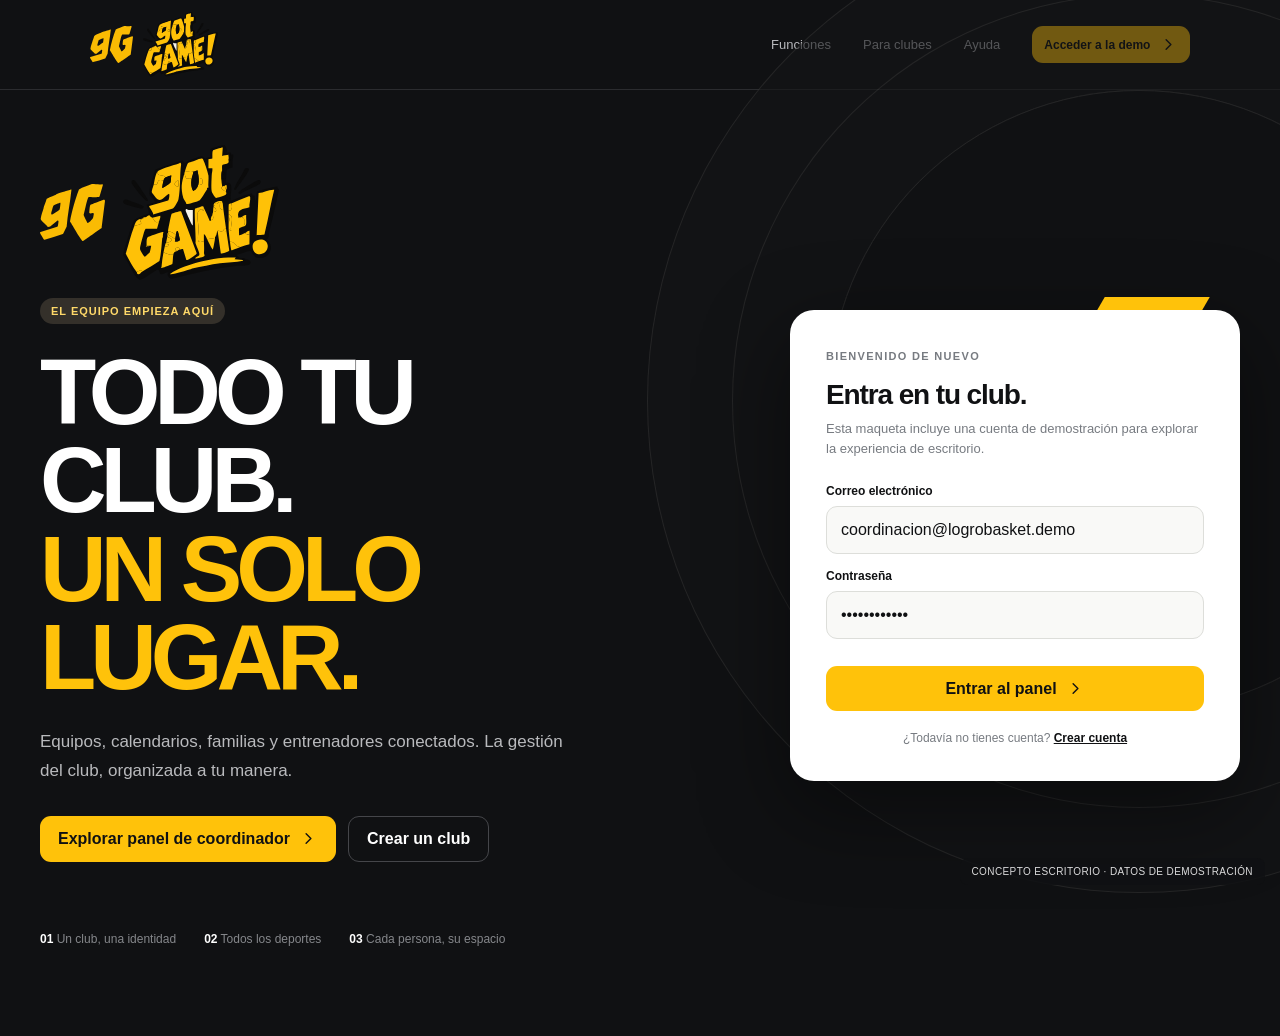
==== escritorio/index.html @ b288ee60 "Add desktop got GAME prototype using original retro SVG identity" ====
<!doctype html>
<html lang="es"><head><meta charset="utf-8"><meta name="viewport" content="width=device-width,initial-scale=1"><title>got GAME! — Prototipo escritorio</title>
<style>
:root{--yellow:#ffc20a;--ink:#101113;--paper:#f4f3ef;--muted:#777b81;--line:#e6e5df;--blue:#175bc6;--shadow:0 14px 45px rgba(18,19,22,.07)}*{box-sizing:border-box}body{margin:0;background:var(--paper);color:var(--ink);font-family:Inter,-apple-system,BlinkMacSystemFont,'Segoe UI',sans-serif}button,input,select{font:inherit}button{cursor:pointer}button:focus-visible,a:focus-visible{outline:3px solid var(--blue);outline-offset:3px}svg{width:19px;height:19px;stroke:currentColor;fill:none;stroke-width:1.8;stroke-linecap:round;stroke-linejoin:round}.hide{display:none!important}.brand{font-family:Impact,'Arial Black',sans-serif;font-size:35px;letter-spacing:-1.6px;font-style:italic;font-weight:1000;transform:skew(-7deg);display:inline-block;line-height:1}.brand em{color:var(--yellow);font-style:inherit}.brand.small{font-size:29px}.pill{font-size:11px;letter-spacing:.09em;text-transform:uppercase;font-weight:850;border-radius:999px;padding:7px 11px;background:#fff2bb;color:#5b4700}.btn{border:0;border-radius:11px;background:var(--yellow);color:var(--ink);padding:13px 18px;font-weight:800;display:inline-flex;align-items:center;justify-content:center;gap:9px;transition:.2s}.btn:hover{filter:brightness(.96);transform:translateY(-1px)}.btn.outline{background:transparent;border:1px solid #d9d9d5}.btn.dark{background:var(--ink);color:#fff}.btn.sm{padding:9px 12px;font-size:12px}.muted{color:var(--muted)}.caps{font-size:11px;letter-spacing:.12em;text-transform:uppercase;font-weight:900}.top-landing{height:90px;display:flex;align-items:center;justify-content:space-between;padding:0 7%;background:#101113;color:white;border-bottom:1px solid #2b2c2f}.top-landing .links{display:flex;align-items:center;gap:32px;font-size:13px;color:#b7b8bc}.top-landing .links span{cursor:pointer}.landing{min-height:100vh;background:#101113;color:white;position:relative;overflow:hidden}.landing:before{content:'';position:absolute;right:-170px;top:90px;width:620px;height:620px;border:1px solid #333;border-radius:50%;box-shadow:0 0 0 95px #141517,0 0 0 96px #333,0 0 0 180px #141517,0 0 0 181px #333;opacity:.6;pointer-events:none}.landing-main{position:relative;max-width:1380px;margin:auto;display:grid;grid-template-columns:1.15fr .85fr;align-items:center;gap:55px;min-height:calc(100vh - 90px);padding:55px 40px 90px}.hero h1{font-size:clamp(64px,7.2vw,112px);line-height:.96;letter-spacing:-.065em;margin:25px 0}.hero h1 span{color:var(--yellow)}.hero p{color:#b9babd;line-height:1.7;font-size:17px;max-width:540px}.hero-actions{display:flex;gap:12px;margin-top:30px}.hero-foot{display:flex;gap:28px;color:#85878b;font-size:12px;margin-top:70px}.hero-foot b{color:#fff}.login-card{background:#fff;color:var(--ink);border-radius:24px;padding:36px;box-shadow:0 28px 90px #0007;max-width:450px;width:100%;justify-self:end;position:relative}.login-card:before{content:'';position:absolute;top:-13px;right:34px;background:var(--yellow);height:13px;width:105px;transform:skewX(-30deg)}.login-card h2{font-size:28px;letter-spacing:-.04em;margin:15px 0 8px}.login-card p{font-size:13px;line-height:1.6;color:var(--muted);margin:0 0 24px}.field{margin:15px 0}.field label{display:block;font-size:12px;font-weight:800;margin-bottom:8px}.field input{width:100%;border:1px solid #dddeda;background:#f9f9f7;border-radius:11px;padding:14px;color:var(--ink)}.login-card .btn{width:100%;margin-top:12px}.login-extra{text-align:center;font-size:12px;color:var(--muted);margin-top:20px}.login-extra a{color:var(--ink);font-weight:800}.preview-stamp{position:fixed;right:15px;bottom:15px;z-index:30;background:#101113;color:#fff;padding:8px 12px;border-radius:8px;font-size:10px;letter-spacing:.04em;opacity:.85;pointer-events:none}
/* desktop shell */
#app{min-height:100vh}.sidebar{width:248px;background:#111214;color:white;position:fixed;inset:0 auto 0 0;display:flex;flex-direction:column;padding:30px 17px;z-index:5}.sidebar .brand{margin:0 0 39px 14px}.clubbox{border:1px solid #36383c;border-radius:13px;padding:12px;display:flex;align-items:center;gap:12px;background:#1c1e20;margin-bottom:35px}.crest{height:45px;width:45px;border-radius:11px;flex:none;background:var(--blue);border:2px solid #fff;color:#fff;display:grid;place-items:center;font-family:Impact,sans-serif;font-size:17px;letter-spacing:-1px;transform:skew(-3deg)}.clubbox strong{display:block;font-size:13px}.clubbox small{display:block;font-size:11px;color:#9a9ca2;margin-top:4px}.side-label{font-size:10px;letter-spacing:.17em;color:#777b81;font-weight:900;margin:0 0 12px 14px}.nav-item{display:flex;align-items:center;gap:14px;border:0;color:#a9abb0;background:transparent;text-align:left;padding:13px 15px;width:100%;font-size:13px;font-weight:700;border-radius:11px;margin:2px 0;position:relative}.nav-item:hover{background:#222427;color:white}.nav-item.active{background:var(--yellow);color:#101113}.nav-item .counter{margin-left:auto;background:#303236;color:#fff;border-radius:99px;padding:3px 7px;font-size:10px}.nav-item.active .counter{background:#111;color:#fff}.sidebar-bottom{margin-top:auto;border-top:1px solid #303236;padding-top:15px}.profile{display:flex;align-items:center;gap:11px;padding:12px 9px}.avatar{height:36px;width:36px;border-radius:50%;display:grid;place-items:center;background:#dce5f7;color:#2350a0;font-size:12px;font-weight:900}.profile b{font-size:12px;display:block}.profile small{color:#8d8f95;font-size:11px}.main{margin-left:248px;min-height:100vh}.topbar{height:82px;border-bottom:1px solid var(--line);display:flex;align-items:center;justify-content:space-between;padding:0 44px;background:#fff}.crumb{font-size:12px;color:#85878b}.crumb strong{color:#111}.top-actions{display:flex;align-items:center;gap:13px}.circle-btn{width:39px;height:39px;display:grid;place-items:center;border:1px solid var(--line);background:white;border-radius:11px;position:relative}.dot{position:absolute;top:8px;right:8px;background:#e7493b;width:6px;height:6px;border-radius:50%}.content{max-width:1600px;margin:auto;padding:37px 44px 65px}.head-row{display:flex;justify-content:space-between;align-items:flex-start;gap:20px;margin-bottom:30px}.head-row h1{font-size:34px;letter-spacing:-.055em;margin:8px 0}.head-row p{font-size:13px;color:#777b81;margin:0}.head-actions{display:flex;align-items:center;gap:10px}.card{background:white;border:1px solid var(--line);border-radius:17px;box-shadow:var(--shadow)}.metrics{display:grid;grid-template-columns:repeat(4,minmax(0,1fr));gap:16px;margin-bottom:22px}.metric{padding:22px 22px 19px;min-height:145px}.metric-top{display:flex;align-items:center;justify-content:space-between;color:#797c82}.metric-icon{width:35px;height:35px;display:grid;place-items:center;border-radius:10px;background:#f4f4f1;color:#252525}.metric strong{display:block;font-size:34px;letter-spacing:-.05em;margin:14px 0 5px}.metric p{margin:0;font-size:12px;color:#777b81}.metric .trend{color:#1b8d58;font-weight:800;font-size:11px}.dashboard-grid{display:grid;grid-template-columns:minmax(0,1.72fr) minmax(300px,.9fr);gap:20px}.panel{padding:23px}.panel-title{display:flex;align-items:center;justify-content:space-between;gap:10px;margin-bottom:20px}.panel-title h2{font-size:17px;letter-spacing:-.035em;margin:0}.panel-title .sub{font-size:12px;color:#8b8c90;margin-top:5px}.linkbtn{border:0;background:none;font-size:12px;font-weight:800;display:flex;gap:5px;align-items:center;color:#3a3e45}.linkbtn svg{width:15px}.week-controls{display:flex;gap:8px;align-items:center}.week-controls button{border:1px solid var(--line);background:white;border-radius:8px;padding:7px;display:grid;place-items:center}.week-controls svg{width:14px;height:14px}.week-controls span{font-size:11px;font-weight:800;min-width:112px;text-align:center}.week{display:grid;grid-template-columns:repeat(7,minmax(0,1fr));gap:8px}.day{min-height:245px;background:#fafaf8;border:1px solid #f0efec;border-radius:11px;padding:10px 7px}.day.today{background:#fff8db;border-color:#ffdf67}.day-head{text-align:center;margin-bottom:12px}.day-head small{font-size:10px;color:#8d8f95;text-transform:uppercase;font-weight:800}.day-head b{display:block;font-size:18px;margin-top:3px}.event{border-radius:7px;padding:8px 6px;margin-bottom:7px;border-left:3px solid var(--blue);background:#eaf0ff;font-size:10px;line-height:1.3;cursor:pointer}.event b{display:block;font-size:10px;margin-bottom:3px}.event small{color:#666f80;font-size:9px}.event.yellow{background:#fff1c9;border-color:#f0a700}.event.pink{background:#fce8ec;border-color:#d74c7a}.event:hover{filter:brightness(.96)}.schedule-legend{display:flex;flex-wrap:wrap;gap:17px;margin-top:18px;font-size:11px;color:#777}.legend-dot{display:inline-block;width:9px;height:9px;border-radius:50%;background:var(--blue);margin-right:6px}.legend-dot.yellow{background:#eeb20a}.legend-dot.pink{background:#d74c7a}.activity{display:flex;gap:13px;padding:14px 0;border-bottom:1px solid #efefed}.activity:last-child{border:0}.activity-icon{height:36px;width:36px;flex:none;display:grid;place-items:center;border-radius:10px;background:#f4f5f7}.activity-icon svg{width:17px}.activity strong{display:block;font-size:12px}.activity p{font-size:11px;line-height:1.5;color:#777;margin:5px 0}.activity time{font-size:10px;color:#a3a5a8}.lower-grid{display:grid;grid-template-columns:1fr 1fr;gap:20px;margin-top:20px}.team-row{display:flex;align-items:center;gap:12px;padding:12px 0;border-bottom:1px solid #eee}.team-row:last-child{border:0}.team-logo{width:39px;height:39px;border-radius:10px;display:grid;place-items:center;background:#e8f0ff;color:#1858b9;font-weight:900;font-size:12px}.team-row strong{font-size:12px;display:block}.team-row small{font-size:11px;color:#8b8d91;display:block;margin-top:4px}.team-row .linkbtn{margin-left:auto}.notice{background:#101113;color:#fff;padding:20px;border-radius:13px;display:flex;align-items:center;justify-content:space-between;gap:10px}.notice strong{display:block;font-size:14px}.notice p{color:#aaaeb3;font-size:11px;margin:6px 0 0}.notice .btn{white-space:nowrap}.tag{font-size:10px;font-weight:800;padding:5px 8px;border-radius:6px;background:#f3f4f5;color:#53565c}.table-wrap{overflow:auto}.data-table{width:100%;border-collapse:collapse;min-width:680px}.data-table th{text-align:left;color:#8d8f94;text-transform:uppercase;font-size:10px;letter-spacing:.09em;border-bottom:1px solid #e8e8e6;padding:14px}.data-table td{font-size:12px;padding:15px 14px;border-bottom:1px solid #f1f1ef}.data-table tr:last-child td{border-bottom:0}.data-table tbody tr:hover{background:#fcfcfa}.team-pill{padding:5px 9px;background:#eaf0ff;color:#175bc6;font-size:10px;font-weight:800;border-radius:6px}.status{font-size:11px;font-weight:800;color:#198657}.status.wait{color:#c98c17}.tabs{display:flex;gap:8px;flex-wrap:wrap;margin-bottom:20px}.tab{border:1px solid #e4e4df;background:#fff;border-radius:9px;padding:10px 13px;font-size:12px;font-weight:750}.tab.active{background:#101113;color:white;border-color:#101113}.filters{display:flex;gap:10px;align-items:center;flex-wrap:wrap}.filters input,.filters select{background:white;border:1px solid #e2e2dd;border-radius:9px;padding:10px 12px;font-size:12px;min-width:190px}.section{display:none}.section.active{display:block}.roster-head{display:flex;align-items:center;gap:18px;margin-bottom:22px}.big-team{width:68px;height:68px;border-radius:16px;background:#eaf0ff;color:#1c58b5;display:grid;place-items:center;font-size:23px;font-weight:1000}.roster-head h2{margin:0 0 6px;font-size:22px}.roster-head p{margin:0;color:#888;font-size:12px}.player-photo{width:34px;height:34px;border-radius:50%;display:inline-grid;place-items:center;background:#e6eaf2;color:#45556d;font-size:11px;font-weight:800;margin-right:9px}.message-list{display:grid;grid-template-columns:320px 1fr;min-height:530px;overflow:hidden}.thread{padding:16px;border-bottom:1px solid #eee;cursor:pointer}.thread.active{background:#fff6d8;border-left:3px solid var(--yellow)}.thread b{font-size:12px}.thread p{font-size:11px;color:#85878b;margin:6px 0}.thread small{font-size:10px;color:#a4a6a9}.message-pane{border-left:1px solid #eee;padding:25px;display:flex;flex-direction:column}.bubble{background:#f5f5f2;padding:15px 17px;border-radius:12px;max-width:80%;font-size:13px;line-height:1.6}.bubble.mine{align-self:flex-end;background:#fff0bb}.compose{margin-top:auto;display:flex;gap:9px}.compose input{flex:1;border:1px solid #ddd;border-radius:9px;padding:12px}.settings-cards{display:grid;grid-template-columns:repeat(3,1fr);gap:16px}.settings-card{padding:24px;cursor:pointer}.settings-card:hover{border-color:#aaa}.settings-card svg{color:#555}.settings-card h3{font-size:15px;margin:18px 0 7px}.settings-card p{font-size:12px;line-height:1.6;color:#888;margin:0}.toast{position:fixed;right:26px;bottom:25px;z-index:50;background:#111;color:#fff;border-radius:11px;padding:14px 20px;font-size:12px;box-shadow:0 10px 30px #0003;transform:translateY(90px);opacity:0;transition:.3s;pointer-events:none}.toast.show{opacity:1;transform:translateY(0)}.modal-back{position:fixed;inset:0;background:#0009;z-index:20;display:none;align-items:center;justify-content:center;padding:20px}.modal-back.open{display:flex}.modal{background:#fff;padding:30px;border-radius:18px;width:min(470px,100%)}.modal h2{margin-top:0}.modal p{color:#777;font-size:13px;line-height:1.6}.modal input,.modal select{width:100%;border:1px solid #ddd;border-radius:9px;padding:11px;margin:8px 0}.modal-actions{display:flex;gap:10px;justify-content:flex-end;margin-top:20px}@media(max-width:1250px){.dashboard-grid{grid-template-columns:1fr}.lower-grid{grid-template-columns:1fr}.metrics{grid-template-columns:repeat(2,1fr)}}@media(max-width:950px){.sidebar{width:75px;padding:25px 10px}.sidebar .brand{font-size:17px;margin:0 0 30px 5px}.sidebar .brand em{display:block}.clubbox{padding:6px;justify-content:center}.clubbox>div:last-child,.side-label,.nav-item span,.nav-item .counter,.profile>div:last-child{display:none}.nav-item{justify-content:center;padding:13px}.main{margin-left:75px}.topbar{padding:0 20px}.content{padding:25px 20px}.landing-main{grid-template-columns:1fr;gap:40px}.login-card{justify-self:start}.hero-foot{margin-top:30px}.landing-main{padding:60px 30px}.hero h1{font-size:70px}}@media(max-width:650px){.sidebar{display:none}.main{margin-left:0}.metrics{grid-template-columns:1fr 1fr}.metric{padding:14px;min-height:125px}.metric strong{font-size:26px}.head-row{display:block}.head-actions{margin-top:18px}.week{overflow:auto;grid-template-columns:repeat(7,100px)}.message-list{grid-template-columns:1fr}.message-pane{display:none}.settings-cards{grid-template-columns:1fr}.top-landing .links{gap:10px}.top-landing .links span{display:none}.hero h1{font-size:55px}.hero-actions{flex-wrap:wrap}.login-card{padding:25px}.landing-main{padding:35px 20px}.preview-stamp{font-size:9px}}
.brand-visual{display:flex;align-items:center;min-height:58px}.brand-assets{display:flex;align-items:center;gap:10px}.brand-gg{width:43px;height:43px;object-fit:contain}.brand-wordmark{width:112px;height:65px;object-fit:contain;object-position:left center}.top-landing .brand-visual{height:65px}.sidebar .brand-visual{margin:0 0 29px 10px}.sidebar .brand-gg{width:37px;height:37px}.sidebar .brand-wordmark{width:108px;height:61px}.hero-original-logo{margin:0 0 18px}.hero-original-logo .brand-gg{width:65px;height:65px}.hero-original-logo .brand-wordmark{width:166px;height:135px}.hero-original-logo .brand-assets{gap:18px}@media(max-width:700px){.hero-original-logo .brand-gg{width:45px;height:45px}.hero-original-logo .brand-wordmark{width:120px;height:100px}} </style></head><body>
<svg style="display:none" xmlns="http://www.w3.org/2000/svg"><symbol id="i-home" viewBox="0 0 24 24"><path d="m3 10 9-7 9 7v10H3z"/><path d="M9 20v-7h6v7"/></symbol><symbol id="i-users" viewBox="0 0 24 24"><circle cx="9" cy="8" r="3"/><path d="M3 20v-2a6 6 0 0 1 12 0v2M17 5a3 3 0 0 1 0 6m1 4a5 5 0 0 1 3 5"/></symbol><symbol id="i-cal" viewBox="0 0 24 24"><rect x="3" y="5" width="18" height="16" rx="2"/><path d="M7 3v4M17 3v4M3 10h18"/></symbol><symbol id="i-msg" viewBox="0 0 24 24"><path d="M4 4h16v13H8l-4 4z"/><path d="M8 9h8M8 13h5"/></symbol><symbol id="i-building" viewBox="0 0 24 24"><path d="M4 21V4l8-2 8 2v17zM2 21h20M9 7h1m4 0h1M9 11h1m4 0h1M9 15h1m4 0h1"/></symbol><symbol id="i-settings" viewBox="0 0 24 24"><circle cx="12" cy="12" r="3"/><path d="M10 2h4l1 3 3 1 3-1 2 4-2 2v3l2 2-2 4-3-1-3 1-1 3h-4l-1-3-3-1-3 1-2-4 2-2v-3L1 9l2-4 3 1 3-1z"/></symbol><symbol id="i-bell" viewBox="0 0 24 24"><path d="M18 8a6 6 0 0 0-12 0c0 7-3 8-3 9h18c0-1-3-2-3-9M10 21h4"/></symbol><symbol id="i-chevron" viewBox="0 0 24 24"><path d="m9 18 6-6-6-6"/></symbol><symbol id="i-plus" viewBox="0 0 24 24"><path d="M12 5v14M5 12h14"/></symbol><symbol id="i-clock" viewBox="0 0 24 24"><circle cx="12" cy="12" r="9"/><path d="M12 7v5l4 2"/></symbol><symbol id="i-check" viewBox="0 0 24 24"><path d="m4 12 5 5L20 6"/></symbol><symbol id="i-filter" viewBox="0 0 24 24"><path d="M3 5h18l-7 8v6l-4 2v-8z"/></symbol><symbol id="i-logout" viewBox="0 0 24 24"><path d="M10 3H4v18h6M14 7l5 5-5 5M8 12h11"/></symbol><symbol id="i-info" viewBox="0 0 24 24"><circle cx="12" cy="12" r="9"/><path d="M12 11v6M12 7h.01"/></symbol><symbol id="i-search" viewBox="0 0 24 24"><circle cx="10" cy="10" r="7"/><path d="m15 15 6 6"/></symbol></svg>
<div class="preview-stamp">CONCEPTO ESCRITORIO · DATOS DE DEMOSTRACIÓN</div>
<div id="landing" class="landing"><header class="top-landing"><div class="brand-visual"><span class="brand-assets"><img class="brand-gg" alt="" src="data:image/svg+xml;charset=utf-8,%3Csvg%20viewBox%3D%220%200%20225.239%20196.356%22%20xmlns%3D%22http%3A%2F%2Fwww.w3.org%2F2000%2Fsvg%22%20aria-hidden%3D%22true%22%3E%3Cg%20fill%3D%22%23FABB03%22%3E%3Cpath%20d%3D%22M225.21%2C58.32s-11.203%2C91.263-11.203%2C91.263c-.133%2C1.081-.718%2C2.056-1.609%2C2.682-1.416.636-61.371%2C43.777-62.959%2C43.819-4.018%2C5.222-43.488-66.725-45.55-67.27%2C5.821-33.756%2C18.964-78.966%2C31.146-110.293%2C13.154-7.878%2C30.728-11.616%2C44.713-18.389%2C4.98-.86%2C27.489%2C2.853%2C35.227.444%2C1.81-.563%2C3.512%2C1.127%2C2.981%2C2.947l-11.36%2C38.956c-.437%2C6.051-34.9.832-37.157%2C2.444-4.943-2.981-16.399%2C59.751-17.975%2C61.197-1.887.27%2C12.897%2C26.854%2C13.044%2C27.852%2C2.098%2C4.452%2C16.837-13.017%2C18.271-14.719%2C1.861-3.871%2C2.478-9.962%2C3.512-15.36.308-11.04-15.475%2C3.887-15.64-6.737%2C1.062-2.633.845-25.61%2C5.021-26.029%2C0%2C0%2C44.348-16.874%2C44.348-16.874%2C2.71-1.031%2C5.544%2C1.19%2C5.19%2C4.067Z%22%2F%3E%3Cpath%20d%3D%22M106.663%2C18.695c2.886-.578%2C2.167%2C1.571%2C1.982%2C3.446-4.043%2C40.87-13.064%2C82.972-16.204%2C124.273-.026.344-.118.678-.27.987l-11.493%2C23.245c-.33.668-.919%2C1.169-1.631%2C1.388-21.039%2C6.486-41.929%2C14.005-63.155%2C19.644-1.267.337-2.579-.289-3.155-1.467-3.447-7.052-10.017-15.115-12.534-21.558-.004-.01-.008-.02-.012-.031-.581-1.483.218-3.145%2C1.741-3.607l57.65-17.474c.86-.261%2C1.53-.927%2C1.807-1.782%2C1.05-3.242%2C2.127-10.934%2C2.744-16.67.26-2.416-2.523-3.942-4.415-2.418l-24.471%2C19.727c-.14.113-.283.214-.442.297-1.979%2C1.026-5.616%2C1.542-7.946.96-.67-.167-1.235-.613-1.584-1.208-4.088-6.959-21.578-19.169-22.612-24.754-.161-.87-.147-3.103%2C0-4%2C1.604-9.817%2C6.976-24.938%2C10-35%2C.166-.552-.167-1.452%2C0-2%2C2.821-9.249%2C7.32-18.235%2C9.691-27.707.196-.783.71-1.445%2C1.439-1.793%2C3.27-1.558%2C6.956-4.196%2C9.87-5.501%2C6.148-2.752%2C12.757-5.44%2C19-8%2C.767-.315%2C1.424-.769%2C2-1%2C.785-.315%2C1.45-.784%2C2-1%2C5.209-2.043%2C10.737-4.1%2C16-6%2C3.648-1.316%2C8.719-2.525%2C13-4%2C3.861-1.331%2C19.049-5.277%2C21-7ZM70.658%2C64.698c-.933-.987-23.361%2C8.377-24.459%2C10.033-.745%2C1.124-7.142%2C23.618-7.344%2C25.752-.097%2C1.021-.03%2C1.873.139%2C2.705.354%2C1.746%2C2.259%2C2.717%2C3.856%2C1.927.38-.188.76-.393%2C1.155-.582%2C2.264-1.084%2C23.428-15.565%2C24.148-16.849.915-1.632%2C3.301-22.145%2C2.505-22.987Z%22%2F%3E%3C%2Fg%3E%3C%2Fsvg%3E"><img class="brand-wordmark" alt="got GAME!" src="data:image/svg+xml;charset=utf-8,%3Csvg%20xmlns%3D%22http%3A%2F%2Fwww.w3.org%2F2000%2Fsvg%22%20viewBox%3D%220%200%20239.048%20207.724%22%3E%3Cdefs%3E%3Cstyle%3E.cls-1%7Bfill%3A%23FFC107%3B%7D.cls-2%7Bfill%3A%23F7F4EA%3B%7D.cls-3%7Bfill%3A%23FFC107%3B%7D.cls-4%7Bfill%3A%230B0B0B%3B%7D.cls-5%7Bfill%3A%230B0B0B%3B%7D.cls-6%7Bfill%3A%230B0B0B%3B%7D%3C%2Fstyle%3E%3C%2Fdefs%3E%3Cpath%20class%3D%22cls-4%22%20d%3D%22M77.981%2C27.939c2.096-.599%2C12.078-4.26%2C13.396-4.086.628.083%2C1.816%2C4.03%2C4.127%2C3.839.331-.027%2C3.701-2.954%2C5.477-3.753-.178.847.259%2C2.413%2C0%2C3-.243.55-1.728%2C1.092-2.279%2C2.29-1.523%2C3.311-2.546%2C7.261-3.721%2C10.71-.518%2C1.52-.625%2C2.763-1%2C4-4.484%2C14.804-5.557%2C21.514-1.774%2C37.274.838%2C3.492%2C4.149%2C6.026%2C4.897%2C9.606%2C1.144.734%2C17.92-4.174%2C19.827-5.428%2C2.254-1.481%2C9.79-14.1%2C12.049-17.451l2.996-.007c.426-1.164-.981-1.883-.996-1.993-.782-5.788.578-13.018%2C0-19h5c-.21%2C6.167-.961%2C19.027.045%2C24.455.349%2C1.883%2C5.314%2C10.18%2C7.003%2C10.137%2C1.166-.029%2C12.313-3.835%2C13.952-4.592.499-.23.695-.593%2C1-1%2C1.039-1.386.121-2.52%2C0-4%2C2.53-.88%2C2.693%2C3.528%2C2.737%2C4.76.144%2C4.076-3.162%2C7.774%2C4.263%2C7.24%2C0%2C.667%2C0%2C1.333%2C0%2C2v4c-.856.42-2.261-.238-2.849%2C1.635-.416%2C3.111-.047%2C6.254-.151%2C9.365-.066%2C1.994.029%2C4.003%2C0%2C6-.019%2C1.333.005%2C2.667%2C0%2C4-.011%2C2.654-.092%2C5.35%2C0%2C8%2C.126%2C3.643-.217%2C7.367%2C0%2C11%2C.332%2C5.561%2C1.377%2C13.186%2C2%2C19%2C.461%2C4.304%2C1.143%2C8.757%2C2.011%2C13.003.927.657%2C12.044-4.322%2C13.989-5.003%2C4.51-1.58%2C9.25-2.951%2C13.898-4.099.097-4.939.256-9.961.102-14.901-.062-1.991.052-4.006-.005-5.995-2.498-.345-4.262%2C2.13-5.995%2C2.995-1.187.593-9.567%2C4.476-9.994%2C3.996.456-2.437-.95-9.899.612-11.101%2C1.879-1.446%2C7.634-2.151%2C9.382-3.895%2C2.346-2.34.352-12.187.994-15.996-2.727-.411-5.225%2C2.317-6.994%2C2.996-.957.367-4.618%2C1.381-4.995.996-2.918-13.469%2C7.031-13.088%2C16.899-16.089-.59-5.107%2C1.864-10.535%2C1.18-15.484-.314-2.272-1.913-1.194-2.084-1.423-.249-.333.172-2.235%2C0-3%2C3.761-.758%2C4.435-2.973%2C6%2C2%2C.677%2C2.152-1.647%2C3.571%2C3%2C3%2C.285%2C1.206%2C1.006%2C2.918%2C1%2C4-.005.945-3.133%2C5.419.49%2C5.005%2C1.018-.193.408-3.734.51-5.005.274-3.423.362-7.683%2C1-11%2C.999-.015%2C2.001.022%2C3%2C0l-3.003%2C65.005c1.683-.229%2C11.524-.637%2C11.956-1.054.182-.176.732-3.687%2C1.047-4.951%2C3.321-.991%2C2.679%2C2.991%2C6%2C2-.875%2C3.564.73%2C8.839-3.997%2C10.496%2C15.423%2C10.947%2C3.073%2C33.75-15.003%2C27.504l.996-3.994-4.996.994c-1.858-1.822-4.634-6.321-4.987-6.545-2.969-1.886-17.599%2C5.494-22.015%2C5.556l4.712%2C4.974c1.718.314%2C3.61-.212%2C5.29.016v3l-13-1.01%2C1.999-2.98c-11.382-.19-22.946.531-34.209%2C2.28-7.385%2C1.147-15.945%2C3.312-22.005%2C4.952-15.164%2C4.102-31.967%2C9.321-44.78%2C18.263-.145.787.874.56%2C1.501.514%2C6.785-.492%2C23.842-5.939%2C31.494-8.019.437-.119.805-.585%2C1-1%2C14.121-2.751%2C28.396-5.794%2C42.643-7.857%2C11.676-1.691%2C23.897-1.655%2C35.357-4.143%2C1.606-.349%2C3.379.322%2C4-2%2C2.68.856%2C6.251-.483%2C7.481%2C4.05%2C1.973%2C7.266-13.909%2C5.365-18.975%2C5.957-34.304%2C4.003-67.787%2C11.017-101.059%2C20.041-4.511.128-10.302-6.094-5.447-10.037-3.977-.671-9.038%2C4.105-12.378%2C2.899-2.184-.789-1.473-7.343-4.934-6.772-2.03.335-15.353%2C10.086-19.017%2C12.03-2.258%2C1.198-4.134%2C2.232-6.671%2C2.834.613-2.972-2.555-3.133-2%2C0-1.844-.726-3.701-2.122-4.959-3.767-7.079-9.26-11.761-23.166-19.293-32.544-.654-.932-.617-1.841-.544-2.916.318-4.706%2C4.5-16.661%2C6.083-21.985%2C1.764-5.93%2C7.495-25.745%2C10.275-29.725%2C2.73-3.908%2C18.431-8.869%2C23.403-11.117l-3.929-12.898%2C12.963-4.06c-1.097-.996-1.503-3.328-1.998-3.988l4-2c7.503%2C7.438%2C12.119-3.723%2C19.505-6.995%2C1.219%2C1.857-.117%2C9.476-1.491%2C10.509l-29.011%2C8.497c-.944%2C1.271%2C7.056%2C10.057%2C6.009%2C12.986l30.279-9.207c2.535-1.351%2C8.032-11.298%2C8.649-14.351%2C3.338-16.504%2C1.724-37.009%2C4.065-53.948-1.065-4.077-1.976-1.403-4.466-.456-2.141.815-4.375%2C1.286-6.539%2C1.964v-3ZM138.981%2C92.939c-.21.184.179%2C1.477%2C0%2C2-1.207%2C3.524-.442%2C5.467-1%2C8-.288%2C1.309-.696%2C2.643-1%2C4-.503%2C2.249-3.266%2C5.418-2%2C9-.315.139-.731%2C1.457-1.988%2C1.001-2.771-6.739-5.682-13.523-9.012-20.001-.532-1.036.118-3.01-2.296-2.852-.585.038-10.63%2C3.404-11.11%2C3.739-2.181%2C1.521%2C1.73%2C46.286.469%2C52.551.869%2C4.33%2C6.346%2C14.237%2C5.982%2C18.062-.348%2C3.656-6.388%2C2.871-6.038%2C6.495%2C2.551-.526%2C13.38-2.627%2C13.923-4.619.342-1.256-.902-2.859-.825-3.982.49-7.178.153-11.343-.103-18.393-.132-3.648.087-7.349.01-11%2C2.609%2C1.648%2C3.609%2C5.354%2C4.99%2C8%2C2.79%2C5.344%2C5.143%2C10.984%2C8.5%2C16.01.819-.03%2C3.043-14.145%2C3.5-16.01.208-.846-.195-2.124%2C0-3%2C.025-.112.862-.47%2C1-1%2C.081-.313-.086-.691%2C0-1%2C.059-.211.847-.557%2C1-1%2C.671-1.937.958-6.607%2C2-7l5.005%2C34.998c.574.624%2C12.371-2.779%2C12.919-4.623-1.552-11.119-3.396-22.264-4.924-33.375-1.328-9.657-2.622-19.351-4-29-.469-3.282-.559-6.775-1-10-.198-1.452.344-1.727-1-3-2.393-2.266-13.716.752-13%2C6ZM106.981%2C99.939c-2.117-.126-4.375.303-6.473-.029-1.903-.301-4.224-3.801-4.57.532-.13%2C1.623%2C5.032%2C12.379%2C6.182%2C14.858%2C1.271%2C2.742%2C2.608%2C6.746%2C4.862%2C8.638v-24ZM68.981%2C132.939c-.016.636-.088%2C1.398%2C0%2C2-1.795.849-.702%2C3.568-1%2C5-.688%2C3.314-1.302%2C6.708-2%2C10-.075.352-.813%2C1.099-1%2C2-.279%2C1.343-.733%2C2.654-1%2C4-.596%2C3-1.448%2C6.046-2%2C9-1.32%2C7.072-2.494%2C14.81-3%2C22-.005.071-1.056-.25-1%2C1%2C.067%2C1.487%2C1.218%2C1.01%2C2.294.81%2C1.806-.336%2C14.764-5.027%2C15.251-5.765%2C1.058-4.23.603-9.934%2C1.455-14.045%2C1.122-5.411%2C2.248-4.196%2C6-6%2C.985-.474%2C3.549-1.837%2C4-2%2C.994-.359%2C4.333-1.394%2C4.946-.965l5.067%2C16.962c1.473%2C1.309%2C15.821-8.123%2C15.937-10.447l-24.008-64.492c-.757-.658-13.364%2C2.721-14.418%2C3.966-.889%2C1.051-5.458%2C24.39-5.524%2C26.976ZM34.981%2C110.939c-1.886-.04-3.917.285-5%2C2-.316.069-.676-.056-1%2C0-.457.078-.853.55-1%2C1-.284-.043-.717-.045-1%2C0-7.291%2C1.167-7.807%2C5.365-10%2C11-5.252%2C13.496-8.906%2C28.503-12.983%2C42.443%2C5.333%2C9.441%2C10.389%2C19.969%2C16.983%2C28.557.54.703-.168%2C3.073%2C2.468%2C3.035%2C2.371-.034%2C4.227-3.26%2C5.532-4.035%2C8.901-5.291%2C18.236-10.144%2C26.701-16.296%2C2.674-11.369%2C3.117-23.198%2C4.299-34.704.011-.111.84-.226%2C1-2%2C.224-2.481-.075-4.214.543-6.98.269-1.207%2C1.172-1.236-1.058-1.048-1.798.152-21.939%2C7.132-22.839%2C7.938-2.221%2C1.991-1.522%2C10.259-1.645%2C13.09-.006.138-1.299.632-1.021%2C1.47l.529.526c.494-.266.438-.983.492-.996.315-.076.689.082%2C1%2C0%2C.934-.245%2C2.511.446%2C3-1%2C.77.22%2C2.079-.181%2C3.001.004.35.385-1.698%2C9.477-2.034%2C10.212-.21.46-7.039%2C6.633-7.532%2C6.743-1.568.35-7.189-9.996-7.43-11.535-.5-3.185%2C3.156-15.745%2C4.28-19.64s1.909-8.607%2C4.215-11.785h17.5c1.042-3.644%2C2.008-7.343%2C3-11%2C.784-2.893%2C2.743-5.556%2C1.994-8.995l-11.994%2C2.995c-.451-.467-3.832-1.563-4.593-3.928-2.268-.059-3.864%2C2.125-5.407%2C2.928ZM201.289%2C149.253c-4%2C3.617-2.924%2C13.236%2C1.328%2C16.549%2C8.213%2C6.397%2C20.531-1.198%2C19.339-11.266-1.241-10.483-14.013-11.299-20.667-5.282ZM222.975%2C163.944c-1.091-1.091-3.08.899-1.989%2C1.989s3.08-.899%2C1.989-1.989ZM172.976%2C169.949c-1.404-.719-2.668.633-1.99.98%2C1.404.719%2C2.668-.633%2C1.99-.98Z%22%2F%3E%3Cpath%20class%3D%22cls-6%22%20d%3D%22M204.981%2C73.939c.129-.671-.045-1.416.462-2.004.995-1.263%2C28.773-8.7%2C30.967-8.068.874.252.39%2C1.773.946%2C2.656.28.444%2C1.486.5%2C1.623%2C1.137.5%2C2.329-1.848%2C11.21-2.487%2C14.29-3.682%2C17.725-8.198%2C35.417-12.511%2C52.989-3.321.991-2.679-2.991-6-2%2C5.265-21.123%2C8.723-42.855%2C14-63.99-8.572-.604-15.563%2C4.805-24%2C4.99-.999.022-2.001-.015-3%2C0Z%22%2F%3E%3Cpath%20class%3D%22cls-6%22%20d%3D%22M100.981%2C23.939c3.322-1.494%2C15.845-6.504%2C18.669-6.765%2C2.63-.243%2C5.56%2C3.362%2C6.838%2C3.422.77.036%2C2.115-1.13%2C3.229-1.429%2C1.22-.327%2C4.108-.084%2C4.263-.23.678-.637-.832-11.341.14-12.858.612-.956%2C20.779-6.9%2C21.726-5.983%2C2.046%2C4.502%2C4.359%2C5.649%2C3.145%2C11.842%2C3.942-1.163%2C6.734-2.199%2C6.99%2C3.001-.156.027-2.865.917-3%2C1l-.012-1.998c-.809-.257-.857.966-.988.998-3.075.743-6.953.373-9.99%2C2l.985-12.997c-.531-.558-14.263%2C3.65-14.765%2C4.234-2.077%2C2.419-.637%2C11.855-1.337%2C12.658-.544.624-5.893.806-5.893%2C1.105v14l6.005-.004c.519%2C3.778-.879%2C7.309-1.005%2C11.004h-5c-.343-3.553-7.095-24.607-9.182-25.826-2.934-1.714-16.539%2C6.063-20.818%2C5.826.259-.587-.178-2.153%2C0-3Z%22%2F%3E%3Cpath%20class%3D%22cls-6%22%20d%3D%22M77.981%2C27.939v3c-5.502%2C1.724-21.382%2C6.432-25%2C10-3.393%2C3.347-4.891%2C15.04-6%2C20-.662%2C2.959-3.575%2C9.59-2.853%2C12.279.144.536%2C6.152%2C8.025%2C6.853%2C8.721l-4%2C2c-.849-1.132-5.328-4.504-5.924-5.78-3.759-8.047%2C6.038-30.922%2C8.165-39.971%2C9.548-4.679%2C18.658-7.36%2C28.759-10.249Z%22%2F%3E%3Cpath%20class%3D%22cls-4%22%20d%3D%22M164.981%2C34.939c-1.582.668-3.966%2C2.513-6%2C3-1.367.327-3.469-.24-4.997.007.205%2C1.869%2C1.104%2C3.544%2C1.092%2C5.484-.025%2C3.99-4.021%2C8.708%2C2.905%2C7.509-.04%2C2.328.022%2C4.678-.005%2C7.005%2C8.304-1.66%2C8.286%2C5.376%2C8.005%2C11.995-5.54-.209-6.865-5.468-6.01-9.995-1.787-.423-.674%2C1.732-.99%2C1.995-.262.218-2.183-.138-3%2C0-.473.08-.882.521-1%2C1-.31.079-.712-.107-1%2C0l-1%2C1c-.311.078-.678-.058-1%2C0v-1c-.2-2.624-.945-4.832-1-8%2C1.957-4.518.845-10.86%2C1-16%2C.055-1.835-.435-6.943.141-7.862%2C1.124-1.794%2C9.598-.597%2C9.859-5.138.05.424%2C1.169%2C1.878%2C1.403%2C3.148.441%2C2.395-1.193%2C5.034%2C1.597%2C5.852Z%22%2F%3E%3Cpath%20class%3D%22cls-5%22%20d%3D%22M37.976%2C85.934c-1.615%2C1.61-5.999-3.434-7.02-4.47-2.688-2.728-17.626-20.801-17.972-23.097-.496-3.286.936-5.3%2C4.314-4.282%2C1.623.489%2C17.609%2C24.431%2C19.324%2C27.713.475.908%2C2.214%2C3.278%2C1.355%2C4.136Z%22%2F%3E%3Cpath%20class%3D%22cls-5%22%20d%3D%22M206.722%2C54.118c3.695-.619%2C5.509%2C1.362%2C3.778%2C4.834-1.661%2C3.331-26.176%2C12.444-30.476%2C16.554l-3.039-1.082c-.283-1.364%2C2.046-3.167%2C3.059-3.921%2C2.672-1.989%2C25.134-16.126%2C26.678-16.384Z%22%2F%3E%3Cpath%20class%3D%22cls-5%22%20d%3D%22M192.911%2C36.018c.54%2C1.998-.274%2C3.541-1.088%2C5.268-2.643%2C5.608-12.988%2C19.345-17.231%2C24.763-.784%2C1.001-1.328%2C3.191-3.096%2C2.884-2.274-.395-.756-2.315-.341-3.309%2C4.165-9.995%2C11.128-19.119%2C15.776-28.963%2C1.548-2.052%2C3.911-1.464%2C5.981-.643Z%22%2F%3E%3Cpath%20class%3D%22cls-5%22%20d%3D%22M30.942%2C93.989c.829%2C1.26-.184%2C3.764-2.239%2C3.783-1.737.016-22.981-5.762-25.281-6.774-5.801-2.553-3.566-7.573%2C1.787-6.886%2C2.27.291%2C24.976%2C8.726%2C25.733%2C9.877Z%22%2F%3E%3Cpath%20class%3D%22cls-6%22%20d%3D%22M192.981%2C75.939c.172.765-.249%2C2.667%2C0%2C3-9.07%2C3.554-18.122%2C6.959-27%2C11-.279.127-.734-.131-1%2C0v-4c9.454-2.809%2C18.26-8.036%2C28-10Z%22%2F%3E%3Cpath%20class%3D%22cls-6%22%20d%3D%22M158.981%2C61.939c.316-.263-.797-2.418.99-1.995-.854%2C4.527.47%2C9.786%2C6.01%2C9.995-.109%2C2.558-.849%2C5.108-1%2C8-2.974-1.09-3.228%2C4.915%2C0%2C4-.013.666%2C0%2C1.334%2C0%2C2-7.426.534-4.119-3.164-4.263-7.24-.044-1.232-.206-5.64-2.737-4.76-.027-.33.046-.676%2C0-1-.091-.637.119-1.398%2C0-2%2C1.897-1.417.764-4.811%2C1-7Z%22%2F%3E%3Cpath%20class%3D%22cls-6%22%20d%3D%22M161.981%2C19.939l4.006-.008c.139%2C2.527-1.024%2C4.635%2C1.994%2C4.008-.174%2C3.63.209%2C7.323-.075%2C10.953-.858.363-2.348-.197-2.925.047-2.79-.818-1.156-3.457-1.597-5.852-.234-1.271-1.353-2.724-1.403-3.148-.077-.651.068-1.346%2C0-2%2C2.972.613%2C3.133-2.555%2C0-2-.039-.66%2C0-1.337%2C0-2Z%22%2F%3E%3Cpath%20class%3D%22cls-6%22%20d%3D%22M158.981%2C37.939c-.08%2C4.445-.922%2C8.495-1%2C13-6.925%2C1.198-2.93-3.519-2.905-7.509.012-1.94-.887-3.615-1.092-5.484%2C1.527-.247%2C3.63.32%2C4.997-.007Z%22%2F%3E%3Cpath%20class%3D%22cls-4%22%20d%3D%22M165.981%2C14.939c.742-.129%2C2.806-.387%2C3.055.53.401%2C2.919-.92%2C5.663-1.055%2C8.47-3.018.627-1.856-1.482-1.994-4.008l-4.006.008v-2c.677-.334.879-1.926%2C1-2%2C.135-.083%2C2.844-.973%2C3-1Z%22%2F%3E%3Cpath%20class%3D%22cls-6%22%20d%3D%22M200.981%2C169.939l4.996-.994-.996%2C3.994c-3.181-1.099-2.214-1.249-4-3Z%22%2F%3E%3Cpath%20class%3D%22cls-6%22%20d%3D%22M187.981%2C175.939c-.621%2C2.322-2.394%2C1.651-4%2C2v-4c3.552.481%2C3.597%2C1.871%2C4%2C2ZM185.481%2C175.939v1c.649-.333.649-.667%2C0-1Z%22%2F%3E%3Cpath%20class%3D%22cls-5%22%20d%3D%22M203.981%2C84.939c-.102%2C1.271.508%2C4.812-.51%2C5.005-3.623.414-.495-4.06-.49-5.005h1Z%22%2F%3E%3Cpath%20class%3D%22cls-6%22%20d%3D%22M198.981%2C77.939c4.368-.608%2C2.473.774%2C3%2C3-4.647.571-2.323-.848-3-3Z%22%2F%3E%3Cpath%20class%3D%22cls-4%22%20d%3D%22M164.981%2C77.939c-.069%2C1.325.027%2C2.671%2C0%2C4-3.228.915-2.974-5.09%2C0-4Z%22%2F%3E%3Cpath%20class%3D%22cls-6%22%20d%3D%22M24.981%2C206.939c-.555-3.133%2C2.613-2.972%2C2%2C0-.195.046-.404.834-1.222.782-.375-.024-.524-.682-.778-.782Z%22%2F%3E%3Cpath%20class%3D%22cls-1%22%20d%3D%22M44.981%2C111.939c3.061%2C3.172%2C3.083%2C8.793%2C10%2C6-.992%2C3.657-1.958%2C7.356-3%2C11h-17.5c-2.306%2C3.178-3.088%2C7.88-4.215%2C11.785s-4.78%2C16.455-4.28%2C19.64c.241%2C1.539%2C5.863%2C11.885%2C7.43%2C11.535.493-.11%2C7.322-6.284%2C7.532-6.743.336-.736%2C2.385-9.827%2C2.034-10.212-.922-.186-2.231.216-3.001-.004-1.669-.477-3.368-2.745-3%2C1-.311.082-.685-.076-1%2C0v-1c.124-2.831-.575-11.099%2C1.645-13.09.9-.807%2C21.041-7.787%2C22.839-7.938%2C2.23-.188%2C1.328-.158%2C1.058%2C1.048-.618%2C2.766-.319%2C4.499-.543%2C6.98l-1%2C2c-1.183%2C11.506-1.626%2C23.334-4.299%2C34.704-8.465%2C6.152-17.799%2C11.005-26.701%2C16.296.818-4.183-6.034-1.265-8%2C1-6.594-8.589-11.65-19.116-16.983-28.557%2C4.077-13.94%2C7.731-28.947%2C12.983-42.443%2C2.56-1.196%2C8.975-1.558%2C10.562-3.972%2C1.186-1.804-3.361-4.492-.562-7.028.283-.045.716-.043%2C1%2C0%2C.168.026.208%2C1.26.988.998l.012-1.998c.324-.056.684.069%2C1%2C0%2C3.109-.679%2C2.644-.773%2C5-2%2C1.543-.804%2C3.139-2.987%2C5.407-2.928.76%2C2.366%2C4.142%2C3.462%2C4.593%2C3.928Z%22%2F%3E%3Cpath%20class%3D%22cls-3%22%20d%3D%22M77.981%2C30.939c2.164-.678%2C4.399-1.149%2C6.539-1.964%2C2.49-.948%2C3.402-3.622%2C4.466.456-2.342%2C16.939-.727%2C37.444-4.065%2C53.948-.618%2C3.053-6.115%2C13-8.649%2C14.351l-30.279%2C9.207c1.047-2.929-6.953-11.715-6.009-12.986l29.011-8.497c1.374-1.033%2C2.71-8.652%2C1.491-10.509-7.386%2C3.272-12.002%2C14.433-19.505%2C6.995-.701-.695-6.71-8.185-6.853-8.721-.722-2.689%2C2.192-9.32%2C2.853-12.279%2C6.827.955%2C4.756-1.548%2C6.543-4.957%2C1.527-2.914%2C5.898-2.518%2C8.457-1.043-.969%2C3.2-1.624%2C7.615-1.995%2C10.995.589.667%2C12.008-7.17%2C12.491-7.998%2C1.082-1.851.763-8.361%2C1.497-10.993-.319-.35-8.147%2C2.499-8.994%2C2.996-3.439-5.15-13.092-.518-12-9%2C3.618-3.568%2C19.498-8.276%2C25-10ZM84.976%2C54.936c-1.836-1.794-11.481%2C6.955-1.504%2C9.022%2C3.003.622.93-7.161%2C1.504-9.022Z%22%2F%3E%3Cpath%20class%3D%22cls-1%22%20d%3D%22M68.981%2C132.939c.066-2.585%2C4.635-25.924%2C5.524-26.976%2C1.053-1.246%2C13.66-4.624%2C14.418-3.966l24.008%2C64.492c-.115%2C2.325-14.463%2C11.757-15.937%2C10.447l-5.067-16.962c-.612-.429-3.952.606-4.946.965-1.369-6.999-12.301-.797-4%2C2-3.752%2C1.804-4.878.589-6%2C6-5.311.469-10.359-1.725-15-4%2C.552-2.954%2C1.404-6%2C2-9%2C7.899%2C1.386%2C8.753-3.571%2C1-4%2C.187-.901.925-1.648%2C1-2%2C3.356.278%2C6.619-1.275%2C9-3.515-.021-4.435-7.028-2.774-7-6.485.298-1.432-.795-4.151%2C1-5%2C.818%2C5.574%2C7.361%2C6.419%2C11%2C10-.149.929.123%2C2.044%2C0%2C3-.011.087-.968.192-.983.492l.983.508c2.412-.222%2C6.806-.591%2C7.037-3.486.063-.796-2.604-12.048-3.046-12.516-2.221-2.349-2.825%2C5.169-2.99%2C6.002-2.881-3.661-7.167-5.79-12-6Z%22%2F%3E%3Cpath%20class%3D%22cls-3%22%20d%3D%22M100.981%2C26.939c4.279.237%2C17.884-7.54%2C20.818-5.826%2C2.087%2C1.219%2C8.839%2C22.274%2C9.182%2C25.826.578%2C5.982-.782%2C13.212%2C0%2C19-2.844-.669-1.662%2C1.498-2%2C2-2.259%2C3.351-9.795%2C15.97-12.049%2C17.451-1.908%2C1.254-18.683%2C6.162-19.827%2C5.428-.748-3.579-4.059-6.114-4.897-9.606-3.783-15.759-2.711-22.47%2C1.774-37.274.996%2C1.548%2C2.074%2C6.901%2C2.943%2C7.597%2C1.385%2C1.11%2C5.955-1.999%2C8.057%2C1.403-.994%2C5.872-.382%2C12.595%2C2.522%2C18.002%2C11.971-5.431%2C8.827-21.349%2C6.465-32.003-1.858.641-3.984%2C1.983-5.987%2C2.001-1.223.011-2.965-1.002-4.507-1.023-3.12-.042-6.028%2C1.295-8.493.023%2C1.175-3.45%2C2.198-7.399%2C3.721-10.71.551-1.198%2C2.036-1.739%2C2.279-2.29ZM120.955%2C51.945c-.288-.233-2.148.124-2.97-.012v9.001c5.499%2C2.257%2C3.932-8.213%2C2.97-8.99Z%22%2F%3E%3Cpath%20class%3D%22cls-1%22%20d%3D%22M138.981%2C92.939c.405-.354%2C2.811%2C1.159%2C2.004-3.006%2C3.646%2C3.338%2C5.805-4.116%2C7.99-1.989.585.57-3.724%2C11.891%2C5.005%2C11.995%2C1.378%2C9.649%2C2.672%2C19.343%2C4%2C29-3.519-1.117-3.902%2C3.322-5.667%2C3.91-2.044.682-5.414-1.634-7.333-.91-1.042.393-1.329%2C5.063-2%2C7l-1%2C1c-.086.309.081.687%2C0%2C1l-1%2C1c-.195.876.208%2C2.154%2C0%2C3-3.851-2.371-7.96-.02-12%2C0-1.381-2.646-2.381-6.351-4.99-8%2C.077%2C3.651-.142%2C7.352-.01%2C11-2.283-.033-5.183%2C1.534-7.345%2C1.071-3.531-.756-.695-16.597-.754-19.464-.133-6.51-2.1-15.828-1.946-22.068.093-3.76%2C2.798-9.424%2C7.445-8.591.933.167.032%2C3.195%2C2.595%2C2.047l.004-3.994c3.33%2C6.478%2C6.241%2C13.262%2C9.012%2C20.001%2C1.257.456%2C1.673-.862%2C1.988-1.001%2C4.346-1.919%2C3.969-4.964%2C2-9%2C.304-1.357.712-2.691%2C1-4%2C7.343.649%2C5.439-5.054%2C1-8%2C.179-.523-.21-1.816%2C0-2Z%22%2F%3E%3Cpath%20class%3D%22cls-1%22%20d%3D%22M192.981%2C78.939c.171.228%2C1.77-.849%2C2.084%2C1.423.683%2C4.949-1.771%2C10.377-1.18%2C15.484-9.867%2C3.001-19.816%2C2.621-16.899%2C16.089.377.385%2C4.038-.629%2C4.995-.996%2C7.824%2C2.151.842%2C9.399%2C6%2C13-1.748%2C1.744-7.502%2C2.449-9.382%2C3.895-1.562%2C1.202-.157%2C8.664-.612%2C11.101.427.48%2C8.807-3.403%2C9.994-3.996-.776%2C2.981%2C3.656%2C2.431%2C6%2C3%2C.154%2C4.94-.006%2C9.962-.102%2C14.901-4.648%2C1.148-9.388%2C2.519-13.898%2C4.099-6.97-.002-9.401-9.284-16-8-.623-5.814-1.668-13.439-2-19l3.995%2C1.995c-2.092-7.034%2C6.132-23.435-3.995-24.995.029-1.997-.066-4.006%2C0-6%2C5.627.514%2C6.046-7.04%2C4-11%2C8.878-4.041%2C17.93-7.446%2C27-11Z%22%2F%3E%3Cpath%20class%3D%22cls-3%22%20d%3D%22M135.981%2C46.939c.126-3.695%2C1.524-7.227%2C1.005-11.004l-6.005.004v-14c0-.3%2C5.349-.481%2C5.893-1.105.7-.803-.74-10.239%2C1.337-12.658.502-.584%2C14.234-4.792%2C14.765-4.234l-.985%2C12.997c3.037-1.626%2C6.915-1.256%2C9.99-2v5c0%2C.663-.039%2C1.34%2C0%2C2s-.068%2C1.346%2C0%2C2-.077%2C1.349%2C0%2C2c-.261%2C4.541-8.735%2C3.344-9.859%2C5.138-.576.919-.086%2C6.027-.141%2C7.862-1.776%2C4.428-1.088%2C10.98-1%2C16%2C.055%2C3.168.8%2C5.376%2C1%2C8%2C.004.05.004.861%2C0%2C1-.015.565-1.467%2C1.908-.888%2C2.826.297.472%2C5.674%2C5.149%2C6.888%2C4.174.046.324-.027.67%2C0%2C1%2C.121%2C1.48%2C1.039%2C2.614%2C0%2C4l-1%2C1c-1.639.757-12.786%2C4.563-13.952%2C4.592-1.688.042-6.654-8.254-7.003-10.137-1.006-5.428-.255-18.288-.045-24.455Z%22%2F%3E%3Cpath%20class%3D%22cls-3%22%20d%3D%22M207.981%2C73.939c8.437-.185%2C15.428-5.594%2C24-4.99-5.276%2C21.135-8.734%2C42.868-14%2C63.99-.315%2C1.264-.865%2C4.775-1.047%2C4.951-.432.417-10.273.825-11.956%2C1.054l3.003-65.005Z%22%2F%3E%3Cpath%20class%3D%22cls-3%22%20d%3D%22M104.981%2C190.939c-7.652%2C2.081-24.71%2C7.527-31.494%2C8.019-.627.046-1.646.273-1.501-.514%2C12.813-8.942%2C29.617-14.16%2C44.78-18.263%2C6.06-1.64%2C14.62-3.805%2C22.005-4.952%2C11.263-1.75%2C22.827-2.471%2C34.209-2.28l-1.999%2C2.98%2C13%2C1.01v1c-11.46%2C2.488-23.681%2C2.452-35.357%2C4.143-14.247%2C2.063-28.522%2C5.106-42.643%2C7.857-.462.09-.865.537-1%2C1Z%22%2F%3E%3Cpath%20class%3D%22cls-3%22%20d%3D%22M123.981%2C96.939l-.004%2C3.994c-2.563%2C1.149-1.662-1.879-2.595-2.047-4.647-.833-7.353%2C4.831-7.445%2C8.591-.154%2C6.24%2C1.813%2C15.558%2C1.946%2C22.068.058%2C2.867-2.777%2C18.708.754%2C19.464%2C2.162.463%2C5.062-1.104%2C7.345-1.071.256%2C7.051.592%2C11.216.103%2C18.393-.077%2C1.123%2C1.167%2C2.727.825%2C3.982-.543%2C1.992-11.372%2C4.093-13.923%2C4.619-.349-3.624%2C5.69-2.839%2C6.038-6.495.364-3.825-5.113-13.731-5.982-18.062%2C1.262-6.265-2.65-51.029-.469-52.551.481-.335%2C10.525-3.701%2C11.11-3.739%2C2.414-.158%2C1.764%2C1.816%2C2.296%2C2.852Z%22%2F%3E%3Cpath%20class%3D%22cls-3%22%20d%3D%22M157.981%2C128.939c1.528%2C11.111%2C3.373%2C22.256%2C4.924%2C33.375-.548%2C1.844-12.345%2C5.247-12.919%2C4.623l-5.005-34.998c1.919-.724%2C5.289%2C1.592%2C7.333.91%2C1.764-.588%2C2.148-5.028%2C5.667-3.91ZM157.481%2C132.939v1c.649-.333.649-.667%2C0-1Z%22%2F%3E%3Cpath%20class%3D%22cls-3%22%20d%3D%22M201.289%2C149.253c6.654-6.017%2C19.427-5.2%2C20.667%2C5.282%2C1.192%2C10.069-11.126%2C17.664-19.339%2C11.266-4.253-3.312-5.328-12.932-1.328-16.549Z%22%2F%3E%3Cpath%20class%3D%22cls-3%22%20d%3D%22M76.981%2C168.939c-.852%2C4.111-.397%2C9.815-1.455%2C14.045-.487.738-13.445%2C5.429-15.251%2C5.765-1.076.2-2.227.678-2.294-.81l1-1c.506-7.19%2C1.68-14.928%2C3-22%2C4.641%2C2.275%2C9.689%2C4.469%2C15%2C4Z%22%2F%3E%3Cpath%20class%3D%22cls-2%22%20d%3D%22M106.981%2C99.939v24c-2.253-1.892-3.591-5.896-4.862-8.638-1.149-2.479-6.311-13.234-6.182-14.858.346-4.334%2C2.667-.833%2C4.57-.532%2C2.099.332%2C4.356-.097%2C6.473.029Z%22%2F%3E%3Cpath%20class%3D%22cls-1%22%20d%3D%22M107.981%2C40.939c-.542%2C4.235-2.271%2C7.696-3%2C12-2.102-3.401-6.672-.293-8.057-1.403-.868-.696-1.947-6.049-2.943-7.597.375-1.237.482-2.48%2C1-4%2C2.466%2C1.272%2C5.374-.065%2C8.493-.023%2C1.542.021%2C3.284%2C1.034%2C4.507%2C1.023Z%22%2F%3E%3Cpath%20class%3D%22cls-3%22%20d%3D%22M140.981%2C144.939c-.457%2C1.865-2.681%2C15.98-3.5%2C16.01-3.357-5.026-5.71-10.666-8.5-16.01%2C4.04-.02%2C8.149-2.371%2C12%2C0Z%22%2F%3E%3Cpath%20class%3D%22cls-3%22%20d%3D%22M179.981%2C156.939c-1.945.681-13.062%2C5.661-13.989%2C5.003-.868-4.246-1.55-8.699-2.011-13.003%2C6.599-1.284%2C9.03%2C7.998%2C16%2C8Z%22%2F%3E%3Cpath%20class%3D%22cls-3%22%20d%3D%22M161.981%2C106.939c10.127%2C1.56%2C1.903%2C17.961%2C3.995%2C24.995l-3.995-1.995c-.217-3.633.126-7.357%2C0-11%2C1.681-1.576%2C1.667-6.465%2C0-8%2C.005-1.333-.019-2.667%2C0-4Z%22%2F%3E%3Cpath%20class%3D%22cls-3%22%20d%3D%22M151.981%2C86.939l1%2C3c.441%2C3.225.531%2C6.718%2C1%2C10-8.729-.104-4.42-11.425-5.005-11.995-2.186-2.127-4.345%2C5.328-7.99%2C1.989.807%2C4.165-1.599%2C2.652-2.004%2C3.006-.716-5.248%2C10.607-8.266%2C13-6Z%22%2F%3E%3Cpath%20class%3D%22cls-3%22%20d%3D%22M80.981%2C138.939c-.38%2C1.912-.689%2C4.059-1%2C6-3.639-3.581-10.182-4.426-11-10-.088-.602-.016-1.364%2C0-2%2C4.833.21%2C9.119%2C2.339%2C12%2C6Z%22%2F%3E%3Cpath%20class%3D%22cls-3%22%20d%3D%22M44.981%2C111.939l11.994-2.995c.748%2C3.439-1.21%2C6.103-1.994%2C8.995-6.917%2C2.793-6.939-2.828-10-6Z%22%2F%3E%3Cpath%20class%3D%22cls-3%22%20d%3D%22M16.981%2C124.939c2.193-5.635%2C2.709-9.833%2C10-11-2.799%2C2.535%2C1.748%2C5.223.562%2C7.028-1.587%2C2.414-8.001%2C2.777-10.562%2C3.972Z%22%2F%3E%3Cpath%20class%3D%22cls-3%22%20d%3D%22M181.981%2C110.939c1.769-.679%2C4.267-3.407%2C6.994-2.996-.642%2C3.809%2C1.352%2C13.655-.994%2C15.996-5.158-3.601%2C1.824-10.849-6-13Z%22%2F%3E%3Cpath%20class%3D%22cls-3%22%20d%3D%22M67.981%2C139.939c-.027%2C3.711%2C6.98%2C2.05%2C7%2C6.485-2.382%2C2.24-5.644%2C3.793-9%2C3.515.698-3.292%2C1.312-6.686%2C2-10Z%22%2F%3E%3Cpath%20class%3D%22cls-3%22%20d%3D%22M164.981%2C89.939c.266-.131.721.127%2C1%2C0%2C2.046%2C3.96%2C1.627%2C11.514-4%2C11%2C.104-3.111-.266-6.255.151-9.365.589-1.872%2C1.993-1.214%2C2.849-1.635Z%22%2F%3E%3Cpath%20class%3D%22cls-3%22%20d%3D%22M20.981%2C195.939c1.966-2.265%2C8.818-5.183%2C8-1-1.305.776-3.161%2C4.001-5.532%2C4.035-2.637.038-1.928-2.332-2.468-3.035Z%22%2F%3E%3Cpath%20class%3D%22cls-3%22%20d%3D%22M138.981%2C94.939c4.439%2C2.946%2C6.343%2C8.649-1%2C8%2C.558-2.533-.207-4.476%2C1-8Z%22%2F%3E%3Cpath%20class%3D%22cls-3%22%20d%3D%22M86.981%2C160.939c-.451.163-3.015%2C1.526-4%2C2-8.301-2.797%2C2.631-8.999%2C4-2Z%22%2F%3E%3Cpath%20class%3D%22cls-3%22%20d%3D%22M187.981%2C134.939c1.733-.866%2C3.497-3.34%2C5.995-2.995.057%2C1.99-.057%2C4.004.005%2C5.995-2.344-.569-6.776-.019-6-3Z%22%2F%3E%3Cpath%20class%3D%22cls-3%22%20d%3D%22M134.981%2C115.939c-1.266-3.582%2C1.497-6.751%2C2-9%2C1.969%2C4.036%2C2.346%2C7.081-2%2C9Z%22%2F%3E%3Cpath%20class%3D%22cls-3%22%20d%3D%22M64.981%2C151.939c7.753.429%2C6.899%2C5.386-1%2C4%2C.267-1.346.721-2.657%2C1-4Z%22%2F%3E%3Cpath%20class%3D%22cls-1%22%20d%3D%22M161.981%2C118.939c-.092-2.65-.011-5.346%2C0-8%2C1.667%2C1.535%2C1.681%2C6.424%2C0%2C8Z%22%2F%3E%3Cpath%20class%3D%22cls-3%22%20d%3D%22M34.981%2C110.939c-2.356%2C1.227-1.891%2C1.321-5%2C2%2C1.083-1.715%2C3.114-2.04%2C5-2Z%22%2F%3E%3Cpath%20class%3D%22cls-3%22%20d%3D%22M39.981%2C154.939c-.489%2C1.446-2.066.755-3%2C1-.368-3.745%2C1.331-1.477%2C3-1Z%22%2F%3E%3Cpath%20class%3D%22cls-5%22%20d%3D%22M130.981%2C65.939c.015.11%2C1.422.829.996%2C1.993l-2.996.007c.338-.502-.844-2.669%2C2-2Z%22%2F%3E%3Cpath%20class%3D%22cls-6%22%20d%3D%22M222.975%2C163.944c1.091%2C1.091-.899%2C3.08-1.989%2C1.989s.899-3.08%2C1.989-1.989Z%22%2F%3E%3Cpath%20class%3D%22cls-6%22%20d%3D%22M152.981%2C89.939l-1-3c1.344%2C1.273.802%2C1.548%2C1%2C3Z%22%2F%3E%3Cpath%20class%3D%22cls-5%22%20d%3D%22M59.981%2C143.939l1-2c-.16%2C1.774-.989%2C1.889-1%2C2Z%22%2F%3E%3Cpath%20class%3D%22cls-3%22%20d%3D%22M28.981%2C112.939l-.012%2C1.998c-.78.262-.82-.972-.988-.998.147-.45.543-.922%2C1-1Z%22%2F%3E%3Cpath%20class%3D%22cls-3%22%20d%3D%22M35.981%2C155.939c-.054.013.001.73-.492.996l-.529-.526c-.278-.837%2C1.015-1.332%2C1.021-1.47v1Z%22%2F%3E%3Cpath%20class%3D%22cls-6%22%20d%3D%22M172.976%2C169.949c.678.347-.585%2C1.698-1.99.98-.678-.347.585-1.698%2C1.99-.98Z%22%2F%3E%3Cpath%20class%3D%22cls-5%22%20d%3D%22M141.981%2C139.939l1-1c-.153.443-.941.789-1%2C1Z%22%2F%3E%3Cpath%20class%3D%22cls-5%22%20d%3D%22M140.981%2C141.939l1-1c-.138.53-.975.888-1%2C1Z%22%2F%3E%3Cpath%20class%3D%22cls-6%22%20d%3D%22M156.981%2C76.939l1-1c-.305.407-.501.77-1%2C1Z%22%2F%3E%3Cpath%20class%3D%22cls-6%22%20d%3D%22M57.981%2C187.939c-.056-1.25.995-.929%2C1-1l-1%2C1Z%22%2F%3E%3Cpath%20class%3D%22cls-6%22%20d%3D%22M104.981%2C190.939c.135-.463.538-.91%2C1-1-.195.415-.563.881-1%2C1Z%22%2F%3E%3Cpath%20class%3D%22cls-5%22%20d%3D%22M162.981%2C15.939c-.121.074-.323%2C1.666-1%2C2v-3c.131-.032.179-1.255.988-.998l.012%2C1.998Z%22%2F%3E%3Cpath%20class%3D%22cls-1%22%20d%3D%22M64.981%2C49.939c-2.483%2C1.458-2.273%2C2.598-3%2C5-2.559-1.475-6.93-1.871-8.457%2C1.043-1.787%2C3.41.285%2C5.913-6.543%2C4.957%2C1.109-4.96%2C2.607-16.653%2C6-20-1.092%2C8.482%2C8.561%2C3.85%2C12%2C9Z%22%2F%3E%3Cpath%20class%3D%22cls-1%22%20d%3D%22M155.981%2C62.939c.327%2C1.832%2C1.697%2C4.463%2C2%2C6%2C.119.602-.091%2C1.363%2C0%2C2-1.214.976-6.59-3.702-6.888-4.174-.579-.919.873-2.261.888-2.826.322-.058.689.078%2C1%2C0%2C.428-.107.748-.907%2C1-1%2C.288-.107.69.079%2C1%2C0h1Z%22%2F%3E%3Cpath%20class%3D%22cls-6%22%20d%3D%22M150.981%2C54.939c-.088-5.02-.776-11.572%2C1-16-.155%2C5.14.957%2C11.482-1%2C16Z%22%2F%3E%3Cpath%20class%3D%22cls-3%22%20d%3D%22M158.981%2C61.939c-.236%2C2.189.897%2C5.583-1%2C7-.303-1.537-1.673-4.168-2-6v-1c.817-.138%2C2.738.218%2C3%2C0Z%22%2F%3E%3Cpath%20class%3D%22cls-6%22%20d%3D%22M155.981%2C62.939h-1c.118-.479.527-.92%2C1-1v1Z%22%2F%3E%3Cpath%20class%3D%22cls-3%22%20d%3D%22M152.981%2C63.939l1-1c-.252.093-.572.893-1%2C1Z%22%2F%3E%3Cpath%20class%3D%22cls-6%22%20d%3D%22M151.981%2C63.939c.004-.139.004-.95%2C0-1v1Z%22%2F%3E%3Cpath%20class%3D%22cls-4%22%20d%3D%22M161.981%2C21.939c3.133-.555%2C2.972%2C2.613%2C0%2C2-.068-.654.039-1.34%2C0-2Z%22%2F%3E%3Cpath%20class%3D%22cls-4%22%20d%3D%22M185.481%2C175.939c.649.333.649.667%2C0%2C1v-1Z%22%2F%3E%3Cpath%20class%3D%22cls-6%22%20d%3D%22M64.981%2C49.939c.847-.497%2C8.675-3.346%2C8.994-2.996-.734%2C2.632-.415%2C9.142-1.497%2C10.993-.484.828-11.903%2C8.665-12.491%2C7.998.37-3.381%2C1.026-7.795%2C1.995-10.995.727-2.402.517-3.542%2C3-5Z%22%2F%3E%3Cpath%20class%3D%22cls-1%22%20d%3D%22M84.976%2C54.936c-.574%2C1.861%2C1.499%2C9.644-1.504%2C9.022-9.977-2.067-.332-10.816%2C1.504-9.022Z%22%2F%3E%3Cpath%20class%3D%22cls-5%22%20d%3D%22M80.981%2C138.939c.165-.832.769-8.351%2C2.99-6.002.443.468%2C3.11%2C11.72%2C3.046%2C12.516-.231%2C2.895-4.625%2C3.264-7.037%2C3.486v-1c.123-.956-.149-2.071%2C0-3%2C.311-1.941.62-4.088%2C1-6Z%22%2F%3E%3Cpath%20class%3D%22cls-3%22%20d%3D%22M79.981%2C148.939l-.983-.508c.014-.3.971-.405.983-.492v1Z%22%2F%3E%3Cpath%20class%3D%22cls-4%22%20d%3D%22M104.981%2C52.939c.729-4.304%2C2.458-7.765%2C3-12%2C2.003-.018%2C4.129-1.359%2C5.987-2.001%2C2.362%2C10.653%2C5.506%2C26.572-6.465%2C32.003-2.904-5.407-3.517-12.13-2.522-18.002Z%22%2F%3E%3Cpath%20class%3D%22cls-1%22%20d%3D%22M120.955%2C51.945c.962.777%2C2.528%2C11.246-2.97%2C8.99v-9.001c.822.136%2C2.681-.221%2C2.97.012Z%22%2F%3E%3Cpath%20class%3D%22cls-1%22%20d%3D%22M157.481%2C132.939c.649.333.649.667%2C0%2C1v-1Z%22%2F%3E%3C%2Fsvg%3E"></span></div><div class="links"><span onclick="toast('Próximamente: funciones')">Funciones</span><span onclick="toast('Próximamente: clubes')">Para clubes</span><span onclick="toast('Próximamente: ayuda')">Ayuda</span><button class="btn sm" onclick="enterApp()">Acceder a la demo <svg><use href="#i-chevron"/></svg></button></div></header><div class="landing-main"><div class="hero"><div class="hero-original-logo"><span class="brand-assets"><img class="brand-gg" alt="" src="data:image/svg+xml;charset=utf-8,%3Csvg%20viewBox%3D%220%200%20225.239%20196.356%22%20xmlns%3D%22http%3A%2F%2Fwww.w3.org%2F2000%2Fsvg%22%20aria-hidden%3D%22true%22%3E%3Cg%20fill%3D%22%23FABB03%22%3E%3Cpath%20d%3D%22M225.21%2C58.32s-11.203%2C91.263-11.203%2C91.263c-.133%2C1.081-.718%2C2.056-1.609%2C2.682-1.416.636-61.371%2C43.777-62.959%2C43.819-4.018%2C5.222-43.488-66.725-45.55-67.27%2C5.821-33.756%2C18.964-78.966%2C31.146-110.293%2C13.154-7.878%2C30.728-11.616%2C44.713-18.389%2C4.98-.86%2C27.489%2C2.853%2C35.227.444%2C1.81-.563%2C3.512%2C1.127%2C2.981%2C2.947l-11.36%2C38.956c-.437%2C6.051-34.9.832-37.157%2C2.444-4.943-2.981-16.399%2C59.751-17.975%2C61.197-1.887.27%2C12.897%2C26.854%2C13.044%2C27.852%2C2.098%2C4.452%2C16.837-13.017%2C18.271-14.719%2C1.861-3.871%2C2.478-9.962%2C3.512-15.36.308-11.04-15.475%2C3.887-15.64-6.737%2C1.062-2.633.845-25.61%2C5.021-26.029%2C0%2C0%2C44.348-16.874%2C44.348-16.874%2C2.71-1.031%2C5.544%2C1.19%2C5.19%2C4.067Z%22%2F%3E%3Cpath%20d%3D%22M106.663%2C18.695c2.886-.578%2C2.167%2C1.571%2C1.982%2C3.446-4.043%2C40.87-13.064%2C82.972-16.204%2C124.273-.026.344-.118.678-.27.987l-11.493%2C23.245c-.33.668-.919%2C1.169-1.631%2C1.388-21.039%2C6.486-41.929%2C14.005-63.155%2C19.644-1.267.337-2.579-.289-3.155-1.467-3.447-7.052-10.017-15.115-12.534-21.558-.004-.01-.008-.02-.012-.031-.581-1.483.218-3.145%2C1.741-3.607l57.65-17.474c.86-.261%2C1.53-.927%2C1.807-1.782%2C1.05-3.242%2C2.127-10.934%2C2.744-16.67.26-2.416-2.523-3.942-4.415-2.418l-24.471%2C19.727c-.14.113-.283.214-.442.297-1.979%2C1.026-5.616%2C1.542-7.946.96-.67-.167-1.235-.613-1.584-1.208-4.088-6.959-21.578-19.169-22.612-24.754-.161-.87-.147-3.103%2C0-4%2C1.604-9.817%2C6.976-24.938%2C10-35%2C.166-.552-.167-1.452%2C0-2%2C2.821-9.249%2C7.32-18.235%2C9.691-27.707.196-.783.71-1.445%2C1.439-1.793%2C3.27-1.558%2C6.956-4.196%2C9.87-5.501%2C6.148-2.752%2C12.757-5.44%2C19-8%2C.767-.315%2C1.424-.769%2C2-1%2C.785-.315%2C1.45-.784%2C2-1%2C5.209-2.043%2C10.737-4.1%2C16-6%2C3.648-1.316%2C8.719-2.525%2C13-4%2C3.861-1.331%2C19.049-5.277%2C21-7ZM70.658%2C64.698c-.933-.987-23.361%2C8.377-24.459%2C10.033-.745%2C1.124-7.142%2C23.618-7.344%2C25.752-.097%2C1.021-.03%2C1.873.139%2C2.705.354%2C1.746%2C2.259%2C2.717%2C3.856%2C1.927.38-.188.76-.393%2C1.155-.582%2C2.264-1.084%2C23.428-15.565%2C24.148-16.849.915-1.632%2C3.301-22.145%2C2.505-22.987Z%22%2F%3E%3C%2Fg%3E%3C%2Fsvg%3E"><img class="brand-wordmark" alt="got GAME!" src="data:image/svg+xml;charset=utf-8,%3Csvg%20xmlns%3D%22http%3A%2F%2Fwww.w3.org%2F2000%2Fsvg%22%20viewBox%3D%220%200%20239.048%20207.724%22%3E%3Cdefs%3E%3Cstyle%3E.cls-1%7Bfill%3A%23FFC107%3B%7D.cls-2%7Bfill%3A%23F7F4EA%3B%7D.cls-3%7Bfill%3A%23FFC107%3B%7D.cls-4%7Bfill%3A%230B0B0B%3B%7D.cls-5%7Bfill%3A%230B0B0B%3B%7D.cls-6%7Bfill%3A%230B0B0B%3B%7D%3C%2Fstyle%3E%3C%2Fdefs%3E%3Cpath%20class%3D%22cls-4%22%20d%3D%22M77.981%2C27.939c2.096-.599%2C12.078-4.26%2C13.396-4.086.628.083%2C1.816%2C4.03%2C4.127%2C3.839.331-.027%2C3.701-2.954%2C5.477-3.753-.178.847.259%2C2.413%2C0%2C3-.243.55-1.728%2C1.092-2.279%2C2.29-1.523%2C3.311-2.546%2C7.261-3.721%2C10.71-.518%2C1.52-.625%2C2.763-1%2C4-4.484%2C14.804-5.557%2C21.514-1.774%2C37.274.838%2C3.492%2C4.149%2C6.026%2C4.897%2C9.606%2C1.144.734%2C17.92-4.174%2C19.827-5.428%2C2.254-1.481%2C9.79-14.1%2C12.049-17.451l2.996-.007c.426-1.164-.981-1.883-.996-1.993-.782-5.788.578-13.018%2C0-19h5c-.21%2C6.167-.961%2C19.027.045%2C24.455.349%2C1.883%2C5.314%2C10.18%2C7.003%2C10.137%2C1.166-.029%2C12.313-3.835%2C13.952-4.592.499-.23.695-.593%2C1-1%2C1.039-1.386.121-2.52%2C0-4%2C2.53-.88%2C2.693%2C3.528%2C2.737%2C4.76.144%2C4.076-3.162%2C7.774%2C4.263%2C7.24%2C0%2C.667%2C0%2C1.333%2C0%2C2v4c-.856.42-2.261-.238-2.849%2C1.635-.416%2C3.111-.047%2C6.254-.151%2C9.365-.066%2C1.994.029%2C4.003%2C0%2C6-.019%2C1.333.005%2C2.667%2C0%2C4-.011%2C2.654-.092%2C5.35%2C0%2C8%2C.126%2C3.643-.217%2C7.367%2C0%2C11%2C.332%2C5.561%2C1.377%2C13.186%2C2%2C19%2C.461%2C4.304%2C1.143%2C8.757%2C2.011%2C13.003.927.657%2C12.044-4.322%2C13.989-5.003%2C4.51-1.58%2C9.25-2.951%2C13.898-4.099.097-4.939.256-9.961.102-14.901-.062-1.991.052-4.006-.005-5.995-2.498-.345-4.262%2C2.13-5.995%2C2.995-1.187.593-9.567%2C4.476-9.994%2C3.996.456-2.437-.95-9.899.612-11.101%2C1.879-1.446%2C7.634-2.151%2C9.382-3.895%2C2.346-2.34.352-12.187.994-15.996-2.727-.411-5.225%2C2.317-6.994%2C2.996-.957.367-4.618%2C1.381-4.995.996-2.918-13.469%2C7.031-13.088%2C16.899-16.089-.59-5.107%2C1.864-10.535%2C1.18-15.484-.314-2.272-1.913-1.194-2.084-1.423-.249-.333.172-2.235%2C0-3%2C3.761-.758%2C4.435-2.973%2C6%2C2%2C.677%2C2.152-1.647%2C3.571%2C3%2C3%2C.285%2C1.206%2C1.006%2C2.918%2C1%2C4-.005.945-3.133%2C5.419.49%2C5.005%2C1.018-.193.408-3.734.51-5.005.274-3.423.362-7.683%2C1-11%2C.999-.015%2C2.001.022%2C3%2C0l-3.003%2C65.005c1.683-.229%2C11.524-.637%2C11.956-1.054.182-.176.732-3.687%2C1.047-4.951%2C3.321-.991%2C2.679%2C2.991%2C6%2C2-.875%2C3.564.73%2C8.839-3.997%2C10.496%2C15.423%2C10.947%2C3.073%2C33.75-15.003%2C27.504l.996-3.994-4.996.994c-1.858-1.822-4.634-6.321-4.987-6.545-2.969-1.886-17.599%2C5.494-22.015%2C5.556l4.712%2C4.974c1.718.314%2C3.61-.212%2C5.29.016v3l-13-1.01%2C1.999-2.98c-11.382-.19-22.946.531-34.209%2C2.28-7.385%2C1.147-15.945%2C3.312-22.005%2C4.952-15.164%2C4.102-31.967%2C9.321-44.78%2C18.263-.145.787.874.56%2C1.501.514%2C6.785-.492%2C23.842-5.939%2C31.494-8.019.437-.119.805-.585%2C1-1%2C14.121-2.751%2C28.396-5.794%2C42.643-7.857%2C11.676-1.691%2C23.897-1.655%2C35.357-4.143%2C1.606-.349%2C3.379.322%2C4-2%2C2.68.856%2C6.251-.483%2C7.481%2C4.05%2C1.973%2C7.266-13.909%2C5.365-18.975%2C5.957-34.304%2C4.003-67.787%2C11.017-101.059%2C20.041-4.511.128-10.302-6.094-5.447-10.037-3.977-.671-9.038%2C4.105-12.378%2C2.899-2.184-.789-1.473-7.343-4.934-6.772-2.03.335-15.353%2C10.086-19.017%2C12.03-2.258%2C1.198-4.134%2C2.232-6.671%2C2.834.613-2.972-2.555-3.133-2%2C0-1.844-.726-3.701-2.122-4.959-3.767-7.079-9.26-11.761-23.166-19.293-32.544-.654-.932-.617-1.841-.544-2.916.318-4.706%2C4.5-16.661%2C6.083-21.985%2C1.764-5.93%2C7.495-25.745%2C10.275-29.725%2C2.73-3.908%2C18.431-8.869%2C23.403-11.117l-3.929-12.898%2C12.963-4.06c-1.097-.996-1.503-3.328-1.998-3.988l4-2c7.503%2C7.438%2C12.119-3.723%2C19.505-6.995%2C1.219%2C1.857-.117%2C9.476-1.491%2C10.509l-29.011%2C8.497c-.944%2C1.271%2C7.056%2C10.057%2C6.009%2C12.986l30.279-9.207c2.535-1.351%2C8.032-11.298%2C8.649-14.351%2C3.338-16.504%2C1.724-37.009%2C4.065-53.948-1.065-4.077-1.976-1.403-4.466-.456-2.141.815-4.375%2C1.286-6.539%2C1.964v-3ZM138.981%2C92.939c-.21.184.179%2C1.477%2C0%2C2-1.207%2C3.524-.442%2C5.467-1%2C8-.288%2C1.309-.696%2C2.643-1%2C4-.503%2C2.249-3.266%2C5.418-2%2C9-.315.139-.731%2C1.457-1.988%2C1.001-2.771-6.739-5.682-13.523-9.012-20.001-.532-1.036.118-3.01-2.296-2.852-.585.038-10.63%2C3.404-11.11%2C3.739-2.181%2C1.521%2C1.73%2C46.286.469%2C52.551.869%2C4.33%2C6.346%2C14.237%2C5.982%2C18.062-.348%2C3.656-6.388%2C2.871-6.038%2C6.495%2C2.551-.526%2C13.38-2.627%2C13.923-4.619.342-1.256-.902-2.859-.825-3.982.49-7.178.153-11.343-.103-18.393-.132-3.648.087-7.349.01-11%2C2.609%2C1.648%2C3.609%2C5.354%2C4.99%2C8%2C2.79%2C5.344%2C5.143%2C10.984%2C8.5%2C16.01.819-.03%2C3.043-14.145%2C3.5-16.01.208-.846-.195-2.124%2C0-3%2C.025-.112.862-.47%2C1-1%2C.081-.313-.086-.691%2C0-1%2C.059-.211.847-.557%2C1-1%2C.671-1.937.958-6.607%2C2-7l5.005%2C34.998c.574.624%2C12.371-2.779%2C12.919-4.623-1.552-11.119-3.396-22.264-4.924-33.375-1.328-9.657-2.622-19.351-4-29-.469-3.282-.559-6.775-1-10-.198-1.452.344-1.727-1-3-2.393-2.266-13.716.752-13%2C6ZM106.981%2C99.939c-2.117-.126-4.375.303-6.473-.029-1.903-.301-4.224-3.801-4.57.532-.13%2C1.623%2C5.032%2C12.379%2C6.182%2C14.858%2C1.271%2C2.742%2C2.608%2C6.746%2C4.862%2C8.638v-24ZM68.981%2C132.939c-.016.636-.088%2C1.398%2C0%2C2-1.795.849-.702%2C3.568-1%2C5-.688%2C3.314-1.302%2C6.708-2%2C10-.075.352-.813%2C1.099-1%2C2-.279%2C1.343-.733%2C2.654-1%2C4-.596%2C3-1.448%2C6.046-2%2C9-1.32%2C7.072-2.494%2C14.81-3%2C22-.005.071-1.056-.25-1%2C1%2C.067%2C1.487%2C1.218%2C1.01%2C2.294.81%2C1.806-.336%2C14.764-5.027%2C15.251-5.765%2C1.058-4.23.603-9.934%2C1.455-14.045%2C1.122-5.411%2C2.248-4.196%2C6-6%2C.985-.474%2C3.549-1.837%2C4-2%2C.994-.359%2C4.333-1.394%2C4.946-.965l5.067%2C16.962c1.473%2C1.309%2C15.821-8.123%2C15.937-10.447l-24.008-64.492c-.757-.658-13.364%2C2.721-14.418%2C3.966-.889%2C1.051-5.458%2C24.39-5.524%2C26.976ZM34.981%2C110.939c-1.886-.04-3.917.285-5%2C2-.316.069-.676-.056-1%2C0-.457.078-.853.55-1%2C1-.284-.043-.717-.045-1%2C0-7.291%2C1.167-7.807%2C5.365-10%2C11-5.252%2C13.496-8.906%2C28.503-12.983%2C42.443%2C5.333%2C9.441%2C10.389%2C19.969%2C16.983%2C28.557.54.703-.168%2C3.073%2C2.468%2C3.035%2C2.371-.034%2C4.227-3.26%2C5.532-4.035%2C8.901-5.291%2C18.236-10.144%2C26.701-16.296%2C2.674-11.369%2C3.117-23.198%2C4.299-34.704.011-.111.84-.226%2C1-2%2C.224-2.481-.075-4.214.543-6.98.269-1.207%2C1.172-1.236-1.058-1.048-1.798.152-21.939%2C7.132-22.839%2C7.938-2.221%2C1.991-1.522%2C10.259-1.645%2C13.09-.006.138-1.299.632-1.021%2C1.47l.529.526c.494-.266.438-.983.492-.996.315-.076.689.082%2C1%2C0%2C.934-.245%2C2.511.446%2C3-1%2C.77.22%2C2.079-.181%2C3.001.004.35.385-1.698%2C9.477-2.034%2C10.212-.21.46-7.039%2C6.633-7.532%2C6.743-1.568.35-7.189-9.996-7.43-11.535-.5-3.185%2C3.156-15.745%2C4.28-19.64s1.909-8.607%2C4.215-11.785h17.5c1.042-3.644%2C2.008-7.343%2C3-11%2C.784-2.893%2C2.743-5.556%2C1.994-8.995l-11.994%2C2.995c-.451-.467-3.832-1.563-4.593-3.928-2.268-.059-3.864%2C2.125-5.407%2C2.928ZM201.289%2C149.253c-4%2C3.617-2.924%2C13.236%2C1.328%2C16.549%2C8.213%2C6.397%2C20.531-1.198%2C19.339-11.266-1.241-10.483-14.013-11.299-20.667-5.282ZM222.975%2C163.944c-1.091-1.091-3.08.899-1.989%2C1.989s3.08-.899%2C1.989-1.989ZM172.976%2C169.949c-1.404-.719-2.668.633-1.99.98%2C1.404.719%2C2.668-.633%2C1.99-.98Z%22%2F%3E%3Cpath%20class%3D%22cls-6%22%20d%3D%22M204.981%2C73.939c.129-.671-.045-1.416.462-2.004.995-1.263%2C28.773-8.7%2C30.967-8.068.874.252.39%2C1.773.946%2C2.656.28.444%2C1.486.5%2C1.623%2C1.137.5%2C2.329-1.848%2C11.21-2.487%2C14.29-3.682%2C17.725-8.198%2C35.417-12.511%2C52.989-3.321.991-2.679-2.991-6-2%2C5.265-21.123%2C8.723-42.855%2C14-63.99-8.572-.604-15.563%2C4.805-24%2C4.99-.999.022-2.001-.015-3%2C0Z%22%2F%3E%3Cpath%20class%3D%22cls-6%22%20d%3D%22M100.981%2C23.939c3.322-1.494%2C15.845-6.504%2C18.669-6.765%2C2.63-.243%2C5.56%2C3.362%2C6.838%2C3.422.77.036%2C2.115-1.13%2C3.229-1.429%2C1.22-.327%2C4.108-.084%2C4.263-.23.678-.637-.832-11.341.14-12.858.612-.956%2C20.779-6.9%2C21.726-5.983%2C2.046%2C4.502%2C4.359%2C5.649%2C3.145%2C11.842%2C3.942-1.163%2C6.734-2.199%2C6.99%2C3.001-.156.027-2.865.917-3%2C1l-.012-1.998c-.809-.257-.857.966-.988.998-3.075.743-6.953.373-9.99%2C2l.985-12.997c-.531-.558-14.263%2C3.65-14.765%2C4.234-2.077%2C2.419-.637%2C11.855-1.337%2C12.658-.544.624-5.893.806-5.893%2C1.105v14l6.005-.004c.519%2C3.778-.879%2C7.309-1.005%2C11.004h-5c-.343-3.553-7.095-24.607-9.182-25.826-2.934-1.714-16.539%2C6.063-20.818%2C5.826.259-.587-.178-2.153%2C0-3Z%22%2F%3E%3Cpath%20class%3D%22cls-6%22%20d%3D%22M77.981%2C27.939v3c-5.502%2C1.724-21.382%2C6.432-25%2C10-3.393%2C3.347-4.891%2C15.04-6%2C20-.662%2C2.959-3.575%2C9.59-2.853%2C12.279.144.536%2C6.152%2C8.025%2C6.853%2C8.721l-4%2C2c-.849-1.132-5.328-4.504-5.924-5.78-3.759-8.047%2C6.038-30.922%2C8.165-39.971%2C9.548-4.679%2C18.658-7.36%2C28.759-10.249Z%22%2F%3E%3Cpath%20class%3D%22cls-4%22%20d%3D%22M164.981%2C34.939c-1.582.668-3.966%2C2.513-6%2C3-1.367.327-3.469-.24-4.997.007.205%2C1.869%2C1.104%2C3.544%2C1.092%2C5.484-.025%2C3.99-4.021%2C8.708%2C2.905%2C7.509-.04%2C2.328.022%2C4.678-.005%2C7.005%2C8.304-1.66%2C8.286%2C5.376%2C8.005%2C11.995-5.54-.209-6.865-5.468-6.01-9.995-1.787-.423-.674%2C1.732-.99%2C1.995-.262.218-2.183-.138-3%2C0-.473.08-.882.521-1%2C1-.31.079-.712-.107-1%2C0l-1%2C1c-.311.078-.678-.058-1%2C0v-1c-.2-2.624-.945-4.832-1-8%2C1.957-4.518.845-10.86%2C1-16%2C.055-1.835-.435-6.943.141-7.862%2C1.124-1.794%2C9.598-.597%2C9.859-5.138.05.424%2C1.169%2C1.878%2C1.403%2C3.148.441%2C2.395-1.193%2C5.034%2C1.597%2C5.852Z%22%2F%3E%3Cpath%20class%3D%22cls-5%22%20d%3D%22M37.976%2C85.934c-1.615%2C1.61-5.999-3.434-7.02-4.47-2.688-2.728-17.626-20.801-17.972-23.097-.496-3.286.936-5.3%2C4.314-4.282%2C1.623.489%2C17.609%2C24.431%2C19.324%2C27.713.475.908%2C2.214%2C3.278%2C1.355%2C4.136Z%22%2F%3E%3Cpath%20class%3D%22cls-5%22%20d%3D%22M206.722%2C54.118c3.695-.619%2C5.509%2C1.362%2C3.778%2C4.834-1.661%2C3.331-26.176%2C12.444-30.476%2C16.554l-3.039-1.082c-.283-1.364%2C2.046-3.167%2C3.059-3.921%2C2.672-1.989%2C25.134-16.126%2C26.678-16.384Z%22%2F%3E%3Cpath%20class%3D%22cls-5%22%20d%3D%22M192.911%2C36.018c.54%2C1.998-.274%2C3.541-1.088%2C5.268-2.643%2C5.608-12.988%2C19.345-17.231%2C24.763-.784%2C1.001-1.328%2C3.191-3.096%2C2.884-2.274-.395-.756-2.315-.341-3.309%2C4.165-9.995%2C11.128-19.119%2C15.776-28.963%2C1.548-2.052%2C3.911-1.464%2C5.981-.643Z%22%2F%3E%3Cpath%20class%3D%22cls-5%22%20d%3D%22M30.942%2C93.989c.829%2C1.26-.184%2C3.764-2.239%2C3.783-1.737.016-22.981-5.762-25.281-6.774-5.801-2.553-3.566-7.573%2C1.787-6.886%2C2.27.291%2C24.976%2C8.726%2C25.733%2C9.877Z%22%2F%3E%3Cpath%20class%3D%22cls-6%22%20d%3D%22M192.981%2C75.939c.172.765-.249%2C2.667%2C0%2C3-9.07%2C3.554-18.122%2C6.959-27%2C11-.279.127-.734-.131-1%2C0v-4c9.454-2.809%2C18.26-8.036%2C28-10Z%22%2F%3E%3Cpath%20class%3D%22cls-6%22%20d%3D%22M158.981%2C61.939c.316-.263-.797-2.418.99-1.995-.854%2C4.527.47%2C9.786%2C6.01%2C9.995-.109%2C2.558-.849%2C5.108-1%2C8-2.974-1.09-3.228%2C4.915%2C0%2C4-.013.666%2C0%2C1.334%2C0%2C2-7.426.534-4.119-3.164-4.263-7.24-.044-1.232-.206-5.64-2.737-4.76-.027-.33.046-.676%2C0-1-.091-.637.119-1.398%2C0-2%2C1.897-1.417.764-4.811%2C1-7Z%22%2F%3E%3Cpath%20class%3D%22cls-6%22%20d%3D%22M161.981%2C19.939l4.006-.008c.139%2C2.527-1.024%2C4.635%2C1.994%2C4.008-.174%2C3.63.209%2C7.323-.075%2C10.953-.858.363-2.348-.197-2.925.047-2.79-.818-1.156-3.457-1.597-5.852-.234-1.271-1.353-2.724-1.403-3.148-.077-.651.068-1.346%2C0-2%2C2.972.613%2C3.133-2.555%2C0-2-.039-.66%2C0-1.337%2C0-2Z%22%2F%3E%3Cpath%20class%3D%22cls-6%22%20d%3D%22M158.981%2C37.939c-.08%2C4.445-.922%2C8.495-1%2C13-6.925%2C1.198-2.93-3.519-2.905-7.509.012-1.94-.887-3.615-1.092-5.484%2C1.527-.247%2C3.63.32%2C4.997-.007Z%22%2F%3E%3Cpath%20class%3D%22cls-4%22%20d%3D%22M165.981%2C14.939c.742-.129%2C2.806-.387%2C3.055.53.401%2C2.919-.92%2C5.663-1.055%2C8.47-3.018.627-1.856-1.482-1.994-4.008l-4.006.008v-2c.677-.334.879-1.926%2C1-2%2C.135-.083%2C2.844-.973%2C3-1Z%22%2F%3E%3Cpath%20class%3D%22cls-6%22%20d%3D%22M200.981%2C169.939l4.996-.994-.996%2C3.994c-3.181-1.099-2.214-1.249-4-3Z%22%2F%3E%3Cpath%20class%3D%22cls-6%22%20d%3D%22M187.981%2C175.939c-.621%2C2.322-2.394%2C1.651-4%2C2v-4c3.552.481%2C3.597%2C1.871%2C4%2C2ZM185.481%2C175.939v1c.649-.333.649-.667%2C0-1Z%22%2F%3E%3Cpath%20class%3D%22cls-5%22%20d%3D%22M203.981%2C84.939c-.102%2C1.271.508%2C4.812-.51%2C5.005-3.623.414-.495-4.06-.49-5.005h1Z%22%2F%3E%3Cpath%20class%3D%22cls-6%22%20d%3D%22M198.981%2C77.939c4.368-.608%2C2.473.774%2C3%2C3-4.647.571-2.323-.848-3-3Z%22%2F%3E%3Cpath%20class%3D%22cls-4%22%20d%3D%22M164.981%2C77.939c-.069%2C1.325.027%2C2.671%2C0%2C4-3.228.915-2.974-5.09%2C0-4Z%22%2F%3E%3Cpath%20class%3D%22cls-6%22%20d%3D%22M24.981%2C206.939c-.555-3.133%2C2.613-2.972%2C2%2C0-.195.046-.404.834-1.222.782-.375-.024-.524-.682-.778-.782Z%22%2F%3E%3Cpath%20class%3D%22cls-1%22%20d%3D%22M44.981%2C111.939c3.061%2C3.172%2C3.083%2C8.793%2C10%2C6-.992%2C3.657-1.958%2C7.356-3%2C11h-17.5c-2.306%2C3.178-3.088%2C7.88-4.215%2C11.785s-4.78%2C16.455-4.28%2C19.64c.241%2C1.539%2C5.863%2C11.885%2C7.43%2C11.535.493-.11%2C7.322-6.284%2C7.532-6.743.336-.736%2C2.385-9.827%2C2.034-10.212-.922-.186-2.231.216-3.001-.004-1.669-.477-3.368-2.745-3%2C1-.311.082-.685-.076-1%2C0v-1c.124-2.831-.575-11.099%2C1.645-13.09.9-.807%2C21.041-7.787%2C22.839-7.938%2C2.23-.188%2C1.328-.158%2C1.058%2C1.048-.618%2C2.766-.319%2C4.499-.543%2C6.98l-1%2C2c-1.183%2C11.506-1.626%2C23.334-4.299%2C34.704-8.465%2C6.152-17.799%2C11.005-26.701%2C16.296.818-4.183-6.034-1.265-8%2C1-6.594-8.589-11.65-19.116-16.983-28.557%2C4.077-13.94%2C7.731-28.947%2C12.983-42.443%2C2.56-1.196%2C8.975-1.558%2C10.562-3.972%2C1.186-1.804-3.361-4.492-.562-7.028.283-.045.716-.043%2C1%2C0%2C.168.026.208%2C1.26.988.998l.012-1.998c.324-.056.684.069%2C1%2C0%2C3.109-.679%2C2.644-.773%2C5-2%2C1.543-.804%2C3.139-2.987%2C5.407-2.928.76%2C2.366%2C4.142%2C3.462%2C4.593%2C3.928Z%22%2F%3E%3Cpath%20class%3D%22cls-3%22%20d%3D%22M77.981%2C30.939c2.164-.678%2C4.399-1.149%2C6.539-1.964%2C2.49-.948%2C3.402-3.622%2C4.466.456-2.342%2C16.939-.727%2C37.444-4.065%2C53.948-.618%2C3.053-6.115%2C13-8.649%2C14.351l-30.279%2C9.207c1.047-2.929-6.953-11.715-6.009-12.986l29.011-8.497c1.374-1.033%2C2.71-8.652%2C1.491-10.509-7.386%2C3.272-12.002%2C14.433-19.505%2C6.995-.701-.695-6.71-8.185-6.853-8.721-.722-2.689%2C2.192-9.32%2C2.853-12.279%2C6.827.955%2C4.756-1.548%2C6.543-4.957%2C1.527-2.914%2C5.898-2.518%2C8.457-1.043-.969%2C3.2-1.624%2C7.615-1.995%2C10.995.589.667%2C12.008-7.17%2C12.491-7.998%2C1.082-1.851.763-8.361%2C1.497-10.993-.319-.35-8.147%2C2.499-8.994%2C2.996-3.439-5.15-13.092-.518-12-9%2C3.618-3.568%2C19.498-8.276%2C25-10ZM84.976%2C54.936c-1.836-1.794-11.481%2C6.955-1.504%2C9.022%2C3.003.622.93-7.161%2C1.504-9.022Z%22%2F%3E%3Cpath%20class%3D%22cls-1%22%20d%3D%22M68.981%2C132.939c.066-2.585%2C4.635-25.924%2C5.524-26.976%2C1.053-1.246%2C13.66-4.624%2C14.418-3.966l24.008%2C64.492c-.115%2C2.325-14.463%2C11.757-15.937%2C10.447l-5.067-16.962c-.612-.429-3.952.606-4.946.965-1.369-6.999-12.301-.797-4%2C2-3.752%2C1.804-4.878.589-6%2C6-5.311.469-10.359-1.725-15-4%2C.552-2.954%2C1.404-6%2C2-9%2C7.899%2C1.386%2C8.753-3.571%2C1-4%2C.187-.901.925-1.648%2C1-2%2C3.356.278%2C6.619-1.275%2C9-3.515-.021-4.435-7.028-2.774-7-6.485.298-1.432-.795-4.151%2C1-5%2C.818%2C5.574%2C7.361%2C6.419%2C11%2C10-.149.929.123%2C2.044%2C0%2C3-.011.087-.968.192-.983.492l.983.508c2.412-.222%2C6.806-.591%2C7.037-3.486.063-.796-2.604-12.048-3.046-12.516-2.221-2.349-2.825%2C5.169-2.99%2C6.002-2.881-3.661-7.167-5.79-12-6Z%22%2F%3E%3Cpath%20class%3D%22cls-3%22%20d%3D%22M100.981%2C26.939c4.279.237%2C17.884-7.54%2C20.818-5.826%2C2.087%2C1.219%2C8.839%2C22.274%2C9.182%2C25.826.578%2C5.982-.782%2C13.212%2C0%2C19-2.844-.669-1.662%2C1.498-2%2C2-2.259%2C3.351-9.795%2C15.97-12.049%2C17.451-1.908%2C1.254-18.683%2C6.162-19.827%2C5.428-.748-3.579-4.059-6.114-4.897-9.606-3.783-15.759-2.711-22.47%2C1.774-37.274.996%2C1.548%2C2.074%2C6.901%2C2.943%2C7.597%2C1.385%2C1.11%2C5.955-1.999%2C8.057%2C1.403-.994%2C5.872-.382%2C12.595%2C2.522%2C18.002%2C11.971-5.431%2C8.827-21.349%2C6.465-32.003-1.858.641-3.984%2C1.983-5.987%2C2.001-1.223.011-2.965-1.002-4.507-1.023-3.12-.042-6.028%2C1.295-8.493.023%2C1.175-3.45%2C2.198-7.399%2C3.721-10.71.551-1.198%2C2.036-1.739%2C2.279-2.29ZM120.955%2C51.945c-.288-.233-2.148.124-2.97-.012v9.001c5.499%2C2.257%2C3.932-8.213%2C2.97-8.99Z%22%2F%3E%3Cpath%20class%3D%22cls-1%22%20d%3D%22M138.981%2C92.939c.405-.354%2C2.811%2C1.159%2C2.004-3.006%2C3.646%2C3.338%2C5.805-4.116%2C7.99-1.989.585.57-3.724%2C11.891%2C5.005%2C11.995%2C1.378%2C9.649%2C2.672%2C19.343%2C4%2C29-3.519-1.117-3.902%2C3.322-5.667%2C3.91-2.044.682-5.414-1.634-7.333-.91-1.042.393-1.329%2C5.063-2%2C7l-1%2C1c-.086.309.081.687%2C0%2C1l-1%2C1c-.195.876.208%2C2.154%2C0%2C3-3.851-2.371-7.96-.02-12%2C0-1.381-2.646-2.381-6.351-4.99-8%2C.077%2C3.651-.142%2C7.352-.01%2C11-2.283-.033-5.183%2C1.534-7.345%2C1.071-3.531-.756-.695-16.597-.754-19.464-.133-6.51-2.1-15.828-1.946-22.068.093-3.76%2C2.798-9.424%2C7.445-8.591.933.167.032%2C3.195%2C2.595%2C2.047l.004-3.994c3.33%2C6.478%2C6.241%2C13.262%2C9.012%2C20.001%2C1.257.456%2C1.673-.862%2C1.988-1.001%2C4.346-1.919%2C3.969-4.964%2C2-9%2C.304-1.357.712-2.691%2C1-4%2C7.343.649%2C5.439-5.054%2C1-8%2C.179-.523-.21-1.816%2C0-2Z%22%2F%3E%3Cpath%20class%3D%22cls-1%22%20d%3D%22M192.981%2C78.939c.171.228%2C1.77-.849%2C2.084%2C1.423.683%2C4.949-1.771%2C10.377-1.18%2C15.484-9.867%2C3.001-19.816%2C2.621-16.899%2C16.089.377.385%2C4.038-.629%2C4.995-.996%2C7.824%2C2.151.842%2C9.399%2C6%2C13-1.748%2C1.744-7.502%2C2.449-9.382%2C3.895-1.562%2C1.202-.157%2C8.664-.612%2C11.101.427.48%2C8.807-3.403%2C9.994-3.996-.776%2C2.981%2C3.656%2C2.431%2C6%2C3%2C.154%2C4.94-.006%2C9.962-.102%2C14.901-4.648%2C1.148-9.388%2C2.519-13.898%2C4.099-6.97-.002-9.401-9.284-16-8-.623-5.814-1.668-13.439-2-19l3.995%2C1.995c-2.092-7.034%2C6.132-23.435-3.995-24.995.029-1.997-.066-4.006%2C0-6%2C5.627.514%2C6.046-7.04%2C4-11%2C8.878-4.041%2C17.93-7.446%2C27-11Z%22%2F%3E%3Cpath%20class%3D%22cls-3%22%20d%3D%22M135.981%2C46.939c.126-3.695%2C1.524-7.227%2C1.005-11.004l-6.005.004v-14c0-.3%2C5.349-.481%2C5.893-1.105.7-.803-.74-10.239%2C1.337-12.658.502-.584%2C14.234-4.792%2C14.765-4.234l-.985%2C12.997c3.037-1.626%2C6.915-1.256%2C9.99-2v5c0%2C.663-.039%2C1.34%2C0%2C2s-.068%2C1.346%2C0%2C2-.077%2C1.349%2C0%2C2c-.261%2C4.541-8.735%2C3.344-9.859%2C5.138-.576.919-.086%2C6.027-.141%2C7.862-1.776%2C4.428-1.088%2C10.98-1%2C16%2C.055%2C3.168.8%2C5.376%2C1%2C8%2C.004.05.004.861%2C0%2C1-.015.565-1.467%2C1.908-.888%2C2.826.297.472%2C5.674%2C5.149%2C6.888%2C4.174.046.324-.027.67%2C0%2C1%2C.121%2C1.48%2C1.039%2C2.614%2C0%2C4l-1%2C1c-1.639.757-12.786%2C4.563-13.952%2C4.592-1.688.042-6.654-8.254-7.003-10.137-1.006-5.428-.255-18.288-.045-24.455Z%22%2F%3E%3Cpath%20class%3D%22cls-3%22%20d%3D%22M207.981%2C73.939c8.437-.185%2C15.428-5.594%2C24-4.99-5.276%2C21.135-8.734%2C42.868-14%2C63.99-.315%2C1.264-.865%2C4.775-1.047%2C4.951-.432.417-10.273.825-11.956%2C1.054l3.003-65.005Z%22%2F%3E%3Cpath%20class%3D%22cls-3%22%20d%3D%22M104.981%2C190.939c-7.652%2C2.081-24.71%2C7.527-31.494%2C8.019-.627.046-1.646.273-1.501-.514%2C12.813-8.942%2C29.617-14.16%2C44.78-18.263%2C6.06-1.64%2C14.62-3.805%2C22.005-4.952%2C11.263-1.75%2C22.827-2.471%2C34.209-2.28l-1.999%2C2.98%2C13%2C1.01v1c-11.46%2C2.488-23.681%2C2.452-35.357%2C4.143-14.247%2C2.063-28.522%2C5.106-42.643%2C7.857-.462.09-.865.537-1%2C1Z%22%2F%3E%3Cpath%20class%3D%22cls-3%22%20d%3D%22M123.981%2C96.939l-.004%2C3.994c-2.563%2C1.149-1.662-1.879-2.595-2.047-4.647-.833-7.353%2C4.831-7.445%2C8.591-.154%2C6.24%2C1.813%2C15.558%2C1.946%2C22.068.058%2C2.867-2.777%2C18.708.754%2C19.464%2C2.162.463%2C5.062-1.104%2C7.345-1.071.256%2C7.051.592%2C11.216.103%2C18.393-.077%2C1.123%2C1.167%2C2.727.825%2C3.982-.543%2C1.992-11.372%2C4.093-13.923%2C4.619-.349-3.624%2C5.69-2.839%2C6.038-6.495.364-3.825-5.113-13.731-5.982-18.062%2C1.262-6.265-2.65-51.029-.469-52.551.481-.335%2C10.525-3.701%2C11.11-3.739%2C2.414-.158%2C1.764%2C1.816%2C2.296%2C2.852Z%22%2F%3E%3Cpath%20class%3D%22cls-3%22%20d%3D%22M157.981%2C128.939c1.528%2C11.111%2C3.373%2C22.256%2C4.924%2C33.375-.548%2C1.844-12.345%2C5.247-12.919%2C4.623l-5.005-34.998c1.919-.724%2C5.289%2C1.592%2C7.333.91%2C1.764-.588%2C2.148-5.028%2C5.667-3.91ZM157.481%2C132.939v1c.649-.333.649-.667%2C0-1Z%22%2F%3E%3Cpath%20class%3D%22cls-3%22%20d%3D%22M201.289%2C149.253c6.654-6.017%2C19.427-5.2%2C20.667%2C5.282%2C1.192%2C10.069-11.126%2C17.664-19.339%2C11.266-4.253-3.312-5.328-12.932-1.328-16.549Z%22%2F%3E%3Cpath%20class%3D%22cls-3%22%20d%3D%22M76.981%2C168.939c-.852%2C4.111-.397%2C9.815-1.455%2C14.045-.487.738-13.445%2C5.429-15.251%2C5.765-1.076.2-2.227.678-2.294-.81l1-1c.506-7.19%2C1.68-14.928%2C3-22%2C4.641%2C2.275%2C9.689%2C4.469%2C15%2C4Z%22%2F%3E%3Cpath%20class%3D%22cls-2%22%20d%3D%22M106.981%2C99.939v24c-2.253-1.892-3.591-5.896-4.862-8.638-1.149-2.479-6.311-13.234-6.182-14.858.346-4.334%2C2.667-.833%2C4.57-.532%2C2.099.332%2C4.356-.097%2C6.473.029Z%22%2F%3E%3Cpath%20class%3D%22cls-1%22%20d%3D%22M107.981%2C40.939c-.542%2C4.235-2.271%2C7.696-3%2C12-2.102-3.401-6.672-.293-8.057-1.403-.868-.696-1.947-6.049-2.943-7.597.375-1.237.482-2.48%2C1-4%2C2.466%2C1.272%2C5.374-.065%2C8.493-.023%2C1.542.021%2C3.284%2C1.034%2C4.507%2C1.023Z%22%2F%3E%3Cpath%20class%3D%22cls-3%22%20d%3D%22M140.981%2C144.939c-.457%2C1.865-2.681%2C15.98-3.5%2C16.01-3.357-5.026-5.71-10.666-8.5-16.01%2C4.04-.02%2C8.149-2.371%2C12%2C0Z%22%2F%3E%3Cpath%20class%3D%22cls-3%22%20d%3D%22M179.981%2C156.939c-1.945.681-13.062%2C5.661-13.989%2C5.003-.868-4.246-1.55-8.699-2.011-13.003%2C6.599-1.284%2C9.03%2C7.998%2C16%2C8Z%22%2F%3E%3Cpath%20class%3D%22cls-3%22%20d%3D%22M161.981%2C106.939c10.127%2C1.56%2C1.903%2C17.961%2C3.995%2C24.995l-3.995-1.995c-.217-3.633.126-7.357%2C0-11%2C1.681-1.576%2C1.667-6.465%2C0-8%2C.005-1.333-.019-2.667%2C0-4Z%22%2F%3E%3Cpath%20class%3D%22cls-3%22%20d%3D%22M151.981%2C86.939l1%2C3c.441%2C3.225.531%2C6.718%2C1%2C10-8.729-.104-4.42-11.425-5.005-11.995-2.186-2.127-4.345%2C5.328-7.99%2C1.989.807%2C4.165-1.599%2C2.652-2.004%2C3.006-.716-5.248%2C10.607-8.266%2C13-6Z%22%2F%3E%3Cpath%20class%3D%22cls-3%22%20d%3D%22M80.981%2C138.939c-.38%2C1.912-.689%2C4.059-1%2C6-3.639-3.581-10.182-4.426-11-10-.088-.602-.016-1.364%2C0-2%2C4.833.21%2C9.119%2C2.339%2C12%2C6Z%22%2F%3E%3Cpath%20class%3D%22cls-3%22%20d%3D%22M44.981%2C111.939l11.994-2.995c.748%2C3.439-1.21%2C6.103-1.994%2C8.995-6.917%2C2.793-6.939-2.828-10-6Z%22%2F%3E%3Cpath%20class%3D%22cls-3%22%20d%3D%22M16.981%2C124.939c2.193-5.635%2C2.709-9.833%2C10-11-2.799%2C2.535%2C1.748%2C5.223.562%2C7.028-1.587%2C2.414-8.001%2C2.777-10.562%2C3.972Z%22%2F%3E%3Cpath%20class%3D%22cls-3%22%20d%3D%22M181.981%2C110.939c1.769-.679%2C4.267-3.407%2C6.994-2.996-.642%2C3.809%2C1.352%2C13.655-.994%2C15.996-5.158-3.601%2C1.824-10.849-6-13Z%22%2F%3E%3Cpath%20class%3D%22cls-3%22%20d%3D%22M67.981%2C139.939c-.027%2C3.711%2C6.98%2C2.05%2C7%2C6.485-2.382%2C2.24-5.644%2C3.793-9%2C3.515.698-3.292%2C1.312-6.686%2C2-10Z%22%2F%3E%3Cpath%20class%3D%22cls-3%22%20d%3D%22M164.981%2C89.939c.266-.131.721.127%2C1%2C0%2C2.046%2C3.96%2C1.627%2C11.514-4%2C11%2C.104-3.111-.266-6.255.151-9.365.589-1.872%2C1.993-1.214%2C2.849-1.635Z%22%2F%3E%3Cpath%20class%3D%22cls-3%22%20d%3D%22M20.981%2C195.939c1.966-2.265%2C8.818-5.183%2C8-1-1.305.776-3.161%2C4.001-5.532%2C4.035-2.637.038-1.928-2.332-2.468-3.035Z%22%2F%3E%3Cpath%20class%3D%22cls-3%22%20d%3D%22M138.981%2C94.939c4.439%2C2.946%2C6.343%2C8.649-1%2C8%2C.558-2.533-.207-4.476%2C1-8Z%22%2F%3E%3Cpath%20class%3D%22cls-3%22%20d%3D%22M86.981%2C160.939c-.451.163-3.015%2C1.526-4%2C2-8.301-2.797%2C2.631-8.999%2C4-2Z%22%2F%3E%3Cpath%20class%3D%22cls-3%22%20d%3D%22M187.981%2C134.939c1.733-.866%2C3.497-3.34%2C5.995-2.995.057%2C1.99-.057%2C4.004.005%2C5.995-2.344-.569-6.776-.019-6-3Z%22%2F%3E%3Cpath%20class%3D%22cls-3%22%20d%3D%22M134.981%2C115.939c-1.266-3.582%2C1.497-6.751%2C2-9%2C1.969%2C4.036%2C2.346%2C7.081-2%2C9Z%22%2F%3E%3Cpath%20class%3D%22cls-3%22%20d%3D%22M64.981%2C151.939c7.753.429%2C6.899%2C5.386-1%2C4%2C.267-1.346.721-2.657%2C1-4Z%22%2F%3E%3Cpath%20class%3D%22cls-1%22%20d%3D%22M161.981%2C118.939c-.092-2.65-.011-5.346%2C0-8%2C1.667%2C1.535%2C1.681%2C6.424%2C0%2C8Z%22%2F%3E%3Cpath%20class%3D%22cls-3%22%20d%3D%22M34.981%2C110.939c-2.356%2C1.227-1.891%2C1.321-5%2C2%2C1.083-1.715%2C3.114-2.04%2C5-2Z%22%2F%3E%3Cpath%20class%3D%22cls-3%22%20d%3D%22M39.981%2C154.939c-.489%2C1.446-2.066.755-3%2C1-.368-3.745%2C1.331-1.477%2C3-1Z%22%2F%3E%3Cpath%20class%3D%22cls-5%22%20d%3D%22M130.981%2C65.939c.015.11%2C1.422.829.996%2C1.993l-2.996.007c.338-.502-.844-2.669%2C2-2Z%22%2F%3E%3Cpath%20class%3D%22cls-6%22%20d%3D%22M222.975%2C163.944c1.091%2C1.091-.899%2C3.08-1.989%2C1.989s.899-3.08%2C1.989-1.989Z%22%2F%3E%3Cpath%20class%3D%22cls-6%22%20d%3D%22M152.981%2C89.939l-1-3c1.344%2C1.273.802%2C1.548%2C1%2C3Z%22%2F%3E%3Cpath%20class%3D%22cls-5%22%20d%3D%22M59.981%2C143.939l1-2c-.16%2C1.774-.989%2C1.889-1%2C2Z%22%2F%3E%3Cpath%20class%3D%22cls-3%22%20d%3D%22M28.981%2C112.939l-.012%2C1.998c-.78.262-.82-.972-.988-.998.147-.45.543-.922%2C1-1Z%22%2F%3E%3Cpath%20class%3D%22cls-3%22%20d%3D%22M35.981%2C155.939c-.054.013.001.73-.492.996l-.529-.526c-.278-.837%2C1.015-1.332%2C1.021-1.47v1Z%22%2F%3E%3Cpath%20class%3D%22cls-6%22%20d%3D%22M172.976%2C169.949c.678.347-.585%2C1.698-1.99.98-.678-.347.585-1.698%2C1.99-.98Z%22%2F%3E%3Cpath%20class%3D%22cls-5%22%20d%3D%22M141.981%2C139.939l1-1c-.153.443-.941.789-1%2C1Z%22%2F%3E%3Cpath%20class%3D%22cls-5%22%20d%3D%22M140.981%2C141.939l1-1c-.138.53-.975.888-1%2C1Z%22%2F%3E%3Cpath%20class%3D%22cls-6%22%20d%3D%22M156.981%2C76.939l1-1c-.305.407-.501.77-1%2C1Z%22%2F%3E%3Cpath%20class%3D%22cls-6%22%20d%3D%22M57.981%2C187.939c-.056-1.25.995-.929%2C1-1l-1%2C1Z%22%2F%3E%3Cpath%20class%3D%22cls-6%22%20d%3D%22M104.981%2C190.939c.135-.463.538-.91%2C1-1-.195.415-.563.881-1%2C1Z%22%2F%3E%3Cpath%20class%3D%22cls-5%22%20d%3D%22M162.981%2C15.939c-.121.074-.323%2C1.666-1%2C2v-3c.131-.032.179-1.255.988-.998l.012%2C1.998Z%22%2F%3E%3Cpath%20class%3D%22cls-1%22%20d%3D%22M64.981%2C49.939c-2.483%2C1.458-2.273%2C2.598-3%2C5-2.559-1.475-6.93-1.871-8.457%2C1.043-1.787%2C3.41.285%2C5.913-6.543%2C4.957%2C1.109-4.96%2C2.607-16.653%2C6-20-1.092%2C8.482%2C8.561%2C3.85%2C12%2C9Z%22%2F%3E%3Cpath%20class%3D%22cls-1%22%20d%3D%22M155.981%2C62.939c.327%2C1.832%2C1.697%2C4.463%2C2%2C6%2C.119.602-.091%2C1.363%2C0%2C2-1.214.976-6.59-3.702-6.888-4.174-.579-.919.873-2.261.888-2.826.322-.058.689.078%2C1%2C0%2C.428-.107.748-.907%2C1-1%2C.288-.107.69.079%2C1%2C0h1Z%22%2F%3E%3Cpath%20class%3D%22cls-6%22%20d%3D%22M150.981%2C54.939c-.088-5.02-.776-11.572%2C1-16-.155%2C5.14.957%2C11.482-1%2C16Z%22%2F%3E%3Cpath%20class%3D%22cls-3%22%20d%3D%22M158.981%2C61.939c-.236%2C2.189.897%2C5.583-1%2C7-.303-1.537-1.673-4.168-2-6v-1c.817-.138%2C2.738.218%2C3%2C0Z%22%2F%3E%3Cpath%20class%3D%22cls-6%22%20d%3D%22M155.981%2C62.939h-1c.118-.479.527-.92%2C1-1v1Z%22%2F%3E%3Cpath%20class%3D%22cls-3%22%20d%3D%22M152.981%2C63.939l1-1c-.252.093-.572.893-1%2C1Z%22%2F%3E%3Cpath%20class%3D%22cls-6%22%20d%3D%22M151.981%2C63.939c.004-.139.004-.95%2C0-1v1Z%22%2F%3E%3Cpath%20class%3D%22cls-4%22%20d%3D%22M161.981%2C21.939c3.133-.555%2C2.972%2C2.613%2C0%2C2-.068-.654.039-1.34%2C0-2Z%22%2F%3E%3Cpath%20class%3D%22cls-4%22%20d%3D%22M185.481%2C175.939c.649.333.649.667%2C0%2C1v-1Z%22%2F%3E%3Cpath%20class%3D%22cls-6%22%20d%3D%22M64.981%2C49.939c.847-.497%2C8.675-3.346%2C8.994-2.996-.734%2C2.632-.415%2C9.142-1.497%2C10.993-.484.828-11.903%2C8.665-12.491%2C7.998.37-3.381%2C1.026-7.795%2C1.995-10.995.727-2.402.517-3.542%2C3-5Z%22%2F%3E%3Cpath%20class%3D%22cls-1%22%20d%3D%22M84.976%2C54.936c-.574%2C1.861%2C1.499%2C9.644-1.504%2C9.022-9.977-2.067-.332-10.816%2C1.504-9.022Z%22%2F%3E%3Cpath%20class%3D%22cls-5%22%20d%3D%22M80.981%2C138.939c.165-.832.769-8.351%2C2.99-6.002.443.468%2C3.11%2C11.72%2C3.046%2C12.516-.231%2C2.895-4.625%2C3.264-7.037%2C3.486v-1c.123-.956-.149-2.071%2C0-3%2C.311-1.941.62-4.088%2C1-6Z%22%2F%3E%3Cpath%20class%3D%22cls-3%22%20d%3D%22M79.981%2C148.939l-.983-.508c.014-.3.971-.405.983-.492v1Z%22%2F%3E%3Cpath%20class%3D%22cls-4%22%20d%3D%22M104.981%2C52.939c.729-4.304%2C2.458-7.765%2C3-12%2C2.003-.018%2C4.129-1.359%2C5.987-2.001%2C2.362%2C10.653%2C5.506%2C26.572-6.465%2C32.003-2.904-5.407-3.517-12.13-2.522-18.002Z%22%2F%3E%3Cpath%20class%3D%22cls-1%22%20d%3D%22M120.955%2C51.945c.962.777%2C2.528%2C11.246-2.97%2C8.99v-9.001c.822.136%2C2.681-.221%2C2.97.012Z%22%2F%3E%3Cpath%20class%3D%22cls-1%22%20d%3D%22M157.481%2C132.939c.649.333.649.667%2C0%2C1v-1Z%22%2F%3E%3C%2Fsvg%3E"></span></div><div class="pill" style="display:inline-block;background:#34302a;color:#ffd969">EL EQUIPO EMPIEZA AQUÍ</div><h1>TODO TU<br>CLUB.<br><span>UN SOLO<br>LUGAR.</span></h1><p>Equipos, calendarios, familias y entrenadores conectados. La gestión del club, organizada a tu manera.</p><div class="hero-actions"><button class="btn" onclick="enterApp()">Explorar panel de coordinador <svg><use href="#i-chevron"/></svg></button><button class="btn outline" style="color:white;border-color:#45464a" onclick="toast('La creación de clubes se incorporará a la versión completa')">Crear un club</button></div><div class="hero-foot"><span><b>01</b> Un club, una identidad</span><span><b>02</b> Todos los deportes</span><span><b>03</b> Cada persona, su espacio</span></div></div><div class="login-card"><span class="caps muted">BIENVENIDO DE NUEVO</span><h2>Entra en tu club.</h2><p>Esta maqueta incluye una cuenta de demostración para explorar la experiencia de escritorio.</p><div class="field"><label>Correo electrónico</label><input value="coordinacion@logrobasket.demo" aria-label="Correo electrónico"></div><div class="field"><label>Contraseña</label><input type="password" value="demostracion" aria-label="Contraseña"></div><button class="btn" onclick="enterApp()">Entrar al panel <svg><use href="#i-chevron"/></svg></button><div class="login-extra">¿Todavía no tienes cuenta? <a href="#" onclick="event.preventDefault();toast('Registro disponible en la versión móvil actual')">Crear cuenta</a></div></div></div></div>
<div id="app" class="hide"><aside class="sidebar"><div class="brand-visual"><span class="brand-assets"><img class="brand-gg" alt="" src="data:image/svg+xml;charset=utf-8,%3Csvg%20viewBox%3D%220%200%20225.239%20196.356%22%20xmlns%3D%22http%3A%2F%2Fwww.w3.org%2F2000%2Fsvg%22%20aria-hidden%3D%22true%22%3E%3Cg%20fill%3D%22%23FABB03%22%3E%3Cpath%20d%3D%22M225.21%2C58.32s-11.203%2C91.263-11.203%2C91.263c-.133%2C1.081-.718%2C2.056-1.609%2C2.682-1.416.636-61.371%2C43.777-62.959%2C43.819-4.018%2C5.222-43.488-66.725-45.55-67.27%2C5.821-33.756%2C18.964-78.966%2C31.146-110.293%2C13.154-7.878%2C30.728-11.616%2C44.713-18.389%2C4.98-.86%2C27.489%2C2.853%2C35.227.444%2C1.81-.563%2C3.512%2C1.127%2C2.981%2C2.947l-11.36%2C38.956c-.437%2C6.051-34.9.832-37.157%2C2.444-4.943-2.981-16.399%2C59.751-17.975%2C61.197-1.887.27%2C12.897%2C26.854%2C13.044%2C27.852%2C2.098%2C4.452%2C16.837-13.017%2C18.271-14.719%2C1.861-3.871%2C2.478-9.962%2C3.512-15.36.308-11.04-15.475%2C3.887-15.64-6.737%2C1.062-2.633.845-25.61%2C5.021-26.029%2C0%2C0%2C44.348-16.874%2C44.348-16.874%2C2.71-1.031%2C5.544%2C1.19%2C5.19%2C4.067Z%22%2F%3E%3Cpath%20d%3D%22M106.663%2C18.695c2.886-.578%2C2.167%2C1.571%2C1.982%2C3.446-4.043%2C40.87-13.064%2C82.972-16.204%2C124.273-.026.344-.118.678-.27.987l-11.493%2C23.245c-.33.668-.919%2C1.169-1.631%2C1.388-21.039%2C6.486-41.929%2C14.005-63.155%2C19.644-1.267.337-2.579-.289-3.155-1.467-3.447-7.052-10.017-15.115-12.534-21.558-.004-.01-.008-.02-.012-.031-.581-1.483.218-3.145%2C1.741-3.607l57.65-17.474c.86-.261%2C1.53-.927%2C1.807-1.782%2C1.05-3.242%2C2.127-10.934%2C2.744-16.67.26-2.416-2.523-3.942-4.415-2.418l-24.471%2C19.727c-.14.113-.283.214-.442.297-1.979%2C1.026-5.616%2C1.542-7.946.96-.67-.167-1.235-.613-1.584-1.208-4.088-6.959-21.578-19.169-22.612-24.754-.161-.87-.147-3.103%2C0-4%2C1.604-9.817%2C6.976-24.938%2C10-35%2C.166-.552-.167-1.452%2C0-2%2C2.821-9.249%2C7.32-18.235%2C9.691-27.707.196-.783.71-1.445%2C1.439-1.793%2C3.27-1.558%2C6.956-4.196%2C9.87-5.501%2C6.148-2.752%2C12.757-5.44%2C19-8%2C.767-.315%2C1.424-.769%2C2-1%2C.785-.315%2C1.45-.784%2C2-1%2C5.209-2.043%2C10.737-4.1%2C16-6%2C3.648-1.316%2C8.719-2.525%2C13-4%2C3.861-1.331%2C19.049-5.277%2C21-7ZM70.658%2C64.698c-.933-.987-23.361%2C8.377-24.459%2C10.033-.745%2C1.124-7.142%2C23.618-7.344%2C25.752-.097%2C1.021-.03%2C1.873.139%2C2.705.354%2C1.746%2C2.259%2C2.717%2C3.856%2C1.927.38-.188.76-.393%2C1.155-.582%2C2.264-1.084%2C23.428-15.565%2C24.148-16.849.915-1.632%2C3.301-22.145%2C2.505-22.987Z%22%2F%3E%3C%2Fg%3E%3C%2Fsvg%3E"><img class="brand-wordmark" alt="got GAME!" src="data:image/svg+xml;charset=utf-8,%3Csvg%20xmlns%3D%22http%3A%2F%2Fwww.w3.org%2F2000%2Fsvg%22%20viewBox%3D%220%200%20239.048%20207.724%22%3E%3Cdefs%3E%3Cstyle%3E.cls-1%7Bfill%3A%23FFC107%3B%7D.cls-2%7Bfill%3A%23F7F4EA%3B%7D.cls-3%7Bfill%3A%23FFC107%3B%7D.cls-4%7Bfill%3A%230B0B0B%3B%7D.cls-5%7Bfill%3A%230B0B0B%3B%7D.cls-6%7Bfill%3A%230B0B0B%3B%7D%3C%2Fstyle%3E%3C%2Fdefs%3E%3Cpath%20class%3D%22cls-4%22%20d%3D%22M77.981%2C27.939c2.096-.599%2C12.078-4.26%2C13.396-4.086.628.083%2C1.816%2C4.03%2C4.127%2C3.839.331-.027%2C3.701-2.954%2C5.477-3.753-.178.847.259%2C2.413%2C0%2C3-.243.55-1.728%2C1.092-2.279%2C2.29-1.523%2C3.311-2.546%2C7.261-3.721%2C10.71-.518%2C1.52-.625%2C2.763-1%2C4-4.484%2C14.804-5.557%2C21.514-1.774%2C37.274.838%2C3.492%2C4.149%2C6.026%2C4.897%2C9.606%2C1.144.734%2C17.92-4.174%2C19.827-5.428%2C2.254-1.481%2C9.79-14.1%2C12.049-17.451l2.996-.007c.426-1.164-.981-1.883-.996-1.993-.782-5.788.578-13.018%2C0-19h5c-.21%2C6.167-.961%2C19.027.045%2C24.455.349%2C1.883%2C5.314%2C10.18%2C7.003%2C10.137%2C1.166-.029%2C12.313-3.835%2C13.952-4.592.499-.23.695-.593%2C1-1%2C1.039-1.386.121-2.52%2C0-4%2C2.53-.88%2C2.693%2C3.528%2C2.737%2C4.76.144%2C4.076-3.162%2C7.774%2C4.263%2C7.24%2C0%2C.667%2C0%2C1.333%2C0%2C2v4c-.856.42-2.261-.238-2.849%2C1.635-.416%2C3.111-.047%2C6.254-.151%2C9.365-.066%2C1.994.029%2C4.003%2C0%2C6-.019%2C1.333.005%2C2.667%2C0%2C4-.011%2C2.654-.092%2C5.35%2C0%2C8%2C.126%2C3.643-.217%2C7.367%2C0%2C11%2C.332%2C5.561%2C1.377%2C13.186%2C2%2C19%2C.461%2C4.304%2C1.143%2C8.757%2C2.011%2C13.003.927.657%2C12.044-4.322%2C13.989-5.003%2C4.51-1.58%2C9.25-2.951%2C13.898-4.099.097-4.939.256-9.961.102-14.901-.062-1.991.052-4.006-.005-5.995-2.498-.345-4.262%2C2.13-5.995%2C2.995-1.187.593-9.567%2C4.476-9.994%2C3.996.456-2.437-.95-9.899.612-11.101%2C1.879-1.446%2C7.634-2.151%2C9.382-3.895%2C2.346-2.34.352-12.187.994-15.996-2.727-.411-5.225%2C2.317-6.994%2C2.996-.957.367-4.618%2C1.381-4.995.996-2.918-13.469%2C7.031-13.088%2C16.899-16.089-.59-5.107%2C1.864-10.535%2C1.18-15.484-.314-2.272-1.913-1.194-2.084-1.423-.249-.333.172-2.235%2C0-3%2C3.761-.758%2C4.435-2.973%2C6%2C2%2C.677%2C2.152-1.647%2C3.571%2C3%2C3%2C.285%2C1.206%2C1.006%2C2.918%2C1%2C4-.005.945-3.133%2C5.419.49%2C5.005%2C1.018-.193.408-3.734.51-5.005.274-3.423.362-7.683%2C1-11%2C.999-.015%2C2.001.022%2C3%2C0l-3.003%2C65.005c1.683-.229%2C11.524-.637%2C11.956-1.054.182-.176.732-3.687%2C1.047-4.951%2C3.321-.991%2C2.679%2C2.991%2C6%2C2-.875%2C3.564.73%2C8.839-3.997%2C10.496%2C15.423%2C10.947%2C3.073%2C33.75-15.003%2C27.504l.996-3.994-4.996.994c-1.858-1.822-4.634-6.321-4.987-6.545-2.969-1.886-17.599%2C5.494-22.015%2C5.556l4.712%2C4.974c1.718.314%2C3.61-.212%2C5.29.016v3l-13-1.01%2C1.999-2.98c-11.382-.19-22.946.531-34.209%2C2.28-7.385%2C1.147-15.945%2C3.312-22.005%2C4.952-15.164%2C4.102-31.967%2C9.321-44.78%2C18.263-.145.787.874.56%2C1.501.514%2C6.785-.492%2C23.842-5.939%2C31.494-8.019.437-.119.805-.585%2C1-1%2C14.121-2.751%2C28.396-5.794%2C42.643-7.857%2C11.676-1.691%2C23.897-1.655%2C35.357-4.143%2C1.606-.349%2C3.379.322%2C4-2%2C2.68.856%2C6.251-.483%2C7.481%2C4.05%2C1.973%2C7.266-13.909%2C5.365-18.975%2C5.957-34.304%2C4.003-67.787%2C11.017-101.059%2C20.041-4.511.128-10.302-6.094-5.447-10.037-3.977-.671-9.038%2C4.105-12.378%2C2.899-2.184-.789-1.473-7.343-4.934-6.772-2.03.335-15.353%2C10.086-19.017%2C12.03-2.258%2C1.198-4.134%2C2.232-6.671%2C2.834.613-2.972-2.555-3.133-2%2C0-1.844-.726-3.701-2.122-4.959-3.767-7.079-9.26-11.761-23.166-19.293-32.544-.654-.932-.617-1.841-.544-2.916.318-4.706%2C4.5-16.661%2C6.083-21.985%2C1.764-5.93%2C7.495-25.745%2C10.275-29.725%2C2.73-3.908%2C18.431-8.869%2C23.403-11.117l-3.929-12.898%2C12.963-4.06c-1.097-.996-1.503-3.328-1.998-3.988l4-2c7.503%2C7.438%2C12.119-3.723%2C19.505-6.995%2C1.219%2C1.857-.117%2C9.476-1.491%2C10.509l-29.011%2C8.497c-.944%2C1.271%2C7.056%2C10.057%2C6.009%2C12.986l30.279-9.207c2.535-1.351%2C8.032-11.298%2C8.649-14.351%2C3.338-16.504%2C1.724-37.009%2C4.065-53.948-1.065-4.077-1.976-1.403-4.466-.456-2.141.815-4.375%2C1.286-6.539%2C1.964v-3ZM138.981%2C92.939c-.21.184.179%2C1.477%2C0%2C2-1.207%2C3.524-.442%2C5.467-1%2C8-.288%2C1.309-.696%2C2.643-1%2C4-.503%2C2.249-3.266%2C5.418-2%2C9-.315.139-.731%2C1.457-1.988%2C1.001-2.771-6.739-5.682-13.523-9.012-20.001-.532-1.036.118-3.01-2.296-2.852-.585.038-10.63%2C3.404-11.11%2C3.739-2.181%2C1.521%2C1.73%2C46.286.469%2C52.551.869%2C4.33%2C6.346%2C14.237%2C5.982%2C18.062-.348%2C3.656-6.388%2C2.871-6.038%2C6.495%2C2.551-.526%2C13.38-2.627%2C13.923-4.619.342-1.256-.902-2.859-.825-3.982.49-7.178.153-11.343-.103-18.393-.132-3.648.087-7.349.01-11%2C2.609%2C1.648%2C3.609%2C5.354%2C4.99%2C8%2C2.79%2C5.344%2C5.143%2C10.984%2C8.5%2C16.01.819-.03%2C3.043-14.145%2C3.5-16.01.208-.846-.195-2.124%2C0-3%2C.025-.112.862-.47%2C1-1%2C.081-.313-.086-.691%2C0-1%2C.059-.211.847-.557%2C1-1%2C.671-1.937.958-6.607%2C2-7l5.005%2C34.998c.574.624%2C12.371-2.779%2C12.919-4.623-1.552-11.119-3.396-22.264-4.924-33.375-1.328-9.657-2.622-19.351-4-29-.469-3.282-.559-6.775-1-10-.198-1.452.344-1.727-1-3-2.393-2.266-13.716.752-13%2C6ZM106.981%2C99.939c-2.117-.126-4.375.303-6.473-.029-1.903-.301-4.224-3.801-4.57.532-.13%2C1.623%2C5.032%2C12.379%2C6.182%2C14.858%2C1.271%2C2.742%2C2.608%2C6.746%2C4.862%2C8.638v-24ZM68.981%2C132.939c-.016.636-.088%2C1.398%2C0%2C2-1.795.849-.702%2C3.568-1%2C5-.688%2C3.314-1.302%2C6.708-2%2C10-.075.352-.813%2C1.099-1%2C2-.279%2C1.343-.733%2C2.654-1%2C4-.596%2C3-1.448%2C6.046-2%2C9-1.32%2C7.072-2.494%2C14.81-3%2C22-.005.071-1.056-.25-1%2C1%2C.067%2C1.487%2C1.218%2C1.01%2C2.294.81%2C1.806-.336%2C14.764-5.027%2C15.251-5.765%2C1.058-4.23.603-9.934%2C1.455-14.045%2C1.122-5.411%2C2.248-4.196%2C6-6%2C.985-.474%2C3.549-1.837%2C4-2%2C.994-.359%2C4.333-1.394%2C4.946-.965l5.067%2C16.962c1.473%2C1.309%2C15.821-8.123%2C15.937-10.447l-24.008-64.492c-.757-.658-13.364%2C2.721-14.418%2C3.966-.889%2C1.051-5.458%2C24.39-5.524%2C26.976ZM34.981%2C110.939c-1.886-.04-3.917.285-5%2C2-.316.069-.676-.056-1%2C0-.457.078-.853.55-1%2C1-.284-.043-.717-.045-1%2C0-7.291%2C1.167-7.807%2C5.365-10%2C11-5.252%2C13.496-8.906%2C28.503-12.983%2C42.443%2C5.333%2C9.441%2C10.389%2C19.969%2C16.983%2C28.557.54.703-.168%2C3.073%2C2.468%2C3.035%2C2.371-.034%2C4.227-3.26%2C5.532-4.035%2C8.901-5.291%2C18.236-10.144%2C26.701-16.296%2C2.674-11.369%2C3.117-23.198%2C4.299-34.704.011-.111.84-.226%2C1-2%2C.224-2.481-.075-4.214.543-6.98.269-1.207%2C1.172-1.236-1.058-1.048-1.798.152-21.939%2C7.132-22.839%2C7.938-2.221%2C1.991-1.522%2C10.259-1.645%2C13.09-.006.138-1.299.632-1.021%2C1.47l.529.526c.494-.266.438-.983.492-.996.315-.076.689.082%2C1%2C0%2C.934-.245%2C2.511.446%2C3-1%2C.77.22%2C2.079-.181%2C3.001.004.35.385-1.698%2C9.477-2.034%2C10.212-.21.46-7.039%2C6.633-7.532%2C6.743-1.568.35-7.189-9.996-7.43-11.535-.5-3.185%2C3.156-15.745%2C4.28-19.64s1.909-8.607%2C4.215-11.785h17.5c1.042-3.644%2C2.008-7.343%2C3-11%2C.784-2.893%2C2.743-5.556%2C1.994-8.995l-11.994%2C2.995c-.451-.467-3.832-1.563-4.593-3.928-2.268-.059-3.864%2C2.125-5.407%2C2.928ZM201.289%2C149.253c-4%2C3.617-2.924%2C13.236%2C1.328%2C16.549%2C8.213%2C6.397%2C20.531-1.198%2C19.339-11.266-1.241-10.483-14.013-11.299-20.667-5.282ZM222.975%2C163.944c-1.091-1.091-3.08.899-1.989%2C1.989s3.08-.899%2C1.989-1.989ZM172.976%2C169.949c-1.404-.719-2.668.633-1.99.98%2C1.404.719%2C2.668-.633%2C1.99-.98Z%22%2F%3E%3Cpath%20class%3D%22cls-6%22%20d%3D%22M204.981%2C73.939c.129-.671-.045-1.416.462-2.004.995-1.263%2C28.773-8.7%2C30.967-8.068.874.252.39%2C1.773.946%2C2.656.28.444%2C1.486.5%2C1.623%2C1.137.5%2C2.329-1.848%2C11.21-2.487%2C14.29-3.682%2C17.725-8.198%2C35.417-12.511%2C52.989-3.321.991-2.679-2.991-6-2%2C5.265-21.123%2C8.723-42.855%2C14-63.99-8.572-.604-15.563%2C4.805-24%2C4.99-.999.022-2.001-.015-3%2C0Z%22%2F%3E%3Cpath%20class%3D%22cls-6%22%20d%3D%22M100.981%2C23.939c3.322-1.494%2C15.845-6.504%2C18.669-6.765%2C2.63-.243%2C5.56%2C3.362%2C6.838%2C3.422.77.036%2C2.115-1.13%2C3.229-1.429%2C1.22-.327%2C4.108-.084%2C4.263-.23.678-.637-.832-11.341.14-12.858.612-.956%2C20.779-6.9%2C21.726-5.983%2C2.046%2C4.502%2C4.359%2C5.649%2C3.145%2C11.842%2C3.942-1.163%2C6.734-2.199%2C6.99%2C3.001-.156.027-2.865.917-3%2C1l-.012-1.998c-.809-.257-.857.966-.988.998-3.075.743-6.953.373-9.99%2C2l.985-12.997c-.531-.558-14.263%2C3.65-14.765%2C4.234-2.077%2C2.419-.637%2C11.855-1.337%2C12.658-.544.624-5.893.806-5.893%2C1.105v14l6.005-.004c.519%2C3.778-.879%2C7.309-1.005%2C11.004h-5c-.343-3.553-7.095-24.607-9.182-25.826-2.934-1.714-16.539%2C6.063-20.818%2C5.826.259-.587-.178-2.153%2C0-3Z%22%2F%3E%3Cpath%20class%3D%22cls-6%22%20d%3D%22M77.981%2C27.939v3c-5.502%2C1.724-21.382%2C6.432-25%2C10-3.393%2C3.347-4.891%2C15.04-6%2C20-.662%2C2.959-3.575%2C9.59-2.853%2C12.279.144.536%2C6.152%2C8.025%2C6.853%2C8.721l-4%2C2c-.849-1.132-5.328-4.504-5.924-5.78-3.759-8.047%2C6.038-30.922%2C8.165-39.971%2C9.548-4.679%2C18.658-7.36%2C28.759-10.249Z%22%2F%3E%3Cpath%20class%3D%22cls-4%22%20d%3D%22M164.981%2C34.939c-1.582.668-3.966%2C2.513-6%2C3-1.367.327-3.469-.24-4.997.007.205%2C1.869%2C1.104%2C3.544%2C1.092%2C5.484-.025%2C3.99-4.021%2C8.708%2C2.905%2C7.509-.04%2C2.328.022%2C4.678-.005%2C7.005%2C8.304-1.66%2C8.286%2C5.376%2C8.005%2C11.995-5.54-.209-6.865-5.468-6.01-9.995-1.787-.423-.674%2C1.732-.99%2C1.995-.262.218-2.183-.138-3%2C0-.473.08-.882.521-1%2C1-.31.079-.712-.107-1%2C0l-1%2C1c-.311.078-.678-.058-1%2C0v-1c-.2-2.624-.945-4.832-1-8%2C1.957-4.518.845-10.86%2C1-16%2C.055-1.835-.435-6.943.141-7.862%2C1.124-1.794%2C9.598-.597%2C9.859-5.138.05.424%2C1.169%2C1.878%2C1.403%2C3.148.441%2C2.395-1.193%2C5.034%2C1.597%2C5.852Z%22%2F%3E%3Cpath%20class%3D%22cls-5%22%20d%3D%22M37.976%2C85.934c-1.615%2C1.61-5.999-3.434-7.02-4.47-2.688-2.728-17.626-20.801-17.972-23.097-.496-3.286.936-5.3%2C4.314-4.282%2C1.623.489%2C17.609%2C24.431%2C19.324%2C27.713.475.908%2C2.214%2C3.278%2C1.355%2C4.136Z%22%2F%3E%3Cpath%20class%3D%22cls-5%22%20d%3D%22M206.722%2C54.118c3.695-.619%2C5.509%2C1.362%2C3.778%2C4.834-1.661%2C3.331-26.176%2C12.444-30.476%2C16.554l-3.039-1.082c-.283-1.364%2C2.046-3.167%2C3.059-3.921%2C2.672-1.989%2C25.134-16.126%2C26.678-16.384Z%22%2F%3E%3Cpath%20class%3D%22cls-5%22%20d%3D%22M192.911%2C36.018c.54%2C1.998-.274%2C3.541-1.088%2C5.268-2.643%2C5.608-12.988%2C19.345-17.231%2C24.763-.784%2C1.001-1.328%2C3.191-3.096%2C2.884-2.274-.395-.756-2.315-.341-3.309%2C4.165-9.995%2C11.128-19.119%2C15.776-28.963%2C1.548-2.052%2C3.911-1.464%2C5.981-.643Z%22%2F%3E%3Cpath%20class%3D%22cls-5%22%20d%3D%22M30.942%2C93.989c.829%2C1.26-.184%2C3.764-2.239%2C3.783-1.737.016-22.981-5.762-25.281-6.774-5.801-2.553-3.566-7.573%2C1.787-6.886%2C2.27.291%2C24.976%2C8.726%2C25.733%2C9.877Z%22%2F%3E%3Cpath%20class%3D%22cls-6%22%20d%3D%22M192.981%2C75.939c.172.765-.249%2C2.667%2C0%2C3-9.07%2C3.554-18.122%2C6.959-27%2C11-.279.127-.734-.131-1%2C0v-4c9.454-2.809%2C18.26-8.036%2C28-10Z%22%2F%3E%3Cpath%20class%3D%22cls-6%22%20d%3D%22M158.981%2C61.939c.316-.263-.797-2.418.99-1.995-.854%2C4.527.47%2C9.786%2C6.01%2C9.995-.109%2C2.558-.849%2C5.108-1%2C8-2.974-1.09-3.228%2C4.915%2C0%2C4-.013.666%2C0%2C1.334%2C0%2C2-7.426.534-4.119-3.164-4.263-7.24-.044-1.232-.206-5.64-2.737-4.76-.027-.33.046-.676%2C0-1-.091-.637.119-1.398%2C0-2%2C1.897-1.417.764-4.811%2C1-7Z%22%2F%3E%3Cpath%20class%3D%22cls-6%22%20d%3D%22M161.981%2C19.939l4.006-.008c.139%2C2.527-1.024%2C4.635%2C1.994%2C4.008-.174%2C3.63.209%2C7.323-.075%2C10.953-.858.363-2.348-.197-2.925.047-2.79-.818-1.156-3.457-1.597-5.852-.234-1.271-1.353-2.724-1.403-3.148-.077-.651.068-1.346%2C0-2%2C2.972.613%2C3.133-2.555%2C0-2-.039-.66%2C0-1.337%2C0-2Z%22%2F%3E%3Cpath%20class%3D%22cls-6%22%20d%3D%22M158.981%2C37.939c-.08%2C4.445-.922%2C8.495-1%2C13-6.925%2C1.198-2.93-3.519-2.905-7.509.012-1.94-.887-3.615-1.092-5.484%2C1.527-.247%2C3.63.32%2C4.997-.007Z%22%2F%3E%3Cpath%20class%3D%22cls-4%22%20d%3D%22M165.981%2C14.939c.742-.129%2C2.806-.387%2C3.055.53.401%2C2.919-.92%2C5.663-1.055%2C8.47-3.018.627-1.856-1.482-1.994-4.008l-4.006.008v-2c.677-.334.879-1.926%2C1-2%2C.135-.083%2C2.844-.973%2C3-1Z%22%2F%3E%3Cpath%20class%3D%22cls-6%22%20d%3D%22M200.981%2C169.939l4.996-.994-.996%2C3.994c-3.181-1.099-2.214-1.249-4-3Z%22%2F%3E%3Cpath%20class%3D%22cls-6%22%20d%3D%22M187.981%2C175.939c-.621%2C2.322-2.394%2C1.651-4%2C2v-4c3.552.481%2C3.597%2C1.871%2C4%2C2ZM185.481%2C175.939v1c.649-.333.649-.667%2C0-1Z%22%2F%3E%3Cpath%20class%3D%22cls-5%22%20d%3D%22M203.981%2C84.939c-.102%2C1.271.508%2C4.812-.51%2C5.005-3.623.414-.495-4.06-.49-5.005h1Z%22%2F%3E%3Cpath%20class%3D%22cls-6%22%20d%3D%22M198.981%2C77.939c4.368-.608%2C2.473.774%2C3%2C3-4.647.571-2.323-.848-3-3Z%22%2F%3E%3Cpath%20class%3D%22cls-4%22%20d%3D%22M164.981%2C77.939c-.069%2C1.325.027%2C2.671%2C0%2C4-3.228.915-2.974-5.09%2C0-4Z%22%2F%3E%3Cpath%20class%3D%22cls-6%22%20d%3D%22M24.981%2C206.939c-.555-3.133%2C2.613-2.972%2C2%2C0-.195.046-.404.834-1.222.782-.375-.024-.524-.682-.778-.782Z%22%2F%3E%3Cpath%20class%3D%22cls-1%22%20d%3D%22M44.981%2C111.939c3.061%2C3.172%2C3.083%2C8.793%2C10%2C6-.992%2C3.657-1.958%2C7.356-3%2C11h-17.5c-2.306%2C3.178-3.088%2C7.88-4.215%2C11.785s-4.78%2C16.455-4.28%2C19.64c.241%2C1.539%2C5.863%2C11.885%2C7.43%2C11.535.493-.11%2C7.322-6.284%2C7.532-6.743.336-.736%2C2.385-9.827%2C2.034-10.212-.922-.186-2.231.216-3.001-.004-1.669-.477-3.368-2.745-3%2C1-.311.082-.685-.076-1%2C0v-1c.124-2.831-.575-11.099%2C1.645-13.09.9-.807%2C21.041-7.787%2C22.839-7.938%2C2.23-.188%2C1.328-.158%2C1.058%2C1.048-.618%2C2.766-.319%2C4.499-.543%2C6.98l-1%2C2c-1.183%2C11.506-1.626%2C23.334-4.299%2C34.704-8.465%2C6.152-17.799%2C11.005-26.701%2C16.296.818-4.183-6.034-1.265-8%2C1-6.594-8.589-11.65-19.116-16.983-28.557%2C4.077-13.94%2C7.731-28.947%2C12.983-42.443%2C2.56-1.196%2C8.975-1.558%2C10.562-3.972%2C1.186-1.804-3.361-4.492-.562-7.028.283-.045.716-.043%2C1%2C0%2C.168.026.208%2C1.26.988.998l.012-1.998c.324-.056.684.069%2C1%2C0%2C3.109-.679%2C2.644-.773%2C5-2%2C1.543-.804%2C3.139-2.987%2C5.407-2.928.76%2C2.366%2C4.142%2C3.462%2C4.593%2C3.928Z%22%2F%3E%3Cpath%20class%3D%22cls-3%22%20d%3D%22M77.981%2C30.939c2.164-.678%2C4.399-1.149%2C6.539-1.964%2C2.49-.948%2C3.402-3.622%2C4.466.456-2.342%2C16.939-.727%2C37.444-4.065%2C53.948-.618%2C3.053-6.115%2C13-8.649%2C14.351l-30.279%2C9.207c1.047-2.929-6.953-11.715-6.009-12.986l29.011-8.497c1.374-1.033%2C2.71-8.652%2C1.491-10.509-7.386%2C3.272-12.002%2C14.433-19.505%2C6.995-.701-.695-6.71-8.185-6.853-8.721-.722-2.689%2C2.192-9.32%2C2.853-12.279%2C6.827.955%2C4.756-1.548%2C6.543-4.957%2C1.527-2.914%2C5.898-2.518%2C8.457-1.043-.969%2C3.2-1.624%2C7.615-1.995%2C10.995.589.667%2C12.008-7.17%2C12.491-7.998%2C1.082-1.851.763-8.361%2C1.497-10.993-.319-.35-8.147%2C2.499-8.994%2C2.996-3.439-5.15-13.092-.518-12-9%2C3.618-3.568%2C19.498-8.276%2C25-10ZM84.976%2C54.936c-1.836-1.794-11.481%2C6.955-1.504%2C9.022%2C3.003.622.93-7.161%2C1.504-9.022Z%22%2F%3E%3Cpath%20class%3D%22cls-1%22%20d%3D%22M68.981%2C132.939c.066-2.585%2C4.635-25.924%2C5.524-26.976%2C1.053-1.246%2C13.66-4.624%2C14.418-3.966l24.008%2C64.492c-.115%2C2.325-14.463%2C11.757-15.937%2C10.447l-5.067-16.962c-.612-.429-3.952.606-4.946.965-1.369-6.999-12.301-.797-4%2C2-3.752%2C1.804-4.878.589-6%2C6-5.311.469-10.359-1.725-15-4%2C.552-2.954%2C1.404-6%2C2-9%2C7.899%2C1.386%2C8.753-3.571%2C1-4%2C.187-.901.925-1.648%2C1-2%2C3.356.278%2C6.619-1.275%2C9-3.515-.021-4.435-7.028-2.774-7-6.485.298-1.432-.795-4.151%2C1-5%2C.818%2C5.574%2C7.361%2C6.419%2C11%2C10-.149.929.123%2C2.044%2C0%2C3-.011.087-.968.192-.983.492l.983.508c2.412-.222%2C6.806-.591%2C7.037-3.486.063-.796-2.604-12.048-3.046-12.516-2.221-2.349-2.825%2C5.169-2.99%2C6.002-2.881-3.661-7.167-5.79-12-6Z%22%2F%3E%3Cpath%20class%3D%22cls-3%22%20d%3D%22M100.981%2C26.939c4.279.237%2C17.884-7.54%2C20.818-5.826%2C2.087%2C1.219%2C8.839%2C22.274%2C9.182%2C25.826.578%2C5.982-.782%2C13.212%2C0%2C19-2.844-.669-1.662%2C1.498-2%2C2-2.259%2C3.351-9.795%2C15.97-12.049%2C17.451-1.908%2C1.254-18.683%2C6.162-19.827%2C5.428-.748-3.579-4.059-6.114-4.897-9.606-3.783-15.759-2.711-22.47%2C1.774-37.274.996%2C1.548%2C2.074%2C6.901%2C2.943%2C7.597%2C1.385%2C1.11%2C5.955-1.999%2C8.057%2C1.403-.994%2C5.872-.382%2C12.595%2C2.522%2C18.002%2C11.971-5.431%2C8.827-21.349%2C6.465-32.003-1.858.641-3.984%2C1.983-5.987%2C2.001-1.223.011-2.965-1.002-4.507-1.023-3.12-.042-6.028%2C1.295-8.493.023%2C1.175-3.45%2C2.198-7.399%2C3.721-10.71.551-1.198%2C2.036-1.739%2C2.279-2.29ZM120.955%2C51.945c-.288-.233-2.148.124-2.97-.012v9.001c5.499%2C2.257%2C3.932-8.213%2C2.97-8.99Z%22%2F%3E%3Cpath%20class%3D%22cls-1%22%20d%3D%22M138.981%2C92.939c.405-.354%2C2.811%2C1.159%2C2.004-3.006%2C3.646%2C3.338%2C5.805-4.116%2C7.99-1.989.585.57-3.724%2C11.891%2C5.005%2C11.995%2C1.378%2C9.649%2C2.672%2C19.343%2C4%2C29-3.519-1.117-3.902%2C3.322-5.667%2C3.91-2.044.682-5.414-1.634-7.333-.91-1.042.393-1.329%2C5.063-2%2C7l-1%2C1c-.086.309.081.687%2C0%2C1l-1%2C1c-.195.876.208%2C2.154%2C0%2C3-3.851-2.371-7.96-.02-12%2C0-1.381-2.646-2.381-6.351-4.99-8%2C.077%2C3.651-.142%2C7.352-.01%2C11-2.283-.033-5.183%2C1.534-7.345%2C1.071-3.531-.756-.695-16.597-.754-19.464-.133-6.51-2.1-15.828-1.946-22.068.093-3.76%2C2.798-9.424%2C7.445-8.591.933.167.032%2C3.195%2C2.595%2C2.047l.004-3.994c3.33%2C6.478%2C6.241%2C13.262%2C9.012%2C20.001%2C1.257.456%2C1.673-.862%2C1.988-1.001%2C4.346-1.919%2C3.969-4.964%2C2-9%2C.304-1.357.712-2.691%2C1-4%2C7.343.649%2C5.439-5.054%2C1-8%2C.179-.523-.21-1.816%2C0-2Z%22%2F%3E%3Cpath%20class%3D%22cls-1%22%20d%3D%22M192.981%2C78.939c.171.228%2C1.77-.849%2C2.084%2C1.423.683%2C4.949-1.771%2C10.377-1.18%2C15.484-9.867%2C3.001-19.816%2C2.621-16.899%2C16.089.377.385%2C4.038-.629%2C4.995-.996%2C7.824%2C2.151.842%2C9.399%2C6%2C13-1.748%2C1.744-7.502%2C2.449-9.382%2C3.895-1.562%2C1.202-.157%2C8.664-.612%2C11.101.427.48%2C8.807-3.403%2C9.994-3.996-.776%2C2.981%2C3.656%2C2.431%2C6%2C3%2C.154%2C4.94-.006%2C9.962-.102%2C14.901-4.648%2C1.148-9.388%2C2.519-13.898%2C4.099-6.97-.002-9.401-9.284-16-8-.623-5.814-1.668-13.439-2-19l3.995%2C1.995c-2.092-7.034%2C6.132-23.435-3.995-24.995.029-1.997-.066-4.006%2C0-6%2C5.627.514%2C6.046-7.04%2C4-11%2C8.878-4.041%2C17.93-7.446%2C27-11Z%22%2F%3E%3Cpath%20class%3D%22cls-3%22%20d%3D%22M135.981%2C46.939c.126-3.695%2C1.524-7.227%2C1.005-11.004l-6.005.004v-14c0-.3%2C5.349-.481%2C5.893-1.105.7-.803-.74-10.239%2C1.337-12.658.502-.584%2C14.234-4.792%2C14.765-4.234l-.985%2C12.997c3.037-1.626%2C6.915-1.256%2C9.99-2v5c0%2C.663-.039%2C1.34%2C0%2C2s-.068%2C1.346%2C0%2C2-.077%2C1.349%2C0%2C2c-.261%2C4.541-8.735%2C3.344-9.859%2C5.138-.576.919-.086%2C6.027-.141%2C7.862-1.776%2C4.428-1.088%2C10.98-1%2C16%2C.055%2C3.168.8%2C5.376%2C1%2C8%2C.004.05.004.861%2C0%2C1-.015.565-1.467%2C1.908-.888%2C2.826.297.472%2C5.674%2C5.149%2C6.888%2C4.174.046.324-.027.67%2C0%2C1%2C.121%2C1.48%2C1.039%2C2.614%2C0%2C4l-1%2C1c-1.639.757-12.786%2C4.563-13.952%2C4.592-1.688.042-6.654-8.254-7.003-10.137-1.006-5.428-.255-18.288-.045-24.455Z%22%2F%3E%3Cpath%20class%3D%22cls-3%22%20d%3D%22M207.981%2C73.939c8.437-.185%2C15.428-5.594%2C24-4.99-5.276%2C21.135-8.734%2C42.868-14%2C63.99-.315%2C1.264-.865%2C4.775-1.047%2C4.951-.432.417-10.273.825-11.956%2C1.054l3.003-65.005Z%22%2F%3E%3Cpath%20class%3D%22cls-3%22%20d%3D%22M104.981%2C190.939c-7.652%2C2.081-24.71%2C7.527-31.494%2C8.019-.627.046-1.646.273-1.501-.514%2C12.813-8.942%2C29.617-14.16%2C44.78-18.263%2C6.06-1.64%2C14.62-3.805%2C22.005-4.952%2C11.263-1.75%2C22.827-2.471%2C34.209-2.28l-1.999%2C2.98%2C13%2C1.01v1c-11.46%2C2.488-23.681%2C2.452-35.357%2C4.143-14.247%2C2.063-28.522%2C5.106-42.643%2C7.857-.462.09-.865.537-1%2C1Z%22%2F%3E%3Cpath%20class%3D%22cls-3%22%20d%3D%22M123.981%2C96.939l-.004%2C3.994c-2.563%2C1.149-1.662-1.879-2.595-2.047-4.647-.833-7.353%2C4.831-7.445%2C8.591-.154%2C6.24%2C1.813%2C15.558%2C1.946%2C22.068.058%2C2.867-2.777%2C18.708.754%2C19.464%2C2.162.463%2C5.062-1.104%2C7.345-1.071.256%2C7.051.592%2C11.216.103%2C18.393-.077%2C1.123%2C1.167%2C2.727.825%2C3.982-.543%2C1.992-11.372%2C4.093-13.923%2C4.619-.349-3.624%2C5.69-2.839%2C6.038-6.495.364-3.825-5.113-13.731-5.982-18.062%2C1.262-6.265-2.65-51.029-.469-52.551.481-.335%2C10.525-3.701%2C11.11-3.739%2C2.414-.158%2C1.764%2C1.816%2C2.296%2C2.852Z%22%2F%3E%3Cpath%20class%3D%22cls-3%22%20d%3D%22M157.981%2C128.939c1.528%2C11.111%2C3.373%2C22.256%2C4.924%2C33.375-.548%2C1.844-12.345%2C5.247-12.919%2C4.623l-5.005-34.998c1.919-.724%2C5.289%2C1.592%2C7.333.91%2C1.764-.588%2C2.148-5.028%2C5.667-3.91ZM157.481%2C132.939v1c.649-.333.649-.667%2C0-1Z%22%2F%3E%3Cpath%20class%3D%22cls-3%22%20d%3D%22M201.289%2C149.253c6.654-6.017%2C19.427-5.2%2C20.667%2C5.282%2C1.192%2C10.069-11.126%2C17.664-19.339%2C11.266-4.253-3.312-5.328-12.932-1.328-16.549Z%22%2F%3E%3Cpath%20class%3D%22cls-3%22%20d%3D%22M76.981%2C168.939c-.852%2C4.111-.397%2C9.815-1.455%2C14.045-.487.738-13.445%2C5.429-15.251%2C5.765-1.076.2-2.227.678-2.294-.81l1-1c.506-7.19%2C1.68-14.928%2C3-22%2C4.641%2C2.275%2C9.689%2C4.469%2C15%2C4Z%22%2F%3E%3Cpath%20class%3D%22cls-2%22%20d%3D%22M106.981%2C99.939v24c-2.253-1.892-3.591-5.896-4.862-8.638-1.149-2.479-6.311-13.234-6.182-14.858.346-4.334%2C2.667-.833%2C4.57-.532%2C2.099.332%2C4.356-.097%2C6.473.029Z%22%2F%3E%3Cpath%20class%3D%22cls-1%22%20d%3D%22M107.981%2C40.939c-.542%2C4.235-2.271%2C7.696-3%2C12-2.102-3.401-6.672-.293-8.057-1.403-.868-.696-1.947-6.049-2.943-7.597.375-1.237.482-2.48%2C1-4%2C2.466%2C1.272%2C5.374-.065%2C8.493-.023%2C1.542.021%2C3.284%2C1.034%2C4.507%2C1.023Z%22%2F%3E%3Cpath%20class%3D%22cls-3%22%20d%3D%22M140.981%2C144.939c-.457%2C1.865-2.681%2C15.98-3.5%2C16.01-3.357-5.026-5.71-10.666-8.5-16.01%2C4.04-.02%2C8.149-2.371%2C12%2C0Z%22%2F%3E%3Cpath%20class%3D%22cls-3%22%20d%3D%22M179.981%2C156.939c-1.945.681-13.062%2C5.661-13.989%2C5.003-.868-4.246-1.55-8.699-2.011-13.003%2C6.599-1.284%2C9.03%2C7.998%2C16%2C8Z%22%2F%3E%3Cpath%20class%3D%22cls-3%22%20d%3D%22M161.981%2C106.939c10.127%2C1.56%2C1.903%2C17.961%2C3.995%2C24.995l-3.995-1.995c-.217-3.633.126-7.357%2C0-11%2C1.681-1.576%2C1.667-6.465%2C0-8%2C.005-1.333-.019-2.667%2C0-4Z%22%2F%3E%3Cpath%20class%3D%22cls-3%22%20d%3D%22M151.981%2C86.939l1%2C3c.441%2C3.225.531%2C6.718%2C1%2C10-8.729-.104-4.42-11.425-5.005-11.995-2.186-2.127-4.345%2C5.328-7.99%2C1.989.807%2C4.165-1.599%2C2.652-2.004%2C3.006-.716-5.248%2C10.607-8.266%2C13-6Z%22%2F%3E%3Cpath%20class%3D%22cls-3%22%20d%3D%22M80.981%2C138.939c-.38%2C1.912-.689%2C4.059-1%2C6-3.639-3.581-10.182-4.426-11-10-.088-.602-.016-1.364%2C0-2%2C4.833.21%2C9.119%2C2.339%2C12%2C6Z%22%2F%3E%3Cpath%20class%3D%22cls-3%22%20d%3D%22M44.981%2C111.939l11.994-2.995c.748%2C3.439-1.21%2C6.103-1.994%2C8.995-6.917%2C2.793-6.939-2.828-10-6Z%22%2F%3E%3Cpath%20class%3D%22cls-3%22%20d%3D%22M16.981%2C124.939c2.193-5.635%2C2.709-9.833%2C10-11-2.799%2C2.535%2C1.748%2C5.223.562%2C7.028-1.587%2C2.414-8.001%2C2.777-10.562%2C3.972Z%22%2F%3E%3Cpath%20class%3D%22cls-3%22%20d%3D%22M181.981%2C110.939c1.769-.679%2C4.267-3.407%2C6.994-2.996-.642%2C3.809%2C1.352%2C13.655-.994%2C15.996-5.158-3.601%2C1.824-10.849-6-13Z%22%2F%3E%3Cpath%20class%3D%22cls-3%22%20d%3D%22M67.981%2C139.939c-.027%2C3.711%2C6.98%2C2.05%2C7%2C6.485-2.382%2C2.24-5.644%2C3.793-9%2C3.515.698-3.292%2C1.312-6.686%2C2-10Z%22%2F%3E%3Cpath%20class%3D%22cls-3%22%20d%3D%22M164.981%2C89.939c.266-.131.721.127%2C1%2C0%2C2.046%2C3.96%2C1.627%2C11.514-4%2C11%2C.104-3.111-.266-6.255.151-9.365.589-1.872%2C1.993-1.214%2C2.849-1.635Z%22%2F%3E%3Cpath%20class%3D%22cls-3%22%20d%3D%22M20.981%2C195.939c1.966-2.265%2C8.818-5.183%2C8-1-1.305.776-3.161%2C4.001-5.532%2C4.035-2.637.038-1.928-2.332-2.468-3.035Z%22%2F%3E%3Cpath%20class%3D%22cls-3%22%20d%3D%22M138.981%2C94.939c4.439%2C2.946%2C6.343%2C8.649-1%2C8%2C.558-2.533-.207-4.476%2C1-8Z%22%2F%3E%3Cpath%20class%3D%22cls-3%22%20d%3D%22M86.981%2C160.939c-.451.163-3.015%2C1.526-4%2C2-8.301-2.797%2C2.631-8.999%2C4-2Z%22%2F%3E%3Cpath%20class%3D%22cls-3%22%20d%3D%22M187.981%2C134.939c1.733-.866%2C3.497-3.34%2C5.995-2.995.057%2C1.99-.057%2C4.004.005%2C5.995-2.344-.569-6.776-.019-6-3Z%22%2F%3E%3Cpath%20class%3D%22cls-3%22%20d%3D%22M134.981%2C115.939c-1.266-3.582%2C1.497-6.751%2C2-9%2C1.969%2C4.036%2C2.346%2C7.081-2%2C9Z%22%2F%3E%3Cpath%20class%3D%22cls-3%22%20d%3D%22M64.981%2C151.939c7.753.429%2C6.899%2C5.386-1%2C4%2C.267-1.346.721-2.657%2C1-4Z%22%2F%3E%3Cpath%20class%3D%22cls-1%22%20d%3D%22M161.981%2C118.939c-.092-2.65-.011-5.346%2C0-8%2C1.667%2C1.535%2C1.681%2C6.424%2C0%2C8Z%22%2F%3E%3Cpath%20class%3D%22cls-3%22%20d%3D%22M34.981%2C110.939c-2.356%2C1.227-1.891%2C1.321-5%2C2%2C1.083-1.715%2C3.114-2.04%2C5-2Z%22%2F%3E%3Cpath%20class%3D%22cls-3%22%20d%3D%22M39.981%2C154.939c-.489%2C1.446-2.066.755-3%2C1-.368-3.745%2C1.331-1.477%2C3-1Z%22%2F%3E%3Cpath%20class%3D%22cls-5%22%20d%3D%22M130.981%2C65.939c.015.11%2C1.422.829.996%2C1.993l-2.996.007c.338-.502-.844-2.669%2C2-2Z%22%2F%3E%3Cpath%20class%3D%22cls-6%22%20d%3D%22M222.975%2C163.944c1.091%2C1.091-.899%2C3.08-1.989%2C1.989s.899-3.08%2C1.989-1.989Z%22%2F%3E%3Cpath%20class%3D%22cls-6%22%20d%3D%22M152.981%2C89.939l-1-3c1.344%2C1.273.802%2C1.548%2C1%2C3Z%22%2F%3E%3Cpath%20class%3D%22cls-5%22%20d%3D%22M59.981%2C143.939l1-2c-.16%2C1.774-.989%2C1.889-1%2C2Z%22%2F%3E%3Cpath%20class%3D%22cls-3%22%20d%3D%22M28.981%2C112.939l-.012%2C1.998c-.78.262-.82-.972-.988-.998.147-.45.543-.922%2C1-1Z%22%2F%3E%3Cpath%20class%3D%22cls-3%22%20d%3D%22M35.981%2C155.939c-.054.013.001.73-.492.996l-.529-.526c-.278-.837%2C1.015-1.332%2C1.021-1.47v1Z%22%2F%3E%3Cpath%20class%3D%22cls-6%22%20d%3D%22M172.976%2C169.949c.678.347-.585%2C1.698-1.99.98-.678-.347.585-1.698%2C1.99-.98Z%22%2F%3E%3Cpath%20class%3D%22cls-5%22%20d%3D%22M141.981%2C139.939l1-1c-.153.443-.941.789-1%2C1Z%22%2F%3E%3Cpath%20class%3D%22cls-5%22%20d%3D%22M140.981%2C141.939l1-1c-.138.53-.975.888-1%2C1Z%22%2F%3E%3Cpath%20class%3D%22cls-6%22%20d%3D%22M156.981%2C76.939l1-1c-.305.407-.501.77-1%2C1Z%22%2F%3E%3Cpath%20class%3D%22cls-6%22%20d%3D%22M57.981%2C187.939c-.056-1.25.995-.929%2C1-1l-1%2C1Z%22%2F%3E%3Cpath%20class%3D%22cls-6%22%20d%3D%22M104.981%2C190.939c.135-.463.538-.91%2C1-1-.195.415-.563.881-1%2C1Z%22%2F%3E%3Cpath%20class%3D%22cls-5%22%20d%3D%22M162.981%2C15.939c-.121.074-.323%2C1.666-1%2C2v-3c.131-.032.179-1.255.988-.998l.012%2C1.998Z%22%2F%3E%3Cpath%20class%3D%22cls-1%22%20d%3D%22M64.981%2C49.939c-2.483%2C1.458-2.273%2C2.598-3%2C5-2.559-1.475-6.93-1.871-8.457%2C1.043-1.787%2C3.41.285%2C5.913-6.543%2C4.957%2C1.109-4.96%2C2.607-16.653%2C6-20-1.092%2C8.482%2C8.561%2C3.85%2C12%2C9Z%22%2F%3E%3Cpath%20class%3D%22cls-1%22%20d%3D%22M155.981%2C62.939c.327%2C1.832%2C1.697%2C4.463%2C2%2C6%2C.119.602-.091%2C1.363%2C0%2C2-1.214.976-6.59-3.702-6.888-4.174-.579-.919.873-2.261.888-2.826.322-.058.689.078%2C1%2C0%2C.428-.107.748-.907%2C1-1%2C.288-.107.69.079%2C1%2C0h1Z%22%2F%3E%3Cpath%20class%3D%22cls-6%22%20d%3D%22M150.981%2C54.939c-.088-5.02-.776-11.572%2C1-16-.155%2C5.14.957%2C11.482-1%2C16Z%22%2F%3E%3Cpath%20class%3D%22cls-3%22%20d%3D%22M158.981%2C61.939c-.236%2C2.189.897%2C5.583-1%2C7-.303-1.537-1.673-4.168-2-6v-1c.817-.138%2C2.738.218%2C3%2C0Z%22%2F%3E%3Cpath%20class%3D%22cls-6%22%20d%3D%22M155.981%2C62.939h-1c.118-.479.527-.92%2C1-1v1Z%22%2F%3E%3Cpath%20class%3D%22cls-3%22%20d%3D%22M152.981%2C63.939l1-1c-.252.093-.572.893-1%2C1Z%22%2F%3E%3Cpath%20class%3D%22cls-6%22%20d%3D%22M151.981%2C63.939c.004-.139.004-.95%2C0-1v1Z%22%2F%3E%3Cpath%20class%3D%22cls-4%22%20d%3D%22M161.981%2C21.939c3.133-.555%2C2.972%2C2.613%2C0%2C2-.068-.654.039-1.34%2C0-2Z%22%2F%3E%3Cpath%20class%3D%22cls-4%22%20d%3D%22M185.481%2C175.939c.649.333.649.667%2C0%2C1v-1Z%22%2F%3E%3Cpath%20class%3D%22cls-6%22%20d%3D%22M64.981%2C49.939c.847-.497%2C8.675-3.346%2C8.994-2.996-.734%2C2.632-.415%2C9.142-1.497%2C10.993-.484.828-11.903%2C8.665-12.491%2C7.998.37-3.381%2C1.026-7.795%2C1.995-10.995.727-2.402.517-3.542%2C3-5Z%22%2F%3E%3Cpath%20class%3D%22cls-1%22%20d%3D%22M84.976%2C54.936c-.574%2C1.861%2C1.499%2C9.644-1.504%2C9.022-9.977-2.067-.332-10.816%2C1.504-9.022Z%22%2F%3E%3Cpath%20class%3D%22cls-5%22%20d%3D%22M80.981%2C138.939c.165-.832.769-8.351%2C2.99-6.002.443.468%2C3.11%2C11.72%2C3.046%2C12.516-.231%2C2.895-4.625%2C3.264-7.037%2C3.486v-1c.123-.956-.149-2.071%2C0-3%2C.311-1.941.62-4.088%2C1-6Z%22%2F%3E%3Cpath%20class%3D%22cls-3%22%20d%3D%22M79.981%2C148.939l-.983-.508c.014-.3.971-.405.983-.492v1Z%22%2F%3E%3Cpath%20class%3D%22cls-4%22%20d%3D%22M104.981%2C52.939c.729-4.304%2C2.458-7.765%2C3-12%2C2.003-.018%2C4.129-1.359%2C5.987-2.001%2C2.362%2C10.653%2C5.506%2C26.572-6.465%2C32.003-2.904-5.407-3.517-12.13-2.522-18.002Z%22%2F%3E%3Cpath%20class%3D%22cls-1%22%20d%3D%22M120.955%2C51.945c.962.777%2C2.528%2C11.246-2.97%2C8.99v-9.001c.822.136%2C2.681-.221%2C2.97.012Z%22%2F%3E%3Cpath%20class%3D%22cls-1%22%20d%3D%22M157.481%2C132.939c.649.333.649.667%2C0%2C1v-1Z%22%2F%3E%3C%2Fsvg%3E"></span></div><div class="clubbox"><div class="crest">LB</div><div><strong>Logrobasket Club</strong><small>Panel de coordinación ▾</small></div></div><div class="side-label">ESPACIO DE TRABAJO</div><nav><button class="nav-item active" data-section="inicio"><svg><use href="#i-home"/></svg><span>Inicio</span></button><button class="nav-item" data-section="equipos"><svg><use href="#i-users"/></svg><span>Equipos</span></button><button class="nav-item" data-section="calendario"><svg><use href="#i-cal"/></svg><span>Calendario</span></button><button class="nav-item" data-section="mensajes"><svg><use href="#i-msg"/></svg><span>Mensajes</span><span class="counter">3</span></button><button class="nav-item" data-section="club"><svg><use href="#i-building"/></svg><span>Club</span></button></nav><div class="sidebar-bottom"><button class="nav-item" data-section="ajustes"><svg><use href="#i-settings"/></svg><span>Ajustes</span></button><button class="nav-item" onclick="goLanding()"><svg><use href="#i-logout"/></svg><span>Salir de la demo</span></button><div class="profile"><div class="avatar">CO</div><div><b>Coordinación</b><small>Administrador del club</small></div></div></div></aside><main class="main"><header class="topbar"><div class="crumb">Logrobasket Club <span style="margin:0 10px">/</span> <strong id="crumb-title">Inicio</strong></div><div class="top-actions"><span class="pill" style="background:#e8f0ff;color:#2055a6">Temporada 2026/27</span><button class="circle-btn" aria-label="Buscar" onclick="toast('Búsqueda global: próxima funcionalidad')"><svg><use href="#i-search"/></svg></button><button class="circle-btn" aria-label="Notificaciones" onclick="toast('Tienes 3 avisos pendientes')"><svg><use href="#i-bell"/></svg><i class="dot"></i></button><div class="avatar" style="margin-left:5px">CO</div></div></header><div class="content">
<section class="section active" id="section-inicio"><div class="head-row"><div><div class="caps muted">VIERNES · 9 DE OCTUBRE DE 2026</div><h1>Buenos días, coordinación.</h1><p>Todo lo que necesitas saber de tu club, de un vistazo.</p></div><div class="head-actions"><button class="btn outline" onclick="showSection('calendario')"><svg><use href="#i-cal"/></svg> Ver calendario</button><button class="btn" onclick="openModal('Nuevo evento')"><svg><use href="#i-plus"/></svg> Nuevo evento</button></div></div><div class="metrics"><div class="card metric"><div class="metric-top"><span class="caps">EQUIPOS</span><div class="metric-icon"><svg><use href="#i-users"/></svg></div></div><strong>12</strong><p>En 3 categorías deportivas</p></div><div class="card metric"><div class="metric-top"><span class="caps">JUGADORES</span><div class="metric-icon"><svg><use href="#i-users"/></svg></div></div><strong>186</strong><p>Vinculados al club</p></div><div class="card metric"><div class="metric-top"><span class="caps">ACTIVIDAD SEMANAL</span><div class="metric-icon"><svg><use href="#i-cal"/></svg></div></div><strong>28</strong><p>Entrenamientos y partidos</p></div><div class="card metric"><div class="metric-top"><span class="caps">PENDIENTES</span><div class="metric-icon"><svg><use href="#i-bell"/></svg></div></div><strong>3</strong><p>Acciones que requieren revisión</p></div></div><div class="dashboard-grid"><div class="card panel"><div class="panel-title"><div><h2>Esta semana</h2><div class="sub">Ocupación de instalaciones y actividad del club</div></div><div class="week-controls"><button aria-label="Semana anterior" onclick="changeWeek(-1)"><svg style="transform:rotate(180deg)"><use href="#i-chevron"/></svg></button><span id="week-label">5 – 11 oct</span><button aria-label="Semana siguiente" onclick="changeWeek(1)"><svg><use href="#i-chevron"/></svg></button></div></div><div class="week" id="week-main"></div><div class="schedule-legend"><span><i class="legend-dot"></i>Entrenamientos</span><span><i class="legend-dot yellow"></i>Partidos</span><span><i class="legend-dot pink"></i>Eventos de club</span></div></div><div class="card panel"><div class="panel-title"><div><h2>Centro de actividad</h2><div class="sub">Actualizaciones recientes del club</div></div><button class="linkbtn" onclick="showSection('mensajes')">Ver mensajes <svg><use href="#i-chevron"/></svg></button></div><div class="activity"><div class="activity-icon"><svg><use href="#i-info"/></svg></div><div><strong>Solicitud de acceso pendiente</strong><p>Una familia solicita vinculación con un jugador del club.</p><time>Hace 18 minutos</time></div></div><div class="activity"><div class="activity-icon"><svg><use href="#i-cal"/></svg></div><div><strong>Cambio de instalación solicitado</strong><p>El entrenador del Infantil A propone modificar una sesión.</p><time>Hace 1 hora</time></div></div><div class="activity"><div class="activity-icon"><svg><use href="#i-msg"/></svg></div><div><strong>Nuevo mensaje de coordinación</strong><p>Consulta sobre disponibilidad del pabellón para el sábado.</p><time>Ayer, 19:42</time></div></div><div class="activity"><div class="activity-icon"><svg><use href="#i-check"/></svg></div><div><strong>Convocatoria actualizada</strong><p>El Cadete Femenino ha confirmado su disponibilidad.</p><time>Ayer, 17:10</time></div></div><button class="btn outline sm" style="width:100%;margin-top:16px" onclick="toast('Bandeja de actividad completa: pendiente de integración')">Ver toda la actividad</button></div></div><div class="lower-grid"><div class="card panel"><div class="panel-title"><div><h2>Tus equipos</h2><div class="sub">Acceso rápido a las plantillas</div></div><button class="linkbtn" onclick="showSection('equipos')">Ver todos <svg><use href="#i-chevron"/></svg></button></div><div class="team-row"><div class="team-logo">IA</div><div><strong>Infantil Masculino A</strong><small>14 jugadores · Baloncesto</small></div><button class="linkbtn" onclick="openTeam('Infantil Masculino A')">Abrir <svg><use href="#i-chevron"/></svg></button></div><div class="team-row"><div class="team-logo" style="background:#fff0d7;color:#9b5b10">CF</div><div><strong>Cadete Femenino</strong><small>13 jugadoras · Baloncesto</small></div><button class="linkbtn" onclick="openTeam('Cadete Femenino')">Abrir <svg><use href="#i-chevron"/></svg></button></div><div class="team-row"><div class="team-logo" style="background:#e8f4e9;color:#237c3a">JV</div><div><strong>Juvenil Voleibol</strong><small>12 jugadores · Voleibol</small></div><button class="linkbtn" onclick="openTeam('Juvenil Voleibol')">Abrir <svg><use href="#i-chevron"/></svg></button></div></div><div class="card panel"><div class="panel-title"><div><h2>Atajos de coordinación</h2><div class="sub">Lo más utilizado, a un clic</div></div></div><div class="notice"><div><strong>¿Todo preparado para el fin de semana?</strong><p>Consulta partidos, horarios y disponibilidad.</p></div><button class="btn sm" onclick="showSection('calendario')">Consultar <svg><use href="#i-chevron"/></svg></button></div><div style="display:flex;gap:9px;margin-top:14px;flex-wrap:wrap"><button class="btn outline sm" onclick="openModal('Crear equipo')"><svg><use href="#i-plus"/></svg> Crear equipo</button><button class="btn outline sm" onclick="openModal('Importar jugadores')">Importar Excel</button><button class="btn outline sm" onclick="showSection('mensajes')">Mensajes</button></div></div></div></section>
<section class="section" id="section-equipos"><div class="head-row"><div><div class="caps muted">ORGANIZACIÓN DEPORTIVA</div><h1>Equipos</h1><p>Plantillas, dorsales, asistencias e información de cada jugador.</p></div><button class="btn" onclick="openModal('Crear equipo')"><svg><use href="#i-plus"/></svg> Crear equipo</button></div><div class="tabs"><button class="tab active" onclick="selectSport(this,'Todos')">Todos los deportes</button><button class="tab" onclick="selectSport(this,'Baloncesto')">Baloncesto</button><button class="tab" onclick="selectSport(this,'Voleibol')">Voleibol</button><button class="tab" onclick="selectSport(this,'Fútbol')">Fútbol</button></div><div class="card panel"><div class="filters" style="margin-bottom:18px"><input id="team-search" placeholder="Buscar equipo..." oninput="renderTeams()"><span class="muted" style="font-size:12px;margin-left:auto" id="team-count">3 equipos de muestra</span></div><div class="table-wrap"><table class="data-table"><thead><tr><th>Equipo</th><th>Deporte</th><th>Plantilla</th><th>Entrenador</th><th>Próxima actividad</th><th></th></tr></thead><tbody id="teams-table"></tbody></table></div></div><div id="roster" class="card panel hide" style="margin-top:20px"><div class="roster-head"><div class="big-team">LB</div><div><h2 id="roster-title">Infantil Masculino A</h2><p>Plantilla · Datos ficticios para visualizar el diseño</p></div><button class="btn outline sm" style="margin-left:auto" onclick="document.getElementById('roster').classList.add('hide')">Cerrar</button></div><div class="table-wrap"><table class="data-table"><thead><tr><th>Dorsal</th><th>Jugador/a</th><th>Asistencia entrenos</th><th>Disponibilidad partido</th><th>Información</th></tr></thead><tbody><tr><td><b>07</b></td><td><span class="player-photo">AM</span>Álex Martínez</td><td><span class="status">92%</span></td><td><span class="status">Confirmada</span></td><td><button class="linkbtn" onclick="toast('Ficha de ejemplo: consultar información con permisos autorizados')"><svg><use href="#i-info"/></svg></button></td></tr><tr><td><b>11</b></td><td><span class="player-photo">LP</span>Lucía Pérez</td><td><span class="status">100%</span></td><td><span class="status wait">Pendiente</span></td><td><button class="linkbtn" onclick="toast('Ficha de ejemplo: consultar información con permisos autorizados')"><svg><use href="#i-info"/></svg></button></td></tr><tr><td><b>23</b></td><td><span class="player-photo">DS</span>Dani Soto</td><td><span class="status">85%</span></td><td><span class="status">Confirmada</span></td><td><button class="linkbtn" onclick="toast('Ficha de ejemplo: consultar información con permisos autorizados')"><svg><use href="#i-info"/></svg></button></td></tr></tbody></table></div></div></section>
<section class="section" id="section-calendario"><div class="head-row"><div><div class="caps muted">PLANIFICACIÓN DEL CLUB</div><h1>Calendario</h1><p>Una vista semanal para controlar entrenamientos, partidos e instalaciones.</p></div><button class="btn" onclick="openModal('Nuevo evento')"><svg><use href="#i-plus"/></svg> Nuevo evento</button></div><div class="card panel"><div class="panel-title"><div class="filters"><select id="calendar-sport" onchange="renderWeek()"><option>Todos los deportes</option><option>Baloncesto</option><option>Voleibol</option></select><select id="calendar-type" onchange="renderWeek()"><option>Todas las actividades</option><option>Entrenamientos</option><option>Partidos</option><option>Eventos de club</option></select></div><div class="week-controls"><button onclick="changeWeek(-1)"><svg style="transform:rotate(180deg)"><use href="#i-chevron"/></svg></button><span id="week-label2">5 – 11 oct</span><button onclick="changeWeek(1)"><svg><use href="#i-chevron"/></svg></button></div></div><div class="week" id="week-full" style="min-height:400px"></div><div class="schedule-legend"><span><i class="legend-dot"></i>Entrenamientos</span><span><i class="legend-dot yellow"></i>Partidos</span><span><i class="legend-dot pink"></i>Eventos de club</span></div></div></section>
<section class="section" id="section-mensajes"><div class="head-row"><div><div class="caps muted">COMUNICACIÓN DEL CLUB</div><h1>Mensajes</h1><p>Comunicación organizada entre coordinación, entrenadores y familias.</p></div><button class="btn" onclick="openModal('Nuevo mensaje')"><svg><use href="#i-plus"/></svg> Nuevo mensaje</button></div><div class="card message-list"><div><div style="padding:20px;border-bottom:1px solid #eee"><input style="width:100%;border:1px solid #eee;border-radius:8px;padding:11px" placeholder="Buscar conversación..."></div><div class="thread active" onclick="selectThread(this,'Consulta sobre instalación')"><b>Infantil Masculino A</b><p>Consulta sobre instalación</p><small>Hoy · 10:20</small></div><div class="thread" onclick="selectThread(this,'Disponibilidad del sábado')"><b>Cadete Femenino</b><p>Disponibilidad del sábado</p><small>Ayer · 19:42</small></div><div class="thread" onclick="selectThread(this,'Información del torneo')"><b>Coordinación general</b><p>Información del torneo</p><small>7 oct · 12:10</small></div></div><div class="message-pane"><div style="border-bottom:1px solid #eee;padding-bottom:18px;margin-bottom:30px"><strong id="thread-title">Consulta sobre instalación</strong><p class="muted" style="font-size:12px">Canal de comunicación estructurada</p></div><div class="bubble">Buenos días. ¿Podemos confirmar la disponibilidad del pabellón para la sesión del viernes?</div><div class="bubble mine" style="margin-top:20px">Lo revisamos y os confirmamos en cuanto esté actualizado el calendario.</div><div class="compose"><input id="msg-input" placeholder="Escribir respuesta..."><button class="btn" onclick="sendMessage()">Enviar</button></div></div></div></section>
<section class="section" id="section-club"><div class="head-row"><div><div class="caps muted">IDENTIDAD Y ORGANIZACIÓN</div><h1>Club</h1><p>Una visión centralizada de la estructura de Logrobasket Club.</p></div><button class="btn" onclick="openModal('Editar club')">Editar club</button></div><div class="card panel" style="display:flex;gap:22px;align-items:center;margin-bottom:20px"><div class="crest" style="width:90px;height:90px;font-size:32px;border-color:#e3e3e3">LB</div><div><h2 style="margin:0 0 7px">Logrobasket Club</h2><p class="muted" style="font-size:12px">Logroño · Temporada 2026/27</p><div class="tabs" style="margin:14px 0 0"><span class="tag">12 equipos</span><span class="tag">3 deportes</span><span class="tag">186 jugadores</span></div></div></div><div class="settings-cards"><div class="card settings-card" onclick="toast('Gestión de instalaciones: diseño pendiente')"><svg><use href="#i-building"/></svg><h3>Instalaciones</h3><p>Espacios deportivos, disponibilidad y coincidencias de horarios.</p></div><div class="card settings-card" onclick="toast('Archivos compartidos: diseño pendiente')"><svg><use href="#i-users"/></svg><h3>Documentos y salas</h3><p>Archivos compartidos y espacios organizados por deporte.</p></div><div class="card settings-card" onclick="toast('Árbitros y eventos: diseño pendiente')"><svg><use href="#i-cal"/></svg><h3>Eventos y arbitrajes</h3><p>Organización de torneos, amistosos y designaciones.</p></div></div></section>
<section class="section" id="section-ajustes"><div class="head-row"><div><div class="caps muted">PERSONALIZACIÓN</div><h1>Ajustes</h1><p>Configura la experiencia del club y los permisos de acceso.</p></div></div><div class="settings-cards"><div class="card settings-card" onclick="openModal('Logo y colores')"><svg><use href="#i-settings"/></svg><h3>Logo y colores</h3><p>Actualiza el escudo y mantén o redefine la paleta corporativa.</p></div><div class="card settings-card" onclick="openModal('Idioma')"><svg><use href="#i-building"/></svg><h3>Idioma</h3><p>Configura el idioma de la interfaz para tu cuenta.</p></div><div class="card settings-card" onclick="openModal('Permisos')"><svg><use href="#i-users"/></svg><h3>Accesos y permisos</h3><p>Gestiona aprobaciones, responsables y roles de los usuarios.</p></div><div class="card settings-card" onclick="openModal('Notificaciones')"><svg><use href="#i-bell"/></svg><h3>Notificaciones</h3><p>Selecciona qué avisos recibir y cómo recibirlos.</p></div><div class="card settings-card" onclick="openModal('Módulos')"><svg><use href="#i-home"/></svg><h3>Módulos del club</h3><p>Activa o desactiva las herramientas según tus necesidades.</p></div></div></section>
</div></main></div>
<div id="modal-back" class="modal-back" onclick="if(event.target===this)closeModal()"><div class="modal"><div class="caps muted">PROTOTIPO DE ESCRITORIO</div><h2 id="modal-title">Nuevo evento</h2><p>Esta pantalla es una demostración visual. Los cambios no se guardan ni afectan al club real.</p><label class="caps">Nombre</label><input placeholder="Escribe un nombre..."><label class="caps">Categoría</label><select><option>Selecciona una opción</option><option>Baloncesto</option><option>Voleibol</option><option>Fútbol</option></select><div class="modal-actions"><button class="btn outline" onclick="closeModal()">Cancelar</button><button class="btn" onclick="closeModal();toast('Acción de demostración: sin cambios guardados')">Continuar</button></div></div></div><div id="toast" class="toast" role="status"></div>
<script>
const $=id=>document.getElementById(id);const names={inicio:'Inicio',equipos:'Equipos',calendario:'Calendario',mensajes:'Mensajes',club:'Club',ajustes:'Ajustes'};let weekOffset=0;let sport='Todos';let toastTimer;
function toast(s){const el=$('toast');el.textContent=s;el.classList.add('show');clearTimeout(toastTimer);toastTimer=setTimeout(()=>el.classList.remove('show'),3000)}
function enterApp(){$('landing').classList.add('hide');$('app').classList.remove('hide');showSection('inicio');window.scrollTo(0,0)}function goLanding(){$('app').classList.add('hide');$('landing').classList.remove('hide');window.scrollTo(0,0)}
function showSection(id){document.querySelectorAll('.section').forEach(x=>x.classList.toggle('active',x.id==='section-'+id));document.querySelectorAll('.nav-item[data-section]').forEach(x=>x.classList.toggle('active',x.dataset.section===id));$('crumb-title').textContent=names[id];if(id==='calendario'||id==='inicio')renderWeek();if(id==='equipos')renderTeams();window.scrollTo({top:0,behavior:'smooth'})}document.querySelectorAll('.nav-item[data-section]').forEach(x=>x.addEventListener('click',()=>showSection(x.dataset.section)));
const events=[{d:0,time:'17:00',name:'Infantil A',place:'Pabellón 1',type:'Entrenamientos',sport:'Baloncesto',color:''},{d:1,time:'18:30',name:'Cadete Fem.',place:'Pabellón 2',type:'Entrenamientos',sport:'Baloncesto',color:''},{d:2,time:'17:00',name:'Infantil A',place:'Pabellón 1',type:'Entrenamientos',sport:'Baloncesto',color:''},{d:2,time:'19:30',name:'Reunión club',place:'Sala general',type:'Eventos de club',sport:'Club',color:'pink'},{d:3,time:'18:00',name:'Juvenil Vóley',place:'Polideportivo',type:'Entrenamientos',sport:'Voleibol',color:''},{d:4,time:'17:30',name:'Infantil A',place:'Pabellón 1',type:'Entrenamientos',sport:'Baloncesto',color:''},{d:5,time:'10:00',name:'Cadete Fem.',place:'Partido local',type:'Partidos',sport:'Baloncesto',color:'yellow'},{d:5,time:'12:30',name:'Juvenil Vóley',place:'Partido local',type:'Partidos',sport:'Voleibol',color:'yellow'},{d:6,time:'11:00',name:'Infantil A',place:'Partido visitante',type:'Partidos',sport:'Baloncesto',color:'yellow'}];
function renderWeek(){const base=new Date(2026,9,5+weekOffset*7),end=new Date(2026,9,11+weekOffset*7);const fmt=d=>d.toLocaleDateString('es-ES',{day:'numeric',month:'short'});$('week-label').textContent=fmt(base)+' – '+fmt(end);$('week-label2').textContent=fmt(base)+' – '+fmt(end);const sf=$('calendar-sport').value,tf=$('calendar-type').value;const dayNames=['Lun','Mar','Mié','Jue','Vie','Sáb','Dom'];const render=(full)=>dayNames.map((n,d)=>{const date=new Date(base);date.setDate(base.getDate()+d);const filtered=events.filter(e=>e.d===d&&(!full||(sf==='Todos los deportes'||e.sport===sf)&&(tf==='Todas las actividades'||e.type===tf)));return `<div class="day ${weekOffset===0&&d===4?'today':''}" style="min-height:${full?400:245}px"><div class="day-head"><small>${n}</small><b>${date.getDate()}</b></div>${filtered.map(e=>`<div class="event ${e.color}" onclick="toast('Evento de demostración: ${e.name} · ${e.time}')"><b>${e.time}</b>${e.name}<br><small>${e.place}</small></div>`).join('')}</div>`}).join('');$('week-main').innerHTML=render(false);$('week-full').innerHTML=render(true)}function changeWeek(delta){weekOffset+=delta;renderWeek()}
const teams=[{name:'Infantil Masculino A',sport:'Baloncesto',n:14,coach:'M. García',next:'Vie · 17:30'},{name:'Cadete Femenino',sport:'Baloncesto',n:13,coach:'L. Fernández',next:'Sáb · 10:00'},{name:'Juvenil Voleibol',sport:'Voleibol',n:12,coach:'A. Ruiz',next:'Jue · 18:00'}];function selectSport(btn,value){sport=value;document.querySelectorAll('#section-equipos .tab').forEach(x=>x.classList.toggle('active',x===btn));renderTeams()};function renderTeams(){const q=$('team-search').value.toLowerCase(),list=teams.filter(x=>(sport==='Todos'||x.sport===sport)&&x.name.toLowerCase().includes(q));$('team-count').textContent=list.length+' equipos de muestra';$('teams-table').innerHTML=list.map(x=>`<tr><td><b>${x.name}</b></td><td><span class="team-pill">${x.sport}</span></td><td>${x.n} jugadores</td><td>${x.coach}</td><td>${x.next}</td><td><button class="linkbtn" onclick="openTeam('${x.name}')">Ver plantilla <svg><use href="#i-chevron"/></svg></button></td></tr>`).join('')||'<tr><td colspan="6" class="muted">No hay equipos que coincidan.</td></tr>'}function openTeam(name){showSection('equipos');$('roster-title').textContent=name;$('roster').classList.remove('hide');setTimeout(()=>$('roster').scrollIntoView({behavior:'smooth',block:'start'}),50)}
function selectThread(el,title){document.querySelectorAll('.thread').forEach(x=>x.classList.toggle('active',x===el));$('thread-title').textContent=title}function sendMessage(){const i=$('msg-input');if(!i.value.trim())return toast('Escribe un mensaje antes de enviar');i.value='';toast('Mensaje de prueba: no se ha enviado a nadie')}
function openModal(name){$('modal-title').textContent=name;$('modal-back').classList.add('open')}function closeModal(){$('modal-back').classList.remove('open')}document.addEventListener('keydown',e=>{if(e.key==='Escape')closeModal()});renderWeek();renderTeams();
</script></body></html>
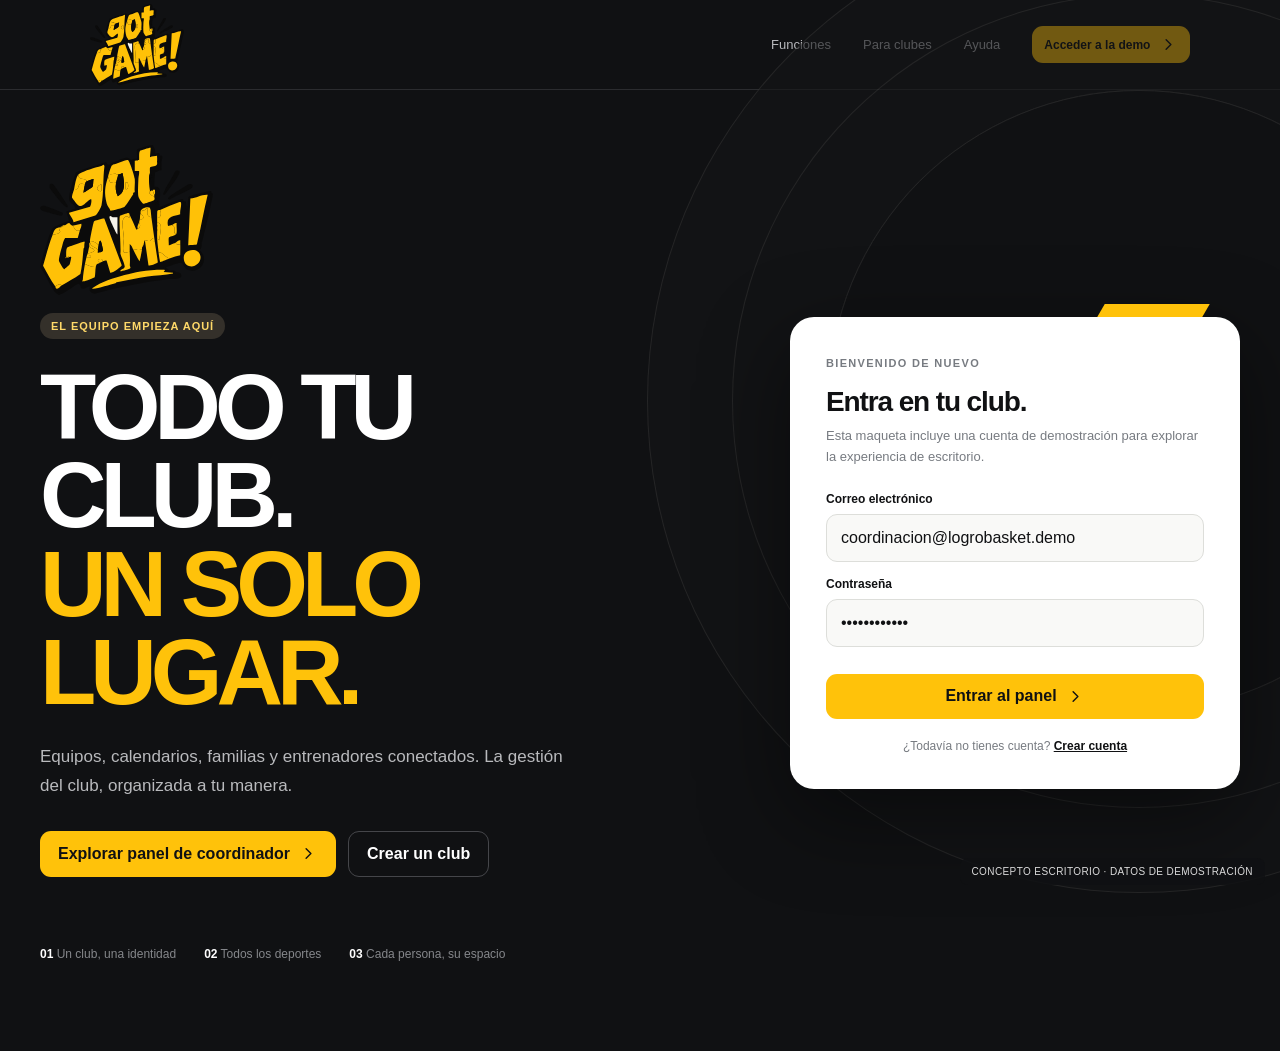
==== commit 7b86e301: "Unify desktop brand and add club logo preview and coordinator club network demo" ====
--- a/escritorio/index.html
+++ b/escritorio/index.html
@@ -4,21 +4,21 @@
 :root{--yellow:#ffc20a;--ink:#101113;--paper:#f4f3ef;--muted:#777b81;--line:#e6e5df;--blue:#175bc6;--shadow:0 14px 45px rgba(18,19,22,.07)}*{box-sizing:border-box}body{margin:0;background:var(--paper);color:var(--ink);font-family:Inter,-apple-system,BlinkMacSystemFont,'Segoe UI',sans-serif}button,input,select{font:inherit}button{cursor:pointer}button:focus-visible,a:focus-visible{outline:3px solid var(--blue);outline-offset:3px}svg{width:19px;height:19px;stroke:currentColor;fill:none;stroke-width:1.8;stroke-linecap:round;stroke-linejoin:round}.hide{display:none!important}.brand{font-family:Impact,'Arial Black',sans-serif;font-size:35px;letter-spacing:-1.6px;font-style:italic;font-weight:1000;transform:skew(-7deg);display:inline-block;line-height:1}.brand em{color:var(--yellow);font-style:inherit}.brand.small{font-size:29px}.pill{font-size:11px;letter-spacing:.09em;text-transform:uppercase;font-weight:850;border-radius:999px;padding:7px 11px;background:#fff2bb;color:#5b4700}.btn{border:0;border-radius:11px;background:var(--yellow);color:var(--ink);padding:13px 18px;font-weight:800;display:inline-flex;align-items:center;justify-content:center;gap:9px;transition:.2s}.btn:hover{filter:brightness(.96);transform:translateY(-1px)}.btn.outline{background:transparent;border:1px solid #d9d9d5}.btn.dark{background:var(--ink);color:#fff}.btn.sm{padding:9px 12px;font-size:12px}.muted{color:var(--muted)}.caps{font-size:11px;letter-spacing:.12em;text-transform:uppercase;font-weight:900}.top-landing{height:90px;display:flex;align-items:center;justify-content:space-between;padding:0 7%;background:#101113;color:white;border-bottom:1px solid #2b2c2f}.top-landing .links{display:flex;align-items:center;gap:32px;font-size:13px;color:#b7b8bc}.top-landing .links span{cursor:pointer}.landing{min-height:100vh;background:#101113;color:white;position:relative;overflow:hidden}.landing:before{content:'';position:absolute;right:-170px;top:90px;width:620px;height:620px;border:1px solid #333;border-radius:50%;box-shadow:0 0 0 95px #141517,0 0 0 96px #333,0 0 0 180px #141517,0 0 0 181px #333;opacity:.6;pointer-events:none}.landing-main{position:relative;max-width:1380px;margin:auto;display:grid;grid-template-columns:1.15fr .85fr;align-items:center;gap:55px;min-height:calc(100vh - 90px);padding:55px 40px 90px}.hero h1{font-size:clamp(64px,7.2vw,112px);line-height:.96;letter-spacing:-.065em;margin:25px 0}.hero h1 span{color:var(--yellow)}.hero p{color:#b9babd;line-height:1.7;font-size:17px;max-width:540px}.hero-actions{display:flex;gap:12px;margin-top:30px}.hero-foot{display:flex;gap:28px;color:#85878b;font-size:12px;margin-top:70px}.hero-foot b{color:#fff}.login-card{background:#fff;color:var(--ink);border-radius:24px;padding:36px;box-shadow:0 28px 90px #0007;max-width:450px;width:100%;justify-self:end;position:relative}.login-card:before{content:'';position:absolute;top:-13px;right:34px;background:var(--yellow);height:13px;width:105px;transform:skewX(-30deg)}.login-card h2{font-size:28px;letter-spacing:-.04em;margin:15px 0 8px}.login-card p{font-size:13px;line-height:1.6;color:var(--muted);margin:0 0 24px}.field{margin:15px 0}.field label{display:block;font-size:12px;font-weight:800;margin-bottom:8px}.field input{width:100%;border:1px solid #dddeda;background:#f9f9f7;border-radius:11px;padding:14px;color:var(--ink)}.login-card .btn{width:100%;margin-top:12px}.login-extra{text-align:center;font-size:12px;color:var(--muted);margin-top:20px}.login-extra a{color:var(--ink);font-weight:800}.preview-stamp{position:fixed;right:15px;bottom:15px;z-index:30;background:#101113;color:#fff;padding:8px 12px;border-radius:8px;font-size:10px;letter-spacing:.04em;opacity:.85;pointer-events:none}
 /* desktop shell */
 #app{min-height:100vh}.sidebar{width:248px;background:#111214;color:white;position:fixed;inset:0 auto 0 0;display:flex;flex-direction:column;padding:30px 17px;z-index:5}.sidebar .brand{margin:0 0 39px 14px}.clubbox{border:1px solid #36383c;border-radius:13px;padding:12px;display:flex;align-items:center;gap:12px;background:#1c1e20;margin-bottom:35px}.crest{height:45px;width:45px;border-radius:11px;flex:none;background:var(--blue);border:2px solid #fff;color:#fff;display:grid;place-items:center;font-family:Impact,sans-serif;font-size:17px;letter-spacing:-1px;transform:skew(-3deg)}.clubbox strong{display:block;font-size:13px}.clubbox small{display:block;font-size:11px;color:#9a9ca2;margin-top:4px}.side-label{font-size:10px;letter-spacing:.17em;color:#777b81;font-weight:900;margin:0 0 12px 14px}.nav-item{display:flex;align-items:center;gap:14px;border:0;color:#a9abb0;background:transparent;text-align:left;padding:13px 15px;width:100%;font-size:13px;font-weight:700;border-radius:11px;margin:2px 0;position:relative}.nav-item:hover{background:#222427;color:white}.nav-item.active{background:var(--yellow);color:#101113}.nav-item .counter{margin-left:auto;background:#303236;color:#fff;border-radius:99px;padding:3px 7px;font-size:10px}.nav-item.active .counter{background:#111;color:#fff}.sidebar-bottom{margin-top:auto;border-top:1px solid #303236;padding-top:15px}.profile{display:flex;align-items:center;gap:11px;padding:12px 9px}.avatar{height:36px;width:36px;border-radius:50%;display:grid;place-items:center;background:#dce5f7;color:#2350a0;font-size:12px;font-weight:900}.profile b{font-size:12px;display:block}.profile small{color:#8d8f95;font-size:11px}.main{margin-left:248px;min-height:100vh}.topbar{height:82px;border-bottom:1px solid var(--line);display:flex;align-items:center;justify-content:space-between;padding:0 44px;background:#fff}.crumb{font-size:12px;color:#85878b}.crumb strong{color:#111}.top-actions{display:flex;align-items:center;gap:13px}.circle-btn{width:39px;height:39px;display:grid;place-items:center;border:1px solid var(--line);background:white;border-radius:11px;position:relative}.dot{position:absolute;top:8px;right:8px;background:#e7493b;width:6px;height:6px;border-radius:50%}.content{max-width:1600px;margin:auto;padding:37px 44px 65px}.head-row{display:flex;justify-content:space-between;align-items:flex-start;gap:20px;margin-bottom:30px}.head-row h1{font-size:34px;letter-spacing:-.055em;margin:8px 0}.head-row p{font-size:13px;color:#777b81;margin:0}.head-actions{display:flex;align-items:center;gap:10px}.card{background:white;border:1px solid var(--line);border-radius:17px;box-shadow:var(--shadow)}.metrics{display:grid;grid-template-columns:repeat(4,minmax(0,1fr));gap:16px;margin-bottom:22px}.metric{padding:22px 22px 19px;min-height:145px}.metric-top{display:flex;align-items:center;justify-content:space-between;color:#797c82}.metric-icon{width:35px;height:35px;display:grid;place-items:center;border-radius:10px;background:#f4f4f1;color:#252525}.metric strong{display:block;font-size:34px;letter-spacing:-.05em;margin:14px 0 5px}.metric p{margin:0;font-size:12px;color:#777b81}.metric .trend{color:#1b8d58;font-weight:800;font-size:11px}.dashboard-grid{display:grid;grid-template-columns:minmax(0,1.72fr) minmax(300px,.9fr);gap:20px}.panel{padding:23px}.panel-title{display:flex;align-items:center;justify-content:space-between;gap:10px;margin-bottom:20px}.panel-title h2{font-size:17px;letter-spacing:-.035em;margin:0}.panel-title .sub{font-size:12px;color:#8b8c90;margin-top:5px}.linkbtn{border:0;background:none;font-size:12px;font-weight:800;display:flex;gap:5px;align-items:center;color:#3a3e45}.linkbtn svg{width:15px}.week-controls{display:flex;gap:8px;align-items:center}.week-controls button{border:1px solid var(--line);background:white;border-radius:8px;padding:7px;display:grid;place-items:center}.week-controls svg{width:14px;height:14px}.week-controls span{font-size:11px;font-weight:800;min-width:112px;text-align:center}.week{display:grid;grid-template-columns:repeat(7,minmax(0,1fr));gap:8px}.day{min-height:245px;background:#fafaf8;border:1px solid #f0efec;border-radius:11px;padding:10px 7px}.day.today{background:#fff8db;border-color:#ffdf67}.day-head{text-align:center;margin-bottom:12px}.day-head small{font-size:10px;color:#8d8f95;text-transform:uppercase;font-weight:800}.day-head b{display:block;font-size:18px;margin-top:3px}.event{border-radius:7px;padding:8px 6px;margin-bottom:7px;border-left:3px solid var(--blue);background:#eaf0ff;font-size:10px;line-height:1.3;cursor:pointer}.event b{display:block;font-size:10px;margin-bottom:3px}.event small{color:#666f80;font-size:9px}.event.yellow{background:#fff1c9;border-color:#f0a700}.event.pink{background:#fce8ec;border-color:#d74c7a}.event:hover{filter:brightness(.96)}.schedule-legend{display:flex;flex-wrap:wrap;gap:17px;margin-top:18px;font-size:11px;color:#777}.legend-dot{display:inline-block;width:9px;height:9px;border-radius:50%;background:var(--blue);margin-right:6px}.legend-dot.yellow{background:#eeb20a}.legend-dot.pink{background:#d74c7a}.activity{display:flex;gap:13px;padding:14px 0;border-bottom:1px solid #efefed}.activity:last-child{border:0}.activity-icon{height:36px;width:36px;flex:none;display:grid;place-items:center;border-radius:10px;background:#f4f5f7}.activity-icon svg{width:17px}.activity strong{display:block;font-size:12px}.activity p{font-size:11px;line-height:1.5;color:#777;margin:5px 0}.activity time{font-size:10px;color:#a3a5a8}.lower-grid{display:grid;grid-template-columns:1fr 1fr;gap:20px;margin-top:20px}.team-row{display:flex;align-items:center;gap:12px;padding:12px 0;border-bottom:1px solid #eee}.team-row:last-child{border:0}.team-logo{width:39px;height:39px;border-radius:10px;display:grid;place-items:center;background:#e8f0ff;color:#1858b9;font-weight:900;font-size:12px}.team-row strong{font-size:12px;display:block}.team-row small{font-size:11px;color:#8b8d91;display:block;margin-top:4px}.team-row .linkbtn{margin-left:auto}.notice{background:#101113;color:#fff;padding:20px;border-radius:13px;display:flex;align-items:center;justify-content:space-between;gap:10px}.notice strong{display:block;font-size:14px}.notice p{color:#aaaeb3;font-size:11px;margin:6px 0 0}.notice .btn{white-space:nowrap}.tag{font-size:10px;font-weight:800;padding:5px 8px;border-radius:6px;background:#f3f4f5;color:#53565c}.table-wrap{overflow:auto}.data-table{width:100%;border-collapse:collapse;min-width:680px}.data-table th{text-align:left;color:#8d8f94;text-transform:uppercase;font-size:10px;letter-spacing:.09em;border-bottom:1px solid #e8e8e6;padding:14px}.data-table td{font-size:12px;padding:15px 14px;border-bottom:1px solid #f1f1ef}.data-table tr:last-child td{border-bottom:0}.data-table tbody tr:hover{background:#fcfcfa}.team-pill{padding:5px 9px;background:#eaf0ff;color:#175bc6;font-size:10px;font-weight:800;border-radius:6px}.status{font-size:11px;font-weight:800;color:#198657}.status.wait{color:#c98c17}.tabs{display:flex;gap:8px;flex-wrap:wrap;margin-bottom:20px}.tab{border:1px solid #e4e4df;background:#fff;border-radius:9px;padding:10px 13px;font-size:12px;font-weight:750}.tab.active{background:#101113;color:white;border-color:#101113}.filters{display:flex;gap:10px;align-items:center;flex-wrap:wrap}.filters input,.filters select{background:white;border:1px solid #e2e2dd;border-radius:9px;padding:10px 12px;font-size:12px;min-width:190px}.section{display:none}.section.active{display:block}.roster-head{display:flex;align-items:center;gap:18px;margin-bottom:22px}.big-team{width:68px;height:68px;border-radius:16px;background:#eaf0ff;color:#1c58b5;display:grid;place-items:center;font-size:23px;font-weight:1000}.roster-head h2{margin:0 0 6px;font-size:22px}.roster-head p{margin:0;color:#888;font-size:12px}.player-photo{width:34px;height:34px;border-radius:50%;display:inline-grid;place-items:center;background:#e6eaf2;color:#45556d;font-size:11px;font-weight:800;margin-right:9px}.message-list{display:grid;grid-template-columns:320px 1fr;min-height:530px;overflow:hidden}.thread{padding:16px;border-bottom:1px solid #eee;cursor:pointer}.thread.active{background:#fff6d8;border-left:3px solid var(--yellow)}.thread b{font-size:12px}.thread p{font-size:11px;color:#85878b;margin:6px 0}.thread small{font-size:10px;color:#a4a6a9}.message-pane{border-left:1px solid #eee;padding:25px;display:flex;flex-direction:column}.bubble{background:#f5f5f2;padding:15px 17px;border-radius:12px;max-width:80%;font-size:13px;line-height:1.6}.bubble.mine{align-self:flex-end;background:#fff0bb}.compose{margin-top:auto;display:flex;gap:9px}.compose input{flex:1;border:1px solid #ddd;border-radius:9px;padding:12px}.settings-cards{display:grid;grid-template-columns:repeat(3,1fr);gap:16px}.settings-card{padding:24px;cursor:pointer}.settings-card:hover{border-color:#aaa}.settings-card svg{color:#555}.settings-card h3{font-size:15px;margin:18px 0 7px}.settings-card p{font-size:12px;line-height:1.6;color:#888;margin:0}.toast{position:fixed;right:26px;bottom:25px;z-index:50;background:#111;color:#fff;border-radius:11px;padding:14px 20px;font-size:12px;box-shadow:0 10px 30px #0003;transform:translateY(90px);opacity:0;transition:.3s;pointer-events:none}.toast.show{opacity:1;transform:translateY(0)}.modal-back{position:fixed;inset:0;background:#0009;z-index:20;display:none;align-items:center;justify-content:center;padding:20px}.modal-back.open{display:flex}.modal{background:#fff;padding:30px;border-radius:18px;width:min(470px,100%)}.modal h2{margin-top:0}.modal p{color:#777;font-size:13px;line-height:1.6}.modal input,.modal select{width:100%;border:1px solid #ddd;border-radius:9px;padding:11px;margin:8px 0}.modal-actions{display:flex;gap:10px;justify-content:flex-end;margin-top:20px}@media(max-width:1250px){.dashboard-grid{grid-template-columns:1fr}.lower-grid{grid-template-columns:1fr}.metrics{grid-template-columns:repeat(2,1fr)}}@media(max-width:950px){.sidebar{width:75px;padding:25px 10px}.sidebar .brand{font-size:17px;margin:0 0 30px 5px}.sidebar .brand em{display:block}.clubbox{padding:6px;justify-content:center}.clubbox>div:last-child,.side-label,.nav-item span,.nav-item .counter,.profile>div:last-child{display:none}.nav-item{justify-content:center;padding:13px}.main{margin-left:75px}.topbar{padding:0 20px}.content{padding:25px 20px}.landing-main{grid-template-columns:1fr;gap:40px}.login-card{justify-self:start}.hero-foot{margin-top:30px}.landing-main{padding:60px 30px}.hero h1{font-size:70px}}@media(max-width:650px){.sidebar{display:none}.main{margin-left:0}.metrics{grid-template-columns:1fr 1fr}.metric{padding:14px;min-height:125px}.metric strong{font-size:26px}.head-row{display:block}.head-actions{margin-top:18px}.week{overflow:auto;grid-template-columns:repeat(7,100px)}.message-list{grid-template-columns:1fr}.message-pane{display:none}.settings-cards{grid-template-columns:1fr}.top-landing .links{gap:10px}.top-landing .links span{display:none}.hero h1{font-size:55px}.hero-actions{flex-wrap:wrap}.login-card{padding:25px}.landing-main{padding:35px 20px}.preview-stamp{font-size:9px}}
-.brand-visual{display:flex;align-items:center;min-height:58px}.brand-assets{display:flex;align-items:center;gap:10px}.brand-gg{width:43px;height:43px;object-fit:contain}.brand-wordmark{width:112px;height:65px;object-fit:contain;object-position:left center}.top-landing .brand-visual{height:65px}.sidebar .brand-visual{margin:0 0 29px 10px}.sidebar .brand-gg{width:37px;height:37px}.sidebar .brand-wordmark{width:108px;height:61px}.hero-original-logo{margin:0 0 18px}.hero-original-logo .brand-gg{width:65px;height:65px}.hero-original-logo .brand-wordmark{width:166px;height:135px}.hero-original-logo .brand-assets{gap:18px}@media(max-width:700px){.hero-original-logo .brand-gg{width:45px;height:45px}.hero-original-logo .brand-wordmark{width:120px;height:100px}} </style></head><body>
+.brand-visual{display:flex;align-items:center;min-height:58px}.brand-assets{display:flex;align-items:center;gap:10px}.brand-gg{width:43px;height:43px;object-fit:contain}.brand-wordmark{width:112px;height:65px;object-fit:contain;object-position:left center}.top-landing .brand-visual{height:65px}.sidebar .brand-visual{margin:0 0 29px 10px}.sidebar .brand-gg{width:37px;height:37px}.sidebar .brand-wordmark{width:108px;height:61px}.hero-original-logo{margin:0 0 18px}.hero-original-logo .brand-gg{width:65px;height:65px}.hero-original-logo .brand-wordmark{width:166px;height:135px}.hero-original-logo .brand-assets{gap:18px}@media(max-width:700px){.hero-original-logo .brand-gg{width:45px;height:45px}.hero-original-logo .brand-wordmark{width:120px;height:100px}} .gg-net-card{display:flex;align-items:center;justify-content:space-between;gap:14px;padding:17px 0;border-bottom:1px solid #e9e9e9}.gg-net-card h3{margin:0 0 5px}.gg-net-card p{margin:0;font-size:13px;color:#777}.gg-net-card button{white-space:nowrap}.gg-club-photo{width:100%;height:100%;object-fit:contain;border-radius:9px}.brand-visual .brand-wordmark{width:122px;height:82px}.hero-original-logo .brand-wordmark{width:175px;height:150px}</style></head><body>
 <svg style="display:none" xmlns="http://www.w3.org/2000/svg"><symbol id="i-home" viewBox="0 0 24 24"><path d="m3 10 9-7 9 7v10H3z"/><path d="M9 20v-7h6v7"/></symbol><symbol id="i-users" viewBox="0 0 24 24"><circle cx="9" cy="8" r="3"/><path d="M3 20v-2a6 6 0 0 1 12 0v2M17 5a3 3 0 0 1 0 6m1 4a5 5 0 0 1 3 5"/></symbol><symbol id="i-cal" viewBox="0 0 24 24"><rect x="3" y="5" width="18" height="16" rx="2"/><path d="M7 3v4M17 3v4M3 10h18"/></symbol><symbol id="i-msg" viewBox="0 0 24 24"><path d="M4 4h16v13H8l-4 4z"/><path d="M8 9h8M8 13h5"/></symbol><symbol id="i-building" viewBox="0 0 24 24"><path d="M4 21V4l8-2 8 2v17zM2 21h20M9 7h1m4 0h1M9 11h1m4 0h1M9 15h1m4 0h1"/></symbol><symbol id="i-settings" viewBox="0 0 24 24"><circle cx="12" cy="12" r="3"/><path d="M10 2h4l1 3 3 1 3-1 2 4-2 2v3l2 2-2 4-3-1-3 1-1 3h-4l-1-3-3-1-3 1-2-4 2-2v-3L1 9l2-4 3 1 3-1z"/></symbol><symbol id="i-bell" viewBox="0 0 24 24"><path d="M18 8a6 6 0 0 0-12 0c0 7-3 8-3 9h18c0-1-3-2-3-9M10 21h4"/></symbol><symbol id="i-chevron" viewBox="0 0 24 24"><path d="m9 18 6-6-6-6"/></symbol><symbol id="i-plus" viewBox="0 0 24 24"><path d="M12 5v14M5 12h14"/></symbol><symbol id="i-clock" viewBox="0 0 24 24"><circle cx="12" cy="12" r="9"/><path d="M12 7v5l4 2"/></symbol><symbol id="i-check" viewBox="0 0 24 24"><path d="m4 12 5 5L20 6"/></symbol><symbol id="i-filter" viewBox="0 0 24 24"><path d="M3 5h18l-7 8v6l-4 2v-8z"/></symbol><symbol id="i-logout" viewBox="0 0 24 24"><path d="M10 3H4v18h6M14 7l5 5-5 5M8 12h11"/></symbol><symbol id="i-info" viewBox="0 0 24 24"><circle cx="12" cy="12" r="9"/><path d="M12 11v6M12 7h.01"/></symbol><symbol id="i-search" viewBox="0 0 24 24"><circle cx="10" cy="10" r="7"/><path d="m15 15 6 6"/></symbol></svg>
 <div class="preview-stamp">CONCEPTO ESCRITORIO · DATOS DE DEMOSTRACIÓN</div>
-<div id="landing" class="landing"><header class="top-landing"><div class="brand-visual"><span class="brand-assets"><img class="brand-gg" alt="" src="data:image/svg+xml;charset=utf-8,%3Csvg%20viewBox%3D%220%200%20225.239%20196.356%22%20xmlns%3D%22http%3A%2F%2Fwww.w3.org%2F2000%2Fsvg%22%20aria-hidden%3D%22true%22%3E%3Cg%20fill%3D%22%23FABB03%22%3E%3Cpath%20d%3D%22M225.21%2C58.32s-11.203%2C91.263-11.203%2C91.263c-.133%2C1.081-.718%2C2.056-1.609%2C2.682-1.416.636-61.371%2C43.777-62.959%2C43.819-4.018%2C5.222-43.488-66.725-45.55-67.27%2C5.821-33.756%2C18.964-78.966%2C31.146-110.293%2C13.154-7.878%2C30.728-11.616%2C44.713-18.389%2C4.98-.86%2C27.489%2C2.853%2C35.227.444%2C1.81-.563%2C3.512%2C1.127%2C2.981%2C2.947l-11.36%2C38.956c-.437%2C6.051-34.9.832-37.157%2C2.444-4.943-2.981-16.399%2C59.751-17.975%2C61.197-1.887.27%2C12.897%2C26.854%2C13.044%2C27.852%2C2.098%2C4.452%2C16.837-13.017%2C18.271-14.719%2C1.861-3.871%2C2.478-9.962%2C3.512-15.36.308-11.04-15.475%2C3.887-15.64-6.737%2C1.062-2.633.845-25.61%2C5.021-26.029%2C0%2C0%2C44.348-16.874%2C44.348-16.874%2C2.71-1.031%2C5.544%2C1.19%2C5.19%2C4.067Z%22%2F%3E%3Cpath%20d%3D%22M106.663%2C18.695c2.886-.578%2C2.167%2C1.571%2C1.982%2C3.446-4.043%2C40.87-13.064%2C82.972-16.204%2C124.273-.026.344-.118.678-.27.987l-11.493%2C23.245c-.33.668-.919%2C1.169-1.631%2C1.388-21.039%2C6.486-41.929%2C14.005-63.155%2C19.644-1.267.337-2.579-.289-3.155-1.467-3.447-7.052-10.017-15.115-12.534-21.558-.004-.01-.008-.02-.012-.031-.581-1.483.218-3.145%2C1.741-3.607l57.65-17.474c.86-.261%2C1.53-.927%2C1.807-1.782%2C1.05-3.242%2C2.127-10.934%2C2.744-16.67.26-2.416-2.523-3.942-4.415-2.418l-24.471%2C19.727c-.14.113-.283.214-.442.297-1.979%2C1.026-5.616%2C1.542-7.946.96-.67-.167-1.235-.613-1.584-1.208-4.088-6.959-21.578-19.169-22.612-24.754-.161-.87-.147-3.103%2C0-4%2C1.604-9.817%2C6.976-24.938%2C10-35%2C.166-.552-.167-1.452%2C0-2%2C2.821-9.249%2C7.32-18.235%2C9.691-27.707.196-.783.71-1.445%2C1.439-1.793%2C3.27-1.558%2C6.956-4.196%2C9.87-5.501%2C6.148-2.752%2C12.757-5.44%2C19-8%2C.767-.315%2C1.424-.769%2C2-1%2C.785-.315%2C1.45-.784%2C2-1%2C5.209-2.043%2C10.737-4.1%2C16-6%2C3.648-1.316%2C8.719-2.525%2C13-4%2C3.861-1.331%2C19.049-5.277%2C21-7ZM70.658%2C64.698c-.933-.987-23.361%2C8.377-24.459%2C10.033-.745%2C1.124-7.142%2C23.618-7.344%2C25.752-.097%2C1.021-.03%2C1.873.139%2C2.705.354%2C1.746%2C2.259%2C2.717%2C3.856%2C1.927.38-.188.76-.393%2C1.155-.582%2C2.264-1.084%2C23.428-15.565%2C24.148-16.849.915-1.632%2C3.301-22.145%2C2.505-22.987Z%22%2F%3E%3C%2Fg%3E%3C%2Fsvg%3E"><img class="brand-wordmark" alt="got GAME!" src="data:image/svg+xml;charset=utf-8,%3Csvg%20xmlns%3D%22http%3A%2F%2Fwww.w3.org%2F2000%2Fsvg%22%20viewBox%3D%220%200%20239.048%20207.724%22%3E%3Cdefs%3E%3Cstyle%3E.cls-1%7Bfill%3A%23FFC107%3B%7D.cls-2%7Bfill%3A%23F7F4EA%3B%7D.cls-3%7Bfill%3A%23FFC107%3B%7D.cls-4%7Bfill%3A%230B0B0B%3B%7D.cls-5%7Bfill%3A%230B0B0B%3B%7D.cls-6%7Bfill%3A%230B0B0B%3B%7D%3C%2Fstyle%3E%3C%2Fdefs%3E%3Cpath%20class%3D%22cls-4%22%20d%3D%22M77.981%2C27.939c2.096-.599%2C12.078-4.26%2C13.396-4.086.628.083%2C1.816%2C4.03%2C4.127%2C3.839.331-.027%2C3.701-2.954%2C5.477-3.753-.178.847.259%2C2.413%2C0%2C3-.243.55-1.728%2C1.092-2.279%2C2.29-1.523%2C3.311-2.546%2C7.261-3.721%2C10.71-.518%2C1.52-.625%2C2.763-1%2C4-4.484%2C14.804-5.557%2C21.514-1.774%2C37.274.838%2C3.492%2C4.149%2C6.026%2C4.897%2C9.606%2C1.144.734%2C17.92-4.174%2C19.827-5.428%2C2.254-1.481%2C9.79-14.1%2C12.049-17.451l2.996-.007c.426-1.164-.981-1.883-.996-1.993-.782-5.788.578-13.018%2C0-19h5c-.21%2C6.167-.961%2C19.027.045%2C24.455.349%2C1.883%2C5.314%2C10.18%2C7.003%2C10.137%2C1.166-.029%2C12.313-3.835%2C13.952-4.592.499-.23.695-.593%2C1-1%2C1.039-1.386.121-2.52%2C0-4%2C2.53-.88%2C2.693%2C3.528%2C2.737%2C4.76.144%2C4.076-3.162%2C7.774%2C4.263%2C7.24%2C0%2C.667%2C0%2C1.333%2C0%2C2v4c-.856.42-2.261-.238-2.849%2C1.635-.416%2C3.111-.047%2C6.254-.151%2C9.365-.066%2C1.994.029%2C4.003%2C0%2C6-.019%2C1.333.005%2C2.667%2C0%2C4-.011%2C2.654-.092%2C5.35%2C0%2C8%2C.126%2C3.643-.217%2C7.367%2C0%2C11%2C.332%2C5.561%2C1.377%2C13.186%2C2%2C19%2C.461%2C4.304%2C1.143%2C8.757%2C2.011%2C13.003.927.657%2C12.044-4.322%2C13.989-5.003%2C4.51-1.58%2C9.25-2.951%2C13.898-4.099.097-4.939.256-9.961.102-14.901-.062-1.991.052-4.006-.005-5.995-2.498-.345-4.262%2C2.13-5.995%2C2.995-1.187.593-9.567%2C4.476-9.994%2C3.996.456-2.437-.95-9.899.612-11.101%2C1.879-1.446%2C7.634-2.151%2C9.382-3.895%2C2.346-2.34.352-12.187.994-15.996-2.727-.411-5.225%2C2.317-6.994%2C2.996-.957.367-4.618%2C1.381-4.995.996-2.918-13.469%2C7.031-13.088%2C16.899-16.089-.59-5.107%2C1.864-10.535%2C1.18-15.484-.314-2.272-1.913-1.194-2.084-1.423-.249-.333.172-2.235%2C0-3%2C3.761-.758%2C4.435-2.973%2C6%2C2%2C.677%2C2.152-1.647%2C3.571%2C3%2C3%2C.285%2C1.206%2C1.006%2C2.918%2C1%2C4-.005.945-3.133%2C5.419.49%2C5.005%2C1.018-.193.408-3.734.51-5.005.274-3.423.362-7.683%2C1-11%2C.999-.015%2C2.001.022%2C3%2C0l-3.003%2C65.005c1.683-.229%2C11.524-.637%2C11.956-1.054.182-.176.732-3.687%2C1.047-4.951%2C3.321-.991%2C2.679%2C2.991%2C6%2C2-.875%2C3.564.73%2C8.839-3.997%2C10.496%2C15.423%2C10.947%2C3.073%2C33.75-15.003%2C27.504l.996-3.994-4.996.994c-1.858-1.822-4.634-6.321-4.987-6.545-2.969-1.886-17.599%2C5.494-22.015%2C5.556l4.712%2C4.974c1.718.314%2C3.61-.212%2C5.29.016v3l-13-1.01%2C1.999-2.98c-11.382-.19-22.946.531-34.209%2C2.28-7.385%2C1.147-15.945%2C3.312-22.005%2C4.952-15.164%2C4.102-31.967%2C9.321-44.78%2C18.263-.145.787.874.56%2C1.501.514%2C6.785-.492%2C23.842-5.939%2C31.494-8.019.437-.119.805-.585%2C1-1%2C14.121-2.751%2C28.396-5.794%2C42.643-7.857%2C11.676-1.691%2C23.897-1.655%2C35.357-4.143%2C1.606-.349%2C3.379.322%2C4-2%2C2.68.856%2C6.251-.483%2C7.481%2C4.05%2C1.973%2C7.266-13.909%2C5.365-18.975%2C5.957-34.304%2C4.003-67.787%2C11.017-101.059%2C20.041-4.511.128-10.302-6.094-5.447-10.037-3.977-.671-9.038%2C4.105-12.378%2C2.899-2.184-.789-1.473-7.343-4.934-6.772-2.03.335-15.353%2C10.086-19.017%2C12.03-2.258%2C1.198-4.134%2C2.232-6.671%2C2.834.613-2.972-2.555-3.133-2%2C0-1.844-.726-3.701-2.122-4.959-3.767-7.079-9.26-11.761-23.166-19.293-32.544-.654-.932-.617-1.841-.544-2.916.318-4.706%2C4.5-16.661%2C6.083-21.985%2C1.764-5.93%2C7.495-25.745%2C10.275-29.725%2C2.73-3.908%2C18.431-8.869%2C23.403-11.117l-3.929-12.898%2C12.963-4.06c-1.097-.996-1.503-3.328-1.998-3.988l4-2c7.503%2C7.438%2C12.119-3.723%2C19.505-6.995%2C1.219%2C1.857-.117%2C9.476-1.491%2C10.509l-29.011%2C8.497c-.944%2C1.271%2C7.056%2C10.057%2C6.009%2C12.986l30.279-9.207c2.535-1.351%2C8.032-11.298%2C8.649-14.351%2C3.338-16.504%2C1.724-37.009%2C4.065-53.948-1.065-4.077-1.976-1.403-4.466-.456-2.141.815-4.375%2C1.286-6.539%2C1.964v-3ZM138.981%2C92.939c-.21.184.179%2C1.477%2C0%2C2-1.207%2C3.524-.442%2C5.467-1%2C8-.288%2C1.309-.696%2C2.643-1%2C4-.503%2C2.249-3.266%2C5.418-2%2C9-.315.139-.731%2C1.457-1.988%2C1.001-2.771-6.739-5.682-13.523-9.012-20.001-.532-1.036.118-3.01-2.296-2.852-.585.038-10.63%2C3.404-11.11%2C3.739-2.181%2C1.521%2C1.73%2C46.286.469%2C52.551.869%2C4.33%2C6.346%2C14.237%2C5.982%2C18.062-.348%2C3.656-6.388%2C2.871-6.038%2C6.495%2C2.551-.526%2C13.38-2.627%2C13.923-4.619.342-1.256-.902-2.859-.825-3.982.49-7.178.153-11.343-.103-18.393-.132-3.648.087-7.349.01-11%2C2.609%2C1.648%2C3.609%2C5.354%2C4.99%2C8%2C2.79%2C5.344%2C5.143%2C10.984%2C8.5%2C16.01.819-.03%2C3.043-14.145%2C3.5-16.01.208-.846-.195-2.124%2C0-3%2C.025-.112.862-.47%2C1-1%2C.081-.313-.086-.691%2C0-1%2C.059-.211.847-.557%2C1-1%2C.671-1.937.958-6.607%2C2-7l5.005%2C34.998c.574.624%2C12.371-2.779%2C12.919-4.623-1.552-11.119-3.396-22.264-4.924-33.375-1.328-9.657-2.622-19.351-4-29-.469-3.282-.559-6.775-1-10-.198-1.452.344-1.727-1-3-2.393-2.266-13.716.752-13%2C6ZM106.981%2C99.939c-2.117-.126-4.375.303-6.473-.029-1.903-.301-4.224-3.801-4.57.532-.13%2C1.623%2C5.032%2C12.379%2C6.182%2C14.858%2C1.271%2C2.742%2C2.608%2C6.746%2C4.862%2C8.638v-24ZM68.981%2C132.939c-.016.636-.088%2C1.398%2C0%2C2-1.795.849-.702%2C3.568-1%2C5-.688%2C3.314-1.302%2C6.708-2%2C10-.075.352-.813%2C1.099-1%2C2-.279%2C1.343-.733%2C2.654-1%2C4-.596%2C3-1.448%2C6.046-2%2C9-1.32%2C7.072-2.494%2C14.81-3%2C22-.005.071-1.056-.25-1%2C1%2C.067%2C1.487%2C1.218%2C1.01%2C2.294.81%2C1.806-.336%2C14.764-5.027%2C15.251-5.765%2C1.058-4.23.603-9.934%2C1.455-14.045%2C1.122-5.411%2C2.248-4.196%2C6-6%2C.985-.474%2C3.549-1.837%2C4-2%2C.994-.359%2C4.333-1.394%2C4.946-.965l5.067%2C16.962c1.473%2C1.309%2C15.821-8.123%2C15.937-10.447l-24.008-64.492c-.757-.658-13.364%2C2.721-14.418%2C3.966-.889%2C1.051-5.458%2C24.39-5.524%2C26.976ZM34.981%2C110.939c-1.886-.04-3.917.285-5%2C2-.316.069-.676-.056-1%2C0-.457.078-.853.55-1%2C1-.284-.043-.717-.045-1%2C0-7.291%2C1.167-7.807%2C5.365-10%2C11-5.252%2C13.496-8.906%2C28.503-12.983%2C42.443%2C5.333%2C9.441%2C10.389%2C19.969%2C16.983%2C28.557.54.703-.168%2C3.073%2C2.468%2C3.035%2C2.371-.034%2C4.227-3.26%2C5.532-4.035%2C8.901-5.291%2C18.236-10.144%2C26.701-16.296%2C2.674-11.369%2C3.117-23.198%2C4.299-34.704.011-.111.84-.226%2C1-2%2C.224-2.481-.075-4.214.543-6.98.269-1.207%2C1.172-1.236-1.058-1.048-1.798.152-21.939%2C7.132-22.839%2C7.938-2.221%2C1.991-1.522%2C10.259-1.645%2C13.09-.006.138-1.299.632-1.021%2C1.47l.529.526c.494-.266.438-.983.492-.996.315-.076.689.082%2C1%2C0%2C.934-.245%2C2.511.446%2C3-1%2C.77.22%2C2.079-.181%2C3.001.004.35.385-1.698%2C9.477-2.034%2C10.212-.21.46-7.039%2C6.633-7.532%2C6.743-1.568.35-7.189-9.996-7.43-11.535-.5-3.185%2C3.156-15.745%2C4.28-19.64s1.909-8.607%2C4.215-11.785h17.5c1.042-3.644%2C2.008-7.343%2C3-11%2C.784-2.893%2C2.743-5.556%2C1.994-8.995l-11.994%2C2.995c-.451-.467-3.832-1.563-4.593-3.928-2.268-.059-3.864%2C2.125-5.407%2C2.928ZM201.289%2C149.253c-4%2C3.617-2.924%2C13.236%2C1.328%2C16.549%2C8.213%2C6.397%2C20.531-1.198%2C19.339-11.266-1.241-10.483-14.013-11.299-20.667-5.282ZM222.975%2C163.944c-1.091-1.091-3.08.899-1.989%2C1.989s3.08-.899%2C1.989-1.989ZM172.976%2C169.949c-1.404-.719-2.668.633-1.99.98%2C1.404.719%2C2.668-.633%2C1.99-.98Z%22%2F%3E%3Cpath%20class%3D%22cls-6%22%20d%3D%22M204.981%2C73.939c.129-.671-.045-1.416.462-2.004.995-1.263%2C28.773-8.7%2C30.967-8.068.874.252.39%2C1.773.946%2C2.656.28.444%2C1.486.5%2C1.623%2C1.137.5%2C2.329-1.848%2C11.21-2.487%2C14.29-3.682%2C17.725-8.198%2C35.417-12.511%2C52.989-3.321.991-2.679-2.991-6-2%2C5.265-21.123%2C8.723-42.855%2C14-63.99-8.572-.604-15.563%2C4.805-24%2C4.99-.999.022-2.001-.015-3%2C0Z%22%2F%3E%3Cpath%20class%3D%22cls-6%22%20d%3D%22M100.981%2C23.939c3.322-1.494%2C15.845-6.504%2C18.669-6.765%2C2.63-.243%2C5.56%2C3.362%2C6.838%2C3.422.77.036%2C2.115-1.13%2C3.229-1.429%2C1.22-.327%2C4.108-.084%2C4.263-.23.678-.637-.832-11.341.14-12.858.612-.956%2C20.779-6.9%2C21.726-5.983%2C2.046%2C4.502%2C4.359%2C5.649%2C3.145%2C11.842%2C3.942-1.163%2C6.734-2.199%2C6.99%2C3.001-.156.027-2.865.917-3%2C1l-.012-1.998c-.809-.257-.857.966-.988.998-3.075.743-6.953.373-9.99%2C2l.985-12.997c-.531-.558-14.263%2C3.65-14.765%2C4.234-2.077%2C2.419-.637%2C11.855-1.337%2C12.658-.544.624-5.893.806-5.893%2C1.105v14l6.005-.004c.519%2C3.778-.879%2C7.309-1.005%2C11.004h-5c-.343-3.553-7.095-24.607-9.182-25.826-2.934-1.714-16.539%2C6.063-20.818%2C5.826.259-.587-.178-2.153%2C0-3Z%22%2F%3E%3Cpath%20class%3D%22cls-6%22%20d%3D%22M77.981%2C27.939v3c-5.502%2C1.724-21.382%2C6.432-25%2C10-3.393%2C3.347-4.891%2C15.04-6%2C20-.662%2C2.959-3.575%2C9.59-2.853%2C12.279.144.536%2C6.152%2C8.025%2C6.853%2C8.721l-4%2C2c-.849-1.132-5.328-4.504-5.924-5.78-3.759-8.047%2C6.038-30.922%2C8.165-39.971%2C9.548-4.679%2C18.658-7.36%2C28.759-10.249Z%22%2F%3E%3Cpath%20class%3D%22cls-4%22%20d%3D%22M164.981%2C34.939c-1.582.668-3.966%2C2.513-6%2C3-1.367.327-3.469-.24-4.997.007.205%2C1.869%2C1.104%2C3.544%2C1.092%2C5.484-.025%2C3.99-4.021%2C8.708%2C2.905%2C7.509-.04%2C2.328.022%2C4.678-.005%2C7.005%2C8.304-1.66%2C8.286%2C5.376%2C8.005%2C11.995-5.54-.209-6.865-5.468-6.01-9.995-1.787-.423-.674%2C1.732-.99%2C1.995-.262.218-2.183-.138-3%2C0-.473.08-.882.521-1%2C1-.31.079-.712-.107-1%2C0l-1%2C1c-.311.078-.678-.058-1%2C0v-1c-.2-2.624-.945-4.832-1-8%2C1.957-4.518.845-10.86%2C1-16%2C.055-1.835-.435-6.943.141-7.862%2C1.124-1.794%2C9.598-.597%2C9.859-5.138.05.424%2C1.169%2C1.878%2C1.403%2C3.148.441%2C2.395-1.193%2C5.034%2C1.597%2C5.852Z%22%2F%3E%3Cpath%20class%3D%22cls-5%22%20d%3D%22M37.976%2C85.934c-1.615%2C1.61-5.999-3.434-7.02-4.47-2.688-2.728-17.626-20.801-17.972-23.097-.496-3.286.936-5.3%2C4.314-4.282%2C1.623.489%2C17.609%2C24.431%2C19.324%2C27.713.475.908%2C2.214%2C3.278%2C1.355%2C4.136Z%22%2F%3E%3Cpath%20class%3D%22cls-5%22%20d%3D%22M206.722%2C54.118c3.695-.619%2C5.509%2C1.362%2C3.778%2C4.834-1.661%2C3.331-26.176%2C12.444-30.476%2C16.554l-3.039-1.082c-.283-1.364%2C2.046-3.167%2C3.059-3.921%2C2.672-1.989%2C25.134-16.126%2C26.678-16.384Z%22%2F%3E%3Cpath%20class%3D%22cls-5%22%20d%3D%22M192.911%2C36.018c.54%2C1.998-.274%2C3.541-1.088%2C5.268-2.643%2C5.608-12.988%2C19.345-17.231%2C24.763-.784%2C1.001-1.328%2C3.191-3.096%2C2.884-2.274-.395-.756-2.315-.341-3.309%2C4.165-9.995%2C11.128-19.119%2C15.776-28.963%2C1.548-2.052%2C3.911-1.464%2C5.981-.643Z%22%2F%3E%3Cpath%20class%3D%22cls-5%22%20d%3D%22M30.942%2C93.989c.829%2C1.26-.184%2C3.764-2.239%2C3.783-1.737.016-22.981-5.762-25.281-6.774-5.801-2.553-3.566-7.573%2C1.787-6.886%2C2.27.291%2C24.976%2C8.726%2C25.733%2C9.877Z%22%2F%3E%3Cpath%20class%3D%22cls-6%22%20d%3D%22M192.981%2C75.939c.172.765-.249%2C2.667%2C0%2C3-9.07%2C3.554-18.122%2C6.959-27%2C11-.279.127-.734-.131-1%2C0v-4c9.454-2.809%2C18.26-8.036%2C28-10Z%22%2F%3E%3Cpath%20class%3D%22cls-6%22%20d%3D%22M158.981%2C61.939c.316-.263-.797-2.418.99-1.995-.854%2C4.527.47%2C9.786%2C6.01%2C9.995-.109%2C2.558-.849%2C5.108-1%2C8-2.974-1.09-3.228%2C4.915%2C0%2C4-.013.666%2C0%2C1.334%2C0%2C2-7.426.534-4.119-3.164-4.263-7.24-.044-1.232-.206-5.64-2.737-4.76-.027-.33.046-.676%2C0-1-.091-.637.119-1.398%2C0-2%2C1.897-1.417.764-4.811%2C1-7Z%22%2F%3E%3Cpath%20class%3D%22cls-6%22%20d%3D%22M161.981%2C19.939l4.006-.008c.139%2C2.527-1.024%2C4.635%2C1.994%2C4.008-.174%2C3.63.209%2C7.323-.075%2C10.953-.858.363-2.348-.197-2.925.047-2.79-.818-1.156-3.457-1.597-5.852-.234-1.271-1.353-2.724-1.403-3.148-.077-.651.068-1.346%2C0-2%2C2.972.613%2C3.133-2.555%2C0-2-.039-.66%2C0-1.337%2C0-2Z%22%2F%3E%3Cpath%20class%3D%22cls-6%22%20d%3D%22M158.981%2C37.939c-.08%2C4.445-.922%2C8.495-1%2C13-6.925%2C1.198-2.93-3.519-2.905-7.509.012-1.94-.887-3.615-1.092-5.484%2C1.527-.247%2C3.63.32%2C4.997-.007Z%22%2F%3E%3Cpath%20class%3D%22cls-4%22%20d%3D%22M165.981%2C14.939c.742-.129%2C2.806-.387%2C3.055.53.401%2C2.919-.92%2C5.663-1.055%2C8.47-3.018.627-1.856-1.482-1.994-4.008l-4.006.008v-2c.677-.334.879-1.926%2C1-2%2C.135-.083%2C2.844-.973%2C3-1Z%22%2F%3E%3Cpath%20class%3D%22cls-6%22%20d%3D%22M200.981%2C169.939l4.996-.994-.996%2C3.994c-3.181-1.099-2.214-1.249-4-3Z%22%2F%3E%3Cpath%20class%3D%22cls-6%22%20d%3D%22M187.981%2C175.939c-.621%2C2.322-2.394%2C1.651-4%2C2v-4c3.552.481%2C3.597%2C1.871%2C4%2C2ZM185.481%2C175.939v1c.649-.333.649-.667%2C0-1Z%22%2F%3E%3Cpath%20class%3D%22cls-5%22%20d%3D%22M203.981%2C84.939c-.102%2C1.271.508%2C4.812-.51%2C5.005-3.623.414-.495-4.06-.49-5.005h1Z%22%2F%3E%3Cpath%20class%3D%22cls-6%22%20d%3D%22M198.981%2C77.939c4.368-.608%2C2.473.774%2C3%2C3-4.647.571-2.323-.848-3-3Z%22%2F%3E%3Cpath%20class%3D%22cls-4%22%20d%3D%22M164.981%2C77.939c-.069%2C1.325.027%2C2.671%2C0%2C4-3.228.915-2.974-5.09%2C0-4Z%22%2F%3E%3Cpath%20class%3D%22cls-6%22%20d%3D%22M24.981%2C206.939c-.555-3.133%2C2.613-2.972%2C2%2C0-.195.046-.404.834-1.222.782-.375-.024-.524-.682-.778-.782Z%22%2F%3E%3Cpath%20class%3D%22cls-1%22%20d%3D%22M44.981%2C111.939c3.061%2C3.172%2C3.083%2C8.793%2C10%2C6-.992%2C3.657-1.958%2C7.356-3%2C11h-17.5c-2.306%2C3.178-3.088%2C7.88-4.215%2C11.785s-4.78%2C16.455-4.28%2C19.64c.241%2C1.539%2C5.863%2C11.885%2C7.43%2C11.535.493-.11%2C7.322-6.284%2C7.532-6.743.336-.736%2C2.385-9.827%2C2.034-10.212-.922-.186-2.231.216-3.001-.004-1.669-.477-3.368-2.745-3%2C1-.311.082-.685-.076-1%2C0v-1c.124-2.831-.575-11.099%2C1.645-13.09.9-.807%2C21.041-7.787%2C22.839-7.938%2C2.23-.188%2C1.328-.158%2C1.058%2C1.048-.618%2C2.766-.319%2C4.499-.543%2C6.98l-1%2C2c-1.183%2C11.506-1.626%2C23.334-4.299%2C34.704-8.465%2C6.152-17.799%2C11.005-26.701%2C16.296.818-4.183-6.034-1.265-8%2C1-6.594-8.589-11.65-19.116-16.983-28.557%2C4.077-13.94%2C7.731-28.947%2C12.983-42.443%2C2.56-1.196%2C8.975-1.558%2C10.562-3.972%2C1.186-1.804-3.361-4.492-.562-7.028.283-.045.716-.043%2C1%2C0%2C.168.026.208%2C1.26.988.998l.012-1.998c.324-.056.684.069%2C1%2C0%2C3.109-.679%2C2.644-.773%2C5-2%2C1.543-.804%2C3.139-2.987%2C5.407-2.928.76%2C2.366%2C4.142%2C3.462%2C4.593%2C3.928Z%22%2F%3E%3Cpath%20class%3D%22cls-3%22%20d%3D%22M77.981%2C30.939c2.164-.678%2C4.399-1.149%2C6.539-1.964%2C2.49-.948%2C3.402-3.622%2C4.466.456-2.342%2C16.939-.727%2C37.444-4.065%2C53.948-.618%2C3.053-6.115%2C13-8.649%2C14.351l-30.279%2C9.207c1.047-2.929-6.953-11.715-6.009-12.986l29.011-8.497c1.374-1.033%2C2.71-8.652%2C1.491-10.509-7.386%2C3.272-12.002%2C14.433-19.505%2C6.995-.701-.695-6.71-8.185-6.853-8.721-.722-2.689%2C2.192-9.32%2C2.853-12.279%2C6.827.955%2C4.756-1.548%2C6.543-4.957%2C1.527-2.914%2C5.898-2.518%2C8.457-1.043-.969%2C3.2-1.624%2C7.615-1.995%2C10.995.589.667%2C12.008-7.17%2C12.491-7.998%2C1.082-1.851.763-8.361%2C1.497-10.993-.319-.35-8.147%2C2.499-8.994%2C2.996-3.439-5.15-13.092-.518-12-9%2C3.618-3.568%2C19.498-8.276%2C25-10ZM84.976%2C54.936c-1.836-1.794-11.481%2C6.955-1.504%2C9.022%2C3.003.622.93-7.161%2C1.504-9.022Z%22%2F%3E%3Cpath%20class%3D%22cls-1%22%20d%3D%22M68.981%2C132.939c.066-2.585%2C4.635-25.924%2C5.524-26.976%2C1.053-1.246%2C13.66-4.624%2C14.418-3.966l24.008%2C64.492c-.115%2C2.325-14.463%2C11.757-15.937%2C10.447l-5.067-16.962c-.612-.429-3.952.606-4.946.965-1.369-6.999-12.301-.797-4%2C2-3.752%2C1.804-4.878.589-6%2C6-5.311.469-10.359-1.725-15-4%2C.552-2.954%2C1.404-6%2C2-9%2C7.899%2C1.386%2C8.753-3.571%2C1-4%2C.187-.901.925-1.648%2C1-2%2C3.356.278%2C6.619-1.275%2C9-3.515-.021-4.435-7.028-2.774-7-6.485.298-1.432-.795-4.151%2C1-5%2C.818%2C5.574%2C7.361%2C6.419%2C11%2C10-.149.929.123%2C2.044%2C0%2C3-.011.087-.968.192-.983.492l.983.508c2.412-.222%2C6.806-.591%2C7.037-3.486.063-.796-2.604-12.048-3.046-12.516-2.221-2.349-2.825%2C5.169-2.99%2C6.002-2.881-3.661-7.167-5.79-12-6Z%22%2F%3E%3Cpath%20class%3D%22cls-3%22%20d%3D%22M100.981%2C26.939c4.279.237%2C17.884-7.54%2C20.818-5.826%2C2.087%2C1.219%2C8.839%2C22.274%2C9.182%2C25.826.578%2C5.982-.782%2C13.212%2C0%2C19-2.844-.669-1.662%2C1.498-2%2C2-2.259%2C3.351-9.795%2C15.97-12.049%2C17.451-1.908%2C1.254-18.683%2C6.162-19.827%2C5.428-.748-3.579-4.059-6.114-4.897-9.606-3.783-15.759-2.711-22.47%2C1.774-37.274.996%2C1.548%2C2.074%2C6.901%2C2.943%2C7.597%2C1.385%2C1.11%2C5.955-1.999%2C8.057%2C1.403-.994%2C5.872-.382%2C12.595%2C2.522%2C18.002%2C11.971-5.431%2C8.827-21.349%2C6.465-32.003-1.858.641-3.984%2C1.983-5.987%2C2.001-1.223.011-2.965-1.002-4.507-1.023-3.12-.042-6.028%2C1.295-8.493.023%2C1.175-3.45%2C2.198-7.399%2C3.721-10.71.551-1.198%2C2.036-1.739%2C2.279-2.29ZM120.955%2C51.945c-.288-.233-2.148.124-2.97-.012v9.001c5.499%2C2.257%2C3.932-8.213%2C2.97-8.99Z%22%2F%3E%3Cpath%20class%3D%22cls-1%22%20d%3D%22M138.981%2C92.939c.405-.354%2C2.811%2C1.159%2C2.004-3.006%2C3.646%2C3.338%2C5.805-4.116%2C7.99-1.989.585.57-3.724%2C11.891%2C5.005%2C11.995%2C1.378%2C9.649%2C2.672%2C19.343%2C4%2C29-3.519-1.117-3.902%2C3.322-5.667%2C3.91-2.044.682-5.414-1.634-7.333-.91-1.042.393-1.329%2C5.063-2%2C7l-1%2C1c-.086.309.081.687%2C0%2C1l-1%2C1c-.195.876.208%2C2.154%2C0%2C3-3.851-2.371-7.96-.02-12%2C0-1.381-2.646-2.381-6.351-4.99-8%2C.077%2C3.651-.142%2C7.352-.01%2C11-2.283-.033-5.183%2C1.534-7.345%2C1.071-3.531-.756-.695-16.597-.754-19.464-.133-6.51-2.1-15.828-1.946-22.068.093-3.76%2C2.798-9.424%2C7.445-8.591.933.167.032%2C3.195%2C2.595%2C2.047l.004-3.994c3.33%2C6.478%2C6.241%2C13.262%2C9.012%2C20.001%2C1.257.456%2C1.673-.862%2C1.988-1.001%2C4.346-1.919%2C3.969-4.964%2C2-9%2C.304-1.357.712-2.691%2C1-4%2C7.343.649%2C5.439-5.054%2C1-8%2C.179-.523-.21-1.816%2C0-2Z%22%2F%3E%3Cpath%20class%3D%22cls-1%22%20d%3D%22M192.981%2C78.939c.171.228%2C1.77-.849%2C2.084%2C1.423.683%2C4.949-1.771%2C10.377-1.18%2C15.484-9.867%2C3.001-19.816%2C2.621-16.899%2C16.089.377.385%2C4.038-.629%2C4.995-.996%2C7.824%2C2.151.842%2C9.399%2C6%2C13-1.748%2C1.744-7.502%2C2.449-9.382%2C3.895-1.562%2C1.202-.157%2C8.664-.612%2C11.101.427.48%2C8.807-3.403%2C9.994-3.996-.776%2C2.981%2C3.656%2C2.431%2C6%2C3%2C.154%2C4.94-.006%2C9.962-.102%2C14.901-4.648%2C1.148-9.388%2C2.519-13.898%2C4.099-6.97-.002-9.401-9.284-16-8-.623-5.814-1.668-13.439-2-19l3.995%2C1.995c-2.092-7.034%2C6.132-23.435-3.995-24.995.029-1.997-.066-4.006%2C0-6%2C5.627.514%2C6.046-7.04%2C4-11%2C8.878-4.041%2C17.93-7.446%2C27-11Z%22%2F%3E%3Cpath%20class%3D%22cls-3%22%20d%3D%22M135.981%2C46.939c.126-3.695%2C1.524-7.227%2C1.005-11.004l-6.005.004v-14c0-.3%2C5.349-.481%2C5.893-1.105.7-.803-.74-10.239%2C1.337-12.658.502-.584%2C14.234-4.792%2C14.765-4.234l-.985%2C12.997c3.037-1.626%2C6.915-1.256%2C9.99-2v5c0%2C.663-.039%2C1.34%2C0%2C2s-.068%2C1.346%2C0%2C2-.077%2C1.349%2C0%2C2c-.261%2C4.541-8.735%2C3.344-9.859%2C5.138-.576.919-.086%2C6.027-.141%2C7.862-1.776%2C4.428-1.088%2C10.98-1%2C16%2C.055%2C3.168.8%2C5.376%2C1%2C8%2C.004.05.004.861%2C0%2C1-.015.565-1.467%2C1.908-.888%2C2.826.297.472%2C5.674%2C5.149%2C6.888%2C4.174.046.324-.027.67%2C0%2C1%2C.121%2C1.48%2C1.039%2C2.614%2C0%2C4l-1%2C1c-1.639.757-12.786%2C4.563-13.952%2C4.592-1.688.042-6.654-8.254-7.003-10.137-1.006-5.428-.255-18.288-.045-24.455Z%22%2F%3E%3Cpath%20class%3D%22cls-3%22%20d%3D%22M207.981%2C73.939c8.437-.185%2C15.428-5.594%2C24-4.99-5.276%2C21.135-8.734%2C42.868-14%2C63.99-.315%2C1.264-.865%2C4.775-1.047%2C4.951-.432.417-10.273.825-11.956%2C1.054l3.003-65.005Z%22%2F%3E%3Cpath%20class%3D%22cls-3%22%20d%3D%22M104.981%2C190.939c-7.652%2C2.081-24.71%2C7.527-31.494%2C8.019-.627.046-1.646.273-1.501-.514%2C12.813-8.942%2C29.617-14.16%2C44.78-18.263%2C6.06-1.64%2C14.62-3.805%2C22.005-4.952%2C11.263-1.75%2C22.827-2.471%2C34.209-2.28l-1.999%2C2.98%2C13%2C1.01v1c-11.46%2C2.488-23.681%2C2.452-35.357%2C4.143-14.247%2C2.063-28.522%2C5.106-42.643%2C7.857-.462.09-.865.537-1%2C1Z%22%2F%3E%3Cpath%20class%3D%22cls-3%22%20d%3D%22M123.981%2C96.939l-.004%2C3.994c-2.563%2C1.149-1.662-1.879-2.595-2.047-4.647-.833-7.353%2C4.831-7.445%2C8.591-.154%2C6.24%2C1.813%2C15.558%2C1.946%2C22.068.058%2C2.867-2.777%2C18.708.754%2C19.464%2C2.162.463%2C5.062-1.104%2C7.345-1.071.256%2C7.051.592%2C11.216.103%2C18.393-.077%2C1.123%2C1.167%2C2.727.825%2C3.982-.543%2C1.992-11.372%2C4.093-13.923%2C4.619-.349-3.624%2C5.69-2.839%2C6.038-6.495.364-3.825-5.113-13.731-5.982-18.062%2C1.262-6.265-2.65-51.029-.469-52.551.481-.335%2C10.525-3.701%2C11.11-3.739%2C2.414-.158%2C1.764%2C1.816%2C2.296%2C2.852Z%22%2F%3E%3Cpath%20class%3D%22cls-3%22%20d%3D%22M157.981%2C128.939c1.528%2C11.111%2C3.373%2C22.256%2C4.924%2C33.375-.548%2C1.844-12.345%2C5.247-12.919%2C4.623l-5.005-34.998c1.919-.724%2C5.289%2C1.592%2C7.333.91%2C1.764-.588%2C2.148-5.028%2C5.667-3.91ZM157.481%2C132.939v1c.649-.333.649-.667%2C0-1Z%22%2F%3E%3Cpath%20class%3D%22cls-3%22%20d%3D%22M201.289%2C149.253c6.654-6.017%2C19.427-5.2%2C20.667%2C5.282%2C1.192%2C10.069-11.126%2C17.664-19.339%2C11.266-4.253-3.312-5.328-12.932-1.328-16.549Z%22%2F%3E%3Cpath%20class%3D%22cls-3%22%20d%3D%22M76.981%2C168.939c-.852%2C4.111-.397%2C9.815-1.455%2C14.045-.487.738-13.445%2C5.429-15.251%2C5.765-1.076.2-2.227.678-2.294-.81l1-1c.506-7.19%2C1.68-14.928%2C3-22%2C4.641%2C2.275%2C9.689%2C4.469%2C15%2C4Z%22%2F%3E%3Cpath%20class%3D%22cls-2%22%20d%3D%22M106.981%2C99.939v24c-2.253-1.892-3.591-5.896-4.862-8.638-1.149-2.479-6.311-13.234-6.182-14.858.346-4.334%2C2.667-.833%2C4.57-.532%2C2.099.332%2C4.356-.097%2C6.473.029Z%22%2F%3E%3Cpath%20class%3D%22cls-1%22%20d%3D%22M107.981%2C40.939c-.542%2C4.235-2.271%2C7.696-3%2C12-2.102-3.401-6.672-.293-8.057-1.403-.868-.696-1.947-6.049-2.943-7.597.375-1.237.482-2.48%2C1-4%2C2.466%2C1.272%2C5.374-.065%2C8.493-.023%2C1.542.021%2C3.284%2C1.034%2C4.507%2C1.023Z%22%2F%3E%3Cpath%20class%3D%22cls-3%22%20d%3D%22M140.981%2C144.939c-.457%2C1.865-2.681%2C15.98-3.5%2C16.01-3.357-5.026-5.71-10.666-8.5-16.01%2C4.04-.02%2C8.149-2.371%2C12%2C0Z%22%2F%3E%3Cpath%20class%3D%22cls-3%22%20d%3D%22M179.981%2C156.939c-1.945.681-13.062%2C5.661-13.989%2C5.003-.868-4.246-1.55-8.699-2.011-13.003%2C6.599-1.284%2C9.03%2C7.998%2C16%2C8Z%22%2F%3E%3Cpath%20class%3D%22cls-3%22%20d%3D%22M161.981%2C106.939c10.127%2C1.56%2C1.903%2C17.961%2C3.995%2C24.995l-3.995-1.995c-.217-3.633.126-7.357%2C0-11%2C1.681-1.576%2C1.667-6.465%2C0-8%2C.005-1.333-.019-2.667%2C0-4Z%22%2F%3E%3Cpath%20class%3D%22cls-3%22%20d%3D%22M151.981%2C86.939l1%2C3c.441%2C3.225.531%2C6.718%2C1%2C10-8.729-.104-4.42-11.425-5.005-11.995-2.186-2.127-4.345%2C5.328-7.99%2C1.989.807%2C4.165-1.599%2C2.652-2.004%2C3.006-.716-5.248%2C10.607-8.266%2C13-6Z%22%2F%3E%3Cpath%20class%3D%22cls-3%22%20d%3D%22M80.981%2C138.939c-.38%2C1.912-.689%2C4.059-1%2C6-3.639-3.581-10.182-4.426-11-10-.088-.602-.016-1.364%2C0-2%2C4.833.21%2C9.119%2C2.339%2C12%2C6Z%22%2F%3E%3Cpath%20class%3D%22cls-3%22%20d%3D%22M44.981%2C111.939l11.994-2.995c.748%2C3.439-1.21%2C6.103-1.994%2C8.995-6.917%2C2.793-6.939-2.828-10-6Z%22%2F%3E%3Cpath%20class%3D%22cls-3%22%20d%3D%22M16.981%2C124.939c2.193-5.635%2C2.709-9.833%2C10-11-2.799%2C2.535%2C1.748%2C5.223.562%2C7.028-1.587%2C2.414-8.001%2C2.777-10.562%2C3.972Z%22%2F%3E%3Cpath%20class%3D%22cls-3%22%20d%3D%22M181.981%2C110.939c1.769-.679%2C4.267-3.407%2C6.994-2.996-.642%2C3.809%2C1.352%2C13.655-.994%2C15.996-5.158-3.601%2C1.824-10.849-6-13Z%22%2F%3E%3Cpath%20class%3D%22cls-3%22%20d%3D%22M67.981%2C139.939c-.027%2C3.711%2C6.98%2C2.05%2C7%2C6.485-2.382%2C2.24-5.644%2C3.793-9%2C3.515.698-3.292%2C1.312-6.686%2C2-10Z%22%2F%3E%3Cpath%20class%3D%22cls-3%22%20d%3D%22M164.981%2C89.939c.266-.131.721.127%2C1%2C0%2C2.046%2C3.96%2C1.627%2C11.514-4%2C11%2C.104-3.111-.266-6.255.151-9.365.589-1.872%2C1.993-1.214%2C2.849-1.635Z%22%2F%3E%3Cpath%20class%3D%22cls-3%22%20d%3D%22M20.981%2C195.939c1.966-2.265%2C8.818-5.183%2C8-1-1.305.776-3.161%2C4.001-5.532%2C4.035-2.637.038-1.928-2.332-2.468-3.035Z%22%2F%3E%3Cpath%20class%3D%22cls-3%22%20d%3D%22M138.981%2C94.939c4.439%2C2.946%2C6.343%2C8.649-1%2C8%2C.558-2.533-.207-4.476%2C1-8Z%22%2F%3E%3Cpath%20class%3D%22cls-3%22%20d%3D%22M86.981%2C160.939c-.451.163-3.015%2C1.526-4%2C2-8.301-2.797%2C2.631-8.999%2C4-2Z%22%2F%3E%3Cpath%20class%3D%22cls-3%22%20d%3D%22M187.981%2C134.939c1.733-.866%2C3.497-3.34%2C5.995-2.995.057%2C1.99-.057%2C4.004.005%2C5.995-2.344-.569-6.776-.019-6-3Z%22%2F%3E%3Cpath%20class%3D%22cls-3%22%20d%3D%22M134.981%2C115.939c-1.266-3.582%2C1.497-6.751%2C2-9%2C1.969%2C4.036%2C2.346%2C7.081-2%2C9Z%22%2F%3E%3Cpath%20class%3D%22cls-3%22%20d%3D%22M64.981%2C151.939c7.753.429%2C6.899%2C5.386-1%2C4%2C.267-1.346.721-2.657%2C1-4Z%22%2F%3E%3Cpath%20class%3D%22cls-1%22%20d%3D%22M161.981%2C118.939c-.092-2.65-.011-5.346%2C0-8%2C1.667%2C1.535%2C1.681%2C6.424%2C0%2C8Z%22%2F%3E%3Cpath%20class%3D%22cls-3%22%20d%3D%22M34.981%2C110.939c-2.356%2C1.227-1.891%2C1.321-5%2C2%2C1.083-1.715%2C3.114-2.04%2C5-2Z%22%2F%3E%3Cpath%20class%3D%22cls-3%22%20d%3D%22M39.981%2C154.939c-.489%2C1.446-2.066.755-3%2C1-.368-3.745%2C1.331-1.477%2C3-1Z%22%2F%3E%3Cpath%20class%3D%22cls-5%22%20d%3D%22M130.981%2C65.939c.015.11%2C1.422.829.996%2C1.993l-2.996.007c.338-.502-.844-2.669%2C2-2Z%22%2F%3E%3Cpath%20class%3D%22cls-6%22%20d%3D%22M222.975%2C163.944c1.091%2C1.091-.899%2C3.08-1.989%2C1.989s.899-3.08%2C1.989-1.989Z%22%2F%3E%3Cpath%20class%3D%22cls-6%22%20d%3D%22M152.981%2C89.939l-1-3c1.344%2C1.273.802%2C1.548%2C1%2C3Z%22%2F%3E%3Cpath%20class%3D%22cls-5%22%20d%3D%22M59.981%2C143.939l1-2c-.16%2C1.774-.989%2C1.889-1%2C2Z%22%2F%3E%3Cpath%20class%3D%22cls-3%22%20d%3D%22M28.981%2C112.939l-.012%2C1.998c-.78.262-.82-.972-.988-.998.147-.45.543-.922%2C1-1Z%22%2F%3E%3Cpath%20class%3D%22cls-3%22%20d%3D%22M35.981%2C155.939c-.054.013.001.73-.492.996l-.529-.526c-.278-.837%2C1.015-1.332%2C1.021-1.47v1Z%22%2F%3E%3Cpath%20class%3D%22cls-6%22%20d%3D%22M172.976%2C169.949c.678.347-.585%2C1.698-1.99.98-.678-.347.585-1.698%2C1.99-.98Z%22%2F%3E%3Cpath%20class%3D%22cls-5%22%20d%3D%22M141.981%2C139.939l1-1c-.153.443-.941.789-1%2C1Z%22%2F%3E%3Cpath%20class%3D%22cls-5%22%20d%3D%22M140.981%2C141.939l1-1c-.138.53-.975.888-1%2C1Z%22%2F%3E%3Cpath%20class%3D%22cls-6%22%20d%3D%22M156.981%2C76.939l1-1c-.305.407-.501.77-1%2C1Z%22%2F%3E%3Cpath%20class%3D%22cls-6%22%20d%3D%22M57.981%2C187.939c-.056-1.25.995-.929%2C1-1l-1%2C1Z%22%2F%3E%3Cpath%20class%3D%22cls-6%22%20d%3D%22M104.981%2C190.939c.135-.463.538-.91%2C1-1-.195.415-.563.881-1%2C1Z%22%2F%3E%3Cpath%20class%3D%22cls-5%22%20d%3D%22M162.981%2C15.939c-.121.074-.323%2C1.666-1%2C2v-3c.131-.032.179-1.255.988-.998l.012%2C1.998Z%22%2F%3E%3Cpath%20class%3D%22cls-1%22%20d%3D%22M64.981%2C49.939c-2.483%2C1.458-2.273%2C2.598-3%2C5-2.559-1.475-6.93-1.871-8.457%2C1.043-1.787%2C3.41.285%2C5.913-6.543%2C4.957%2C1.109-4.96%2C2.607-16.653%2C6-20-1.092%2C8.482%2C8.561%2C3.85%2C12%2C9Z%22%2F%3E%3Cpath%20class%3D%22cls-1%22%20d%3D%22M155.981%2C62.939c.327%2C1.832%2C1.697%2C4.463%2C2%2C6%2C.119.602-.091%2C1.363%2C0%2C2-1.214.976-6.59-3.702-6.888-4.174-.579-.919.873-2.261.888-2.826.322-.058.689.078%2C1%2C0%2C.428-.107.748-.907%2C1-1%2C.288-.107.69.079%2C1%2C0h1Z%22%2F%3E%3Cpath%20class%3D%22cls-6%22%20d%3D%22M150.981%2C54.939c-.088-5.02-.776-11.572%2C1-16-.155%2C5.14.957%2C11.482-1%2C16Z%22%2F%3E%3Cpath%20class%3D%22cls-3%22%20d%3D%22M158.981%2C61.939c-.236%2C2.189.897%2C5.583-1%2C7-.303-1.537-1.673-4.168-2-6v-1c.817-.138%2C2.738.218%2C3%2C0Z%22%2F%3E%3Cpath%20class%3D%22cls-6%22%20d%3D%22M155.981%2C62.939h-1c.118-.479.527-.92%2C1-1v1Z%22%2F%3E%3Cpath%20class%3D%22cls-3%22%20d%3D%22M152.981%2C63.939l1-1c-.252.093-.572.893-1%2C1Z%22%2F%3E%3Cpath%20class%3D%22cls-6%22%20d%3D%22M151.981%2C63.939c.004-.139.004-.95%2C0-1v1Z%22%2F%3E%3Cpath%20class%3D%22cls-4%22%20d%3D%22M161.981%2C21.939c3.133-.555%2C2.972%2C2.613%2C0%2C2-.068-.654.039-1.34%2C0-2Z%22%2F%3E%3Cpath%20class%3D%22cls-4%22%20d%3D%22M185.481%2C175.939c.649.333.649.667%2C0%2C1v-1Z%22%2F%3E%3Cpath%20class%3D%22cls-6%22%20d%3D%22M64.981%2C49.939c.847-.497%2C8.675-3.346%2C8.994-2.996-.734%2C2.632-.415%2C9.142-1.497%2C10.993-.484.828-11.903%2C8.665-12.491%2C7.998.37-3.381%2C1.026-7.795%2C1.995-10.995.727-2.402.517-3.542%2C3-5Z%22%2F%3E%3Cpath%20class%3D%22cls-1%22%20d%3D%22M84.976%2C54.936c-.574%2C1.861%2C1.499%2C9.644-1.504%2C9.022-9.977-2.067-.332-10.816%2C1.504-9.022Z%22%2F%3E%3Cpath%20class%3D%22cls-5%22%20d%3D%22M80.981%2C138.939c.165-.832.769-8.351%2C2.99-6.002.443.468%2C3.11%2C11.72%2C3.046%2C12.516-.231%2C2.895-4.625%2C3.264-7.037%2C3.486v-1c.123-.956-.149-2.071%2C0-3%2C.311-1.941.62-4.088%2C1-6Z%22%2F%3E%3Cpath%20class%3D%22cls-3%22%20d%3D%22M79.981%2C148.939l-.983-.508c.014-.3.971-.405.983-.492v1Z%22%2F%3E%3Cpath%20class%3D%22cls-4%22%20d%3D%22M104.981%2C52.939c.729-4.304%2C2.458-7.765%2C3-12%2C2.003-.018%2C4.129-1.359%2C5.987-2.001%2C2.362%2C10.653%2C5.506%2C26.572-6.465%2C32.003-2.904-5.407-3.517-12.13-2.522-18.002Z%22%2F%3E%3Cpath%20class%3D%22cls-1%22%20d%3D%22M120.955%2C51.945c.962.777%2C2.528%2C11.246-2.97%2C8.99v-9.001c.822.136%2C2.681-.221%2C2.97.012Z%22%2F%3E%3Cpath%20class%3D%22cls-1%22%20d%3D%22M157.481%2C132.939c.649.333.649.667%2C0%2C1v-1Z%22%2F%3E%3C%2Fsvg%3E"></span></div><div class="links"><span onclick="toast('Próximamente: funciones')">Funciones</span><span onclick="toast('Próximamente: clubes')">Para clubes</span><span onclick="toast('Próximamente: ayuda')">Ayuda</span><button class="btn sm" onclick="enterApp()">Acceder a la demo <svg><use href="#i-chevron"/></svg></button></div></header><div class="landing-main"><div class="hero"><div class="hero-original-logo"><span class="brand-assets"><img class="brand-gg" alt="" src="data:image/svg+xml;charset=utf-8,%3Csvg%20viewBox%3D%220%200%20225.239%20196.356%22%20xmlns%3D%22http%3A%2F%2Fwww.w3.org%2F2000%2Fsvg%22%20aria-hidden%3D%22true%22%3E%3Cg%20fill%3D%22%23FABB03%22%3E%3Cpath%20d%3D%22M225.21%2C58.32s-11.203%2C91.263-11.203%2C91.263c-.133%2C1.081-.718%2C2.056-1.609%2C2.682-1.416.636-61.371%2C43.777-62.959%2C43.819-4.018%2C5.222-43.488-66.725-45.55-67.27%2C5.821-33.756%2C18.964-78.966%2C31.146-110.293%2C13.154-7.878%2C30.728-11.616%2C44.713-18.389%2C4.98-.86%2C27.489%2C2.853%2C35.227.444%2C1.81-.563%2C3.512%2C1.127%2C2.981%2C2.947l-11.36%2C38.956c-.437%2C6.051-34.9.832-37.157%2C2.444-4.943-2.981-16.399%2C59.751-17.975%2C61.197-1.887.27%2C12.897%2C26.854%2C13.044%2C27.852%2C2.098%2C4.452%2C16.837-13.017%2C18.271-14.719%2C1.861-3.871%2C2.478-9.962%2C3.512-15.36.308-11.04-15.475%2C3.887-15.64-6.737%2C1.062-2.633.845-25.61%2C5.021-26.029%2C0%2C0%2C44.348-16.874%2C44.348-16.874%2C2.71-1.031%2C5.544%2C1.19%2C5.19%2C4.067Z%22%2F%3E%3Cpath%20d%3D%22M106.663%2C18.695c2.886-.578%2C2.167%2C1.571%2C1.982%2C3.446-4.043%2C40.87-13.064%2C82.972-16.204%2C124.273-.026.344-.118.678-.27.987l-11.493%2C23.245c-.33.668-.919%2C1.169-1.631%2C1.388-21.039%2C6.486-41.929%2C14.005-63.155%2C19.644-1.267.337-2.579-.289-3.155-1.467-3.447-7.052-10.017-15.115-12.534-21.558-.004-.01-.008-.02-.012-.031-.581-1.483.218-3.145%2C1.741-3.607l57.65-17.474c.86-.261%2C1.53-.927%2C1.807-1.782%2C1.05-3.242%2C2.127-10.934%2C2.744-16.67.26-2.416-2.523-3.942-4.415-2.418l-24.471%2C19.727c-.14.113-.283.214-.442.297-1.979%2C1.026-5.616%2C1.542-7.946.96-.67-.167-1.235-.613-1.584-1.208-4.088-6.959-21.578-19.169-22.612-24.754-.161-.87-.147-3.103%2C0-4%2C1.604-9.817%2C6.976-24.938%2C10-35%2C.166-.552-.167-1.452%2C0-2%2C2.821-9.249%2C7.32-18.235%2C9.691-27.707.196-.783.71-1.445%2C1.439-1.793%2C3.27-1.558%2C6.956-4.196%2C9.87-5.501%2C6.148-2.752%2C12.757-5.44%2C19-8%2C.767-.315%2C1.424-.769%2C2-1%2C.785-.315%2C1.45-.784%2C2-1%2C5.209-2.043%2C10.737-4.1%2C16-6%2C3.648-1.316%2C8.719-2.525%2C13-4%2C3.861-1.331%2C19.049-5.277%2C21-7ZM70.658%2C64.698c-.933-.987-23.361%2C8.377-24.459%2C10.033-.745%2C1.124-7.142%2C23.618-7.344%2C25.752-.097%2C1.021-.03%2C1.873.139%2C2.705.354%2C1.746%2C2.259%2C2.717%2C3.856%2C1.927.38-.188.76-.393%2C1.155-.582%2C2.264-1.084%2C23.428-15.565%2C24.148-16.849.915-1.632%2C3.301-22.145%2C2.505-22.987Z%22%2F%3E%3C%2Fg%3E%3C%2Fsvg%3E"><img class="brand-wordmark" alt="got GAME!" src="data:image/svg+xml;charset=utf-8,%3Csvg%20xmlns%3D%22http%3A%2F%2Fwww.w3.org%2F2000%2Fsvg%22%20viewBox%3D%220%200%20239.048%20207.724%22%3E%3Cdefs%3E%3Cstyle%3E.cls-1%7Bfill%3A%23FFC107%3B%7D.cls-2%7Bfill%3A%23F7F4EA%3B%7D.cls-3%7Bfill%3A%23FFC107%3B%7D.cls-4%7Bfill%3A%230B0B0B%3B%7D.cls-5%7Bfill%3A%230B0B0B%3B%7D.cls-6%7Bfill%3A%230B0B0B%3B%7D%3C%2Fstyle%3E%3C%2Fdefs%3E%3Cpath%20class%3D%22cls-4%22%20d%3D%22M77.981%2C27.939c2.096-.599%2C12.078-4.26%2C13.396-4.086.628.083%2C1.816%2C4.03%2C4.127%2C3.839.331-.027%2C3.701-2.954%2C5.477-3.753-.178.847.259%2C2.413%2C0%2C3-.243.55-1.728%2C1.092-2.279%2C2.29-1.523%2C3.311-2.546%2C7.261-3.721%2C10.71-.518%2C1.52-.625%2C2.763-1%2C4-4.484%2C14.804-5.557%2C21.514-1.774%2C37.274.838%2C3.492%2C4.149%2C6.026%2C4.897%2C9.606%2C1.144.734%2C17.92-4.174%2C19.827-5.428%2C2.254-1.481%2C9.79-14.1%2C12.049-17.451l2.996-.007c.426-1.164-.981-1.883-.996-1.993-.782-5.788.578-13.018%2C0-19h5c-.21%2C6.167-.961%2C19.027.045%2C24.455.349%2C1.883%2C5.314%2C10.18%2C7.003%2C10.137%2C1.166-.029%2C12.313-3.835%2C13.952-4.592.499-.23.695-.593%2C1-1%2C1.039-1.386.121-2.52%2C0-4%2C2.53-.88%2C2.693%2C3.528%2C2.737%2C4.76.144%2C4.076-3.162%2C7.774%2C4.263%2C7.24%2C0%2C.667%2C0%2C1.333%2C0%2C2v4c-.856.42-2.261-.238-2.849%2C1.635-.416%2C3.111-.047%2C6.254-.151%2C9.365-.066%2C1.994.029%2C4.003%2C0%2C6-.019%2C1.333.005%2C2.667%2C0%2C4-.011%2C2.654-.092%2C5.35%2C0%2C8%2C.126%2C3.643-.217%2C7.367%2C0%2C11%2C.332%2C5.561%2C1.377%2C13.186%2C2%2C19%2C.461%2C4.304%2C1.143%2C8.757%2C2.011%2C13.003.927.657%2C12.044-4.322%2C13.989-5.003%2C4.51-1.58%2C9.25-2.951%2C13.898-4.099.097-4.939.256-9.961.102-14.901-.062-1.991.052-4.006-.005-5.995-2.498-.345-4.262%2C2.13-5.995%2C2.995-1.187.593-9.567%2C4.476-9.994%2C3.996.456-2.437-.95-9.899.612-11.101%2C1.879-1.446%2C7.634-2.151%2C9.382-3.895%2C2.346-2.34.352-12.187.994-15.996-2.727-.411-5.225%2C2.317-6.994%2C2.996-.957.367-4.618%2C1.381-4.995.996-2.918-13.469%2C7.031-13.088%2C16.899-16.089-.59-5.107%2C1.864-10.535%2C1.18-15.484-.314-2.272-1.913-1.194-2.084-1.423-.249-.333.172-2.235%2C0-3%2C3.761-.758%2C4.435-2.973%2C6%2C2%2C.677%2C2.152-1.647%2C3.571%2C3%2C3%2C.285%2C1.206%2C1.006%2C2.918%2C1%2C4-.005.945-3.133%2C5.419.49%2C5.005%2C1.018-.193.408-3.734.51-5.005.274-3.423.362-7.683%2C1-11%2C.999-.015%2C2.001.022%2C3%2C0l-3.003%2C65.005c1.683-.229%2C11.524-.637%2C11.956-1.054.182-.176.732-3.687%2C1.047-4.951%2C3.321-.991%2C2.679%2C2.991%2C6%2C2-.875%2C3.564.73%2C8.839-3.997%2C10.496%2C15.423%2C10.947%2C3.073%2C33.75-15.003%2C27.504l.996-3.994-4.996.994c-1.858-1.822-4.634-6.321-4.987-6.545-2.969-1.886-17.599%2C5.494-22.015%2C5.556l4.712%2C4.974c1.718.314%2C3.61-.212%2C5.29.016v3l-13-1.01%2C1.999-2.98c-11.382-.19-22.946.531-34.209%2C2.28-7.385%2C1.147-15.945%2C3.312-22.005%2C4.952-15.164%2C4.102-31.967%2C9.321-44.78%2C18.263-.145.787.874.56%2C1.501.514%2C6.785-.492%2C23.842-5.939%2C31.494-8.019.437-.119.805-.585%2C1-1%2C14.121-2.751%2C28.396-5.794%2C42.643-7.857%2C11.676-1.691%2C23.897-1.655%2C35.357-4.143%2C1.606-.349%2C3.379.322%2C4-2%2C2.68.856%2C6.251-.483%2C7.481%2C4.05%2C1.973%2C7.266-13.909%2C5.365-18.975%2C5.957-34.304%2C4.003-67.787%2C11.017-101.059%2C20.041-4.511.128-10.302-6.094-5.447-10.037-3.977-.671-9.038%2C4.105-12.378%2C2.899-2.184-.789-1.473-7.343-4.934-6.772-2.03.335-15.353%2C10.086-19.017%2C12.03-2.258%2C1.198-4.134%2C2.232-6.671%2C2.834.613-2.972-2.555-3.133-2%2C0-1.844-.726-3.701-2.122-4.959-3.767-7.079-9.26-11.761-23.166-19.293-32.544-.654-.932-.617-1.841-.544-2.916.318-4.706%2C4.5-16.661%2C6.083-21.985%2C1.764-5.93%2C7.495-25.745%2C10.275-29.725%2C2.73-3.908%2C18.431-8.869%2C23.403-11.117l-3.929-12.898%2C12.963-4.06c-1.097-.996-1.503-3.328-1.998-3.988l4-2c7.503%2C7.438%2C12.119-3.723%2C19.505-6.995%2C1.219%2C1.857-.117%2C9.476-1.491%2C10.509l-29.011%2C8.497c-.944%2C1.271%2C7.056%2C10.057%2C6.009%2C12.986l30.279-9.207c2.535-1.351%2C8.032-11.298%2C8.649-14.351%2C3.338-16.504%2C1.724-37.009%2C4.065-53.948-1.065-4.077-1.976-1.403-4.466-.456-2.141.815-4.375%2C1.286-6.539%2C1.964v-3ZM138.981%2C92.939c-.21.184.179%2C1.477%2C0%2C2-1.207%2C3.524-.442%2C5.467-1%2C8-.288%2C1.309-.696%2C2.643-1%2C4-.503%2C2.249-3.266%2C5.418-2%2C9-.315.139-.731%2C1.457-1.988%2C1.001-2.771-6.739-5.682-13.523-9.012-20.001-.532-1.036.118-3.01-2.296-2.852-.585.038-10.63%2C3.404-11.11%2C3.739-2.181%2C1.521%2C1.73%2C46.286.469%2C52.551.869%2C4.33%2C6.346%2C14.237%2C5.982%2C18.062-.348%2C3.656-6.388%2C2.871-6.038%2C6.495%2C2.551-.526%2C13.38-2.627%2C13.923-4.619.342-1.256-.902-2.859-.825-3.982.49-7.178.153-11.343-.103-18.393-.132-3.648.087-7.349.01-11%2C2.609%2C1.648%2C3.609%2C5.354%2C4.99%2C8%2C2.79%2C5.344%2C5.143%2C10.984%2C8.5%2C16.01.819-.03%2C3.043-14.145%2C3.5-16.01.208-.846-.195-2.124%2C0-3%2C.025-.112.862-.47%2C1-1%2C.081-.313-.086-.691%2C0-1%2C.059-.211.847-.557%2C1-1%2C.671-1.937.958-6.607%2C2-7l5.005%2C34.998c.574.624%2C12.371-2.779%2C12.919-4.623-1.552-11.119-3.396-22.264-4.924-33.375-1.328-9.657-2.622-19.351-4-29-.469-3.282-.559-6.775-1-10-.198-1.452.344-1.727-1-3-2.393-2.266-13.716.752-13%2C6ZM106.981%2C99.939c-2.117-.126-4.375.303-6.473-.029-1.903-.301-4.224-3.801-4.57.532-.13%2C1.623%2C5.032%2C12.379%2C6.182%2C14.858%2C1.271%2C2.742%2C2.608%2C6.746%2C4.862%2C8.638v-24ZM68.981%2C132.939c-.016.636-.088%2C1.398%2C0%2C2-1.795.849-.702%2C3.568-1%2C5-.688%2C3.314-1.302%2C6.708-2%2C10-.075.352-.813%2C1.099-1%2C2-.279%2C1.343-.733%2C2.654-1%2C4-.596%2C3-1.448%2C6.046-2%2C9-1.32%2C7.072-2.494%2C14.81-3%2C22-.005.071-1.056-.25-1%2C1%2C.067%2C1.487%2C1.218%2C1.01%2C2.294.81%2C1.806-.336%2C14.764-5.027%2C15.251-5.765%2C1.058-4.23.603-9.934%2C1.455-14.045%2C1.122-5.411%2C2.248-4.196%2C6-6%2C.985-.474%2C3.549-1.837%2C4-2%2C.994-.359%2C4.333-1.394%2C4.946-.965l5.067%2C16.962c1.473%2C1.309%2C15.821-8.123%2C15.937-10.447l-24.008-64.492c-.757-.658-13.364%2C2.721-14.418%2C3.966-.889%2C1.051-5.458%2C24.39-5.524%2C26.976ZM34.981%2C110.939c-1.886-.04-3.917.285-5%2C2-.316.069-.676-.056-1%2C0-.457.078-.853.55-1%2C1-.284-.043-.717-.045-1%2C0-7.291%2C1.167-7.807%2C5.365-10%2C11-5.252%2C13.496-8.906%2C28.503-12.983%2C42.443%2C5.333%2C9.441%2C10.389%2C19.969%2C16.983%2C28.557.54.703-.168%2C3.073%2C2.468%2C3.035%2C2.371-.034%2C4.227-3.26%2C5.532-4.035%2C8.901-5.291%2C18.236-10.144%2C26.701-16.296%2C2.674-11.369%2C3.117-23.198%2C4.299-34.704.011-.111.84-.226%2C1-2%2C.224-2.481-.075-4.214.543-6.98.269-1.207%2C1.172-1.236-1.058-1.048-1.798.152-21.939%2C7.132-22.839%2C7.938-2.221%2C1.991-1.522%2C10.259-1.645%2C13.09-.006.138-1.299.632-1.021%2C1.47l.529.526c.494-.266.438-.983.492-.996.315-.076.689.082%2C1%2C0%2C.934-.245%2C2.511.446%2C3-1%2C.77.22%2C2.079-.181%2C3.001.004.35.385-1.698%2C9.477-2.034%2C10.212-.21.46-7.039%2C6.633-7.532%2C6.743-1.568.35-7.189-9.996-7.43-11.535-.5-3.185%2C3.156-15.745%2C4.28-19.64s1.909-8.607%2C4.215-11.785h17.5c1.042-3.644%2C2.008-7.343%2C3-11%2C.784-2.893%2C2.743-5.556%2C1.994-8.995l-11.994%2C2.995c-.451-.467-3.832-1.563-4.593-3.928-2.268-.059-3.864%2C2.125-5.407%2C2.928ZM201.289%2C149.253c-4%2C3.617-2.924%2C13.236%2C1.328%2C16.549%2C8.213%2C6.397%2C20.531-1.198%2C19.339-11.266-1.241-10.483-14.013-11.299-20.667-5.282ZM222.975%2C163.944c-1.091-1.091-3.08.899-1.989%2C1.989s3.08-.899%2C1.989-1.989ZM172.976%2C169.949c-1.404-.719-2.668.633-1.99.98%2C1.404.719%2C2.668-.633%2C1.99-.98Z%22%2F%3E%3Cpath%20class%3D%22cls-6%22%20d%3D%22M204.981%2C73.939c.129-.671-.045-1.416.462-2.004.995-1.263%2C28.773-8.7%2C30.967-8.068.874.252.39%2C1.773.946%2C2.656.28.444%2C1.486.5%2C1.623%2C1.137.5%2C2.329-1.848%2C11.21-2.487%2C14.29-3.682%2C17.725-8.198%2C35.417-12.511%2C52.989-3.321.991-2.679-2.991-6-2%2C5.265-21.123%2C8.723-42.855%2C14-63.99-8.572-.604-15.563%2C4.805-24%2C4.99-.999.022-2.001-.015-3%2C0Z%22%2F%3E%3Cpath%20class%3D%22cls-6%22%20d%3D%22M100.981%2C23.939c3.322-1.494%2C15.845-6.504%2C18.669-6.765%2C2.63-.243%2C5.56%2C3.362%2C6.838%2C3.422.77.036%2C2.115-1.13%2C3.229-1.429%2C1.22-.327%2C4.108-.084%2C4.263-.23.678-.637-.832-11.341.14-12.858.612-.956%2C20.779-6.9%2C21.726-5.983%2C2.046%2C4.502%2C4.359%2C5.649%2C3.145%2C11.842%2C3.942-1.163%2C6.734-2.199%2C6.99%2C3.001-.156.027-2.865.917-3%2C1l-.012-1.998c-.809-.257-.857.966-.988.998-3.075.743-6.953.373-9.99%2C2l.985-12.997c-.531-.558-14.263%2C3.65-14.765%2C4.234-2.077%2C2.419-.637%2C11.855-1.337%2C12.658-.544.624-5.893.806-5.893%2C1.105v14l6.005-.004c.519%2C3.778-.879%2C7.309-1.005%2C11.004h-5c-.343-3.553-7.095-24.607-9.182-25.826-2.934-1.714-16.539%2C6.063-20.818%2C5.826.259-.587-.178-2.153%2C0-3Z%22%2F%3E%3Cpath%20class%3D%22cls-6%22%20d%3D%22M77.981%2C27.939v3c-5.502%2C1.724-21.382%2C6.432-25%2C10-3.393%2C3.347-4.891%2C15.04-6%2C20-.662%2C2.959-3.575%2C9.59-2.853%2C12.279.144.536%2C6.152%2C8.025%2C6.853%2C8.721l-4%2C2c-.849-1.132-5.328-4.504-5.924-5.78-3.759-8.047%2C6.038-30.922%2C8.165-39.971%2C9.548-4.679%2C18.658-7.36%2C28.759-10.249Z%22%2F%3E%3Cpath%20class%3D%22cls-4%22%20d%3D%22M164.981%2C34.939c-1.582.668-3.966%2C2.513-6%2C3-1.367.327-3.469-.24-4.997.007.205%2C1.869%2C1.104%2C3.544%2C1.092%2C5.484-.025%2C3.99-4.021%2C8.708%2C2.905%2C7.509-.04%2C2.328.022%2C4.678-.005%2C7.005%2C8.304-1.66%2C8.286%2C5.376%2C8.005%2C11.995-5.54-.209-6.865-5.468-6.01-9.995-1.787-.423-.674%2C1.732-.99%2C1.995-.262.218-2.183-.138-3%2C0-.473.08-.882.521-1%2C1-.31.079-.712-.107-1%2C0l-1%2C1c-.311.078-.678-.058-1%2C0v-1c-.2-2.624-.945-4.832-1-8%2C1.957-4.518.845-10.86%2C1-16%2C.055-1.835-.435-6.943.141-7.862%2C1.124-1.794%2C9.598-.597%2C9.859-5.138.05.424%2C1.169%2C1.878%2C1.403%2C3.148.441%2C2.395-1.193%2C5.034%2C1.597%2C5.852Z%22%2F%3E%3Cpath%20class%3D%22cls-5%22%20d%3D%22M37.976%2C85.934c-1.615%2C1.61-5.999-3.434-7.02-4.47-2.688-2.728-17.626-20.801-17.972-23.097-.496-3.286.936-5.3%2C4.314-4.282%2C1.623.489%2C17.609%2C24.431%2C19.324%2C27.713.475.908%2C2.214%2C3.278%2C1.355%2C4.136Z%22%2F%3E%3Cpath%20class%3D%22cls-5%22%20d%3D%22M206.722%2C54.118c3.695-.619%2C5.509%2C1.362%2C3.778%2C4.834-1.661%2C3.331-26.176%2C12.444-30.476%2C16.554l-3.039-1.082c-.283-1.364%2C2.046-3.167%2C3.059-3.921%2C2.672-1.989%2C25.134-16.126%2C26.678-16.384Z%22%2F%3E%3Cpath%20class%3D%22cls-5%22%20d%3D%22M192.911%2C36.018c.54%2C1.998-.274%2C3.541-1.088%2C5.268-2.643%2C5.608-12.988%2C19.345-17.231%2C24.763-.784%2C1.001-1.328%2C3.191-3.096%2C2.884-2.274-.395-.756-2.315-.341-3.309%2C4.165-9.995%2C11.128-19.119%2C15.776-28.963%2C1.548-2.052%2C3.911-1.464%2C5.981-.643Z%22%2F%3E%3Cpath%20class%3D%22cls-5%22%20d%3D%22M30.942%2C93.989c.829%2C1.26-.184%2C3.764-2.239%2C3.783-1.737.016-22.981-5.762-25.281-6.774-5.801-2.553-3.566-7.573%2C1.787-6.886%2C2.27.291%2C24.976%2C8.726%2C25.733%2C9.877Z%22%2F%3E%3Cpath%20class%3D%22cls-6%22%20d%3D%22M192.981%2C75.939c.172.765-.249%2C2.667%2C0%2C3-9.07%2C3.554-18.122%2C6.959-27%2C11-.279.127-.734-.131-1%2C0v-4c9.454-2.809%2C18.26-8.036%2C28-10Z%22%2F%3E%3Cpath%20class%3D%22cls-6%22%20d%3D%22M158.981%2C61.939c.316-.263-.797-2.418.99-1.995-.854%2C4.527.47%2C9.786%2C6.01%2C9.995-.109%2C2.558-.849%2C5.108-1%2C8-2.974-1.09-3.228%2C4.915%2C0%2C4-.013.666%2C0%2C1.334%2C0%2C2-7.426.534-4.119-3.164-4.263-7.24-.044-1.232-.206-5.64-2.737-4.76-.027-.33.046-.676%2C0-1-.091-.637.119-1.398%2C0-2%2C1.897-1.417.764-4.811%2C1-7Z%22%2F%3E%3Cpath%20class%3D%22cls-6%22%20d%3D%22M161.981%2C19.939l4.006-.008c.139%2C2.527-1.024%2C4.635%2C1.994%2C4.008-.174%2C3.63.209%2C7.323-.075%2C10.953-.858.363-2.348-.197-2.925.047-2.79-.818-1.156-3.457-1.597-5.852-.234-1.271-1.353-2.724-1.403-3.148-.077-.651.068-1.346%2C0-2%2C2.972.613%2C3.133-2.555%2C0-2-.039-.66%2C0-1.337%2C0-2Z%22%2F%3E%3Cpath%20class%3D%22cls-6%22%20d%3D%22M158.981%2C37.939c-.08%2C4.445-.922%2C8.495-1%2C13-6.925%2C1.198-2.93-3.519-2.905-7.509.012-1.94-.887-3.615-1.092-5.484%2C1.527-.247%2C3.63.32%2C4.997-.007Z%22%2F%3E%3Cpath%20class%3D%22cls-4%22%20d%3D%22M165.981%2C14.939c.742-.129%2C2.806-.387%2C3.055.53.401%2C2.919-.92%2C5.663-1.055%2C8.47-3.018.627-1.856-1.482-1.994-4.008l-4.006.008v-2c.677-.334.879-1.926%2C1-2%2C.135-.083%2C2.844-.973%2C3-1Z%22%2F%3E%3Cpath%20class%3D%22cls-6%22%20d%3D%22M200.981%2C169.939l4.996-.994-.996%2C3.994c-3.181-1.099-2.214-1.249-4-3Z%22%2F%3E%3Cpath%20class%3D%22cls-6%22%20d%3D%22M187.981%2C175.939c-.621%2C2.322-2.394%2C1.651-4%2C2v-4c3.552.481%2C3.597%2C1.871%2C4%2C2ZM185.481%2C175.939v1c.649-.333.649-.667%2C0-1Z%22%2F%3E%3Cpath%20class%3D%22cls-5%22%20d%3D%22M203.981%2C84.939c-.102%2C1.271.508%2C4.812-.51%2C5.005-3.623.414-.495-4.06-.49-5.005h1Z%22%2F%3E%3Cpath%20class%3D%22cls-6%22%20d%3D%22M198.981%2C77.939c4.368-.608%2C2.473.774%2C3%2C3-4.647.571-2.323-.848-3-3Z%22%2F%3E%3Cpath%20class%3D%22cls-4%22%20d%3D%22M164.981%2C77.939c-.069%2C1.325.027%2C2.671%2C0%2C4-3.228.915-2.974-5.09%2C0-4Z%22%2F%3E%3Cpath%20class%3D%22cls-6%22%20d%3D%22M24.981%2C206.939c-.555-3.133%2C2.613-2.972%2C2%2C0-.195.046-.404.834-1.222.782-.375-.024-.524-.682-.778-.782Z%22%2F%3E%3Cpath%20class%3D%22cls-1%22%20d%3D%22M44.981%2C111.939c3.061%2C3.172%2C3.083%2C8.793%2C10%2C6-.992%2C3.657-1.958%2C7.356-3%2C11h-17.5c-2.306%2C3.178-3.088%2C7.88-4.215%2C11.785s-4.78%2C16.455-4.28%2C19.64c.241%2C1.539%2C5.863%2C11.885%2C7.43%2C11.535.493-.11%2C7.322-6.284%2C7.532-6.743.336-.736%2C2.385-9.827%2C2.034-10.212-.922-.186-2.231.216-3.001-.004-1.669-.477-3.368-2.745-3%2C1-.311.082-.685-.076-1%2C0v-1c.124-2.831-.575-11.099%2C1.645-13.09.9-.807%2C21.041-7.787%2C22.839-7.938%2C2.23-.188%2C1.328-.158%2C1.058%2C1.048-.618%2C2.766-.319%2C4.499-.543%2C6.98l-1%2C2c-1.183%2C11.506-1.626%2C23.334-4.299%2C34.704-8.465%2C6.152-17.799%2C11.005-26.701%2C16.296.818-4.183-6.034-1.265-8%2C1-6.594-8.589-11.65-19.116-16.983-28.557%2C4.077-13.94%2C7.731-28.947%2C12.983-42.443%2C2.56-1.196%2C8.975-1.558%2C10.562-3.972%2C1.186-1.804-3.361-4.492-.562-7.028.283-.045.716-.043%2C1%2C0%2C.168.026.208%2C1.26.988.998l.012-1.998c.324-.056.684.069%2C1%2C0%2C3.109-.679%2C2.644-.773%2C5-2%2C1.543-.804%2C3.139-2.987%2C5.407-2.928.76%2C2.366%2C4.142%2C3.462%2C4.593%2C3.928Z%22%2F%3E%3Cpath%20class%3D%22cls-3%22%20d%3D%22M77.981%2C30.939c2.164-.678%2C4.399-1.149%2C6.539-1.964%2C2.49-.948%2C3.402-3.622%2C4.466.456-2.342%2C16.939-.727%2C37.444-4.065%2C53.948-.618%2C3.053-6.115%2C13-8.649%2C14.351l-30.279%2C9.207c1.047-2.929-6.953-11.715-6.009-12.986l29.011-8.497c1.374-1.033%2C2.71-8.652%2C1.491-10.509-7.386%2C3.272-12.002%2C14.433-19.505%2C6.995-.701-.695-6.71-8.185-6.853-8.721-.722-2.689%2C2.192-9.32%2C2.853-12.279%2C6.827.955%2C4.756-1.548%2C6.543-4.957%2C1.527-2.914%2C5.898-2.518%2C8.457-1.043-.969%2C3.2-1.624%2C7.615-1.995%2C10.995.589.667%2C12.008-7.17%2C12.491-7.998%2C1.082-1.851.763-8.361%2C1.497-10.993-.319-.35-8.147%2C2.499-8.994%2C2.996-3.439-5.15-13.092-.518-12-9%2C3.618-3.568%2C19.498-8.276%2C25-10ZM84.976%2C54.936c-1.836-1.794-11.481%2C6.955-1.504%2C9.022%2C3.003.622.93-7.161%2C1.504-9.022Z%22%2F%3E%3Cpath%20class%3D%22cls-1%22%20d%3D%22M68.981%2C132.939c.066-2.585%2C4.635-25.924%2C5.524-26.976%2C1.053-1.246%2C13.66-4.624%2C14.418-3.966l24.008%2C64.492c-.115%2C2.325-14.463%2C11.757-15.937%2C10.447l-5.067-16.962c-.612-.429-3.952.606-4.946.965-1.369-6.999-12.301-.797-4%2C2-3.752%2C1.804-4.878.589-6%2C6-5.311.469-10.359-1.725-15-4%2C.552-2.954%2C1.404-6%2C2-9%2C7.899%2C1.386%2C8.753-3.571%2C1-4%2C.187-.901.925-1.648%2C1-2%2C3.356.278%2C6.619-1.275%2C9-3.515-.021-4.435-7.028-2.774-7-6.485.298-1.432-.795-4.151%2C1-5%2C.818%2C5.574%2C7.361%2C6.419%2C11%2C10-.149.929.123%2C2.044%2C0%2C3-.011.087-.968.192-.983.492l.983.508c2.412-.222%2C6.806-.591%2C7.037-3.486.063-.796-2.604-12.048-3.046-12.516-2.221-2.349-2.825%2C5.169-2.99%2C6.002-2.881-3.661-7.167-5.79-12-6Z%22%2F%3E%3Cpath%20class%3D%22cls-3%22%20d%3D%22M100.981%2C26.939c4.279.237%2C17.884-7.54%2C20.818-5.826%2C2.087%2C1.219%2C8.839%2C22.274%2C9.182%2C25.826.578%2C5.982-.782%2C13.212%2C0%2C19-2.844-.669-1.662%2C1.498-2%2C2-2.259%2C3.351-9.795%2C15.97-12.049%2C17.451-1.908%2C1.254-18.683%2C6.162-19.827%2C5.428-.748-3.579-4.059-6.114-4.897-9.606-3.783-15.759-2.711-22.47%2C1.774-37.274.996%2C1.548%2C2.074%2C6.901%2C2.943%2C7.597%2C1.385%2C1.11%2C5.955-1.999%2C8.057%2C1.403-.994%2C5.872-.382%2C12.595%2C2.522%2C18.002%2C11.971-5.431%2C8.827-21.349%2C6.465-32.003-1.858.641-3.984%2C1.983-5.987%2C2.001-1.223.011-2.965-1.002-4.507-1.023-3.12-.042-6.028%2C1.295-8.493.023%2C1.175-3.45%2C2.198-7.399%2C3.721-10.71.551-1.198%2C2.036-1.739%2C2.279-2.29ZM120.955%2C51.945c-.288-.233-2.148.124-2.97-.012v9.001c5.499%2C2.257%2C3.932-8.213%2C2.97-8.99Z%22%2F%3E%3Cpath%20class%3D%22cls-1%22%20d%3D%22M138.981%2C92.939c.405-.354%2C2.811%2C1.159%2C2.004-3.006%2C3.646%2C3.338%2C5.805-4.116%2C7.99-1.989.585.57-3.724%2C11.891%2C5.005%2C11.995%2C1.378%2C9.649%2C2.672%2C19.343%2C4%2C29-3.519-1.117-3.902%2C3.322-5.667%2C3.91-2.044.682-5.414-1.634-7.333-.91-1.042.393-1.329%2C5.063-2%2C7l-1%2C1c-.086.309.081.687%2C0%2C1l-1%2C1c-.195.876.208%2C2.154%2C0%2C3-3.851-2.371-7.96-.02-12%2C0-1.381-2.646-2.381-6.351-4.99-8%2C.077%2C3.651-.142%2C7.352-.01%2C11-2.283-.033-5.183%2C1.534-7.345%2C1.071-3.531-.756-.695-16.597-.754-19.464-.133-6.51-2.1-15.828-1.946-22.068.093-3.76%2C2.798-9.424%2C7.445-8.591.933.167.032%2C3.195%2C2.595%2C2.047l.004-3.994c3.33%2C6.478%2C6.241%2C13.262%2C9.012%2C20.001%2C1.257.456%2C1.673-.862%2C1.988-1.001%2C4.346-1.919%2C3.969-4.964%2C2-9%2C.304-1.357.712-2.691%2C1-4%2C7.343.649%2C5.439-5.054%2C1-8%2C.179-.523-.21-1.816%2C0-2Z%22%2F%3E%3Cpath%20class%3D%22cls-1%22%20d%3D%22M192.981%2C78.939c.171.228%2C1.77-.849%2C2.084%2C1.423.683%2C4.949-1.771%2C10.377-1.18%2C15.484-9.867%2C3.001-19.816%2C2.621-16.899%2C16.089.377.385%2C4.038-.629%2C4.995-.996%2C7.824%2C2.151.842%2C9.399%2C6%2C13-1.748%2C1.744-7.502%2C2.449-9.382%2C3.895-1.562%2C1.202-.157%2C8.664-.612%2C11.101.427.48%2C8.807-3.403%2C9.994-3.996-.776%2C2.981%2C3.656%2C2.431%2C6%2C3%2C.154%2C4.94-.006%2C9.962-.102%2C14.901-4.648%2C1.148-9.388%2C2.519-13.898%2C4.099-6.97-.002-9.401-9.284-16-8-.623-5.814-1.668-13.439-2-19l3.995%2C1.995c-2.092-7.034%2C6.132-23.435-3.995-24.995.029-1.997-.066-4.006%2C0-6%2C5.627.514%2C6.046-7.04%2C4-11%2C8.878-4.041%2C17.93-7.446%2C27-11Z%22%2F%3E%3Cpath%20class%3D%22cls-3%22%20d%3D%22M135.981%2C46.939c.126-3.695%2C1.524-7.227%2C1.005-11.004l-6.005.004v-14c0-.3%2C5.349-.481%2C5.893-1.105.7-.803-.74-10.239%2C1.337-12.658.502-.584%2C14.234-4.792%2C14.765-4.234l-.985%2C12.997c3.037-1.626%2C6.915-1.256%2C9.99-2v5c0%2C.663-.039%2C1.34%2C0%2C2s-.068%2C1.346%2C0%2C2-.077%2C1.349%2C0%2C2c-.261%2C4.541-8.735%2C3.344-9.859%2C5.138-.576.919-.086%2C6.027-.141%2C7.862-1.776%2C4.428-1.088%2C10.98-1%2C16%2C.055%2C3.168.8%2C5.376%2C1%2C8%2C.004.05.004.861%2C0%2C1-.015.565-1.467%2C1.908-.888%2C2.826.297.472%2C5.674%2C5.149%2C6.888%2C4.174.046.324-.027.67%2C0%2C1%2C.121%2C1.48%2C1.039%2C2.614%2C0%2C4l-1%2C1c-1.639.757-12.786%2C4.563-13.952%2C4.592-1.688.042-6.654-8.254-7.003-10.137-1.006-5.428-.255-18.288-.045-24.455Z%22%2F%3E%3Cpath%20class%3D%22cls-3%22%20d%3D%22M207.981%2C73.939c8.437-.185%2C15.428-5.594%2C24-4.99-5.276%2C21.135-8.734%2C42.868-14%2C63.99-.315%2C1.264-.865%2C4.775-1.047%2C4.951-.432.417-10.273.825-11.956%2C1.054l3.003-65.005Z%22%2F%3E%3Cpath%20class%3D%22cls-3%22%20d%3D%22M104.981%2C190.939c-7.652%2C2.081-24.71%2C7.527-31.494%2C8.019-.627.046-1.646.273-1.501-.514%2C12.813-8.942%2C29.617-14.16%2C44.78-18.263%2C6.06-1.64%2C14.62-3.805%2C22.005-4.952%2C11.263-1.75%2C22.827-2.471%2C34.209-2.28l-1.999%2C2.98%2C13%2C1.01v1c-11.46%2C2.488-23.681%2C2.452-35.357%2C4.143-14.247%2C2.063-28.522%2C5.106-42.643%2C7.857-.462.09-.865.537-1%2C1Z%22%2F%3E%3Cpath%20class%3D%22cls-3%22%20d%3D%22M123.981%2C96.939l-.004%2C3.994c-2.563%2C1.149-1.662-1.879-2.595-2.047-4.647-.833-7.353%2C4.831-7.445%2C8.591-.154%2C6.24%2C1.813%2C15.558%2C1.946%2C22.068.058%2C2.867-2.777%2C18.708.754%2C19.464%2C2.162.463%2C5.062-1.104%2C7.345-1.071.256%2C7.051.592%2C11.216.103%2C18.393-.077%2C1.123%2C1.167%2C2.727.825%2C3.982-.543%2C1.992-11.372%2C4.093-13.923%2C4.619-.349-3.624%2C5.69-2.839%2C6.038-6.495.364-3.825-5.113-13.731-5.982-18.062%2C1.262-6.265-2.65-51.029-.469-52.551.481-.335%2C10.525-3.701%2C11.11-3.739%2C2.414-.158%2C1.764%2C1.816%2C2.296%2C2.852Z%22%2F%3E%3Cpath%20class%3D%22cls-3%22%20d%3D%22M157.981%2C128.939c1.528%2C11.111%2C3.373%2C22.256%2C4.924%2C33.375-.548%2C1.844-12.345%2C5.247-12.919%2C4.623l-5.005-34.998c1.919-.724%2C5.289%2C1.592%2C7.333.91%2C1.764-.588%2C2.148-5.028%2C5.667-3.91ZM157.481%2C132.939v1c.649-.333.649-.667%2C0-1Z%22%2F%3E%3Cpath%20class%3D%22cls-3%22%20d%3D%22M201.289%2C149.253c6.654-6.017%2C19.427-5.2%2C20.667%2C5.282%2C1.192%2C10.069-11.126%2C17.664-19.339%2C11.266-4.253-3.312-5.328-12.932-1.328-16.549Z%22%2F%3E%3Cpath%20class%3D%22cls-3%22%20d%3D%22M76.981%2C168.939c-.852%2C4.111-.397%2C9.815-1.455%2C14.045-.487.738-13.445%2C5.429-15.251%2C5.765-1.076.2-2.227.678-2.294-.81l1-1c.506-7.19%2C1.68-14.928%2C3-22%2C4.641%2C2.275%2C9.689%2C4.469%2C15%2C4Z%22%2F%3E%3Cpath%20class%3D%22cls-2%22%20d%3D%22M106.981%2C99.939v24c-2.253-1.892-3.591-5.896-4.862-8.638-1.149-2.479-6.311-13.234-6.182-14.858.346-4.334%2C2.667-.833%2C4.57-.532%2C2.099.332%2C4.356-.097%2C6.473.029Z%22%2F%3E%3Cpath%20class%3D%22cls-1%22%20d%3D%22M107.981%2C40.939c-.542%2C4.235-2.271%2C7.696-3%2C12-2.102-3.401-6.672-.293-8.057-1.403-.868-.696-1.947-6.049-2.943-7.597.375-1.237.482-2.48%2C1-4%2C2.466%2C1.272%2C5.374-.065%2C8.493-.023%2C1.542.021%2C3.284%2C1.034%2C4.507%2C1.023Z%22%2F%3E%3Cpath%20class%3D%22cls-3%22%20d%3D%22M140.981%2C144.939c-.457%2C1.865-2.681%2C15.98-3.5%2C16.01-3.357-5.026-5.71-10.666-8.5-16.01%2C4.04-.02%2C8.149-2.371%2C12%2C0Z%22%2F%3E%3Cpath%20class%3D%22cls-3%22%20d%3D%22M179.981%2C156.939c-1.945.681-13.062%2C5.661-13.989%2C5.003-.868-4.246-1.55-8.699-2.011-13.003%2C6.599-1.284%2C9.03%2C7.998%2C16%2C8Z%22%2F%3E%3Cpath%20class%3D%22cls-3%22%20d%3D%22M161.981%2C106.939c10.127%2C1.56%2C1.903%2C17.961%2C3.995%2C24.995l-3.995-1.995c-.217-3.633.126-7.357%2C0-11%2C1.681-1.576%2C1.667-6.465%2C0-8%2C.005-1.333-.019-2.667%2C0-4Z%22%2F%3E%3Cpath%20class%3D%22cls-3%22%20d%3D%22M151.981%2C86.939l1%2C3c.441%2C3.225.531%2C6.718%2C1%2C10-8.729-.104-4.42-11.425-5.005-11.995-2.186-2.127-4.345%2C5.328-7.99%2C1.989.807%2C4.165-1.599%2C2.652-2.004%2C3.006-.716-5.248%2C10.607-8.266%2C13-6Z%22%2F%3E%3Cpath%20class%3D%22cls-3%22%20d%3D%22M80.981%2C138.939c-.38%2C1.912-.689%2C4.059-1%2C6-3.639-3.581-10.182-4.426-11-10-.088-.602-.016-1.364%2C0-2%2C4.833.21%2C9.119%2C2.339%2C12%2C6Z%22%2F%3E%3Cpath%20class%3D%22cls-3%22%20d%3D%22M44.981%2C111.939l11.994-2.995c.748%2C3.439-1.21%2C6.103-1.994%2C8.995-6.917%2C2.793-6.939-2.828-10-6Z%22%2F%3E%3Cpath%20class%3D%22cls-3%22%20d%3D%22M16.981%2C124.939c2.193-5.635%2C2.709-9.833%2C10-11-2.799%2C2.535%2C1.748%2C5.223.562%2C7.028-1.587%2C2.414-8.001%2C2.777-10.562%2C3.972Z%22%2F%3E%3Cpath%20class%3D%22cls-3%22%20d%3D%22M181.981%2C110.939c1.769-.679%2C4.267-3.407%2C6.994-2.996-.642%2C3.809%2C1.352%2C13.655-.994%2C15.996-5.158-3.601%2C1.824-10.849-6-13Z%22%2F%3E%3Cpath%20class%3D%22cls-3%22%20d%3D%22M67.981%2C139.939c-.027%2C3.711%2C6.98%2C2.05%2C7%2C6.485-2.382%2C2.24-5.644%2C3.793-9%2C3.515.698-3.292%2C1.312-6.686%2C2-10Z%22%2F%3E%3Cpath%20class%3D%22cls-3%22%20d%3D%22M164.981%2C89.939c.266-.131.721.127%2C1%2C0%2C2.046%2C3.96%2C1.627%2C11.514-4%2C11%2C.104-3.111-.266-6.255.151-9.365.589-1.872%2C1.993-1.214%2C2.849-1.635Z%22%2F%3E%3Cpath%20class%3D%22cls-3%22%20d%3D%22M20.981%2C195.939c1.966-2.265%2C8.818-5.183%2C8-1-1.305.776-3.161%2C4.001-5.532%2C4.035-2.637.038-1.928-2.332-2.468-3.035Z%22%2F%3E%3Cpath%20class%3D%22cls-3%22%20d%3D%22M138.981%2C94.939c4.439%2C2.946%2C6.343%2C8.649-1%2C8%2C.558-2.533-.207-4.476%2C1-8Z%22%2F%3E%3Cpath%20class%3D%22cls-3%22%20d%3D%22M86.981%2C160.939c-.451.163-3.015%2C1.526-4%2C2-8.301-2.797%2C2.631-8.999%2C4-2Z%22%2F%3E%3Cpath%20class%3D%22cls-3%22%20d%3D%22M187.981%2C134.939c1.733-.866%2C3.497-3.34%2C5.995-2.995.057%2C1.99-.057%2C4.004.005%2C5.995-2.344-.569-6.776-.019-6-3Z%22%2F%3E%3Cpath%20class%3D%22cls-3%22%20d%3D%22M134.981%2C115.939c-1.266-3.582%2C1.497-6.751%2C2-9%2C1.969%2C4.036%2C2.346%2C7.081-2%2C9Z%22%2F%3E%3Cpath%20class%3D%22cls-3%22%20d%3D%22M64.981%2C151.939c7.753.429%2C6.899%2C5.386-1%2C4%2C.267-1.346.721-2.657%2C1-4Z%22%2F%3E%3Cpath%20class%3D%22cls-1%22%20d%3D%22M161.981%2C118.939c-.092-2.65-.011-5.346%2C0-8%2C1.667%2C1.535%2C1.681%2C6.424%2C0%2C8Z%22%2F%3E%3Cpath%20class%3D%22cls-3%22%20d%3D%22M34.981%2C110.939c-2.356%2C1.227-1.891%2C1.321-5%2C2%2C1.083-1.715%2C3.114-2.04%2C5-2Z%22%2F%3E%3Cpath%20class%3D%22cls-3%22%20d%3D%22M39.981%2C154.939c-.489%2C1.446-2.066.755-3%2C1-.368-3.745%2C1.331-1.477%2C3-1Z%22%2F%3E%3Cpath%20class%3D%22cls-5%22%20d%3D%22M130.981%2C65.939c.015.11%2C1.422.829.996%2C1.993l-2.996.007c.338-.502-.844-2.669%2C2-2Z%22%2F%3E%3Cpath%20class%3D%22cls-6%22%20d%3D%22M222.975%2C163.944c1.091%2C1.091-.899%2C3.08-1.989%2C1.989s.899-3.08%2C1.989-1.989Z%22%2F%3E%3Cpath%20class%3D%22cls-6%22%20d%3D%22M152.981%2C89.939l-1-3c1.344%2C1.273.802%2C1.548%2C1%2C3Z%22%2F%3E%3Cpath%20class%3D%22cls-5%22%20d%3D%22M59.981%2C143.939l1-2c-.16%2C1.774-.989%2C1.889-1%2C2Z%22%2F%3E%3Cpath%20class%3D%22cls-3%22%20d%3D%22M28.981%2C112.939l-.012%2C1.998c-.78.262-.82-.972-.988-.998.147-.45.543-.922%2C1-1Z%22%2F%3E%3Cpath%20class%3D%22cls-3%22%20d%3D%22M35.981%2C155.939c-.054.013.001.73-.492.996l-.529-.526c-.278-.837%2C1.015-1.332%2C1.021-1.47v1Z%22%2F%3E%3Cpath%20class%3D%22cls-6%22%20d%3D%22M172.976%2C169.949c.678.347-.585%2C1.698-1.99.98-.678-.347.585-1.698%2C1.99-.98Z%22%2F%3E%3Cpath%20class%3D%22cls-5%22%20d%3D%22M141.981%2C139.939l1-1c-.153.443-.941.789-1%2C1Z%22%2F%3E%3Cpath%20class%3D%22cls-5%22%20d%3D%22M140.981%2C141.939l1-1c-.138.53-.975.888-1%2C1Z%22%2F%3E%3Cpath%20class%3D%22cls-6%22%20d%3D%22M156.981%2C76.939l1-1c-.305.407-.501.77-1%2C1Z%22%2F%3E%3Cpath%20class%3D%22cls-6%22%20d%3D%22M57.981%2C187.939c-.056-1.25.995-.929%2C1-1l-1%2C1Z%22%2F%3E%3Cpath%20class%3D%22cls-6%22%20d%3D%22M104.981%2C190.939c.135-.463.538-.91%2C1-1-.195.415-.563.881-1%2C1Z%22%2F%3E%3Cpath%20class%3D%22cls-5%22%20d%3D%22M162.981%2C15.939c-.121.074-.323%2C1.666-1%2C2v-3c.131-.032.179-1.255.988-.998l.012%2C1.998Z%22%2F%3E%3Cpath%20class%3D%22cls-1%22%20d%3D%22M64.981%2C49.939c-2.483%2C1.458-2.273%2C2.598-3%2C5-2.559-1.475-6.93-1.871-8.457%2C1.043-1.787%2C3.41.285%2C5.913-6.543%2C4.957%2C1.109-4.96%2C2.607-16.653%2C6-20-1.092%2C8.482%2C8.561%2C3.85%2C12%2C9Z%22%2F%3E%3Cpath%20class%3D%22cls-1%22%20d%3D%22M155.981%2C62.939c.327%2C1.832%2C1.697%2C4.463%2C2%2C6%2C.119.602-.091%2C1.363%2C0%2C2-1.214.976-6.59-3.702-6.888-4.174-.579-.919.873-2.261.888-2.826.322-.058.689.078%2C1%2C0%2C.428-.107.748-.907%2C1-1%2C.288-.107.69.079%2C1%2C0h1Z%22%2F%3E%3Cpath%20class%3D%22cls-6%22%20d%3D%22M150.981%2C54.939c-.088-5.02-.776-11.572%2C1-16-.155%2C5.14.957%2C11.482-1%2C16Z%22%2F%3E%3Cpath%20class%3D%22cls-3%22%20d%3D%22M158.981%2C61.939c-.236%2C2.189.897%2C5.583-1%2C7-.303-1.537-1.673-4.168-2-6v-1c.817-.138%2C2.738.218%2C3%2C0Z%22%2F%3E%3Cpath%20class%3D%22cls-6%22%20d%3D%22M155.981%2C62.939h-1c.118-.479.527-.92%2C1-1v1Z%22%2F%3E%3Cpath%20class%3D%22cls-3%22%20d%3D%22M152.981%2C63.939l1-1c-.252.093-.572.893-1%2C1Z%22%2F%3E%3Cpath%20class%3D%22cls-6%22%20d%3D%22M151.981%2C63.939c.004-.139.004-.95%2C0-1v1Z%22%2F%3E%3Cpath%20class%3D%22cls-4%22%20d%3D%22M161.981%2C21.939c3.133-.555%2C2.972%2C2.613%2C0%2C2-.068-.654.039-1.34%2C0-2Z%22%2F%3E%3Cpath%20class%3D%22cls-4%22%20d%3D%22M185.481%2C175.939c.649.333.649.667%2C0%2C1v-1Z%22%2F%3E%3Cpath%20class%3D%22cls-6%22%20d%3D%22M64.981%2C49.939c.847-.497%2C8.675-3.346%2C8.994-2.996-.734%2C2.632-.415%2C9.142-1.497%2C10.993-.484.828-11.903%2C8.665-12.491%2C7.998.37-3.381%2C1.026-7.795%2C1.995-10.995.727-2.402.517-3.542%2C3-5Z%22%2F%3E%3Cpath%20class%3D%22cls-1%22%20d%3D%22M84.976%2C54.936c-.574%2C1.861%2C1.499%2C9.644-1.504%2C9.022-9.977-2.067-.332-10.816%2C1.504-9.022Z%22%2F%3E%3Cpath%20class%3D%22cls-5%22%20d%3D%22M80.981%2C138.939c.165-.832.769-8.351%2C2.99-6.002.443.468%2C3.11%2C11.72%2C3.046%2C12.516-.231%2C2.895-4.625%2C3.264-7.037%2C3.486v-1c.123-.956-.149-2.071%2C0-3%2C.311-1.941.62-4.088%2C1-6Z%22%2F%3E%3Cpath%20class%3D%22cls-3%22%20d%3D%22M79.981%2C148.939l-.983-.508c.014-.3.971-.405.983-.492v1Z%22%2F%3E%3Cpath%20class%3D%22cls-4%22%20d%3D%22M104.981%2C52.939c.729-4.304%2C2.458-7.765%2C3-12%2C2.003-.018%2C4.129-1.359%2C5.987-2.001%2C2.362%2C10.653%2C5.506%2C26.572-6.465%2C32.003-2.904-5.407-3.517-12.13-2.522-18.002Z%22%2F%3E%3Cpath%20class%3D%22cls-1%22%20d%3D%22M120.955%2C51.945c.962.777%2C2.528%2C11.246-2.97%2C8.99v-9.001c.822.136%2C2.681-.221%2C2.97.012Z%22%2F%3E%3Cpath%20class%3D%22cls-1%22%20d%3D%22M157.481%2C132.939c.649.333.649.667%2C0%2C1v-1Z%22%2F%3E%3C%2Fsvg%3E"></span></div><div class="pill" style="display:inline-block;background:#34302a;color:#ffd969">EL EQUIPO EMPIEZA AQUÍ</div><h1>TODO TU<br>CLUB.<br><span>UN SOLO<br>LUGAR.</span></h1><p>Equipos, calendarios, familias y entrenadores conectados. La gestión del club, organizada a tu manera.</p><div class="hero-actions"><button class="btn" onclick="enterApp()">Explorar panel de coordinador <svg><use href="#i-chevron"/></svg></button><button class="btn outline" style="color:white;border-color:#45464a" onclick="toast('La creación de clubes se incorporará a la versión completa')">Crear un club</button></div><div class="hero-foot"><span><b>01</b> Un club, una identidad</span><span><b>02</b> Todos los deportes</span><span><b>03</b> Cada persona, su espacio</span></div></div><div class="login-card"><span class="caps muted">BIENVENIDO DE NUEVO</span><h2>Entra en tu club.</h2><p>Esta maqueta incluye una cuenta de demostración para explorar la experiencia de escritorio.</p><div class="field"><label>Correo electrónico</label><input value="coordinacion@logrobasket.demo" aria-label="Correo electrónico"></div><div class="field"><label>Contraseña</label><input type="password" value="demostracion" aria-label="Contraseña"></div><button class="btn" onclick="enterApp()">Entrar al panel <svg><use href="#i-chevron"/></svg></button><div class="login-extra">¿Todavía no tienes cuenta? <a href="#" onclick="event.preventDefault();toast('Registro disponible en la versión móvil actual')">Crear cuenta</a></div></div></div></div>
-<div id="app" class="hide"><aside class="sidebar"><div class="brand-visual"><span class="brand-assets"><img class="brand-gg" alt="" src="data:image/svg+xml;charset=utf-8,%3Csvg%20viewBox%3D%220%200%20225.239%20196.356%22%20xmlns%3D%22http%3A%2F%2Fwww.w3.org%2F2000%2Fsvg%22%20aria-hidden%3D%22true%22%3E%3Cg%20fill%3D%22%23FABB03%22%3E%3Cpath%20d%3D%22M225.21%2C58.32s-11.203%2C91.263-11.203%2C91.263c-.133%2C1.081-.718%2C2.056-1.609%2C2.682-1.416.636-61.371%2C43.777-62.959%2C43.819-4.018%2C5.222-43.488-66.725-45.55-67.27%2C5.821-33.756%2C18.964-78.966%2C31.146-110.293%2C13.154-7.878%2C30.728-11.616%2C44.713-18.389%2C4.98-.86%2C27.489%2C2.853%2C35.227.444%2C1.81-.563%2C3.512%2C1.127%2C2.981%2C2.947l-11.36%2C38.956c-.437%2C6.051-34.9.832-37.157%2C2.444-4.943-2.981-16.399%2C59.751-17.975%2C61.197-1.887.27%2C12.897%2C26.854%2C13.044%2C27.852%2C2.098%2C4.452%2C16.837-13.017%2C18.271-14.719%2C1.861-3.871%2C2.478-9.962%2C3.512-15.36.308-11.04-15.475%2C3.887-15.64-6.737%2C1.062-2.633.845-25.61%2C5.021-26.029%2C0%2C0%2C44.348-16.874%2C44.348-16.874%2C2.71-1.031%2C5.544%2C1.19%2C5.19%2C4.067Z%22%2F%3E%3Cpath%20d%3D%22M106.663%2C18.695c2.886-.578%2C2.167%2C1.571%2C1.982%2C3.446-4.043%2C40.87-13.064%2C82.972-16.204%2C124.273-.026.344-.118.678-.27.987l-11.493%2C23.245c-.33.668-.919%2C1.169-1.631%2C1.388-21.039%2C6.486-41.929%2C14.005-63.155%2C19.644-1.267.337-2.579-.289-3.155-1.467-3.447-7.052-10.017-15.115-12.534-21.558-.004-.01-.008-.02-.012-.031-.581-1.483.218-3.145%2C1.741-3.607l57.65-17.474c.86-.261%2C1.53-.927%2C1.807-1.782%2C1.05-3.242%2C2.127-10.934%2C2.744-16.67.26-2.416-2.523-3.942-4.415-2.418l-24.471%2C19.727c-.14.113-.283.214-.442.297-1.979%2C1.026-5.616%2C1.542-7.946.96-.67-.167-1.235-.613-1.584-1.208-4.088-6.959-21.578-19.169-22.612-24.754-.161-.87-.147-3.103%2C0-4%2C1.604-9.817%2C6.976-24.938%2C10-35%2C.166-.552-.167-1.452%2C0-2%2C2.821-9.249%2C7.32-18.235%2C9.691-27.707.196-.783.71-1.445%2C1.439-1.793%2C3.27-1.558%2C6.956-4.196%2C9.87-5.501%2C6.148-2.752%2C12.757-5.44%2C19-8%2C.767-.315%2C1.424-.769%2C2-1%2C.785-.315%2C1.45-.784%2C2-1%2C5.209-2.043%2C10.737-4.1%2C16-6%2C3.648-1.316%2C8.719-2.525%2C13-4%2C3.861-1.331%2C19.049-5.277%2C21-7ZM70.658%2C64.698c-.933-.987-23.361%2C8.377-24.459%2C10.033-.745%2C1.124-7.142%2C23.618-7.344%2C25.752-.097%2C1.021-.03%2C1.873.139%2C2.705.354%2C1.746%2C2.259%2C2.717%2C3.856%2C1.927.38-.188.76-.393%2C1.155-.582%2C2.264-1.084%2C23.428-15.565%2C24.148-16.849.915-1.632%2C3.301-22.145%2C2.505-22.987Z%22%2F%3E%3C%2Fg%3E%3C%2Fsvg%3E"><img class="brand-wordmark" alt="got GAME!" src="data:image/svg+xml;charset=utf-8,%3Csvg%20xmlns%3D%22http%3A%2F%2Fwww.w3.org%2F2000%2Fsvg%22%20viewBox%3D%220%200%20239.048%20207.724%22%3E%3Cdefs%3E%3Cstyle%3E.cls-1%7Bfill%3A%23FFC107%3B%7D.cls-2%7Bfill%3A%23F7F4EA%3B%7D.cls-3%7Bfill%3A%23FFC107%3B%7D.cls-4%7Bfill%3A%230B0B0B%3B%7D.cls-5%7Bfill%3A%230B0B0B%3B%7D.cls-6%7Bfill%3A%230B0B0B%3B%7D%3C%2Fstyle%3E%3C%2Fdefs%3E%3Cpath%20class%3D%22cls-4%22%20d%3D%22M77.981%2C27.939c2.096-.599%2C12.078-4.26%2C13.396-4.086.628.083%2C1.816%2C4.03%2C4.127%2C3.839.331-.027%2C3.701-2.954%2C5.477-3.753-.178.847.259%2C2.413%2C0%2C3-.243.55-1.728%2C1.092-2.279%2C2.29-1.523%2C3.311-2.546%2C7.261-3.721%2C10.71-.518%2C1.52-.625%2C2.763-1%2C4-4.484%2C14.804-5.557%2C21.514-1.774%2C37.274.838%2C3.492%2C4.149%2C6.026%2C4.897%2C9.606%2C1.144.734%2C17.92-4.174%2C19.827-5.428%2C2.254-1.481%2C9.79-14.1%2C12.049-17.451l2.996-.007c.426-1.164-.981-1.883-.996-1.993-.782-5.788.578-13.018%2C0-19h5c-.21%2C6.167-.961%2C19.027.045%2C24.455.349%2C1.883%2C5.314%2C10.18%2C7.003%2C10.137%2C1.166-.029%2C12.313-3.835%2C13.952-4.592.499-.23.695-.593%2C1-1%2C1.039-1.386.121-2.52%2C0-4%2C2.53-.88%2C2.693%2C3.528%2C2.737%2C4.76.144%2C4.076-3.162%2C7.774%2C4.263%2C7.24%2C0%2C.667%2C0%2C1.333%2C0%2C2v4c-.856.42-2.261-.238-2.849%2C1.635-.416%2C3.111-.047%2C6.254-.151%2C9.365-.066%2C1.994.029%2C4.003%2C0%2C6-.019%2C1.333.005%2C2.667%2C0%2C4-.011%2C2.654-.092%2C5.35%2C0%2C8%2C.126%2C3.643-.217%2C7.367%2C0%2C11%2C.332%2C5.561%2C1.377%2C13.186%2C2%2C19%2C.461%2C4.304%2C1.143%2C8.757%2C2.011%2C13.003.927.657%2C12.044-4.322%2C13.989-5.003%2C4.51-1.58%2C9.25-2.951%2C13.898-4.099.097-4.939.256-9.961.102-14.901-.062-1.991.052-4.006-.005-5.995-2.498-.345-4.262%2C2.13-5.995%2C2.995-1.187.593-9.567%2C4.476-9.994%2C3.996.456-2.437-.95-9.899.612-11.101%2C1.879-1.446%2C7.634-2.151%2C9.382-3.895%2C2.346-2.34.352-12.187.994-15.996-2.727-.411-5.225%2C2.317-6.994%2C2.996-.957.367-4.618%2C1.381-4.995.996-2.918-13.469%2C7.031-13.088%2C16.899-16.089-.59-5.107%2C1.864-10.535%2C1.18-15.484-.314-2.272-1.913-1.194-2.084-1.423-.249-.333.172-2.235%2C0-3%2C3.761-.758%2C4.435-2.973%2C6%2C2%2C.677%2C2.152-1.647%2C3.571%2C3%2C3%2C.285%2C1.206%2C1.006%2C2.918%2C1%2C4-.005.945-3.133%2C5.419.49%2C5.005%2C1.018-.193.408-3.734.51-5.005.274-3.423.362-7.683%2C1-11%2C.999-.015%2C2.001.022%2C3%2C0l-3.003%2C65.005c1.683-.229%2C11.524-.637%2C11.956-1.054.182-.176.732-3.687%2C1.047-4.951%2C3.321-.991%2C2.679%2C2.991%2C6%2C2-.875%2C3.564.73%2C8.839-3.997%2C10.496%2C15.423%2C10.947%2C3.073%2C33.75-15.003%2C27.504l.996-3.994-4.996.994c-1.858-1.822-4.634-6.321-4.987-6.545-2.969-1.886-17.599%2C5.494-22.015%2C5.556l4.712%2C4.974c1.718.314%2C3.61-.212%2C5.29.016v3l-13-1.01%2C1.999-2.98c-11.382-.19-22.946.531-34.209%2C2.28-7.385%2C1.147-15.945%2C3.312-22.005%2C4.952-15.164%2C4.102-31.967%2C9.321-44.78%2C18.263-.145.787.874.56%2C1.501.514%2C6.785-.492%2C23.842-5.939%2C31.494-8.019.437-.119.805-.585%2C1-1%2C14.121-2.751%2C28.396-5.794%2C42.643-7.857%2C11.676-1.691%2C23.897-1.655%2C35.357-4.143%2C1.606-.349%2C3.379.322%2C4-2%2C2.68.856%2C6.251-.483%2C7.481%2C4.05%2C1.973%2C7.266-13.909%2C5.365-18.975%2C5.957-34.304%2C4.003-67.787%2C11.017-101.059%2C20.041-4.511.128-10.302-6.094-5.447-10.037-3.977-.671-9.038%2C4.105-12.378%2C2.899-2.184-.789-1.473-7.343-4.934-6.772-2.03.335-15.353%2C10.086-19.017%2C12.03-2.258%2C1.198-4.134%2C2.232-6.671%2C2.834.613-2.972-2.555-3.133-2%2C0-1.844-.726-3.701-2.122-4.959-3.767-7.079-9.26-11.761-23.166-19.293-32.544-.654-.932-.617-1.841-.544-2.916.318-4.706%2C4.5-16.661%2C6.083-21.985%2C1.764-5.93%2C7.495-25.745%2C10.275-29.725%2C2.73-3.908%2C18.431-8.869%2C23.403-11.117l-3.929-12.898%2C12.963-4.06c-1.097-.996-1.503-3.328-1.998-3.988l4-2c7.503%2C7.438%2C12.119-3.723%2C19.505-6.995%2C1.219%2C1.857-.117%2C9.476-1.491%2C10.509l-29.011%2C8.497c-.944%2C1.271%2C7.056%2C10.057%2C6.009%2C12.986l30.279-9.207c2.535-1.351%2C8.032-11.298%2C8.649-14.351%2C3.338-16.504%2C1.724-37.009%2C4.065-53.948-1.065-4.077-1.976-1.403-4.466-.456-2.141.815-4.375%2C1.286-6.539%2C1.964v-3ZM138.981%2C92.939c-.21.184.179%2C1.477%2C0%2C2-1.207%2C3.524-.442%2C5.467-1%2C8-.288%2C1.309-.696%2C2.643-1%2C4-.503%2C2.249-3.266%2C5.418-2%2C9-.315.139-.731%2C1.457-1.988%2C1.001-2.771-6.739-5.682-13.523-9.012-20.001-.532-1.036.118-3.01-2.296-2.852-.585.038-10.63%2C3.404-11.11%2C3.739-2.181%2C1.521%2C1.73%2C46.286.469%2C52.551.869%2C4.33%2C6.346%2C14.237%2C5.982%2C18.062-.348%2C3.656-6.388%2C2.871-6.038%2C6.495%2C2.551-.526%2C13.38-2.627%2C13.923-4.619.342-1.256-.902-2.859-.825-3.982.49-7.178.153-11.343-.103-18.393-.132-3.648.087-7.349.01-11%2C2.609%2C1.648%2C3.609%2C5.354%2C4.99%2C8%2C2.79%2C5.344%2C5.143%2C10.984%2C8.5%2C16.01.819-.03%2C3.043-14.145%2C3.5-16.01.208-.846-.195-2.124%2C0-3%2C.025-.112.862-.47%2C1-1%2C.081-.313-.086-.691%2C0-1%2C.059-.211.847-.557%2C1-1%2C.671-1.937.958-6.607%2C2-7l5.005%2C34.998c.574.624%2C12.371-2.779%2C12.919-4.623-1.552-11.119-3.396-22.264-4.924-33.375-1.328-9.657-2.622-19.351-4-29-.469-3.282-.559-6.775-1-10-.198-1.452.344-1.727-1-3-2.393-2.266-13.716.752-13%2C6ZM106.981%2C99.939c-2.117-.126-4.375.303-6.473-.029-1.903-.301-4.224-3.801-4.57.532-.13%2C1.623%2C5.032%2C12.379%2C6.182%2C14.858%2C1.271%2C2.742%2C2.608%2C6.746%2C4.862%2C8.638v-24ZM68.981%2C132.939c-.016.636-.088%2C1.398%2C0%2C2-1.795.849-.702%2C3.568-1%2C5-.688%2C3.314-1.302%2C6.708-2%2C10-.075.352-.813%2C1.099-1%2C2-.279%2C1.343-.733%2C2.654-1%2C4-.596%2C3-1.448%2C6.046-2%2C9-1.32%2C7.072-2.494%2C14.81-3%2C22-.005.071-1.056-.25-1%2C1%2C.067%2C1.487%2C1.218%2C1.01%2C2.294.81%2C1.806-.336%2C14.764-5.027%2C15.251-5.765%2C1.058-4.23.603-9.934%2C1.455-14.045%2C1.122-5.411%2C2.248-4.196%2C6-6%2C.985-.474%2C3.549-1.837%2C4-2%2C.994-.359%2C4.333-1.394%2C4.946-.965l5.067%2C16.962c1.473%2C1.309%2C15.821-8.123%2C15.937-10.447l-24.008-64.492c-.757-.658-13.364%2C2.721-14.418%2C3.966-.889%2C1.051-5.458%2C24.39-5.524%2C26.976ZM34.981%2C110.939c-1.886-.04-3.917.285-5%2C2-.316.069-.676-.056-1%2C0-.457.078-.853.55-1%2C1-.284-.043-.717-.045-1%2C0-7.291%2C1.167-7.807%2C5.365-10%2C11-5.252%2C13.496-8.906%2C28.503-12.983%2C42.443%2C5.333%2C9.441%2C10.389%2C19.969%2C16.983%2C28.557.54.703-.168%2C3.073%2C2.468%2C3.035%2C2.371-.034%2C4.227-3.26%2C5.532-4.035%2C8.901-5.291%2C18.236-10.144%2C26.701-16.296%2C2.674-11.369%2C3.117-23.198%2C4.299-34.704.011-.111.84-.226%2C1-2%2C.224-2.481-.075-4.214.543-6.98.269-1.207%2C1.172-1.236-1.058-1.048-1.798.152-21.939%2C7.132-22.839%2C7.938-2.221%2C1.991-1.522%2C10.259-1.645%2C13.09-.006.138-1.299.632-1.021%2C1.47l.529.526c.494-.266.438-.983.492-.996.315-.076.689.082%2C1%2C0%2C.934-.245%2C2.511.446%2C3-1%2C.77.22%2C2.079-.181%2C3.001.004.35.385-1.698%2C9.477-2.034%2C10.212-.21.46-7.039%2C6.633-7.532%2C6.743-1.568.35-7.189-9.996-7.43-11.535-.5-3.185%2C3.156-15.745%2C4.28-19.64s1.909-8.607%2C4.215-11.785h17.5c1.042-3.644%2C2.008-7.343%2C3-11%2C.784-2.893%2C2.743-5.556%2C1.994-8.995l-11.994%2C2.995c-.451-.467-3.832-1.563-4.593-3.928-2.268-.059-3.864%2C2.125-5.407%2C2.928ZM201.289%2C149.253c-4%2C3.617-2.924%2C13.236%2C1.328%2C16.549%2C8.213%2C6.397%2C20.531-1.198%2C19.339-11.266-1.241-10.483-14.013-11.299-20.667-5.282ZM222.975%2C163.944c-1.091-1.091-3.08.899-1.989%2C1.989s3.08-.899%2C1.989-1.989ZM172.976%2C169.949c-1.404-.719-2.668.633-1.99.98%2C1.404.719%2C2.668-.633%2C1.99-.98Z%22%2F%3E%3Cpath%20class%3D%22cls-6%22%20d%3D%22M204.981%2C73.939c.129-.671-.045-1.416.462-2.004.995-1.263%2C28.773-8.7%2C30.967-8.068.874.252.39%2C1.773.946%2C2.656.28.444%2C1.486.5%2C1.623%2C1.137.5%2C2.329-1.848%2C11.21-2.487%2C14.29-3.682%2C17.725-8.198%2C35.417-12.511%2C52.989-3.321.991-2.679-2.991-6-2%2C5.265-21.123%2C8.723-42.855%2C14-63.99-8.572-.604-15.563%2C4.805-24%2C4.99-.999.022-2.001-.015-3%2C0Z%22%2F%3E%3Cpath%20class%3D%22cls-6%22%20d%3D%22M100.981%2C23.939c3.322-1.494%2C15.845-6.504%2C18.669-6.765%2C2.63-.243%2C5.56%2C3.362%2C6.838%2C3.422.77.036%2C2.115-1.13%2C3.229-1.429%2C1.22-.327%2C4.108-.084%2C4.263-.23.678-.637-.832-11.341.14-12.858.612-.956%2C20.779-6.9%2C21.726-5.983%2C2.046%2C4.502%2C4.359%2C5.649%2C3.145%2C11.842%2C3.942-1.163%2C6.734-2.199%2C6.99%2C3.001-.156.027-2.865.917-3%2C1l-.012-1.998c-.809-.257-.857.966-.988.998-3.075.743-6.953.373-9.99%2C2l.985-12.997c-.531-.558-14.263%2C3.65-14.765%2C4.234-2.077%2C2.419-.637%2C11.855-1.337%2C12.658-.544.624-5.893.806-5.893%2C1.105v14l6.005-.004c.519%2C3.778-.879%2C7.309-1.005%2C11.004h-5c-.343-3.553-7.095-24.607-9.182-25.826-2.934-1.714-16.539%2C6.063-20.818%2C5.826.259-.587-.178-2.153%2C0-3Z%22%2F%3E%3Cpath%20class%3D%22cls-6%22%20d%3D%22M77.981%2C27.939v3c-5.502%2C1.724-21.382%2C6.432-25%2C10-3.393%2C3.347-4.891%2C15.04-6%2C20-.662%2C2.959-3.575%2C9.59-2.853%2C12.279.144.536%2C6.152%2C8.025%2C6.853%2C8.721l-4%2C2c-.849-1.132-5.328-4.504-5.924-5.78-3.759-8.047%2C6.038-30.922%2C8.165-39.971%2C9.548-4.679%2C18.658-7.36%2C28.759-10.249Z%22%2F%3E%3Cpath%20class%3D%22cls-4%22%20d%3D%22M164.981%2C34.939c-1.582.668-3.966%2C2.513-6%2C3-1.367.327-3.469-.24-4.997.007.205%2C1.869%2C1.104%2C3.544%2C1.092%2C5.484-.025%2C3.99-4.021%2C8.708%2C2.905%2C7.509-.04%2C2.328.022%2C4.678-.005%2C7.005%2C8.304-1.66%2C8.286%2C5.376%2C8.005%2C11.995-5.54-.209-6.865-5.468-6.01-9.995-1.787-.423-.674%2C1.732-.99%2C1.995-.262.218-2.183-.138-3%2C0-.473.08-.882.521-1%2C1-.31.079-.712-.107-1%2C0l-1%2C1c-.311.078-.678-.058-1%2C0v-1c-.2-2.624-.945-4.832-1-8%2C1.957-4.518.845-10.86%2C1-16%2C.055-1.835-.435-6.943.141-7.862%2C1.124-1.794%2C9.598-.597%2C9.859-5.138.05.424%2C1.169%2C1.878%2C1.403%2C3.148.441%2C2.395-1.193%2C5.034%2C1.597%2C5.852Z%22%2F%3E%3Cpath%20class%3D%22cls-5%22%20d%3D%22M37.976%2C85.934c-1.615%2C1.61-5.999-3.434-7.02-4.47-2.688-2.728-17.626-20.801-17.972-23.097-.496-3.286.936-5.3%2C4.314-4.282%2C1.623.489%2C17.609%2C24.431%2C19.324%2C27.713.475.908%2C2.214%2C3.278%2C1.355%2C4.136Z%22%2F%3E%3Cpath%20class%3D%22cls-5%22%20d%3D%22M206.722%2C54.118c3.695-.619%2C5.509%2C1.362%2C3.778%2C4.834-1.661%2C3.331-26.176%2C12.444-30.476%2C16.554l-3.039-1.082c-.283-1.364%2C2.046-3.167%2C3.059-3.921%2C2.672-1.989%2C25.134-16.126%2C26.678-16.384Z%22%2F%3E%3Cpath%20class%3D%22cls-5%22%20d%3D%22M192.911%2C36.018c.54%2C1.998-.274%2C3.541-1.088%2C5.268-2.643%2C5.608-12.988%2C19.345-17.231%2C24.763-.784%2C1.001-1.328%2C3.191-3.096%2C2.884-2.274-.395-.756-2.315-.341-3.309%2C4.165-9.995%2C11.128-19.119%2C15.776-28.963%2C1.548-2.052%2C3.911-1.464%2C5.981-.643Z%22%2F%3E%3Cpath%20class%3D%22cls-5%22%20d%3D%22M30.942%2C93.989c.829%2C1.26-.184%2C3.764-2.239%2C3.783-1.737.016-22.981-5.762-25.281-6.774-5.801-2.553-3.566-7.573%2C1.787-6.886%2C2.27.291%2C24.976%2C8.726%2C25.733%2C9.877Z%22%2F%3E%3Cpath%20class%3D%22cls-6%22%20d%3D%22M192.981%2C75.939c.172.765-.249%2C2.667%2C0%2C3-9.07%2C3.554-18.122%2C6.959-27%2C11-.279.127-.734-.131-1%2C0v-4c9.454-2.809%2C18.26-8.036%2C28-10Z%22%2F%3E%3Cpath%20class%3D%22cls-6%22%20d%3D%22M158.981%2C61.939c.316-.263-.797-2.418.99-1.995-.854%2C4.527.47%2C9.786%2C6.01%2C9.995-.109%2C2.558-.849%2C5.108-1%2C8-2.974-1.09-3.228%2C4.915%2C0%2C4-.013.666%2C0%2C1.334%2C0%2C2-7.426.534-4.119-3.164-4.263-7.24-.044-1.232-.206-5.64-2.737-4.76-.027-.33.046-.676%2C0-1-.091-.637.119-1.398%2C0-2%2C1.897-1.417.764-4.811%2C1-7Z%22%2F%3E%3Cpath%20class%3D%22cls-6%22%20d%3D%22M161.981%2C19.939l4.006-.008c.139%2C2.527-1.024%2C4.635%2C1.994%2C4.008-.174%2C3.63.209%2C7.323-.075%2C10.953-.858.363-2.348-.197-2.925.047-2.79-.818-1.156-3.457-1.597-5.852-.234-1.271-1.353-2.724-1.403-3.148-.077-.651.068-1.346%2C0-2%2C2.972.613%2C3.133-2.555%2C0-2-.039-.66%2C0-1.337%2C0-2Z%22%2F%3E%3Cpath%20class%3D%22cls-6%22%20d%3D%22M158.981%2C37.939c-.08%2C4.445-.922%2C8.495-1%2C13-6.925%2C1.198-2.93-3.519-2.905-7.509.012-1.94-.887-3.615-1.092-5.484%2C1.527-.247%2C3.63.32%2C4.997-.007Z%22%2F%3E%3Cpath%20class%3D%22cls-4%22%20d%3D%22M165.981%2C14.939c.742-.129%2C2.806-.387%2C3.055.53.401%2C2.919-.92%2C5.663-1.055%2C8.47-3.018.627-1.856-1.482-1.994-4.008l-4.006.008v-2c.677-.334.879-1.926%2C1-2%2C.135-.083%2C2.844-.973%2C3-1Z%22%2F%3E%3Cpath%20class%3D%22cls-6%22%20d%3D%22M200.981%2C169.939l4.996-.994-.996%2C3.994c-3.181-1.099-2.214-1.249-4-3Z%22%2F%3E%3Cpath%20class%3D%22cls-6%22%20d%3D%22M187.981%2C175.939c-.621%2C2.322-2.394%2C1.651-4%2C2v-4c3.552.481%2C3.597%2C1.871%2C4%2C2ZM185.481%2C175.939v1c.649-.333.649-.667%2C0-1Z%22%2F%3E%3Cpath%20class%3D%22cls-5%22%20d%3D%22M203.981%2C84.939c-.102%2C1.271.508%2C4.812-.51%2C5.005-3.623.414-.495-4.06-.49-5.005h1Z%22%2F%3E%3Cpath%20class%3D%22cls-6%22%20d%3D%22M198.981%2C77.939c4.368-.608%2C2.473.774%2C3%2C3-4.647.571-2.323-.848-3-3Z%22%2F%3E%3Cpath%20class%3D%22cls-4%22%20d%3D%22M164.981%2C77.939c-.069%2C1.325.027%2C2.671%2C0%2C4-3.228.915-2.974-5.09%2C0-4Z%22%2F%3E%3Cpath%20class%3D%22cls-6%22%20d%3D%22M24.981%2C206.939c-.555-3.133%2C2.613-2.972%2C2%2C0-.195.046-.404.834-1.222.782-.375-.024-.524-.682-.778-.782Z%22%2F%3E%3Cpath%20class%3D%22cls-1%22%20d%3D%22M44.981%2C111.939c3.061%2C3.172%2C3.083%2C8.793%2C10%2C6-.992%2C3.657-1.958%2C7.356-3%2C11h-17.5c-2.306%2C3.178-3.088%2C7.88-4.215%2C11.785s-4.78%2C16.455-4.28%2C19.64c.241%2C1.539%2C5.863%2C11.885%2C7.43%2C11.535.493-.11%2C7.322-6.284%2C7.532-6.743.336-.736%2C2.385-9.827%2C2.034-10.212-.922-.186-2.231.216-3.001-.004-1.669-.477-3.368-2.745-3%2C1-.311.082-.685-.076-1%2C0v-1c.124-2.831-.575-11.099%2C1.645-13.09.9-.807%2C21.041-7.787%2C22.839-7.938%2C2.23-.188%2C1.328-.158%2C1.058%2C1.048-.618%2C2.766-.319%2C4.499-.543%2C6.98l-1%2C2c-1.183%2C11.506-1.626%2C23.334-4.299%2C34.704-8.465%2C6.152-17.799%2C11.005-26.701%2C16.296.818-4.183-6.034-1.265-8%2C1-6.594-8.589-11.65-19.116-16.983-28.557%2C4.077-13.94%2C7.731-28.947%2C12.983-42.443%2C2.56-1.196%2C8.975-1.558%2C10.562-3.972%2C1.186-1.804-3.361-4.492-.562-7.028.283-.045.716-.043%2C1%2C0%2C.168.026.208%2C1.26.988.998l.012-1.998c.324-.056.684.069%2C1%2C0%2C3.109-.679%2C2.644-.773%2C5-2%2C1.543-.804%2C3.139-2.987%2C5.407-2.928.76%2C2.366%2C4.142%2C3.462%2C4.593%2C3.928Z%22%2F%3E%3Cpath%20class%3D%22cls-3%22%20d%3D%22M77.981%2C30.939c2.164-.678%2C4.399-1.149%2C6.539-1.964%2C2.49-.948%2C3.402-3.622%2C4.466.456-2.342%2C16.939-.727%2C37.444-4.065%2C53.948-.618%2C3.053-6.115%2C13-8.649%2C14.351l-30.279%2C9.207c1.047-2.929-6.953-11.715-6.009-12.986l29.011-8.497c1.374-1.033%2C2.71-8.652%2C1.491-10.509-7.386%2C3.272-12.002%2C14.433-19.505%2C6.995-.701-.695-6.71-8.185-6.853-8.721-.722-2.689%2C2.192-9.32%2C2.853-12.279%2C6.827.955%2C4.756-1.548%2C6.543-4.957%2C1.527-2.914%2C5.898-2.518%2C8.457-1.043-.969%2C3.2-1.624%2C7.615-1.995%2C10.995.589.667%2C12.008-7.17%2C12.491-7.998%2C1.082-1.851.763-8.361%2C1.497-10.993-.319-.35-8.147%2C2.499-8.994%2C2.996-3.439-5.15-13.092-.518-12-9%2C3.618-3.568%2C19.498-8.276%2C25-10ZM84.976%2C54.936c-1.836-1.794-11.481%2C6.955-1.504%2C9.022%2C3.003.622.93-7.161%2C1.504-9.022Z%22%2F%3E%3Cpath%20class%3D%22cls-1%22%20d%3D%22M68.981%2C132.939c.066-2.585%2C4.635-25.924%2C5.524-26.976%2C1.053-1.246%2C13.66-4.624%2C14.418-3.966l24.008%2C64.492c-.115%2C2.325-14.463%2C11.757-15.937%2C10.447l-5.067-16.962c-.612-.429-3.952.606-4.946.965-1.369-6.999-12.301-.797-4%2C2-3.752%2C1.804-4.878.589-6%2C6-5.311.469-10.359-1.725-15-4%2C.552-2.954%2C1.404-6%2C2-9%2C7.899%2C1.386%2C8.753-3.571%2C1-4%2C.187-.901.925-1.648%2C1-2%2C3.356.278%2C6.619-1.275%2C9-3.515-.021-4.435-7.028-2.774-7-6.485.298-1.432-.795-4.151%2C1-5%2C.818%2C5.574%2C7.361%2C6.419%2C11%2C10-.149.929.123%2C2.044%2C0%2C3-.011.087-.968.192-.983.492l.983.508c2.412-.222%2C6.806-.591%2C7.037-3.486.063-.796-2.604-12.048-3.046-12.516-2.221-2.349-2.825%2C5.169-2.99%2C6.002-2.881-3.661-7.167-5.79-12-6Z%22%2F%3E%3Cpath%20class%3D%22cls-3%22%20d%3D%22M100.981%2C26.939c4.279.237%2C17.884-7.54%2C20.818-5.826%2C2.087%2C1.219%2C8.839%2C22.274%2C9.182%2C25.826.578%2C5.982-.782%2C13.212%2C0%2C19-2.844-.669-1.662%2C1.498-2%2C2-2.259%2C3.351-9.795%2C15.97-12.049%2C17.451-1.908%2C1.254-18.683%2C6.162-19.827%2C5.428-.748-3.579-4.059-6.114-4.897-9.606-3.783-15.759-2.711-22.47%2C1.774-37.274.996%2C1.548%2C2.074%2C6.901%2C2.943%2C7.597%2C1.385%2C1.11%2C5.955-1.999%2C8.057%2C1.403-.994%2C5.872-.382%2C12.595%2C2.522%2C18.002%2C11.971-5.431%2C8.827-21.349%2C6.465-32.003-1.858.641-3.984%2C1.983-5.987%2C2.001-1.223.011-2.965-1.002-4.507-1.023-3.12-.042-6.028%2C1.295-8.493.023%2C1.175-3.45%2C2.198-7.399%2C3.721-10.71.551-1.198%2C2.036-1.739%2C2.279-2.29ZM120.955%2C51.945c-.288-.233-2.148.124-2.97-.012v9.001c5.499%2C2.257%2C3.932-8.213%2C2.97-8.99Z%22%2F%3E%3Cpath%20class%3D%22cls-1%22%20d%3D%22M138.981%2C92.939c.405-.354%2C2.811%2C1.159%2C2.004-3.006%2C3.646%2C3.338%2C5.805-4.116%2C7.99-1.989.585.57-3.724%2C11.891%2C5.005%2C11.995%2C1.378%2C9.649%2C2.672%2C19.343%2C4%2C29-3.519-1.117-3.902%2C3.322-5.667%2C3.91-2.044.682-5.414-1.634-7.333-.91-1.042.393-1.329%2C5.063-2%2C7l-1%2C1c-.086.309.081.687%2C0%2C1l-1%2C1c-.195.876.208%2C2.154%2C0%2C3-3.851-2.371-7.96-.02-12%2C0-1.381-2.646-2.381-6.351-4.99-8%2C.077%2C3.651-.142%2C7.352-.01%2C11-2.283-.033-5.183%2C1.534-7.345%2C1.071-3.531-.756-.695-16.597-.754-19.464-.133-6.51-2.1-15.828-1.946-22.068.093-3.76%2C2.798-9.424%2C7.445-8.591.933.167.032%2C3.195%2C2.595%2C2.047l.004-3.994c3.33%2C6.478%2C6.241%2C13.262%2C9.012%2C20.001%2C1.257.456%2C1.673-.862%2C1.988-1.001%2C4.346-1.919%2C3.969-4.964%2C2-9%2C.304-1.357.712-2.691%2C1-4%2C7.343.649%2C5.439-5.054%2C1-8%2C.179-.523-.21-1.816%2C0-2Z%22%2F%3E%3Cpath%20class%3D%22cls-1%22%20d%3D%22M192.981%2C78.939c.171.228%2C1.77-.849%2C2.084%2C1.423.683%2C4.949-1.771%2C10.377-1.18%2C15.484-9.867%2C3.001-19.816%2C2.621-16.899%2C16.089.377.385%2C4.038-.629%2C4.995-.996%2C7.824%2C2.151.842%2C9.399%2C6%2C13-1.748%2C1.744-7.502%2C2.449-9.382%2C3.895-1.562%2C1.202-.157%2C8.664-.612%2C11.101.427.48%2C8.807-3.403%2C9.994-3.996-.776%2C2.981%2C3.656%2C2.431%2C6%2C3%2C.154%2C4.94-.006%2C9.962-.102%2C14.901-4.648%2C1.148-9.388%2C2.519-13.898%2C4.099-6.97-.002-9.401-9.284-16-8-.623-5.814-1.668-13.439-2-19l3.995%2C1.995c-2.092-7.034%2C6.132-23.435-3.995-24.995.029-1.997-.066-4.006%2C0-6%2C5.627.514%2C6.046-7.04%2C4-11%2C8.878-4.041%2C17.93-7.446%2C27-11Z%22%2F%3E%3Cpath%20class%3D%22cls-3%22%20d%3D%22M135.981%2C46.939c.126-3.695%2C1.524-7.227%2C1.005-11.004l-6.005.004v-14c0-.3%2C5.349-.481%2C5.893-1.105.7-.803-.74-10.239%2C1.337-12.658.502-.584%2C14.234-4.792%2C14.765-4.234l-.985%2C12.997c3.037-1.626%2C6.915-1.256%2C9.99-2v5c0%2C.663-.039%2C1.34%2C0%2C2s-.068%2C1.346%2C0%2C2-.077%2C1.349%2C0%2C2c-.261%2C4.541-8.735%2C3.344-9.859%2C5.138-.576.919-.086%2C6.027-.141%2C7.862-1.776%2C4.428-1.088%2C10.98-1%2C16%2C.055%2C3.168.8%2C5.376%2C1%2C8%2C.004.05.004.861%2C0%2C1-.015.565-1.467%2C1.908-.888%2C2.826.297.472%2C5.674%2C5.149%2C6.888%2C4.174.046.324-.027.67%2C0%2C1%2C.121%2C1.48%2C1.039%2C2.614%2C0%2C4l-1%2C1c-1.639.757-12.786%2C4.563-13.952%2C4.592-1.688.042-6.654-8.254-7.003-10.137-1.006-5.428-.255-18.288-.045-24.455Z%22%2F%3E%3Cpath%20class%3D%22cls-3%22%20d%3D%22M207.981%2C73.939c8.437-.185%2C15.428-5.594%2C24-4.99-5.276%2C21.135-8.734%2C42.868-14%2C63.99-.315%2C1.264-.865%2C4.775-1.047%2C4.951-.432.417-10.273.825-11.956%2C1.054l3.003-65.005Z%22%2F%3E%3Cpath%20class%3D%22cls-3%22%20d%3D%22M104.981%2C190.939c-7.652%2C2.081-24.71%2C7.527-31.494%2C8.019-.627.046-1.646.273-1.501-.514%2C12.813-8.942%2C29.617-14.16%2C44.78-18.263%2C6.06-1.64%2C14.62-3.805%2C22.005-4.952%2C11.263-1.75%2C22.827-2.471%2C34.209-2.28l-1.999%2C2.98%2C13%2C1.01v1c-11.46%2C2.488-23.681%2C2.452-35.357%2C4.143-14.247%2C2.063-28.522%2C5.106-42.643%2C7.857-.462.09-.865.537-1%2C1Z%22%2F%3E%3Cpath%20class%3D%22cls-3%22%20d%3D%22M123.981%2C96.939l-.004%2C3.994c-2.563%2C1.149-1.662-1.879-2.595-2.047-4.647-.833-7.353%2C4.831-7.445%2C8.591-.154%2C6.24%2C1.813%2C15.558%2C1.946%2C22.068.058%2C2.867-2.777%2C18.708.754%2C19.464%2C2.162.463%2C5.062-1.104%2C7.345-1.071.256%2C7.051.592%2C11.216.103%2C18.393-.077%2C1.123%2C1.167%2C2.727.825%2C3.982-.543%2C1.992-11.372%2C4.093-13.923%2C4.619-.349-3.624%2C5.69-2.839%2C6.038-6.495.364-3.825-5.113-13.731-5.982-18.062%2C1.262-6.265-2.65-51.029-.469-52.551.481-.335%2C10.525-3.701%2C11.11-3.739%2C2.414-.158%2C1.764%2C1.816%2C2.296%2C2.852Z%22%2F%3E%3Cpath%20class%3D%22cls-3%22%20d%3D%22M157.981%2C128.939c1.528%2C11.111%2C3.373%2C22.256%2C4.924%2C33.375-.548%2C1.844-12.345%2C5.247-12.919%2C4.623l-5.005-34.998c1.919-.724%2C5.289%2C1.592%2C7.333.91%2C1.764-.588%2C2.148-5.028%2C5.667-3.91ZM157.481%2C132.939v1c.649-.333.649-.667%2C0-1Z%22%2F%3E%3Cpath%20class%3D%22cls-3%22%20d%3D%22M201.289%2C149.253c6.654-6.017%2C19.427-5.2%2C20.667%2C5.282%2C1.192%2C10.069-11.126%2C17.664-19.339%2C11.266-4.253-3.312-5.328-12.932-1.328-16.549Z%22%2F%3E%3Cpath%20class%3D%22cls-3%22%20d%3D%22M76.981%2C168.939c-.852%2C4.111-.397%2C9.815-1.455%2C14.045-.487.738-13.445%2C5.429-15.251%2C5.765-1.076.2-2.227.678-2.294-.81l1-1c.506-7.19%2C1.68-14.928%2C3-22%2C4.641%2C2.275%2C9.689%2C4.469%2C15%2C4Z%22%2F%3E%3Cpath%20class%3D%22cls-2%22%20d%3D%22M106.981%2C99.939v24c-2.253-1.892-3.591-5.896-4.862-8.638-1.149-2.479-6.311-13.234-6.182-14.858.346-4.334%2C2.667-.833%2C4.57-.532%2C2.099.332%2C4.356-.097%2C6.473.029Z%22%2F%3E%3Cpath%20class%3D%22cls-1%22%20d%3D%22M107.981%2C40.939c-.542%2C4.235-2.271%2C7.696-3%2C12-2.102-3.401-6.672-.293-8.057-1.403-.868-.696-1.947-6.049-2.943-7.597.375-1.237.482-2.48%2C1-4%2C2.466%2C1.272%2C5.374-.065%2C8.493-.023%2C1.542.021%2C3.284%2C1.034%2C4.507%2C1.023Z%22%2F%3E%3Cpath%20class%3D%22cls-3%22%20d%3D%22M140.981%2C144.939c-.457%2C1.865-2.681%2C15.98-3.5%2C16.01-3.357-5.026-5.71-10.666-8.5-16.01%2C4.04-.02%2C8.149-2.371%2C12%2C0Z%22%2F%3E%3Cpath%20class%3D%22cls-3%22%20d%3D%22M179.981%2C156.939c-1.945.681-13.062%2C5.661-13.989%2C5.003-.868-4.246-1.55-8.699-2.011-13.003%2C6.599-1.284%2C9.03%2C7.998%2C16%2C8Z%22%2F%3E%3Cpath%20class%3D%22cls-3%22%20d%3D%22M161.981%2C106.939c10.127%2C1.56%2C1.903%2C17.961%2C3.995%2C24.995l-3.995-1.995c-.217-3.633.126-7.357%2C0-11%2C1.681-1.576%2C1.667-6.465%2C0-8%2C.005-1.333-.019-2.667%2C0-4Z%22%2F%3E%3Cpath%20class%3D%22cls-3%22%20d%3D%22M151.981%2C86.939l1%2C3c.441%2C3.225.531%2C6.718%2C1%2C10-8.729-.104-4.42-11.425-5.005-11.995-2.186-2.127-4.345%2C5.328-7.99%2C1.989.807%2C4.165-1.599%2C2.652-2.004%2C3.006-.716-5.248%2C10.607-8.266%2C13-6Z%22%2F%3E%3Cpath%20class%3D%22cls-3%22%20d%3D%22M80.981%2C138.939c-.38%2C1.912-.689%2C4.059-1%2C6-3.639-3.581-10.182-4.426-11-10-.088-.602-.016-1.364%2C0-2%2C4.833.21%2C9.119%2C2.339%2C12%2C6Z%22%2F%3E%3Cpath%20class%3D%22cls-3%22%20d%3D%22M44.981%2C111.939l11.994-2.995c.748%2C3.439-1.21%2C6.103-1.994%2C8.995-6.917%2C2.793-6.939-2.828-10-6Z%22%2F%3E%3Cpath%20class%3D%22cls-3%22%20d%3D%22M16.981%2C124.939c2.193-5.635%2C2.709-9.833%2C10-11-2.799%2C2.535%2C1.748%2C5.223.562%2C7.028-1.587%2C2.414-8.001%2C2.777-10.562%2C3.972Z%22%2F%3E%3Cpath%20class%3D%22cls-3%22%20d%3D%22M181.981%2C110.939c1.769-.679%2C4.267-3.407%2C6.994-2.996-.642%2C3.809%2C1.352%2C13.655-.994%2C15.996-5.158-3.601%2C1.824-10.849-6-13Z%22%2F%3E%3Cpath%20class%3D%22cls-3%22%20d%3D%22M67.981%2C139.939c-.027%2C3.711%2C6.98%2C2.05%2C7%2C6.485-2.382%2C2.24-5.644%2C3.793-9%2C3.515.698-3.292%2C1.312-6.686%2C2-10Z%22%2F%3E%3Cpath%20class%3D%22cls-3%22%20d%3D%22M164.981%2C89.939c.266-.131.721.127%2C1%2C0%2C2.046%2C3.96%2C1.627%2C11.514-4%2C11%2C.104-3.111-.266-6.255.151-9.365.589-1.872%2C1.993-1.214%2C2.849-1.635Z%22%2F%3E%3Cpath%20class%3D%22cls-3%22%20d%3D%22M20.981%2C195.939c1.966-2.265%2C8.818-5.183%2C8-1-1.305.776-3.161%2C4.001-5.532%2C4.035-2.637.038-1.928-2.332-2.468-3.035Z%22%2F%3E%3Cpath%20class%3D%22cls-3%22%20d%3D%22M138.981%2C94.939c4.439%2C2.946%2C6.343%2C8.649-1%2C8%2C.558-2.533-.207-4.476%2C1-8Z%22%2F%3E%3Cpath%20class%3D%22cls-3%22%20d%3D%22M86.981%2C160.939c-.451.163-3.015%2C1.526-4%2C2-8.301-2.797%2C2.631-8.999%2C4-2Z%22%2F%3E%3Cpath%20class%3D%22cls-3%22%20d%3D%22M187.981%2C134.939c1.733-.866%2C3.497-3.34%2C5.995-2.995.057%2C1.99-.057%2C4.004.005%2C5.995-2.344-.569-6.776-.019-6-3Z%22%2F%3E%3Cpath%20class%3D%22cls-3%22%20d%3D%22M134.981%2C115.939c-1.266-3.582%2C1.497-6.751%2C2-9%2C1.969%2C4.036%2C2.346%2C7.081-2%2C9Z%22%2F%3E%3Cpath%20class%3D%22cls-3%22%20d%3D%22M64.981%2C151.939c7.753.429%2C6.899%2C5.386-1%2C4%2C.267-1.346.721-2.657%2C1-4Z%22%2F%3E%3Cpath%20class%3D%22cls-1%22%20d%3D%22M161.981%2C118.939c-.092-2.65-.011-5.346%2C0-8%2C1.667%2C1.535%2C1.681%2C6.424%2C0%2C8Z%22%2F%3E%3Cpath%20class%3D%22cls-3%22%20d%3D%22M34.981%2C110.939c-2.356%2C1.227-1.891%2C1.321-5%2C2%2C1.083-1.715%2C3.114-2.04%2C5-2Z%22%2F%3E%3Cpath%20class%3D%22cls-3%22%20d%3D%22M39.981%2C154.939c-.489%2C1.446-2.066.755-3%2C1-.368-3.745%2C1.331-1.477%2C3-1Z%22%2F%3E%3Cpath%20class%3D%22cls-5%22%20d%3D%22M130.981%2C65.939c.015.11%2C1.422.829.996%2C1.993l-2.996.007c.338-.502-.844-2.669%2C2-2Z%22%2F%3E%3Cpath%20class%3D%22cls-6%22%20d%3D%22M222.975%2C163.944c1.091%2C1.091-.899%2C3.08-1.989%2C1.989s.899-3.08%2C1.989-1.989Z%22%2F%3E%3Cpath%20class%3D%22cls-6%22%20d%3D%22M152.981%2C89.939l-1-3c1.344%2C1.273.802%2C1.548%2C1%2C3Z%22%2F%3E%3Cpath%20class%3D%22cls-5%22%20d%3D%22M59.981%2C143.939l1-2c-.16%2C1.774-.989%2C1.889-1%2C2Z%22%2F%3E%3Cpath%20class%3D%22cls-3%22%20d%3D%22M28.981%2C112.939l-.012%2C1.998c-.78.262-.82-.972-.988-.998.147-.45.543-.922%2C1-1Z%22%2F%3E%3Cpath%20class%3D%22cls-3%22%20d%3D%22M35.981%2C155.939c-.054.013.001.73-.492.996l-.529-.526c-.278-.837%2C1.015-1.332%2C1.021-1.47v1Z%22%2F%3E%3Cpath%20class%3D%22cls-6%22%20d%3D%22M172.976%2C169.949c.678.347-.585%2C1.698-1.99.98-.678-.347.585-1.698%2C1.99-.98Z%22%2F%3E%3Cpath%20class%3D%22cls-5%22%20d%3D%22M141.981%2C139.939l1-1c-.153.443-.941.789-1%2C1Z%22%2F%3E%3Cpath%20class%3D%22cls-5%22%20d%3D%22M140.981%2C141.939l1-1c-.138.53-.975.888-1%2C1Z%22%2F%3E%3Cpath%20class%3D%22cls-6%22%20d%3D%22M156.981%2C76.939l1-1c-.305.407-.501.77-1%2C1Z%22%2F%3E%3Cpath%20class%3D%22cls-6%22%20d%3D%22M57.981%2C187.939c-.056-1.25.995-.929%2C1-1l-1%2C1Z%22%2F%3E%3Cpath%20class%3D%22cls-6%22%20d%3D%22M104.981%2C190.939c.135-.463.538-.91%2C1-1-.195.415-.563.881-1%2C1Z%22%2F%3E%3Cpath%20class%3D%22cls-5%22%20d%3D%22M162.981%2C15.939c-.121.074-.323%2C1.666-1%2C2v-3c.131-.032.179-1.255.988-.998l.012%2C1.998Z%22%2F%3E%3Cpath%20class%3D%22cls-1%22%20d%3D%22M64.981%2C49.939c-2.483%2C1.458-2.273%2C2.598-3%2C5-2.559-1.475-6.93-1.871-8.457%2C1.043-1.787%2C3.41.285%2C5.913-6.543%2C4.957%2C1.109-4.96%2C2.607-16.653%2C6-20-1.092%2C8.482%2C8.561%2C3.85%2C12%2C9Z%22%2F%3E%3Cpath%20class%3D%22cls-1%22%20d%3D%22M155.981%2C62.939c.327%2C1.832%2C1.697%2C4.463%2C2%2C6%2C.119.602-.091%2C1.363%2C0%2C2-1.214.976-6.59-3.702-6.888-4.174-.579-.919.873-2.261.888-2.826.322-.058.689.078%2C1%2C0%2C.428-.107.748-.907%2C1-1%2C.288-.107.69.079%2C1%2C0h1Z%22%2F%3E%3Cpath%20class%3D%22cls-6%22%20d%3D%22M150.981%2C54.939c-.088-5.02-.776-11.572%2C1-16-.155%2C5.14.957%2C11.482-1%2C16Z%22%2F%3E%3Cpath%20class%3D%22cls-3%22%20d%3D%22M158.981%2C61.939c-.236%2C2.189.897%2C5.583-1%2C7-.303-1.537-1.673-4.168-2-6v-1c.817-.138%2C2.738.218%2C3%2C0Z%22%2F%3E%3Cpath%20class%3D%22cls-6%22%20d%3D%22M155.981%2C62.939h-1c.118-.479.527-.92%2C1-1v1Z%22%2F%3E%3Cpath%20class%3D%22cls-3%22%20d%3D%22M152.981%2C63.939l1-1c-.252.093-.572.893-1%2C1Z%22%2F%3E%3Cpath%20class%3D%22cls-6%22%20d%3D%22M151.981%2C63.939c.004-.139.004-.95%2C0-1v1Z%22%2F%3E%3Cpath%20class%3D%22cls-4%22%20d%3D%22M161.981%2C21.939c3.133-.555%2C2.972%2C2.613%2C0%2C2-.068-.654.039-1.34%2C0-2Z%22%2F%3E%3Cpath%20class%3D%22cls-4%22%20d%3D%22M185.481%2C175.939c.649.333.649.667%2C0%2C1v-1Z%22%2F%3E%3Cpath%20class%3D%22cls-6%22%20d%3D%22M64.981%2C49.939c.847-.497%2C8.675-3.346%2C8.994-2.996-.734%2C2.632-.415%2C9.142-1.497%2C10.993-.484.828-11.903%2C8.665-12.491%2C7.998.37-3.381%2C1.026-7.795%2C1.995-10.995.727-2.402.517-3.542%2C3-5Z%22%2F%3E%3Cpath%20class%3D%22cls-1%22%20d%3D%22M84.976%2C54.936c-.574%2C1.861%2C1.499%2C9.644-1.504%2C9.022-9.977-2.067-.332-10.816%2C1.504-9.022Z%22%2F%3E%3Cpath%20class%3D%22cls-5%22%20d%3D%22M80.981%2C138.939c.165-.832.769-8.351%2C2.99-6.002.443.468%2C3.11%2C11.72%2C3.046%2C12.516-.231%2C2.895-4.625%2C3.264-7.037%2C3.486v-1c.123-.956-.149-2.071%2C0-3%2C.311-1.941.62-4.088%2C1-6Z%22%2F%3E%3Cpath%20class%3D%22cls-3%22%20d%3D%22M79.981%2C148.939l-.983-.508c.014-.3.971-.405.983-.492v1Z%22%2F%3E%3Cpath%20class%3D%22cls-4%22%20d%3D%22M104.981%2C52.939c.729-4.304%2C2.458-7.765%2C3-12%2C2.003-.018%2C4.129-1.359%2C5.987-2.001%2C2.362%2C10.653%2C5.506%2C26.572-6.465%2C32.003-2.904-5.407-3.517-12.13-2.522-18.002Z%22%2F%3E%3Cpath%20class%3D%22cls-1%22%20d%3D%22M120.955%2C51.945c.962.777%2C2.528%2C11.246-2.97%2C8.99v-9.001c.822.136%2C2.681-.221%2C2.97.012Z%22%2F%3E%3Cpath%20class%3D%22cls-1%22%20d%3D%22M157.481%2C132.939c.649.333.649.667%2C0%2C1v-1Z%22%2F%3E%3C%2Fsvg%3E"></span></div><div class="clubbox"><div class="crest">LB</div><div><strong>Logrobasket Club</strong><small>Panel de coordinación ▾</small></div></div><div class="side-label">ESPACIO DE TRABAJO</div><nav><button class="nav-item active" data-section="inicio"><svg><use href="#i-home"/></svg><span>Inicio</span></button><button class="nav-item" data-section="equipos"><svg><use href="#i-users"/></svg><span>Equipos</span></button><button class="nav-item" data-section="calendario"><svg><use href="#i-cal"/></svg><span>Calendario</span></button><button class="nav-item" data-section="mensajes"><svg><use href="#i-msg"/></svg><span>Mensajes</span><span class="counter">3</span></button><button class="nav-item" data-section="club"><svg><use href="#i-building"/></svg><span>Club</span></button></nav><div class="sidebar-bottom"><button class="nav-item" data-section="ajustes"><svg><use href="#i-settings"/></svg><span>Ajustes</span></button><button class="nav-item" onclick="goLanding()"><svg><use href="#i-logout"/></svg><span>Salir de la demo</span></button><div class="profile"><div class="avatar">CO</div><div><b>Coordinación</b><small>Administrador del club</small></div></div></div></aside><main class="main"><header class="topbar"><div class="crumb">Logrobasket Club <span style="margin:0 10px">/</span> <strong id="crumb-title">Inicio</strong></div><div class="top-actions"><span class="pill" style="background:#e8f0ff;color:#2055a6">Temporada 2026/27</span><button class="circle-btn" aria-label="Buscar" onclick="toast('Búsqueda global: próxima funcionalidad')"><svg><use href="#i-search"/></svg></button><button class="circle-btn" aria-label="Notificaciones" onclick="toast('Tienes 3 avisos pendientes')"><svg><use href="#i-bell"/></svg><i class="dot"></i></button><div class="avatar" style="margin-left:5px">CO</div></div></header><div class="content">
+<div id="landing" class="landing"><header class="top-landing"><div class="brand-visual"><span class="brand-assets"><img class="brand-wordmark" alt="got GAME!" src="data:image/svg+xml;charset=utf-8,%3Csvg%20xmlns%3D%22http%3A%2F%2Fwww.w3.org%2F2000%2Fsvg%22%20viewBox%3D%220%200%20239.048%20207.724%22%3E%3Cdefs%3E%3Cstyle%3E.cls-1%7Bfill%3A%23FFC107%3B%7D.cls-2%7Bfill%3A%23F7F4EA%3B%7D.cls-3%7Bfill%3A%23FFC107%3B%7D.cls-4%7Bfill%3A%230B0B0B%3B%7D.cls-5%7Bfill%3A%230B0B0B%3B%7D.cls-6%7Bfill%3A%230B0B0B%3B%7D%3C%2Fstyle%3E%3C%2Fdefs%3E%3Cpath%20class%3D%22cls-4%22%20d%3D%22M77.981%2C27.939c2.096-.599%2C12.078-4.26%2C13.396-4.086.628.083%2C1.816%2C4.03%2C4.127%2C3.839.331-.027%2C3.701-2.954%2C5.477-3.753-.178.847.259%2C2.413%2C0%2C3-.243.55-1.728%2C1.092-2.279%2C2.29-1.523%2C3.311-2.546%2C7.261-3.721%2C10.71-.518%2C1.52-.625%2C2.763-1%2C4-4.484%2C14.804-5.557%2C21.514-1.774%2C37.274.838%2C3.492%2C4.149%2C6.026%2C4.897%2C9.606%2C1.144.734%2C17.92-4.174%2C19.827-5.428%2C2.254-1.481%2C9.79-14.1%2C12.049-17.451l2.996-.007c.426-1.164-.981-1.883-.996-1.993-.782-5.788.578-13.018%2C0-19h5c-.21%2C6.167-.961%2C19.027.045%2C24.455.349%2C1.883%2C5.314%2C10.18%2C7.003%2C10.137%2C1.166-.029%2C12.313-3.835%2C13.952-4.592.499-.23.695-.593%2C1-1%2C1.039-1.386.121-2.52%2C0-4%2C2.53-.88%2C2.693%2C3.528%2C2.737%2C4.76.144%2C4.076-3.162%2C7.774%2C4.263%2C7.24%2C0%2C.667%2C0%2C1.333%2C0%2C2v4c-.856.42-2.261-.238-2.849%2C1.635-.416%2C3.111-.047%2C6.254-.151%2C9.365-.066%2C1.994.029%2C4.003%2C0%2C6-.019%2C1.333.005%2C2.667%2C0%2C4-.011%2C2.654-.092%2C5.35%2C0%2C8%2C.126%2C3.643-.217%2C7.367%2C0%2C11%2C.332%2C5.561%2C1.377%2C13.186%2C2%2C19%2C.461%2C4.304%2C1.143%2C8.757%2C2.011%2C13.003.927.657%2C12.044-4.322%2C13.989-5.003%2C4.51-1.58%2C9.25-2.951%2C13.898-4.099.097-4.939.256-9.961.102-14.901-.062-1.991.052-4.006-.005-5.995-2.498-.345-4.262%2C2.13-5.995%2C2.995-1.187.593-9.567%2C4.476-9.994%2C3.996.456-2.437-.95-9.899.612-11.101%2C1.879-1.446%2C7.634-2.151%2C9.382-3.895%2C2.346-2.34.352-12.187.994-15.996-2.727-.411-5.225%2C2.317-6.994%2C2.996-.957.367-4.618%2C1.381-4.995.996-2.918-13.469%2C7.031-13.088%2C16.899-16.089-.59-5.107%2C1.864-10.535%2C1.18-15.484-.314-2.272-1.913-1.194-2.084-1.423-.249-.333.172-2.235%2C0-3%2C3.761-.758%2C4.435-2.973%2C6%2C2%2C.677%2C2.152-1.647%2C3.571%2C3%2C3%2C.285%2C1.206%2C1.006%2C2.918%2C1%2C4-.005.945-3.133%2C5.419.49%2C5.005%2C1.018-.193.408-3.734.51-5.005.274-3.423.362-7.683%2C1-11%2C.999-.015%2C2.001.022%2C3%2C0l-3.003%2C65.005c1.683-.229%2C11.524-.637%2C11.956-1.054.182-.176.732-3.687%2C1.047-4.951%2C3.321-.991%2C2.679%2C2.991%2C6%2C2-.875%2C3.564.73%2C8.839-3.997%2C10.496%2C15.423%2C10.947%2C3.073%2C33.75-15.003%2C27.504l.996-3.994-4.996.994c-1.858-1.822-4.634-6.321-4.987-6.545-2.969-1.886-17.599%2C5.494-22.015%2C5.556l4.712%2C4.974c1.718.314%2C3.61-.212%2C5.29.016v3l-13-1.01%2C1.999-2.98c-11.382-.19-22.946.531-34.209%2C2.28-7.385%2C1.147-15.945%2C3.312-22.005%2C4.952-15.164%2C4.102-31.967%2C9.321-44.78%2C18.263-.145.787.874.56%2C1.501.514%2C6.785-.492%2C23.842-5.939%2C31.494-8.019.437-.119.805-.585%2C1-1%2C14.121-2.751%2C28.396-5.794%2C42.643-7.857%2C11.676-1.691%2C23.897-1.655%2C35.357-4.143%2C1.606-.349%2C3.379.322%2C4-2%2C2.68.856%2C6.251-.483%2C7.481%2C4.05%2C1.973%2C7.266-13.909%2C5.365-18.975%2C5.957-34.304%2C4.003-67.787%2C11.017-101.059%2C20.041-4.511.128-10.302-6.094-5.447-10.037-3.977-.671-9.038%2C4.105-12.378%2C2.899-2.184-.789-1.473-7.343-4.934-6.772-2.03.335-15.353%2C10.086-19.017%2C12.03-2.258%2C1.198-4.134%2C2.232-6.671%2C2.834.613-2.972-2.555-3.133-2%2C0-1.844-.726-3.701-2.122-4.959-3.767-7.079-9.26-11.761-23.166-19.293-32.544-.654-.932-.617-1.841-.544-2.916.318-4.706%2C4.5-16.661%2C6.083-21.985%2C1.764-5.93%2C7.495-25.745%2C10.275-29.725%2C2.73-3.908%2C18.431-8.869%2C23.403-11.117l-3.929-12.898%2C12.963-4.06c-1.097-.996-1.503-3.328-1.998-3.988l4-2c7.503%2C7.438%2C12.119-3.723%2C19.505-6.995%2C1.219%2C1.857-.117%2C9.476-1.491%2C10.509l-29.011%2C8.497c-.944%2C1.271%2C7.056%2C10.057%2C6.009%2C12.986l30.279-9.207c2.535-1.351%2C8.032-11.298%2C8.649-14.351%2C3.338-16.504%2C1.724-37.009%2C4.065-53.948-1.065-4.077-1.976-1.403-4.466-.456-2.141.815-4.375%2C1.286-6.539%2C1.964v-3ZM138.981%2C92.939c-.21.184.179%2C1.477%2C0%2C2-1.207%2C3.524-.442%2C5.467-1%2C8-.288%2C1.309-.696%2C2.643-1%2C4-.503%2C2.249-3.266%2C5.418-2%2C9-.315.139-.731%2C1.457-1.988%2C1.001-2.771-6.739-5.682-13.523-9.012-20.001-.532-1.036.118-3.01-2.296-2.852-.585.038-10.63%2C3.404-11.11%2C3.739-2.181%2C1.521%2C1.73%2C46.286.469%2C52.551.869%2C4.33%2C6.346%2C14.237%2C5.982%2C18.062-.348%2C3.656-6.388%2C2.871-6.038%2C6.495%2C2.551-.526%2C13.38-2.627%2C13.923-4.619.342-1.256-.902-2.859-.825-3.982.49-7.178.153-11.343-.103-18.393-.132-3.648.087-7.349.01-11%2C2.609%2C1.648%2C3.609%2C5.354%2C4.99%2C8%2C2.79%2C5.344%2C5.143%2C10.984%2C8.5%2C16.01.819-.03%2C3.043-14.145%2C3.5-16.01.208-.846-.195-2.124%2C0-3%2C.025-.112.862-.47%2C1-1%2C.081-.313-.086-.691%2C0-1%2C.059-.211.847-.557%2C1-1%2C.671-1.937.958-6.607%2C2-7l5.005%2C34.998c.574.624%2C12.371-2.779%2C12.919-4.623-1.552-11.119-3.396-22.264-4.924-33.375-1.328-9.657-2.622-19.351-4-29-.469-3.282-.559-6.775-1-10-.198-1.452.344-1.727-1-3-2.393-2.266-13.716.752-13%2C6ZM106.981%2C99.939c-2.117-.126-4.375.303-6.473-.029-1.903-.301-4.224-3.801-4.57.532-.13%2C1.623%2C5.032%2C12.379%2C6.182%2C14.858%2C1.271%2C2.742%2C2.608%2C6.746%2C4.862%2C8.638v-24ZM68.981%2C132.939c-.016.636-.088%2C1.398%2C0%2C2-1.795.849-.702%2C3.568-1%2C5-.688%2C3.314-1.302%2C6.708-2%2C10-.075.352-.813%2C1.099-1%2C2-.279%2C1.343-.733%2C2.654-1%2C4-.596%2C3-1.448%2C6.046-2%2C9-1.32%2C7.072-2.494%2C14.81-3%2C22-.005.071-1.056-.25-1%2C1%2C.067%2C1.487%2C1.218%2C1.01%2C2.294.81%2C1.806-.336%2C14.764-5.027%2C15.251-5.765%2C1.058-4.23.603-9.934%2C1.455-14.045%2C1.122-5.411%2C2.248-4.196%2C6-6%2C.985-.474%2C3.549-1.837%2C4-2%2C.994-.359%2C4.333-1.394%2C4.946-.965l5.067%2C16.962c1.473%2C1.309%2C15.821-8.123%2C15.937-10.447l-24.008-64.492c-.757-.658-13.364%2C2.721-14.418%2C3.966-.889%2C1.051-5.458%2C24.39-5.524%2C26.976ZM34.981%2C110.939c-1.886-.04-3.917.285-5%2C2-.316.069-.676-.056-1%2C0-.457.078-.853.55-1%2C1-.284-.043-.717-.045-1%2C0-7.291%2C1.167-7.807%2C5.365-10%2C11-5.252%2C13.496-8.906%2C28.503-12.983%2C42.443%2C5.333%2C9.441%2C10.389%2C19.969%2C16.983%2C28.557.54.703-.168%2C3.073%2C2.468%2C3.035%2C2.371-.034%2C4.227-3.26%2C5.532-4.035%2C8.901-5.291%2C18.236-10.144%2C26.701-16.296%2C2.674-11.369%2C3.117-23.198%2C4.299-34.704.011-.111.84-.226%2C1-2%2C.224-2.481-.075-4.214.543-6.98.269-1.207%2C1.172-1.236-1.058-1.048-1.798.152-21.939%2C7.132-22.839%2C7.938-2.221%2C1.991-1.522%2C10.259-1.645%2C13.09-.006.138-1.299.632-1.021%2C1.47l.529.526c.494-.266.438-.983.492-.996.315-.076.689.082%2C1%2C0%2C.934-.245%2C2.511.446%2C3-1%2C.77.22%2C2.079-.181%2C3.001.004.35.385-1.698%2C9.477-2.034%2C10.212-.21.46-7.039%2C6.633-7.532%2C6.743-1.568.35-7.189-9.996-7.43-11.535-.5-3.185%2C3.156-15.745%2C4.28-19.64s1.909-8.607%2C4.215-11.785h17.5c1.042-3.644%2C2.008-7.343%2C3-11%2C.784-2.893%2C2.743-5.556%2C1.994-8.995l-11.994%2C2.995c-.451-.467-3.832-1.563-4.593-3.928-2.268-.059-3.864%2C2.125-5.407%2C2.928ZM201.289%2C149.253c-4%2C3.617-2.924%2C13.236%2C1.328%2C16.549%2C8.213%2C6.397%2C20.531-1.198%2C19.339-11.266-1.241-10.483-14.013-11.299-20.667-5.282ZM222.975%2C163.944c-1.091-1.091-3.08.899-1.989%2C1.989s3.08-.899%2C1.989-1.989ZM172.976%2C169.949c-1.404-.719-2.668.633-1.99.98%2C1.404.719%2C2.668-.633%2C1.99-.98Z%22%2F%3E%3Cpath%20class%3D%22cls-6%22%20d%3D%22M204.981%2C73.939c.129-.671-.045-1.416.462-2.004.995-1.263%2C28.773-8.7%2C30.967-8.068.874.252.39%2C1.773.946%2C2.656.28.444%2C1.486.5%2C1.623%2C1.137.5%2C2.329-1.848%2C11.21-2.487%2C14.29-3.682%2C17.725-8.198%2C35.417-12.511%2C52.989-3.321.991-2.679-2.991-6-2%2C5.265-21.123%2C8.723-42.855%2C14-63.99-8.572-.604-15.563%2C4.805-24%2C4.99-.999.022-2.001-.015-3%2C0Z%22%2F%3E%3Cpath%20class%3D%22cls-6%22%20d%3D%22M100.981%2C23.939c3.322-1.494%2C15.845-6.504%2C18.669-6.765%2C2.63-.243%2C5.56%2C3.362%2C6.838%2C3.422.77.036%2C2.115-1.13%2C3.229-1.429%2C1.22-.327%2C4.108-.084%2C4.263-.23.678-.637-.832-11.341.14-12.858.612-.956%2C20.779-6.9%2C21.726-5.983%2C2.046%2C4.502%2C4.359%2C5.649%2C3.145%2C11.842%2C3.942-1.163%2C6.734-2.199%2C6.99%2C3.001-.156.027-2.865.917-3%2C1l-.012-1.998c-.809-.257-.857.966-.988.998-3.075.743-6.953.373-9.99%2C2l.985-12.997c-.531-.558-14.263%2C3.65-14.765%2C4.234-2.077%2C2.419-.637%2C11.855-1.337%2C12.658-.544.624-5.893.806-5.893%2C1.105v14l6.005-.004c.519%2C3.778-.879%2C7.309-1.005%2C11.004h-5c-.343-3.553-7.095-24.607-9.182-25.826-2.934-1.714-16.539%2C6.063-20.818%2C5.826.259-.587-.178-2.153%2C0-3Z%22%2F%3E%3Cpath%20class%3D%22cls-6%22%20d%3D%22M77.981%2C27.939v3c-5.502%2C1.724-21.382%2C6.432-25%2C10-3.393%2C3.347-4.891%2C15.04-6%2C20-.662%2C2.959-3.575%2C9.59-2.853%2C12.279.144.536%2C6.152%2C8.025%2C6.853%2C8.721l-4%2C2c-.849-1.132-5.328-4.504-5.924-5.78-3.759-8.047%2C6.038-30.922%2C8.165-39.971%2C9.548-4.679%2C18.658-7.36%2C28.759-10.249Z%22%2F%3E%3Cpath%20class%3D%22cls-4%22%20d%3D%22M164.981%2C34.939c-1.582.668-3.966%2C2.513-6%2C3-1.367.327-3.469-.24-4.997.007.205%2C1.869%2C1.104%2C3.544%2C1.092%2C5.484-.025%2C3.99-4.021%2C8.708%2C2.905%2C7.509-.04%2C2.328.022%2C4.678-.005%2C7.005%2C8.304-1.66%2C8.286%2C5.376%2C8.005%2C11.995-5.54-.209-6.865-5.468-6.01-9.995-1.787-.423-.674%2C1.732-.99%2C1.995-.262.218-2.183-.138-3%2C0-.473.08-.882.521-1%2C1-.31.079-.712-.107-1%2C0l-1%2C1c-.311.078-.678-.058-1%2C0v-1c-.2-2.624-.945-4.832-1-8%2C1.957-4.518.845-10.86%2C1-16%2C.055-1.835-.435-6.943.141-7.862%2C1.124-1.794%2C9.598-.597%2C9.859-5.138.05.424%2C1.169%2C1.878%2C1.403%2C3.148.441%2C2.395-1.193%2C5.034%2C1.597%2C5.852Z%22%2F%3E%3Cpath%20class%3D%22cls-5%22%20d%3D%22M37.976%2C85.934c-1.615%2C1.61-5.999-3.434-7.02-4.47-2.688-2.728-17.626-20.801-17.972-23.097-.496-3.286.936-5.3%2C4.314-4.282%2C1.623.489%2C17.609%2C24.431%2C19.324%2C27.713.475.908%2C2.214%2C3.278%2C1.355%2C4.136Z%22%2F%3E%3Cpath%20class%3D%22cls-5%22%20d%3D%22M206.722%2C54.118c3.695-.619%2C5.509%2C1.362%2C3.778%2C4.834-1.661%2C3.331-26.176%2C12.444-30.476%2C16.554l-3.039-1.082c-.283-1.364%2C2.046-3.167%2C3.059-3.921%2C2.672-1.989%2C25.134-16.126%2C26.678-16.384Z%22%2F%3E%3Cpath%20class%3D%22cls-5%22%20d%3D%22M192.911%2C36.018c.54%2C1.998-.274%2C3.541-1.088%2C5.268-2.643%2C5.608-12.988%2C19.345-17.231%2C24.763-.784%2C1.001-1.328%2C3.191-3.096%2C2.884-2.274-.395-.756-2.315-.341-3.309%2C4.165-9.995%2C11.128-19.119%2C15.776-28.963%2C1.548-2.052%2C3.911-1.464%2C5.981-.643Z%22%2F%3E%3Cpath%20class%3D%22cls-5%22%20d%3D%22M30.942%2C93.989c.829%2C1.26-.184%2C3.764-2.239%2C3.783-1.737.016-22.981-5.762-25.281-6.774-5.801-2.553-3.566-7.573%2C1.787-6.886%2C2.27.291%2C24.976%2C8.726%2C25.733%2C9.877Z%22%2F%3E%3Cpath%20class%3D%22cls-6%22%20d%3D%22M192.981%2C75.939c.172.765-.249%2C2.667%2C0%2C3-9.07%2C3.554-18.122%2C6.959-27%2C11-.279.127-.734-.131-1%2C0v-4c9.454-2.809%2C18.26-8.036%2C28-10Z%22%2F%3E%3Cpath%20class%3D%22cls-6%22%20d%3D%22M158.981%2C61.939c.316-.263-.797-2.418.99-1.995-.854%2C4.527.47%2C9.786%2C6.01%2C9.995-.109%2C2.558-.849%2C5.108-1%2C8-2.974-1.09-3.228%2C4.915%2C0%2C4-.013.666%2C0%2C1.334%2C0%2C2-7.426.534-4.119-3.164-4.263-7.24-.044-1.232-.206-5.64-2.737-4.76-.027-.33.046-.676%2C0-1-.091-.637.119-1.398%2C0-2%2C1.897-1.417.764-4.811%2C1-7Z%22%2F%3E%3Cpath%20class%3D%22cls-6%22%20d%3D%22M161.981%2C19.939l4.006-.008c.139%2C2.527-1.024%2C4.635%2C1.994%2C4.008-.174%2C3.63.209%2C7.323-.075%2C10.953-.858.363-2.348-.197-2.925.047-2.79-.818-1.156-3.457-1.597-5.852-.234-1.271-1.353-2.724-1.403-3.148-.077-.651.068-1.346%2C0-2%2C2.972.613%2C3.133-2.555%2C0-2-.039-.66%2C0-1.337%2C0-2Z%22%2F%3E%3Cpath%20class%3D%22cls-6%22%20d%3D%22M158.981%2C37.939c-.08%2C4.445-.922%2C8.495-1%2C13-6.925%2C1.198-2.93-3.519-2.905-7.509.012-1.94-.887-3.615-1.092-5.484%2C1.527-.247%2C3.63.32%2C4.997-.007Z%22%2F%3E%3Cpath%20class%3D%22cls-4%22%20d%3D%22M165.981%2C14.939c.742-.129%2C2.806-.387%2C3.055.53.401%2C2.919-.92%2C5.663-1.055%2C8.47-3.018.627-1.856-1.482-1.994-4.008l-4.006.008v-2c.677-.334.879-1.926%2C1-2%2C.135-.083%2C2.844-.973%2C3-1Z%22%2F%3E%3Cpath%20class%3D%22cls-6%22%20d%3D%22M200.981%2C169.939l4.996-.994-.996%2C3.994c-3.181-1.099-2.214-1.249-4-3Z%22%2F%3E%3Cpath%20class%3D%22cls-6%22%20d%3D%22M187.981%2C175.939c-.621%2C2.322-2.394%2C1.651-4%2C2v-4c3.552.481%2C3.597%2C1.871%2C4%2C2ZM185.481%2C175.939v1c.649-.333.649-.667%2C0-1Z%22%2F%3E%3Cpath%20class%3D%22cls-5%22%20d%3D%22M203.981%2C84.939c-.102%2C1.271.508%2C4.812-.51%2C5.005-3.623.414-.495-4.06-.49-5.005h1Z%22%2F%3E%3Cpath%20class%3D%22cls-6%22%20d%3D%22M198.981%2C77.939c4.368-.608%2C2.473.774%2C3%2C3-4.647.571-2.323-.848-3-3Z%22%2F%3E%3Cpath%20class%3D%22cls-4%22%20d%3D%22M164.981%2C77.939c-.069%2C1.325.027%2C2.671%2C0%2C4-3.228.915-2.974-5.09%2C0-4Z%22%2F%3E%3Cpath%20class%3D%22cls-6%22%20d%3D%22M24.981%2C206.939c-.555-3.133%2C2.613-2.972%2C2%2C0-.195.046-.404.834-1.222.782-.375-.024-.524-.682-.778-.782Z%22%2F%3E%3Cpath%20class%3D%22cls-1%22%20d%3D%22M44.981%2C111.939c3.061%2C3.172%2C3.083%2C8.793%2C10%2C6-.992%2C3.657-1.958%2C7.356-3%2C11h-17.5c-2.306%2C3.178-3.088%2C7.88-4.215%2C11.785s-4.78%2C16.455-4.28%2C19.64c.241%2C1.539%2C5.863%2C11.885%2C7.43%2C11.535.493-.11%2C7.322-6.284%2C7.532-6.743.336-.736%2C2.385-9.827%2C2.034-10.212-.922-.186-2.231.216-3.001-.004-1.669-.477-3.368-2.745-3%2C1-.311.082-.685-.076-1%2C0v-1c.124-2.831-.575-11.099%2C1.645-13.09.9-.807%2C21.041-7.787%2C22.839-7.938%2C2.23-.188%2C1.328-.158%2C1.058%2C1.048-.618%2C2.766-.319%2C4.499-.543%2C6.98l-1%2C2c-1.183%2C11.506-1.626%2C23.334-4.299%2C34.704-8.465%2C6.152-17.799%2C11.005-26.701%2C16.296.818-4.183-6.034-1.265-8%2C1-6.594-8.589-11.65-19.116-16.983-28.557%2C4.077-13.94%2C7.731-28.947%2C12.983-42.443%2C2.56-1.196%2C8.975-1.558%2C10.562-3.972%2C1.186-1.804-3.361-4.492-.562-7.028.283-.045.716-.043%2C1%2C0%2C.168.026.208%2C1.26.988.998l.012-1.998c.324-.056.684.069%2C1%2C0%2C3.109-.679%2C2.644-.773%2C5-2%2C1.543-.804%2C3.139-2.987%2C5.407-2.928.76%2C2.366%2C4.142%2C3.462%2C4.593%2C3.928Z%22%2F%3E%3Cpath%20class%3D%22cls-3%22%20d%3D%22M77.981%2C30.939c2.164-.678%2C4.399-1.149%2C6.539-1.964%2C2.49-.948%2C3.402-3.622%2C4.466.456-2.342%2C16.939-.727%2C37.444-4.065%2C53.948-.618%2C3.053-6.115%2C13-8.649%2C14.351l-30.279%2C9.207c1.047-2.929-6.953-11.715-6.009-12.986l29.011-8.497c1.374-1.033%2C2.71-8.652%2C1.491-10.509-7.386%2C3.272-12.002%2C14.433-19.505%2C6.995-.701-.695-6.71-8.185-6.853-8.721-.722-2.689%2C2.192-9.32%2C2.853-12.279%2C6.827.955%2C4.756-1.548%2C6.543-4.957%2C1.527-2.914%2C5.898-2.518%2C8.457-1.043-.969%2C3.2-1.624%2C7.615-1.995%2C10.995.589.667%2C12.008-7.17%2C12.491-7.998%2C1.082-1.851.763-8.361%2C1.497-10.993-.319-.35-8.147%2C2.499-8.994%2C2.996-3.439-5.15-13.092-.518-12-9%2C3.618-3.568%2C19.498-8.276%2C25-10ZM84.976%2C54.936c-1.836-1.794-11.481%2C6.955-1.504%2C9.022%2C3.003.622.93-7.161%2C1.504-9.022Z%22%2F%3E%3Cpath%20class%3D%22cls-1%22%20d%3D%22M68.981%2C132.939c.066-2.585%2C4.635-25.924%2C5.524-26.976%2C1.053-1.246%2C13.66-4.624%2C14.418-3.966l24.008%2C64.492c-.115%2C2.325-14.463%2C11.757-15.937%2C10.447l-5.067-16.962c-.612-.429-3.952.606-4.946.965-1.369-6.999-12.301-.797-4%2C2-3.752%2C1.804-4.878.589-6%2C6-5.311.469-10.359-1.725-15-4%2C.552-2.954%2C1.404-6%2C2-9%2C7.899%2C1.386%2C8.753-3.571%2C1-4%2C.187-.901.925-1.648%2C1-2%2C3.356.278%2C6.619-1.275%2C9-3.515-.021-4.435-7.028-2.774-7-6.485.298-1.432-.795-4.151%2C1-5%2C.818%2C5.574%2C7.361%2C6.419%2C11%2C10-.149.929.123%2C2.044%2C0%2C3-.011.087-.968.192-.983.492l.983.508c2.412-.222%2C6.806-.591%2C7.037-3.486.063-.796-2.604-12.048-3.046-12.516-2.221-2.349-2.825%2C5.169-2.99%2C6.002-2.881-3.661-7.167-5.79-12-6Z%22%2F%3E%3Cpath%20class%3D%22cls-3%22%20d%3D%22M100.981%2C26.939c4.279.237%2C17.884-7.54%2C20.818-5.826%2C2.087%2C1.219%2C8.839%2C22.274%2C9.182%2C25.826.578%2C5.982-.782%2C13.212%2C0%2C19-2.844-.669-1.662%2C1.498-2%2C2-2.259%2C3.351-9.795%2C15.97-12.049%2C17.451-1.908%2C1.254-18.683%2C6.162-19.827%2C5.428-.748-3.579-4.059-6.114-4.897-9.606-3.783-15.759-2.711-22.47%2C1.774-37.274.996%2C1.548%2C2.074%2C6.901%2C2.943%2C7.597%2C1.385%2C1.11%2C5.955-1.999%2C8.057%2C1.403-.994%2C5.872-.382%2C12.595%2C2.522%2C18.002%2C11.971-5.431%2C8.827-21.349%2C6.465-32.003-1.858.641-3.984%2C1.983-5.987%2C2.001-1.223.011-2.965-1.002-4.507-1.023-3.12-.042-6.028%2C1.295-8.493.023%2C1.175-3.45%2C2.198-7.399%2C3.721-10.71.551-1.198%2C2.036-1.739%2C2.279-2.29ZM120.955%2C51.945c-.288-.233-2.148.124-2.97-.012v9.001c5.499%2C2.257%2C3.932-8.213%2C2.97-8.99Z%22%2F%3E%3Cpath%20class%3D%22cls-1%22%20d%3D%22M138.981%2C92.939c.405-.354%2C2.811%2C1.159%2C2.004-3.006%2C3.646%2C3.338%2C5.805-4.116%2C7.99-1.989.585.57-3.724%2C11.891%2C5.005%2C11.995%2C1.378%2C9.649%2C2.672%2C19.343%2C4%2C29-3.519-1.117-3.902%2C3.322-5.667%2C3.91-2.044.682-5.414-1.634-7.333-.91-1.042.393-1.329%2C5.063-2%2C7l-1%2C1c-.086.309.081.687%2C0%2C1l-1%2C1c-.195.876.208%2C2.154%2C0%2C3-3.851-2.371-7.96-.02-12%2C0-1.381-2.646-2.381-6.351-4.99-8%2C.077%2C3.651-.142%2C7.352-.01%2C11-2.283-.033-5.183%2C1.534-7.345%2C1.071-3.531-.756-.695-16.597-.754-19.464-.133-6.51-2.1-15.828-1.946-22.068.093-3.76%2C2.798-9.424%2C7.445-8.591.933.167.032%2C3.195%2C2.595%2C2.047l.004-3.994c3.33%2C6.478%2C6.241%2C13.262%2C9.012%2C20.001%2C1.257.456%2C1.673-.862%2C1.988-1.001%2C4.346-1.919%2C3.969-4.964%2C2-9%2C.304-1.357.712-2.691%2C1-4%2C7.343.649%2C5.439-5.054%2C1-8%2C.179-.523-.21-1.816%2C0-2Z%22%2F%3E%3Cpath%20class%3D%22cls-1%22%20d%3D%22M192.981%2C78.939c.171.228%2C1.77-.849%2C2.084%2C1.423.683%2C4.949-1.771%2C10.377-1.18%2C15.484-9.867%2C3.001-19.816%2C2.621-16.899%2C16.089.377.385%2C4.038-.629%2C4.995-.996%2C7.824%2C2.151.842%2C9.399%2C6%2C13-1.748%2C1.744-7.502%2C2.449-9.382%2C3.895-1.562%2C1.202-.157%2C8.664-.612%2C11.101.427.48%2C8.807-3.403%2C9.994-3.996-.776%2C2.981%2C3.656%2C2.431%2C6%2C3%2C.154%2C4.94-.006%2C9.962-.102%2C14.901-4.648%2C1.148-9.388%2C2.519-13.898%2C4.099-6.97-.002-9.401-9.284-16-8-.623-5.814-1.668-13.439-2-19l3.995%2C1.995c-2.092-7.034%2C6.132-23.435-3.995-24.995.029-1.997-.066-4.006%2C0-6%2C5.627.514%2C6.046-7.04%2C4-11%2C8.878-4.041%2C17.93-7.446%2C27-11Z%22%2F%3E%3Cpath%20class%3D%22cls-3%22%20d%3D%22M135.981%2C46.939c.126-3.695%2C1.524-7.227%2C1.005-11.004l-6.005.004v-14c0-.3%2C5.349-.481%2C5.893-1.105.7-.803-.74-10.239%2C1.337-12.658.502-.584%2C14.234-4.792%2C14.765-4.234l-.985%2C12.997c3.037-1.626%2C6.915-1.256%2C9.99-2v5c0%2C.663-.039%2C1.34%2C0%2C2s-.068%2C1.346%2C0%2C2-.077%2C1.349%2C0%2C2c-.261%2C4.541-8.735%2C3.344-9.859%2C5.138-.576.919-.086%2C6.027-.141%2C7.862-1.776%2C4.428-1.088%2C10.98-1%2C16%2C.055%2C3.168.8%2C5.376%2C1%2C8%2C.004.05.004.861%2C0%2C1-.015.565-1.467%2C1.908-.888%2C2.826.297.472%2C5.674%2C5.149%2C6.888%2C4.174.046.324-.027.67%2C0%2C1%2C.121%2C1.48%2C1.039%2C2.614%2C0%2C4l-1%2C1c-1.639.757-12.786%2C4.563-13.952%2C4.592-1.688.042-6.654-8.254-7.003-10.137-1.006-5.428-.255-18.288-.045-24.455Z%22%2F%3E%3Cpath%20class%3D%22cls-3%22%20d%3D%22M207.981%2C73.939c8.437-.185%2C15.428-5.594%2C24-4.99-5.276%2C21.135-8.734%2C42.868-14%2C63.99-.315%2C1.264-.865%2C4.775-1.047%2C4.951-.432.417-10.273.825-11.956%2C1.054l3.003-65.005Z%22%2F%3E%3Cpath%20class%3D%22cls-3%22%20d%3D%22M104.981%2C190.939c-7.652%2C2.081-24.71%2C7.527-31.494%2C8.019-.627.046-1.646.273-1.501-.514%2C12.813-8.942%2C29.617-14.16%2C44.78-18.263%2C6.06-1.64%2C14.62-3.805%2C22.005-4.952%2C11.263-1.75%2C22.827-2.471%2C34.209-2.28l-1.999%2C2.98%2C13%2C1.01v1c-11.46%2C2.488-23.681%2C2.452-35.357%2C4.143-14.247%2C2.063-28.522%2C5.106-42.643%2C7.857-.462.09-.865.537-1%2C1Z%22%2F%3E%3Cpath%20class%3D%22cls-3%22%20d%3D%22M123.981%2C96.939l-.004%2C3.994c-2.563%2C1.149-1.662-1.879-2.595-2.047-4.647-.833-7.353%2C4.831-7.445%2C8.591-.154%2C6.24%2C1.813%2C15.558%2C1.946%2C22.068.058%2C2.867-2.777%2C18.708.754%2C19.464%2C2.162.463%2C5.062-1.104%2C7.345-1.071.256%2C7.051.592%2C11.216.103%2C18.393-.077%2C1.123%2C1.167%2C2.727.825%2C3.982-.543%2C1.992-11.372%2C4.093-13.923%2C4.619-.349-3.624%2C5.69-2.839%2C6.038-6.495.364-3.825-5.113-13.731-5.982-18.062%2C1.262-6.265-2.65-51.029-.469-52.551.481-.335%2C10.525-3.701%2C11.11-3.739%2C2.414-.158%2C1.764%2C1.816%2C2.296%2C2.852Z%22%2F%3E%3Cpath%20class%3D%22cls-3%22%20d%3D%22M157.981%2C128.939c1.528%2C11.111%2C3.373%2C22.256%2C4.924%2C33.375-.548%2C1.844-12.345%2C5.247-12.919%2C4.623l-5.005-34.998c1.919-.724%2C5.289%2C1.592%2C7.333.91%2C1.764-.588%2C2.148-5.028%2C5.667-3.91ZM157.481%2C132.939v1c.649-.333.649-.667%2C0-1Z%22%2F%3E%3Cpath%20class%3D%22cls-3%22%20d%3D%22M201.289%2C149.253c6.654-6.017%2C19.427-5.2%2C20.667%2C5.282%2C1.192%2C10.069-11.126%2C17.664-19.339%2C11.266-4.253-3.312-5.328-12.932-1.328-16.549Z%22%2F%3E%3Cpath%20class%3D%22cls-3%22%20d%3D%22M76.981%2C168.939c-.852%2C4.111-.397%2C9.815-1.455%2C14.045-.487.738-13.445%2C5.429-15.251%2C5.765-1.076.2-2.227.678-2.294-.81l1-1c.506-7.19%2C1.68-14.928%2C3-22%2C4.641%2C2.275%2C9.689%2C4.469%2C15%2C4Z%22%2F%3E%3Cpath%20class%3D%22cls-2%22%20d%3D%22M106.981%2C99.939v24c-2.253-1.892-3.591-5.896-4.862-8.638-1.149-2.479-6.311-13.234-6.182-14.858.346-4.334%2C2.667-.833%2C4.57-.532%2C2.099.332%2C4.356-.097%2C6.473.029Z%22%2F%3E%3Cpath%20class%3D%22cls-1%22%20d%3D%22M107.981%2C40.939c-.542%2C4.235-2.271%2C7.696-3%2C12-2.102-3.401-6.672-.293-8.057-1.403-.868-.696-1.947-6.049-2.943-7.597.375-1.237.482-2.48%2C1-4%2C2.466%2C1.272%2C5.374-.065%2C8.493-.023%2C1.542.021%2C3.284%2C1.034%2C4.507%2C1.023Z%22%2F%3E%3Cpath%20class%3D%22cls-3%22%20d%3D%22M140.981%2C144.939c-.457%2C1.865-2.681%2C15.98-3.5%2C16.01-3.357-5.026-5.71-10.666-8.5-16.01%2C4.04-.02%2C8.149-2.371%2C12%2C0Z%22%2F%3E%3Cpath%20class%3D%22cls-3%22%20d%3D%22M179.981%2C156.939c-1.945.681-13.062%2C5.661-13.989%2C5.003-.868-4.246-1.55-8.699-2.011-13.003%2C6.599-1.284%2C9.03%2C7.998%2C16%2C8Z%22%2F%3E%3Cpath%20class%3D%22cls-3%22%20d%3D%22M161.981%2C106.939c10.127%2C1.56%2C1.903%2C17.961%2C3.995%2C24.995l-3.995-1.995c-.217-3.633.126-7.357%2C0-11%2C1.681-1.576%2C1.667-6.465%2C0-8%2C.005-1.333-.019-2.667%2C0-4Z%22%2F%3E%3Cpath%20class%3D%22cls-3%22%20d%3D%22M151.981%2C86.939l1%2C3c.441%2C3.225.531%2C6.718%2C1%2C10-8.729-.104-4.42-11.425-5.005-11.995-2.186-2.127-4.345%2C5.328-7.99%2C1.989.807%2C4.165-1.599%2C2.652-2.004%2C3.006-.716-5.248%2C10.607-8.266%2C13-6Z%22%2F%3E%3Cpath%20class%3D%22cls-3%22%20d%3D%22M80.981%2C138.939c-.38%2C1.912-.689%2C4.059-1%2C6-3.639-3.581-10.182-4.426-11-10-.088-.602-.016-1.364%2C0-2%2C4.833.21%2C9.119%2C2.339%2C12%2C6Z%22%2F%3E%3Cpath%20class%3D%22cls-3%22%20d%3D%22M44.981%2C111.939l11.994-2.995c.748%2C3.439-1.21%2C6.103-1.994%2C8.995-6.917%2C2.793-6.939-2.828-10-6Z%22%2F%3E%3Cpath%20class%3D%22cls-3%22%20d%3D%22M16.981%2C124.939c2.193-5.635%2C2.709-9.833%2C10-11-2.799%2C2.535%2C1.748%2C5.223.562%2C7.028-1.587%2C2.414-8.001%2C2.777-10.562%2C3.972Z%22%2F%3E%3Cpath%20class%3D%22cls-3%22%20d%3D%22M181.981%2C110.939c1.769-.679%2C4.267-3.407%2C6.994-2.996-.642%2C3.809%2C1.352%2C13.655-.994%2C15.996-5.158-3.601%2C1.824-10.849-6-13Z%22%2F%3E%3Cpath%20class%3D%22cls-3%22%20d%3D%22M67.981%2C139.939c-.027%2C3.711%2C6.98%2C2.05%2C7%2C6.485-2.382%2C2.24-5.644%2C3.793-9%2C3.515.698-3.292%2C1.312-6.686%2C2-10Z%22%2F%3E%3Cpath%20class%3D%22cls-3%22%20d%3D%22M164.981%2C89.939c.266-.131.721.127%2C1%2C0%2C2.046%2C3.96%2C1.627%2C11.514-4%2C11%2C.104-3.111-.266-6.255.151-9.365.589-1.872%2C1.993-1.214%2C2.849-1.635Z%22%2F%3E%3Cpath%20class%3D%22cls-3%22%20d%3D%22M20.981%2C195.939c1.966-2.265%2C8.818-5.183%2C8-1-1.305.776-3.161%2C4.001-5.532%2C4.035-2.637.038-1.928-2.332-2.468-3.035Z%22%2F%3E%3Cpath%20class%3D%22cls-3%22%20d%3D%22M138.981%2C94.939c4.439%2C2.946%2C6.343%2C8.649-1%2C8%2C.558-2.533-.207-4.476%2C1-8Z%22%2F%3E%3Cpath%20class%3D%22cls-3%22%20d%3D%22M86.981%2C160.939c-.451.163-3.015%2C1.526-4%2C2-8.301-2.797%2C2.631-8.999%2C4-2Z%22%2F%3E%3Cpath%20class%3D%22cls-3%22%20d%3D%22M187.981%2C134.939c1.733-.866%2C3.497-3.34%2C5.995-2.995.057%2C1.99-.057%2C4.004.005%2C5.995-2.344-.569-6.776-.019-6-3Z%22%2F%3E%3Cpath%20class%3D%22cls-3%22%20d%3D%22M134.981%2C115.939c-1.266-3.582%2C1.497-6.751%2C2-9%2C1.969%2C4.036%2C2.346%2C7.081-2%2C9Z%22%2F%3E%3Cpath%20class%3D%22cls-3%22%20d%3D%22M64.981%2C151.939c7.753.429%2C6.899%2C5.386-1%2C4%2C.267-1.346.721-2.657%2C1-4Z%22%2F%3E%3Cpath%20class%3D%22cls-1%22%20d%3D%22M161.981%2C118.939c-.092-2.65-.011-5.346%2C0-8%2C1.667%2C1.535%2C1.681%2C6.424%2C0%2C8Z%22%2F%3E%3Cpath%20class%3D%22cls-3%22%20d%3D%22M34.981%2C110.939c-2.356%2C1.227-1.891%2C1.321-5%2C2%2C1.083-1.715%2C3.114-2.04%2C5-2Z%22%2F%3E%3Cpath%20class%3D%22cls-3%22%20d%3D%22M39.981%2C154.939c-.489%2C1.446-2.066.755-3%2C1-.368-3.745%2C1.331-1.477%2C3-1Z%22%2F%3E%3Cpath%20class%3D%22cls-5%22%20d%3D%22M130.981%2C65.939c.015.11%2C1.422.829.996%2C1.993l-2.996.007c.338-.502-.844-2.669%2C2-2Z%22%2F%3E%3Cpath%20class%3D%22cls-6%22%20d%3D%22M222.975%2C163.944c1.091%2C1.091-.899%2C3.08-1.989%2C1.989s.899-3.08%2C1.989-1.989Z%22%2F%3E%3Cpath%20class%3D%22cls-6%22%20d%3D%22M152.981%2C89.939l-1-3c1.344%2C1.273.802%2C1.548%2C1%2C3Z%22%2F%3E%3Cpath%20class%3D%22cls-5%22%20d%3D%22M59.981%2C143.939l1-2c-.16%2C1.774-.989%2C1.889-1%2C2Z%22%2F%3E%3Cpath%20class%3D%22cls-3%22%20d%3D%22M28.981%2C112.939l-.012%2C1.998c-.78.262-.82-.972-.988-.998.147-.45.543-.922%2C1-1Z%22%2F%3E%3Cpath%20class%3D%22cls-3%22%20d%3D%22M35.981%2C155.939c-.054.013.001.73-.492.996l-.529-.526c-.278-.837%2C1.015-1.332%2C1.021-1.47v1Z%22%2F%3E%3Cpath%20class%3D%22cls-6%22%20d%3D%22M172.976%2C169.949c.678.347-.585%2C1.698-1.99.98-.678-.347.585-1.698%2C1.99-.98Z%22%2F%3E%3Cpath%20class%3D%22cls-5%22%20d%3D%22M141.981%2C139.939l1-1c-.153.443-.941.789-1%2C1Z%22%2F%3E%3Cpath%20class%3D%22cls-5%22%20d%3D%22M140.981%2C141.939l1-1c-.138.53-.975.888-1%2C1Z%22%2F%3E%3Cpath%20class%3D%22cls-6%22%20d%3D%22M156.981%2C76.939l1-1c-.305.407-.501.77-1%2C1Z%22%2F%3E%3Cpath%20class%3D%22cls-6%22%20d%3D%22M57.981%2C187.939c-.056-1.25.995-.929%2C1-1l-1%2C1Z%22%2F%3E%3Cpath%20class%3D%22cls-6%22%20d%3D%22M104.981%2C190.939c.135-.463.538-.91%2C1-1-.195.415-.563.881-1%2C1Z%22%2F%3E%3Cpath%20class%3D%22cls-5%22%20d%3D%22M162.981%2C15.939c-.121.074-.323%2C1.666-1%2C2v-3c.131-.032.179-1.255.988-.998l.012%2C1.998Z%22%2F%3E%3Cpath%20class%3D%22cls-1%22%20d%3D%22M64.981%2C49.939c-2.483%2C1.458-2.273%2C2.598-3%2C5-2.559-1.475-6.93-1.871-8.457%2C1.043-1.787%2C3.41.285%2C5.913-6.543%2C4.957%2C1.109-4.96%2C2.607-16.653%2C6-20-1.092%2C8.482%2C8.561%2C3.85%2C12%2C9Z%22%2F%3E%3Cpath%20class%3D%22cls-1%22%20d%3D%22M155.981%2C62.939c.327%2C1.832%2C1.697%2C4.463%2C2%2C6%2C.119.602-.091%2C1.363%2C0%2C2-1.214.976-6.59-3.702-6.888-4.174-.579-.919.873-2.261.888-2.826.322-.058.689.078%2C1%2C0%2C.428-.107.748-.907%2C1-1%2C.288-.107.69.079%2C1%2C0h1Z%22%2F%3E%3Cpath%20class%3D%22cls-6%22%20d%3D%22M150.981%2C54.939c-.088-5.02-.776-11.572%2C1-16-.155%2C5.14.957%2C11.482-1%2C16Z%22%2F%3E%3Cpath%20class%3D%22cls-3%22%20d%3D%22M158.981%2C61.939c-.236%2C2.189.897%2C5.583-1%2C7-.303-1.537-1.673-4.168-2-6v-1c.817-.138%2C2.738.218%2C3%2C0Z%22%2F%3E%3Cpath%20class%3D%22cls-6%22%20d%3D%22M155.981%2C62.939h-1c.118-.479.527-.92%2C1-1v1Z%22%2F%3E%3Cpath%20class%3D%22cls-3%22%20d%3D%22M152.981%2C63.939l1-1c-.252.093-.572.893-1%2C1Z%22%2F%3E%3Cpath%20class%3D%22cls-6%22%20d%3D%22M151.981%2C63.939c.004-.139.004-.95%2C0-1v1Z%22%2F%3E%3Cpath%20class%3D%22cls-4%22%20d%3D%22M161.981%2C21.939c3.133-.555%2C2.972%2C2.613%2C0%2C2-.068-.654.039-1.34%2C0-2Z%22%2F%3E%3Cpath%20class%3D%22cls-4%22%20d%3D%22M185.481%2C175.939c.649.333.649.667%2C0%2C1v-1Z%22%2F%3E%3Cpath%20class%3D%22cls-6%22%20d%3D%22M64.981%2C49.939c.847-.497%2C8.675-3.346%2C8.994-2.996-.734%2C2.632-.415%2C9.142-1.497%2C10.993-.484.828-11.903%2C8.665-12.491%2C7.998.37-3.381%2C1.026-7.795%2C1.995-10.995.727-2.402.517-3.542%2C3-5Z%22%2F%3E%3Cpath%20class%3D%22cls-1%22%20d%3D%22M84.976%2C54.936c-.574%2C1.861%2C1.499%2C9.644-1.504%2C9.022-9.977-2.067-.332-10.816%2C1.504-9.022Z%22%2F%3E%3Cpath%20class%3D%22cls-5%22%20d%3D%22M80.981%2C138.939c.165-.832.769-8.351%2C2.99-6.002.443.468%2C3.11%2C11.72%2C3.046%2C12.516-.231%2C2.895-4.625%2C3.264-7.037%2C3.486v-1c.123-.956-.149-2.071%2C0-3%2C.311-1.941.62-4.088%2C1-6Z%22%2F%3E%3Cpath%20class%3D%22cls-3%22%20d%3D%22M79.981%2C148.939l-.983-.508c.014-.3.971-.405.983-.492v1Z%22%2F%3E%3Cpath%20class%3D%22cls-4%22%20d%3D%22M104.981%2C52.939c.729-4.304%2C2.458-7.765%2C3-12%2C2.003-.018%2C4.129-1.359%2C5.987-2.001%2C2.362%2C10.653%2C5.506%2C26.572-6.465%2C32.003-2.904-5.407-3.517-12.13-2.522-18.002Z%22%2F%3E%3Cpath%20class%3D%22cls-1%22%20d%3D%22M120.955%2C51.945c.962.777%2C2.528%2C11.246-2.97%2C8.99v-9.001c.822.136%2C2.681-.221%2C2.97.012Z%22%2F%3E%3Cpath%20class%3D%22cls-1%22%20d%3D%22M157.481%2C132.939c.649.333.649.667%2C0%2C1v-1Z%22%2F%3E%3C%2Fsvg%3E"></span></div><div class="links"><span onclick="toast('Próximamente: funciones')">Funciones</span><span onclick="toast('Próximamente: clubes')">Para clubes</span><span onclick="toast('Próximamente: ayuda')">Ayuda</span><button class="btn sm" onclick="enterApp()">Acceder a la demo <svg><use href="#i-chevron"/></svg></button></div></header><div class="landing-main"><div class="hero"><div class="hero-original-logo"><span class="brand-assets"><img class="brand-wordmark" alt="got GAME!" src="data:image/svg+xml;charset=utf-8,%3Csvg%20xmlns%3D%22http%3A%2F%2Fwww.w3.org%2F2000%2Fsvg%22%20viewBox%3D%220%200%20239.048%20207.724%22%3E%3Cdefs%3E%3Cstyle%3E.cls-1%7Bfill%3A%23FFC107%3B%7D.cls-2%7Bfill%3A%23F7F4EA%3B%7D.cls-3%7Bfill%3A%23FFC107%3B%7D.cls-4%7Bfill%3A%230B0B0B%3B%7D.cls-5%7Bfill%3A%230B0B0B%3B%7D.cls-6%7Bfill%3A%230B0B0B%3B%7D%3C%2Fstyle%3E%3C%2Fdefs%3E%3Cpath%20class%3D%22cls-4%22%20d%3D%22M77.981%2C27.939c2.096-.599%2C12.078-4.26%2C13.396-4.086.628.083%2C1.816%2C4.03%2C4.127%2C3.839.331-.027%2C3.701-2.954%2C5.477-3.753-.178.847.259%2C2.413%2C0%2C3-.243.55-1.728%2C1.092-2.279%2C2.29-1.523%2C3.311-2.546%2C7.261-3.721%2C10.71-.518%2C1.52-.625%2C2.763-1%2C4-4.484%2C14.804-5.557%2C21.514-1.774%2C37.274.838%2C3.492%2C4.149%2C6.026%2C4.897%2C9.606%2C1.144.734%2C17.92-4.174%2C19.827-5.428%2C2.254-1.481%2C9.79-14.1%2C12.049-17.451l2.996-.007c.426-1.164-.981-1.883-.996-1.993-.782-5.788.578-13.018%2C0-19h5c-.21%2C6.167-.961%2C19.027.045%2C24.455.349%2C1.883%2C5.314%2C10.18%2C7.003%2C10.137%2C1.166-.029%2C12.313-3.835%2C13.952-4.592.499-.23.695-.593%2C1-1%2C1.039-1.386.121-2.52%2C0-4%2C2.53-.88%2C2.693%2C3.528%2C2.737%2C4.76.144%2C4.076-3.162%2C7.774%2C4.263%2C7.24%2C0%2C.667%2C0%2C1.333%2C0%2C2v4c-.856.42-2.261-.238-2.849%2C1.635-.416%2C3.111-.047%2C6.254-.151%2C9.365-.066%2C1.994.029%2C4.003%2C0%2C6-.019%2C1.333.005%2C2.667%2C0%2C4-.011%2C2.654-.092%2C5.35%2C0%2C8%2C.126%2C3.643-.217%2C7.367%2C0%2C11%2C.332%2C5.561%2C1.377%2C13.186%2C2%2C19%2C.461%2C4.304%2C1.143%2C8.757%2C2.011%2C13.003.927.657%2C12.044-4.322%2C13.989-5.003%2C4.51-1.58%2C9.25-2.951%2C13.898-4.099.097-4.939.256-9.961.102-14.901-.062-1.991.052-4.006-.005-5.995-2.498-.345-4.262%2C2.13-5.995%2C2.995-1.187.593-9.567%2C4.476-9.994%2C3.996.456-2.437-.95-9.899.612-11.101%2C1.879-1.446%2C7.634-2.151%2C9.382-3.895%2C2.346-2.34.352-12.187.994-15.996-2.727-.411-5.225%2C2.317-6.994%2C2.996-.957.367-4.618%2C1.381-4.995.996-2.918-13.469%2C7.031-13.088%2C16.899-16.089-.59-5.107%2C1.864-10.535%2C1.18-15.484-.314-2.272-1.913-1.194-2.084-1.423-.249-.333.172-2.235%2C0-3%2C3.761-.758%2C4.435-2.973%2C6%2C2%2C.677%2C2.152-1.647%2C3.571%2C3%2C3%2C.285%2C1.206%2C1.006%2C2.918%2C1%2C4-.005.945-3.133%2C5.419.49%2C5.005%2C1.018-.193.408-3.734.51-5.005.274-3.423.362-7.683%2C1-11%2C.999-.015%2C2.001.022%2C3%2C0l-3.003%2C65.005c1.683-.229%2C11.524-.637%2C11.956-1.054.182-.176.732-3.687%2C1.047-4.951%2C3.321-.991%2C2.679%2C2.991%2C6%2C2-.875%2C3.564.73%2C8.839-3.997%2C10.496%2C15.423%2C10.947%2C3.073%2C33.75-15.003%2C27.504l.996-3.994-4.996.994c-1.858-1.822-4.634-6.321-4.987-6.545-2.969-1.886-17.599%2C5.494-22.015%2C5.556l4.712%2C4.974c1.718.314%2C3.61-.212%2C5.29.016v3l-13-1.01%2C1.999-2.98c-11.382-.19-22.946.531-34.209%2C2.28-7.385%2C1.147-15.945%2C3.312-22.005%2C4.952-15.164%2C4.102-31.967%2C9.321-44.78%2C18.263-.145.787.874.56%2C1.501.514%2C6.785-.492%2C23.842-5.939%2C31.494-8.019.437-.119.805-.585%2C1-1%2C14.121-2.751%2C28.396-5.794%2C42.643-7.857%2C11.676-1.691%2C23.897-1.655%2C35.357-4.143%2C1.606-.349%2C3.379.322%2C4-2%2C2.68.856%2C6.251-.483%2C7.481%2C4.05%2C1.973%2C7.266-13.909%2C5.365-18.975%2C5.957-34.304%2C4.003-67.787%2C11.017-101.059%2C20.041-4.511.128-10.302-6.094-5.447-10.037-3.977-.671-9.038%2C4.105-12.378%2C2.899-2.184-.789-1.473-7.343-4.934-6.772-2.03.335-15.353%2C10.086-19.017%2C12.03-2.258%2C1.198-4.134%2C2.232-6.671%2C2.834.613-2.972-2.555-3.133-2%2C0-1.844-.726-3.701-2.122-4.959-3.767-7.079-9.26-11.761-23.166-19.293-32.544-.654-.932-.617-1.841-.544-2.916.318-4.706%2C4.5-16.661%2C6.083-21.985%2C1.764-5.93%2C7.495-25.745%2C10.275-29.725%2C2.73-3.908%2C18.431-8.869%2C23.403-11.117l-3.929-12.898%2C12.963-4.06c-1.097-.996-1.503-3.328-1.998-3.988l4-2c7.503%2C7.438%2C12.119-3.723%2C19.505-6.995%2C1.219%2C1.857-.117%2C9.476-1.491%2C10.509l-29.011%2C8.497c-.944%2C1.271%2C7.056%2C10.057%2C6.009%2C12.986l30.279-9.207c2.535-1.351%2C8.032-11.298%2C8.649-14.351%2C3.338-16.504%2C1.724-37.009%2C4.065-53.948-1.065-4.077-1.976-1.403-4.466-.456-2.141.815-4.375%2C1.286-6.539%2C1.964v-3ZM138.981%2C92.939c-.21.184.179%2C1.477%2C0%2C2-1.207%2C3.524-.442%2C5.467-1%2C8-.288%2C1.309-.696%2C2.643-1%2C4-.503%2C2.249-3.266%2C5.418-2%2C9-.315.139-.731%2C1.457-1.988%2C1.001-2.771-6.739-5.682-13.523-9.012-20.001-.532-1.036.118-3.01-2.296-2.852-.585.038-10.63%2C3.404-11.11%2C3.739-2.181%2C1.521%2C1.73%2C46.286.469%2C52.551.869%2C4.33%2C6.346%2C14.237%2C5.982%2C18.062-.348%2C3.656-6.388%2C2.871-6.038%2C6.495%2C2.551-.526%2C13.38-2.627%2C13.923-4.619.342-1.256-.902-2.859-.825-3.982.49-7.178.153-11.343-.103-18.393-.132-3.648.087-7.349.01-11%2C2.609%2C1.648%2C3.609%2C5.354%2C4.99%2C8%2C2.79%2C5.344%2C5.143%2C10.984%2C8.5%2C16.01.819-.03%2C3.043-14.145%2C3.5-16.01.208-.846-.195-2.124%2C0-3%2C.025-.112.862-.47%2C1-1%2C.081-.313-.086-.691%2C0-1%2C.059-.211.847-.557%2C1-1%2C.671-1.937.958-6.607%2C2-7l5.005%2C34.998c.574.624%2C12.371-2.779%2C12.919-4.623-1.552-11.119-3.396-22.264-4.924-33.375-1.328-9.657-2.622-19.351-4-29-.469-3.282-.559-6.775-1-10-.198-1.452.344-1.727-1-3-2.393-2.266-13.716.752-13%2C6ZM106.981%2C99.939c-2.117-.126-4.375.303-6.473-.029-1.903-.301-4.224-3.801-4.57.532-.13%2C1.623%2C5.032%2C12.379%2C6.182%2C14.858%2C1.271%2C2.742%2C2.608%2C6.746%2C4.862%2C8.638v-24ZM68.981%2C132.939c-.016.636-.088%2C1.398%2C0%2C2-1.795.849-.702%2C3.568-1%2C5-.688%2C3.314-1.302%2C6.708-2%2C10-.075.352-.813%2C1.099-1%2C2-.279%2C1.343-.733%2C2.654-1%2C4-.596%2C3-1.448%2C6.046-2%2C9-1.32%2C7.072-2.494%2C14.81-3%2C22-.005.071-1.056-.25-1%2C1%2C.067%2C1.487%2C1.218%2C1.01%2C2.294.81%2C1.806-.336%2C14.764-5.027%2C15.251-5.765%2C1.058-4.23.603-9.934%2C1.455-14.045%2C1.122-5.411%2C2.248-4.196%2C6-6%2C.985-.474%2C3.549-1.837%2C4-2%2C.994-.359%2C4.333-1.394%2C4.946-.965l5.067%2C16.962c1.473%2C1.309%2C15.821-8.123%2C15.937-10.447l-24.008-64.492c-.757-.658-13.364%2C2.721-14.418%2C3.966-.889%2C1.051-5.458%2C24.39-5.524%2C26.976ZM34.981%2C110.939c-1.886-.04-3.917.285-5%2C2-.316.069-.676-.056-1%2C0-.457.078-.853.55-1%2C1-.284-.043-.717-.045-1%2C0-7.291%2C1.167-7.807%2C5.365-10%2C11-5.252%2C13.496-8.906%2C28.503-12.983%2C42.443%2C5.333%2C9.441%2C10.389%2C19.969%2C16.983%2C28.557.54.703-.168%2C3.073%2C2.468%2C3.035%2C2.371-.034%2C4.227-3.26%2C5.532-4.035%2C8.901-5.291%2C18.236-10.144%2C26.701-16.296%2C2.674-11.369%2C3.117-23.198%2C4.299-34.704.011-.111.84-.226%2C1-2%2C.224-2.481-.075-4.214.543-6.98.269-1.207%2C1.172-1.236-1.058-1.048-1.798.152-21.939%2C7.132-22.839%2C7.938-2.221%2C1.991-1.522%2C10.259-1.645%2C13.09-.006.138-1.299.632-1.021%2C1.47l.529.526c.494-.266.438-.983.492-.996.315-.076.689.082%2C1%2C0%2C.934-.245%2C2.511.446%2C3-1%2C.77.22%2C2.079-.181%2C3.001.004.35.385-1.698%2C9.477-2.034%2C10.212-.21.46-7.039%2C6.633-7.532%2C6.743-1.568.35-7.189-9.996-7.43-11.535-.5-3.185%2C3.156-15.745%2C4.28-19.64s1.909-8.607%2C4.215-11.785h17.5c1.042-3.644%2C2.008-7.343%2C3-11%2C.784-2.893%2C2.743-5.556%2C1.994-8.995l-11.994%2C2.995c-.451-.467-3.832-1.563-4.593-3.928-2.268-.059-3.864%2C2.125-5.407%2C2.928ZM201.289%2C149.253c-4%2C3.617-2.924%2C13.236%2C1.328%2C16.549%2C8.213%2C6.397%2C20.531-1.198%2C19.339-11.266-1.241-10.483-14.013-11.299-20.667-5.282ZM222.975%2C163.944c-1.091-1.091-3.08.899-1.989%2C1.989s3.08-.899%2C1.989-1.989ZM172.976%2C169.949c-1.404-.719-2.668.633-1.99.98%2C1.404.719%2C2.668-.633%2C1.99-.98Z%22%2F%3E%3Cpath%20class%3D%22cls-6%22%20d%3D%22M204.981%2C73.939c.129-.671-.045-1.416.462-2.004.995-1.263%2C28.773-8.7%2C30.967-8.068.874.252.39%2C1.773.946%2C2.656.28.444%2C1.486.5%2C1.623%2C1.137.5%2C2.329-1.848%2C11.21-2.487%2C14.29-3.682%2C17.725-8.198%2C35.417-12.511%2C52.989-3.321.991-2.679-2.991-6-2%2C5.265-21.123%2C8.723-42.855%2C14-63.99-8.572-.604-15.563%2C4.805-24%2C4.99-.999.022-2.001-.015-3%2C0Z%22%2F%3E%3Cpath%20class%3D%22cls-6%22%20d%3D%22M100.981%2C23.939c3.322-1.494%2C15.845-6.504%2C18.669-6.765%2C2.63-.243%2C5.56%2C3.362%2C6.838%2C3.422.77.036%2C2.115-1.13%2C3.229-1.429%2C1.22-.327%2C4.108-.084%2C4.263-.23.678-.637-.832-11.341.14-12.858.612-.956%2C20.779-6.9%2C21.726-5.983%2C2.046%2C4.502%2C4.359%2C5.649%2C3.145%2C11.842%2C3.942-1.163%2C6.734-2.199%2C6.99%2C3.001-.156.027-2.865.917-3%2C1l-.012-1.998c-.809-.257-.857.966-.988.998-3.075.743-6.953.373-9.99%2C2l.985-12.997c-.531-.558-14.263%2C3.65-14.765%2C4.234-2.077%2C2.419-.637%2C11.855-1.337%2C12.658-.544.624-5.893.806-5.893%2C1.105v14l6.005-.004c.519%2C3.778-.879%2C7.309-1.005%2C11.004h-5c-.343-3.553-7.095-24.607-9.182-25.826-2.934-1.714-16.539%2C6.063-20.818%2C5.826.259-.587-.178-2.153%2C0-3Z%22%2F%3E%3Cpath%20class%3D%22cls-6%22%20d%3D%22M77.981%2C27.939v3c-5.502%2C1.724-21.382%2C6.432-25%2C10-3.393%2C3.347-4.891%2C15.04-6%2C20-.662%2C2.959-3.575%2C9.59-2.853%2C12.279.144.536%2C6.152%2C8.025%2C6.853%2C8.721l-4%2C2c-.849-1.132-5.328-4.504-5.924-5.78-3.759-8.047%2C6.038-30.922%2C8.165-39.971%2C9.548-4.679%2C18.658-7.36%2C28.759-10.249Z%22%2F%3E%3Cpath%20class%3D%22cls-4%22%20d%3D%22M164.981%2C34.939c-1.582.668-3.966%2C2.513-6%2C3-1.367.327-3.469-.24-4.997.007.205%2C1.869%2C1.104%2C3.544%2C1.092%2C5.484-.025%2C3.99-4.021%2C8.708%2C2.905%2C7.509-.04%2C2.328.022%2C4.678-.005%2C7.005%2C8.304-1.66%2C8.286%2C5.376%2C8.005%2C11.995-5.54-.209-6.865-5.468-6.01-9.995-1.787-.423-.674%2C1.732-.99%2C1.995-.262.218-2.183-.138-3%2C0-.473.08-.882.521-1%2C1-.31.079-.712-.107-1%2C0l-1%2C1c-.311.078-.678-.058-1%2C0v-1c-.2-2.624-.945-4.832-1-8%2C1.957-4.518.845-10.86%2C1-16%2C.055-1.835-.435-6.943.141-7.862%2C1.124-1.794%2C9.598-.597%2C9.859-5.138.05.424%2C1.169%2C1.878%2C1.403%2C3.148.441%2C2.395-1.193%2C5.034%2C1.597%2C5.852Z%22%2F%3E%3Cpath%20class%3D%22cls-5%22%20d%3D%22M37.976%2C85.934c-1.615%2C1.61-5.999-3.434-7.02-4.47-2.688-2.728-17.626-20.801-17.972-23.097-.496-3.286.936-5.3%2C4.314-4.282%2C1.623.489%2C17.609%2C24.431%2C19.324%2C27.713.475.908%2C2.214%2C3.278%2C1.355%2C4.136Z%22%2F%3E%3Cpath%20class%3D%22cls-5%22%20d%3D%22M206.722%2C54.118c3.695-.619%2C5.509%2C1.362%2C3.778%2C4.834-1.661%2C3.331-26.176%2C12.444-30.476%2C16.554l-3.039-1.082c-.283-1.364%2C2.046-3.167%2C3.059-3.921%2C2.672-1.989%2C25.134-16.126%2C26.678-16.384Z%22%2F%3E%3Cpath%20class%3D%22cls-5%22%20d%3D%22M192.911%2C36.018c.54%2C1.998-.274%2C3.541-1.088%2C5.268-2.643%2C5.608-12.988%2C19.345-17.231%2C24.763-.784%2C1.001-1.328%2C3.191-3.096%2C2.884-2.274-.395-.756-2.315-.341-3.309%2C4.165-9.995%2C11.128-19.119%2C15.776-28.963%2C1.548-2.052%2C3.911-1.464%2C5.981-.643Z%22%2F%3E%3Cpath%20class%3D%22cls-5%22%20d%3D%22M30.942%2C93.989c.829%2C1.26-.184%2C3.764-2.239%2C3.783-1.737.016-22.981-5.762-25.281-6.774-5.801-2.553-3.566-7.573%2C1.787-6.886%2C2.27.291%2C24.976%2C8.726%2C25.733%2C9.877Z%22%2F%3E%3Cpath%20class%3D%22cls-6%22%20d%3D%22M192.981%2C75.939c.172.765-.249%2C2.667%2C0%2C3-9.07%2C3.554-18.122%2C6.959-27%2C11-.279.127-.734-.131-1%2C0v-4c9.454-2.809%2C18.26-8.036%2C28-10Z%22%2F%3E%3Cpath%20class%3D%22cls-6%22%20d%3D%22M158.981%2C61.939c.316-.263-.797-2.418.99-1.995-.854%2C4.527.47%2C9.786%2C6.01%2C9.995-.109%2C2.558-.849%2C5.108-1%2C8-2.974-1.09-3.228%2C4.915%2C0%2C4-.013.666%2C0%2C1.334%2C0%2C2-7.426.534-4.119-3.164-4.263-7.24-.044-1.232-.206-5.64-2.737-4.76-.027-.33.046-.676%2C0-1-.091-.637.119-1.398%2C0-2%2C1.897-1.417.764-4.811%2C1-7Z%22%2F%3E%3Cpath%20class%3D%22cls-6%22%20d%3D%22M161.981%2C19.939l4.006-.008c.139%2C2.527-1.024%2C4.635%2C1.994%2C4.008-.174%2C3.63.209%2C7.323-.075%2C10.953-.858.363-2.348-.197-2.925.047-2.79-.818-1.156-3.457-1.597-5.852-.234-1.271-1.353-2.724-1.403-3.148-.077-.651.068-1.346%2C0-2%2C2.972.613%2C3.133-2.555%2C0-2-.039-.66%2C0-1.337%2C0-2Z%22%2F%3E%3Cpath%20class%3D%22cls-6%22%20d%3D%22M158.981%2C37.939c-.08%2C4.445-.922%2C8.495-1%2C13-6.925%2C1.198-2.93-3.519-2.905-7.509.012-1.94-.887-3.615-1.092-5.484%2C1.527-.247%2C3.63.32%2C4.997-.007Z%22%2F%3E%3Cpath%20class%3D%22cls-4%22%20d%3D%22M165.981%2C14.939c.742-.129%2C2.806-.387%2C3.055.53.401%2C2.919-.92%2C5.663-1.055%2C8.47-3.018.627-1.856-1.482-1.994-4.008l-4.006.008v-2c.677-.334.879-1.926%2C1-2%2C.135-.083%2C2.844-.973%2C3-1Z%22%2F%3E%3Cpath%20class%3D%22cls-6%22%20d%3D%22M200.981%2C169.939l4.996-.994-.996%2C3.994c-3.181-1.099-2.214-1.249-4-3Z%22%2F%3E%3Cpath%20class%3D%22cls-6%22%20d%3D%22M187.981%2C175.939c-.621%2C2.322-2.394%2C1.651-4%2C2v-4c3.552.481%2C3.597%2C1.871%2C4%2C2ZM185.481%2C175.939v1c.649-.333.649-.667%2C0-1Z%22%2F%3E%3Cpath%20class%3D%22cls-5%22%20d%3D%22M203.981%2C84.939c-.102%2C1.271.508%2C4.812-.51%2C5.005-3.623.414-.495-4.06-.49-5.005h1Z%22%2F%3E%3Cpath%20class%3D%22cls-6%22%20d%3D%22M198.981%2C77.939c4.368-.608%2C2.473.774%2C3%2C3-4.647.571-2.323-.848-3-3Z%22%2F%3E%3Cpath%20class%3D%22cls-4%22%20d%3D%22M164.981%2C77.939c-.069%2C1.325.027%2C2.671%2C0%2C4-3.228.915-2.974-5.09%2C0-4Z%22%2F%3E%3Cpath%20class%3D%22cls-6%22%20d%3D%22M24.981%2C206.939c-.555-3.133%2C2.613-2.972%2C2%2C0-.195.046-.404.834-1.222.782-.375-.024-.524-.682-.778-.782Z%22%2F%3E%3Cpath%20class%3D%22cls-1%22%20d%3D%22M44.981%2C111.939c3.061%2C3.172%2C3.083%2C8.793%2C10%2C6-.992%2C3.657-1.958%2C7.356-3%2C11h-17.5c-2.306%2C3.178-3.088%2C7.88-4.215%2C11.785s-4.78%2C16.455-4.28%2C19.64c.241%2C1.539%2C5.863%2C11.885%2C7.43%2C11.535.493-.11%2C7.322-6.284%2C7.532-6.743.336-.736%2C2.385-9.827%2C2.034-10.212-.922-.186-2.231.216-3.001-.004-1.669-.477-3.368-2.745-3%2C1-.311.082-.685-.076-1%2C0v-1c.124-2.831-.575-11.099%2C1.645-13.09.9-.807%2C21.041-7.787%2C22.839-7.938%2C2.23-.188%2C1.328-.158%2C1.058%2C1.048-.618%2C2.766-.319%2C4.499-.543%2C6.98l-1%2C2c-1.183%2C11.506-1.626%2C23.334-4.299%2C34.704-8.465%2C6.152-17.799%2C11.005-26.701%2C16.296.818-4.183-6.034-1.265-8%2C1-6.594-8.589-11.65-19.116-16.983-28.557%2C4.077-13.94%2C7.731-28.947%2C12.983-42.443%2C2.56-1.196%2C8.975-1.558%2C10.562-3.972%2C1.186-1.804-3.361-4.492-.562-7.028.283-.045.716-.043%2C1%2C0%2C.168.026.208%2C1.26.988.998l.012-1.998c.324-.056.684.069%2C1%2C0%2C3.109-.679%2C2.644-.773%2C5-2%2C1.543-.804%2C3.139-2.987%2C5.407-2.928.76%2C2.366%2C4.142%2C3.462%2C4.593%2C3.928Z%22%2F%3E%3Cpath%20class%3D%22cls-3%22%20d%3D%22M77.981%2C30.939c2.164-.678%2C4.399-1.149%2C6.539-1.964%2C2.49-.948%2C3.402-3.622%2C4.466.456-2.342%2C16.939-.727%2C37.444-4.065%2C53.948-.618%2C3.053-6.115%2C13-8.649%2C14.351l-30.279%2C9.207c1.047-2.929-6.953-11.715-6.009-12.986l29.011-8.497c1.374-1.033%2C2.71-8.652%2C1.491-10.509-7.386%2C3.272-12.002%2C14.433-19.505%2C6.995-.701-.695-6.71-8.185-6.853-8.721-.722-2.689%2C2.192-9.32%2C2.853-12.279%2C6.827.955%2C4.756-1.548%2C6.543-4.957%2C1.527-2.914%2C5.898-2.518%2C8.457-1.043-.969%2C3.2-1.624%2C7.615-1.995%2C10.995.589.667%2C12.008-7.17%2C12.491-7.998%2C1.082-1.851.763-8.361%2C1.497-10.993-.319-.35-8.147%2C2.499-8.994%2C2.996-3.439-5.15-13.092-.518-12-9%2C3.618-3.568%2C19.498-8.276%2C25-10ZM84.976%2C54.936c-1.836-1.794-11.481%2C6.955-1.504%2C9.022%2C3.003.622.93-7.161%2C1.504-9.022Z%22%2F%3E%3Cpath%20class%3D%22cls-1%22%20d%3D%22M68.981%2C132.939c.066-2.585%2C4.635-25.924%2C5.524-26.976%2C1.053-1.246%2C13.66-4.624%2C14.418-3.966l24.008%2C64.492c-.115%2C2.325-14.463%2C11.757-15.937%2C10.447l-5.067-16.962c-.612-.429-3.952.606-4.946.965-1.369-6.999-12.301-.797-4%2C2-3.752%2C1.804-4.878.589-6%2C6-5.311.469-10.359-1.725-15-4%2C.552-2.954%2C1.404-6%2C2-9%2C7.899%2C1.386%2C8.753-3.571%2C1-4%2C.187-.901.925-1.648%2C1-2%2C3.356.278%2C6.619-1.275%2C9-3.515-.021-4.435-7.028-2.774-7-6.485.298-1.432-.795-4.151%2C1-5%2C.818%2C5.574%2C7.361%2C6.419%2C11%2C10-.149.929.123%2C2.044%2C0%2C3-.011.087-.968.192-.983.492l.983.508c2.412-.222%2C6.806-.591%2C7.037-3.486.063-.796-2.604-12.048-3.046-12.516-2.221-2.349-2.825%2C5.169-2.99%2C6.002-2.881-3.661-7.167-5.79-12-6Z%22%2F%3E%3Cpath%20class%3D%22cls-3%22%20d%3D%22M100.981%2C26.939c4.279.237%2C17.884-7.54%2C20.818-5.826%2C2.087%2C1.219%2C8.839%2C22.274%2C9.182%2C25.826.578%2C5.982-.782%2C13.212%2C0%2C19-2.844-.669-1.662%2C1.498-2%2C2-2.259%2C3.351-9.795%2C15.97-12.049%2C17.451-1.908%2C1.254-18.683%2C6.162-19.827%2C5.428-.748-3.579-4.059-6.114-4.897-9.606-3.783-15.759-2.711-22.47%2C1.774-37.274.996%2C1.548%2C2.074%2C6.901%2C2.943%2C7.597%2C1.385%2C1.11%2C5.955-1.999%2C8.057%2C1.403-.994%2C5.872-.382%2C12.595%2C2.522%2C18.002%2C11.971-5.431%2C8.827-21.349%2C6.465-32.003-1.858.641-3.984%2C1.983-5.987%2C2.001-1.223.011-2.965-1.002-4.507-1.023-3.12-.042-6.028%2C1.295-8.493.023%2C1.175-3.45%2C2.198-7.399%2C3.721-10.71.551-1.198%2C2.036-1.739%2C2.279-2.29ZM120.955%2C51.945c-.288-.233-2.148.124-2.97-.012v9.001c5.499%2C2.257%2C3.932-8.213%2C2.97-8.99Z%22%2F%3E%3Cpath%20class%3D%22cls-1%22%20d%3D%22M138.981%2C92.939c.405-.354%2C2.811%2C1.159%2C2.004-3.006%2C3.646%2C3.338%2C5.805-4.116%2C7.99-1.989.585.57-3.724%2C11.891%2C5.005%2C11.995%2C1.378%2C9.649%2C2.672%2C19.343%2C4%2C29-3.519-1.117-3.902%2C3.322-5.667%2C3.91-2.044.682-5.414-1.634-7.333-.91-1.042.393-1.329%2C5.063-2%2C7l-1%2C1c-.086.309.081.687%2C0%2C1l-1%2C1c-.195.876.208%2C2.154%2C0%2C3-3.851-2.371-7.96-.02-12%2C0-1.381-2.646-2.381-6.351-4.99-8%2C.077%2C3.651-.142%2C7.352-.01%2C11-2.283-.033-5.183%2C1.534-7.345%2C1.071-3.531-.756-.695-16.597-.754-19.464-.133-6.51-2.1-15.828-1.946-22.068.093-3.76%2C2.798-9.424%2C7.445-8.591.933.167.032%2C3.195%2C2.595%2C2.047l.004-3.994c3.33%2C6.478%2C6.241%2C13.262%2C9.012%2C20.001%2C1.257.456%2C1.673-.862%2C1.988-1.001%2C4.346-1.919%2C3.969-4.964%2C2-9%2C.304-1.357.712-2.691%2C1-4%2C7.343.649%2C5.439-5.054%2C1-8%2C.179-.523-.21-1.816%2C0-2Z%22%2F%3E%3Cpath%20class%3D%22cls-1%22%20d%3D%22M192.981%2C78.939c.171.228%2C1.77-.849%2C2.084%2C1.423.683%2C4.949-1.771%2C10.377-1.18%2C15.484-9.867%2C3.001-19.816%2C2.621-16.899%2C16.089.377.385%2C4.038-.629%2C4.995-.996%2C7.824%2C2.151.842%2C9.399%2C6%2C13-1.748%2C1.744-7.502%2C2.449-9.382%2C3.895-1.562%2C1.202-.157%2C8.664-.612%2C11.101.427.48%2C8.807-3.403%2C9.994-3.996-.776%2C2.981%2C3.656%2C2.431%2C6%2C3%2C.154%2C4.94-.006%2C9.962-.102%2C14.901-4.648%2C1.148-9.388%2C2.519-13.898%2C4.099-6.97-.002-9.401-9.284-16-8-.623-5.814-1.668-13.439-2-19l3.995%2C1.995c-2.092-7.034%2C6.132-23.435-3.995-24.995.029-1.997-.066-4.006%2C0-6%2C5.627.514%2C6.046-7.04%2C4-11%2C8.878-4.041%2C17.93-7.446%2C27-11Z%22%2F%3E%3Cpath%20class%3D%22cls-3%22%20d%3D%22M135.981%2C46.939c.126-3.695%2C1.524-7.227%2C1.005-11.004l-6.005.004v-14c0-.3%2C5.349-.481%2C5.893-1.105.7-.803-.74-10.239%2C1.337-12.658.502-.584%2C14.234-4.792%2C14.765-4.234l-.985%2C12.997c3.037-1.626%2C6.915-1.256%2C9.99-2v5c0%2C.663-.039%2C1.34%2C0%2C2s-.068%2C1.346%2C0%2C2-.077%2C1.349%2C0%2C2c-.261%2C4.541-8.735%2C3.344-9.859%2C5.138-.576.919-.086%2C6.027-.141%2C7.862-1.776%2C4.428-1.088%2C10.98-1%2C16%2C.055%2C3.168.8%2C5.376%2C1%2C8%2C.004.05.004.861%2C0%2C1-.015.565-1.467%2C1.908-.888%2C2.826.297.472%2C5.674%2C5.149%2C6.888%2C4.174.046.324-.027.67%2C0%2C1%2C.121%2C1.48%2C1.039%2C2.614%2C0%2C4l-1%2C1c-1.639.757-12.786%2C4.563-13.952%2C4.592-1.688.042-6.654-8.254-7.003-10.137-1.006-5.428-.255-18.288-.045-24.455Z%22%2F%3E%3Cpath%20class%3D%22cls-3%22%20d%3D%22M207.981%2C73.939c8.437-.185%2C15.428-5.594%2C24-4.99-5.276%2C21.135-8.734%2C42.868-14%2C63.99-.315%2C1.264-.865%2C4.775-1.047%2C4.951-.432.417-10.273.825-11.956%2C1.054l3.003-65.005Z%22%2F%3E%3Cpath%20class%3D%22cls-3%22%20d%3D%22M104.981%2C190.939c-7.652%2C2.081-24.71%2C7.527-31.494%2C8.019-.627.046-1.646.273-1.501-.514%2C12.813-8.942%2C29.617-14.16%2C44.78-18.263%2C6.06-1.64%2C14.62-3.805%2C22.005-4.952%2C11.263-1.75%2C22.827-2.471%2C34.209-2.28l-1.999%2C2.98%2C13%2C1.01v1c-11.46%2C2.488-23.681%2C2.452-35.357%2C4.143-14.247%2C2.063-28.522%2C5.106-42.643%2C7.857-.462.09-.865.537-1%2C1Z%22%2F%3E%3Cpath%20class%3D%22cls-3%22%20d%3D%22M123.981%2C96.939l-.004%2C3.994c-2.563%2C1.149-1.662-1.879-2.595-2.047-4.647-.833-7.353%2C4.831-7.445%2C8.591-.154%2C6.24%2C1.813%2C15.558%2C1.946%2C22.068.058%2C2.867-2.777%2C18.708.754%2C19.464%2C2.162.463%2C5.062-1.104%2C7.345-1.071.256%2C7.051.592%2C11.216.103%2C18.393-.077%2C1.123%2C1.167%2C2.727.825%2C3.982-.543%2C1.992-11.372%2C4.093-13.923%2C4.619-.349-3.624%2C5.69-2.839%2C6.038-6.495.364-3.825-5.113-13.731-5.982-18.062%2C1.262-6.265-2.65-51.029-.469-52.551.481-.335%2C10.525-3.701%2C11.11-3.739%2C2.414-.158%2C1.764%2C1.816%2C2.296%2C2.852Z%22%2F%3E%3Cpath%20class%3D%22cls-3%22%20d%3D%22M157.981%2C128.939c1.528%2C11.111%2C3.373%2C22.256%2C4.924%2C33.375-.548%2C1.844-12.345%2C5.247-12.919%2C4.623l-5.005-34.998c1.919-.724%2C5.289%2C1.592%2C7.333.91%2C1.764-.588%2C2.148-5.028%2C5.667-3.91ZM157.481%2C132.939v1c.649-.333.649-.667%2C0-1Z%22%2F%3E%3Cpath%20class%3D%22cls-3%22%20d%3D%22M201.289%2C149.253c6.654-6.017%2C19.427-5.2%2C20.667%2C5.282%2C1.192%2C10.069-11.126%2C17.664-19.339%2C11.266-4.253-3.312-5.328-12.932-1.328-16.549Z%22%2F%3E%3Cpath%20class%3D%22cls-3%22%20d%3D%22M76.981%2C168.939c-.852%2C4.111-.397%2C9.815-1.455%2C14.045-.487.738-13.445%2C5.429-15.251%2C5.765-1.076.2-2.227.678-2.294-.81l1-1c.506-7.19%2C1.68-14.928%2C3-22%2C4.641%2C2.275%2C9.689%2C4.469%2C15%2C4Z%22%2F%3E%3Cpath%20class%3D%22cls-2%22%20d%3D%22M106.981%2C99.939v24c-2.253-1.892-3.591-5.896-4.862-8.638-1.149-2.479-6.311-13.234-6.182-14.858.346-4.334%2C2.667-.833%2C4.57-.532%2C2.099.332%2C4.356-.097%2C6.473.029Z%22%2F%3E%3Cpath%20class%3D%22cls-1%22%20d%3D%22M107.981%2C40.939c-.542%2C4.235-2.271%2C7.696-3%2C12-2.102-3.401-6.672-.293-8.057-1.403-.868-.696-1.947-6.049-2.943-7.597.375-1.237.482-2.48%2C1-4%2C2.466%2C1.272%2C5.374-.065%2C8.493-.023%2C1.542.021%2C3.284%2C1.034%2C4.507%2C1.023Z%22%2F%3E%3Cpath%20class%3D%22cls-3%22%20d%3D%22M140.981%2C144.939c-.457%2C1.865-2.681%2C15.98-3.5%2C16.01-3.357-5.026-5.71-10.666-8.5-16.01%2C4.04-.02%2C8.149-2.371%2C12%2C0Z%22%2F%3E%3Cpath%20class%3D%22cls-3%22%20d%3D%22M179.981%2C156.939c-1.945.681-13.062%2C5.661-13.989%2C5.003-.868-4.246-1.55-8.699-2.011-13.003%2C6.599-1.284%2C9.03%2C7.998%2C16%2C8Z%22%2F%3E%3Cpath%20class%3D%22cls-3%22%20d%3D%22M161.981%2C106.939c10.127%2C1.56%2C1.903%2C17.961%2C3.995%2C24.995l-3.995-1.995c-.217-3.633.126-7.357%2C0-11%2C1.681-1.576%2C1.667-6.465%2C0-8%2C.005-1.333-.019-2.667%2C0-4Z%22%2F%3E%3Cpath%20class%3D%22cls-3%22%20d%3D%22M151.981%2C86.939l1%2C3c.441%2C3.225.531%2C6.718%2C1%2C10-8.729-.104-4.42-11.425-5.005-11.995-2.186-2.127-4.345%2C5.328-7.99%2C1.989.807%2C4.165-1.599%2C2.652-2.004%2C3.006-.716-5.248%2C10.607-8.266%2C13-6Z%22%2F%3E%3Cpath%20class%3D%22cls-3%22%20d%3D%22M80.981%2C138.939c-.38%2C1.912-.689%2C4.059-1%2C6-3.639-3.581-10.182-4.426-11-10-.088-.602-.016-1.364%2C0-2%2C4.833.21%2C9.119%2C2.339%2C12%2C6Z%22%2F%3E%3Cpath%20class%3D%22cls-3%22%20d%3D%22M44.981%2C111.939l11.994-2.995c.748%2C3.439-1.21%2C6.103-1.994%2C8.995-6.917%2C2.793-6.939-2.828-10-6Z%22%2F%3E%3Cpath%20class%3D%22cls-3%22%20d%3D%22M16.981%2C124.939c2.193-5.635%2C2.709-9.833%2C10-11-2.799%2C2.535%2C1.748%2C5.223.562%2C7.028-1.587%2C2.414-8.001%2C2.777-10.562%2C3.972Z%22%2F%3E%3Cpath%20class%3D%22cls-3%22%20d%3D%22M181.981%2C110.939c1.769-.679%2C4.267-3.407%2C6.994-2.996-.642%2C3.809%2C1.352%2C13.655-.994%2C15.996-5.158-3.601%2C1.824-10.849-6-13Z%22%2F%3E%3Cpath%20class%3D%22cls-3%22%20d%3D%22M67.981%2C139.939c-.027%2C3.711%2C6.98%2C2.05%2C7%2C6.485-2.382%2C2.24-5.644%2C3.793-9%2C3.515.698-3.292%2C1.312-6.686%2C2-10Z%22%2F%3E%3Cpath%20class%3D%22cls-3%22%20d%3D%22M164.981%2C89.939c.266-.131.721.127%2C1%2C0%2C2.046%2C3.96%2C1.627%2C11.514-4%2C11%2C.104-3.111-.266-6.255.151-9.365.589-1.872%2C1.993-1.214%2C2.849-1.635Z%22%2F%3E%3Cpath%20class%3D%22cls-3%22%20d%3D%22M20.981%2C195.939c1.966-2.265%2C8.818-5.183%2C8-1-1.305.776-3.161%2C4.001-5.532%2C4.035-2.637.038-1.928-2.332-2.468-3.035Z%22%2F%3E%3Cpath%20class%3D%22cls-3%22%20d%3D%22M138.981%2C94.939c4.439%2C2.946%2C6.343%2C8.649-1%2C8%2C.558-2.533-.207-4.476%2C1-8Z%22%2F%3E%3Cpath%20class%3D%22cls-3%22%20d%3D%22M86.981%2C160.939c-.451.163-3.015%2C1.526-4%2C2-8.301-2.797%2C2.631-8.999%2C4-2Z%22%2F%3E%3Cpath%20class%3D%22cls-3%22%20d%3D%22M187.981%2C134.939c1.733-.866%2C3.497-3.34%2C5.995-2.995.057%2C1.99-.057%2C4.004.005%2C5.995-2.344-.569-6.776-.019-6-3Z%22%2F%3E%3Cpath%20class%3D%22cls-3%22%20d%3D%22M134.981%2C115.939c-1.266-3.582%2C1.497-6.751%2C2-9%2C1.969%2C4.036%2C2.346%2C7.081-2%2C9Z%22%2F%3E%3Cpath%20class%3D%22cls-3%22%20d%3D%22M64.981%2C151.939c7.753.429%2C6.899%2C5.386-1%2C4%2C.267-1.346.721-2.657%2C1-4Z%22%2F%3E%3Cpath%20class%3D%22cls-1%22%20d%3D%22M161.981%2C118.939c-.092-2.65-.011-5.346%2C0-8%2C1.667%2C1.535%2C1.681%2C6.424%2C0%2C8Z%22%2F%3E%3Cpath%20class%3D%22cls-3%22%20d%3D%22M34.981%2C110.939c-2.356%2C1.227-1.891%2C1.321-5%2C2%2C1.083-1.715%2C3.114-2.04%2C5-2Z%22%2F%3E%3Cpath%20class%3D%22cls-3%22%20d%3D%22M39.981%2C154.939c-.489%2C1.446-2.066.755-3%2C1-.368-3.745%2C1.331-1.477%2C3-1Z%22%2F%3E%3Cpath%20class%3D%22cls-5%22%20d%3D%22M130.981%2C65.939c.015.11%2C1.422.829.996%2C1.993l-2.996.007c.338-.502-.844-2.669%2C2-2Z%22%2F%3E%3Cpath%20class%3D%22cls-6%22%20d%3D%22M222.975%2C163.944c1.091%2C1.091-.899%2C3.08-1.989%2C1.989s.899-3.08%2C1.989-1.989Z%22%2F%3E%3Cpath%20class%3D%22cls-6%22%20d%3D%22M152.981%2C89.939l-1-3c1.344%2C1.273.802%2C1.548%2C1%2C3Z%22%2F%3E%3Cpath%20class%3D%22cls-5%22%20d%3D%22M59.981%2C143.939l1-2c-.16%2C1.774-.989%2C1.889-1%2C2Z%22%2F%3E%3Cpath%20class%3D%22cls-3%22%20d%3D%22M28.981%2C112.939l-.012%2C1.998c-.78.262-.82-.972-.988-.998.147-.45.543-.922%2C1-1Z%22%2F%3E%3Cpath%20class%3D%22cls-3%22%20d%3D%22M35.981%2C155.939c-.054.013.001.73-.492.996l-.529-.526c-.278-.837%2C1.015-1.332%2C1.021-1.47v1Z%22%2F%3E%3Cpath%20class%3D%22cls-6%22%20d%3D%22M172.976%2C169.949c.678.347-.585%2C1.698-1.99.98-.678-.347.585-1.698%2C1.99-.98Z%22%2F%3E%3Cpath%20class%3D%22cls-5%22%20d%3D%22M141.981%2C139.939l1-1c-.153.443-.941.789-1%2C1Z%22%2F%3E%3Cpath%20class%3D%22cls-5%22%20d%3D%22M140.981%2C141.939l1-1c-.138.53-.975.888-1%2C1Z%22%2F%3E%3Cpath%20class%3D%22cls-6%22%20d%3D%22M156.981%2C76.939l1-1c-.305.407-.501.77-1%2C1Z%22%2F%3E%3Cpath%20class%3D%22cls-6%22%20d%3D%22M57.981%2C187.939c-.056-1.25.995-.929%2C1-1l-1%2C1Z%22%2F%3E%3Cpath%20class%3D%22cls-6%22%20d%3D%22M104.981%2C190.939c.135-.463.538-.91%2C1-1-.195.415-.563.881-1%2C1Z%22%2F%3E%3Cpath%20class%3D%22cls-5%22%20d%3D%22M162.981%2C15.939c-.121.074-.323%2C1.666-1%2C2v-3c.131-.032.179-1.255.988-.998l.012%2C1.998Z%22%2F%3E%3Cpath%20class%3D%22cls-1%22%20d%3D%22M64.981%2C49.939c-2.483%2C1.458-2.273%2C2.598-3%2C5-2.559-1.475-6.93-1.871-8.457%2C1.043-1.787%2C3.41.285%2C5.913-6.543%2C4.957%2C1.109-4.96%2C2.607-16.653%2C6-20-1.092%2C8.482%2C8.561%2C3.85%2C12%2C9Z%22%2F%3E%3Cpath%20class%3D%22cls-1%22%20d%3D%22M155.981%2C62.939c.327%2C1.832%2C1.697%2C4.463%2C2%2C6%2C.119.602-.091%2C1.363%2C0%2C2-1.214.976-6.59-3.702-6.888-4.174-.579-.919.873-2.261.888-2.826.322-.058.689.078%2C1%2C0%2C.428-.107.748-.907%2C1-1%2C.288-.107.69.079%2C1%2C0h1Z%22%2F%3E%3Cpath%20class%3D%22cls-6%22%20d%3D%22M150.981%2C54.939c-.088-5.02-.776-11.572%2C1-16-.155%2C5.14.957%2C11.482-1%2C16Z%22%2F%3E%3Cpath%20class%3D%22cls-3%22%20d%3D%22M158.981%2C61.939c-.236%2C2.189.897%2C5.583-1%2C7-.303-1.537-1.673-4.168-2-6v-1c.817-.138%2C2.738.218%2C3%2C0Z%22%2F%3E%3Cpath%20class%3D%22cls-6%22%20d%3D%22M155.981%2C62.939h-1c.118-.479.527-.92%2C1-1v1Z%22%2F%3E%3Cpath%20class%3D%22cls-3%22%20d%3D%22M152.981%2C63.939l1-1c-.252.093-.572.893-1%2C1Z%22%2F%3E%3Cpath%20class%3D%22cls-6%22%20d%3D%22M151.981%2C63.939c.004-.139.004-.95%2C0-1v1Z%22%2F%3E%3Cpath%20class%3D%22cls-4%22%20d%3D%22M161.981%2C21.939c3.133-.555%2C2.972%2C2.613%2C0%2C2-.068-.654.039-1.34%2C0-2Z%22%2F%3E%3Cpath%20class%3D%22cls-4%22%20d%3D%22M185.481%2C175.939c.649.333.649.667%2C0%2C1v-1Z%22%2F%3E%3Cpath%20class%3D%22cls-6%22%20d%3D%22M64.981%2C49.939c.847-.497%2C8.675-3.346%2C8.994-2.996-.734%2C2.632-.415%2C9.142-1.497%2C10.993-.484.828-11.903%2C8.665-12.491%2C7.998.37-3.381%2C1.026-7.795%2C1.995-10.995.727-2.402.517-3.542%2C3-5Z%22%2F%3E%3Cpath%20class%3D%22cls-1%22%20d%3D%22M84.976%2C54.936c-.574%2C1.861%2C1.499%2C9.644-1.504%2C9.022-9.977-2.067-.332-10.816%2C1.504-9.022Z%22%2F%3E%3Cpath%20class%3D%22cls-5%22%20d%3D%22M80.981%2C138.939c.165-.832.769-8.351%2C2.99-6.002.443.468%2C3.11%2C11.72%2C3.046%2C12.516-.231%2C2.895-4.625%2C3.264-7.037%2C3.486v-1c.123-.956-.149-2.071%2C0-3%2C.311-1.941.62-4.088%2C1-6Z%22%2F%3E%3Cpath%20class%3D%22cls-3%22%20d%3D%22M79.981%2C148.939l-.983-.508c.014-.3.971-.405.983-.492v1Z%22%2F%3E%3Cpath%20class%3D%22cls-4%22%20d%3D%22M104.981%2C52.939c.729-4.304%2C2.458-7.765%2C3-12%2C2.003-.018%2C4.129-1.359%2C5.987-2.001%2C2.362%2C10.653%2C5.506%2C26.572-6.465%2C32.003-2.904-5.407-3.517-12.13-2.522-18.002Z%22%2F%3E%3Cpath%20class%3D%22cls-1%22%20d%3D%22M120.955%2C51.945c.962.777%2C2.528%2C11.246-2.97%2C8.99v-9.001c.822.136%2C2.681-.221%2C2.97.012Z%22%2F%3E%3Cpath%20class%3D%22cls-1%22%20d%3D%22M157.481%2C132.939c.649.333.649.667%2C0%2C1v-1Z%22%2F%3E%3C%2Fsvg%3E"></span></div><div class="pill" style="display:inline-block;background:#34302a;color:#ffd969">EL EQUIPO EMPIEZA AQUÍ</div><h1>TODO TU<br>CLUB.<br><span>UN SOLO<br>LUGAR.</span></h1><p>Equipos, calendarios, familias y entrenadores conectados. La gestión del club, organizada a tu manera.</p><div class="hero-actions"><button class="btn" onclick="enterApp()">Explorar panel de coordinador <svg><use href="#i-chevron"/></svg></button><button class="btn outline" style="color:white;border-color:#45464a" onclick="toast('La creación de clubes se incorporará a la versión completa')">Crear un club</button></div><div class="hero-foot"><span><b>01</b> Un club, una identidad</span><span><b>02</b> Todos los deportes</span><span><b>03</b> Cada persona, su espacio</span></div></div><div class="login-card"><span class="caps muted">BIENVENIDO DE NUEVO</span><h2>Entra en tu club.</h2><p>Esta maqueta incluye una cuenta de demostración para explorar la experiencia de escritorio.</p><div class="field"><label>Correo electrónico</label><input value="coordinacion@logrobasket.demo" aria-label="Correo electrónico"></div><div class="field"><label>Contraseña</label><input type="password" value="demostracion" aria-label="Contraseña"></div><button class="btn" onclick="enterApp()">Entrar al panel <svg><use href="#i-chevron"/></svg></button><div class="login-extra">¿Todavía no tienes cuenta? <a href="#" onclick="event.preventDefault();toast('Registro disponible en la versión móvil actual')">Crear cuenta</a></div></div></div></div>
+<div id="app" class="hide"><aside class="sidebar"><div class="brand-visual"><span class="brand-assets"><img class="brand-wordmark" alt="got GAME!" src="data:image/svg+xml;charset=utf-8,%3Csvg%20xmlns%3D%22http%3A%2F%2Fwww.w3.org%2F2000%2Fsvg%22%20viewBox%3D%220%200%20239.048%20207.724%22%3E%3Cdefs%3E%3Cstyle%3E.cls-1%7Bfill%3A%23FFC107%3B%7D.cls-2%7Bfill%3A%23F7F4EA%3B%7D.cls-3%7Bfill%3A%23FFC107%3B%7D.cls-4%7Bfill%3A%230B0B0B%3B%7D.cls-5%7Bfill%3A%230B0B0B%3B%7D.cls-6%7Bfill%3A%230B0B0B%3B%7D%3C%2Fstyle%3E%3C%2Fdefs%3E%3Cpath%20class%3D%22cls-4%22%20d%3D%22M77.981%2C27.939c2.096-.599%2C12.078-4.26%2C13.396-4.086.628.083%2C1.816%2C4.03%2C4.127%2C3.839.331-.027%2C3.701-2.954%2C5.477-3.753-.178.847.259%2C2.413%2C0%2C3-.243.55-1.728%2C1.092-2.279%2C2.29-1.523%2C3.311-2.546%2C7.261-3.721%2C10.71-.518%2C1.52-.625%2C2.763-1%2C4-4.484%2C14.804-5.557%2C21.514-1.774%2C37.274.838%2C3.492%2C4.149%2C6.026%2C4.897%2C9.606%2C1.144.734%2C17.92-4.174%2C19.827-5.428%2C2.254-1.481%2C9.79-14.1%2C12.049-17.451l2.996-.007c.426-1.164-.981-1.883-.996-1.993-.782-5.788.578-13.018%2C0-19h5c-.21%2C6.167-.961%2C19.027.045%2C24.455.349%2C1.883%2C5.314%2C10.18%2C7.003%2C10.137%2C1.166-.029%2C12.313-3.835%2C13.952-4.592.499-.23.695-.593%2C1-1%2C1.039-1.386.121-2.52%2C0-4%2C2.53-.88%2C2.693%2C3.528%2C2.737%2C4.76.144%2C4.076-3.162%2C7.774%2C4.263%2C7.24%2C0%2C.667%2C0%2C1.333%2C0%2C2v4c-.856.42-2.261-.238-2.849%2C1.635-.416%2C3.111-.047%2C6.254-.151%2C9.365-.066%2C1.994.029%2C4.003%2C0%2C6-.019%2C1.333.005%2C2.667%2C0%2C4-.011%2C2.654-.092%2C5.35%2C0%2C8%2C.126%2C3.643-.217%2C7.367%2C0%2C11%2C.332%2C5.561%2C1.377%2C13.186%2C2%2C19%2C.461%2C4.304%2C1.143%2C8.757%2C2.011%2C13.003.927.657%2C12.044-4.322%2C13.989-5.003%2C4.51-1.58%2C9.25-2.951%2C13.898-4.099.097-4.939.256-9.961.102-14.901-.062-1.991.052-4.006-.005-5.995-2.498-.345-4.262%2C2.13-5.995%2C2.995-1.187.593-9.567%2C4.476-9.994%2C3.996.456-2.437-.95-9.899.612-11.101%2C1.879-1.446%2C7.634-2.151%2C9.382-3.895%2C2.346-2.34.352-12.187.994-15.996-2.727-.411-5.225%2C2.317-6.994%2C2.996-.957.367-4.618%2C1.381-4.995.996-2.918-13.469%2C7.031-13.088%2C16.899-16.089-.59-5.107%2C1.864-10.535%2C1.18-15.484-.314-2.272-1.913-1.194-2.084-1.423-.249-.333.172-2.235%2C0-3%2C3.761-.758%2C4.435-2.973%2C6%2C2%2C.677%2C2.152-1.647%2C3.571%2C3%2C3%2C.285%2C1.206%2C1.006%2C2.918%2C1%2C4-.005.945-3.133%2C5.419.49%2C5.005%2C1.018-.193.408-3.734.51-5.005.274-3.423.362-7.683%2C1-11%2C.999-.015%2C2.001.022%2C3%2C0l-3.003%2C65.005c1.683-.229%2C11.524-.637%2C11.956-1.054.182-.176.732-3.687%2C1.047-4.951%2C3.321-.991%2C2.679%2C2.991%2C6%2C2-.875%2C3.564.73%2C8.839-3.997%2C10.496%2C15.423%2C10.947%2C3.073%2C33.75-15.003%2C27.504l.996-3.994-4.996.994c-1.858-1.822-4.634-6.321-4.987-6.545-2.969-1.886-17.599%2C5.494-22.015%2C5.556l4.712%2C4.974c1.718.314%2C3.61-.212%2C5.29.016v3l-13-1.01%2C1.999-2.98c-11.382-.19-22.946.531-34.209%2C2.28-7.385%2C1.147-15.945%2C3.312-22.005%2C4.952-15.164%2C4.102-31.967%2C9.321-44.78%2C18.263-.145.787.874.56%2C1.501.514%2C6.785-.492%2C23.842-5.939%2C31.494-8.019.437-.119.805-.585%2C1-1%2C14.121-2.751%2C28.396-5.794%2C42.643-7.857%2C11.676-1.691%2C23.897-1.655%2C35.357-4.143%2C1.606-.349%2C3.379.322%2C4-2%2C2.68.856%2C6.251-.483%2C7.481%2C4.05%2C1.973%2C7.266-13.909%2C5.365-18.975%2C5.957-34.304%2C4.003-67.787%2C11.017-101.059%2C20.041-4.511.128-10.302-6.094-5.447-10.037-3.977-.671-9.038%2C4.105-12.378%2C2.899-2.184-.789-1.473-7.343-4.934-6.772-2.03.335-15.353%2C10.086-19.017%2C12.03-2.258%2C1.198-4.134%2C2.232-6.671%2C2.834.613-2.972-2.555-3.133-2%2C0-1.844-.726-3.701-2.122-4.959-3.767-7.079-9.26-11.761-23.166-19.293-32.544-.654-.932-.617-1.841-.544-2.916.318-4.706%2C4.5-16.661%2C6.083-21.985%2C1.764-5.93%2C7.495-25.745%2C10.275-29.725%2C2.73-3.908%2C18.431-8.869%2C23.403-11.117l-3.929-12.898%2C12.963-4.06c-1.097-.996-1.503-3.328-1.998-3.988l4-2c7.503%2C7.438%2C12.119-3.723%2C19.505-6.995%2C1.219%2C1.857-.117%2C9.476-1.491%2C10.509l-29.011%2C8.497c-.944%2C1.271%2C7.056%2C10.057%2C6.009%2C12.986l30.279-9.207c2.535-1.351%2C8.032-11.298%2C8.649-14.351%2C3.338-16.504%2C1.724-37.009%2C4.065-53.948-1.065-4.077-1.976-1.403-4.466-.456-2.141.815-4.375%2C1.286-6.539%2C1.964v-3ZM138.981%2C92.939c-.21.184.179%2C1.477%2C0%2C2-1.207%2C3.524-.442%2C5.467-1%2C8-.288%2C1.309-.696%2C2.643-1%2C4-.503%2C2.249-3.266%2C5.418-2%2C9-.315.139-.731%2C1.457-1.988%2C1.001-2.771-6.739-5.682-13.523-9.012-20.001-.532-1.036.118-3.01-2.296-2.852-.585.038-10.63%2C3.404-11.11%2C3.739-2.181%2C1.521%2C1.73%2C46.286.469%2C52.551.869%2C4.33%2C6.346%2C14.237%2C5.982%2C18.062-.348%2C3.656-6.388%2C2.871-6.038%2C6.495%2C2.551-.526%2C13.38-2.627%2C13.923-4.619.342-1.256-.902-2.859-.825-3.982.49-7.178.153-11.343-.103-18.393-.132-3.648.087-7.349.01-11%2C2.609%2C1.648%2C3.609%2C5.354%2C4.99%2C8%2C2.79%2C5.344%2C5.143%2C10.984%2C8.5%2C16.01.819-.03%2C3.043-14.145%2C3.5-16.01.208-.846-.195-2.124%2C0-3%2C.025-.112.862-.47%2C1-1%2C.081-.313-.086-.691%2C0-1%2C.059-.211.847-.557%2C1-1%2C.671-1.937.958-6.607%2C2-7l5.005%2C34.998c.574.624%2C12.371-2.779%2C12.919-4.623-1.552-11.119-3.396-22.264-4.924-33.375-1.328-9.657-2.622-19.351-4-29-.469-3.282-.559-6.775-1-10-.198-1.452.344-1.727-1-3-2.393-2.266-13.716.752-13%2C6ZM106.981%2C99.939c-2.117-.126-4.375.303-6.473-.029-1.903-.301-4.224-3.801-4.57.532-.13%2C1.623%2C5.032%2C12.379%2C6.182%2C14.858%2C1.271%2C2.742%2C2.608%2C6.746%2C4.862%2C8.638v-24ZM68.981%2C132.939c-.016.636-.088%2C1.398%2C0%2C2-1.795.849-.702%2C3.568-1%2C5-.688%2C3.314-1.302%2C6.708-2%2C10-.075.352-.813%2C1.099-1%2C2-.279%2C1.343-.733%2C2.654-1%2C4-.596%2C3-1.448%2C6.046-2%2C9-1.32%2C7.072-2.494%2C14.81-3%2C22-.005.071-1.056-.25-1%2C1%2C.067%2C1.487%2C1.218%2C1.01%2C2.294.81%2C1.806-.336%2C14.764-5.027%2C15.251-5.765%2C1.058-4.23.603-9.934%2C1.455-14.045%2C1.122-5.411%2C2.248-4.196%2C6-6%2C.985-.474%2C3.549-1.837%2C4-2%2C.994-.359%2C4.333-1.394%2C4.946-.965l5.067%2C16.962c1.473%2C1.309%2C15.821-8.123%2C15.937-10.447l-24.008-64.492c-.757-.658-13.364%2C2.721-14.418%2C3.966-.889%2C1.051-5.458%2C24.39-5.524%2C26.976ZM34.981%2C110.939c-1.886-.04-3.917.285-5%2C2-.316.069-.676-.056-1%2C0-.457.078-.853.55-1%2C1-.284-.043-.717-.045-1%2C0-7.291%2C1.167-7.807%2C5.365-10%2C11-5.252%2C13.496-8.906%2C28.503-12.983%2C42.443%2C5.333%2C9.441%2C10.389%2C19.969%2C16.983%2C28.557.54.703-.168%2C3.073%2C2.468%2C3.035%2C2.371-.034%2C4.227-3.26%2C5.532-4.035%2C8.901-5.291%2C18.236-10.144%2C26.701-16.296%2C2.674-11.369%2C3.117-23.198%2C4.299-34.704.011-.111.84-.226%2C1-2%2C.224-2.481-.075-4.214.543-6.98.269-1.207%2C1.172-1.236-1.058-1.048-1.798.152-21.939%2C7.132-22.839%2C7.938-2.221%2C1.991-1.522%2C10.259-1.645%2C13.09-.006.138-1.299.632-1.021%2C1.47l.529.526c.494-.266.438-.983.492-.996.315-.076.689.082%2C1%2C0%2C.934-.245%2C2.511.446%2C3-1%2C.77.22%2C2.079-.181%2C3.001.004.35.385-1.698%2C9.477-2.034%2C10.212-.21.46-7.039%2C6.633-7.532%2C6.743-1.568.35-7.189-9.996-7.43-11.535-.5-3.185%2C3.156-15.745%2C4.28-19.64s1.909-8.607%2C4.215-11.785h17.5c1.042-3.644%2C2.008-7.343%2C3-11%2C.784-2.893%2C2.743-5.556%2C1.994-8.995l-11.994%2C2.995c-.451-.467-3.832-1.563-4.593-3.928-2.268-.059-3.864%2C2.125-5.407%2C2.928ZM201.289%2C149.253c-4%2C3.617-2.924%2C13.236%2C1.328%2C16.549%2C8.213%2C6.397%2C20.531-1.198%2C19.339-11.266-1.241-10.483-14.013-11.299-20.667-5.282ZM222.975%2C163.944c-1.091-1.091-3.08.899-1.989%2C1.989s3.08-.899%2C1.989-1.989ZM172.976%2C169.949c-1.404-.719-2.668.633-1.99.98%2C1.404.719%2C2.668-.633%2C1.99-.98Z%22%2F%3E%3Cpath%20class%3D%22cls-6%22%20d%3D%22M204.981%2C73.939c.129-.671-.045-1.416.462-2.004.995-1.263%2C28.773-8.7%2C30.967-8.068.874.252.39%2C1.773.946%2C2.656.28.444%2C1.486.5%2C1.623%2C1.137.5%2C2.329-1.848%2C11.21-2.487%2C14.29-3.682%2C17.725-8.198%2C35.417-12.511%2C52.989-3.321.991-2.679-2.991-6-2%2C5.265-21.123%2C8.723-42.855%2C14-63.99-8.572-.604-15.563%2C4.805-24%2C4.99-.999.022-2.001-.015-3%2C0Z%22%2F%3E%3Cpath%20class%3D%22cls-6%22%20d%3D%22M100.981%2C23.939c3.322-1.494%2C15.845-6.504%2C18.669-6.765%2C2.63-.243%2C5.56%2C3.362%2C6.838%2C3.422.77.036%2C2.115-1.13%2C3.229-1.429%2C1.22-.327%2C4.108-.084%2C4.263-.23.678-.637-.832-11.341.14-12.858.612-.956%2C20.779-6.9%2C21.726-5.983%2C2.046%2C4.502%2C4.359%2C5.649%2C3.145%2C11.842%2C3.942-1.163%2C6.734-2.199%2C6.99%2C3.001-.156.027-2.865.917-3%2C1l-.012-1.998c-.809-.257-.857.966-.988.998-3.075.743-6.953.373-9.99%2C2l.985-12.997c-.531-.558-14.263%2C3.65-14.765%2C4.234-2.077%2C2.419-.637%2C11.855-1.337%2C12.658-.544.624-5.893.806-5.893%2C1.105v14l6.005-.004c.519%2C3.778-.879%2C7.309-1.005%2C11.004h-5c-.343-3.553-7.095-24.607-9.182-25.826-2.934-1.714-16.539%2C6.063-20.818%2C5.826.259-.587-.178-2.153%2C0-3Z%22%2F%3E%3Cpath%20class%3D%22cls-6%22%20d%3D%22M77.981%2C27.939v3c-5.502%2C1.724-21.382%2C6.432-25%2C10-3.393%2C3.347-4.891%2C15.04-6%2C20-.662%2C2.959-3.575%2C9.59-2.853%2C12.279.144.536%2C6.152%2C8.025%2C6.853%2C8.721l-4%2C2c-.849-1.132-5.328-4.504-5.924-5.78-3.759-8.047%2C6.038-30.922%2C8.165-39.971%2C9.548-4.679%2C18.658-7.36%2C28.759-10.249Z%22%2F%3E%3Cpath%20class%3D%22cls-4%22%20d%3D%22M164.981%2C34.939c-1.582.668-3.966%2C2.513-6%2C3-1.367.327-3.469-.24-4.997.007.205%2C1.869%2C1.104%2C3.544%2C1.092%2C5.484-.025%2C3.99-4.021%2C8.708%2C2.905%2C7.509-.04%2C2.328.022%2C4.678-.005%2C7.005%2C8.304-1.66%2C8.286%2C5.376%2C8.005%2C11.995-5.54-.209-6.865-5.468-6.01-9.995-1.787-.423-.674%2C1.732-.99%2C1.995-.262.218-2.183-.138-3%2C0-.473.08-.882.521-1%2C1-.31.079-.712-.107-1%2C0l-1%2C1c-.311.078-.678-.058-1%2C0v-1c-.2-2.624-.945-4.832-1-8%2C1.957-4.518.845-10.86%2C1-16%2C.055-1.835-.435-6.943.141-7.862%2C1.124-1.794%2C9.598-.597%2C9.859-5.138.05.424%2C1.169%2C1.878%2C1.403%2C3.148.441%2C2.395-1.193%2C5.034%2C1.597%2C5.852Z%22%2F%3E%3Cpath%20class%3D%22cls-5%22%20d%3D%22M37.976%2C85.934c-1.615%2C1.61-5.999-3.434-7.02-4.47-2.688-2.728-17.626-20.801-17.972-23.097-.496-3.286.936-5.3%2C4.314-4.282%2C1.623.489%2C17.609%2C24.431%2C19.324%2C27.713.475.908%2C2.214%2C3.278%2C1.355%2C4.136Z%22%2F%3E%3Cpath%20class%3D%22cls-5%22%20d%3D%22M206.722%2C54.118c3.695-.619%2C5.509%2C1.362%2C3.778%2C4.834-1.661%2C3.331-26.176%2C12.444-30.476%2C16.554l-3.039-1.082c-.283-1.364%2C2.046-3.167%2C3.059-3.921%2C2.672-1.989%2C25.134-16.126%2C26.678-16.384Z%22%2F%3E%3Cpath%20class%3D%22cls-5%22%20d%3D%22M192.911%2C36.018c.54%2C1.998-.274%2C3.541-1.088%2C5.268-2.643%2C5.608-12.988%2C19.345-17.231%2C24.763-.784%2C1.001-1.328%2C3.191-3.096%2C2.884-2.274-.395-.756-2.315-.341-3.309%2C4.165-9.995%2C11.128-19.119%2C15.776-28.963%2C1.548-2.052%2C3.911-1.464%2C5.981-.643Z%22%2F%3E%3Cpath%20class%3D%22cls-5%22%20d%3D%22M30.942%2C93.989c.829%2C1.26-.184%2C3.764-2.239%2C3.783-1.737.016-22.981-5.762-25.281-6.774-5.801-2.553-3.566-7.573%2C1.787-6.886%2C2.27.291%2C24.976%2C8.726%2C25.733%2C9.877Z%22%2F%3E%3Cpath%20class%3D%22cls-6%22%20d%3D%22M192.981%2C75.939c.172.765-.249%2C2.667%2C0%2C3-9.07%2C3.554-18.122%2C6.959-27%2C11-.279.127-.734-.131-1%2C0v-4c9.454-2.809%2C18.26-8.036%2C28-10Z%22%2F%3E%3Cpath%20class%3D%22cls-6%22%20d%3D%22M158.981%2C61.939c.316-.263-.797-2.418.99-1.995-.854%2C4.527.47%2C9.786%2C6.01%2C9.995-.109%2C2.558-.849%2C5.108-1%2C8-2.974-1.09-3.228%2C4.915%2C0%2C4-.013.666%2C0%2C1.334%2C0%2C2-7.426.534-4.119-3.164-4.263-7.24-.044-1.232-.206-5.64-2.737-4.76-.027-.33.046-.676%2C0-1-.091-.637.119-1.398%2C0-2%2C1.897-1.417.764-4.811%2C1-7Z%22%2F%3E%3Cpath%20class%3D%22cls-6%22%20d%3D%22M161.981%2C19.939l4.006-.008c.139%2C2.527-1.024%2C4.635%2C1.994%2C4.008-.174%2C3.63.209%2C7.323-.075%2C10.953-.858.363-2.348-.197-2.925.047-2.79-.818-1.156-3.457-1.597-5.852-.234-1.271-1.353-2.724-1.403-3.148-.077-.651.068-1.346%2C0-2%2C2.972.613%2C3.133-2.555%2C0-2-.039-.66%2C0-1.337%2C0-2Z%22%2F%3E%3Cpath%20class%3D%22cls-6%22%20d%3D%22M158.981%2C37.939c-.08%2C4.445-.922%2C8.495-1%2C13-6.925%2C1.198-2.93-3.519-2.905-7.509.012-1.94-.887-3.615-1.092-5.484%2C1.527-.247%2C3.63.32%2C4.997-.007Z%22%2F%3E%3Cpath%20class%3D%22cls-4%22%20d%3D%22M165.981%2C14.939c.742-.129%2C2.806-.387%2C3.055.53.401%2C2.919-.92%2C5.663-1.055%2C8.47-3.018.627-1.856-1.482-1.994-4.008l-4.006.008v-2c.677-.334.879-1.926%2C1-2%2C.135-.083%2C2.844-.973%2C3-1Z%22%2F%3E%3Cpath%20class%3D%22cls-6%22%20d%3D%22M200.981%2C169.939l4.996-.994-.996%2C3.994c-3.181-1.099-2.214-1.249-4-3Z%22%2F%3E%3Cpath%20class%3D%22cls-6%22%20d%3D%22M187.981%2C175.939c-.621%2C2.322-2.394%2C1.651-4%2C2v-4c3.552.481%2C3.597%2C1.871%2C4%2C2ZM185.481%2C175.939v1c.649-.333.649-.667%2C0-1Z%22%2F%3E%3Cpath%20class%3D%22cls-5%22%20d%3D%22M203.981%2C84.939c-.102%2C1.271.508%2C4.812-.51%2C5.005-3.623.414-.495-4.06-.49-5.005h1Z%22%2F%3E%3Cpath%20class%3D%22cls-6%22%20d%3D%22M198.981%2C77.939c4.368-.608%2C2.473.774%2C3%2C3-4.647.571-2.323-.848-3-3Z%22%2F%3E%3Cpath%20class%3D%22cls-4%22%20d%3D%22M164.981%2C77.939c-.069%2C1.325.027%2C2.671%2C0%2C4-3.228.915-2.974-5.09%2C0-4Z%22%2F%3E%3Cpath%20class%3D%22cls-6%22%20d%3D%22M24.981%2C206.939c-.555-3.133%2C2.613-2.972%2C2%2C0-.195.046-.404.834-1.222.782-.375-.024-.524-.682-.778-.782Z%22%2F%3E%3Cpath%20class%3D%22cls-1%22%20d%3D%22M44.981%2C111.939c3.061%2C3.172%2C3.083%2C8.793%2C10%2C6-.992%2C3.657-1.958%2C7.356-3%2C11h-17.5c-2.306%2C3.178-3.088%2C7.88-4.215%2C11.785s-4.78%2C16.455-4.28%2C19.64c.241%2C1.539%2C5.863%2C11.885%2C7.43%2C11.535.493-.11%2C7.322-6.284%2C7.532-6.743.336-.736%2C2.385-9.827%2C2.034-10.212-.922-.186-2.231.216-3.001-.004-1.669-.477-3.368-2.745-3%2C1-.311.082-.685-.076-1%2C0v-1c.124-2.831-.575-11.099%2C1.645-13.09.9-.807%2C21.041-7.787%2C22.839-7.938%2C2.23-.188%2C1.328-.158%2C1.058%2C1.048-.618%2C2.766-.319%2C4.499-.543%2C6.98l-1%2C2c-1.183%2C11.506-1.626%2C23.334-4.299%2C34.704-8.465%2C6.152-17.799%2C11.005-26.701%2C16.296.818-4.183-6.034-1.265-8%2C1-6.594-8.589-11.65-19.116-16.983-28.557%2C4.077-13.94%2C7.731-28.947%2C12.983-42.443%2C2.56-1.196%2C8.975-1.558%2C10.562-3.972%2C1.186-1.804-3.361-4.492-.562-7.028.283-.045.716-.043%2C1%2C0%2C.168.026.208%2C1.26.988.998l.012-1.998c.324-.056.684.069%2C1%2C0%2C3.109-.679%2C2.644-.773%2C5-2%2C1.543-.804%2C3.139-2.987%2C5.407-2.928.76%2C2.366%2C4.142%2C3.462%2C4.593%2C3.928Z%22%2F%3E%3Cpath%20class%3D%22cls-3%22%20d%3D%22M77.981%2C30.939c2.164-.678%2C4.399-1.149%2C6.539-1.964%2C2.49-.948%2C3.402-3.622%2C4.466.456-2.342%2C16.939-.727%2C37.444-4.065%2C53.948-.618%2C3.053-6.115%2C13-8.649%2C14.351l-30.279%2C9.207c1.047-2.929-6.953-11.715-6.009-12.986l29.011-8.497c1.374-1.033%2C2.71-8.652%2C1.491-10.509-7.386%2C3.272-12.002%2C14.433-19.505%2C6.995-.701-.695-6.71-8.185-6.853-8.721-.722-2.689%2C2.192-9.32%2C2.853-12.279%2C6.827.955%2C4.756-1.548%2C6.543-4.957%2C1.527-2.914%2C5.898-2.518%2C8.457-1.043-.969%2C3.2-1.624%2C7.615-1.995%2C10.995.589.667%2C12.008-7.17%2C12.491-7.998%2C1.082-1.851.763-8.361%2C1.497-10.993-.319-.35-8.147%2C2.499-8.994%2C2.996-3.439-5.15-13.092-.518-12-9%2C3.618-3.568%2C19.498-8.276%2C25-10ZM84.976%2C54.936c-1.836-1.794-11.481%2C6.955-1.504%2C9.022%2C3.003.622.93-7.161%2C1.504-9.022Z%22%2F%3E%3Cpath%20class%3D%22cls-1%22%20d%3D%22M68.981%2C132.939c.066-2.585%2C4.635-25.924%2C5.524-26.976%2C1.053-1.246%2C13.66-4.624%2C14.418-3.966l24.008%2C64.492c-.115%2C2.325-14.463%2C11.757-15.937%2C10.447l-5.067-16.962c-.612-.429-3.952.606-4.946.965-1.369-6.999-12.301-.797-4%2C2-3.752%2C1.804-4.878.589-6%2C6-5.311.469-10.359-1.725-15-4%2C.552-2.954%2C1.404-6%2C2-9%2C7.899%2C1.386%2C8.753-3.571%2C1-4%2C.187-.901.925-1.648%2C1-2%2C3.356.278%2C6.619-1.275%2C9-3.515-.021-4.435-7.028-2.774-7-6.485.298-1.432-.795-4.151%2C1-5%2C.818%2C5.574%2C7.361%2C6.419%2C11%2C10-.149.929.123%2C2.044%2C0%2C3-.011.087-.968.192-.983.492l.983.508c2.412-.222%2C6.806-.591%2C7.037-3.486.063-.796-2.604-12.048-3.046-12.516-2.221-2.349-2.825%2C5.169-2.99%2C6.002-2.881-3.661-7.167-5.79-12-6Z%22%2F%3E%3Cpath%20class%3D%22cls-3%22%20d%3D%22M100.981%2C26.939c4.279.237%2C17.884-7.54%2C20.818-5.826%2C2.087%2C1.219%2C8.839%2C22.274%2C9.182%2C25.826.578%2C5.982-.782%2C13.212%2C0%2C19-2.844-.669-1.662%2C1.498-2%2C2-2.259%2C3.351-9.795%2C15.97-12.049%2C17.451-1.908%2C1.254-18.683%2C6.162-19.827%2C5.428-.748-3.579-4.059-6.114-4.897-9.606-3.783-15.759-2.711-22.47%2C1.774-37.274.996%2C1.548%2C2.074%2C6.901%2C2.943%2C7.597%2C1.385%2C1.11%2C5.955-1.999%2C8.057%2C1.403-.994%2C5.872-.382%2C12.595%2C2.522%2C18.002%2C11.971-5.431%2C8.827-21.349%2C6.465-32.003-1.858.641-3.984%2C1.983-5.987%2C2.001-1.223.011-2.965-1.002-4.507-1.023-3.12-.042-6.028%2C1.295-8.493.023%2C1.175-3.45%2C2.198-7.399%2C3.721-10.71.551-1.198%2C2.036-1.739%2C2.279-2.29ZM120.955%2C51.945c-.288-.233-2.148.124-2.97-.012v9.001c5.499%2C2.257%2C3.932-8.213%2C2.97-8.99Z%22%2F%3E%3Cpath%20class%3D%22cls-1%22%20d%3D%22M138.981%2C92.939c.405-.354%2C2.811%2C1.159%2C2.004-3.006%2C3.646%2C3.338%2C5.805-4.116%2C7.99-1.989.585.57-3.724%2C11.891%2C5.005%2C11.995%2C1.378%2C9.649%2C2.672%2C19.343%2C4%2C29-3.519-1.117-3.902%2C3.322-5.667%2C3.91-2.044.682-5.414-1.634-7.333-.91-1.042.393-1.329%2C5.063-2%2C7l-1%2C1c-.086.309.081.687%2C0%2C1l-1%2C1c-.195.876.208%2C2.154%2C0%2C3-3.851-2.371-7.96-.02-12%2C0-1.381-2.646-2.381-6.351-4.99-8%2C.077%2C3.651-.142%2C7.352-.01%2C11-2.283-.033-5.183%2C1.534-7.345%2C1.071-3.531-.756-.695-16.597-.754-19.464-.133-6.51-2.1-15.828-1.946-22.068.093-3.76%2C2.798-9.424%2C7.445-8.591.933.167.032%2C3.195%2C2.595%2C2.047l.004-3.994c3.33%2C6.478%2C6.241%2C13.262%2C9.012%2C20.001%2C1.257.456%2C1.673-.862%2C1.988-1.001%2C4.346-1.919%2C3.969-4.964%2C2-9%2C.304-1.357.712-2.691%2C1-4%2C7.343.649%2C5.439-5.054%2C1-8%2C.179-.523-.21-1.816%2C0-2Z%22%2F%3E%3Cpath%20class%3D%22cls-1%22%20d%3D%22M192.981%2C78.939c.171.228%2C1.77-.849%2C2.084%2C1.423.683%2C4.949-1.771%2C10.377-1.18%2C15.484-9.867%2C3.001-19.816%2C2.621-16.899%2C16.089.377.385%2C4.038-.629%2C4.995-.996%2C7.824%2C2.151.842%2C9.399%2C6%2C13-1.748%2C1.744-7.502%2C2.449-9.382%2C3.895-1.562%2C1.202-.157%2C8.664-.612%2C11.101.427.48%2C8.807-3.403%2C9.994-3.996-.776%2C2.981%2C3.656%2C2.431%2C6%2C3%2C.154%2C4.94-.006%2C9.962-.102%2C14.901-4.648%2C1.148-9.388%2C2.519-13.898%2C4.099-6.97-.002-9.401-9.284-16-8-.623-5.814-1.668-13.439-2-19l3.995%2C1.995c-2.092-7.034%2C6.132-23.435-3.995-24.995.029-1.997-.066-4.006%2C0-6%2C5.627.514%2C6.046-7.04%2C4-11%2C8.878-4.041%2C17.93-7.446%2C27-11Z%22%2F%3E%3Cpath%20class%3D%22cls-3%22%20d%3D%22M135.981%2C46.939c.126-3.695%2C1.524-7.227%2C1.005-11.004l-6.005.004v-14c0-.3%2C5.349-.481%2C5.893-1.105.7-.803-.74-10.239%2C1.337-12.658.502-.584%2C14.234-4.792%2C14.765-4.234l-.985%2C12.997c3.037-1.626%2C6.915-1.256%2C9.99-2v5c0%2C.663-.039%2C1.34%2C0%2C2s-.068%2C1.346%2C0%2C2-.077%2C1.349%2C0%2C2c-.261%2C4.541-8.735%2C3.344-9.859%2C5.138-.576.919-.086%2C6.027-.141%2C7.862-1.776%2C4.428-1.088%2C10.98-1%2C16%2C.055%2C3.168.8%2C5.376%2C1%2C8%2C.004.05.004.861%2C0%2C1-.015.565-1.467%2C1.908-.888%2C2.826.297.472%2C5.674%2C5.149%2C6.888%2C4.174.046.324-.027.67%2C0%2C1%2C.121%2C1.48%2C1.039%2C2.614%2C0%2C4l-1%2C1c-1.639.757-12.786%2C4.563-13.952%2C4.592-1.688.042-6.654-8.254-7.003-10.137-1.006-5.428-.255-18.288-.045-24.455Z%22%2F%3E%3Cpath%20class%3D%22cls-3%22%20d%3D%22M207.981%2C73.939c8.437-.185%2C15.428-5.594%2C24-4.99-5.276%2C21.135-8.734%2C42.868-14%2C63.99-.315%2C1.264-.865%2C4.775-1.047%2C4.951-.432.417-10.273.825-11.956%2C1.054l3.003-65.005Z%22%2F%3E%3Cpath%20class%3D%22cls-3%22%20d%3D%22M104.981%2C190.939c-7.652%2C2.081-24.71%2C7.527-31.494%2C8.019-.627.046-1.646.273-1.501-.514%2C12.813-8.942%2C29.617-14.16%2C44.78-18.263%2C6.06-1.64%2C14.62-3.805%2C22.005-4.952%2C11.263-1.75%2C22.827-2.471%2C34.209-2.28l-1.999%2C2.98%2C13%2C1.01v1c-11.46%2C2.488-23.681%2C2.452-35.357%2C4.143-14.247%2C2.063-28.522%2C5.106-42.643%2C7.857-.462.09-.865.537-1%2C1Z%22%2F%3E%3Cpath%20class%3D%22cls-3%22%20d%3D%22M123.981%2C96.939l-.004%2C3.994c-2.563%2C1.149-1.662-1.879-2.595-2.047-4.647-.833-7.353%2C4.831-7.445%2C8.591-.154%2C6.24%2C1.813%2C15.558%2C1.946%2C22.068.058%2C2.867-2.777%2C18.708.754%2C19.464%2C2.162.463%2C5.062-1.104%2C7.345-1.071.256%2C7.051.592%2C11.216.103%2C18.393-.077%2C1.123%2C1.167%2C2.727.825%2C3.982-.543%2C1.992-11.372%2C4.093-13.923%2C4.619-.349-3.624%2C5.69-2.839%2C6.038-6.495.364-3.825-5.113-13.731-5.982-18.062%2C1.262-6.265-2.65-51.029-.469-52.551.481-.335%2C10.525-3.701%2C11.11-3.739%2C2.414-.158%2C1.764%2C1.816%2C2.296%2C2.852Z%22%2F%3E%3Cpath%20class%3D%22cls-3%22%20d%3D%22M157.981%2C128.939c1.528%2C11.111%2C3.373%2C22.256%2C4.924%2C33.375-.548%2C1.844-12.345%2C5.247-12.919%2C4.623l-5.005-34.998c1.919-.724%2C5.289%2C1.592%2C7.333.91%2C1.764-.588%2C2.148-5.028%2C5.667-3.91ZM157.481%2C132.939v1c.649-.333.649-.667%2C0-1Z%22%2F%3E%3Cpath%20class%3D%22cls-3%22%20d%3D%22M201.289%2C149.253c6.654-6.017%2C19.427-5.2%2C20.667%2C5.282%2C1.192%2C10.069-11.126%2C17.664-19.339%2C11.266-4.253-3.312-5.328-12.932-1.328-16.549Z%22%2F%3E%3Cpath%20class%3D%22cls-3%22%20d%3D%22M76.981%2C168.939c-.852%2C4.111-.397%2C9.815-1.455%2C14.045-.487.738-13.445%2C5.429-15.251%2C5.765-1.076.2-2.227.678-2.294-.81l1-1c.506-7.19%2C1.68-14.928%2C3-22%2C4.641%2C2.275%2C9.689%2C4.469%2C15%2C4Z%22%2F%3E%3Cpath%20class%3D%22cls-2%22%20d%3D%22M106.981%2C99.939v24c-2.253-1.892-3.591-5.896-4.862-8.638-1.149-2.479-6.311-13.234-6.182-14.858.346-4.334%2C2.667-.833%2C4.57-.532%2C2.099.332%2C4.356-.097%2C6.473.029Z%22%2F%3E%3Cpath%20class%3D%22cls-1%22%20d%3D%22M107.981%2C40.939c-.542%2C4.235-2.271%2C7.696-3%2C12-2.102-3.401-6.672-.293-8.057-1.403-.868-.696-1.947-6.049-2.943-7.597.375-1.237.482-2.48%2C1-4%2C2.466%2C1.272%2C5.374-.065%2C8.493-.023%2C1.542.021%2C3.284%2C1.034%2C4.507%2C1.023Z%22%2F%3E%3Cpath%20class%3D%22cls-3%22%20d%3D%22M140.981%2C144.939c-.457%2C1.865-2.681%2C15.98-3.5%2C16.01-3.357-5.026-5.71-10.666-8.5-16.01%2C4.04-.02%2C8.149-2.371%2C12%2C0Z%22%2F%3E%3Cpath%20class%3D%22cls-3%22%20d%3D%22M179.981%2C156.939c-1.945.681-13.062%2C5.661-13.989%2C5.003-.868-4.246-1.55-8.699-2.011-13.003%2C6.599-1.284%2C9.03%2C7.998%2C16%2C8Z%22%2F%3E%3Cpath%20class%3D%22cls-3%22%20d%3D%22M161.981%2C106.939c10.127%2C1.56%2C1.903%2C17.961%2C3.995%2C24.995l-3.995-1.995c-.217-3.633.126-7.357%2C0-11%2C1.681-1.576%2C1.667-6.465%2C0-8%2C.005-1.333-.019-2.667%2C0-4Z%22%2F%3E%3Cpath%20class%3D%22cls-3%22%20d%3D%22M151.981%2C86.939l1%2C3c.441%2C3.225.531%2C6.718%2C1%2C10-8.729-.104-4.42-11.425-5.005-11.995-2.186-2.127-4.345%2C5.328-7.99%2C1.989.807%2C4.165-1.599%2C2.652-2.004%2C3.006-.716-5.248%2C10.607-8.266%2C13-6Z%22%2F%3E%3Cpath%20class%3D%22cls-3%22%20d%3D%22M80.981%2C138.939c-.38%2C1.912-.689%2C4.059-1%2C6-3.639-3.581-10.182-4.426-11-10-.088-.602-.016-1.364%2C0-2%2C4.833.21%2C9.119%2C2.339%2C12%2C6Z%22%2F%3E%3Cpath%20class%3D%22cls-3%22%20d%3D%22M44.981%2C111.939l11.994-2.995c.748%2C3.439-1.21%2C6.103-1.994%2C8.995-6.917%2C2.793-6.939-2.828-10-6Z%22%2F%3E%3Cpath%20class%3D%22cls-3%22%20d%3D%22M16.981%2C124.939c2.193-5.635%2C2.709-9.833%2C10-11-2.799%2C2.535%2C1.748%2C5.223.562%2C7.028-1.587%2C2.414-8.001%2C2.777-10.562%2C3.972Z%22%2F%3E%3Cpath%20class%3D%22cls-3%22%20d%3D%22M181.981%2C110.939c1.769-.679%2C4.267-3.407%2C6.994-2.996-.642%2C3.809%2C1.352%2C13.655-.994%2C15.996-5.158-3.601%2C1.824-10.849-6-13Z%22%2F%3E%3Cpath%20class%3D%22cls-3%22%20d%3D%22M67.981%2C139.939c-.027%2C3.711%2C6.98%2C2.05%2C7%2C6.485-2.382%2C2.24-5.644%2C3.793-9%2C3.515.698-3.292%2C1.312-6.686%2C2-10Z%22%2F%3E%3Cpath%20class%3D%22cls-3%22%20d%3D%22M164.981%2C89.939c.266-.131.721.127%2C1%2C0%2C2.046%2C3.96%2C1.627%2C11.514-4%2C11%2C.104-3.111-.266-6.255.151-9.365.589-1.872%2C1.993-1.214%2C2.849-1.635Z%22%2F%3E%3Cpath%20class%3D%22cls-3%22%20d%3D%22M20.981%2C195.939c1.966-2.265%2C8.818-5.183%2C8-1-1.305.776-3.161%2C4.001-5.532%2C4.035-2.637.038-1.928-2.332-2.468-3.035Z%22%2F%3E%3Cpath%20class%3D%22cls-3%22%20d%3D%22M138.981%2C94.939c4.439%2C2.946%2C6.343%2C8.649-1%2C8%2C.558-2.533-.207-4.476%2C1-8Z%22%2F%3E%3Cpath%20class%3D%22cls-3%22%20d%3D%22M86.981%2C160.939c-.451.163-3.015%2C1.526-4%2C2-8.301-2.797%2C2.631-8.999%2C4-2Z%22%2F%3E%3Cpath%20class%3D%22cls-3%22%20d%3D%22M187.981%2C134.939c1.733-.866%2C3.497-3.34%2C5.995-2.995.057%2C1.99-.057%2C4.004.005%2C5.995-2.344-.569-6.776-.019-6-3Z%22%2F%3E%3Cpath%20class%3D%22cls-3%22%20d%3D%22M134.981%2C115.939c-1.266-3.582%2C1.497-6.751%2C2-9%2C1.969%2C4.036%2C2.346%2C7.081-2%2C9Z%22%2F%3E%3Cpath%20class%3D%22cls-3%22%20d%3D%22M64.981%2C151.939c7.753.429%2C6.899%2C5.386-1%2C4%2C.267-1.346.721-2.657%2C1-4Z%22%2F%3E%3Cpath%20class%3D%22cls-1%22%20d%3D%22M161.981%2C118.939c-.092-2.65-.011-5.346%2C0-8%2C1.667%2C1.535%2C1.681%2C6.424%2C0%2C8Z%22%2F%3E%3Cpath%20class%3D%22cls-3%22%20d%3D%22M34.981%2C110.939c-2.356%2C1.227-1.891%2C1.321-5%2C2%2C1.083-1.715%2C3.114-2.04%2C5-2Z%22%2F%3E%3Cpath%20class%3D%22cls-3%22%20d%3D%22M39.981%2C154.939c-.489%2C1.446-2.066.755-3%2C1-.368-3.745%2C1.331-1.477%2C3-1Z%22%2F%3E%3Cpath%20class%3D%22cls-5%22%20d%3D%22M130.981%2C65.939c.015.11%2C1.422.829.996%2C1.993l-2.996.007c.338-.502-.844-2.669%2C2-2Z%22%2F%3E%3Cpath%20class%3D%22cls-6%22%20d%3D%22M222.975%2C163.944c1.091%2C1.091-.899%2C3.08-1.989%2C1.989s.899-3.08%2C1.989-1.989Z%22%2F%3E%3Cpath%20class%3D%22cls-6%22%20d%3D%22M152.981%2C89.939l-1-3c1.344%2C1.273.802%2C1.548%2C1%2C3Z%22%2F%3E%3Cpath%20class%3D%22cls-5%22%20d%3D%22M59.981%2C143.939l1-2c-.16%2C1.774-.989%2C1.889-1%2C2Z%22%2F%3E%3Cpath%20class%3D%22cls-3%22%20d%3D%22M28.981%2C112.939l-.012%2C1.998c-.78.262-.82-.972-.988-.998.147-.45.543-.922%2C1-1Z%22%2F%3E%3Cpath%20class%3D%22cls-3%22%20d%3D%22M35.981%2C155.939c-.054.013.001.73-.492.996l-.529-.526c-.278-.837%2C1.015-1.332%2C1.021-1.47v1Z%22%2F%3E%3Cpath%20class%3D%22cls-6%22%20d%3D%22M172.976%2C169.949c.678.347-.585%2C1.698-1.99.98-.678-.347.585-1.698%2C1.99-.98Z%22%2F%3E%3Cpath%20class%3D%22cls-5%22%20d%3D%22M141.981%2C139.939l1-1c-.153.443-.941.789-1%2C1Z%22%2F%3E%3Cpath%20class%3D%22cls-5%22%20d%3D%22M140.981%2C141.939l1-1c-.138.53-.975.888-1%2C1Z%22%2F%3E%3Cpath%20class%3D%22cls-6%22%20d%3D%22M156.981%2C76.939l1-1c-.305.407-.501.77-1%2C1Z%22%2F%3E%3Cpath%20class%3D%22cls-6%22%20d%3D%22M57.981%2C187.939c-.056-1.25.995-.929%2C1-1l-1%2C1Z%22%2F%3E%3Cpath%20class%3D%22cls-6%22%20d%3D%22M104.981%2C190.939c.135-.463.538-.91%2C1-1-.195.415-.563.881-1%2C1Z%22%2F%3E%3Cpath%20class%3D%22cls-5%22%20d%3D%22M162.981%2C15.939c-.121.074-.323%2C1.666-1%2C2v-3c.131-.032.179-1.255.988-.998l.012%2C1.998Z%22%2F%3E%3Cpath%20class%3D%22cls-1%22%20d%3D%22M64.981%2C49.939c-2.483%2C1.458-2.273%2C2.598-3%2C5-2.559-1.475-6.93-1.871-8.457%2C1.043-1.787%2C3.41.285%2C5.913-6.543%2C4.957%2C1.109-4.96%2C2.607-16.653%2C6-20-1.092%2C8.482%2C8.561%2C3.85%2C12%2C9Z%22%2F%3E%3Cpath%20class%3D%22cls-1%22%20d%3D%22M155.981%2C62.939c.327%2C1.832%2C1.697%2C4.463%2C2%2C6%2C.119.602-.091%2C1.363%2C0%2C2-1.214.976-6.59-3.702-6.888-4.174-.579-.919.873-2.261.888-2.826.322-.058.689.078%2C1%2C0%2C.428-.107.748-.907%2C1-1%2C.288-.107.69.079%2C1%2C0h1Z%22%2F%3E%3Cpath%20class%3D%22cls-6%22%20d%3D%22M150.981%2C54.939c-.088-5.02-.776-11.572%2C1-16-.155%2C5.14.957%2C11.482-1%2C16Z%22%2F%3E%3Cpath%20class%3D%22cls-3%22%20d%3D%22M158.981%2C61.939c-.236%2C2.189.897%2C5.583-1%2C7-.303-1.537-1.673-4.168-2-6v-1c.817-.138%2C2.738.218%2C3%2C0Z%22%2F%3E%3Cpath%20class%3D%22cls-6%22%20d%3D%22M155.981%2C62.939h-1c.118-.479.527-.92%2C1-1v1Z%22%2F%3E%3Cpath%20class%3D%22cls-3%22%20d%3D%22M152.981%2C63.939l1-1c-.252.093-.572.893-1%2C1Z%22%2F%3E%3Cpath%20class%3D%22cls-6%22%20d%3D%22M151.981%2C63.939c.004-.139.004-.95%2C0-1v1Z%22%2F%3E%3Cpath%20class%3D%22cls-4%22%20d%3D%22M161.981%2C21.939c3.133-.555%2C2.972%2C2.613%2C0%2C2-.068-.654.039-1.34%2C0-2Z%22%2F%3E%3Cpath%20class%3D%22cls-4%22%20d%3D%22M185.481%2C175.939c.649.333.649.667%2C0%2C1v-1Z%22%2F%3E%3Cpath%20class%3D%22cls-6%22%20d%3D%22M64.981%2C49.939c.847-.497%2C8.675-3.346%2C8.994-2.996-.734%2C2.632-.415%2C9.142-1.497%2C10.993-.484.828-11.903%2C8.665-12.491%2C7.998.37-3.381%2C1.026-7.795%2C1.995-10.995.727-2.402.517-3.542%2C3-5Z%22%2F%3E%3Cpath%20class%3D%22cls-1%22%20d%3D%22M84.976%2C54.936c-.574%2C1.861%2C1.499%2C9.644-1.504%2C9.022-9.977-2.067-.332-10.816%2C1.504-9.022Z%22%2F%3E%3Cpath%20class%3D%22cls-5%22%20d%3D%22M80.981%2C138.939c.165-.832.769-8.351%2C2.99-6.002.443.468%2C3.11%2C11.72%2C3.046%2C12.516-.231%2C2.895-4.625%2C3.264-7.037%2C3.486v-1c.123-.956-.149-2.071%2C0-3%2C.311-1.941.62-4.088%2C1-6Z%22%2F%3E%3Cpath%20class%3D%22cls-3%22%20d%3D%22M79.981%2C148.939l-.983-.508c.014-.3.971-.405.983-.492v1Z%22%2F%3E%3Cpath%20class%3D%22cls-4%22%20d%3D%22M104.981%2C52.939c.729-4.304%2C2.458-7.765%2C3-12%2C2.003-.018%2C4.129-1.359%2C5.987-2.001%2C2.362%2C10.653%2C5.506%2C26.572-6.465%2C32.003-2.904-5.407-3.517-12.13-2.522-18.002Z%22%2F%3E%3Cpath%20class%3D%22cls-1%22%20d%3D%22M120.955%2C51.945c.962.777%2C2.528%2C11.246-2.97%2C8.99v-9.001c.822.136%2C2.681-.221%2C2.97.012Z%22%2F%3E%3Cpath%20class%3D%22cls-1%22%20d%3D%22M157.481%2C132.939c.649.333.649.667%2C0%2C1v-1Z%22%2F%3E%3C%2Fsvg%3E"></span></div><div class="clubbox"><div class="crest">LB</div><div><strong>Logrobasket Club</strong><small>Panel de coordinación ▾</small></div></div><div class="side-label">ESPACIO DE TRABAJO</div><nav><button class="nav-item active" data-section="inicio"><svg><use href="#i-home"/></svg><span>Inicio</span></button><button class="nav-item" data-section="equipos"><svg><use href="#i-users"/></svg><span>Equipos</span></button><button class="nav-item" data-section="calendario"><svg><use href="#i-cal"/></svg><span>Calendario</span></button><button class="nav-item" data-section="mensajes"><svg><use href="#i-msg"/></svg><span>Mensajes</span><span class="counter">3</span></button><button class="nav-item" data-section="red"><svg><use href="#i-users"/></svg><span>Red de clubes</span></button><button class="nav-item" data-section="club"><svg><use href="#i-building"/></svg><span>Club</span></button></nav><div class="sidebar-bottom"><button class="nav-item" data-section="ajustes"><svg><use href="#i-settings"/></svg><span>Ajustes</span></button><button class="nav-item" onclick="goLanding()"><svg><use href="#i-logout"/></svg><span>Salir de la demo</span></button><div class="profile"><div class="avatar">CO</div><div><b>Coordinación</b><small>Administrador del club</small></div></div></div></aside><main class="main"><header class="topbar"><div class="crumb">Logrobasket Club <span style="margin:0 10px">/</span> <strong id="crumb-title">Inicio</strong></div><div class="top-actions"><span class="pill" style="background:#e8f0ff;color:#2055a6">Temporada 2026/27</span><button class="circle-btn" aria-label="Buscar" onclick="toast('Búsqueda global: próxima funcionalidad')"><svg><use href="#i-search"/></svg></button><button class="circle-btn" aria-label="Notificaciones" onclick="toast('Tienes 3 avisos pendientes')"><svg><use href="#i-bell"/></svg><i class="dot"></i></button><div class="avatar" style="margin-left:5px">CO</div></div></header><div class="content">
 <section class="section active" id="section-inicio"><div class="head-row"><div><div class="caps muted">VIERNES · 9 DE OCTUBRE DE 2026</div><h1>Buenos días, coordinación.</h1><p>Todo lo que necesitas saber de tu club, de un vistazo.</p></div><div class="head-actions"><button class="btn outline" onclick="showSection('calendario')"><svg><use href="#i-cal"/></svg> Ver calendario</button><button class="btn" onclick="openModal('Nuevo evento')"><svg><use href="#i-plus"/></svg> Nuevo evento</button></div></div><div class="metrics"><div class="card metric"><div class="metric-top"><span class="caps">EQUIPOS</span><div class="metric-icon"><svg><use href="#i-users"/></svg></div></div><strong>12</strong><p>En 3 categorías deportivas</p></div><div class="card metric"><div class="metric-top"><span class="caps">JUGADORES</span><div class="metric-icon"><svg><use href="#i-users"/></svg></div></div><strong>186</strong><p>Vinculados al club</p></div><div class="card metric"><div class="metric-top"><span class="caps">ACTIVIDAD SEMANAL</span><div class="metric-icon"><svg><use href="#i-cal"/></svg></div></div><strong>28</strong><p>Entrenamientos y partidos</p></div><div class="card metric"><div class="metric-top"><span class="caps">PENDIENTES</span><div class="metric-icon"><svg><use href="#i-bell"/></svg></div></div><strong>3</strong><p>Acciones que requieren revisión</p></div></div><div class="dashboard-grid"><div class="card panel"><div class="panel-title"><div><h2>Esta semana</h2><div class="sub">Ocupación de instalaciones y actividad del club</div></div><div class="week-controls"><button aria-label="Semana anterior" onclick="changeWeek(-1)"><svg style="transform:rotate(180deg)"><use href="#i-chevron"/></svg></button><span id="week-label">5 – 11 oct</span><button aria-label="Semana siguiente" onclick="changeWeek(1)"><svg><use href="#i-chevron"/></svg></button></div></div><div class="week" id="week-main"></div><div class="schedule-legend"><span><i class="legend-dot"></i>Entrenamientos</span><span><i class="legend-dot yellow"></i>Partidos</span><span><i class="legend-dot pink"></i>Eventos de club</span></div></div><div class="card panel"><div class="panel-title"><div><h2>Centro de actividad</h2><div class="sub">Actualizaciones recientes del club</div></div><button class="linkbtn" onclick="showSection('mensajes')">Ver mensajes <svg><use href="#i-chevron"/></svg></button></div><div class="activity"><div class="activity-icon"><svg><use href="#i-info"/></svg></div><div><strong>Solicitud de acceso pendiente</strong><p>Una familia solicita vinculación con un jugador del club.</p><time>Hace 18 minutos</time></div></div><div class="activity"><div class="activity-icon"><svg><use href="#i-cal"/></svg></div><div><strong>Cambio de instalación solicitado</strong><p>El entrenador del Infantil A propone modificar una sesión.</p><time>Hace 1 hora</time></div></div><div class="activity"><div class="activity-icon"><svg><use href="#i-msg"/></svg></div><div><strong>Nuevo mensaje de coordinación</strong><p>Consulta sobre disponibilidad del pabellón para el sábado.</p><time>Ayer, 19:42</time></div></div><div class="activity"><div class="activity-icon"><svg><use href="#i-check"/></svg></div><div><strong>Convocatoria actualizada</strong><p>El Cadete Femenino ha confirmado su disponibilidad.</p><time>Ayer, 17:10</time></div></div><button class="btn outline sm" style="width:100%;margin-top:16px" onclick="toast('Bandeja de actividad completa: pendiente de integración')">Ver toda la actividad</button></div></div><div class="lower-grid"><div class="card panel"><div class="panel-title"><div><h2>Tus equipos</h2><div class="sub">Acceso rápido a las plantillas</div></div><button class="linkbtn" onclick="showSection('equipos')">Ver todos <svg><use href="#i-chevron"/></svg></button></div><div class="team-row"><div class="team-logo">IA</div><div><strong>Infantil Masculino A</strong><small>14 jugadores · Baloncesto</small></div><button class="linkbtn" onclick="openTeam('Infantil Masculino A')">Abrir <svg><use href="#i-chevron"/></svg></button></div><div class="team-row"><div class="team-logo" style="background:#fff0d7;color:#9b5b10">CF</div><div><strong>Cadete Femenino</strong><small>13 jugadoras · Baloncesto</small></div><button class="linkbtn" onclick="openTeam('Cadete Femenino')">Abrir <svg><use href="#i-chevron"/></svg></button></div><div class="team-row"><div class="team-logo" style="background:#e8f4e9;color:#237c3a">JV</div><div><strong>Juvenil Voleibol</strong><small>12 jugadores · Voleibol</small></div><button class="linkbtn" onclick="openTeam('Juvenil Voleibol')">Abrir <svg><use href="#i-chevron"/></svg></button></div></div><div class="card panel"><div class="panel-title"><div><h2>Atajos de coordinación</h2><div class="sub">Lo más utilizado, a un clic</div></div></div><div class="notice"><div><strong>¿Todo preparado para el fin de semana?</strong><p>Consulta partidos, horarios y disponibilidad.</p></div><button class="btn sm" onclick="showSection('calendario')">Consultar <svg><use href="#i-chevron"/></svg></button></div><div style="display:flex;gap:9px;margin-top:14px;flex-wrap:wrap"><button class="btn outline sm" onclick="openModal('Crear equipo')"><svg><use href="#i-plus"/></svg> Crear equipo</button><button class="btn outline sm" onclick="openModal('Importar jugadores')">Importar Excel</button><button class="btn outline sm" onclick="showSection('mensajes')">Mensajes</button></div></div></div></section>
 <section class="section" id="section-equipos"><div class="head-row"><div><div class="caps muted">ORGANIZACIÓN DEPORTIVA</div><h1>Equipos</h1><p>Plantillas, dorsales, asistencias e información de cada jugador.</p></div><button class="btn" onclick="openModal('Crear equipo')"><svg><use href="#i-plus"/></svg> Crear equipo</button></div><div class="tabs"><button class="tab active" onclick="selectSport(this,'Todos')">Todos los deportes</button><button class="tab" onclick="selectSport(this,'Baloncesto')">Baloncesto</button><button class="tab" onclick="selectSport(this,'Voleibol')">Voleibol</button><button class="tab" onclick="selectSport(this,'Fútbol')">Fútbol</button></div><div class="card panel"><div class="filters" style="margin-bottom:18px"><input id="team-search" placeholder="Buscar equipo..." oninput="renderTeams()"><span class="muted" style="font-size:12px;margin-left:auto" id="team-count">3 equipos de muestra</span></div><div class="table-wrap"><table class="data-table"><thead><tr><th>Equipo</th><th>Deporte</th><th>Plantilla</th><th>Entrenador</th><th>Próxima actividad</th><th></th></tr></thead><tbody id="teams-table"></tbody></table></div></div><div id="roster" class="card panel hide" style="margin-top:20px"><div class="roster-head"><div class="big-team">LB</div><div><h2 id="roster-title">Infantil Masculino A</h2><p>Plantilla · Datos ficticios para visualizar el diseño</p></div><button class="btn outline sm" style="margin-left:auto" onclick="document.getElementById('roster').classList.add('hide')">Cerrar</button></div><div class="table-wrap"><table class="data-table"><thead><tr><th>Dorsal</th><th>Jugador/a</th><th>Asistencia entrenos</th><th>Disponibilidad partido</th><th>Información</th></tr></thead><tbody><tr><td><b>07</b></td><td><span class="player-photo">AM</span>Álex Martínez</td><td><span class="status">92%</span></td><td><span class="status">Confirmada</span></td><td><button class="linkbtn" onclick="toast('Ficha de ejemplo: consultar información con permisos autorizados')"><svg><use href="#i-info"/></svg></button></td></tr><tr><td><b>11</b></td><td><span class="player-photo">LP</span>Lucía Pérez</td><td><span class="status">100%</span></td><td><span class="status wait">Pendiente</span></td><td><button class="linkbtn" onclick="toast('Ficha de ejemplo: consultar información con permisos autorizados')"><svg><use href="#i-info"/></svg></button></td></tr><tr><td><b>23</b></td><td><span class="player-photo">DS</span>Dani Soto</td><td><span class="status">85%</span></td><td><span class="status">Confirmada</span></td><td><button class="linkbtn" onclick="toast('Ficha de ejemplo: consultar información con permisos autorizados')"><svg><use href="#i-info"/></svg></button></td></tr></tbody></table></div></div></section>
 <section class="section" id="section-calendario"><div class="head-row"><div><div class="caps muted">PLANIFICACIÓN DEL CLUB</div><h1>Calendario</h1><p>Una vista semanal para controlar entrenamientos, partidos e instalaciones.</p></div><button class="btn" onclick="openModal('Nuevo evento')"><svg><use href="#i-plus"/></svg> Nuevo evento</button></div><div class="card panel"><div class="panel-title"><div class="filters"><select id="calendar-sport" onchange="renderWeek()"><option>Todos los deportes</option><option>Baloncesto</option><option>Voleibol</option></select><select id="calendar-type" onchange="renderWeek()"><option>Todas las actividades</option><option>Entrenamientos</option><option>Partidos</option><option>Eventos de club</option></select></div><div class="week-controls"><button onclick="changeWeek(-1)"><svg style="transform:rotate(180deg)"><use href="#i-chevron"/></svg></button><span id="week-label2">5 – 11 oct</span><button onclick="changeWeek(1)"><svg><use href="#i-chevron"/></svg></button></div></div><div class="week" id="week-full" style="min-height:400px"></div><div class="schedule-legend"><span><i class="legend-dot"></i>Entrenamientos</span><span><i class="legend-dot yellow"></i>Partidos</span><span><i class="legend-dot pink"></i>Eventos de club</span></div></div></section>
 <section class="section" id="section-mensajes"><div class="head-row"><div><div class="caps muted">COMUNICACIÓN DEL CLUB</div><h1>Mensajes</h1><p>Comunicación organizada entre coordinación, entrenadores y familias.</p></div><button class="btn" onclick="openModal('Nuevo mensaje')"><svg><use href="#i-plus"/></svg> Nuevo mensaje</button></div><div class="card message-list"><div><div style="padding:20px;border-bottom:1px solid #eee"><input style="width:100%;border:1px solid #eee;border-radius:8px;padding:11px" placeholder="Buscar conversación..."></div><div class="thread active" onclick="selectThread(this,'Consulta sobre instalación')"><b>Infantil Masculino A</b><p>Consulta sobre instalación</p><small>Hoy · 10:20</small></div><div class="thread" onclick="selectThread(this,'Disponibilidad del sábado')"><b>Cadete Femenino</b><p>Disponibilidad del sábado</p><small>Ayer · 19:42</small></div><div class="thread" onclick="selectThread(this,'Información del torneo')"><b>Coordinación general</b><p>Información del torneo</p><small>7 oct · 12:10</small></div></div><div class="message-pane"><div style="border-bottom:1px solid #eee;padding-bottom:18px;margin-bottom:30px"><strong id="thread-title">Consulta sobre instalación</strong><p class="muted" style="font-size:12px">Canal de comunicación estructurada</p></div><div class="bubble">Buenos días. ¿Podemos confirmar la disponibilidad del pabellón para la sesión del viernes?</div><div class="bubble mine" style="margin-top:20px">Lo revisamos y os confirmamos en cuanto esté actualizado el calendario.</div><div class="compose"><input id="msg-input" placeholder="Escribir respuesta..."><button class="btn" onclick="sendMessage()">Enviar</button></div></div></div></section>
-<section class="section" id="section-club"><div class="head-row"><div><div class="caps muted">IDENTIDAD Y ORGANIZACIÓN</div><h1>Club</h1><p>Una visión centralizada de la estructura de Logrobasket Club.</p></div><button class="btn" onclick="openModal('Editar club')">Editar club</button></div><div class="card panel" style="display:flex;gap:22px;align-items:center;margin-bottom:20px"><div class="crest" style="width:90px;height:90px;font-size:32px;border-color:#e3e3e3">LB</div><div><h2 style="margin:0 0 7px">Logrobasket Club</h2><p class="muted" style="font-size:12px">Logroño · Temporada 2026/27</p><div class="tabs" style="margin:14px 0 0"><span class="tag">12 equipos</span><span class="tag">3 deportes</span><span class="tag">186 jugadores</span></div></div></div><div class="settings-cards"><div class="card settings-card" onclick="toast('Gestión de instalaciones: diseño pendiente')"><svg><use href="#i-building"/></svg><h3>Instalaciones</h3><p>Espacios deportivos, disponibilidad y coincidencias de horarios.</p></div><div class="card settings-card" onclick="toast('Archivos compartidos: diseño pendiente')"><svg><use href="#i-users"/></svg><h3>Documentos y salas</h3><p>Archivos compartidos y espacios organizados por deporte.</p></div><div class="card settings-card" onclick="toast('Árbitros y eventos: diseño pendiente')"><svg><use href="#i-cal"/></svg><h3>Eventos y arbitrajes</h3><p>Organización de torneos, amistosos y designaciones.</p></div></div></section>
+<section class="section" id="section-red"><div class="head-row"><div><div class="caps muted">COMUNICACIÓN ENTRE CLUBES</div><h1>Red de clubes</h1><p>Conecta con coordinadores de otros clubes para organizar amistosos, torneos y colaboraciones.</p></div></div><div class="card panel"><label for="gg-network-search"><strong>Buscar un club</strong></label><input id="gg-network-search" type="search" placeholder="Nombre, ciudad o deporte" oninput="ggNetworkFilter(this.value)" style="width:100%;margin:12px 0;padding:14px;border:1px solid #ddd;border-radius:12px"><div id="gg-network-list"></div><div class="muted" style="font-size:12px;margin-top:16px">Directorio de ejemplo. Para contactar con clubes reales será necesario activar cuentas verificadas y mensajería segura.</div></div></section><section class="section" id="section-club"><div class="head-row"><div><div class="caps muted">IDENTIDAD Y ORGANIZACIÓN</div><h1>Club</h1><p>Una visión centralizada de la estructura de Logrobasket Club.</p></div><button class="btn" onclick="openModal('Editar club')">Editar club</button></div><div class="card panel" style="display:flex;gap:22px;align-items:center;margin-bottom:20px"><div class="crest" style="width:90px;height:90px;font-size:32px;border-color:#e3e3e3">LB</div><div><h2 style="margin:0 0 7px">Logrobasket Club</h2><p class="muted" style="font-size:12px">Logroño · Temporada 2026/27</p><div class="tabs" style="margin:14px 0 0"><span class="tag">12 equipos</span><span class="tag">3 deportes</span><span class="tag">186 jugadores</span></div></div></div><div class="card panel" style="margin:0 0 20px"><h3 style="margin:0 0 8px">Logo del club</h3><p class="muted">Puedes elegir una imagen para previsualizar el escudo en esta versión de escritorio.</p><div style="display:flex;align-items:center;gap:16px;flex-wrap:wrap"><div id="gg-club-logo-preview" class="crest" style="width:78px;height:78px">LB</div><label class="btn" style="cursor:pointer">Elegir logo <input type="file" accept="image/png,image/jpeg,image/webp,image/svg+xml" style="display:none" onchange="ggDesktopLogo(this)"></label><button class="btn ghost" onclick="ggDesktopResetLogo()">Restablecer</button></div><p class="muted" style="font-size:12px">Vista de demostración: el cambio solo se conserva en este navegador.</p></div><div class="settings-cards"><div class="card settings-card" onclick="toast('Gestión de instalaciones: diseño pendiente')"><svg><use href="#i-building"/></svg><h3>Instalaciones</h3><p>Espacios deportivos, disponibilidad y coincidencias de horarios.</p></div><div class="card settings-card" onclick="toast('Archivos compartidos: diseño pendiente')"><svg><use href="#i-users"/></svg><h3>Documentos y salas</h3><p>Archivos compartidos y espacios organizados por deporte.</p></div><div class="card settings-card" onclick="toast('Árbitros y eventos: diseño pendiente')"><svg><use href="#i-cal"/></svg><h3>Eventos y arbitrajes</h3><p>Organización de torneos, amistosos y designaciones.</p></div></div></section>
 <section class="section" id="section-ajustes"><div class="head-row"><div><div class="caps muted">PERSONALIZACIÓN</div><h1>Ajustes</h1><p>Configura la experiencia del club y los permisos de acceso.</p></div></div><div class="settings-cards"><div class="card settings-card" onclick="openModal('Logo y colores')"><svg><use href="#i-settings"/></svg><h3>Logo y colores</h3><p>Actualiza el escudo y mantén o redefine la paleta corporativa.</p></div><div class="card settings-card" onclick="openModal('Idioma')"><svg><use href="#i-building"/></svg><h3>Idioma</h3><p>Configura el idioma de la interfaz para tu cuenta.</p></div><div class="card settings-card" onclick="openModal('Permisos')"><svg><use href="#i-users"/></svg><h3>Accesos y permisos</h3><p>Gestiona aprobaciones, responsables y roles de los usuarios.</p></div><div class="card settings-card" onclick="openModal('Notificaciones')"><svg><use href="#i-bell"/></svg><h3>Notificaciones</h3><p>Selecciona qué avisos recibir y cómo recibirlos.</p></div><div class="card settings-card" onclick="openModal('Módulos')"><svg><use href="#i-home"/></svg><h3>Módulos del club</h3><p>Activa o desactiva las herramientas según tus necesidades.</p></div></div></section>
 </div></main></div>
 <div id="modal-back" class="modal-back" onclick="if(event.target===this)closeModal()"><div class="modal"><div class="caps muted">PROTOTIPO DE ESCRITORIO</div><h2 id="modal-title">Nuevo evento</h2><p>Esta pantalla es una demostración visual. Los cambios no se guardan ni afectan al club real.</p><label class="caps">Nombre</label><input placeholder="Escribe un nombre..."><label class="caps">Categoría</label><select><option>Selecciona una opción</option><option>Baloncesto</option><option>Voleibol</option><option>Fútbol</option></select><div class="modal-actions"><button class="btn outline" onclick="closeModal()">Cancelar</button><button class="btn" onclick="closeModal();toast('Acción de demostración: sin cambios guardados')">Continuar</button></div></div></div><div id="toast" class="toast" role="status"></div>
 <script>
-const $=id=>document.getElementById(id);const names={inicio:'Inicio',equipos:'Equipos',calendario:'Calendario',mensajes:'Mensajes',club:'Club',ajustes:'Ajustes'};let weekOffset=0;let sport='Todos';let toastTimer;
+const $=id=>document.getElementById(id);const names={inicio:'Inicio',equipos:'Equipos',calendario:'Calendario',mensajes:'Mensajes',club:'Club',red:'Red de clubes',ajustes:'Ajustes'};let weekOffset=0;let sport='Todos';let toastTimer;
 function toast(s){const el=$('toast');el.textContent=s;el.classList.add('show');clearTimeout(toastTimer);toastTimer=setTimeout(()=>el.classList.remove('show'),3000)}
 function enterApp(){$('landing').classList.add('hide');$('app').classList.remove('hide');showSection('inicio');window.scrollTo(0,0)}function goLanding(){$('app').classList.add('hide');$('landing').classList.remove('hide');window.scrollTo(0,0)}
 function showSection(id){document.querySelectorAll('.section').forEach(x=>x.classList.toggle('active',x.id==='section-'+id));document.querySelectorAll('.nav-item[data-section]').forEach(x=>x.classList.toggle('active',x.dataset.section===id));$('crumb-title').textContent=names[id];if(id==='calendario'||id==='inicio')renderWeek();if(id==='equipos')renderTeams();window.scrollTo({top:0,behavior:'smooth'})}document.querySelectorAll('.nav-item[data-section]').forEach(x=>x.addEventListener('click',()=>showSection(x.dataset.section)));
@@ -27,4 +27,10 @@
 const teams=[{name:'Infantil Masculino A',sport:'Baloncesto',n:14,coach:'M. García',next:'Vie · 17:30'},{name:'Cadete Femenino',sport:'Baloncesto',n:13,coach:'L. Fernández',next:'Sáb · 10:00'},{name:'Juvenil Voleibol',sport:'Voleibol',n:12,coach:'A. Ruiz',next:'Jue · 18:00'}];function selectSport(btn,value){sport=value;document.querySelectorAll('#section-equipos .tab').forEach(x=>x.classList.toggle('active',x===btn));renderTeams()};function renderTeams(){const q=$('team-search').value.toLowerCase(),list=teams.filter(x=>(sport==='Todos'||x.sport===sport)&&x.name.toLowerCase().includes(q));$('team-count').textContent=list.length+' equipos de muestra';$('teams-table').innerHTML=list.map(x=>`<tr><td><b>${x.name}</b></td><td><span class="team-pill">${x.sport}</span></td><td>${x.n} jugadores</td><td>${x.coach}</td><td>${x.next}</td><td><button class="linkbtn" onclick="openTeam('${x.name}')">Ver plantilla <svg><use href="#i-chevron"/></svg></button></td></tr>`).join('')||'<tr><td colspan="6" class="muted">No hay equipos que coincidan.</td></tr>'}function openTeam(name){showSection('equipos');$('roster-title').textContent=name;$('roster').classList.remove('hide');setTimeout(()=>$('roster').scrollIntoView({behavior:'smooth',block:'start'}),50)}
 function selectThread(el,title){document.querySelectorAll('.thread').forEach(x=>x.classList.toggle('active',x===el));$('thread-title').textContent=title}function sendMessage(){const i=$('msg-input');if(!i.value.trim())return toast('Escribe un mensaje antes de enviar');i.value='';toast('Mensaje de prueba: no se ha enviado a nadie')}
 function openModal(name){$('modal-title').textContent=name;$('modal-back').classList.add('open')}function closeModal(){$('modal-back').classList.remove('open')}document.addEventListener('keydown',e=>{if(e.key==='Escape')closeModal()});renderWeek();renderTeams();
+
+const ggSampleClubs=[{name:'Club Deportivo Ebro',city:'Logroño',sport:'Baloncesto'},{name:'Club Deportivo Iruña',city:'Pamplona',sport:'Baloncesto'},{name:'Club Deportivo Arga',city:'Pamplona',sport:'Voleibol'}];
+function ggNetworkFilter(query=''){const list=document.getElementById('gg-network-list');if(!list)return;const filtered=ggSampleClubs.filter(c=>(c.name+' '+c.city+' '+c.sport).toLocaleLowerCase('es').includes(query.toLocaleLowerCase('es')));list.replaceChildren();filtered.forEach(c=>{const row=document.createElement('div');row.className='gg-net-card';const info=document.createElement('div');const title=document.createElement('h3');title.textContent=c.name;const detail=document.createElement('p');detail.textContent=c.city+' · '+c.sport;info.append(title,detail);const button=document.createElement('button');button.className='btn';button.textContent='Contactar';button.onclick=()=>toast('Demo: las solicitudes a otros clubes estarán disponibles al conectar las cuentas verificadas.');row.append(info,button);list.append(row)});if(!filtered.length){const p=document.createElement('p');p.textContent='No hay clubes que coincidan con la búsqueda.';list.append(p)}}
+function ggDesktopLogo(input){const file=input.files&&input.files[0];if(!file)return;if(!['image/png','image/jpeg','image/webp','image/svg+xml'].includes(file.type)||file.size>2*1024*1024){toast('Usa PNG, JPG, WebP o SVG de hasta 2 MB');return}const reader=new FileReader();reader.onload=()=>{const preview=document.getElementById('gg-club-logo-preview');preview.replaceChildren();const img=document.createElement('img');img.className='gg-club-photo';img.alt='Logo del club';img.src=reader.result;preview.append(img);document.querySelectorAll('.crest').forEach(el=>{if(el!==preview&&el.textContent.trim()==='LB'){el.replaceChildren(img.cloneNode(true))}});toast('Logo actualizado en esta vista de demostración')};reader.readAsDataURL(file)}
+function ggDesktopResetLogo(){document.querySelectorAll('.crest').forEach(el=>{if(el.querySelector('.gg-club-photo'))el.textContent='LB'});toast('Logo de ejemplo restaurado')}
+ggNetworkFilter();
 </script></body></html>
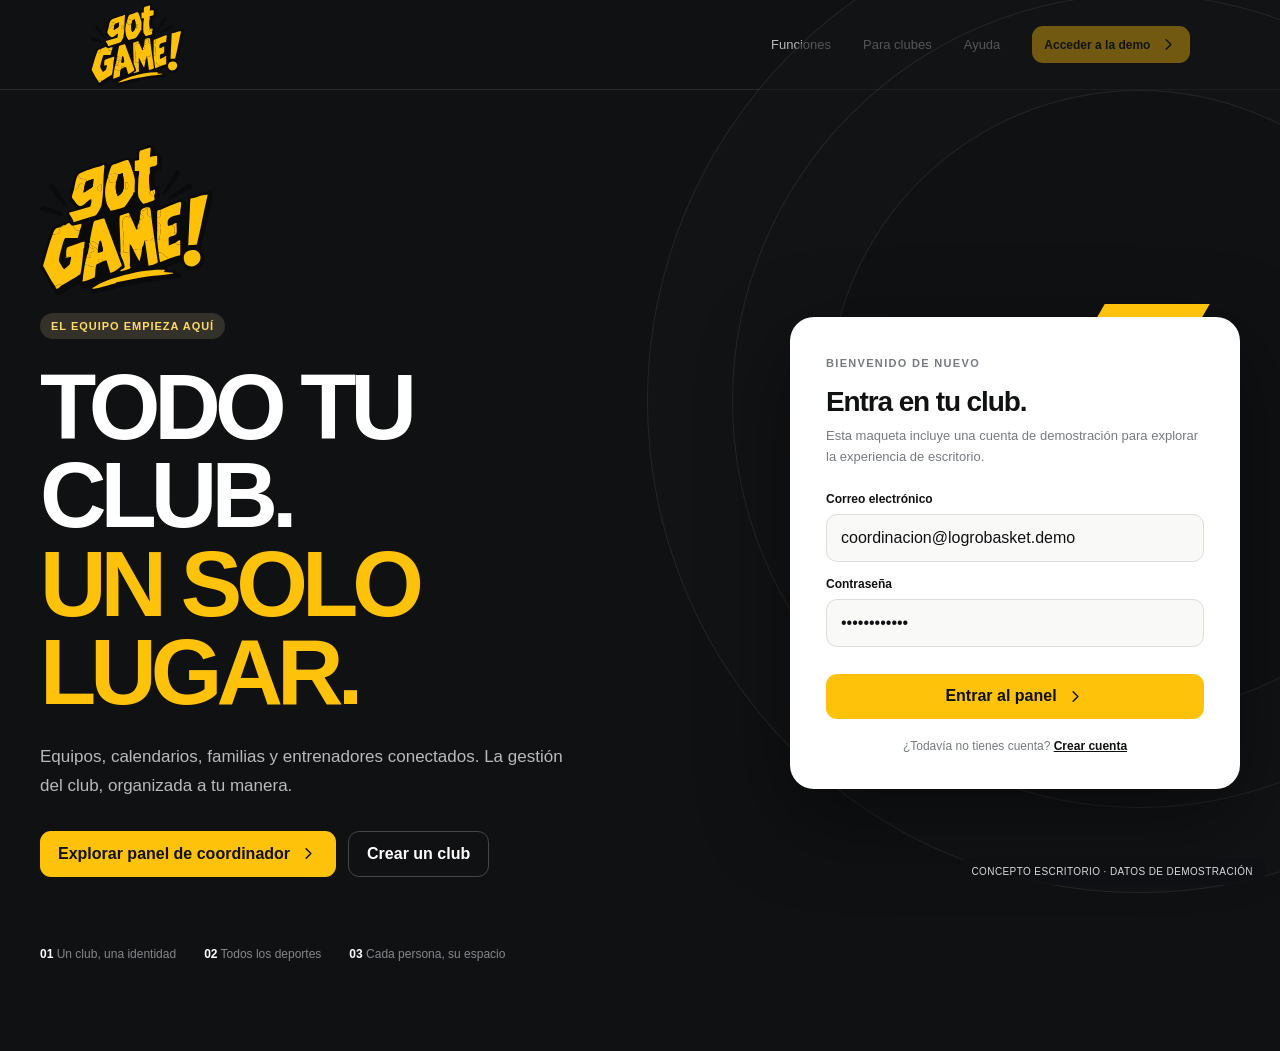
==== commit ee58577e: "Remove light artifact from original desktop got GAME wordmark" ====
--- a/escritorio/index.html
+++ b/escritorio/index.html
@@ -7,8 +7,8 @@
 .brand-visual{display:flex;align-items:center;min-height:58px}.brand-assets{display:flex;align-items:center;gap:10px}.brand-gg{width:43px;height:43px;object-fit:contain}.brand-wordmark{width:112px;height:65px;object-fit:contain;object-position:left center}.top-landing .brand-visual{height:65px}.sidebar .brand-visual{margin:0 0 29px 10px}.sidebar .brand-gg{width:37px;height:37px}.sidebar .brand-wordmark{width:108px;height:61px}.hero-original-logo{margin:0 0 18px}.hero-original-logo .brand-gg{width:65px;height:65px}.hero-original-logo .brand-wordmark{width:166px;height:135px}.hero-original-logo .brand-assets{gap:18px}@media(max-width:700px){.hero-original-logo .brand-gg{width:45px;height:45px}.hero-original-logo .brand-wordmark{width:120px;height:100px}} .gg-net-card{display:flex;align-items:center;justify-content:space-between;gap:14px;padding:17px 0;border-bottom:1px solid #e9e9e9}.gg-net-card h3{margin:0 0 5px}.gg-net-card p{margin:0;font-size:13px;color:#777}.gg-net-card button{white-space:nowrap}.gg-club-photo{width:100%;height:100%;object-fit:contain;border-radius:9px}.brand-visual .brand-wordmark{width:122px;height:82px}.hero-original-logo .brand-wordmark{width:175px;height:150px}</style></head><body>
 <svg style="display:none" xmlns="http://www.w3.org/2000/svg"><symbol id="i-home" viewBox="0 0 24 24"><path d="m3 10 9-7 9 7v10H3z"/><path d="M9 20v-7h6v7"/></symbol><symbol id="i-users" viewBox="0 0 24 24"><circle cx="9" cy="8" r="3"/><path d="M3 20v-2a6 6 0 0 1 12 0v2M17 5a3 3 0 0 1 0 6m1 4a5 5 0 0 1 3 5"/></symbol><symbol id="i-cal" viewBox="0 0 24 24"><rect x="3" y="5" width="18" height="16" rx="2"/><path d="M7 3v4M17 3v4M3 10h18"/></symbol><symbol id="i-msg" viewBox="0 0 24 24"><path d="M4 4h16v13H8l-4 4z"/><path d="M8 9h8M8 13h5"/></symbol><symbol id="i-building" viewBox="0 0 24 24"><path d="M4 21V4l8-2 8 2v17zM2 21h20M9 7h1m4 0h1M9 11h1m4 0h1M9 15h1m4 0h1"/></symbol><symbol id="i-settings" viewBox="0 0 24 24"><circle cx="12" cy="12" r="3"/><path d="M10 2h4l1 3 3 1 3-1 2 4-2 2v3l2 2-2 4-3-1-3 1-1 3h-4l-1-3-3-1-3 1-2-4 2-2v-3L1 9l2-4 3 1 3-1z"/></symbol><symbol id="i-bell" viewBox="0 0 24 24"><path d="M18 8a6 6 0 0 0-12 0c0 7-3 8-3 9h18c0-1-3-2-3-9M10 21h4"/></symbol><symbol id="i-chevron" viewBox="0 0 24 24"><path d="m9 18 6-6-6-6"/></symbol><symbol id="i-plus" viewBox="0 0 24 24"><path d="M12 5v14M5 12h14"/></symbol><symbol id="i-clock" viewBox="0 0 24 24"><circle cx="12" cy="12" r="9"/><path d="M12 7v5l4 2"/></symbol><symbol id="i-check" viewBox="0 0 24 24"><path d="m4 12 5 5L20 6"/></symbol><symbol id="i-filter" viewBox="0 0 24 24"><path d="M3 5h18l-7 8v6l-4 2v-8z"/></symbol><symbol id="i-logout" viewBox="0 0 24 24"><path d="M10 3H4v18h6M14 7l5 5-5 5M8 12h11"/></symbol><symbol id="i-info" viewBox="0 0 24 24"><circle cx="12" cy="12" r="9"/><path d="M12 11v6M12 7h.01"/></symbol><symbol id="i-search" viewBox="0 0 24 24"><circle cx="10" cy="10" r="7"/><path d="m15 15 6 6"/></symbol></svg>
 <div class="preview-stamp">CONCEPTO ESCRITORIO · DATOS DE DEMOSTRACIÓN</div>
-<div id="landing" class="landing"><header class="top-landing"><div class="brand-visual"><span class="brand-assets"><img class="brand-wordmark" alt="got GAME!" src="data:image/svg+xml;charset=utf-8,%3Csvg%20xmlns%3D%22http%3A%2F%2Fwww.w3.org%2F2000%2Fsvg%22%20viewBox%3D%220%200%20239.048%20207.724%22%3E%3Cdefs%3E%3Cstyle%3E.cls-1%7Bfill%3A%23FFC107%3B%7D.cls-2%7Bfill%3A%23F7F4EA%3B%7D.cls-3%7Bfill%3A%23FFC107%3B%7D.cls-4%7Bfill%3A%230B0B0B%3B%7D.cls-5%7Bfill%3A%230B0B0B%3B%7D.cls-6%7Bfill%3A%230B0B0B%3B%7D%3C%2Fstyle%3E%3C%2Fdefs%3E%3Cpath%20class%3D%22cls-4%22%20d%3D%22M77.981%2C27.939c2.096-.599%2C12.078-4.26%2C13.396-4.086.628.083%2C1.816%2C4.03%2C4.127%2C3.839.331-.027%2C3.701-2.954%2C5.477-3.753-.178.847.259%2C2.413%2C0%2C3-.243.55-1.728%2C1.092-2.279%2C2.29-1.523%2C3.311-2.546%2C7.261-3.721%2C10.71-.518%2C1.52-.625%2C2.763-1%2C4-4.484%2C14.804-5.557%2C21.514-1.774%2C37.274.838%2C3.492%2C4.149%2C6.026%2C4.897%2C9.606%2C1.144.734%2C17.92-4.174%2C19.827-5.428%2C2.254-1.481%2C9.79-14.1%2C12.049-17.451l2.996-.007c.426-1.164-.981-1.883-.996-1.993-.782-5.788.578-13.018%2C0-19h5c-.21%2C6.167-.961%2C19.027.045%2C24.455.349%2C1.883%2C5.314%2C10.18%2C7.003%2C10.137%2C1.166-.029%2C12.313-3.835%2C13.952-4.592.499-.23.695-.593%2C1-1%2C1.039-1.386.121-2.52%2C0-4%2C2.53-.88%2C2.693%2C3.528%2C2.737%2C4.76.144%2C4.076-3.162%2C7.774%2C4.263%2C7.24%2C0%2C.667%2C0%2C1.333%2C0%2C2v4c-.856.42-2.261-.238-2.849%2C1.635-.416%2C3.111-.047%2C6.254-.151%2C9.365-.066%2C1.994.029%2C4.003%2C0%2C6-.019%2C1.333.005%2C2.667%2C0%2C4-.011%2C2.654-.092%2C5.35%2C0%2C8%2C.126%2C3.643-.217%2C7.367%2C0%2C11%2C.332%2C5.561%2C1.377%2C13.186%2C2%2C19%2C.461%2C4.304%2C1.143%2C8.757%2C2.011%2C13.003.927.657%2C12.044-4.322%2C13.989-5.003%2C4.51-1.58%2C9.25-2.951%2C13.898-4.099.097-4.939.256-9.961.102-14.901-.062-1.991.052-4.006-.005-5.995-2.498-.345-4.262%2C2.13-5.995%2C2.995-1.187.593-9.567%2C4.476-9.994%2C3.996.456-2.437-.95-9.899.612-11.101%2C1.879-1.446%2C7.634-2.151%2C9.382-3.895%2C2.346-2.34.352-12.187.994-15.996-2.727-.411-5.225%2C2.317-6.994%2C2.996-.957.367-4.618%2C1.381-4.995.996-2.918-13.469%2C7.031-13.088%2C16.899-16.089-.59-5.107%2C1.864-10.535%2C1.18-15.484-.314-2.272-1.913-1.194-2.084-1.423-.249-.333.172-2.235%2C0-3%2C3.761-.758%2C4.435-2.973%2C6%2C2%2C.677%2C2.152-1.647%2C3.571%2C3%2C3%2C.285%2C1.206%2C1.006%2C2.918%2C1%2C4-.005.945-3.133%2C5.419.49%2C5.005%2C1.018-.193.408-3.734.51-5.005.274-3.423.362-7.683%2C1-11%2C.999-.015%2C2.001.022%2C3%2C0l-3.003%2C65.005c1.683-.229%2C11.524-.637%2C11.956-1.054.182-.176.732-3.687%2C1.047-4.951%2C3.321-.991%2C2.679%2C2.991%2C6%2C2-.875%2C3.564.73%2C8.839-3.997%2C10.496%2C15.423%2C10.947%2C3.073%2C33.75-15.003%2C27.504l.996-3.994-4.996.994c-1.858-1.822-4.634-6.321-4.987-6.545-2.969-1.886-17.599%2C5.494-22.015%2C5.556l4.712%2C4.974c1.718.314%2C3.61-.212%2C5.29.016v3l-13-1.01%2C1.999-2.98c-11.382-.19-22.946.531-34.209%2C2.28-7.385%2C1.147-15.945%2C3.312-22.005%2C4.952-15.164%2C4.102-31.967%2C9.321-44.78%2C18.263-.145.787.874.56%2C1.501.514%2C6.785-.492%2C23.842-5.939%2C31.494-8.019.437-.119.805-.585%2C1-1%2C14.121-2.751%2C28.396-5.794%2C42.643-7.857%2C11.676-1.691%2C23.897-1.655%2C35.357-4.143%2C1.606-.349%2C3.379.322%2C4-2%2C2.68.856%2C6.251-.483%2C7.481%2C4.05%2C1.973%2C7.266-13.909%2C5.365-18.975%2C5.957-34.304%2C4.003-67.787%2C11.017-101.059%2C20.041-4.511.128-10.302-6.094-5.447-10.037-3.977-.671-9.038%2C4.105-12.378%2C2.899-2.184-.789-1.473-7.343-4.934-6.772-2.03.335-15.353%2C10.086-19.017%2C12.03-2.258%2C1.198-4.134%2C2.232-6.671%2C2.834.613-2.972-2.555-3.133-2%2C0-1.844-.726-3.701-2.122-4.959-3.767-7.079-9.26-11.761-23.166-19.293-32.544-.654-.932-.617-1.841-.544-2.916.318-4.706%2C4.5-16.661%2C6.083-21.985%2C1.764-5.93%2C7.495-25.745%2C10.275-29.725%2C2.73-3.908%2C18.431-8.869%2C23.403-11.117l-3.929-12.898%2C12.963-4.06c-1.097-.996-1.503-3.328-1.998-3.988l4-2c7.503%2C7.438%2C12.119-3.723%2C19.505-6.995%2C1.219%2C1.857-.117%2C9.476-1.491%2C10.509l-29.011%2C8.497c-.944%2C1.271%2C7.056%2C10.057%2C6.009%2C12.986l30.279-9.207c2.535-1.351%2C8.032-11.298%2C8.649-14.351%2C3.338-16.504%2C1.724-37.009%2C4.065-53.948-1.065-4.077-1.976-1.403-4.466-.456-2.141.815-4.375%2C1.286-6.539%2C1.964v-3ZM138.981%2C92.939c-.21.184.179%2C1.477%2C0%2C2-1.207%2C3.524-.442%2C5.467-1%2C8-.288%2C1.309-.696%2C2.643-1%2C4-.503%2C2.249-3.266%2C5.418-2%2C9-.315.139-.731%2C1.457-1.988%2C1.001-2.771-6.739-5.682-13.523-9.012-20.001-.532-1.036.118-3.01-2.296-2.852-.585.038-10.63%2C3.404-11.11%2C3.739-2.181%2C1.521%2C1.73%2C46.286.469%2C52.551.869%2C4.33%2C6.346%2C14.237%2C5.982%2C18.062-.348%2C3.656-6.388%2C2.871-6.038%2C6.495%2C2.551-.526%2C13.38-2.627%2C13.923-4.619.342-1.256-.902-2.859-.825-3.982.49-7.178.153-11.343-.103-18.393-.132-3.648.087-7.349.01-11%2C2.609%2C1.648%2C3.609%2C5.354%2C4.99%2C8%2C2.79%2C5.344%2C5.143%2C10.984%2C8.5%2C16.01.819-.03%2C3.043-14.145%2C3.5-16.01.208-.846-.195-2.124%2C0-3%2C.025-.112.862-.47%2C1-1%2C.081-.313-.086-.691%2C0-1%2C.059-.211.847-.557%2C1-1%2C.671-1.937.958-6.607%2C2-7l5.005%2C34.998c.574.624%2C12.371-2.779%2C12.919-4.623-1.552-11.119-3.396-22.264-4.924-33.375-1.328-9.657-2.622-19.351-4-29-.469-3.282-.559-6.775-1-10-.198-1.452.344-1.727-1-3-2.393-2.266-13.716.752-13%2C6ZM106.981%2C99.939c-2.117-.126-4.375.303-6.473-.029-1.903-.301-4.224-3.801-4.57.532-.13%2C1.623%2C5.032%2C12.379%2C6.182%2C14.858%2C1.271%2C2.742%2C2.608%2C6.746%2C4.862%2C8.638v-24ZM68.981%2C132.939c-.016.636-.088%2C1.398%2C0%2C2-1.795.849-.702%2C3.568-1%2C5-.688%2C3.314-1.302%2C6.708-2%2C10-.075.352-.813%2C1.099-1%2C2-.279%2C1.343-.733%2C2.654-1%2C4-.596%2C3-1.448%2C6.046-2%2C9-1.32%2C7.072-2.494%2C14.81-3%2C22-.005.071-1.056-.25-1%2C1%2C.067%2C1.487%2C1.218%2C1.01%2C2.294.81%2C1.806-.336%2C14.764-5.027%2C15.251-5.765%2C1.058-4.23.603-9.934%2C1.455-14.045%2C1.122-5.411%2C2.248-4.196%2C6-6%2C.985-.474%2C3.549-1.837%2C4-2%2C.994-.359%2C4.333-1.394%2C4.946-.965l5.067%2C16.962c1.473%2C1.309%2C15.821-8.123%2C15.937-10.447l-24.008-64.492c-.757-.658-13.364%2C2.721-14.418%2C3.966-.889%2C1.051-5.458%2C24.39-5.524%2C26.976ZM34.981%2C110.939c-1.886-.04-3.917.285-5%2C2-.316.069-.676-.056-1%2C0-.457.078-.853.55-1%2C1-.284-.043-.717-.045-1%2C0-7.291%2C1.167-7.807%2C5.365-10%2C11-5.252%2C13.496-8.906%2C28.503-12.983%2C42.443%2C5.333%2C9.441%2C10.389%2C19.969%2C16.983%2C28.557.54.703-.168%2C3.073%2C2.468%2C3.035%2C2.371-.034%2C4.227-3.26%2C5.532-4.035%2C8.901-5.291%2C18.236-10.144%2C26.701-16.296%2C2.674-11.369%2C3.117-23.198%2C4.299-34.704.011-.111.84-.226%2C1-2%2C.224-2.481-.075-4.214.543-6.98.269-1.207%2C1.172-1.236-1.058-1.048-1.798.152-21.939%2C7.132-22.839%2C7.938-2.221%2C1.991-1.522%2C10.259-1.645%2C13.09-.006.138-1.299.632-1.021%2C1.47l.529.526c.494-.266.438-.983.492-.996.315-.076.689.082%2C1%2C0%2C.934-.245%2C2.511.446%2C3-1%2C.77.22%2C2.079-.181%2C3.001.004.35.385-1.698%2C9.477-2.034%2C10.212-.21.46-7.039%2C6.633-7.532%2C6.743-1.568.35-7.189-9.996-7.43-11.535-.5-3.185%2C3.156-15.745%2C4.28-19.64s1.909-8.607%2C4.215-11.785h17.5c1.042-3.644%2C2.008-7.343%2C3-11%2C.784-2.893%2C2.743-5.556%2C1.994-8.995l-11.994%2C2.995c-.451-.467-3.832-1.563-4.593-3.928-2.268-.059-3.864%2C2.125-5.407%2C2.928ZM201.289%2C149.253c-4%2C3.617-2.924%2C13.236%2C1.328%2C16.549%2C8.213%2C6.397%2C20.531-1.198%2C19.339-11.266-1.241-10.483-14.013-11.299-20.667-5.282ZM222.975%2C163.944c-1.091-1.091-3.08.899-1.989%2C1.989s3.08-.899%2C1.989-1.989ZM172.976%2C169.949c-1.404-.719-2.668.633-1.99.98%2C1.404.719%2C2.668-.633%2C1.99-.98Z%22%2F%3E%3Cpath%20class%3D%22cls-6%22%20d%3D%22M204.981%2C73.939c.129-.671-.045-1.416.462-2.004.995-1.263%2C28.773-8.7%2C30.967-8.068.874.252.39%2C1.773.946%2C2.656.28.444%2C1.486.5%2C1.623%2C1.137.5%2C2.329-1.848%2C11.21-2.487%2C14.29-3.682%2C17.725-8.198%2C35.417-12.511%2C52.989-3.321.991-2.679-2.991-6-2%2C5.265-21.123%2C8.723-42.855%2C14-63.99-8.572-.604-15.563%2C4.805-24%2C4.99-.999.022-2.001-.015-3%2C0Z%22%2F%3E%3Cpath%20class%3D%22cls-6%22%20d%3D%22M100.981%2C23.939c3.322-1.494%2C15.845-6.504%2C18.669-6.765%2C2.63-.243%2C5.56%2C3.362%2C6.838%2C3.422.77.036%2C2.115-1.13%2C3.229-1.429%2C1.22-.327%2C4.108-.084%2C4.263-.23.678-.637-.832-11.341.14-12.858.612-.956%2C20.779-6.9%2C21.726-5.983%2C2.046%2C4.502%2C4.359%2C5.649%2C3.145%2C11.842%2C3.942-1.163%2C6.734-2.199%2C6.99%2C3.001-.156.027-2.865.917-3%2C1l-.012-1.998c-.809-.257-.857.966-.988.998-3.075.743-6.953.373-9.99%2C2l.985-12.997c-.531-.558-14.263%2C3.65-14.765%2C4.234-2.077%2C2.419-.637%2C11.855-1.337%2C12.658-.544.624-5.893.806-5.893%2C1.105v14l6.005-.004c.519%2C3.778-.879%2C7.309-1.005%2C11.004h-5c-.343-3.553-7.095-24.607-9.182-25.826-2.934-1.714-16.539%2C6.063-20.818%2C5.826.259-.587-.178-2.153%2C0-3Z%22%2F%3E%3Cpath%20class%3D%22cls-6%22%20d%3D%22M77.981%2C27.939v3c-5.502%2C1.724-21.382%2C6.432-25%2C10-3.393%2C3.347-4.891%2C15.04-6%2C20-.662%2C2.959-3.575%2C9.59-2.853%2C12.279.144.536%2C6.152%2C8.025%2C6.853%2C8.721l-4%2C2c-.849-1.132-5.328-4.504-5.924-5.78-3.759-8.047%2C6.038-30.922%2C8.165-39.971%2C9.548-4.679%2C18.658-7.36%2C28.759-10.249Z%22%2F%3E%3Cpath%20class%3D%22cls-4%22%20d%3D%22M164.981%2C34.939c-1.582.668-3.966%2C2.513-6%2C3-1.367.327-3.469-.24-4.997.007.205%2C1.869%2C1.104%2C3.544%2C1.092%2C5.484-.025%2C3.99-4.021%2C8.708%2C2.905%2C7.509-.04%2C2.328.022%2C4.678-.005%2C7.005%2C8.304-1.66%2C8.286%2C5.376%2C8.005%2C11.995-5.54-.209-6.865-5.468-6.01-9.995-1.787-.423-.674%2C1.732-.99%2C1.995-.262.218-2.183-.138-3%2C0-.473.08-.882.521-1%2C1-.31.079-.712-.107-1%2C0l-1%2C1c-.311.078-.678-.058-1%2C0v-1c-.2-2.624-.945-4.832-1-8%2C1.957-4.518.845-10.86%2C1-16%2C.055-1.835-.435-6.943.141-7.862%2C1.124-1.794%2C9.598-.597%2C9.859-5.138.05.424%2C1.169%2C1.878%2C1.403%2C3.148.441%2C2.395-1.193%2C5.034%2C1.597%2C5.852Z%22%2F%3E%3Cpath%20class%3D%22cls-5%22%20d%3D%22M37.976%2C85.934c-1.615%2C1.61-5.999-3.434-7.02-4.47-2.688-2.728-17.626-20.801-17.972-23.097-.496-3.286.936-5.3%2C4.314-4.282%2C1.623.489%2C17.609%2C24.431%2C19.324%2C27.713.475.908%2C2.214%2C3.278%2C1.355%2C4.136Z%22%2F%3E%3Cpath%20class%3D%22cls-5%22%20d%3D%22M206.722%2C54.118c3.695-.619%2C5.509%2C1.362%2C3.778%2C4.834-1.661%2C3.331-26.176%2C12.444-30.476%2C16.554l-3.039-1.082c-.283-1.364%2C2.046-3.167%2C3.059-3.921%2C2.672-1.989%2C25.134-16.126%2C26.678-16.384Z%22%2F%3E%3Cpath%20class%3D%22cls-5%22%20d%3D%22M192.911%2C36.018c.54%2C1.998-.274%2C3.541-1.088%2C5.268-2.643%2C5.608-12.988%2C19.345-17.231%2C24.763-.784%2C1.001-1.328%2C3.191-3.096%2C2.884-2.274-.395-.756-2.315-.341-3.309%2C4.165-9.995%2C11.128-19.119%2C15.776-28.963%2C1.548-2.052%2C3.911-1.464%2C5.981-.643Z%22%2F%3E%3Cpath%20class%3D%22cls-5%22%20d%3D%22M30.942%2C93.989c.829%2C1.26-.184%2C3.764-2.239%2C3.783-1.737.016-22.981-5.762-25.281-6.774-5.801-2.553-3.566-7.573%2C1.787-6.886%2C2.27.291%2C24.976%2C8.726%2C25.733%2C9.877Z%22%2F%3E%3Cpath%20class%3D%22cls-6%22%20d%3D%22M192.981%2C75.939c.172.765-.249%2C2.667%2C0%2C3-9.07%2C3.554-18.122%2C6.959-27%2C11-.279.127-.734-.131-1%2C0v-4c9.454-2.809%2C18.26-8.036%2C28-10Z%22%2F%3E%3Cpath%20class%3D%22cls-6%22%20d%3D%22M158.981%2C61.939c.316-.263-.797-2.418.99-1.995-.854%2C4.527.47%2C9.786%2C6.01%2C9.995-.109%2C2.558-.849%2C5.108-1%2C8-2.974-1.09-3.228%2C4.915%2C0%2C4-.013.666%2C0%2C1.334%2C0%2C2-7.426.534-4.119-3.164-4.263-7.24-.044-1.232-.206-5.64-2.737-4.76-.027-.33.046-.676%2C0-1-.091-.637.119-1.398%2C0-2%2C1.897-1.417.764-4.811%2C1-7Z%22%2F%3E%3Cpath%20class%3D%22cls-6%22%20d%3D%22M161.981%2C19.939l4.006-.008c.139%2C2.527-1.024%2C4.635%2C1.994%2C4.008-.174%2C3.63.209%2C7.323-.075%2C10.953-.858.363-2.348-.197-2.925.047-2.79-.818-1.156-3.457-1.597-5.852-.234-1.271-1.353-2.724-1.403-3.148-.077-.651.068-1.346%2C0-2%2C2.972.613%2C3.133-2.555%2C0-2-.039-.66%2C0-1.337%2C0-2Z%22%2F%3E%3Cpath%20class%3D%22cls-6%22%20d%3D%22M158.981%2C37.939c-.08%2C4.445-.922%2C8.495-1%2C13-6.925%2C1.198-2.93-3.519-2.905-7.509.012-1.94-.887-3.615-1.092-5.484%2C1.527-.247%2C3.63.32%2C4.997-.007Z%22%2F%3E%3Cpath%20class%3D%22cls-4%22%20d%3D%22M165.981%2C14.939c.742-.129%2C2.806-.387%2C3.055.53.401%2C2.919-.92%2C5.663-1.055%2C8.47-3.018.627-1.856-1.482-1.994-4.008l-4.006.008v-2c.677-.334.879-1.926%2C1-2%2C.135-.083%2C2.844-.973%2C3-1Z%22%2F%3E%3Cpath%20class%3D%22cls-6%22%20d%3D%22M200.981%2C169.939l4.996-.994-.996%2C3.994c-3.181-1.099-2.214-1.249-4-3Z%22%2F%3E%3Cpath%20class%3D%22cls-6%22%20d%3D%22M187.981%2C175.939c-.621%2C2.322-2.394%2C1.651-4%2C2v-4c3.552.481%2C3.597%2C1.871%2C4%2C2ZM185.481%2C175.939v1c.649-.333.649-.667%2C0-1Z%22%2F%3E%3Cpath%20class%3D%22cls-5%22%20d%3D%22M203.981%2C84.939c-.102%2C1.271.508%2C4.812-.51%2C5.005-3.623.414-.495-4.06-.49-5.005h1Z%22%2F%3E%3Cpath%20class%3D%22cls-6%22%20d%3D%22M198.981%2C77.939c4.368-.608%2C2.473.774%2C3%2C3-4.647.571-2.323-.848-3-3Z%22%2F%3E%3Cpath%20class%3D%22cls-4%22%20d%3D%22M164.981%2C77.939c-.069%2C1.325.027%2C2.671%2C0%2C4-3.228.915-2.974-5.09%2C0-4Z%22%2F%3E%3Cpath%20class%3D%22cls-6%22%20d%3D%22M24.981%2C206.939c-.555-3.133%2C2.613-2.972%2C2%2C0-.195.046-.404.834-1.222.782-.375-.024-.524-.682-.778-.782Z%22%2F%3E%3Cpath%20class%3D%22cls-1%22%20d%3D%22M44.981%2C111.939c3.061%2C3.172%2C3.083%2C8.793%2C10%2C6-.992%2C3.657-1.958%2C7.356-3%2C11h-17.5c-2.306%2C3.178-3.088%2C7.88-4.215%2C11.785s-4.78%2C16.455-4.28%2C19.64c.241%2C1.539%2C5.863%2C11.885%2C7.43%2C11.535.493-.11%2C7.322-6.284%2C7.532-6.743.336-.736%2C2.385-9.827%2C2.034-10.212-.922-.186-2.231.216-3.001-.004-1.669-.477-3.368-2.745-3%2C1-.311.082-.685-.076-1%2C0v-1c.124-2.831-.575-11.099%2C1.645-13.09.9-.807%2C21.041-7.787%2C22.839-7.938%2C2.23-.188%2C1.328-.158%2C1.058%2C1.048-.618%2C2.766-.319%2C4.499-.543%2C6.98l-1%2C2c-1.183%2C11.506-1.626%2C23.334-4.299%2C34.704-8.465%2C6.152-17.799%2C11.005-26.701%2C16.296.818-4.183-6.034-1.265-8%2C1-6.594-8.589-11.65-19.116-16.983-28.557%2C4.077-13.94%2C7.731-28.947%2C12.983-42.443%2C2.56-1.196%2C8.975-1.558%2C10.562-3.972%2C1.186-1.804-3.361-4.492-.562-7.028.283-.045.716-.043%2C1%2C0%2C.168.026.208%2C1.26.988.998l.012-1.998c.324-.056.684.069%2C1%2C0%2C3.109-.679%2C2.644-.773%2C5-2%2C1.543-.804%2C3.139-2.987%2C5.407-2.928.76%2C2.366%2C4.142%2C3.462%2C4.593%2C3.928Z%22%2F%3E%3Cpath%20class%3D%22cls-3%22%20d%3D%22M77.981%2C30.939c2.164-.678%2C4.399-1.149%2C6.539-1.964%2C2.49-.948%2C3.402-3.622%2C4.466.456-2.342%2C16.939-.727%2C37.444-4.065%2C53.948-.618%2C3.053-6.115%2C13-8.649%2C14.351l-30.279%2C9.207c1.047-2.929-6.953-11.715-6.009-12.986l29.011-8.497c1.374-1.033%2C2.71-8.652%2C1.491-10.509-7.386%2C3.272-12.002%2C14.433-19.505%2C6.995-.701-.695-6.71-8.185-6.853-8.721-.722-2.689%2C2.192-9.32%2C2.853-12.279%2C6.827.955%2C4.756-1.548%2C6.543-4.957%2C1.527-2.914%2C5.898-2.518%2C8.457-1.043-.969%2C3.2-1.624%2C7.615-1.995%2C10.995.589.667%2C12.008-7.17%2C12.491-7.998%2C1.082-1.851.763-8.361%2C1.497-10.993-.319-.35-8.147%2C2.499-8.994%2C2.996-3.439-5.15-13.092-.518-12-9%2C3.618-3.568%2C19.498-8.276%2C25-10ZM84.976%2C54.936c-1.836-1.794-11.481%2C6.955-1.504%2C9.022%2C3.003.622.93-7.161%2C1.504-9.022Z%22%2F%3E%3Cpath%20class%3D%22cls-1%22%20d%3D%22M68.981%2C132.939c.066-2.585%2C4.635-25.924%2C5.524-26.976%2C1.053-1.246%2C13.66-4.624%2C14.418-3.966l24.008%2C64.492c-.115%2C2.325-14.463%2C11.757-15.937%2C10.447l-5.067-16.962c-.612-.429-3.952.606-4.946.965-1.369-6.999-12.301-.797-4%2C2-3.752%2C1.804-4.878.589-6%2C6-5.311.469-10.359-1.725-15-4%2C.552-2.954%2C1.404-6%2C2-9%2C7.899%2C1.386%2C8.753-3.571%2C1-4%2C.187-.901.925-1.648%2C1-2%2C3.356.278%2C6.619-1.275%2C9-3.515-.021-4.435-7.028-2.774-7-6.485.298-1.432-.795-4.151%2C1-5%2C.818%2C5.574%2C7.361%2C6.419%2C11%2C10-.149.929.123%2C2.044%2C0%2C3-.011.087-.968.192-.983.492l.983.508c2.412-.222%2C6.806-.591%2C7.037-3.486.063-.796-2.604-12.048-3.046-12.516-2.221-2.349-2.825%2C5.169-2.99%2C6.002-2.881-3.661-7.167-5.79-12-6Z%22%2F%3E%3Cpath%20class%3D%22cls-3%22%20d%3D%22M100.981%2C26.939c4.279.237%2C17.884-7.54%2C20.818-5.826%2C2.087%2C1.219%2C8.839%2C22.274%2C9.182%2C25.826.578%2C5.982-.782%2C13.212%2C0%2C19-2.844-.669-1.662%2C1.498-2%2C2-2.259%2C3.351-9.795%2C15.97-12.049%2C17.451-1.908%2C1.254-18.683%2C6.162-19.827%2C5.428-.748-3.579-4.059-6.114-4.897-9.606-3.783-15.759-2.711-22.47%2C1.774-37.274.996%2C1.548%2C2.074%2C6.901%2C2.943%2C7.597%2C1.385%2C1.11%2C5.955-1.999%2C8.057%2C1.403-.994%2C5.872-.382%2C12.595%2C2.522%2C18.002%2C11.971-5.431%2C8.827-21.349%2C6.465-32.003-1.858.641-3.984%2C1.983-5.987%2C2.001-1.223.011-2.965-1.002-4.507-1.023-3.12-.042-6.028%2C1.295-8.493.023%2C1.175-3.45%2C2.198-7.399%2C3.721-10.71.551-1.198%2C2.036-1.739%2C2.279-2.29ZM120.955%2C51.945c-.288-.233-2.148.124-2.97-.012v9.001c5.499%2C2.257%2C3.932-8.213%2C2.97-8.99Z%22%2F%3E%3Cpath%20class%3D%22cls-1%22%20d%3D%22M138.981%2C92.939c.405-.354%2C2.811%2C1.159%2C2.004-3.006%2C3.646%2C3.338%2C5.805-4.116%2C7.99-1.989.585.57-3.724%2C11.891%2C5.005%2C11.995%2C1.378%2C9.649%2C2.672%2C19.343%2C4%2C29-3.519-1.117-3.902%2C3.322-5.667%2C3.91-2.044.682-5.414-1.634-7.333-.91-1.042.393-1.329%2C5.063-2%2C7l-1%2C1c-.086.309.081.687%2C0%2C1l-1%2C1c-.195.876.208%2C2.154%2C0%2C3-3.851-2.371-7.96-.02-12%2C0-1.381-2.646-2.381-6.351-4.99-8%2C.077%2C3.651-.142%2C7.352-.01%2C11-2.283-.033-5.183%2C1.534-7.345%2C1.071-3.531-.756-.695-16.597-.754-19.464-.133-6.51-2.1-15.828-1.946-22.068.093-3.76%2C2.798-9.424%2C7.445-8.591.933.167.032%2C3.195%2C2.595%2C2.047l.004-3.994c3.33%2C6.478%2C6.241%2C13.262%2C9.012%2C20.001%2C1.257.456%2C1.673-.862%2C1.988-1.001%2C4.346-1.919%2C3.969-4.964%2C2-9%2C.304-1.357.712-2.691%2C1-4%2C7.343.649%2C5.439-5.054%2C1-8%2C.179-.523-.21-1.816%2C0-2Z%22%2F%3E%3Cpath%20class%3D%22cls-1%22%20d%3D%22M192.981%2C78.939c.171.228%2C1.77-.849%2C2.084%2C1.423.683%2C4.949-1.771%2C10.377-1.18%2C15.484-9.867%2C3.001-19.816%2C2.621-16.899%2C16.089.377.385%2C4.038-.629%2C4.995-.996%2C7.824%2C2.151.842%2C9.399%2C6%2C13-1.748%2C1.744-7.502%2C2.449-9.382%2C3.895-1.562%2C1.202-.157%2C8.664-.612%2C11.101.427.48%2C8.807-3.403%2C9.994-3.996-.776%2C2.981%2C3.656%2C2.431%2C6%2C3%2C.154%2C4.94-.006%2C9.962-.102%2C14.901-4.648%2C1.148-9.388%2C2.519-13.898%2C4.099-6.97-.002-9.401-9.284-16-8-.623-5.814-1.668-13.439-2-19l3.995%2C1.995c-2.092-7.034%2C6.132-23.435-3.995-24.995.029-1.997-.066-4.006%2C0-6%2C5.627.514%2C6.046-7.04%2C4-11%2C8.878-4.041%2C17.93-7.446%2C27-11Z%22%2F%3E%3Cpath%20class%3D%22cls-3%22%20d%3D%22M135.981%2C46.939c.126-3.695%2C1.524-7.227%2C1.005-11.004l-6.005.004v-14c0-.3%2C5.349-.481%2C5.893-1.105.7-.803-.74-10.239%2C1.337-12.658.502-.584%2C14.234-4.792%2C14.765-4.234l-.985%2C12.997c3.037-1.626%2C6.915-1.256%2C9.99-2v5c0%2C.663-.039%2C1.34%2C0%2C2s-.068%2C1.346%2C0%2C2-.077%2C1.349%2C0%2C2c-.261%2C4.541-8.735%2C3.344-9.859%2C5.138-.576.919-.086%2C6.027-.141%2C7.862-1.776%2C4.428-1.088%2C10.98-1%2C16%2C.055%2C3.168.8%2C5.376%2C1%2C8%2C.004.05.004.861%2C0%2C1-.015.565-1.467%2C1.908-.888%2C2.826.297.472%2C5.674%2C5.149%2C6.888%2C4.174.046.324-.027.67%2C0%2C1%2C.121%2C1.48%2C1.039%2C2.614%2C0%2C4l-1%2C1c-1.639.757-12.786%2C4.563-13.952%2C4.592-1.688.042-6.654-8.254-7.003-10.137-1.006-5.428-.255-18.288-.045-24.455Z%22%2F%3E%3Cpath%20class%3D%22cls-3%22%20d%3D%22M207.981%2C73.939c8.437-.185%2C15.428-5.594%2C24-4.99-5.276%2C21.135-8.734%2C42.868-14%2C63.99-.315%2C1.264-.865%2C4.775-1.047%2C4.951-.432.417-10.273.825-11.956%2C1.054l3.003-65.005Z%22%2F%3E%3Cpath%20class%3D%22cls-3%22%20d%3D%22M104.981%2C190.939c-7.652%2C2.081-24.71%2C7.527-31.494%2C8.019-.627.046-1.646.273-1.501-.514%2C12.813-8.942%2C29.617-14.16%2C44.78-18.263%2C6.06-1.64%2C14.62-3.805%2C22.005-4.952%2C11.263-1.75%2C22.827-2.471%2C34.209-2.28l-1.999%2C2.98%2C13%2C1.01v1c-11.46%2C2.488-23.681%2C2.452-35.357%2C4.143-14.247%2C2.063-28.522%2C5.106-42.643%2C7.857-.462.09-.865.537-1%2C1Z%22%2F%3E%3Cpath%20class%3D%22cls-3%22%20d%3D%22M123.981%2C96.939l-.004%2C3.994c-2.563%2C1.149-1.662-1.879-2.595-2.047-4.647-.833-7.353%2C4.831-7.445%2C8.591-.154%2C6.24%2C1.813%2C15.558%2C1.946%2C22.068.058%2C2.867-2.777%2C18.708.754%2C19.464%2C2.162.463%2C5.062-1.104%2C7.345-1.071.256%2C7.051.592%2C11.216.103%2C18.393-.077%2C1.123%2C1.167%2C2.727.825%2C3.982-.543%2C1.992-11.372%2C4.093-13.923%2C4.619-.349-3.624%2C5.69-2.839%2C6.038-6.495.364-3.825-5.113-13.731-5.982-18.062%2C1.262-6.265-2.65-51.029-.469-52.551.481-.335%2C10.525-3.701%2C11.11-3.739%2C2.414-.158%2C1.764%2C1.816%2C2.296%2C2.852Z%22%2F%3E%3Cpath%20class%3D%22cls-3%22%20d%3D%22M157.981%2C128.939c1.528%2C11.111%2C3.373%2C22.256%2C4.924%2C33.375-.548%2C1.844-12.345%2C5.247-12.919%2C4.623l-5.005-34.998c1.919-.724%2C5.289%2C1.592%2C7.333.91%2C1.764-.588%2C2.148-5.028%2C5.667-3.91ZM157.481%2C132.939v1c.649-.333.649-.667%2C0-1Z%22%2F%3E%3Cpath%20class%3D%22cls-3%22%20d%3D%22M201.289%2C149.253c6.654-6.017%2C19.427-5.2%2C20.667%2C5.282%2C1.192%2C10.069-11.126%2C17.664-19.339%2C11.266-4.253-3.312-5.328-12.932-1.328-16.549Z%22%2F%3E%3Cpath%20class%3D%22cls-3%22%20d%3D%22M76.981%2C168.939c-.852%2C4.111-.397%2C9.815-1.455%2C14.045-.487.738-13.445%2C5.429-15.251%2C5.765-1.076.2-2.227.678-2.294-.81l1-1c.506-7.19%2C1.68-14.928%2C3-22%2C4.641%2C2.275%2C9.689%2C4.469%2C15%2C4Z%22%2F%3E%3Cpath%20class%3D%22cls-2%22%20d%3D%22M106.981%2C99.939v24c-2.253-1.892-3.591-5.896-4.862-8.638-1.149-2.479-6.311-13.234-6.182-14.858.346-4.334%2C2.667-.833%2C4.57-.532%2C2.099.332%2C4.356-.097%2C6.473.029Z%22%2F%3E%3Cpath%20class%3D%22cls-1%22%20d%3D%22M107.981%2C40.939c-.542%2C4.235-2.271%2C7.696-3%2C12-2.102-3.401-6.672-.293-8.057-1.403-.868-.696-1.947-6.049-2.943-7.597.375-1.237.482-2.48%2C1-4%2C2.466%2C1.272%2C5.374-.065%2C8.493-.023%2C1.542.021%2C3.284%2C1.034%2C4.507%2C1.023Z%22%2F%3E%3Cpath%20class%3D%22cls-3%22%20d%3D%22M140.981%2C144.939c-.457%2C1.865-2.681%2C15.98-3.5%2C16.01-3.357-5.026-5.71-10.666-8.5-16.01%2C4.04-.02%2C8.149-2.371%2C12%2C0Z%22%2F%3E%3Cpath%20class%3D%22cls-3%22%20d%3D%22M179.981%2C156.939c-1.945.681-13.062%2C5.661-13.989%2C5.003-.868-4.246-1.55-8.699-2.011-13.003%2C6.599-1.284%2C9.03%2C7.998%2C16%2C8Z%22%2F%3E%3Cpath%20class%3D%22cls-3%22%20d%3D%22M161.981%2C106.939c10.127%2C1.56%2C1.903%2C17.961%2C3.995%2C24.995l-3.995-1.995c-.217-3.633.126-7.357%2C0-11%2C1.681-1.576%2C1.667-6.465%2C0-8%2C.005-1.333-.019-2.667%2C0-4Z%22%2F%3E%3Cpath%20class%3D%22cls-3%22%20d%3D%22M151.981%2C86.939l1%2C3c.441%2C3.225.531%2C6.718%2C1%2C10-8.729-.104-4.42-11.425-5.005-11.995-2.186-2.127-4.345%2C5.328-7.99%2C1.989.807%2C4.165-1.599%2C2.652-2.004%2C3.006-.716-5.248%2C10.607-8.266%2C13-6Z%22%2F%3E%3Cpath%20class%3D%22cls-3%22%20d%3D%22M80.981%2C138.939c-.38%2C1.912-.689%2C4.059-1%2C6-3.639-3.581-10.182-4.426-11-10-.088-.602-.016-1.364%2C0-2%2C4.833.21%2C9.119%2C2.339%2C12%2C6Z%22%2F%3E%3Cpath%20class%3D%22cls-3%22%20d%3D%22M44.981%2C111.939l11.994-2.995c.748%2C3.439-1.21%2C6.103-1.994%2C8.995-6.917%2C2.793-6.939-2.828-10-6Z%22%2F%3E%3Cpath%20class%3D%22cls-3%22%20d%3D%22M16.981%2C124.939c2.193-5.635%2C2.709-9.833%2C10-11-2.799%2C2.535%2C1.748%2C5.223.562%2C7.028-1.587%2C2.414-8.001%2C2.777-10.562%2C3.972Z%22%2F%3E%3Cpath%20class%3D%22cls-3%22%20d%3D%22M181.981%2C110.939c1.769-.679%2C4.267-3.407%2C6.994-2.996-.642%2C3.809%2C1.352%2C13.655-.994%2C15.996-5.158-3.601%2C1.824-10.849-6-13Z%22%2F%3E%3Cpath%20class%3D%22cls-3%22%20d%3D%22M67.981%2C139.939c-.027%2C3.711%2C6.98%2C2.05%2C7%2C6.485-2.382%2C2.24-5.644%2C3.793-9%2C3.515.698-3.292%2C1.312-6.686%2C2-10Z%22%2F%3E%3Cpath%20class%3D%22cls-3%22%20d%3D%22M164.981%2C89.939c.266-.131.721.127%2C1%2C0%2C2.046%2C3.96%2C1.627%2C11.514-4%2C11%2C.104-3.111-.266-6.255.151-9.365.589-1.872%2C1.993-1.214%2C2.849-1.635Z%22%2F%3E%3Cpath%20class%3D%22cls-3%22%20d%3D%22M20.981%2C195.939c1.966-2.265%2C8.818-5.183%2C8-1-1.305.776-3.161%2C4.001-5.532%2C4.035-2.637.038-1.928-2.332-2.468-3.035Z%22%2F%3E%3Cpath%20class%3D%22cls-3%22%20d%3D%22M138.981%2C94.939c4.439%2C2.946%2C6.343%2C8.649-1%2C8%2C.558-2.533-.207-4.476%2C1-8Z%22%2F%3E%3Cpath%20class%3D%22cls-3%22%20d%3D%22M86.981%2C160.939c-.451.163-3.015%2C1.526-4%2C2-8.301-2.797%2C2.631-8.999%2C4-2Z%22%2F%3E%3Cpath%20class%3D%22cls-3%22%20d%3D%22M187.981%2C134.939c1.733-.866%2C3.497-3.34%2C5.995-2.995.057%2C1.99-.057%2C4.004.005%2C5.995-2.344-.569-6.776-.019-6-3Z%22%2F%3E%3Cpath%20class%3D%22cls-3%22%20d%3D%22M134.981%2C115.939c-1.266-3.582%2C1.497-6.751%2C2-9%2C1.969%2C4.036%2C2.346%2C7.081-2%2C9Z%22%2F%3E%3Cpath%20class%3D%22cls-3%22%20d%3D%22M64.981%2C151.939c7.753.429%2C6.899%2C5.386-1%2C4%2C.267-1.346.721-2.657%2C1-4Z%22%2F%3E%3Cpath%20class%3D%22cls-1%22%20d%3D%22M161.981%2C118.939c-.092-2.65-.011-5.346%2C0-8%2C1.667%2C1.535%2C1.681%2C6.424%2C0%2C8Z%22%2F%3E%3Cpath%20class%3D%22cls-3%22%20d%3D%22M34.981%2C110.939c-2.356%2C1.227-1.891%2C1.321-5%2C2%2C1.083-1.715%2C3.114-2.04%2C5-2Z%22%2F%3E%3Cpath%20class%3D%22cls-3%22%20d%3D%22M39.981%2C154.939c-.489%2C1.446-2.066.755-3%2C1-.368-3.745%2C1.331-1.477%2C3-1Z%22%2F%3E%3Cpath%20class%3D%22cls-5%22%20d%3D%22M130.981%2C65.939c.015.11%2C1.422.829.996%2C1.993l-2.996.007c.338-.502-.844-2.669%2C2-2Z%22%2F%3E%3Cpath%20class%3D%22cls-6%22%20d%3D%22M222.975%2C163.944c1.091%2C1.091-.899%2C3.08-1.989%2C1.989s.899-3.08%2C1.989-1.989Z%22%2F%3E%3Cpath%20class%3D%22cls-6%22%20d%3D%22M152.981%2C89.939l-1-3c1.344%2C1.273.802%2C1.548%2C1%2C3Z%22%2F%3E%3Cpath%20class%3D%22cls-5%22%20d%3D%22M59.981%2C143.939l1-2c-.16%2C1.774-.989%2C1.889-1%2C2Z%22%2F%3E%3Cpath%20class%3D%22cls-3%22%20d%3D%22M28.981%2C112.939l-.012%2C1.998c-.78.262-.82-.972-.988-.998.147-.45.543-.922%2C1-1Z%22%2F%3E%3Cpath%20class%3D%22cls-3%22%20d%3D%22M35.981%2C155.939c-.054.013.001.73-.492.996l-.529-.526c-.278-.837%2C1.015-1.332%2C1.021-1.47v1Z%22%2F%3E%3Cpath%20class%3D%22cls-6%22%20d%3D%22M172.976%2C169.949c.678.347-.585%2C1.698-1.99.98-.678-.347.585-1.698%2C1.99-.98Z%22%2F%3E%3Cpath%20class%3D%22cls-5%22%20d%3D%22M141.981%2C139.939l1-1c-.153.443-.941.789-1%2C1Z%22%2F%3E%3Cpath%20class%3D%22cls-5%22%20d%3D%22M140.981%2C141.939l1-1c-.138.53-.975.888-1%2C1Z%22%2F%3E%3Cpath%20class%3D%22cls-6%22%20d%3D%22M156.981%2C76.939l1-1c-.305.407-.501.77-1%2C1Z%22%2F%3E%3Cpath%20class%3D%22cls-6%22%20d%3D%22M57.981%2C187.939c-.056-1.25.995-.929%2C1-1l-1%2C1Z%22%2F%3E%3Cpath%20class%3D%22cls-6%22%20d%3D%22M104.981%2C190.939c.135-.463.538-.91%2C1-1-.195.415-.563.881-1%2C1Z%22%2F%3E%3Cpath%20class%3D%22cls-5%22%20d%3D%22M162.981%2C15.939c-.121.074-.323%2C1.666-1%2C2v-3c.131-.032.179-1.255.988-.998l.012%2C1.998Z%22%2F%3E%3Cpath%20class%3D%22cls-1%22%20d%3D%22M64.981%2C49.939c-2.483%2C1.458-2.273%2C2.598-3%2C5-2.559-1.475-6.93-1.871-8.457%2C1.043-1.787%2C3.41.285%2C5.913-6.543%2C4.957%2C1.109-4.96%2C2.607-16.653%2C6-20-1.092%2C8.482%2C8.561%2C3.85%2C12%2C9Z%22%2F%3E%3Cpath%20class%3D%22cls-1%22%20d%3D%22M155.981%2C62.939c.327%2C1.832%2C1.697%2C4.463%2C2%2C6%2C.119.602-.091%2C1.363%2C0%2C2-1.214.976-6.59-3.702-6.888-4.174-.579-.919.873-2.261.888-2.826.322-.058.689.078%2C1%2C0%2C.428-.107.748-.907%2C1-1%2C.288-.107.69.079%2C1%2C0h1Z%22%2F%3E%3Cpath%20class%3D%22cls-6%22%20d%3D%22M150.981%2C54.939c-.088-5.02-.776-11.572%2C1-16-.155%2C5.14.957%2C11.482-1%2C16Z%22%2F%3E%3Cpath%20class%3D%22cls-3%22%20d%3D%22M158.981%2C61.939c-.236%2C2.189.897%2C5.583-1%2C7-.303-1.537-1.673-4.168-2-6v-1c.817-.138%2C2.738.218%2C3%2C0Z%22%2F%3E%3Cpath%20class%3D%22cls-6%22%20d%3D%22M155.981%2C62.939h-1c.118-.479.527-.92%2C1-1v1Z%22%2F%3E%3Cpath%20class%3D%22cls-3%22%20d%3D%22M152.981%2C63.939l1-1c-.252.093-.572.893-1%2C1Z%22%2F%3E%3Cpath%20class%3D%22cls-6%22%20d%3D%22M151.981%2C63.939c.004-.139.004-.95%2C0-1v1Z%22%2F%3E%3Cpath%20class%3D%22cls-4%22%20d%3D%22M161.981%2C21.939c3.133-.555%2C2.972%2C2.613%2C0%2C2-.068-.654.039-1.34%2C0-2Z%22%2F%3E%3Cpath%20class%3D%22cls-4%22%20d%3D%22M185.481%2C175.939c.649.333.649.667%2C0%2C1v-1Z%22%2F%3E%3Cpath%20class%3D%22cls-6%22%20d%3D%22M64.981%2C49.939c.847-.497%2C8.675-3.346%2C8.994-2.996-.734%2C2.632-.415%2C9.142-1.497%2C10.993-.484.828-11.903%2C8.665-12.491%2C7.998.37-3.381%2C1.026-7.795%2C1.995-10.995.727-2.402.517-3.542%2C3-5Z%22%2F%3E%3Cpath%20class%3D%22cls-1%22%20d%3D%22M84.976%2C54.936c-.574%2C1.861%2C1.499%2C9.644-1.504%2C9.022-9.977-2.067-.332-10.816%2C1.504-9.022Z%22%2F%3E%3Cpath%20class%3D%22cls-5%22%20d%3D%22M80.981%2C138.939c.165-.832.769-8.351%2C2.99-6.002.443.468%2C3.11%2C11.72%2C3.046%2C12.516-.231%2C2.895-4.625%2C3.264-7.037%2C3.486v-1c.123-.956-.149-2.071%2C0-3%2C.311-1.941.62-4.088%2C1-6Z%22%2F%3E%3Cpath%20class%3D%22cls-3%22%20d%3D%22M79.981%2C148.939l-.983-.508c.014-.3.971-.405.983-.492v1Z%22%2F%3E%3Cpath%20class%3D%22cls-4%22%20d%3D%22M104.981%2C52.939c.729-4.304%2C2.458-7.765%2C3-12%2C2.003-.018%2C4.129-1.359%2C5.987-2.001%2C2.362%2C10.653%2C5.506%2C26.572-6.465%2C32.003-2.904-5.407-3.517-12.13-2.522-18.002Z%22%2F%3E%3Cpath%20class%3D%22cls-1%22%20d%3D%22M120.955%2C51.945c.962.777%2C2.528%2C11.246-2.97%2C8.99v-9.001c.822.136%2C2.681-.221%2C2.97.012Z%22%2F%3E%3Cpath%20class%3D%22cls-1%22%20d%3D%22M157.481%2C132.939c.649.333.649.667%2C0%2C1v-1Z%22%2F%3E%3C%2Fsvg%3E"></span></div><div class="links"><span onclick="toast('Próximamente: funciones')">Funciones</span><span onclick="toast('Próximamente: clubes')">Para clubes</span><span onclick="toast('Próximamente: ayuda')">Ayuda</span><button class="btn sm" onclick="enterApp()">Acceder a la demo <svg><use href="#i-chevron"/></svg></button></div></header><div class="landing-main"><div class="hero"><div class="hero-original-logo"><span class="brand-assets"><img class="brand-wordmark" alt="got GAME!" src="data:image/svg+xml;charset=utf-8,%3Csvg%20xmlns%3D%22http%3A%2F%2Fwww.w3.org%2F2000%2Fsvg%22%20viewBox%3D%220%200%20239.048%20207.724%22%3E%3Cdefs%3E%3Cstyle%3E.cls-1%7Bfill%3A%23FFC107%3B%7D.cls-2%7Bfill%3A%23F7F4EA%3B%7D.cls-3%7Bfill%3A%23FFC107%3B%7D.cls-4%7Bfill%3A%230B0B0B%3B%7D.cls-5%7Bfill%3A%230B0B0B%3B%7D.cls-6%7Bfill%3A%230B0B0B%3B%7D%3C%2Fstyle%3E%3C%2Fdefs%3E%3Cpath%20class%3D%22cls-4%22%20d%3D%22M77.981%2C27.939c2.096-.599%2C12.078-4.26%2C13.396-4.086.628.083%2C1.816%2C4.03%2C4.127%2C3.839.331-.027%2C3.701-2.954%2C5.477-3.753-.178.847.259%2C2.413%2C0%2C3-.243.55-1.728%2C1.092-2.279%2C2.29-1.523%2C3.311-2.546%2C7.261-3.721%2C10.71-.518%2C1.52-.625%2C2.763-1%2C4-4.484%2C14.804-5.557%2C21.514-1.774%2C37.274.838%2C3.492%2C4.149%2C6.026%2C4.897%2C9.606%2C1.144.734%2C17.92-4.174%2C19.827-5.428%2C2.254-1.481%2C9.79-14.1%2C12.049-17.451l2.996-.007c.426-1.164-.981-1.883-.996-1.993-.782-5.788.578-13.018%2C0-19h5c-.21%2C6.167-.961%2C19.027.045%2C24.455.349%2C1.883%2C5.314%2C10.18%2C7.003%2C10.137%2C1.166-.029%2C12.313-3.835%2C13.952-4.592.499-.23.695-.593%2C1-1%2C1.039-1.386.121-2.52%2C0-4%2C2.53-.88%2C2.693%2C3.528%2C2.737%2C4.76.144%2C4.076-3.162%2C7.774%2C4.263%2C7.24%2C0%2C.667%2C0%2C1.333%2C0%2C2v4c-.856.42-2.261-.238-2.849%2C1.635-.416%2C3.111-.047%2C6.254-.151%2C9.365-.066%2C1.994.029%2C4.003%2C0%2C6-.019%2C1.333.005%2C2.667%2C0%2C4-.011%2C2.654-.092%2C5.35%2C0%2C8%2C.126%2C3.643-.217%2C7.367%2C0%2C11%2C.332%2C5.561%2C1.377%2C13.186%2C2%2C19%2C.461%2C4.304%2C1.143%2C8.757%2C2.011%2C13.003.927.657%2C12.044-4.322%2C13.989-5.003%2C4.51-1.58%2C9.25-2.951%2C13.898-4.099.097-4.939.256-9.961.102-14.901-.062-1.991.052-4.006-.005-5.995-2.498-.345-4.262%2C2.13-5.995%2C2.995-1.187.593-9.567%2C4.476-9.994%2C3.996.456-2.437-.95-9.899.612-11.101%2C1.879-1.446%2C7.634-2.151%2C9.382-3.895%2C2.346-2.34.352-12.187.994-15.996-2.727-.411-5.225%2C2.317-6.994%2C2.996-.957.367-4.618%2C1.381-4.995.996-2.918-13.469%2C7.031-13.088%2C16.899-16.089-.59-5.107%2C1.864-10.535%2C1.18-15.484-.314-2.272-1.913-1.194-2.084-1.423-.249-.333.172-2.235%2C0-3%2C3.761-.758%2C4.435-2.973%2C6%2C2%2C.677%2C2.152-1.647%2C3.571%2C3%2C3%2C.285%2C1.206%2C1.006%2C2.918%2C1%2C4-.005.945-3.133%2C5.419.49%2C5.005%2C1.018-.193.408-3.734.51-5.005.274-3.423.362-7.683%2C1-11%2C.999-.015%2C2.001.022%2C3%2C0l-3.003%2C65.005c1.683-.229%2C11.524-.637%2C11.956-1.054.182-.176.732-3.687%2C1.047-4.951%2C3.321-.991%2C2.679%2C2.991%2C6%2C2-.875%2C3.564.73%2C8.839-3.997%2C10.496%2C15.423%2C10.947%2C3.073%2C33.75-15.003%2C27.504l.996-3.994-4.996.994c-1.858-1.822-4.634-6.321-4.987-6.545-2.969-1.886-17.599%2C5.494-22.015%2C5.556l4.712%2C4.974c1.718.314%2C3.61-.212%2C5.29.016v3l-13-1.01%2C1.999-2.98c-11.382-.19-22.946.531-34.209%2C2.28-7.385%2C1.147-15.945%2C3.312-22.005%2C4.952-15.164%2C4.102-31.967%2C9.321-44.78%2C18.263-.145.787.874.56%2C1.501.514%2C6.785-.492%2C23.842-5.939%2C31.494-8.019.437-.119.805-.585%2C1-1%2C14.121-2.751%2C28.396-5.794%2C42.643-7.857%2C11.676-1.691%2C23.897-1.655%2C35.357-4.143%2C1.606-.349%2C3.379.322%2C4-2%2C2.68.856%2C6.251-.483%2C7.481%2C4.05%2C1.973%2C7.266-13.909%2C5.365-18.975%2C5.957-34.304%2C4.003-67.787%2C11.017-101.059%2C20.041-4.511.128-10.302-6.094-5.447-10.037-3.977-.671-9.038%2C4.105-12.378%2C2.899-2.184-.789-1.473-7.343-4.934-6.772-2.03.335-15.353%2C10.086-19.017%2C12.03-2.258%2C1.198-4.134%2C2.232-6.671%2C2.834.613-2.972-2.555-3.133-2%2C0-1.844-.726-3.701-2.122-4.959-3.767-7.079-9.26-11.761-23.166-19.293-32.544-.654-.932-.617-1.841-.544-2.916.318-4.706%2C4.5-16.661%2C6.083-21.985%2C1.764-5.93%2C7.495-25.745%2C10.275-29.725%2C2.73-3.908%2C18.431-8.869%2C23.403-11.117l-3.929-12.898%2C12.963-4.06c-1.097-.996-1.503-3.328-1.998-3.988l4-2c7.503%2C7.438%2C12.119-3.723%2C19.505-6.995%2C1.219%2C1.857-.117%2C9.476-1.491%2C10.509l-29.011%2C8.497c-.944%2C1.271%2C7.056%2C10.057%2C6.009%2C12.986l30.279-9.207c2.535-1.351%2C8.032-11.298%2C8.649-14.351%2C3.338-16.504%2C1.724-37.009%2C4.065-53.948-1.065-4.077-1.976-1.403-4.466-.456-2.141.815-4.375%2C1.286-6.539%2C1.964v-3ZM138.981%2C92.939c-.21.184.179%2C1.477%2C0%2C2-1.207%2C3.524-.442%2C5.467-1%2C8-.288%2C1.309-.696%2C2.643-1%2C4-.503%2C2.249-3.266%2C5.418-2%2C9-.315.139-.731%2C1.457-1.988%2C1.001-2.771-6.739-5.682-13.523-9.012-20.001-.532-1.036.118-3.01-2.296-2.852-.585.038-10.63%2C3.404-11.11%2C3.739-2.181%2C1.521%2C1.73%2C46.286.469%2C52.551.869%2C4.33%2C6.346%2C14.237%2C5.982%2C18.062-.348%2C3.656-6.388%2C2.871-6.038%2C6.495%2C2.551-.526%2C13.38-2.627%2C13.923-4.619.342-1.256-.902-2.859-.825-3.982.49-7.178.153-11.343-.103-18.393-.132-3.648.087-7.349.01-11%2C2.609%2C1.648%2C3.609%2C5.354%2C4.99%2C8%2C2.79%2C5.344%2C5.143%2C10.984%2C8.5%2C16.01.819-.03%2C3.043-14.145%2C3.5-16.01.208-.846-.195-2.124%2C0-3%2C.025-.112.862-.47%2C1-1%2C.081-.313-.086-.691%2C0-1%2C.059-.211.847-.557%2C1-1%2C.671-1.937.958-6.607%2C2-7l5.005%2C34.998c.574.624%2C12.371-2.779%2C12.919-4.623-1.552-11.119-3.396-22.264-4.924-33.375-1.328-9.657-2.622-19.351-4-29-.469-3.282-.559-6.775-1-10-.198-1.452.344-1.727-1-3-2.393-2.266-13.716.752-13%2C6ZM106.981%2C99.939c-2.117-.126-4.375.303-6.473-.029-1.903-.301-4.224-3.801-4.57.532-.13%2C1.623%2C5.032%2C12.379%2C6.182%2C14.858%2C1.271%2C2.742%2C2.608%2C6.746%2C4.862%2C8.638v-24ZM68.981%2C132.939c-.016.636-.088%2C1.398%2C0%2C2-1.795.849-.702%2C3.568-1%2C5-.688%2C3.314-1.302%2C6.708-2%2C10-.075.352-.813%2C1.099-1%2C2-.279%2C1.343-.733%2C2.654-1%2C4-.596%2C3-1.448%2C6.046-2%2C9-1.32%2C7.072-2.494%2C14.81-3%2C22-.005.071-1.056-.25-1%2C1%2C.067%2C1.487%2C1.218%2C1.01%2C2.294.81%2C1.806-.336%2C14.764-5.027%2C15.251-5.765%2C1.058-4.23.603-9.934%2C1.455-14.045%2C1.122-5.411%2C2.248-4.196%2C6-6%2C.985-.474%2C3.549-1.837%2C4-2%2C.994-.359%2C4.333-1.394%2C4.946-.965l5.067%2C16.962c1.473%2C1.309%2C15.821-8.123%2C15.937-10.447l-24.008-64.492c-.757-.658-13.364%2C2.721-14.418%2C3.966-.889%2C1.051-5.458%2C24.39-5.524%2C26.976ZM34.981%2C110.939c-1.886-.04-3.917.285-5%2C2-.316.069-.676-.056-1%2C0-.457.078-.853.55-1%2C1-.284-.043-.717-.045-1%2C0-7.291%2C1.167-7.807%2C5.365-10%2C11-5.252%2C13.496-8.906%2C28.503-12.983%2C42.443%2C5.333%2C9.441%2C10.389%2C19.969%2C16.983%2C28.557.54.703-.168%2C3.073%2C2.468%2C3.035%2C2.371-.034%2C4.227-3.26%2C5.532-4.035%2C8.901-5.291%2C18.236-10.144%2C26.701-16.296%2C2.674-11.369%2C3.117-23.198%2C4.299-34.704.011-.111.84-.226%2C1-2%2C.224-2.481-.075-4.214.543-6.98.269-1.207%2C1.172-1.236-1.058-1.048-1.798.152-21.939%2C7.132-22.839%2C7.938-2.221%2C1.991-1.522%2C10.259-1.645%2C13.09-.006.138-1.299.632-1.021%2C1.47l.529.526c.494-.266.438-.983.492-.996.315-.076.689.082%2C1%2C0%2C.934-.245%2C2.511.446%2C3-1%2C.77.22%2C2.079-.181%2C3.001.004.35.385-1.698%2C9.477-2.034%2C10.212-.21.46-7.039%2C6.633-7.532%2C6.743-1.568.35-7.189-9.996-7.43-11.535-.5-3.185%2C3.156-15.745%2C4.28-19.64s1.909-8.607%2C4.215-11.785h17.5c1.042-3.644%2C2.008-7.343%2C3-11%2C.784-2.893%2C2.743-5.556%2C1.994-8.995l-11.994%2C2.995c-.451-.467-3.832-1.563-4.593-3.928-2.268-.059-3.864%2C2.125-5.407%2C2.928ZM201.289%2C149.253c-4%2C3.617-2.924%2C13.236%2C1.328%2C16.549%2C8.213%2C6.397%2C20.531-1.198%2C19.339-11.266-1.241-10.483-14.013-11.299-20.667-5.282ZM222.975%2C163.944c-1.091-1.091-3.08.899-1.989%2C1.989s3.08-.899%2C1.989-1.989ZM172.976%2C169.949c-1.404-.719-2.668.633-1.99.98%2C1.404.719%2C2.668-.633%2C1.99-.98Z%22%2F%3E%3Cpath%20class%3D%22cls-6%22%20d%3D%22M204.981%2C73.939c.129-.671-.045-1.416.462-2.004.995-1.263%2C28.773-8.7%2C30.967-8.068.874.252.39%2C1.773.946%2C2.656.28.444%2C1.486.5%2C1.623%2C1.137.5%2C2.329-1.848%2C11.21-2.487%2C14.29-3.682%2C17.725-8.198%2C35.417-12.511%2C52.989-3.321.991-2.679-2.991-6-2%2C5.265-21.123%2C8.723-42.855%2C14-63.99-8.572-.604-15.563%2C4.805-24%2C4.99-.999.022-2.001-.015-3%2C0Z%22%2F%3E%3Cpath%20class%3D%22cls-6%22%20d%3D%22M100.981%2C23.939c3.322-1.494%2C15.845-6.504%2C18.669-6.765%2C2.63-.243%2C5.56%2C3.362%2C6.838%2C3.422.77.036%2C2.115-1.13%2C3.229-1.429%2C1.22-.327%2C4.108-.084%2C4.263-.23.678-.637-.832-11.341.14-12.858.612-.956%2C20.779-6.9%2C21.726-5.983%2C2.046%2C4.502%2C4.359%2C5.649%2C3.145%2C11.842%2C3.942-1.163%2C6.734-2.199%2C6.99%2C3.001-.156.027-2.865.917-3%2C1l-.012-1.998c-.809-.257-.857.966-.988.998-3.075.743-6.953.373-9.99%2C2l.985-12.997c-.531-.558-14.263%2C3.65-14.765%2C4.234-2.077%2C2.419-.637%2C11.855-1.337%2C12.658-.544.624-5.893.806-5.893%2C1.105v14l6.005-.004c.519%2C3.778-.879%2C7.309-1.005%2C11.004h-5c-.343-3.553-7.095-24.607-9.182-25.826-2.934-1.714-16.539%2C6.063-20.818%2C5.826.259-.587-.178-2.153%2C0-3Z%22%2F%3E%3Cpath%20class%3D%22cls-6%22%20d%3D%22M77.981%2C27.939v3c-5.502%2C1.724-21.382%2C6.432-25%2C10-3.393%2C3.347-4.891%2C15.04-6%2C20-.662%2C2.959-3.575%2C9.59-2.853%2C12.279.144.536%2C6.152%2C8.025%2C6.853%2C8.721l-4%2C2c-.849-1.132-5.328-4.504-5.924-5.78-3.759-8.047%2C6.038-30.922%2C8.165-39.971%2C9.548-4.679%2C18.658-7.36%2C28.759-10.249Z%22%2F%3E%3Cpath%20class%3D%22cls-4%22%20d%3D%22M164.981%2C34.939c-1.582.668-3.966%2C2.513-6%2C3-1.367.327-3.469-.24-4.997.007.205%2C1.869%2C1.104%2C3.544%2C1.092%2C5.484-.025%2C3.99-4.021%2C8.708%2C2.905%2C7.509-.04%2C2.328.022%2C4.678-.005%2C7.005%2C8.304-1.66%2C8.286%2C5.376%2C8.005%2C11.995-5.54-.209-6.865-5.468-6.01-9.995-1.787-.423-.674%2C1.732-.99%2C1.995-.262.218-2.183-.138-3%2C0-.473.08-.882.521-1%2C1-.31.079-.712-.107-1%2C0l-1%2C1c-.311.078-.678-.058-1%2C0v-1c-.2-2.624-.945-4.832-1-8%2C1.957-4.518.845-10.86%2C1-16%2C.055-1.835-.435-6.943.141-7.862%2C1.124-1.794%2C9.598-.597%2C9.859-5.138.05.424%2C1.169%2C1.878%2C1.403%2C3.148.441%2C2.395-1.193%2C5.034%2C1.597%2C5.852Z%22%2F%3E%3Cpath%20class%3D%22cls-5%22%20d%3D%22M37.976%2C85.934c-1.615%2C1.61-5.999-3.434-7.02-4.47-2.688-2.728-17.626-20.801-17.972-23.097-.496-3.286.936-5.3%2C4.314-4.282%2C1.623.489%2C17.609%2C24.431%2C19.324%2C27.713.475.908%2C2.214%2C3.278%2C1.355%2C4.136Z%22%2F%3E%3Cpath%20class%3D%22cls-5%22%20d%3D%22M206.722%2C54.118c3.695-.619%2C5.509%2C1.362%2C3.778%2C4.834-1.661%2C3.331-26.176%2C12.444-30.476%2C16.554l-3.039-1.082c-.283-1.364%2C2.046-3.167%2C3.059-3.921%2C2.672-1.989%2C25.134-16.126%2C26.678-16.384Z%22%2F%3E%3Cpath%20class%3D%22cls-5%22%20d%3D%22M192.911%2C36.018c.54%2C1.998-.274%2C3.541-1.088%2C5.268-2.643%2C5.608-12.988%2C19.345-17.231%2C24.763-.784%2C1.001-1.328%2C3.191-3.096%2C2.884-2.274-.395-.756-2.315-.341-3.309%2C4.165-9.995%2C11.128-19.119%2C15.776-28.963%2C1.548-2.052%2C3.911-1.464%2C5.981-.643Z%22%2F%3E%3Cpath%20class%3D%22cls-5%22%20d%3D%22M30.942%2C93.989c.829%2C1.26-.184%2C3.764-2.239%2C3.783-1.737.016-22.981-5.762-25.281-6.774-5.801-2.553-3.566-7.573%2C1.787-6.886%2C2.27.291%2C24.976%2C8.726%2C25.733%2C9.877Z%22%2F%3E%3Cpath%20class%3D%22cls-6%22%20d%3D%22M192.981%2C75.939c.172.765-.249%2C2.667%2C0%2C3-9.07%2C3.554-18.122%2C6.959-27%2C11-.279.127-.734-.131-1%2C0v-4c9.454-2.809%2C18.26-8.036%2C28-10Z%22%2F%3E%3Cpath%20class%3D%22cls-6%22%20d%3D%22M158.981%2C61.939c.316-.263-.797-2.418.99-1.995-.854%2C4.527.47%2C9.786%2C6.01%2C9.995-.109%2C2.558-.849%2C5.108-1%2C8-2.974-1.09-3.228%2C4.915%2C0%2C4-.013.666%2C0%2C1.334%2C0%2C2-7.426.534-4.119-3.164-4.263-7.24-.044-1.232-.206-5.64-2.737-4.76-.027-.33.046-.676%2C0-1-.091-.637.119-1.398%2C0-2%2C1.897-1.417.764-4.811%2C1-7Z%22%2F%3E%3Cpath%20class%3D%22cls-6%22%20d%3D%22M161.981%2C19.939l4.006-.008c.139%2C2.527-1.024%2C4.635%2C1.994%2C4.008-.174%2C3.63.209%2C7.323-.075%2C10.953-.858.363-2.348-.197-2.925.047-2.79-.818-1.156-3.457-1.597-5.852-.234-1.271-1.353-2.724-1.403-3.148-.077-.651.068-1.346%2C0-2%2C2.972.613%2C3.133-2.555%2C0-2-.039-.66%2C0-1.337%2C0-2Z%22%2F%3E%3Cpath%20class%3D%22cls-6%22%20d%3D%22M158.981%2C37.939c-.08%2C4.445-.922%2C8.495-1%2C13-6.925%2C1.198-2.93-3.519-2.905-7.509.012-1.94-.887-3.615-1.092-5.484%2C1.527-.247%2C3.63.32%2C4.997-.007Z%22%2F%3E%3Cpath%20class%3D%22cls-4%22%20d%3D%22M165.981%2C14.939c.742-.129%2C2.806-.387%2C3.055.53.401%2C2.919-.92%2C5.663-1.055%2C8.47-3.018.627-1.856-1.482-1.994-4.008l-4.006.008v-2c.677-.334.879-1.926%2C1-2%2C.135-.083%2C2.844-.973%2C3-1Z%22%2F%3E%3Cpath%20class%3D%22cls-6%22%20d%3D%22M200.981%2C169.939l4.996-.994-.996%2C3.994c-3.181-1.099-2.214-1.249-4-3Z%22%2F%3E%3Cpath%20class%3D%22cls-6%22%20d%3D%22M187.981%2C175.939c-.621%2C2.322-2.394%2C1.651-4%2C2v-4c3.552.481%2C3.597%2C1.871%2C4%2C2ZM185.481%2C175.939v1c.649-.333.649-.667%2C0-1Z%22%2F%3E%3Cpath%20class%3D%22cls-5%22%20d%3D%22M203.981%2C84.939c-.102%2C1.271.508%2C4.812-.51%2C5.005-3.623.414-.495-4.06-.49-5.005h1Z%22%2F%3E%3Cpath%20class%3D%22cls-6%22%20d%3D%22M198.981%2C77.939c4.368-.608%2C2.473.774%2C3%2C3-4.647.571-2.323-.848-3-3Z%22%2F%3E%3Cpath%20class%3D%22cls-4%22%20d%3D%22M164.981%2C77.939c-.069%2C1.325.027%2C2.671%2C0%2C4-3.228.915-2.974-5.09%2C0-4Z%22%2F%3E%3Cpath%20class%3D%22cls-6%22%20d%3D%22M24.981%2C206.939c-.555-3.133%2C2.613-2.972%2C2%2C0-.195.046-.404.834-1.222.782-.375-.024-.524-.682-.778-.782Z%22%2F%3E%3Cpath%20class%3D%22cls-1%22%20d%3D%22M44.981%2C111.939c3.061%2C3.172%2C3.083%2C8.793%2C10%2C6-.992%2C3.657-1.958%2C7.356-3%2C11h-17.5c-2.306%2C3.178-3.088%2C7.88-4.215%2C11.785s-4.78%2C16.455-4.28%2C19.64c.241%2C1.539%2C5.863%2C11.885%2C7.43%2C11.535.493-.11%2C7.322-6.284%2C7.532-6.743.336-.736%2C2.385-9.827%2C2.034-10.212-.922-.186-2.231.216-3.001-.004-1.669-.477-3.368-2.745-3%2C1-.311.082-.685-.076-1%2C0v-1c.124-2.831-.575-11.099%2C1.645-13.09.9-.807%2C21.041-7.787%2C22.839-7.938%2C2.23-.188%2C1.328-.158%2C1.058%2C1.048-.618%2C2.766-.319%2C4.499-.543%2C6.98l-1%2C2c-1.183%2C11.506-1.626%2C23.334-4.299%2C34.704-8.465%2C6.152-17.799%2C11.005-26.701%2C16.296.818-4.183-6.034-1.265-8%2C1-6.594-8.589-11.65-19.116-16.983-28.557%2C4.077-13.94%2C7.731-28.947%2C12.983-42.443%2C2.56-1.196%2C8.975-1.558%2C10.562-3.972%2C1.186-1.804-3.361-4.492-.562-7.028.283-.045.716-.043%2C1%2C0%2C.168.026.208%2C1.26.988.998l.012-1.998c.324-.056.684.069%2C1%2C0%2C3.109-.679%2C2.644-.773%2C5-2%2C1.543-.804%2C3.139-2.987%2C5.407-2.928.76%2C2.366%2C4.142%2C3.462%2C4.593%2C3.928Z%22%2F%3E%3Cpath%20class%3D%22cls-3%22%20d%3D%22M77.981%2C30.939c2.164-.678%2C4.399-1.149%2C6.539-1.964%2C2.49-.948%2C3.402-3.622%2C4.466.456-2.342%2C16.939-.727%2C37.444-4.065%2C53.948-.618%2C3.053-6.115%2C13-8.649%2C14.351l-30.279%2C9.207c1.047-2.929-6.953-11.715-6.009-12.986l29.011-8.497c1.374-1.033%2C2.71-8.652%2C1.491-10.509-7.386%2C3.272-12.002%2C14.433-19.505%2C6.995-.701-.695-6.71-8.185-6.853-8.721-.722-2.689%2C2.192-9.32%2C2.853-12.279%2C6.827.955%2C4.756-1.548%2C6.543-4.957%2C1.527-2.914%2C5.898-2.518%2C8.457-1.043-.969%2C3.2-1.624%2C7.615-1.995%2C10.995.589.667%2C12.008-7.17%2C12.491-7.998%2C1.082-1.851.763-8.361%2C1.497-10.993-.319-.35-8.147%2C2.499-8.994%2C2.996-3.439-5.15-13.092-.518-12-9%2C3.618-3.568%2C19.498-8.276%2C25-10ZM84.976%2C54.936c-1.836-1.794-11.481%2C6.955-1.504%2C9.022%2C3.003.622.93-7.161%2C1.504-9.022Z%22%2F%3E%3Cpath%20class%3D%22cls-1%22%20d%3D%22M68.981%2C132.939c.066-2.585%2C4.635-25.924%2C5.524-26.976%2C1.053-1.246%2C13.66-4.624%2C14.418-3.966l24.008%2C64.492c-.115%2C2.325-14.463%2C11.757-15.937%2C10.447l-5.067-16.962c-.612-.429-3.952.606-4.946.965-1.369-6.999-12.301-.797-4%2C2-3.752%2C1.804-4.878.589-6%2C6-5.311.469-10.359-1.725-15-4%2C.552-2.954%2C1.404-6%2C2-9%2C7.899%2C1.386%2C8.753-3.571%2C1-4%2C.187-.901.925-1.648%2C1-2%2C3.356.278%2C6.619-1.275%2C9-3.515-.021-4.435-7.028-2.774-7-6.485.298-1.432-.795-4.151%2C1-5%2C.818%2C5.574%2C7.361%2C6.419%2C11%2C10-.149.929.123%2C2.044%2C0%2C3-.011.087-.968.192-.983.492l.983.508c2.412-.222%2C6.806-.591%2C7.037-3.486.063-.796-2.604-12.048-3.046-12.516-2.221-2.349-2.825%2C5.169-2.99%2C6.002-2.881-3.661-7.167-5.79-12-6Z%22%2F%3E%3Cpath%20class%3D%22cls-3%22%20d%3D%22M100.981%2C26.939c4.279.237%2C17.884-7.54%2C20.818-5.826%2C2.087%2C1.219%2C8.839%2C22.274%2C9.182%2C25.826.578%2C5.982-.782%2C13.212%2C0%2C19-2.844-.669-1.662%2C1.498-2%2C2-2.259%2C3.351-9.795%2C15.97-12.049%2C17.451-1.908%2C1.254-18.683%2C6.162-19.827%2C5.428-.748-3.579-4.059-6.114-4.897-9.606-3.783-15.759-2.711-22.47%2C1.774-37.274.996%2C1.548%2C2.074%2C6.901%2C2.943%2C7.597%2C1.385%2C1.11%2C5.955-1.999%2C8.057%2C1.403-.994%2C5.872-.382%2C12.595%2C2.522%2C18.002%2C11.971-5.431%2C8.827-21.349%2C6.465-32.003-1.858.641-3.984%2C1.983-5.987%2C2.001-1.223.011-2.965-1.002-4.507-1.023-3.12-.042-6.028%2C1.295-8.493.023%2C1.175-3.45%2C2.198-7.399%2C3.721-10.71.551-1.198%2C2.036-1.739%2C2.279-2.29ZM120.955%2C51.945c-.288-.233-2.148.124-2.97-.012v9.001c5.499%2C2.257%2C3.932-8.213%2C2.97-8.99Z%22%2F%3E%3Cpath%20class%3D%22cls-1%22%20d%3D%22M138.981%2C92.939c.405-.354%2C2.811%2C1.159%2C2.004-3.006%2C3.646%2C3.338%2C5.805-4.116%2C7.99-1.989.585.57-3.724%2C11.891%2C5.005%2C11.995%2C1.378%2C9.649%2C2.672%2C19.343%2C4%2C29-3.519-1.117-3.902%2C3.322-5.667%2C3.91-2.044.682-5.414-1.634-7.333-.91-1.042.393-1.329%2C5.063-2%2C7l-1%2C1c-.086.309.081.687%2C0%2C1l-1%2C1c-.195.876.208%2C2.154%2C0%2C3-3.851-2.371-7.96-.02-12%2C0-1.381-2.646-2.381-6.351-4.99-8%2C.077%2C3.651-.142%2C7.352-.01%2C11-2.283-.033-5.183%2C1.534-7.345%2C1.071-3.531-.756-.695-16.597-.754-19.464-.133-6.51-2.1-15.828-1.946-22.068.093-3.76%2C2.798-9.424%2C7.445-8.591.933.167.032%2C3.195%2C2.595%2C2.047l.004-3.994c3.33%2C6.478%2C6.241%2C13.262%2C9.012%2C20.001%2C1.257.456%2C1.673-.862%2C1.988-1.001%2C4.346-1.919%2C3.969-4.964%2C2-9%2C.304-1.357.712-2.691%2C1-4%2C7.343.649%2C5.439-5.054%2C1-8%2C.179-.523-.21-1.816%2C0-2Z%22%2F%3E%3Cpath%20class%3D%22cls-1%22%20d%3D%22M192.981%2C78.939c.171.228%2C1.77-.849%2C2.084%2C1.423.683%2C4.949-1.771%2C10.377-1.18%2C15.484-9.867%2C3.001-19.816%2C2.621-16.899%2C16.089.377.385%2C4.038-.629%2C4.995-.996%2C7.824%2C2.151.842%2C9.399%2C6%2C13-1.748%2C1.744-7.502%2C2.449-9.382%2C3.895-1.562%2C1.202-.157%2C8.664-.612%2C11.101.427.48%2C8.807-3.403%2C9.994-3.996-.776%2C2.981%2C3.656%2C2.431%2C6%2C3%2C.154%2C4.94-.006%2C9.962-.102%2C14.901-4.648%2C1.148-9.388%2C2.519-13.898%2C4.099-6.97-.002-9.401-9.284-16-8-.623-5.814-1.668-13.439-2-19l3.995%2C1.995c-2.092-7.034%2C6.132-23.435-3.995-24.995.029-1.997-.066-4.006%2C0-6%2C5.627.514%2C6.046-7.04%2C4-11%2C8.878-4.041%2C17.93-7.446%2C27-11Z%22%2F%3E%3Cpath%20class%3D%22cls-3%22%20d%3D%22M135.981%2C46.939c.126-3.695%2C1.524-7.227%2C1.005-11.004l-6.005.004v-14c0-.3%2C5.349-.481%2C5.893-1.105.7-.803-.74-10.239%2C1.337-12.658.502-.584%2C14.234-4.792%2C14.765-4.234l-.985%2C12.997c3.037-1.626%2C6.915-1.256%2C9.99-2v5c0%2C.663-.039%2C1.34%2C0%2C2s-.068%2C1.346%2C0%2C2-.077%2C1.349%2C0%2C2c-.261%2C4.541-8.735%2C3.344-9.859%2C5.138-.576.919-.086%2C6.027-.141%2C7.862-1.776%2C4.428-1.088%2C10.98-1%2C16%2C.055%2C3.168.8%2C5.376%2C1%2C8%2C.004.05.004.861%2C0%2C1-.015.565-1.467%2C1.908-.888%2C2.826.297.472%2C5.674%2C5.149%2C6.888%2C4.174.046.324-.027.67%2C0%2C1%2C.121%2C1.48%2C1.039%2C2.614%2C0%2C4l-1%2C1c-1.639.757-12.786%2C4.563-13.952%2C4.592-1.688.042-6.654-8.254-7.003-10.137-1.006-5.428-.255-18.288-.045-24.455Z%22%2F%3E%3Cpath%20class%3D%22cls-3%22%20d%3D%22M207.981%2C73.939c8.437-.185%2C15.428-5.594%2C24-4.99-5.276%2C21.135-8.734%2C42.868-14%2C63.99-.315%2C1.264-.865%2C4.775-1.047%2C4.951-.432.417-10.273.825-11.956%2C1.054l3.003-65.005Z%22%2F%3E%3Cpath%20class%3D%22cls-3%22%20d%3D%22M104.981%2C190.939c-7.652%2C2.081-24.71%2C7.527-31.494%2C8.019-.627.046-1.646.273-1.501-.514%2C12.813-8.942%2C29.617-14.16%2C44.78-18.263%2C6.06-1.64%2C14.62-3.805%2C22.005-4.952%2C11.263-1.75%2C22.827-2.471%2C34.209-2.28l-1.999%2C2.98%2C13%2C1.01v1c-11.46%2C2.488-23.681%2C2.452-35.357%2C4.143-14.247%2C2.063-28.522%2C5.106-42.643%2C7.857-.462.09-.865.537-1%2C1Z%22%2F%3E%3Cpath%20class%3D%22cls-3%22%20d%3D%22M123.981%2C96.939l-.004%2C3.994c-2.563%2C1.149-1.662-1.879-2.595-2.047-4.647-.833-7.353%2C4.831-7.445%2C8.591-.154%2C6.24%2C1.813%2C15.558%2C1.946%2C22.068.058%2C2.867-2.777%2C18.708.754%2C19.464%2C2.162.463%2C5.062-1.104%2C7.345-1.071.256%2C7.051.592%2C11.216.103%2C18.393-.077%2C1.123%2C1.167%2C2.727.825%2C3.982-.543%2C1.992-11.372%2C4.093-13.923%2C4.619-.349-3.624%2C5.69-2.839%2C6.038-6.495.364-3.825-5.113-13.731-5.982-18.062%2C1.262-6.265-2.65-51.029-.469-52.551.481-.335%2C10.525-3.701%2C11.11-3.739%2C2.414-.158%2C1.764%2C1.816%2C2.296%2C2.852Z%22%2F%3E%3Cpath%20class%3D%22cls-3%22%20d%3D%22M157.981%2C128.939c1.528%2C11.111%2C3.373%2C22.256%2C4.924%2C33.375-.548%2C1.844-12.345%2C5.247-12.919%2C4.623l-5.005-34.998c1.919-.724%2C5.289%2C1.592%2C7.333.91%2C1.764-.588%2C2.148-5.028%2C5.667-3.91ZM157.481%2C132.939v1c.649-.333.649-.667%2C0-1Z%22%2F%3E%3Cpath%20class%3D%22cls-3%22%20d%3D%22M201.289%2C149.253c6.654-6.017%2C19.427-5.2%2C20.667%2C5.282%2C1.192%2C10.069-11.126%2C17.664-19.339%2C11.266-4.253-3.312-5.328-12.932-1.328-16.549Z%22%2F%3E%3Cpath%20class%3D%22cls-3%22%20d%3D%22M76.981%2C168.939c-.852%2C4.111-.397%2C9.815-1.455%2C14.045-.487.738-13.445%2C5.429-15.251%2C5.765-1.076.2-2.227.678-2.294-.81l1-1c.506-7.19%2C1.68-14.928%2C3-22%2C4.641%2C2.275%2C9.689%2C4.469%2C15%2C4Z%22%2F%3E%3Cpath%20class%3D%22cls-2%22%20d%3D%22M106.981%2C99.939v24c-2.253-1.892-3.591-5.896-4.862-8.638-1.149-2.479-6.311-13.234-6.182-14.858.346-4.334%2C2.667-.833%2C4.57-.532%2C2.099.332%2C4.356-.097%2C6.473.029Z%22%2F%3E%3Cpath%20class%3D%22cls-1%22%20d%3D%22M107.981%2C40.939c-.542%2C4.235-2.271%2C7.696-3%2C12-2.102-3.401-6.672-.293-8.057-1.403-.868-.696-1.947-6.049-2.943-7.597.375-1.237.482-2.48%2C1-4%2C2.466%2C1.272%2C5.374-.065%2C8.493-.023%2C1.542.021%2C3.284%2C1.034%2C4.507%2C1.023Z%22%2F%3E%3Cpath%20class%3D%22cls-3%22%20d%3D%22M140.981%2C144.939c-.457%2C1.865-2.681%2C15.98-3.5%2C16.01-3.357-5.026-5.71-10.666-8.5-16.01%2C4.04-.02%2C8.149-2.371%2C12%2C0Z%22%2F%3E%3Cpath%20class%3D%22cls-3%22%20d%3D%22M179.981%2C156.939c-1.945.681-13.062%2C5.661-13.989%2C5.003-.868-4.246-1.55-8.699-2.011-13.003%2C6.599-1.284%2C9.03%2C7.998%2C16%2C8Z%22%2F%3E%3Cpath%20class%3D%22cls-3%22%20d%3D%22M161.981%2C106.939c10.127%2C1.56%2C1.903%2C17.961%2C3.995%2C24.995l-3.995-1.995c-.217-3.633.126-7.357%2C0-11%2C1.681-1.576%2C1.667-6.465%2C0-8%2C.005-1.333-.019-2.667%2C0-4Z%22%2F%3E%3Cpath%20class%3D%22cls-3%22%20d%3D%22M151.981%2C86.939l1%2C3c.441%2C3.225.531%2C6.718%2C1%2C10-8.729-.104-4.42-11.425-5.005-11.995-2.186-2.127-4.345%2C5.328-7.99%2C1.989.807%2C4.165-1.599%2C2.652-2.004%2C3.006-.716-5.248%2C10.607-8.266%2C13-6Z%22%2F%3E%3Cpath%20class%3D%22cls-3%22%20d%3D%22M80.981%2C138.939c-.38%2C1.912-.689%2C4.059-1%2C6-3.639-3.581-10.182-4.426-11-10-.088-.602-.016-1.364%2C0-2%2C4.833.21%2C9.119%2C2.339%2C12%2C6Z%22%2F%3E%3Cpath%20class%3D%22cls-3%22%20d%3D%22M44.981%2C111.939l11.994-2.995c.748%2C3.439-1.21%2C6.103-1.994%2C8.995-6.917%2C2.793-6.939-2.828-10-6Z%22%2F%3E%3Cpath%20class%3D%22cls-3%22%20d%3D%22M16.981%2C124.939c2.193-5.635%2C2.709-9.833%2C10-11-2.799%2C2.535%2C1.748%2C5.223.562%2C7.028-1.587%2C2.414-8.001%2C2.777-10.562%2C3.972Z%22%2F%3E%3Cpath%20class%3D%22cls-3%22%20d%3D%22M181.981%2C110.939c1.769-.679%2C4.267-3.407%2C6.994-2.996-.642%2C3.809%2C1.352%2C13.655-.994%2C15.996-5.158-3.601%2C1.824-10.849-6-13Z%22%2F%3E%3Cpath%20class%3D%22cls-3%22%20d%3D%22M67.981%2C139.939c-.027%2C3.711%2C6.98%2C2.05%2C7%2C6.485-2.382%2C2.24-5.644%2C3.793-9%2C3.515.698-3.292%2C1.312-6.686%2C2-10Z%22%2F%3E%3Cpath%20class%3D%22cls-3%22%20d%3D%22M164.981%2C89.939c.266-.131.721.127%2C1%2C0%2C2.046%2C3.96%2C1.627%2C11.514-4%2C11%2C.104-3.111-.266-6.255.151-9.365.589-1.872%2C1.993-1.214%2C2.849-1.635Z%22%2F%3E%3Cpath%20class%3D%22cls-3%22%20d%3D%22M20.981%2C195.939c1.966-2.265%2C8.818-5.183%2C8-1-1.305.776-3.161%2C4.001-5.532%2C4.035-2.637.038-1.928-2.332-2.468-3.035Z%22%2F%3E%3Cpath%20class%3D%22cls-3%22%20d%3D%22M138.981%2C94.939c4.439%2C2.946%2C6.343%2C8.649-1%2C8%2C.558-2.533-.207-4.476%2C1-8Z%22%2F%3E%3Cpath%20class%3D%22cls-3%22%20d%3D%22M86.981%2C160.939c-.451.163-3.015%2C1.526-4%2C2-8.301-2.797%2C2.631-8.999%2C4-2Z%22%2F%3E%3Cpath%20class%3D%22cls-3%22%20d%3D%22M187.981%2C134.939c1.733-.866%2C3.497-3.34%2C5.995-2.995.057%2C1.99-.057%2C4.004.005%2C5.995-2.344-.569-6.776-.019-6-3Z%22%2F%3E%3Cpath%20class%3D%22cls-3%22%20d%3D%22M134.981%2C115.939c-1.266-3.582%2C1.497-6.751%2C2-9%2C1.969%2C4.036%2C2.346%2C7.081-2%2C9Z%22%2F%3E%3Cpath%20class%3D%22cls-3%22%20d%3D%22M64.981%2C151.939c7.753.429%2C6.899%2C5.386-1%2C4%2C.267-1.346.721-2.657%2C1-4Z%22%2F%3E%3Cpath%20class%3D%22cls-1%22%20d%3D%22M161.981%2C118.939c-.092-2.65-.011-5.346%2C0-8%2C1.667%2C1.535%2C1.681%2C6.424%2C0%2C8Z%22%2F%3E%3Cpath%20class%3D%22cls-3%22%20d%3D%22M34.981%2C110.939c-2.356%2C1.227-1.891%2C1.321-5%2C2%2C1.083-1.715%2C3.114-2.04%2C5-2Z%22%2F%3E%3Cpath%20class%3D%22cls-3%22%20d%3D%22M39.981%2C154.939c-.489%2C1.446-2.066.755-3%2C1-.368-3.745%2C1.331-1.477%2C3-1Z%22%2F%3E%3Cpath%20class%3D%22cls-5%22%20d%3D%22M130.981%2C65.939c.015.11%2C1.422.829.996%2C1.993l-2.996.007c.338-.502-.844-2.669%2C2-2Z%22%2F%3E%3Cpath%20class%3D%22cls-6%22%20d%3D%22M222.975%2C163.944c1.091%2C1.091-.899%2C3.08-1.989%2C1.989s.899-3.08%2C1.989-1.989Z%22%2F%3E%3Cpath%20class%3D%22cls-6%22%20d%3D%22M152.981%2C89.939l-1-3c1.344%2C1.273.802%2C1.548%2C1%2C3Z%22%2F%3E%3Cpath%20class%3D%22cls-5%22%20d%3D%22M59.981%2C143.939l1-2c-.16%2C1.774-.989%2C1.889-1%2C2Z%22%2F%3E%3Cpath%20class%3D%22cls-3%22%20d%3D%22M28.981%2C112.939l-.012%2C1.998c-.78.262-.82-.972-.988-.998.147-.45.543-.922%2C1-1Z%22%2F%3E%3Cpath%20class%3D%22cls-3%22%20d%3D%22M35.981%2C155.939c-.054.013.001.73-.492.996l-.529-.526c-.278-.837%2C1.015-1.332%2C1.021-1.47v1Z%22%2F%3E%3Cpath%20class%3D%22cls-6%22%20d%3D%22M172.976%2C169.949c.678.347-.585%2C1.698-1.99.98-.678-.347.585-1.698%2C1.99-.98Z%22%2F%3E%3Cpath%20class%3D%22cls-5%22%20d%3D%22M141.981%2C139.939l1-1c-.153.443-.941.789-1%2C1Z%22%2F%3E%3Cpath%20class%3D%22cls-5%22%20d%3D%22M140.981%2C141.939l1-1c-.138.53-.975.888-1%2C1Z%22%2F%3E%3Cpath%20class%3D%22cls-6%22%20d%3D%22M156.981%2C76.939l1-1c-.305.407-.501.77-1%2C1Z%22%2F%3E%3Cpath%20class%3D%22cls-6%22%20d%3D%22M57.981%2C187.939c-.056-1.25.995-.929%2C1-1l-1%2C1Z%22%2F%3E%3Cpath%20class%3D%22cls-6%22%20d%3D%22M104.981%2C190.939c.135-.463.538-.91%2C1-1-.195.415-.563.881-1%2C1Z%22%2F%3E%3Cpath%20class%3D%22cls-5%22%20d%3D%22M162.981%2C15.939c-.121.074-.323%2C1.666-1%2C2v-3c.131-.032.179-1.255.988-.998l.012%2C1.998Z%22%2F%3E%3Cpath%20class%3D%22cls-1%22%20d%3D%22M64.981%2C49.939c-2.483%2C1.458-2.273%2C2.598-3%2C5-2.559-1.475-6.93-1.871-8.457%2C1.043-1.787%2C3.41.285%2C5.913-6.543%2C4.957%2C1.109-4.96%2C2.607-16.653%2C6-20-1.092%2C8.482%2C8.561%2C3.85%2C12%2C9Z%22%2F%3E%3Cpath%20class%3D%22cls-1%22%20d%3D%22M155.981%2C62.939c.327%2C1.832%2C1.697%2C4.463%2C2%2C6%2C.119.602-.091%2C1.363%2C0%2C2-1.214.976-6.59-3.702-6.888-4.174-.579-.919.873-2.261.888-2.826.322-.058.689.078%2C1%2C0%2C.428-.107.748-.907%2C1-1%2C.288-.107.69.079%2C1%2C0h1Z%22%2F%3E%3Cpath%20class%3D%22cls-6%22%20d%3D%22M150.981%2C54.939c-.088-5.02-.776-11.572%2C1-16-.155%2C5.14.957%2C11.482-1%2C16Z%22%2F%3E%3Cpath%20class%3D%22cls-3%22%20d%3D%22M158.981%2C61.939c-.236%2C2.189.897%2C5.583-1%2C7-.303-1.537-1.673-4.168-2-6v-1c.817-.138%2C2.738.218%2C3%2C0Z%22%2F%3E%3Cpath%20class%3D%22cls-6%22%20d%3D%22M155.981%2C62.939h-1c.118-.479.527-.92%2C1-1v1Z%22%2F%3E%3Cpath%20class%3D%22cls-3%22%20d%3D%22M152.981%2C63.939l1-1c-.252.093-.572.893-1%2C1Z%22%2F%3E%3Cpath%20class%3D%22cls-6%22%20d%3D%22M151.981%2C63.939c.004-.139.004-.95%2C0-1v1Z%22%2F%3E%3Cpath%20class%3D%22cls-4%22%20d%3D%22M161.981%2C21.939c3.133-.555%2C2.972%2C2.613%2C0%2C2-.068-.654.039-1.34%2C0-2Z%22%2F%3E%3Cpath%20class%3D%22cls-4%22%20d%3D%22M185.481%2C175.939c.649.333.649.667%2C0%2C1v-1Z%22%2F%3E%3Cpath%20class%3D%22cls-6%22%20d%3D%22M64.981%2C49.939c.847-.497%2C8.675-3.346%2C8.994-2.996-.734%2C2.632-.415%2C9.142-1.497%2C10.993-.484.828-11.903%2C8.665-12.491%2C7.998.37-3.381%2C1.026-7.795%2C1.995-10.995.727-2.402.517-3.542%2C3-5Z%22%2F%3E%3Cpath%20class%3D%22cls-1%22%20d%3D%22M84.976%2C54.936c-.574%2C1.861%2C1.499%2C9.644-1.504%2C9.022-9.977-2.067-.332-10.816%2C1.504-9.022Z%22%2F%3E%3Cpath%20class%3D%22cls-5%22%20d%3D%22M80.981%2C138.939c.165-.832.769-8.351%2C2.99-6.002.443.468%2C3.11%2C11.72%2C3.046%2C12.516-.231%2C2.895-4.625%2C3.264-7.037%2C3.486v-1c.123-.956-.149-2.071%2C0-3%2C.311-1.941.62-4.088%2C1-6Z%22%2F%3E%3Cpath%20class%3D%22cls-3%22%20d%3D%22M79.981%2C148.939l-.983-.508c.014-.3.971-.405.983-.492v1Z%22%2F%3E%3Cpath%20class%3D%22cls-4%22%20d%3D%22M104.981%2C52.939c.729-4.304%2C2.458-7.765%2C3-12%2C2.003-.018%2C4.129-1.359%2C5.987-2.001%2C2.362%2C10.653%2C5.506%2C26.572-6.465%2C32.003-2.904-5.407-3.517-12.13-2.522-18.002Z%22%2F%3E%3Cpath%20class%3D%22cls-1%22%20d%3D%22M120.955%2C51.945c.962.777%2C2.528%2C11.246-2.97%2C8.99v-9.001c.822.136%2C2.681-.221%2C2.97.012Z%22%2F%3E%3Cpath%20class%3D%22cls-1%22%20d%3D%22M157.481%2C132.939c.649.333.649.667%2C0%2C1v-1Z%22%2F%3E%3C%2Fsvg%3E"></span></div><div class="pill" style="display:inline-block;background:#34302a;color:#ffd969">EL EQUIPO EMPIEZA AQUÍ</div><h1>TODO TU<br>CLUB.<br><span>UN SOLO<br>LUGAR.</span></h1><p>Equipos, calendarios, familias y entrenadores conectados. La gestión del club, organizada a tu manera.</p><div class="hero-actions"><button class="btn" onclick="enterApp()">Explorar panel de coordinador <svg><use href="#i-chevron"/></svg></button><button class="btn outline" style="color:white;border-color:#45464a" onclick="toast('La creación de clubes se incorporará a la versión completa')">Crear un club</button></div><div class="hero-foot"><span><b>01</b> Un club, una identidad</span><span><b>02</b> Todos los deportes</span><span><b>03</b> Cada persona, su espacio</span></div></div><div class="login-card"><span class="caps muted">BIENVENIDO DE NUEVO</span><h2>Entra en tu club.</h2><p>Esta maqueta incluye una cuenta de demostración para explorar la experiencia de escritorio.</p><div class="field"><label>Correo electrónico</label><input value="coordinacion@logrobasket.demo" aria-label="Correo electrónico"></div><div class="field"><label>Contraseña</label><input type="password" value="demostracion" aria-label="Contraseña"></div><button class="btn" onclick="enterApp()">Entrar al panel <svg><use href="#i-chevron"/></svg></button><div class="login-extra">¿Todavía no tienes cuenta? <a href="#" onclick="event.preventDefault();toast('Registro disponible en la versión móvil actual')">Crear cuenta</a></div></div></div></div>
-<div id="app" class="hide"><aside class="sidebar"><div class="brand-visual"><span class="brand-assets"><img class="brand-wordmark" alt="got GAME!" src="data:image/svg+xml;charset=utf-8,%3Csvg%20xmlns%3D%22http%3A%2F%2Fwww.w3.org%2F2000%2Fsvg%22%20viewBox%3D%220%200%20239.048%20207.724%22%3E%3Cdefs%3E%3Cstyle%3E.cls-1%7Bfill%3A%23FFC107%3B%7D.cls-2%7Bfill%3A%23F7F4EA%3B%7D.cls-3%7Bfill%3A%23FFC107%3B%7D.cls-4%7Bfill%3A%230B0B0B%3B%7D.cls-5%7Bfill%3A%230B0B0B%3B%7D.cls-6%7Bfill%3A%230B0B0B%3B%7D%3C%2Fstyle%3E%3C%2Fdefs%3E%3Cpath%20class%3D%22cls-4%22%20d%3D%22M77.981%2C27.939c2.096-.599%2C12.078-4.26%2C13.396-4.086.628.083%2C1.816%2C4.03%2C4.127%2C3.839.331-.027%2C3.701-2.954%2C5.477-3.753-.178.847.259%2C2.413%2C0%2C3-.243.55-1.728%2C1.092-2.279%2C2.29-1.523%2C3.311-2.546%2C7.261-3.721%2C10.71-.518%2C1.52-.625%2C2.763-1%2C4-4.484%2C14.804-5.557%2C21.514-1.774%2C37.274.838%2C3.492%2C4.149%2C6.026%2C4.897%2C9.606%2C1.144.734%2C17.92-4.174%2C19.827-5.428%2C2.254-1.481%2C9.79-14.1%2C12.049-17.451l2.996-.007c.426-1.164-.981-1.883-.996-1.993-.782-5.788.578-13.018%2C0-19h5c-.21%2C6.167-.961%2C19.027.045%2C24.455.349%2C1.883%2C5.314%2C10.18%2C7.003%2C10.137%2C1.166-.029%2C12.313-3.835%2C13.952-4.592.499-.23.695-.593%2C1-1%2C1.039-1.386.121-2.52%2C0-4%2C2.53-.88%2C2.693%2C3.528%2C2.737%2C4.76.144%2C4.076-3.162%2C7.774%2C4.263%2C7.24%2C0%2C.667%2C0%2C1.333%2C0%2C2v4c-.856.42-2.261-.238-2.849%2C1.635-.416%2C3.111-.047%2C6.254-.151%2C9.365-.066%2C1.994.029%2C4.003%2C0%2C6-.019%2C1.333.005%2C2.667%2C0%2C4-.011%2C2.654-.092%2C5.35%2C0%2C8%2C.126%2C3.643-.217%2C7.367%2C0%2C11%2C.332%2C5.561%2C1.377%2C13.186%2C2%2C19%2C.461%2C4.304%2C1.143%2C8.757%2C2.011%2C13.003.927.657%2C12.044-4.322%2C13.989-5.003%2C4.51-1.58%2C9.25-2.951%2C13.898-4.099.097-4.939.256-9.961.102-14.901-.062-1.991.052-4.006-.005-5.995-2.498-.345-4.262%2C2.13-5.995%2C2.995-1.187.593-9.567%2C4.476-9.994%2C3.996.456-2.437-.95-9.899.612-11.101%2C1.879-1.446%2C7.634-2.151%2C9.382-3.895%2C2.346-2.34.352-12.187.994-15.996-2.727-.411-5.225%2C2.317-6.994%2C2.996-.957.367-4.618%2C1.381-4.995.996-2.918-13.469%2C7.031-13.088%2C16.899-16.089-.59-5.107%2C1.864-10.535%2C1.18-15.484-.314-2.272-1.913-1.194-2.084-1.423-.249-.333.172-2.235%2C0-3%2C3.761-.758%2C4.435-2.973%2C6%2C2%2C.677%2C2.152-1.647%2C3.571%2C3%2C3%2C.285%2C1.206%2C1.006%2C2.918%2C1%2C4-.005.945-3.133%2C5.419.49%2C5.005%2C1.018-.193.408-3.734.51-5.005.274-3.423.362-7.683%2C1-11%2C.999-.015%2C2.001.022%2C3%2C0l-3.003%2C65.005c1.683-.229%2C11.524-.637%2C11.956-1.054.182-.176.732-3.687%2C1.047-4.951%2C3.321-.991%2C2.679%2C2.991%2C6%2C2-.875%2C3.564.73%2C8.839-3.997%2C10.496%2C15.423%2C10.947%2C3.073%2C33.75-15.003%2C27.504l.996-3.994-4.996.994c-1.858-1.822-4.634-6.321-4.987-6.545-2.969-1.886-17.599%2C5.494-22.015%2C5.556l4.712%2C4.974c1.718.314%2C3.61-.212%2C5.29.016v3l-13-1.01%2C1.999-2.98c-11.382-.19-22.946.531-34.209%2C2.28-7.385%2C1.147-15.945%2C3.312-22.005%2C4.952-15.164%2C4.102-31.967%2C9.321-44.78%2C18.263-.145.787.874.56%2C1.501.514%2C6.785-.492%2C23.842-5.939%2C31.494-8.019.437-.119.805-.585%2C1-1%2C14.121-2.751%2C28.396-5.794%2C42.643-7.857%2C11.676-1.691%2C23.897-1.655%2C35.357-4.143%2C1.606-.349%2C3.379.322%2C4-2%2C2.68.856%2C6.251-.483%2C7.481%2C4.05%2C1.973%2C7.266-13.909%2C5.365-18.975%2C5.957-34.304%2C4.003-67.787%2C11.017-101.059%2C20.041-4.511.128-10.302-6.094-5.447-10.037-3.977-.671-9.038%2C4.105-12.378%2C2.899-2.184-.789-1.473-7.343-4.934-6.772-2.03.335-15.353%2C10.086-19.017%2C12.03-2.258%2C1.198-4.134%2C2.232-6.671%2C2.834.613-2.972-2.555-3.133-2%2C0-1.844-.726-3.701-2.122-4.959-3.767-7.079-9.26-11.761-23.166-19.293-32.544-.654-.932-.617-1.841-.544-2.916.318-4.706%2C4.5-16.661%2C6.083-21.985%2C1.764-5.93%2C7.495-25.745%2C10.275-29.725%2C2.73-3.908%2C18.431-8.869%2C23.403-11.117l-3.929-12.898%2C12.963-4.06c-1.097-.996-1.503-3.328-1.998-3.988l4-2c7.503%2C7.438%2C12.119-3.723%2C19.505-6.995%2C1.219%2C1.857-.117%2C9.476-1.491%2C10.509l-29.011%2C8.497c-.944%2C1.271%2C7.056%2C10.057%2C6.009%2C12.986l30.279-9.207c2.535-1.351%2C8.032-11.298%2C8.649-14.351%2C3.338-16.504%2C1.724-37.009%2C4.065-53.948-1.065-4.077-1.976-1.403-4.466-.456-2.141.815-4.375%2C1.286-6.539%2C1.964v-3ZM138.981%2C92.939c-.21.184.179%2C1.477%2C0%2C2-1.207%2C3.524-.442%2C5.467-1%2C8-.288%2C1.309-.696%2C2.643-1%2C4-.503%2C2.249-3.266%2C5.418-2%2C9-.315.139-.731%2C1.457-1.988%2C1.001-2.771-6.739-5.682-13.523-9.012-20.001-.532-1.036.118-3.01-2.296-2.852-.585.038-10.63%2C3.404-11.11%2C3.739-2.181%2C1.521%2C1.73%2C46.286.469%2C52.551.869%2C4.33%2C6.346%2C14.237%2C5.982%2C18.062-.348%2C3.656-6.388%2C2.871-6.038%2C6.495%2C2.551-.526%2C13.38-2.627%2C13.923-4.619.342-1.256-.902-2.859-.825-3.982.49-7.178.153-11.343-.103-18.393-.132-3.648.087-7.349.01-11%2C2.609%2C1.648%2C3.609%2C5.354%2C4.99%2C8%2C2.79%2C5.344%2C5.143%2C10.984%2C8.5%2C16.01.819-.03%2C3.043-14.145%2C3.5-16.01.208-.846-.195-2.124%2C0-3%2C.025-.112.862-.47%2C1-1%2C.081-.313-.086-.691%2C0-1%2C.059-.211.847-.557%2C1-1%2C.671-1.937.958-6.607%2C2-7l5.005%2C34.998c.574.624%2C12.371-2.779%2C12.919-4.623-1.552-11.119-3.396-22.264-4.924-33.375-1.328-9.657-2.622-19.351-4-29-.469-3.282-.559-6.775-1-10-.198-1.452.344-1.727-1-3-2.393-2.266-13.716.752-13%2C6ZM106.981%2C99.939c-2.117-.126-4.375.303-6.473-.029-1.903-.301-4.224-3.801-4.57.532-.13%2C1.623%2C5.032%2C12.379%2C6.182%2C14.858%2C1.271%2C2.742%2C2.608%2C6.746%2C4.862%2C8.638v-24ZM68.981%2C132.939c-.016.636-.088%2C1.398%2C0%2C2-1.795.849-.702%2C3.568-1%2C5-.688%2C3.314-1.302%2C6.708-2%2C10-.075.352-.813%2C1.099-1%2C2-.279%2C1.343-.733%2C2.654-1%2C4-.596%2C3-1.448%2C6.046-2%2C9-1.32%2C7.072-2.494%2C14.81-3%2C22-.005.071-1.056-.25-1%2C1%2C.067%2C1.487%2C1.218%2C1.01%2C2.294.81%2C1.806-.336%2C14.764-5.027%2C15.251-5.765%2C1.058-4.23.603-9.934%2C1.455-14.045%2C1.122-5.411%2C2.248-4.196%2C6-6%2C.985-.474%2C3.549-1.837%2C4-2%2C.994-.359%2C4.333-1.394%2C4.946-.965l5.067%2C16.962c1.473%2C1.309%2C15.821-8.123%2C15.937-10.447l-24.008-64.492c-.757-.658-13.364%2C2.721-14.418%2C3.966-.889%2C1.051-5.458%2C24.39-5.524%2C26.976ZM34.981%2C110.939c-1.886-.04-3.917.285-5%2C2-.316.069-.676-.056-1%2C0-.457.078-.853.55-1%2C1-.284-.043-.717-.045-1%2C0-7.291%2C1.167-7.807%2C5.365-10%2C11-5.252%2C13.496-8.906%2C28.503-12.983%2C42.443%2C5.333%2C9.441%2C10.389%2C19.969%2C16.983%2C28.557.54.703-.168%2C3.073%2C2.468%2C3.035%2C2.371-.034%2C4.227-3.26%2C5.532-4.035%2C8.901-5.291%2C18.236-10.144%2C26.701-16.296%2C2.674-11.369%2C3.117-23.198%2C4.299-34.704.011-.111.84-.226%2C1-2%2C.224-2.481-.075-4.214.543-6.98.269-1.207%2C1.172-1.236-1.058-1.048-1.798.152-21.939%2C7.132-22.839%2C7.938-2.221%2C1.991-1.522%2C10.259-1.645%2C13.09-.006.138-1.299.632-1.021%2C1.47l.529.526c.494-.266.438-.983.492-.996.315-.076.689.082%2C1%2C0%2C.934-.245%2C2.511.446%2C3-1%2C.77.22%2C2.079-.181%2C3.001.004.35.385-1.698%2C9.477-2.034%2C10.212-.21.46-7.039%2C6.633-7.532%2C6.743-1.568.35-7.189-9.996-7.43-11.535-.5-3.185%2C3.156-15.745%2C4.28-19.64s1.909-8.607%2C4.215-11.785h17.5c1.042-3.644%2C2.008-7.343%2C3-11%2C.784-2.893%2C2.743-5.556%2C1.994-8.995l-11.994%2C2.995c-.451-.467-3.832-1.563-4.593-3.928-2.268-.059-3.864%2C2.125-5.407%2C2.928ZM201.289%2C149.253c-4%2C3.617-2.924%2C13.236%2C1.328%2C16.549%2C8.213%2C6.397%2C20.531-1.198%2C19.339-11.266-1.241-10.483-14.013-11.299-20.667-5.282ZM222.975%2C163.944c-1.091-1.091-3.08.899-1.989%2C1.989s3.08-.899%2C1.989-1.989ZM172.976%2C169.949c-1.404-.719-2.668.633-1.99.98%2C1.404.719%2C2.668-.633%2C1.99-.98Z%22%2F%3E%3Cpath%20class%3D%22cls-6%22%20d%3D%22M204.981%2C73.939c.129-.671-.045-1.416.462-2.004.995-1.263%2C28.773-8.7%2C30.967-8.068.874.252.39%2C1.773.946%2C2.656.28.444%2C1.486.5%2C1.623%2C1.137.5%2C2.329-1.848%2C11.21-2.487%2C14.29-3.682%2C17.725-8.198%2C35.417-12.511%2C52.989-3.321.991-2.679-2.991-6-2%2C5.265-21.123%2C8.723-42.855%2C14-63.99-8.572-.604-15.563%2C4.805-24%2C4.99-.999.022-2.001-.015-3%2C0Z%22%2F%3E%3Cpath%20class%3D%22cls-6%22%20d%3D%22M100.981%2C23.939c3.322-1.494%2C15.845-6.504%2C18.669-6.765%2C2.63-.243%2C5.56%2C3.362%2C6.838%2C3.422.77.036%2C2.115-1.13%2C3.229-1.429%2C1.22-.327%2C4.108-.084%2C4.263-.23.678-.637-.832-11.341.14-12.858.612-.956%2C20.779-6.9%2C21.726-5.983%2C2.046%2C4.502%2C4.359%2C5.649%2C3.145%2C11.842%2C3.942-1.163%2C6.734-2.199%2C6.99%2C3.001-.156.027-2.865.917-3%2C1l-.012-1.998c-.809-.257-.857.966-.988.998-3.075.743-6.953.373-9.99%2C2l.985-12.997c-.531-.558-14.263%2C3.65-14.765%2C4.234-2.077%2C2.419-.637%2C11.855-1.337%2C12.658-.544.624-5.893.806-5.893%2C1.105v14l6.005-.004c.519%2C3.778-.879%2C7.309-1.005%2C11.004h-5c-.343-3.553-7.095-24.607-9.182-25.826-2.934-1.714-16.539%2C6.063-20.818%2C5.826.259-.587-.178-2.153%2C0-3Z%22%2F%3E%3Cpath%20class%3D%22cls-6%22%20d%3D%22M77.981%2C27.939v3c-5.502%2C1.724-21.382%2C6.432-25%2C10-3.393%2C3.347-4.891%2C15.04-6%2C20-.662%2C2.959-3.575%2C9.59-2.853%2C12.279.144.536%2C6.152%2C8.025%2C6.853%2C8.721l-4%2C2c-.849-1.132-5.328-4.504-5.924-5.78-3.759-8.047%2C6.038-30.922%2C8.165-39.971%2C9.548-4.679%2C18.658-7.36%2C28.759-10.249Z%22%2F%3E%3Cpath%20class%3D%22cls-4%22%20d%3D%22M164.981%2C34.939c-1.582.668-3.966%2C2.513-6%2C3-1.367.327-3.469-.24-4.997.007.205%2C1.869%2C1.104%2C3.544%2C1.092%2C5.484-.025%2C3.99-4.021%2C8.708%2C2.905%2C7.509-.04%2C2.328.022%2C4.678-.005%2C7.005%2C8.304-1.66%2C8.286%2C5.376%2C8.005%2C11.995-5.54-.209-6.865-5.468-6.01-9.995-1.787-.423-.674%2C1.732-.99%2C1.995-.262.218-2.183-.138-3%2C0-.473.08-.882.521-1%2C1-.31.079-.712-.107-1%2C0l-1%2C1c-.311.078-.678-.058-1%2C0v-1c-.2-2.624-.945-4.832-1-8%2C1.957-4.518.845-10.86%2C1-16%2C.055-1.835-.435-6.943.141-7.862%2C1.124-1.794%2C9.598-.597%2C9.859-5.138.05.424%2C1.169%2C1.878%2C1.403%2C3.148.441%2C2.395-1.193%2C5.034%2C1.597%2C5.852Z%22%2F%3E%3Cpath%20class%3D%22cls-5%22%20d%3D%22M37.976%2C85.934c-1.615%2C1.61-5.999-3.434-7.02-4.47-2.688-2.728-17.626-20.801-17.972-23.097-.496-3.286.936-5.3%2C4.314-4.282%2C1.623.489%2C17.609%2C24.431%2C19.324%2C27.713.475.908%2C2.214%2C3.278%2C1.355%2C4.136Z%22%2F%3E%3Cpath%20class%3D%22cls-5%22%20d%3D%22M206.722%2C54.118c3.695-.619%2C5.509%2C1.362%2C3.778%2C4.834-1.661%2C3.331-26.176%2C12.444-30.476%2C16.554l-3.039-1.082c-.283-1.364%2C2.046-3.167%2C3.059-3.921%2C2.672-1.989%2C25.134-16.126%2C26.678-16.384Z%22%2F%3E%3Cpath%20class%3D%22cls-5%22%20d%3D%22M192.911%2C36.018c.54%2C1.998-.274%2C3.541-1.088%2C5.268-2.643%2C5.608-12.988%2C19.345-17.231%2C24.763-.784%2C1.001-1.328%2C3.191-3.096%2C2.884-2.274-.395-.756-2.315-.341-3.309%2C4.165-9.995%2C11.128-19.119%2C15.776-28.963%2C1.548-2.052%2C3.911-1.464%2C5.981-.643Z%22%2F%3E%3Cpath%20class%3D%22cls-5%22%20d%3D%22M30.942%2C93.989c.829%2C1.26-.184%2C3.764-2.239%2C3.783-1.737.016-22.981-5.762-25.281-6.774-5.801-2.553-3.566-7.573%2C1.787-6.886%2C2.27.291%2C24.976%2C8.726%2C25.733%2C9.877Z%22%2F%3E%3Cpath%20class%3D%22cls-6%22%20d%3D%22M192.981%2C75.939c.172.765-.249%2C2.667%2C0%2C3-9.07%2C3.554-18.122%2C6.959-27%2C11-.279.127-.734-.131-1%2C0v-4c9.454-2.809%2C18.26-8.036%2C28-10Z%22%2F%3E%3Cpath%20class%3D%22cls-6%22%20d%3D%22M158.981%2C61.939c.316-.263-.797-2.418.99-1.995-.854%2C4.527.47%2C9.786%2C6.01%2C9.995-.109%2C2.558-.849%2C5.108-1%2C8-2.974-1.09-3.228%2C4.915%2C0%2C4-.013.666%2C0%2C1.334%2C0%2C2-7.426.534-4.119-3.164-4.263-7.24-.044-1.232-.206-5.64-2.737-4.76-.027-.33.046-.676%2C0-1-.091-.637.119-1.398%2C0-2%2C1.897-1.417.764-4.811%2C1-7Z%22%2F%3E%3Cpath%20class%3D%22cls-6%22%20d%3D%22M161.981%2C19.939l4.006-.008c.139%2C2.527-1.024%2C4.635%2C1.994%2C4.008-.174%2C3.63.209%2C7.323-.075%2C10.953-.858.363-2.348-.197-2.925.047-2.79-.818-1.156-3.457-1.597-5.852-.234-1.271-1.353-2.724-1.403-3.148-.077-.651.068-1.346%2C0-2%2C2.972.613%2C3.133-2.555%2C0-2-.039-.66%2C0-1.337%2C0-2Z%22%2F%3E%3Cpath%20class%3D%22cls-6%22%20d%3D%22M158.981%2C37.939c-.08%2C4.445-.922%2C8.495-1%2C13-6.925%2C1.198-2.93-3.519-2.905-7.509.012-1.94-.887-3.615-1.092-5.484%2C1.527-.247%2C3.63.32%2C4.997-.007Z%22%2F%3E%3Cpath%20class%3D%22cls-4%22%20d%3D%22M165.981%2C14.939c.742-.129%2C2.806-.387%2C3.055.53.401%2C2.919-.92%2C5.663-1.055%2C8.47-3.018.627-1.856-1.482-1.994-4.008l-4.006.008v-2c.677-.334.879-1.926%2C1-2%2C.135-.083%2C2.844-.973%2C3-1Z%22%2F%3E%3Cpath%20class%3D%22cls-6%22%20d%3D%22M200.981%2C169.939l4.996-.994-.996%2C3.994c-3.181-1.099-2.214-1.249-4-3Z%22%2F%3E%3Cpath%20class%3D%22cls-6%22%20d%3D%22M187.981%2C175.939c-.621%2C2.322-2.394%2C1.651-4%2C2v-4c3.552.481%2C3.597%2C1.871%2C4%2C2ZM185.481%2C175.939v1c.649-.333.649-.667%2C0-1Z%22%2F%3E%3Cpath%20class%3D%22cls-5%22%20d%3D%22M203.981%2C84.939c-.102%2C1.271.508%2C4.812-.51%2C5.005-3.623.414-.495-4.06-.49-5.005h1Z%22%2F%3E%3Cpath%20class%3D%22cls-6%22%20d%3D%22M198.981%2C77.939c4.368-.608%2C2.473.774%2C3%2C3-4.647.571-2.323-.848-3-3Z%22%2F%3E%3Cpath%20class%3D%22cls-4%22%20d%3D%22M164.981%2C77.939c-.069%2C1.325.027%2C2.671%2C0%2C4-3.228.915-2.974-5.09%2C0-4Z%22%2F%3E%3Cpath%20class%3D%22cls-6%22%20d%3D%22M24.981%2C206.939c-.555-3.133%2C2.613-2.972%2C2%2C0-.195.046-.404.834-1.222.782-.375-.024-.524-.682-.778-.782Z%22%2F%3E%3Cpath%20class%3D%22cls-1%22%20d%3D%22M44.981%2C111.939c3.061%2C3.172%2C3.083%2C8.793%2C10%2C6-.992%2C3.657-1.958%2C7.356-3%2C11h-17.5c-2.306%2C3.178-3.088%2C7.88-4.215%2C11.785s-4.78%2C16.455-4.28%2C19.64c.241%2C1.539%2C5.863%2C11.885%2C7.43%2C11.535.493-.11%2C7.322-6.284%2C7.532-6.743.336-.736%2C2.385-9.827%2C2.034-10.212-.922-.186-2.231.216-3.001-.004-1.669-.477-3.368-2.745-3%2C1-.311.082-.685-.076-1%2C0v-1c.124-2.831-.575-11.099%2C1.645-13.09.9-.807%2C21.041-7.787%2C22.839-7.938%2C2.23-.188%2C1.328-.158%2C1.058%2C1.048-.618%2C2.766-.319%2C4.499-.543%2C6.98l-1%2C2c-1.183%2C11.506-1.626%2C23.334-4.299%2C34.704-8.465%2C6.152-17.799%2C11.005-26.701%2C16.296.818-4.183-6.034-1.265-8%2C1-6.594-8.589-11.65-19.116-16.983-28.557%2C4.077-13.94%2C7.731-28.947%2C12.983-42.443%2C2.56-1.196%2C8.975-1.558%2C10.562-3.972%2C1.186-1.804-3.361-4.492-.562-7.028.283-.045.716-.043%2C1%2C0%2C.168.026.208%2C1.26.988.998l.012-1.998c.324-.056.684.069%2C1%2C0%2C3.109-.679%2C2.644-.773%2C5-2%2C1.543-.804%2C3.139-2.987%2C5.407-2.928.76%2C2.366%2C4.142%2C3.462%2C4.593%2C3.928Z%22%2F%3E%3Cpath%20class%3D%22cls-3%22%20d%3D%22M77.981%2C30.939c2.164-.678%2C4.399-1.149%2C6.539-1.964%2C2.49-.948%2C3.402-3.622%2C4.466.456-2.342%2C16.939-.727%2C37.444-4.065%2C53.948-.618%2C3.053-6.115%2C13-8.649%2C14.351l-30.279%2C9.207c1.047-2.929-6.953-11.715-6.009-12.986l29.011-8.497c1.374-1.033%2C2.71-8.652%2C1.491-10.509-7.386%2C3.272-12.002%2C14.433-19.505%2C6.995-.701-.695-6.71-8.185-6.853-8.721-.722-2.689%2C2.192-9.32%2C2.853-12.279%2C6.827.955%2C4.756-1.548%2C6.543-4.957%2C1.527-2.914%2C5.898-2.518%2C8.457-1.043-.969%2C3.2-1.624%2C7.615-1.995%2C10.995.589.667%2C12.008-7.17%2C12.491-7.998%2C1.082-1.851.763-8.361%2C1.497-10.993-.319-.35-8.147%2C2.499-8.994%2C2.996-3.439-5.15-13.092-.518-12-9%2C3.618-3.568%2C19.498-8.276%2C25-10ZM84.976%2C54.936c-1.836-1.794-11.481%2C6.955-1.504%2C9.022%2C3.003.622.93-7.161%2C1.504-9.022Z%22%2F%3E%3Cpath%20class%3D%22cls-1%22%20d%3D%22M68.981%2C132.939c.066-2.585%2C4.635-25.924%2C5.524-26.976%2C1.053-1.246%2C13.66-4.624%2C14.418-3.966l24.008%2C64.492c-.115%2C2.325-14.463%2C11.757-15.937%2C10.447l-5.067-16.962c-.612-.429-3.952.606-4.946.965-1.369-6.999-12.301-.797-4%2C2-3.752%2C1.804-4.878.589-6%2C6-5.311.469-10.359-1.725-15-4%2C.552-2.954%2C1.404-6%2C2-9%2C7.899%2C1.386%2C8.753-3.571%2C1-4%2C.187-.901.925-1.648%2C1-2%2C3.356.278%2C6.619-1.275%2C9-3.515-.021-4.435-7.028-2.774-7-6.485.298-1.432-.795-4.151%2C1-5%2C.818%2C5.574%2C7.361%2C6.419%2C11%2C10-.149.929.123%2C2.044%2C0%2C3-.011.087-.968.192-.983.492l.983.508c2.412-.222%2C6.806-.591%2C7.037-3.486.063-.796-2.604-12.048-3.046-12.516-2.221-2.349-2.825%2C5.169-2.99%2C6.002-2.881-3.661-7.167-5.79-12-6Z%22%2F%3E%3Cpath%20class%3D%22cls-3%22%20d%3D%22M100.981%2C26.939c4.279.237%2C17.884-7.54%2C20.818-5.826%2C2.087%2C1.219%2C8.839%2C22.274%2C9.182%2C25.826.578%2C5.982-.782%2C13.212%2C0%2C19-2.844-.669-1.662%2C1.498-2%2C2-2.259%2C3.351-9.795%2C15.97-12.049%2C17.451-1.908%2C1.254-18.683%2C6.162-19.827%2C5.428-.748-3.579-4.059-6.114-4.897-9.606-3.783-15.759-2.711-22.47%2C1.774-37.274.996%2C1.548%2C2.074%2C6.901%2C2.943%2C7.597%2C1.385%2C1.11%2C5.955-1.999%2C8.057%2C1.403-.994%2C5.872-.382%2C12.595%2C2.522%2C18.002%2C11.971-5.431%2C8.827-21.349%2C6.465-32.003-1.858.641-3.984%2C1.983-5.987%2C2.001-1.223.011-2.965-1.002-4.507-1.023-3.12-.042-6.028%2C1.295-8.493.023%2C1.175-3.45%2C2.198-7.399%2C3.721-10.71.551-1.198%2C2.036-1.739%2C2.279-2.29ZM120.955%2C51.945c-.288-.233-2.148.124-2.97-.012v9.001c5.499%2C2.257%2C3.932-8.213%2C2.97-8.99Z%22%2F%3E%3Cpath%20class%3D%22cls-1%22%20d%3D%22M138.981%2C92.939c.405-.354%2C2.811%2C1.159%2C2.004-3.006%2C3.646%2C3.338%2C5.805-4.116%2C7.99-1.989.585.57-3.724%2C11.891%2C5.005%2C11.995%2C1.378%2C9.649%2C2.672%2C19.343%2C4%2C29-3.519-1.117-3.902%2C3.322-5.667%2C3.91-2.044.682-5.414-1.634-7.333-.91-1.042.393-1.329%2C5.063-2%2C7l-1%2C1c-.086.309.081.687%2C0%2C1l-1%2C1c-.195.876.208%2C2.154%2C0%2C3-3.851-2.371-7.96-.02-12%2C0-1.381-2.646-2.381-6.351-4.99-8%2C.077%2C3.651-.142%2C7.352-.01%2C11-2.283-.033-5.183%2C1.534-7.345%2C1.071-3.531-.756-.695-16.597-.754-19.464-.133-6.51-2.1-15.828-1.946-22.068.093-3.76%2C2.798-9.424%2C7.445-8.591.933.167.032%2C3.195%2C2.595%2C2.047l.004-3.994c3.33%2C6.478%2C6.241%2C13.262%2C9.012%2C20.001%2C1.257.456%2C1.673-.862%2C1.988-1.001%2C4.346-1.919%2C3.969-4.964%2C2-9%2C.304-1.357.712-2.691%2C1-4%2C7.343.649%2C5.439-5.054%2C1-8%2C.179-.523-.21-1.816%2C0-2Z%22%2F%3E%3Cpath%20class%3D%22cls-1%22%20d%3D%22M192.981%2C78.939c.171.228%2C1.77-.849%2C2.084%2C1.423.683%2C4.949-1.771%2C10.377-1.18%2C15.484-9.867%2C3.001-19.816%2C2.621-16.899%2C16.089.377.385%2C4.038-.629%2C4.995-.996%2C7.824%2C2.151.842%2C9.399%2C6%2C13-1.748%2C1.744-7.502%2C2.449-9.382%2C3.895-1.562%2C1.202-.157%2C8.664-.612%2C11.101.427.48%2C8.807-3.403%2C9.994-3.996-.776%2C2.981%2C3.656%2C2.431%2C6%2C3%2C.154%2C4.94-.006%2C9.962-.102%2C14.901-4.648%2C1.148-9.388%2C2.519-13.898%2C4.099-6.97-.002-9.401-9.284-16-8-.623-5.814-1.668-13.439-2-19l3.995%2C1.995c-2.092-7.034%2C6.132-23.435-3.995-24.995.029-1.997-.066-4.006%2C0-6%2C5.627.514%2C6.046-7.04%2C4-11%2C8.878-4.041%2C17.93-7.446%2C27-11Z%22%2F%3E%3Cpath%20class%3D%22cls-3%22%20d%3D%22M135.981%2C46.939c.126-3.695%2C1.524-7.227%2C1.005-11.004l-6.005.004v-14c0-.3%2C5.349-.481%2C5.893-1.105.7-.803-.74-10.239%2C1.337-12.658.502-.584%2C14.234-4.792%2C14.765-4.234l-.985%2C12.997c3.037-1.626%2C6.915-1.256%2C9.99-2v5c0%2C.663-.039%2C1.34%2C0%2C2s-.068%2C1.346%2C0%2C2-.077%2C1.349%2C0%2C2c-.261%2C4.541-8.735%2C3.344-9.859%2C5.138-.576.919-.086%2C6.027-.141%2C7.862-1.776%2C4.428-1.088%2C10.98-1%2C16%2C.055%2C3.168.8%2C5.376%2C1%2C8%2C.004.05.004.861%2C0%2C1-.015.565-1.467%2C1.908-.888%2C2.826.297.472%2C5.674%2C5.149%2C6.888%2C4.174.046.324-.027.67%2C0%2C1%2C.121%2C1.48%2C1.039%2C2.614%2C0%2C4l-1%2C1c-1.639.757-12.786%2C4.563-13.952%2C4.592-1.688.042-6.654-8.254-7.003-10.137-1.006-5.428-.255-18.288-.045-24.455Z%22%2F%3E%3Cpath%20class%3D%22cls-3%22%20d%3D%22M207.981%2C73.939c8.437-.185%2C15.428-5.594%2C24-4.99-5.276%2C21.135-8.734%2C42.868-14%2C63.99-.315%2C1.264-.865%2C4.775-1.047%2C4.951-.432.417-10.273.825-11.956%2C1.054l3.003-65.005Z%22%2F%3E%3Cpath%20class%3D%22cls-3%22%20d%3D%22M104.981%2C190.939c-7.652%2C2.081-24.71%2C7.527-31.494%2C8.019-.627.046-1.646.273-1.501-.514%2C12.813-8.942%2C29.617-14.16%2C44.78-18.263%2C6.06-1.64%2C14.62-3.805%2C22.005-4.952%2C11.263-1.75%2C22.827-2.471%2C34.209-2.28l-1.999%2C2.98%2C13%2C1.01v1c-11.46%2C2.488-23.681%2C2.452-35.357%2C4.143-14.247%2C2.063-28.522%2C5.106-42.643%2C7.857-.462.09-.865.537-1%2C1Z%22%2F%3E%3Cpath%20class%3D%22cls-3%22%20d%3D%22M123.981%2C96.939l-.004%2C3.994c-2.563%2C1.149-1.662-1.879-2.595-2.047-4.647-.833-7.353%2C4.831-7.445%2C8.591-.154%2C6.24%2C1.813%2C15.558%2C1.946%2C22.068.058%2C2.867-2.777%2C18.708.754%2C19.464%2C2.162.463%2C5.062-1.104%2C7.345-1.071.256%2C7.051.592%2C11.216.103%2C18.393-.077%2C1.123%2C1.167%2C2.727.825%2C3.982-.543%2C1.992-11.372%2C4.093-13.923%2C4.619-.349-3.624%2C5.69-2.839%2C6.038-6.495.364-3.825-5.113-13.731-5.982-18.062%2C1.262-6.265-2.65-51.029-.469-52.551.481-.335%2C10.525-3.701%2C11.11-3.739%2C2.414-.158%2C1.764%2C1.816%2C2.296%2C2.852Z%22%2F%3E%3Cpath%20class%3D%22cls-3%22%20d%3D%22M157.981%2C128.939c1.528%2C11.111%2C3.373%2C22.256%2C4.924%2C33.375-.548%2C1.844-12.345%2C5.247-12.919%2C4.623l-5.005-34.998c1.919-.724%2C5.289%2C1.592%2C7.333.91%2C1.764-.588%2C2.148-5.028%2C5.667-3.91ZM157.481%2C132.939v1c.649-.333.649-.667%2C0-1Z%22%2F%3E%3Cpath%20class%3D%22cls-3%22%20d%3D%22M201.289%2C149.253c6.654-6.017%2C19.427-5.2%2C20.667%2C5.282%2C1.192%2C10.069-11.126%2C17.664-19.339%2C11.266-4.253-3.312-5.328-12.932-1.328-16.549Z%22%2F%3E%3Cpath%20class%3D%22cls-3%22%20d%3D%22M76.981%2C168.939c-.852%2C4.111-.397%2C9.815-1.455%2C14.045-.487.738-13.445%2C5.429-15.251%2C5.765-1.076.2-2.227.678-2.294-.81l1-1c.506-7.19%2C1.68-14.928%2C3-22%2C4.641%2C2.275%2C9.689%2C4.469%2C15%2C4Z%22%2F%3E%3Cpath%20class%3D%22cls-2%22%20d%3D%22M106.981%2C99.939v24c-2.253-1.892-3.591-5.896-4.862-8.638-1.149-2.479-6.311-13.234-6.182-14.858.346-4.334%2C2.667-.833%2C4.57-.532%2C2.099.332%2C4.356-.097%2C6.473.029Z%22%2F%3E%3Cpath%20class%3D%22cls-1%22%20d%3D%22M107.981%2C40.939c-.542%2C4.235-2.271%2C7.696-3%2C12-2.102-3.401-6.672-.293-8.057-1.403-.868-.696-1.947-6.049-2.943-7.597.375-1.237.482-2.48%2C1-4%2C2.466%2C1.272%2C5.374-.065%2C8.493-.023%2C1.542.021%2C3.284%2C1.034%2C4.507%2C1.023Z%22%2F%3E%3Cpath%20class%3D%22cls-3%22%20d%3D%22M140.981%2C144.939c-.457%2C1.865-2.681%2C15.98-3.5%2C16.01-3.357-5.026-5.71-10.666-8.5-16.01%2C4.04-.02%2C8.149-2.371%2C12%2C0Z%22%2F%3E%3Cpath%20class%3D%22cls-3%22%20d%3D%22M179.981%2C156.939c-1.945.681-13.062%2C5.661-13.989%2C5.003-.868-4.246-1.55-8.699-2.011-13.003%2C6.599-1.284%2C9.03%2C7.998%2C16%2C8Z%22%2F%3E%3Cpath%20class%3D%22cls-3%22%20d%3D%22M161.981%2C106.939c10.127%2C1.56%2C1.903%2C17.961%2C3.995%2C24.995l-3.995-1.995c-.217-3.633.126-7.357%2C0-11%2C1.681-1.576%2C1.667-6.465%2C0-8%2C.005-1.333-.019-2.667%2C0-4Z%22%2F%3E%3Cpath%20class%3D%22cls-3%22%20d%3D%22M151.981%2C86.939l1%2C3c.441%2C3.225.531%2C6.718%2C1%2C10-8.729-.104-4.42-11.425-5.005-11.995-2.186-2.127-4.345%2C5.328-7.99%2C1.989.807%2C4.165-1.599%2C2.652-2.004%2C3.006-.716-5.248%2C10.607-8.266%2C13-6Z%22%2F%3E%3Cpath%20class%3D%22cls-3%22%20d%3D%22M80.981%2C138.939c-.38%2C1.912-.689%2C4.059-1%2C6-3.639-3.581-10.182-4.426-11-10-.088-.602-.016-1.364%2C0-2%2C4.833.21%2C9.119%2C2.339%2C12%2C6Z%22%2F%3E%3Cpath%20class%3D%22cls-3%22%20d%3D%22M44.981%2C111.939l11.994-2.995c.748%2C3.439-1.21%2C6.103-1.994%2C8.995-6.917%2C2.793-6.939-2.828-10-6Z%22%2F%3E%3Cpath%20class%3D%22cls-3%22%20d%3D%22M16.981%2C124.939c2.193-5.635%2C2.709-9.833%2C10-11-2.799%2C2.535%2C1.748%2C5.223.562%2C7.028-1.587%2C2.414-8.001%2C2.777-10.562%2C3.972Z%22%2F%3E%3Cpath%20class%3D%22cls-3%22%20d%3D%22M181.981%2C110.939c1.769-.679%2C4.267-3.407%2C6.994-2.996-.642%2C3.809%2C1.352%2C13.655-.994%2C15.996-5.158-3.601%2C1.824-10.849-6-13Z%22%2F%3E%3Cpath%20class%3D%22cls-3%22%20d%3D%22M67.981%2C139.939c-.027%2C3.711%2C6.98%2C2.05%2C7%2C6.485-2.382%2C2.24-5.644%2C3.793-9%2C3.515.698-3.292%2C1.312-6.686%2C2-10Z%22%2F%3E%3Cpath%20class%3D%22cls-3%22%20d%3D%22M164.981%2C89.939c.266-.131.721.127%2C1%2C0%2C2.046%2C3.96%2C1.627%2C11.514-4%2C11%2C.104-3.111-.266-6.255.151-9.365.589-1.872%2C1.993-1.214%2C2.849-1.635Z%22%2F%3E%3Cpath%20class%3D%22cls-3%22%20d%3D%22M20.981%2C195.939c1.966-2.265%2C8.818-5.183%2C8-1-1.305.776-3.161%2C4.001-5.532%2C4.035-2.637.038-1.928-2.332-2.468-3.035Z%22%2F%3E%3Cpath%20class%3D%22cls-3%22%20d%3D%22M138.981%2C94.939c4.439%2C2.946%2C6.343%2C8.649-1%2C8%2C.558-2.533-.207-4.476%2C1-8Z%22%2F%3E%3Cpath%20class%3D%22cls-3%22%20d%3D%22M86.981%2C160.939c-.451.163-3.015%2C1.526-4%2C2-8.301-2.797%2C2.631-8.999%2C4-2Z%22%2F%3E%3Cpath%20class%3D%22cls-3%22%20d%3D%22M187.981%2C134.939c1.733-.866%2C3.497-3.34%2C5.995-2.995.057%2C1.99-.057%2C4.004.005%2C5.995-2.344-.569-6.776-.019-6-3Z%22%2F%3E%3Cpath%20class%3D%22cls-3%22%20d%3D%22M134.981%2C115.939c-1.266-3.582%2C1.497-6.751%2C2-9%2C1.969%2C4.036%2C2.346%2C7.081-2%2C9Z%22%2F%3E%3Cpath%20class%3D%22cls-3%22%20d%3D%22M64.981%2C151.939c7.753.429%2C6.899%2C5.386-1%2C4%2C.267-1.346.721-2.657%2C1-4Z%22%2F%3E%3Cpath%20class%3D%22cls-1%22%20d%3D%22M161.981%2C118.939c-.092-2.65-.011-5.346%2C0-8%2C1.667%2C1.535%2C1.681%2C6.424%2C0%2C8Z%22%2F%3E%3Cpath%20class%3D%22cls-3%22%20d%3D%22M34.981%2C110.939c-2.356%2C1.227-1.891%2C1.321-5%2C2%2C1.083-1.715%2C3.114-2.04%2C5-2Z%22%2F%3E%3Cpath%20class%3D%22cls-3%22%20d%3D%22M39.981%2C154.939c-.489%2C1.446-2.066.755-3%2C1-.368-3.745%2C1.331-1.477%2C3-1Z%22%2F%3E%3Cpath%20class%3D%22cls-5%22%20d%3D%22M130.981%2C65.939c.015.11%2C1.422.829.996%2C1.993l-2.996.007c.338-.502-.844-2.669%2C2-2Z%22%2F%3E%3Cpath%20class%3D%22cls-6%22%20d%3D%22M222.975%2C163.944c1.091%2C1.091-.899%2C3.08-1.989%2C1.989s.899-3.08%2C1.989-1.989Z%22%2F%3E%3Cpath%20class%3D%22cls-6%22%20d%3D%22M152.981%2C89.939l-1-3c1.344%2C1.273.802%2C1.548%2C1%2C3Z%22%2F%3E%3Cpath%20class%3D%22cls-5%22%20d%3D%22M59.981%2C143.939l1-2c-.16%2C1.774-.989%2C1.889-1%2C2Z%22%2F%3E%3Cpath%20class%3D%22cls-3%22%20d%3D%22M28.981%2C112.939l-.012%2C1.998c-.78.262-.82-.972-.988-.998.147-.45.543-.922%2C1-1Z%22%2F%3E%3Cpath%20class%3D%22cls-3%22%20d%3D%22M35.981%2C155.939c-.054.013.001.73-.492.996l-.529-.526c-.278-.837%2C1.015-1.332%2C1.021-1.47v1Z%22%2F%3E%3Cpath%20class%3D%22cls-6%22%20d%3D%22M172.976%2C169.949c.678.347-.585%2C1.698-1.99.98-.678-.347.585-1.698%2C1.99-.98Z%22%2F%3E%3Cpath%20class%3D%22cls-5%22%20d%3D%22M141.981%2C139.939l1-1c-.153.443-.941.789-1%2C1Z%22%2F%3E%3Cpath%20class%3D%22cls-5%22%20d%3D%22M140.981%2C141.939l1-1c-.138.53-.975.888-1%2C1Z%22%2F%3E%3Cpath%20class%3D%22cls-6%22%20d%3D%22M156.981%2C76.939l1-1c-.305.407-.501.77-1%2C1Z%22%2F%3E%3Cpath%20class%3D%22cls-6%22%20d%3D%22M57.981%2C187.939c-.056-1.25.995-.929%2C1-1l-1%2C1Z%22%2F%3E%3Cpath%20class%3D%22cls-6%22%20d%3D%22M104.981%2C190.939c.135-.463.538-.91%2C1-1-.195.415-.563.881-1%2C1Z%22%2F%3E%3Cpath%20class%3D%22cls-5%22%20d%3D%22M162.981%2C15.939c-.121.074-.323%2C1.666-1%2C2v-3c.131-.032.179-1.255.988-.998l.012%2C1.998Z%22%2F%3E%3Cpath%20class%3D%22cls-1%22%20d%3D%22M64.981%2C49.939c-2.483%2C1.458-2.273%2C2.598-3%2C5-2.559-1.475-6.93-1.871-8.457%2C1.043-1.787%2C3.41.285%2C5.913-6.543%2C4.957%2C1.109-4.96%2C2.607-16.653%2C6-20-1.092%2C8.482%2C8.561%2C3.85%2C12%2C9Z%22%2F%3E%3Cpath%20class%3D%22cls-1%22%20d%3D%22M155.981%2C62.939c.327%2C1.832%2C1.697%2C4.463%2C2%2C6%2C.119.602-.091%2C1.363%2C0%2C2-1.214.976-6.59-3.702-6.888-4.174-.579-.919.873-2.261.888-2.826.322-.058.689.078%2C1%2C0%2C.428-.107.748-.907%2C1-1%2C.288-.107.69.079%2C1%2C0h1Z%22%2F%3E%3Cpath%20class%3D%22cls-6%22%20d%3D%22M150.981%2C54.939c-.088-5.02-.776-11.572%2C1-16-.155%2C5.14.957%2C11.482-1%2C16Z%22%2F%3E%3Cpath%20class%3D%22cls-3%22%20d%3D%22M158.981%2C61.939c-.236%2C2.189.897%2C5.583-1%2C7-.303-1.537-1.673-4.168-2-6v-1c.817-.138%2C2.738.218%2C3%2C0Z%22%2F%3E%3Cpath%20class%3D%22cls-6%22%20d%3D%22M155.981%2C62.939h-1c.118-.479.527-.92%2C1-1v1Z%22%2F%3E%3Cpath%20class%3D%22cls-3%22%20d%3D%22M152.981%2C63.939l1-1c-.252.093-.572.893-1%2C1Z%22%2F%3E%3Cpath%20class%3D%22cls-6%22%20d%3D%22M151.981%2C63.939c.004-.139.004-.95%2C0-1v1Z%22%2F%3E%3Cpath%20class%3D%22cls-4%22%20d%3D%22M161.981%2C21.939c3.133-.555%2C2.972%2C2.613%2C0%2C2-.068-.654.039-1.34%2C0-2Z%22%2F%3E%3Cpath%20class%3D%22cls-4%22%20d%3D%22M185.481%2C175.939c.649.333.649.667%2C0%2C1v-1Z%22%2F%3E%3Cpath%20class%3D%22cls-6%22%20d%3D%22M64.981%2C49.939c.847-.497%2C8.675-3.346%2C8.994-2.996-.734%2C2.632-.415%2C9.142-1.497%2C10.993-.484.828-11.903%2C8.665-12.491%2C7.998.37-3.381%2C1.026-7.795%2C1.995-10.995.727-2.402.517-3.542%2C3-5Z%22%2F%3E%3Cpath%20class%3D%22cls-1%22%20d%3D%22M84.976%2C54.936c-.574%2C1.861%2C1.499%2C9.644-1.504%2C9.022-9.977-2.067-.332-10.816%2C1.504-9.022Z%22%2F%3E%3Cpath%20class%3D%22cls-5%22%20d%3D%22M80.981%2C138.939c.165-.832.769-8.351%2C2.99-6.002.443.468%2C3.11%2C11.72%2C3.046%2C12.516-.231%2C2.895-4.625%2C3.264-7.037%2C3.486v-1c.123-.956-.149-2.071%2C0-3%2C.311-1.941.62-4.088%2C1-6Z%22%2F%3E%3Cpath%20class%3D%22cls-3%22%20d%3D%22M79.981%2C148.939l-.983-.508c.014-.3.971-.405.983-.492v1Z%22%2F%3E%3Cpath%20class%3D%22cls-4%22%20d%3D%22M104.981%2C52.939c.729-4.304%2C2.458-7.765%2C3-12%2C2.003-.018%2C4.129-1.359%2C5.987-2.001%2C2.362%2C10.653%2C5.506%2C26.572-6.465%2C32.003-2.904-5.407-3.517-12.13-2.522-18.002Z%22%2F%3E%3Cpath%20class%3D%22cls-1%22%20d%3D%22M120.955%2C51.945c.962.777%2C2.528%2C11.246-2.97%2C8.99v-9.001c.822.136%2C2.681-.221%2C2.97.012Z%22%2F%3E%3Cpath%20class%3D%22cls-1%22%20d%3D%22M157.481%2C132.939c.649.333.649.667%2C0%2C1v-1Z%22%2F%3E%3C%2Fsvg%3E"></span></div><div class="clubbox"><div class="crest">LB</div><div><strong>Logrobasket Club</strong><small>Panel de coordinación ▾</small></div></div><div class="side-label">ESPACIO DE TRABAJO</div><nav><button class="nav-item active" data-section="inicio"><svg><use href="#i-home"/></svg><span>Inicio</span></button><button class="nav-item" data-section="equipos"><svg><use href="#i-users"/></svg><span>Equipos</span></button><button class="nav-item" data-section="calendario"><svg><use href="#i-cal"/></svg><span>Calendario</span></button><button class="nav-item" data-section="mensajes"><svg><use href="#i-msg"/></svg><span>Mensajes</span><span class="counter">3</span></button><button class="nav-item" data-section="red"><svg><use href="#i-users"/></svg><span>Red de clubes</span></button><button class="nav-item" data-section="club"><svg><use href="#i-building"/></svg><span>Club</span></button></nav><div class="sidebar-bottom"><button class="nav-item" data-section="ajustes"><svg><use href="#i-settings"/></svg><span>Ajustes</span></button><button class="nav-item" onclick="goLanding()"><svg><use href="#i-logout"/></svg><span>Salir de la demo</span></button><div class="profile"><div class="avatar">CO</div><div><b>Coordinación</b><small>Administrador del club</small></div></div></div></aside><main class="main"><header class="topbar"><div class="crumb">Logrobasket Club <span style="margin:0 10px">/</span> <strong id="crumb-title">Inicio</strong></div><div class="top-actions"><span class="pill" style="background:#e8f0ff;color:#2055a6">Temporada 2026/27</span><button class="circle-btn" aria-label="Buscar" onclick="toast('Búsqueda global: próxima funcionalidad')"><svg><use href="#i-search"/></svg></button><button class="circle-btn" aria-label="Notificaciones" onclick="toast('Tienes 3 avisos pendientes')"><svg><use href="#i-bell"/></svg><i class="dot"></i></button><div class="avatar" style="margin-left:5px">CO</div></div></header><div class="content">
+<div id="landing" class="landing"><header class="top-landing"><div class="brand-visual"><span class="brand-assets"><img class="brand-wordmark" alt="got GAME!" src="data:image/svg+xml;charset=utf-8,%3Csvg%20xmlns%3D%22http%3A%2F%2Fwww.w3.org%2F2000%2Fsvg%22%20viewBox%3D%220%200%20239.048%20207.724%22%3E%3Cdefs%3E%3Cstyle%3E.cls-1%7Bfill%3A%23FFC107%3B%7D.cls-2%7Bfill%3A%230B0B0B%3B%7D.cls-3%7Bfill%3A%23FFC107%3B%7D.cls-4%7Bfill%3A%230B0B0B%3B%7D.cls-5%7Bfill%3A%230B0B0B%3B%7D.cls-6%7Bfill%3A%230B0B0B%3B%7D%3C%2Fstyle%3E%3C%2Fdefs%3E%3Cpath%20class%3D%22cls-4%22%20d%3D%22M77.981%2C27.939c2.096-.599%2C12.078-4.26%2C13.396-4.086.628.083%2C1.816%2C4.03%2C4.127%2C3.839.331-.027%2C3.701-2.954%2C5.477-3.753-.178.847.259%2C2.413%2C0%2C3-.243.55-1.728%2C1.092-2.279%2C2.29-1.523%2C3.311-2.546%2C7.261-3.721%2C10.71-.518%2C1.52-.625%2C2.763-1%2C4-4.484%2C14.804-5.557%2C21.514-1.774%2C37.274.838%2C3.492%2C4.149%2C6.026%2C4.897%2C9.606%2C1.144.734%2C17.92-4.174%2C19.827-5.428%2C2.254-1.481%2C9.79-14.1%2C12.049-17.451l2.996-.007c.426-1.164-.981-1.883-.996-1.993-.782-5.788.578-13.018%2C0-19h5c-.21%2C6.167-.961%2C19.027.045%2C24.455.349%2C1.883%2C5.314%2C10.18%2C7.003%2C10.137%2C1.166-.029%2C12.313-3.835%2C13.952-4.592.499-.23.695-.593%2C1-1%2C1.039-1.386.121-2.52%2C0-4%2C2.53-.88%2C2.693%2C3.528%2C2.737%2C4.76.144%2C4.076-3.162%2C7.774%2C4.263%2C7.24%2C0%2C.667%2C0%2C1.333%2C0%2C2v4c-.856.42-2.261-.238-2.849%2C1.635-.416%2C3.111-.047%2C6.254-.151%2C9.365-.066%2C1.994.029%2C4.003%2C0%2C6-.019%2C1.333.005%2C2.667%2C0%2C4-.011%2C2.654-.092%2C5.35%2C0%2C8%2C.126%2C3.643-.217%2C7.367%2C0%2C11%2C.332%2C5.561%2C1.377%2C13.186%2C2%2C19%2C.461%2C4.304%2C1.143%2C8.757%2C2.011%2C13.003.927.657%2C12.044-4.322%2C13.989-5.003%2C4.51-1.58%2C9.25-2.951%2C13.898-4.099.097-4.939.256-9.961.102-14.901-.062-1.991.052-4.006-.005-5.995-2.498-.345-4.262%2C2.13-5.995%2C2.995-1.187.593-9.567%2C4.476-9.994%2C3.996.456-2.437-.95-9.899.612-11.101%2C1.879-1.446%2C7.634-2.151%2C9.382-3.895%2C2.346-2.34.352-12.187.994-15.996-2.727-.411-5.225%2C2.317-6.994%2C2.996-.957.367-4.618%2C1.381-4.995.996-2.918-13.469%2C7.031-13.088%2C16.899-16.089-.59-5.107%2C1.864-10.535%2C1.18-15.484-.314-2.272-1.913-1.194-2.084-1.423-.249-.333.172-2.235%2C0-3%2C3.761-.758%2C4.435-2.973%2C6%2C2%2C.677%2C2.152-1.647%2C3.571%2C3%2C3%2C.285%2C1.206%2C1.006%2C2.918%2C1%2C4-.005.945-3.133%2C5.419.49%2C5.005%2C1.018-.193.408-3.734.51-5.005.274-3.423.362-7.683%2C1-11%2C.999-.015%2C2.001.022%2C3%2C0l-3.003%2C65.005c1.683-.229%2C11.524-.637%2C11.956-1.054.182-.176.732-3.687%2C1.047-4.951%2C3.321-.991%2C2.679%2C2.991%2C6%2C2-.875%2C3.564.73%2C8.839-3.997%2C10.496%2C15.423%2C10.947%2C3.073%2C33.75-15.003%2C27.504l.996-3.994-4.996.994c-1.858-1.822-4.634-6.321-4.987-6.545-2.969-1.886-17.599%2C5.494-22.015%2C5.556l4.712%2C4.974c1.718.314%2C3.61-.212%2C5.29.016v3l-13-1.01%2C1.999-2.98c-11.382-.19-22.946.531-34.209%2C2.28-7.385%2C1.147-15.945%2C3.312-22.005%2C4.952-15.164%2C4.102-31.967%2C9.321-44.78%2C18.263-.145.787.874.56%2C1.501.514%2C6.785-.492%2C23.842-5.939%2C31.494-8.019.437-.119.805-.585%2C1-1%2C14.121-2.751%2C28.396-5.794%2C42.643-7.857%2C11.676-1.691%2C23.897-1.655%2C35.357-4.143%2C1.606-.349%2C3.379.322%2C4-2%2C2.68.856%2C6.251-.483%2C7.481%2C4.05%2C1.973%2C7.266-13.909%2C5.365-18.975%2C5.957-34.304%2C4.003-67.787%2C11.017-101.059%2C20.041-4.511.128-10.302-6.094-5.447-10.037-3.977-.671-9.038%2C4.105-12.378%2C2.899-2.184-.789-1.473-7.343-4.934-6.772-2.03.335-15.353%2C10.086-19.017%2C12.03-2.258%2C1.198-4.134%2C2.232-6.671%2C2.834.613-2.972-2.555-3.133-2%2C0-1.844-.726-3.701-2.122-4.959-3.767-7.079-9.26-11.761-23.166-19.293-32.544-.654-.932-.617-1.841-.544-2.916.318-4.706%2C4.5-16.661%2C6.083-21.985%2C1.764-5.93%2C7.495-25.745%2C10.275-29.725%2C2.73-3.908%2C18.431-8.869%2C23.403-11.117l-3.929-12.898%2C12.963-4.06c-1.097-.996-1.503-3.328-1.998-3.988l4-2c7.503%2C7.438%2C12.119-3.723%2C19.505-6.995%2C1.219%2C1.857-.117%2C9.476-1.491%2C10.509l-29.011%2C8.497c-.944%2C1.271%2C7.056%2C10.057%2C6.009%2C12.986l30.279-9.207c2.535-1.351%2C8.032-11.298%2C8.649-14.351%2C3.338-16.504%2C1.724-37.009%2C4.065-53.948-1.065-4.077-1.976-1.403-4.466-.456-2.141.815-4.375%2C1.286-6.539%2C1.964v-3ZM138.981%2C92.939c-.21.184.179%2C1.477%2C0%2C2-1.207%2C3.524-.442%2C5.467-1%2C8-.288%2C1.309-.696%2C2.643-1%2C4-.503%2C2.249-3.266%2C5.418-2%2C9-.315.139-.731%2C1.457-1.988%2C1.001-2.771-6.739-5.682-13.523-9.012-20.001-.532-1.036.118-3.01-2.296-2.852-.585.038-10.63%2C3.404-11.11%2C3.739-2.181%2C1.521%2C1.73%2C46.286.469%2C52.551.869%2C4.33%2C6.346%2C14.237%2C5.982%2C18.062-.348%2C3.656-6.388%2C2.871-6.038%2C6.495%2C2.551-.526%2C13.38-2.627%2C13.923-4.619.342-1.256-.902-2.859-.825-3.982.49-7.178.153-11.343-.103-18.393-.132-3.648.087-7.349.01-11%2C2.609%2C1.648%2C3.609%2C5.354%2C4.99%2C8%2C2.79%2C5.344%2C5.143%2C10.984%2C8.5%2C16.01.819-.03%2C3.043-14.145%2C3.5-16.01.208-.846-.195-2.124%2C0-3%2C.025-.112.862-.47%2C1-1%2C.081-.313-.086-.691%2C0-1%2C.059-.211.847-.557%2C1-1%2C.671-1.937.958-6.607%2C2-7l5.005%2C34.998c.574.624%2C12.371-2.779%2C12.919-4.623-1.552-11.119-3.396-22.264-4.924-33.375-1.328-9.657-2.622-19.351-4-29-.469-3.282-.559-6.775-1-10-.198-1.452.344-1.727-1-3-2.393-2.266-13.716.752-13%2C6ZM106.981%2C99.939c-2.117-.126-4.375.303-6.473-.029-1.903-.301-4.224-3.801-4.57.532-.13%2C1.623%2C5.032%2C12.379%2C6.182%2C14.858%2C1.271%2C2.742%2C2.608%2C6.746%2C4.862%2C8.638v-24ZM68.981%2C132.939c-.016.636-.088%2C1.398%2C0%2C2-1.795.849-.702%2C3.568-1%2C5-.688%2C3.314-1.302%2C6.708-2%2C10-.075.352-.813%2C1.099-1%2C2-.279%2C1.343-.733%2C2.654-1%2C4-.596%2C3-1.448%2C6.046-2%2C9-1.32%2C7.072-2.494%2C14.81-3%2C22-.005.071-1.056-.25-1%2C1%2C.067%2C1.487%2C1.218%2C1.01%2C2.294.81%2C1.806-.336%2C14.764-5.027%2C15.251-5.765%2C1.058-4.23.603-9.934%2C1.455-14.045%2C1.122-5.411%2C2.248-4.196%2C6-6%2C.985-.474%2C3.549-1.837%2C4-2%2C.994-.359%2C4.333-1.394%2C4.946-.965l5.067%2C16.962c1.473%2C1.309%2C15.821-8.123%2C15.937-10.447l-24.008-64.492c-.757-.658-13.364%2C2.721-14.418%2C3.966-.889%2C1.051-5.458%2C24.39-5.524%2C26.976ZM34.981%2C110.939c-1.886-.04-3.917.285-5%2C2-.316.069-.676-.056-1%2C0-.457.078-.853.55-1%2C1-.284-.043-.717-.045-1%2C0-7.291%2C1.167-7.807%2C5.365-10%2C11-5.252%2C13.496-8.906%2C28.503-12.983%2C42.443%2C5.333%2C9.441%2C10.389%2C19.969%2C16.983%2C28.557.54.703-.168%2C3.073%2C2.468%2C3.035%2C2.371-.034%2C4.227-3.26%2C5.532-4.035%2C8.901-5.291%2C18.236-10.144%2C26.701-16.296%2C2.674-11.369%2C3.117-23.198%2C4.299-34.704.011-.111.84-.226%2C1-2%2C.224-2.481-.075-4.214.543-6.98.269-1.207%2C1.172-1.236-1.058-1.048-1.798.152-21.939%2C7.132-22.839%2C7.938-2.221%2C1.991-1.522%2C10.259-1.645%2C13.09-.006.138-1.299.632-1.021%2C1.47l.529.526c.494-.266.438-.983.492-.996.315-.076.689.082%2C1%2C0%2C.934-.245%2C2.511.446%2C3-1%2C.77.22%2C2.079-.181%2C3.001.004.35.385-1.698%2C9.477-2.034%2C10.212-.21.46-7.039%2C6.633-7.532%2C6.743-1.568.35-7.189-9.996-7.43-11.535-.5-3.185%2C3.156-15.745%2C4.28-19.64s1.909-8.607%2C4.215-11.785h17.5c1.042-3.644%2C2.008-7.343%2C3-11%2C.784-2.893%2C2.743-5.556%2C1.994-8.995l-11.994%2C2.995c-.451-.467-3.832-1.563-4.593-3.928-2.268-.059-3.864%2C2.125-5.407%2C2.928ZM201.289%2C149.253c-4%2C3.617-2.924%2C13.236%2C1.328%2C16.549%2C8.213%2C6.397%2C20.531-1.198%2C19.339-11.266-1.241-10.483-14.013-11.299-20.667-5.282ZM222.975%2C163.944c-1.091-1.091-3.08.899-1.989%2C1.989s3.08-.899%2C1.989-1.989ZM172.976%2C169.949c-1.404-.719-2.668.633-1.99.98%2C1.404.719%2C2.668-.633%2C1.99-.98Z%22%2F%3E%3Cpath%20class%3D%22cls-6%22%20d%3D%22M204.981%2C73.939c.129-.671-.045-1.416.462-2.004.995-1.263%2C28.773-8.7%2C30.967-8.068.874.252.39%2C1.773.946%2C2.656.28.444%2C1.486.5%2C1.623%2C1.137.5%2C2.329-1.848%2C11.21-2.487%2C14.29-3.682%2C17.725-8.198%2C35.417-12.511%2C52.989-3.321.991-2.679-2.991-6-2%2C5.265-21.123%2C8.723-42.855%2C14-63.99-8.572-.604-15.563%2C4.805-24%2C4.99-.999.022-2.001-.015-3%2C0Z%22%2F%3E%3Cpath%20class%3D%22cls-6%22%20d%3D%22M100.981%2C23.939c3.322-1.494%2C15.845-6.504%2C18.669-6.765%2C2.63-.243%2C5.56%2C3.362%2C6.838%2C3.422.77.036%2C2.115-1.13%2C3.229-1.429%2C1.22-.327%2C4.108-.084%2C4.263-.23.678-.637-.832-11.341.14-12.858.612-.956%2C20.779-6.9%2C21.726-5.983%2C2.046%2C4.502%2C4.359%2C5.649%2C3.145%2C11.842%2C3.942-1.163%2C6.734-2.199%2C6.99%2C3.001-.156.027-2.865.917-3%2C1l-.012-1.998c-.809-.257-.857.966-.988.998-3.075.743-6.953.373-9.99%2C2l.985-12.997c-.531-.558-14.263%2C3.65-14.765%2C4.234-2.077%2C2.419-.637%2C11.855-1.337%2C12.658-.544.624-5.893.806-5.893%2C1.105v14l6.005-.004c.519%2C3.778-.879%2C7.309-1.005%2C11.004h-5c-.343-3.553-7.095-24.607-9.182-25.826-2.934-1.714-16.539%2C6.063-20.818%2C5.826.259-.587-.178-2.153%2C0-3Z%22%2F%3E%3Cpath%20class%3D%22cls-6%22%20d%3D%22M77.981%2C27.939v3c-5.502%2C1.724-21.382%2C6.432-25%2C10-3.393%2C3.347-4.891%2C15.04-6%2C20-.662%2C2.959-3.575%2C9.59-2.853%2C12.279.144.536%2C6.152%2C8.025%2C6.853%2C8.721l-4%2C2c-.849-1.132-5.328-4.504-5.924-5.78-3.759-8.047%2C6.038-30.922%2C8.165-39.971%2C9.548-4.679%2C18.658-7.36%2C28.759-10.249Z%22%2F%3E%3Cpath%20class%3D%22cls-4%22%20d%3D%22M164.981%2C34.939c-1.582.668-3.966%2C2.513-6%2C3-1.367.327-3.469-.24-4.997.007.205%2C1.869%2C1.104%2C3.544%2C1.092%2C5.484-.025%2C3.99-4.021%2C8.708%2C2.905%2C7.509-.04%2C2.328.022%2C4.678-.005%2C7.005%2C8.304-1.66%2C8.286%2C5.376%2C8.005%2C11.995-5.54-.209-6.865-5.468-6.01-9.995-1.787-.423-.674%2C1.732-.99%2C1.995-.262.218-2.183-.138-3%2C0-.473.08-.882.521-1%2C1-.31.079-.712-.107-1%2C0l-1%2C1c-.311.078-.678-.058-1%2C0v-1c-.2-2.624-.945-4.832-1-8%2C1.957-4.518.845-10.86%2C1-16%2C.055-1.835-.435-6.943.141-7.862%2C1.124-1.794%2C9.598-.597%2C9.859-5.138.05.424%2C1.169%2C1.878%2C1.403%2C3.148.441%2C2.395-1.193%2C5.034%2C1.597%2C5.852Z%22%2F%3E%3Cpath%20class%3D%22cls-5%22%20d%3D%22M37.976%2C85.934c-1.615%2C1.61-5.999-3.434-7.02-4.47-2.688-2.728-17.626-20.801-17.972-23.097-.496-3.286.936-5.3%2C4.314-4.282%2C1.623.489%2C17.609%2C24.431%2C19.324%2C27.713.475.908%2C2.214%2C3.278%2C1.355%2C4.136Z%22%2F%3E%3Cpath%20class%3D%22cls-5%22%20d%3D%22M206.722%2C54.118c3.695-.619%2C5.509%2C1.362%2C3.778%2C4.834-1.661%2C3.331-26.176%2C12.444-30.476%2C16.554l-3.039-1.082c-.283-1.364%2C2.046-3.167%2C3.059-3.921%2C2.672-1.989%2C25.134-16.126%2C26.678-16.384Z%22%2F%3E%3Cpath%20class%3D%22cls-5%22%20d%3D%22M192.911%2C36.018c.54%2C1.998-.274%2C3.541-1.088%2C5.268-2.643%2C5.608-12.988%2C19.345-17.231%2C24.763-.784%2C1.001-1.328%2C3.191-3.096%2C2.884-2.274-.395-.756-2.315-.341-3.309%2C4.165-9.995%2C11.128-19.119%2C15.776-28.963%2C1.548-2.052%2C3.911-1.464%2C5.981-.643Z%22%2F%3E%3Cpath%20class%3D%22cls-5%22%20d%3D%22M30.942%2C93.989c.829%2C1.26-.184%2C3.764-2.239%2C3.783-1.737.016-22.981-5.762-25.281-6.774-5.801-2.553-3.566-7.573%2C1.787-6.886%2C2.27.291%2C24.976%2C8.726%2C25.733%2C9.877Z%22%2F%3E%3Cpath%20class%3D%22cls-6%22%20d%3D%22M192.981%2C75.939c.172.765-.249%2C2.667%2C0%2C3-9.07%2C3.554-18.122%2C6.959-27%2C11-.279.127-.734-.131-1%2C0v-4c9.454-2.809%2C18.26-8.036%2C28-10Z%22%2F%3E%3Cpath%20class%3D%22cls-6%22%20d%3D%22M158.981%2C61.939c.316-.263-.797-2.418.99-1.995-.854%2C4.527.47%2C9.786%2C6.01%2C9.995-.109%2C2.558-.849%2C5.108-1%2C8-2.974-1.09-3.228%2C4.915%2C0%2C4-.013.666%2C0%2C1.334%2C0%2C2-7.426.534-4.119-3.164-4.263-7.24-.044-1.232-.206-5.64-2.737-4.76-.027-.33.046-.676%2C0-1-.091-.637.119-1.398%2C0-2%2C1.897-1.417.764-4.811%2C1-7Z%22%2F%3E%3Cpath%20class%3D%22cls-6%22%20d%3D%22M161.981%2C19.939l4.006-.008c.139%2C2.527-1.024%2C4.635%2C1.994%2C4.008-.174%2C3.63.209%2C7.323-.075%2C10.953-.858.363-2.348-.197-2.925.047-2.79-.818-1.156-3.457-1.597-5.852-.234-1.271-1.353-2.724-1.403-3.148-.077-.651.068-1.346%2C0-2%2C2.972.613%2C3.133-2.555%2C0-2-.039-.66%2C0-1.337%2C0-2Z%22%2F%3E%3Cpath%20class%3D%22cls-6%22%20d%3D%22M158.981%2C37.939c-.08%2C4.445-.922%2C8.495-1%2C13-6.925%2C1.198-2.93-3.519-2.905-7.509.012-1.94-.887-3.615-1.092-5.484%2C1.527-.247%2C3.63.32%2C4.997-.007Z%22%2F%3E%3Cpath%20class%3D%22cls-4%22%20d%3D%22M165.981%2C14.939c.742-.129%2C2.806-.387%2C3.055.53.401%2C2.919-.92%2C5.663-1.055%2C8.47-3.018.627-1.856-1.482-1.994-4.008l-4.006.008v-2c.677-.334.879-1.926%2C1-2%2C.135-.083%2C2.844-.973%2C3-1Z%22%2F%3E%3Cpath%20class%3D%22cls-6%22%20d%3D%22M200.981%2C169.939l4.996-.994-.996%2C3.994c-3.181-1.099-2.214-1.249-4-3Z%22%2F%3E%3Cpath%20class%3D%22cls-6%22%20d%3D%22M187.981%2C175.939c-.621%2C2.322-2.394%2C1.651-4%2C2v-4c3.552.481%2C3.597%2C1.871%2C4%2C2ZM185.481%2C175.939v1c.649-.333.649-.667%2C0-1Z%22%2F%3E%3Cpath%20class%3D%22cls-5%22%20d%3D%22M203.981%2C84.939c-.102%2C1.271.508%2C4.812-.51%2C5.005-3.623.414-.495-4.06-.49-5.005h1Z%22%2F%3E%3Cpath%20class%3D%22cls-6%22%20d%3D%22M198.981%2C77.939c4.368-.608%2C2.473.774%2C3%2C3-4.647.571-2.323-.848-3-3Z%22%2F%3E%3Cpath%20class%3D%22cls-4%22%20d%3D%22M164.981%2C77.939c-.069%2C1.325.027%2C2.671%2C0%2C4-3.228.915-2.974-5.09%2C0-4Z%22%2F%3E%3Cpath%20class%3D%22cls-6%22%20d%3D%22M24.981%2C206.939c-.555-3.133%2C2.613-2.972%2C2%2C0-.195.046-.404.834-1.222.782-.375-.024-.524-.682-.778-.782Z%22%2F%3E%3Cpath%20class%3D%22cls-1%22%20d%3D%22M44.981%2C111.939c3.061%2C3.172%2C3.083%2C8.793%2C10%2C6-.992%2C3.657-1.958%2C7.356-3%2C11h-17.5c-2.306%2C3.178-3.088%2C7.88-4.215%2C11.785s-4.78%2C16.455-4.28%2C19.64c.241%2C1.539%2C5.863%2C11.885%2C7.43%2C11.535.493-.11%2C7.322-6.284%2C7.532-6.743.336-.736%2C2.385-9.827%2C2.034-10.212-.922-.186-2.231.216-3.001-.004-1.669-.477-3.368-2.745-3%2C1-.311.082-.685-.076-1%2C0v-1c.124-2.831-.575-11.099%2C1.645-13.09.9-.807%2C21.041-7.787%2C22.839-7.938%2C2.23-.188%2C1.328-.158%2C1.058%2C1.048-.618%2C2.766-.319%2C4.499-.543%2C6.98l-1%2C2c-1.183%2C11.506-1.626%2C23.334-4.299%2C34.704-8.465%2C6.152-17.799%2C11.005-26.701%2C16.296.818-4.183-6.034-1.265-8%2C1-6.594-8.589-11.65-19.116-16.983-28.557%2C4.077-13.94%2C7.731-28.947%2C12.983-42.443%2C2.56-1.196%2C8.975-1.558%2C10.562-3.972%2C1.186-1.804-3.361-4.492-.562-7.028.283-.045.716-.043%2C1%2C0%2C.168.026.208%2C1.26.988.998l.012-1.998c.324-.056.684.069%2C1%2C0%2C3.109-.679%2C2.644-.773%2C5-2%2C1.543-.804%2C3.139-2.987%2C5.407-2.928.76%2C2.366%2C4.142%2C3.462%2C4.593%2C3.928Z%22%2F%3E%3Cpath%20class%3D%22cls-3%22%20d%3D%22M77.981%2C30.939c2.164-.678%2C4.399-1.149%2C6.539-1.964%2C2.49-.948%2C3.402-3.622%2C4.466.456-2.342%2C16.939-.727%2C37.444-4.065%2C53.948-.618%2C3.053-6.115%2C13-8.649%2C14.351l-30.279%2C9.207c1.047-2.929-6.953-11.715-6.009-12.986l29.011-8.497c1.374-1.033%2C2.71-8.652%2C1.491-10.509-7.386%2C3.272-12.002%2C14.433-19.505%2C6.995-.701-.695-6.71-8.185-6.853-8.721-.722-2.689%2C2.192-9.32%2C2.853-12.279%2C6.827.955%2C4.756-1.548%2C6.543-4.957%2C1.527-2.914%2C5.898-2.518%2C8.457-1.043-.969%2C3.2-1.624%2C7.615-1.995%2C10.995.589.667%2C12.008-7.17%2C12.491-7.998%2C1.082-1.851.763-8.361%2C1.497-10.993-.319-.35-8.147%2C2.499-8.994%2C2.996-3.439-5.15-13.092-.518-12-9%2C3.618-3.568%2C19.498-8.276%2C25-10ZM84.976%2C54.936c-1.836-1.794-11.481%2C6.955-1.504%2C9.022%2C3.003.622.93-7.161%2C1.504-9.022Z%22%2F%3E%3Cpath%20class%3D%22cls-1%22%20d%3D%22M68.981%2C132.939c.066-2.585%2C4.635-25.924%2C5.524-26.976%2C1.053-1.246%2C13.66-4.624%2C14.418-3.966l24.008%2C64.492c-.115%2C2.325-14.463%2C11.757-15.937%2C10.447l-5.067-16.962c-.612-.429-3.952.606-4.946.965-1.369-6.999-12.301-.797-4%2C2-3.752%2C1.804-4.878.589-6%2C6-5.311.469-10.359-1.725-15-4%2C.552-2.954%2C1.404-6%2C2-9%2C7.899%2C1.386%2C8.753-3.571%2C1-4%2C.187-.901.925-1.648%2C1-2%2C3.356.278%2C6.619-1.275%2C9-3.515-.021-4.435-7.028-2.774-7-6.485.298-1.432-.795-4.151%2C1-5%2C.818%2C5.574%2C7.361%2C6.419%2C11%2C10-.149.929.123%2C2.044%2C0%2C3-.011.087-.968.192-.983.492l.983.508c2.412-.222%2C6.806-.591%2C7.037-3.486.063-.796-2.604-12.048-3.046-12.516-2.221-2.349-2.825%2C5.169-2.99%2C6.002-2.881-3.661-7.167-5.79-12-6Z%22%2F%3E%3Cpath%20class%3D%22cls-3%22%20d%3D%22M100.981%2C26.939c4.279.237%2C17.884-7.54%2C20.818-5.826%2C2.087%2C1.219%2C8.839%2C22.274%2C9.182%2C25.826.578%2C5.982-.782%2C13.212%2C0%2C19-2.844-.669-1.662%2C1.498-2%2C2-2.259%2C3.351-9.795%2C15.97-12.049%2C17.451-1.908%2C1.254-18.683%2C6.162-19.827%2C5.428-.748-3.579-4.059-6.114-4.897-9.606-3.783-15.759-2.711-22.47%2C1.774-37.274.996%2C1.548%2C2.074%2C6.901%2C2.943%2C7.597%2C1.385%2C1.11%2C5.955-1.999%2C8.057%2C1.403-.994%2C5.872-.382%2C12.595%2C2.522%2C18.002%2C11.971-5.431%2C8.827-21.349%2C6.465-32.003-1.858.641-3.984%2C1.983-5.987%2C2.001-1.223.011-2.965-1.002-4.507-1.023-3.12-.042-6.028%2C1.295-8.493.023%2C1.175-3.45%2C2.198-7.399%2C3.721-10.71.551-1.198%2C2.036-1.739%2C2.279-2.29ZM120.955%2C51.945c-.288-.233-2.148.124-2.97-.012v9.001c5.499%2C2.257%2C3.932-8.213%2C2.97-8.99Z%22%2F%3E%3Cpath%20class%3D%22cls-1%22%20d%3D%22M138.981%2C92.939c.405-.354%2C2.811%2C1.159%2C2.004-3.006%2C3.646%2C3.338%2C5.805-4.116%2C7.99-1.989.585.57-3.724%2C11.891%2C5.005%2C11.995%2C1.378%2C9.649%2C2.672%2C19.343%2C4%2C29-3.519-1.117-3.902%2C3.322-5.667%2C3.91-2.044.682-5.414-1.634-7.333-.91-1.042.393-1.329%2C5.063-2%2C7l-1%2C1c-.086.309.081.687%2C0%2C1l-1%2C1c-.195.876.208%2C2.154%2C0%2C3-3.851-2.371-7.96-.02-12%2C0-1.381-2.646-2.381-6.351-4.99-8%2C.077%2C3.651-.142%2C7.352-.01%2C11-2.283-.033-5.183%2C1.534-7.345%2C1.071-3.531-.756-.695-16.597-.754-19.464-.133-6.51-2.1-15.828-1.946-22.068.093-3.76%2C2.798-9.424%2C7.445-8.591.933.167.032%2C3.195%2C2.595%2C2.047l.004-3.994c3.33%2C6.478%2C6.241%2C13.262%2C9.012%2C20.001%2C1.257.456%2C1.673-.862%2C1.988-1.001%2C4.346-1.919%2C3.969-4.964%2C2-9%2C.304-1.357.712-2.691%2C1-4%2C7.343.649%2C5.439-5.054%2C1-8%2C.179-.523-.21-1.816%2C0-2Z%22%2F%3E%3Cpath%20class%3D%22cls-1%22%20d%3D%22M192.981%2C78.939c.171.228%2C1.77-.849%2C2.084%2C1.423.683%2C4.949-1.771%2C10.377-1.18%2C15.484-9.867%2C3.001-19.816%2C2.621-16.899%2C16.089.377.385%2C4.038-.629%2C4.995-.996%2C7.824%2C2.151.842%2C9.399%2C6%2C13-1.748%2C1.744-7.502%2C2.449-9.382%2C3.895-1.562%2C1.202-.157%2C8.664-.612%2C11.101.427.48%2C8.807-3.403%2C9.994-3.996-.776%2C2.981%2C3.656%2C2.431%2C6%2C3%2C.154%2C4.94-.006%2C9.962-.102%2C14.901-4.648%2C1.148-9.388%2C2.519-13.898%2C4.099-6.97-.002-9.401-9.284-16-8-.623-5.814-1.668-13.439-2-19l3.995%2C1.995c-2.092-7.034%2C6.132-23.435-3.995-24.995.029-1.997-.066-4.006%2C0-6%2C5.627.514%2C6.046-7.04%2C4-11%2C8.878-4.041%2C17.93-7.446%2C27-11Z%22%2F%3E%3Cpath%20class%3D%22cls-3%22%20d%3D%22M135.981%2C46.939c.126-3.695%2C1.524-7.227%2C1.005-11.004l-6.005.004v-14c0-.3%2C5.349-.481%2C5.893-1.105.7-.803-.74-10.239%2C1.337-12.658.502-.584%2C14.234-4.792%2C14.765-4.234l-.985%2C12.997c3.037-1.626%2C6.915-1.256%2C9.99-2v5c0%2C.663-.039%2C1.34%2C0%2C2s-.068%2C1.346%2C0%2C2-.077%2C1.349%2C0%2C2c-.261%2C4.541-8.735%2C3.344-9.859%2C5.138-.576.919-.086%2C6.027-.141%2C7.862-1.776%2C4.428-1.088%2C10.98-1%2C16%2C.055%2C3.168.8%2C5.376%2C1%2C8%2C.004.05.004.861%2C0%2C1-.015.565-1.467%2C1.908-.888%2C2.826.297.472%2C5.674%2C5.149%2C6.888%2C4.174.046.324-.027.67%2C0%2C1%2C.121%2C1.48%2C1.039%2C2.614%2C0%2C4l-1%2C1c-1.639.757-12.786%2C4.563-13.952%2C4.592-1.688.042-6.654-8.254-7.003-10.137-1.006-5.428-.255-18.288-.045-24.455Z%22%2F%3E%3Cpath%20class%3D%22cls-3%22%20d%3D%22M207.981%2C73.939c8.437-.185%2C15.428-5.594%2C24-4.99-5.276%2C21.135-8.734%2C42.868-14%2C63.99-.315%2C1.264-.865%2C4.775-1.047%2C4.951-.432.417-10.273.825-11.956%2C1.054l3.003-65.005Z%22%2F%3E%3Cpath%20class%3D%22cls-3%22%20d%3D%22M104.981%2C190.939c-7.652%2C2.081-24.71%2C7.527-31.494%2C8.019-.627.046-1.646.273-1.501-.514%2C12.813-8.942%2C29.617-14.16%2C44.78-18.263%2C6.06-1.64%2C14.62-3.805%2C22.005-4.952%2C11.263-1.75%2C22.827-2.471%2C34.209-2.28l-1.999%2C2.98%2C13%2C1.01v1c-11.46%2C2.488-23.681%2C2.452-35.357%2C4.143-14.247%2C2.063-28.522%2C5.106-42.643%2C7.857-.462.09-.865.537-1%2C1Z%22%2F%3E%3Cpath%20class%3D%22cls-3%22%20d%3D%22M123.981%2C96.939l-.004%2C3.994c-2.563%2C1.149-1.662-1.879-2.595-2.047-4.647-.833-7.353%2C4.831-7.445%2C8.591-.154%2C6.24%2C1.813%2C15.558%2C1.946%2C22.068.058%2C2.867-2.777%2C18.708.754%2C19.464%2C2.162.463%2C5.062-1.104%2C7.345-1.071.256%2C7.051.592%2C11.216.103%2C18.393-.077%2C1.123%2C1.167%2C2.727.825%2C3.982-.543%2C1.992-11.372%2C4.093-13.923%2C4.619-.349-3.624%2C5.69-2.839%2C6.038-6.495.364-3.825-5.113-13.731-5.982-18.062%2C1.262-6.265-2.65-51.029-.469-52.551.481-.335%2C10.525-3.701%2C11.11-3.739%2C2.414-.158%2C1.764%2C1.816%2C2.296%2C2.852Z%22%2F%3E%3Cpath%20class%3D%22cls-3%22%20d%3D%22M157.981%2C128.939c1.528%2C11.111%2C3.373%2C22.256%2C4.924%2C33.375-.548%2C1.844-12.345%2C5.247-12.919%2C4.623l-5.005-34.998c1.919-.724%2C5.289%2C1.592%2C7.333.91%2C1.764-.588%2C2.148-5.028%2C5.667-3.91ZM157.481%2C132.939v1c.649-.333.649-.667%2C0-1Z%22%2F%3E%3Cpath%20class%3D%22cls-3%22%20d%3D%22M201.289%2C149.253c6.654-6.017%2C19.427-5.2%2C20.667%2C5.282%2C1.192%2C10.069-11.126%2C17.664-19.339%2C11.266-4.253-3.312-5.328-12.932-1.328-16.549Z%22%2F%3E%3Cpath%20class%3D%22cls-3%22%20d%3D%22M76.981%2C168.939c-.852%2C4.111-.397%2C9.815-1.455%2C14.045-.487.738-13.445%2C5.429-15.251%2C5.765-1.076.2-2.227.678-2.294-.81l1-1c.506-7.19%2C1.68-14.928%2C3-22%2C4.641%2C2.275%2C9.689%2C4.469%2C15%2C4Z%22%2F%3E%3Cpath%20class%3D%22cls-2%22%20d%3D%22M106.981%2C99.939v24c-2.253-1.892-3.591-5.896-4.862-8.638-1.149-2.479-6.311-13.234-6.182-14.858.346-4.334%2C2.667-.833%2C4.57-.532%2C2.099.332%2C4.356-.097%2C6.473.029Z%22%2F%3E%3Cpath%20class%3D%22cls-1%22%20d%3D%22M107.981%2C40.939c-.542%2C4.235-2.271%2C7.696-3%2C12-2.102-3.401-6.672-.293-8.057-1.403-.868-.696-1.947-6.049-2.943-7.597.375-1.237.482-2.48%2C1-4%2C2.466%2C1.272%2C5.374-.065%2C8.493-.023%2C1.542.021%2C3.284%2C1.034%2C4.507%2C1.023Z%22%2F%3E%3Cpath%20class%3D%22cls-3%22%20d%3D%22M140.981%2C144.939c-.457%2C1.865-2.681%2C15.98-3.5%2C16.01-3.357-5.026-5.71-10.666-8.5-16.01%2C4.04-.02%2C8.149-2.371%2C12%2C0Z%22%2F%3E%3Cpath%20class%3D%22cls-3%22%20d%3D%22M179.981%2C156.939c-1.945.681-13.062%2C5.661-13.989%2C5.003-.868-4.246-1.55-8.699-2.011-13.003%2C6.599-1.284%2C9.03%2C7.998%2C16%2C8Z%22%2F%3E%3Cpath%20class%3D%22cls-3%22%20d%3D%22M161.981%2C106.939c10.127%2C1.56%2C1.903%2C17.961%2C3.995%2C24.995l-3.995-1.995c-.217-3.633.126-7.357%2C0-11%2C1.681-1.576%2C1.667-6.465%2C0-8%2C.005-1.333-.019-2.667%2C0-4Z%22%2F%3E%3Cpath%20class%3D%22cls-3%22%20d%3D%22M151.981%2C86.939l1%2C3c.441%2C3.225.531%2C6.718%2C1%2C10-8.729-.104-4.42-11.425-5.005-11.995-2.186-2.127-4.345%2C5.328-7.99%2C1.989.807%2C4.165-1.599%2C2.652-2.004%2C3.006-.716-5.248%2C10.607-8.266%2C13-6Z%22%2F%3E%3Cpath%20class%3D%22cls-3%22%20d%3D%22M80.981%2C138.939c-.38%2C1.912-.689%2C4.059-1%2C6-3.639-3.581-10.182-4.426-11-10-.088-.602-.016-1.364%2C0-2%2C4.833.21%2C9.119%2C2.339%2C12%2C6Z%22%2F%3E%3Cpath%20class%3D%22cls-3%22%20d%3D%22M44.981%2C111.939l11.994-2.995c.748%2C3.439-1.21%2C6.103-1.994%2C8.995-6.917%2C2.793-6.939-2.828-10-6Z%22%2F%3E%3Cpath%20class%3D%22cls-3%22%20d%3D%22M16.981%2C124.939c2.193-5.635%2C2.709-9.833%2C10-11-2.799%2C2.535%2C1.748%2C5.223.562%2C7.028-1.587%2C2.414-8.001%2C2.777-10.562%2C3.972Z%22%2F%3E%3Cpath%20class%3D%22cls-3%22%20d%3D%22M181.981%2C110.939c1.769-.679%2C4.267-3.407%2C6.994-2.996-.642%2C3.809%2C1.352%2C13.655-.994%2C15.996-5.158-3.601%2C1.824-10.849-6-13Z%22%2F%3E%3Cpath%20class%3D%22cls-3%22%20d%3D%22M67.981%2C139.939c-.027%2C3.711%2C6.98%2C2.05%2C7%2C6.485-2.382%2C2.24-5.644%2C3.793-9%2C3.515.698-3.292%2C1.312-6.686%2C2-10Z%22%2F%3E%3Cpath%20class%3D%22cls-3%22%20d%3D%22M164.981%2C89.939c.266-.131.721.127%2C1%2C0%2C2.046%2C3.96%2C1.627%2C11.514-4%2C11%2C.104-3.111-.266-6.255.151-9.365.589-1.872%2C1.993-1.214%2C2.849-1.635Z%22%2F%3E%3Cpath%20class%3D%22cls-3%22%20d%3D%22M20.981%2C195.939c1.966-2.265%2C8.818-5.183%2C8-1-1.305.776-3.161%2C4.001-5.532%2C4.035-2.637.038-1.928-2.332-2.468-3.035Z%22%2F%3E%3Cpath%20class%3D%22cls-3%22%20d%3D%22M138.981%2C94.939c4.439%2C2.946%2C6.343%2C8.649-1%2C8%2C.558-2.533-.207-4.476%2C1-8Z%22%2F%3E%3Cpath%20class%3D%22cls-3%22%20d%3D%22M86.981%2C160.939c-.451.163-3.015%2C1.526-4%2C2-8.301-2.797%2C2.631-8.999%2C4-2Z%22%2F%3E%3Cpath%20class%3D%22cls-3%22%20d%3D%22M187.981%2C134.939c1.733-.866%2C3.497-3.34%2C5.995-2.995.057%2C1.99-.057%2C4.004.005%2C5.995-2.344-.569-6.776-.019-6-3Z%22%2F%3E%3Cpath%20class%3D%22cls-3%22%20d%3D%22M134.981%2C115.939c-1.266-3.582%2C1.497-6.751%2C2-9%2C1.969%2C4.036%2C2.346%2C7.081-2%2C9Z%22%2F%3E%3Cpath%20class%3D%22cls-3%22%20d%3D%22M64.981%2C151.939c7.753.429%2C6.899%2C5.386-1%2C4%2C.267-1.346.721-2.657%2C1-4Z%22%2F%3E%3Cpath%20class%3D%22cls-1%22%20d%3D%22M161.981%2C118.939c-.092-2.65-.011-5.346%2C0-8%2C1.667%2C1.535%2C1.681%2C6.424%2C0%2C8Z%22%2F%3E%3Cpath%20class%3D%22cls-3%22%20d%3D%22M34.981%2C110.939c-2.356%2C1.227-1.891%2C1.321-5%2C2%2C1.083-1.715%2C3.114-2.04%2C5-2Z%22%2F%3E%3Cpath%20class%3D%22cls-3%22%20d%3D%22M39.981%2C154.939c-.489%2C1.446-2.066.755-3%2C1-.368-3.745%2C1.331-1.477%2C3-1Z%22%2F%3E%3Cpath%20class%3D%22cls-5%22%20d%3D%22M130.981%2C65.939c.015.11%2C1.422.829.996%2C1.993l-2.996.007c.338-.502-.844-2.669%2C2-2Z%22%2F%3E%3Cpath%20class%3D%22cls-6%22%20d%3D%22M222.975%2C163.944c1.091%2C1.091-.899%2C3.08-1.989%2C1.989s.899-3.08%2C1.989-1.989Z%22%2F%3E%3Cpath%20class%3D%22cls-6%22%20d%3D%22M152.981%2C89.939l-1-3c1.344%2C1.273.802%2C1.548%2C1%2C3Z%22%2F%3E%3Cpath%20class%3D%22cls-5%22%20d%3D%22M59.981%2C143.939l1-2c-.16%2C1.774-.989%2C1.889-1%2C2Z%22%2F%3E%3Cpath%20class%3D%22cls-3%22%20d%3D%22M28.981%2C112.939l-.012%2C1.998c-.78.262-.82-.972-.988-.998.147-.45.543-.922%2C1-1Z%22%2F%3E%3Cpath%20class%3D%22cls-3%22%20d%3D%22M35.981%2C155.939c-.054.013.001.73-.492.996l-.529-.526c-.278-.837%2C1.015-1.332%2C1.021-1.47v1Z%22%2F%3E%3Cpath%20class%3D%22cls-6%22%20d%3D%22M172.976%2C169.949c.678.347-.585%2C1.698-1.99.98-.678-.347.585-1.698%2C1.99-.98Z%22%2F%3E%3Cpath%20class%3D%22cls-5%22%20d%3D%22M141.981%2C139.939l1-1c-.153.443-.941.789-1%2C1Z%22%2F%3E%3Cpath%20class%3D%22cls-5%22%20d%3D%22M140.981%2C141.939l1-1c-.138.53-.975.888-1%2C1Z%22%2F%3E%3Cpath%20class%3D%22cls-6%22%20d%3D%22M156.981%2C76.939l1-1c-.305.407-.501.77-1%2C1Z%22%2F%3E%3Cpath%20class%3D%22cls-6%22%20d%3D%22M57.981%2C187.939c-.056-1.25.995-.929%2C1-1l-1%2C1Z%22%2F%3E%3Cpath%20class%3D%22cls-6%22%20d%3D%22M104.981%2C190.939c.135-.463.538-.91%2C1-1-.195.415-.563.881-1%2C1Z%22%2F%3E%3Cpath%20class%3D%22cls-5%22%20d%3D%22M162.981%2C15.939c-.121.074-.323%2C1.666-1%2C2v-3c.131-.032.179-1.255.988-.998l.012%2C1.998Z%22%2F%3E%3Cpath%20class%3D%22cls-1%22%20d%3D%22M64.981%2C49.939c-2.483%2C1.458-2.273%2C2.598-3%2C5-2.559-1.475-6.93-1.871-8.457%2C1.043-1.787%2C3.41.285%2C5.913-6.543%2C4.957%2C1.109-4.96%2C2.607-16.653%2C6-20-1.092%2C8.482%2C8.561%2C3.85%2C12%2C9Z%22%2F%3E%3Cpath%20class%3D%22cls-1%22%20d%3D%22M155.981%2C62.939c.327%2C1.832%2C1.697%2C4.463%2C2%2C6%2C.119.602-.091%2C1.363%2C0%2C2-1.214.976-6.59-3.702-6.888-4.174-.579-.919.873-2.261.888-2.826.322-.058.689.078%2C1%2C0%2C.428-.107.748-.907%2C1-1%2C.288-.107.69.079%2C1%2C0h1Z%22%2F%3E%3Cpath%20class%3D%22cls-6%22%20d%3D%22M150.981%2C54.939c-.088-5.02-.776-11.572%2C1-16-.155%2C5.14.957%2C11.482-1%2C16Z%22%2F%3E%3Cpath%20class%3D%22cls-3%22%20d%3D%22M158.981%2C61.939c-.236%2C2.189.897%2C5.583-1%2C7-.303-1.537-1.673-4.168-2-6v-1c.817-.138%2C2.738.218%2C3%2C0Z%22%2F%3E%3Cpath%20class%3D%22cls-6%22%20d%3D%22M155.981%2C62.939h-1c.118-.479.527-.92%2C1-1v1Z%22%2F%3E%3Cpath%20class%3D%22cls-3%22%20d%3D%22M152.981%2C63.939l1-1c-.252.093-.572.893-1%2C1Z%22%2F%3E%3Cpath%20class%3D%22cls-6%22%20d%3D%22M151.981%2C63.939c.004-.139.004-.95%2C0-1v1Z%22%2F%3E%3Cpath%20class%3D%22cls-4%22%20d%3D%22M161.981%2C21.939c3.133-.555%2C2.972%2C2.613%2C0%2C2-.068-.654.039-1.34%2C0-2Z%22%2F%3E%3Cpath%20class%3D%22cls-4%22%20d%3D%22M185.481%2C175.939c.649.333.649.667%2C0%2C1v-1Z%22%2F%3E%3Cpath%20class%3D%22cls-6%22%20d%3D%22M64.981%2C49.939c.847-.497%2C8.675-3.346%2C8.994-2.996-.734%2C2.632-.415%2C9.142-1.497%2C10.993-.484.828-11.903%2C8.665-12.491%2C7.998.37-3.381%2C1.026-7.795%2C1.995-10.995.727-2.402.517-3.542%2C3-5Z%22%2F%3E%3Cpath%20class%3D%22cls-1%22%20d%3D%22M84.976%2C54.936c-.574%2C1.861%2C1.499%2C9.644-1.504%2C9.022-9.977-2.067-.332-10.816%2C1.504-9.022Z%22%2F%3E%3Cpath%20class%3D%22cls-5%22%20d%3D%22M80.981%2C138.939c.165-.832.769-8.351%2C2.99-6.002.443.468%2C3.11%2C11.72%2C3.046%2C12.516-.231%2C2.895-4.625%2C3.264-7.037%2C3.486v-1c.123-.956-.149-2.071%2C0-3%2C.311-1.941.62-4.088%2C1-6Z%22%2F%3E%3Cpath%20class%3D%22cls-3%22%20d%3D%22M79.981%2C148.939l-.983-.508c.014-.3.971-.405.983-.492v1Z%22%2F%3E%3Cpath%20class%3D%22cls-4%22%20d%3D%22M104.981%2C52.939c.729-4.304%2C2.458-7.765%2C3-12%2C2.003-.018%2C4.129-1.359%2C5.987-2.001%2C2.362%2C10.653%2C5.506%2C26.572-6.465%2C32.003-2.904-5.407-3.517-12.13-2.522-18.002Z%22%2F%3E%3Cpath%20class%3D%22cls-1%22%20d%3D%22M120.955%2C51.945c.962.777%2C2.528%2C11.246-2.97%2C8.99v-9.001c.822.136%2C2.681-.221%2C2.97.012Z%22%2F%3E%3Cpath%20class%3D%22cls-1%22%20d%3D%22M157.481%2C132.939c.649.333.649.667%2C0%2C1v-1Z%22%2F%3E%3C%2Fsvg%3E"></span></div><div class="links"><span onclick="toast('Próximamente: funciones')">Funciones</span><span onclick="toast('Próximamente: clubes')">Para clubes</span><span onclick="toast('Próximamente: ayuda')">Ayuda</span><button class="btn sm" onclick="enterApp()">Acceder a la demo <svg><use href="#i-chevron"/></svg></button></div></header><div class="landing-main"><div class="hero"><div class="hero-original-logo"><span class="brand-assets"><img class="brand-wordmark" alt="got GAME!" src="data:image/svg+xml;charset=utf-8,%3Csvg%20xmlns%3D%22http%3A%2F%2Fwww.w3.org%2F2000%2Fsvg%22%20viewBox%3D%220%200%20239.048%20207.724%22%3E%3Cdefs%3E%3Cstyle%3E.cls-1%7Bfill%3A%23FFC107%3B%7D.cls-2%7Bfill%3A%230B0B0B%3B%7D.cls-3%7Bfill%3A%23FFC107%3B%7D.cls-4%7Bfill%3A%230B0B0B%3B%7D.cls-5%7Bfill%3A%230B0B0B%3B%7D.cls-6%7Bfill%3A%230B0B0B%3B%7D%3C%2Fstyle%3E%3C%2Fdefs%3E%3Cpath%20class%3D%22cls-4%22%20d%3D%22M77.981%2C27.939c2.096-.599%2C12.078-4.26%2C13.396-4.086.628.083%2C1.816%2C4.03%2C4.127%2C3.839.331-.027%2C3.701-2.954%2C5.477-3.753-.178.847.259%2C2.413%2C0%2C3-.243.55-1.728%2C1.092-2.279%2C2.29-1.523%2C3.311-2.546%2C7.261-3.721%2C10.71-.518%2C1.52-.625%2C2.763-1%2C4-4.484%2C14.804-5.557%2C21.514-1.774%2C37.274.838%2C3.492%2C4.149%2C6.026%2C4.897%2C9.606%2C1.144.734%2C17.92-4.174%2C19.827-5.428%2C2.254-1.481%2C9.79-14.1%2C12.049-17.451l2.996-.007c.426-1.164-.981-1.883-.996-1.993-.782-5.788.578-13.018%2C0-19h5c-.21%2C6.167-.961%2C19.027.045%2C24.455.349%2C1.883%2C5.314%2C10.18%2C7.003%2C10.137%2C1.166-.029%2C12.313-3.835%2C13.952-4.592.499-.23.695-.593%2C1-1%2C1.039-1.386.121-2.52%2C0-4%2C2.53-.88%2C2.693%2C3.528%2C2.737%2C4.76.144%2C4.076-3.162%2C7.774%2C4.263%2C7.24%2C0%2C.667%2C0%2C1.333%2C0%2C2v4c-.856.42-2.261-.238-2.849%2C1.635-.416%2C3.111-.047%2C6.254-.151%2C9.365-.066%2C1.994.029%2C4.003%2C0%2C6-.019%2C1.333.005%2C2.667%2C0%2C4-.011%2C2.654-.092%2C5.35%2C0%2C8%2C.126%2C3.643-.217%2C7.367%2C0%2C11%2C.332%2C5.561%2C1.377%2C13.186%2C2%2C19%2C.461%2C4.304%2C1.143%2C8.757%2C2.011%2C13.003.927.657%2C12.044-4.322%2C13.989-5.003%2C4.51-1.58%2C9.25-2.951%2C13.898-4.099.097-4.939.256-9.961.102-14.901-.062-1.991.052-4.006-.005-5.995-2.498-.345-4.262%2C2.13-5.995%2C2.995-1.187.593-9.567%2C4.476-9.994%2C3.996.456-2.437-.95-9.899.612-11.101%2C1.879-1.446%2C7.634-2.151%2C9.382-3.895%2C2.346-2.34.352-12.187.994-15.996-2.727-.411-5.225%2C2.317-6.994%2C2.996-.957.367-4.618%2C1.381-4.995.996-2.918-13.469%2C7.031-13.088%2C16.899-16.089-.59-5.107%2C1.864-10.535%2C1.18-15.484-.314-2.272-1.913-1.194-2.084-1.423-.249-.333.172-2.235%2C0-3%2C3.761-.758%2C4.435-2.973%2C6%2C2%2C.677%2C2.152-1.647%2C3.571%2C3%2C3%2C.285%2C1.206%2C1.006%2C2.918%2C1%2C4-.005.945-3.133%2C5.419.49%2C5.005%2C1.018-.193.408-3.734.51-5.005.274-3.423.362-7.683%2C1-11%2C.999-.015%2C2.001.022%2C3%2C0l-3.003%2C65.005c1.683-.229%2C11.524-.637%2C11.956-1.054.182-.176.732-3.687%2C1.047-4.951%2C3.321-.991%2C2.679%2C2.991%2C6%2C2-.875%2C3.564.73%2C8.839-3.997%2C10.496%2C15.423%2C10.947%2C3.073%2C33.75-15.003%2C27.504l.996-3.994-4.996.994c-1.858-1.822-4.634-6.321-4.987-6.545-2.969-1.886-17.599%2C5.494-22.015%2C5.556l4.712%2C4.974c1.718.314%2C3.61-.212%2C5.29.016v3l-13-1.01%2C1.999-2.98c-11.382-.19-22.946.531-34.209%2C2.28-7.385%2C1.147-15.945%2C3.312-22.005%2C4.952-15.164%2C4.102-31.967%2C9.321-44.78%2C18.263-.145.787.874.56%2C1.501.514%2C6.785-.492%2C23.842-5.939%2C31.494-8.019.437-.119.805-.585%2C1-1%2C14.121-2.751%2C28.396-5.794%2C42.643-7.857%2C11.676-1.691%2C23.897-1.655%2C35.357-4.143%2C1.606-.349%2C3.379.322%2C4-2%2C2.68.856%2C6.251-.483%2C7.481%2C4.05%2C1.973%2C7.266-13.909%2C5.365-18.975%2C5.957-34.304%2C4.003-67.787%2C11.017-101.059%2C20.041-4.511.128-10.302-6.094-5.447-10.037-3.977-.671-9.038%2C4.105-12.378%2C2.899-2.184-.789-1.473-7.343-4.934-6.772-2.03.335-15.353%2C10.086-19.017%2C12.03-2.258%2C1.198-4.134%2C2.232-6.671%2C2.834.613-2.972-2.555-3.133-2%2C0-1.844-.726-3.701-2.122-4.959-3.767-7.079-9.26-11.761-23.166-19.293-32.544-.654-.932-.617-1.841-.544-2.916.318-4.706%2C4.5-16.661%2C6.083-21.985%2C1.764-5.93%2C7.495-25.745%2C10.275-29.725%2C2.73-3.908%2C18.431-8.869%2C23.403-11.117l-3.929-12.898%2C12.963-4.06c-1.097-.996-1.503-3.328-1.998-3.988l4-2c7.503%2C7.438%2C12.119-3.723%2C19.505-6.995%2C1.219%2C1.857-.117%2C9.476-1.491%2C10.509l-29.011%2C8.497c-.944%2C1.271%2C7.056%2C10.057%2C6.009%2C12.986l30.279-9.207c2.535-1.351%2C8.032-11.298%2C8.649-14.351%2C3.338-16.504%2C1.724-37.009%2C4.065-53.948-1.065-4.077-1.976-1.403-4.466-.456-2.141.815-4.375%2C1.286-6.539%2C1.964v-3ZM138.981%2C92.939c-.21.184.179%2C1.477%2C0%2C2-1.207%2C3.524-.442%2C5.467-1%2C8-.288%2C1.309-.696%2C2.643-1%2C4-.503%2C2.249-3.266%2C5.418-2%2C9-.315.139-.731%2C1.457-1.988%2C1.001-2.771-6.739-5.682-13.523-9.012-20.001-.532-1.036.118-3.01-2.296-2.852-.585.038-10.63%2C3.404-11.11%2C3.739-2.181%2C1.521%2C1.73%2C46.286.469%2C52.551.869%2C4.33%2C6.346%2C14.237%2C5.982%2C18.062-.348%2C3.656-6.388%2C2.871-6.038%2C6.495%2C2.551-.526%2C13.38-2.627%2C13.923-4.619.342-1.256-.902-2.859-.825-3.982.49-7.178.153-11.343-.103-18.393-.132-3.648.087-7.349.01-11%2C2.609%2C1.648%2C3.609%2C5.354%2C4.99%2C8%2C2.79%2C5.344%2C5.143%2C10.984%2C8.5%2C16.01.819-.03%2C3.043-14.145%2C3.5-16.01.208-.846-.195-2.124%2C0-3%2C.025-.112.862-.47%2C1-1%2C.081-.313-.086-.691%2C0-1%2C.059-.211.847-.557%2C1-1%2C.671-1.937.958-6.607%2C2-7l5.005%2C34.998c.574.624%2C12.371-2.779%2C12.919-4.623-1.552-11.119-3.396-22.264-4.924-33.375-1.328-9.657-2.622-19.351-4-29-.469-3.282-.559-6.775-1-10-.198-1.452.344-1.727-1-3-2.393-2.266-13.716.752-13%2C6ZM106.981%2C99.939c-2.117-.126-4.375.303-6.473-.029-1.903-.301-4.224-3.801-4.57.532-.13%2C1.623%2C5.032%2C12.379%2C6.182%2C14.858%2C1.271%2C2.742%2C2.608%2C6.746%2C4.862%2C8.638v-24ZM68.981%2C132.939c-.016.636-.088%2C1.398%2C0%2C2-1.795.849-.702%2C3.568-1%2C5-.688%2C3.314-1.302%2C6.708-2%2C10-.075.352-.813%2C1.099-1%2C2-.279%2C1.343-.733%2C2.654-1%2C4-.596%2C3-1.448%2C6.046-2%2C9-1.32%2C7.072-2.494%2C14.81-3%2C22-.005.071-1.056-.25-1%2C1%2C.067%2C1.487%2C1.218%2C1.01%2C2.294.81%2C1.806-.336%2C14.764-5.027%2C15.251-5.765%2C1.058-4.23.603-9.934%2C1.455-14.045%2C1.122-5.411%2C2.248-4.196%2C6-6%2C.985-.474%2C3.549-1.837%2C4-2%2C.994-.359%2C4.333-1.394%2C4.946-.965l5.067%2C16.962c1.473%2C1.309%2C15.821-8.123%2C15.937-10.447l-24.008-64.492c-.757-.658-13.364%2C2.721-14.418%2C3.966-.889%2C1.051-5.458%2C24.39-5.524%2C26.976ZM34.981%2C110.939c-1.886-.04-3.917.285-5%2C2-.316.069-.676-.056-1%2C0-.457.078-.853.55-1%2C1-.284-.043-.717-.045-1%2C0-7.291%2C1.167-7.807%2C5.365-10%2C11-5.252%2C13.496-8.906%2C28.503-12.983%2C42.443%2C5.333%2C9.441%2C10.389%2C19.969%2C16.983%2C28.557.54.703-.168%2C3.073%2C2.468%2C3.035%2C2.371-.034%2C4.227-3.26%2C5.532-4.035%2C8.901-5.291%2C18.236-10.144%2C26.701-16.296%2C2.674-11.369%2C3.117-23.198%2C4.299-34.704.011-.111.84-.226%2C1-2%2C.224-2.481-.075-4.214.543-6.98.269-1.207%2C1.172-1.236-1.058-1.048-1.798.152-21.939%2C7.132-22.839%2C7.938-2.221%2C1.991-1.522%2C10.259-1.645%2C13.09-.006.138-1.299.632-1.021%2C1.47l.529.526c.494-.266.438-.983.492-.996.315-.076.689.082%2C1%2C0%2C.934-.245%2C2.511.446%2C3-1%2C.77.22%2C2.079-.181%2C3.001.004.35.385-1.698%2C9.477-2.034%2C10.212-.21.46-7.039%2C6.633-7.532%2C6.743-1.568.35-7.189-9.996-7.43-11.535-.5-3.185%2C3.156-15.745%2C4.28-19.64s1.909-8.607%2C4.215-11.785h17.5c1.042-3.644%2C2.008-7.343%2C3-11%2C.784-2.893%2C2.743-5.556%2C1.994-8.995l-11.994%2C2.995c-.451-.467-3.832-1.563-4.593-3.928-2.268-.059-3.864%2C2.125-5.407%2C2.928ZM201.289%2C149.253c-4%2C3.617-2.924%2C13.236%2C1.328%2C16.549%2C8.213%2C6.397%2C20.531-1.198%2C19.339-11.266-1.241-10.483-14.013-11.299-20.667-5.282ZM222.975%2C163.944c-1.091-1.091-3.08.899-1.989%2C1.989s3.08-.899%2C1.989-1.989ZM172.976%2C169.949c-1.404-.719-2.668.633-1.99.98%2C1.404.719%2C2.668-.633%2C1.99-.98Z%22%2F%3E%3Cpath%20class%3D%22cls-6%22%20d%3D%22M204.981%2C73.939c.129-.671-.045-1.416.462-2.004.995-1.263%2C28.773-8.7%2C30.967-8.068.874.252.39%2C1.773.946%2C2.656.28.444%2C1.486.5%2C1.623%2C1.137.5%2C2.329-1.848%2C11.21-2.487%2C14.29-3.682%2C17.725-8.198%2C35.417-12.511%2C52.989-3.321.991-2.679-2.991-6-2%2C5.265-21.123%2C8.723-42.855%2C14-63.99-8.572-.604-15.563%2C4.805-24%2C4.99-.999.022-2.001-.015-3%2C0Z%22%2F%3E%3Cpath%20class%3D%22cls-6%22%20d%3D%22M100.981%2C23.939c3.322-1.494%2C15.845-6.504%2C18.669-6.765%2C2.63-.243%2C5.56%2C3.362%2C6.838%2C3.422.77.036%2C2.115-1.13%2C3.229-1.429%2C1.22-.327%2C4.108-.084%2C4.263-.23.678-.637-.832-11.341.14-12.858.612-.956%2C20.779-6.9%2C21.726-5.983%2C2.046%2C4.502%2C4.359%2C5.649%2C3.145%2C11.842%2C3.942-1.163%2C6.734-2.199%2C6.99%2C3.001-.156.027-2.865.917-3%2C1l-.012-1.998c-.809-.257-.857.966-.988.998-3.075.743-6.953.373-9.99%2C2l.985-12.997c-.531-.558-14.263%2C3.65-14.765%2C4.234-2.077%2C2.419-.637%2C11.855-1.337%2C12.658-.544.624-5.893.806-5.893%2C1.105v14l6.005-.004c.519%2C3.778-.879%2C7.309-1.005%2C11.004h-5c-.343-3.553-7.095-24.607-9.182-25.826-2.934-1.714-16.539%2C6.063-20.818%2C5.826.259-.587-.178-2.153%2C0-3Z%22%2F%3E%3Cpath%20class%3D%22cls-6%22%20d%3D%22M77.981%2C27.939v3c-5.502%2C1.724-21.382%2C6.432-25%2C10-3.393%2C3.347-4.891%2C15.04-6%2C20-.662%2C2.959-3.575%2C9.59-2.853%2C12.279.144.536%2C6.152%2C8.025%2C6.853%2C8.721l-4%2C2c-.849-1.132-5.328-4.504-5.924-5.78-3.759-8.047%2C6.038-30.922%2C8.165-39.971%2C9.548-4.679%2C18.658-7.36%2C28.759-10.249Z%22%2F%3E%3Cpath%20class%3D%22cls-4%22%20d%3D%22M164.981%2C34.939c-1.582.668-3.966%2C2.513-6%2C3-1.367.327-3.469-.24-4.997.007.205%2C1.869%2C1.104%2C3.544%2C1.092%2C5.484-.025%2C3.99-4.021%2C8.708%2C2.905%2C7.509-.04%2C2.328.022%2C4.678-.005%2C7.005%2C8.304-1.66%2C8.286%2C5.376%2C8.005%2C11.995-5.54-.209-6.865-5.468-6.01-9.995-1.787-.423-.674%2C1.732-.99%2C1.995-.262.218-2.183-.138-3%2C0-.473.08-.882.521-1%2C1-.31.079-.712-.107-1%2C0l-1%2C1c-.311.078-.678-.058-1%2C0v-1c-.2-2.624-.945-4.832-1-8%2C1.957-4.518.845-10.86%2C1-16%2C.055-1.835-.435-6.943.141-7.862%2C1.124-1.794%2C9.598-.597%2C9.859-5.138.05.424%2C1.169%2C1.878%2C1.403%2C3.148.441%2C2.395-1.193%2C5.034%2C1.597%2C5.852Z%22%2F%3E%3Cpath%20class%3D%22cls-5%22%20d%3D%22M37.976%2C85.934c-1.615%2C1.61-5.999-3.434-7.02-4.47-2.688-2.728-17.626-20.801-17.972-23.097-.496-3.286.936-5.3%2C4.314-4.282%2C1.623.489%2C17.609%2C24.431%2C19.324%2C27.713.475.908%2C2.214%2C3.278%2C1.355%2C4.136Z%22%2F%3E%3Cpath%20class%3D%22cls-5%22%20d%3D%22M206.722%2C54.118c3.695-.619%2C5.509%2C1.362%2C3.778%2C4.834-1.661%2C3.331-26.176%2C12.444-30.476%2C16.554l-3.039-1.082c-.283-1.364%2C2.046-3.167%2C3.059-3.921%2C2.672-1.989%2C25.134-16.126%2C26.678-16.384Z%22%2F%3E%3Cpath%20class%3D%22cls-5%22%20d%3D%22M192.911%2C36.018c.54%2C1.998-.274%2C3.541-1.088%2C5.268-2.643%2C5.608-12.988%2C19.345-17.231%2C24.763-.784%2C1.001-1.328%2C3.191-3.096%2C2.884-2.274-.395-.756-2.315-.341-3.309%2C4.165-9.995%2C11.128-19.119%2C15.776-28.963%2C1.548-2.052%2C3.911-1.464%2C5.981-.643Z%22%2F%3E%3Cpath%20class%3D%22cls-5%22%20d%3D%22M30.942%2C93.989c.829%2C1.26-.184%2C3.764-2.239%2C3.783-1.737.016-22.981-5.762-25.281-6.774-5.801-2.553-3.566-7.573%2C1.787-6.886%2C2.27.291%2C24.976%2C8.726%2C25.733%2C9.877Z%22%2F%3E%3Cpath%20class%3D%22cls-6%22%20d%3D%22M192.981%2C75.939c.172.765-.249%2C2.667%2C0%2C3-9.07%2C3.554-18.122%2C6.959-27%2C11-.279.127-.734-.131-1%2C0v-4c9.454-2.809%2C18.26-8.036%2C28-10Z%22%2F%3E%3Cpath%20class%3D%22cls-6%22%20d%3D%22M158.981%2C61.939c.316-.263-.797-2.418.99-1.995-.854%2C4.527.47%2C9.786%2C6.01%2C9.995-.109%2C2.558-.849%2C5.108-1%2C8-2.974-1.09-3.228%2C4.915%2C0%2C4-.013.666%2C0%2C1.334%2C0%2C2-7.426.534-4.119-3.164-4.263-7.24-.044-1.232-.206-5.64-2.737-4.76-.027-.33.046-.676%2C0-1-.091-.637.119-1.398%2C0-2%2C1.897-1.417.764-4.811%2C1-7Z%22%2F%3E%3Cpath%20class%3D%22cls-6%22%20d%3D%22M161.981%2C19.939l4.006-.008c.139%2C2.527-1.024%2C4.635%2C1.994%2C4.008-.174%2C3.63.209%2C7.323-.075%2C10.953-.858.363-2.348-.197-2.925.047-2.79-.818-1.156-3.457-1.597-5.852-.234-1.271-1.353-2.724-1.403-3.148-.077-.651.068-1.346%2C0-2%2C2.972.613%2C3.133-2.555%2C0-2-.039-.66%2C0-1.337%2C0-2Z%22%2F%3E%3Cpath%20class%3D%22cls-6%22%20d%3D%22M158.981%2C37.939c-.08%2C4.445-.922%2C8.495-1%2C13-6.925%2C1.198-2.93-3.519-2.905-7.509.012-1.94-.887-3.615-1.092-5.484%2C1.527-.247%2C3.63.32%2C4.997-.007Z%22%2F%3E%3Cpath%20class%3D%22cls-4%22%20d%3D%22M165.981%2C14.939c.742-.129%2C2.806-.387%2C3.055.53.401%2C2.919-.92%2C5.663-1.055%2C8.47-3.018.627-1.856-1.482-1.994-4.008l-4.006.008v-2c.677-.334.879-1.926%2C1-2%2C.135-.083%2C2.844-.973%2C3-1Z%22%2F%3E%3Cpath%20class%3D%22cls-6%22%20d%3D%22M200.981%2C169.939l4.996-.994-.996%2C3.994c-3.181-1.099-2.214-1.249-4-3Z%22%2F%3E%3Cpath%20class%3D%22cls-6%22%20d%3D%22M187.981%2C175.939c-.621%2C2.322-2.394%2C1.651-4%2C2v-4c3.552.481%2C3.597%2C1.871%2C4%2C2ZM185.481%2C175.939v1c.649-.333.649-.667%2C0-1Z%22%2F%3E%3Cpath%20class%3D%22cls-5%22%20d%3D%22M203.981%2C84.939c-.102%2C1.271.508%2C4.812-.51%2C5.005-3.623.414-.495-4.06-.49-5.005h1Z%22%2F%3E%3Cpath%20class%3D%22cls-6%22%20d%3D%22M198.981%2C77.939c4.368-.608%2C2.473.774%2C3%2C3-4.647.571-2.323-.848-3-3Z%22%2F%3E%3Cpath%20class%3D%22cls-4%22%20d%3D%22M164.981%2C77.939c-.069%2C1.325.027%2C2.671%2C0%2C4-3.228.915-2.974-5.09%2C0-4Z%22%2F%3E%3Cpath%20class%3D%22cls-6%22%20d%3D%22M24.981%2C206.939c-.555-3.133%2C2.613-2.972%2C2%2C0-.195.046-.404.834-1.222.782-.375-.024-.524-.682-.778-.782Z%22%2F%3E%3Cpath%20class%3D%22cls-1%22%20d%3D%22M44.981%2C111.939c3.061%2C3.172%2C3.083%2C8.793%2C10%2C6-.992%2C3.657-1.958%2C7.356-3%2C11h-17.5c-2.306%2C3.178-3.088%2C7.88-4.215%2C11.785s-4.78%2C16.455-4.28%2C19.64c.241%2C1.539%2C5.863%2C11.885%2C7.43%2C11.535.493-.11%2C7.322-6.284%2C7.532-6.743.336-.736%2C2.385-9.827%2C2.034-10.212-.922-.186-2.231.216-3.001-.004-1.669-.477-3.368-2.745-3%2C1-.311.082-.685-.076-1%2C0v-1c.124-2.831-.575-11.099%2C1.645-13.09.9-.807%2C21.041-7.787%2C22.839-7.938%2C2.23-.188%2C1.328-.158%2C1.058%2C1.048-.618%2C2.766-.319%2C4.499-.543%2C6.98l-1%2C2c-1.183%2C11.506-1.626%2C23.334-4.299%2C34.704-8.465%2C6.152-17.799%2C11.005-26.701%2C16.296.818-4.183-6.034-1.265-8%2C1-6.594-8.589-11.65-19.116-16.983-28.557%2C4.077-13.94%2C7.731-28.947%2C12.983-42.443%2C2.56-1.196%2C8.975-1.558%2C10.562-3.972%2C1.186-1.804-3.361-4.492-.562-7.028.283-.045.716-.043%2C1%2C0%2C.168.026.208%2C1.26.988.998l.012-1.998c.324-.056.684.069%2C1%2C0%2C3.109-.679%2C2.644-.773%2C5-2%2C1.543-.804%2C3.139-2.987%2C5.407-2.928.76%2C2.366%2C4.142%2C3.462%2C4.593%2C3.928Z%22%2F%3E%3Cpath%20class%3D%22cls-3%22%20d%3D%22M77.981%2C30.939c2.164-.678%2C4.399-1.149%2C6.539-1.964%2C2.49-.948%2C3.402-3.622%2C4.466.456-2.342%2C16.939-.727%2C37.444-4.065%2C53.948-.618%2C3.053-6.115%2C13-8.649%2C14.351l-30.279%2C9.207c1.047-2.929-6.953-11.715-6.009-12.986l29.011-8.497c1.374-1.033%2C2.71-8.652%2C1.491-10.509-7.386%2C3.272-12.002%2C14.433-19.505%2C6.995-.701-.695-6.71-8.185-6.853-8.721-.722-2.689%2C2.192-9.32%2C2.853-12.279%2C6.827.955%2C4.756-1.548%2C6.543-4.957%2C1.527-2.914%2C5.898-2.518%2C8.457-1.043-.969%2C3.2-1.624%2C7.615-1.995%2C10.995.589.667%2C12.008-7.17%2C12.491-7.998%2C1.082-1.851.763-8.361%2C1.497-10.993-.319-.35-8.147%2C2.499-8.994%2C2.996-3.439-5.15-13.092-.518-12-9%2C3.618-3.568%2C19.498-8.276%2C25-10ZM84.976%2C54.936c-1.836-1.794-11.481%2C6.955-1.504%2C9.022%2C3.003.622.93-7.161%2C1.504-9.022Z%22%2F%3E%3Cpath%20class%3D%22cls-1%22%20d%3D%22M68.981%2C132.939c.066-2.585%2C4.635-25.924%2C5.524-26.976%2C1.053-1.246%2C13.66-4.624%2C14.418-3.966l24.008%2C64.492c-.115%2C2.325-14.463%2C11.757-15.937%2C10.447l-5.067-16.962c-.612-.429-3.952.606-4.946.965-1.369-6.999-12.301-.797-4%2C2-3.752%2C1.804-4.878.589-6%2C6-5.311.469-10.359-1.725-15-4%2C.552-2.954%2C1.404-6%2C2-9%2C7.899%2C1.386%2C8.753-3.571%2C1-4%2C.187-.901.925-1.648%2C1-2%2C3.356.278%2C6.619-1.275%2C9-3.515-.021-4.435-7.028-2.774-7-6.485.298-1.432-.795-4.151%2C1-5%2C.818%2C5.574%2C7.361%2C6.419%2C11%2C10-.149.929.123%2C2.044%2C0%2C3-.011.087-.968.192-.983.492l.983.508c2.412-.222%2C6.806-.591%2C7.037-3.486.063-.796-2.604-12.048-3.046-12.516-2.221-2.349-2.825%2C5.169-2.99%2C6.002-2.881-3.661-7.167-5.79-12-6Z%22%2F%3E%3Cpath%20class%3D%22cls-3%22%20d%3D%22M100.981%2C26.939c4.279.237%2C17.884-7.54%2C20.818-5.826%2C2.087%2C1.219%2C8.839%2C22.274%2C9.182%2C25.826.578%2C5.982-.782%2C13.212%2C0%2C19-2.844-.669-1.662%2C1.498-2%2C2-2.259%2C3.351-9.795%2C15.97-12.049%2C17.451-1.908%2C1.254-18.683%2C6.162-19.827%2C5.428-.748-3.579-4.059-6.114-4.897-9.606-3.783-15.759-2.711-22.47%2C1.774-37.274.996%2C1.548%2C2.074%2C6.901%2C2.943%2C7.597%2C1.385%2C1.11%2C5.955-1.999%2C8.057%2C1.403-.994%2C5.872-.382%2C12.595%2C2.522%2C18.002%2C11.971-5.431%2C8.827-21.349%2C6.465-32.003-1.858.641-3.984%2C1.983-5.987%2C2.001-1.223.011-2.965-1.002-4.507-1.023-3.12-.042-6.028%2C1.295-8.493.023%2C1.175-3.45%2C2.198-7.399%2C3.721-10.71.551-1.198%2C2.036-1.739%2C2.279-2.29ZM120.955%2C51.945c-.288-.233-2.148.124-2.97-.012v9.001c5.499%2C2.257%2C3.932-8.213%2C2.97-8.99Z%22%2F%3E%3Cpath%20class%3D%22cls-1%22%20d%3D%22M138.981%2C92.939c.405-.354%2C2.811%2C1.159%2C2.004-3.006%2C3.646%2C3.338%2C5.805-4.116%2C7.99-1.989.585.57-3.724%2C11.891%2C5.005%2C11.995%2C1.378%2C9.649%2C2.672%2C19.343%2C4%2C29-3.519-1.117-3.902%2C3.322-5.667%2C3.91-2.044.682-5.414-1.634-7.333-.91-1.042.393-1.329%2C5.063-2%2C7l-1%2C1c-.086.309.081.687%2C0%2C1l-1%2C1c-.195.876.208%2C2.154%2C0%2C3-3.851-2.371-7.96-.02-12%2C0-1.381-2.646-2.381-6.351-4.99-8%2C.077%2C3.651-.142%2C7.352-.01%2C11-2.283-.033-5.183%2C1.534-7.345%2C1.071-3.531-.756-.695-16.597-.754-19.464-.133-6.51-2.1-15.828-1.946-22.068.093-3.76%2C2.798-9.424%2C7.445-8.591.933.167.032%2C3.195%2C2.595%2C2.047l.004-3.994c3.33%2C6.478%2C6.241%2C13.262%2C9.012%2C20.001%2C1.257.456%2C1.673-.862%2C1.988-1.001%2C4.346-1.919%2C3.969-4.964%2C2-9%2C.304-1.357.712-2.691%2C1-4%2C7.343.649%2C5.439-5.054%2C1-8%2C.179-.523-.21-1.816%2C0-2Z%22%2F%3E%3Cpath%20class%3D%22cls-1%22%20d%3D%22M192.981%2C78.939c.171.228%2C1.77-.849%2C2.084%2C1.423.683%2C4.949-1.771%2C10.377-1.18%2C15.484-9.867%2C3.001-19.816%2C2.621-16.899%2C16.089.377.385%2C4.038-.629%2C4.995-.996%2C7.824%2C2.151.842%2C9.399%2C6%2C13-1.748%2C1.744-7.502%2C2.449-9.382%2C3.895-1.562%2C1.202-.157%2C8.664-.612%2C11.101.427.48%2C8.807-3.403%2C9.994-3.996-.776%2C2.981%2C3.656%2C2.431%2C6%2C3%2C.154%2C4.94-.006%2C9.962-.102%2C14.901-4.648%2C1.148-9.388%2C2.519-13.898%2C4.099-6.97-.002-9.401-9.284-16-8-.623-5.814-1.668-13.439-2-19l3.995%2C1.995c-2.092-7.034%2C6.132-23.435-3.995-24.995.029-1.997-.066-4.006%2C0-6%2C5.627.514%2C6.046-7.04%2C4-11%2C8.878-4.041%2C17.93-7.446%2C27-11Z%22%2F%3E%3Cpath%20class%3D%22cls-3%22%20d%3D%22M135.981%2C46.939c.126-3.695%2C1.524-7.227%2C1.005-11.004l-6.005.004v-14c0-.3%2C5.349-.481%2C5.893-1.105.7-.803-.74-10.239%2C1.337-12.658.502-.584%2C14.234-4.792%2C14.765-4.234l-.985%2C12.997c3.037-1.626%2C6.915-1.256%2C9.99-2v5c0%2C.663-.039%2C1.34%2C0%2C2s-.068%2C1.346%2C0%2C2-.077%2C1.349%2C0%2C2c-.261%2C4.541-8.735%2C3.344-9.859%2C5.138-.576.919-.086%2C6.027-.141%2C7.862-1.776%2C4.428-1.088%2C10.98-1%2C16%2C.055%2C3.168.8%2C5.376%2C1%2C8%2C.004.05.004.861%2C0%2C1-.015.565-1.467%2C1.908-.888%2C2.826.297.472%2C5.674%2C5.149%2C6.888%2C4.174.046.324-.027.67%2C0%2C1%2C.121%2C1.48%2C1.039%2C2.614%2C0%2C4l-1%2C1c-1.639.757-12.786%2C4.563-13.952%2C4.592-1.688.042-6.654-8.254-7.003-10.137-1.006-5.428-.255-18.288-.045-24.455Z%22%2F%3E%3Cpath%20class%3D%22cls-3%22%20d%3D%22M207.981%2C73.939c8.437-.185%2C15.428-5.594%2C24-4.99-5.276%2C21.135-8.734%2C42.868-14%2C63.99-.315%2C1.264-.865%2C4.775-1.047%2C4.951-.432.417-10.273.825-11.956%2C1.054l3.003-65.005Z%22%2F%3E%3Cpath%20class%3D%22cls-3%22%20d%3D%22M104.981%2C190.939c-7.652%2C2.081-24.71%2C7.527-31.494%2C8.019-.627.046-1.646.273-1.501-.514%2C12.813-8.942%2C29.617-14.16%2C44.78-18.263%2C6.06-1.64%2C14.62-3.805%2C22.005-4.952%2C11.263-1.75%2C22.827-2.471%2C34.209-2.28l-1.999%2C2.98%2C13%2C1.01v1c-11.46%2C2.488-23.681%2C2.452-35.357%2C4.143-14.247%2C2.063-28.522%2C5.106-42.643%2C7.857-.462.09-.865.537-1%2C1Z%22%2F%3E%3Cpath%20class%3D%22cls-3%22%20d%3D%22M123.981%2C96.939l-.004%2C3.994c-2.563%2C1.149-1.662-1.879-2.595-2.047-4.647-.833-7.353%2C4.831-7.445%2C8.591-.154%2C6.24%2C1.813%2C15.558%2C1.946%2C22.068.058%2C2.867-2.777%2C18.708.754%2C19.464%2C2.162.463%2C5.062-1.104%2C7.345-1.071.256%2C7.051.592%2C11.216.103%2C18.393-.077%2C1.123%2C1.167%2C2.727.825%2C3.982-.543%2C1.992-11.372%2C4.093-13.923%2C4.619-.349-3.624%2C5.69-2.839%2C6.038-6.495.364-3.825-5.113-13.731-5.982-18.062%2C1.262-6.265-2.65-51.029-.469-52.551.481-.335%2C10.525-3.701%2C11.11-3.739%2C2.414-.158%2C1.764%2C1.816%2C2.296%2C2.852Z%22%2F%3E%3Cpath%20class%3D%22cls-3%22%20d%3D%22M157.981%2C128.939c1.528%2C11.111%2C3.373%2C22.256%2C4.924%2C33.375-.548%2C1.844-12.345%2C5.247-12.919%2C4.623l-5.005-34.998c1.919-.724%2C5.289%2C1.592%2C7.333.91%2C1.764-.588%2C2.148-5.028%2C5.667-3.91ZM157.481%2C132.939v1c.649-.333.649-.667%2C0-1Z%22%2F%3E%3Cpath%20class%3D%22cls-3%22%20d%3D%22M201.289%2C149.253c6.654-6.017%2C19.427-5.2%2C20.667%2C5.282%2C1.192%2C10.069-11.126%2C17.664-19.339%2C11.266-4.253-3.312-5.328-12.932-1.328-16.549Z%22%2F%3E%3Cpath%20class%3D%22cls-3%22%20d%3D%22M76.981%2C168.939c-.852%2C4.111-.397%2C9.815-1.455%2C14.045-.487.738-13.445%2C5.429-15.251%2C5.765-1.076.2-2.227.678-2.294-.81l1-1c.506-7.19%2C1.68-14.928%2C3-22%2C4.641%2C2.275%2C9.689%2C4.469%2C15%2C4Z%22%2F%3E%3Cpath%20class%3D%22cls-2%22%20d%3D%22M106.981%2C99.939v24c-2.253-1.892-3.591-5.896-4.862-8.638-1.149-2.479-6.311-13.234-6.182-14.858.346-4.334%2C2.667-.833%2C4.57-.532%2C2.099.332%2C4.356-.097%2C6.473.029Z%22%2F%3E%3Cpath%20class%3D%22cls-1%22%20d%3D%22M107.981%2C40.939c-.542%2C4.235-2.271%2C7.696-3%2C12-2.102-3.401-6.672-.293-8.057-1.403-.868-.696-1.947-6.049-2.943-7.597.375-1.237.482-2.48%2C1-4%2C2.466%2C1.272%2C5.374-.065%2C8.493-.023%2C1.542.021%2C3.284%2C1.034%2C4.507%2C1.023Z%22%2F%3E%3Cpath%20class%3D%22cls-3%22%20d%3D%22M140.981%2C144.939c-.457%2C1.865-2.681%2C15.98-3.5%2C16.01-3.357-5.026-5.71-10.666-8.5-16.01%2C4.04-.02%2C8.149-2.371%2C12%2C0Z%22%2F%3E%3Cpath%20class%3D%22cls-3%22%20d%3D%22M179.981%2C156.939c-1.945.681-13.062%2C5.661-13.989%2C5.003-.868-4.246-1.55-8.699-2.011-13.003%2C6.599-1.284%2C9.03%2C7.998%2C16%2C8Z%22%2F%3E%3Cpath%20class%3D%22cls-3%22%20d%3D%22M161.981%2C106.939c10.127%2C1.56%2C1.903%2C17.961%2C3.995%2C24.995l-3.995-1.995c-.217-3.633.126-7.357%2C0-11%2C1.681-1.576%2C1.667-6.465%2C0-8%2C.005-1.333-.019-2.667%2C0-4Z%22%2F%3E%3Cpath%20class%3D%22cls-3%22%20d%3D%22M151.981%2C86.939l1%2C3c.441%2C3.225.531%2C6.718%2C1%2C10-8.729-.104-4.42-11.425-5.005-11.995-2.186-2.127-4.345%2C5.328-7.99%2C1.989.807%2C4.165-1.599%2C2.652-2.004%2C3.006-.716-5.248%2C10.607-8.266%2C13-6Z%22%2F%3E%3Cpath%20class%3D%22cls-3%22%20d%3D%22M80.981%2C138.939c-.38%2C1.912-.689%2C4.059-1%2C6-3.639-3.581-10.182-4.426-11-10-.088-.602-.016-1.364%2C0-2%2C4.833.21%2C9.119%2C2.339%2C12%2C6Z%22%2F%3E%3Cpath%20class%3D%22cls-3%22%20d%3D%22M44.981%2C111.939l11.994-2.995c.748%2C3.439-1.21%2C6.103-1.994%2C8.995-6.917%2C2.793-6.939-2.828-10-6Z%22%2F%3E%3Cpath%20class%3D%22cls-3%22%20d%3D%22M16.981%2C124.939c2.193-5.635%2C2.709-9.833%2C10-11-2.799%2C2.535%2C1.748%2C5.223.562%2C7.028-1.587%2C2.414-8.001%2C2.777-10.562%2C3.972Z%22%2F%3E%3Cpath%20class%3D%22cls-3%22%20d%3D%22M181.981%2C110.939c1.769-.679%2C4.267-3.407%2C6.994-2.996-.642%2C3.809%2C1.352%2C13.655-.994%2C15.996-5.158-3.601%2C1.824-10.849-6-13Z%22%2F%3E%3Cpath%20class%3D%22cls-3%22%20d%3D%22M67.981%2C139.939c-.027%2C3.711%2C6.98%2C2.05%2C7%2C6.485-2.382%2C2.24-5.644%2C3.793-9%2C3.515.698-3.292%2C1.312-6.686%2C2-10Z%22%2F%3E%3Cpath%20class%3D%22cls-3%22%20d%3D%22M164.981%2C89.939c.266-.131.721.127%2C1%2C0%2C2.046%2C3.96%2C1.627%2C11.514-4%2C11%2C.104-3.111-.266-6.255.151-9.365.589-1.872%2C1.993-1.214%2C2.849-1.635Z%22%2F%3E%3Cpath%20class%3D%22cls-3%22%20d%3D%22M20.981%2C195.939c1.966-2.265%2C8.818-5.183%2C8-1-1.305.776-3.161%2C4.001-5.532%2C4.035-2.637.038-1.928-2.332-2.468-3.035Z%22%2F%3E%3Cpath%20class%3D%22cls-3%22%20d%3D%22M138.981%2C94.939c4.439%2C2.946%2C6.343%2C8.649-1%2C8%2C.558-2.533-.207-4.476%2C1-8Z%22%2F%3E%3Cpath%20class%3D%22cls-3%22%20d%3D%22M86.981%2C160.939c-.451.163-3.015%2C1.526-4%2C2-8.301-2.797%2C2.631-8.999%2C4-2Z%22%2F%3E%3Cpath%20class%3D%22cls-3%22%20d%3D%22M187.981%2C134.939c1.733-.866%2C3.497-3.34%2C5.995-2.995.057%2C1.99-.057%2C4.004.005%2C5.995-2.344-.569-6.776-.019-6-3Z%22%2F%3E%3Cpath%20class%3D%22cls-3%22%20d%3D%22M134.981%2C115.939c-1.266-3.582%2C1.497-6.751%2C2-9%2C1.969%2C4.036%2C2.346%2C7.081-2%2C9Z%22%2F%3E%3Cpath%20class%3D%22cls-3%22%20d%3D%22M64.981%2C151.939c7.753.429%2C6.899%2C5.386-1%2C4%2C.267-1.346.721-2.657%2C1-4Z%22%2F%3E%3Cpath%20class%3D%22cls-1%22%20d%3D%22M161.981%2C118.939c-.092-2.65-.011-5.346%2C0-8%2C1.667%2C1.535%2C1.681%2C6.424%2C0%2C8Z%22%2F%3E%3Cpath%20class%3D%22cls-3%22%20d%3D%22M34.981%2C110.939c-2.356%2C1.227-1.891%2C1.321-5%2C2%2C1.083-1.715%2C3.114-2.04%2C5-2Z%22%2F%3E%3Cpath%20class%3D%22cls-3%22%20d%3D%22M39.981%2C154.939c-.489%2C1.446-2.066.755-3%2C1-.368-3.745%2C1.331-1.477%2C3-1Z%22%2F%3E%3Cpath%20class%3D%22cls-5%22%20d%3D%22M130.981%2C65.939c.015.11%2C1.422.829.996%2C1.993l-2.996.007c.338-.502-.844-2.669%2C2-2Z%22%2F%3E%3Cpath%20class%3D%22cls-6%22%20d%3D%22M222.975%2C163.944c1.091%2C1.091-.899%2C3.08-1.989%2C1.989s.899-3.08%2C1.989-1.989Z%22%2F%3E%3Cpath%20class%3D%22cls-6%22%20d%3D%22M152.981%2C89.939l-1-3c1.344%2C1.273.802%2C1.548%2C1%2C3Z%22%2F%3E%3Cpath%20class%3D%22cls-5%22%20d%3D%22M59.981%2C143.939l1-2c-.16%2C1.774-.989%2C1.889-1%2C2Z%22%2F%3E%3Cpath%20class%3D%22cls-3%22%20d%3D%22M28.981%2C112.939l-.012%2C1.998c-.78.262-.82-.972-.988-.998.147-.45.543-.922%2C1-1Z%22%2F%3E%3Cpath%20class%3D%22cls-3%22%20d%3D%22M35.981%2C155.939c-.054.013.001.73-.492.996l-.529-.526c-.278-.837%2C1.015-1.332%2C1.021-1.47v1Z%22%2F%3E%3Cpath%20class%3D%22cls-6%22%20d%3D%22M172.976%2C169.949c.678.347-.585%2C1.698-1.99.98-.678-.347.585-1.698%2C1.99-.98Z%22%2F%3E%3Cpath%20class%3D%22cls-5%22%20d%3D%22M141.981%2C139.939l1-1c-.153.443-.941.789-1%2C1Z%22%2F%3E%3Cpath%20class%3D%22cls-5%22%20d%3D%22M140.981%2C141.939l1-1c-.138.53-.975.888-1%2C1Z%22%2F%3E%3Cpath%20class%3D%22cls-6%22%20d%3D%22M156.981%2C76.939l1-1c-.305.407-.501.77-1%2C1Z%22%2F%3E%3Cpath%20class%3D%22cls-6%22%20d%3D%22M57.981%2C187.939c-.056-1.25.995-.929%2C1-1l-1%2C1Z%22%2F%3E%3Cpath%20class%3D%22cls-6%22%20d%3D%22M104.981%2C190.939c.135-.463.538-.91%2C1-1-.195.415-.563.881-1%2C1Z%22%2F%3E%3Cpath%20class%3D%22cls-5%22%20d%3D%22M162.981%2C15.939c-.121.074-.323%2C1.666-1%2C2v-3c.131-.032.179-1.255.988-.998l.012%2C1.998Z%22%2F%3E%3Cpath%20class%3D%22cls-1%22%20d%3D%22M64.981%2C49.939c-2.483%2C1.458-2.273%2C2.598-3%2C5-2.559-1.475-6.93-1.871-8.457%2C1.043-1.787%2C3.41.285%2C5.913-6.543%2C4.957%2C1.109-4.96%2C2.607-16.653%2C6-20-1.092%2C8.482%2C8.561%2C3.85%2C12%2C9Z%22%2F%3E%3Cpath%20class%3D%22cls-1%22%20d%3D%22M155.981%2C62.939c.327%2C1.832%2C1.697%2C4.463%2C2%2C6%2C.119.602-.091%2C1.363%2C0%2C2-1.214.976-6.59-3.702-6.888-4.174-.579-.919.873-2.261.888-2.826.322-.058.689.078%2C1%2C0%2C.428-.107.748-.907%2C1-1%2C.288-.107.69.079%2C1%2C0h1Z%22%2F%3E%3Cpath%20class%3D%22cls-6%22%20d%3D%22M150.981%2C54.939c-.088-5.02-.776-11.572%2C1-16-.155%2C5.14.957%2C11.482-1%2C16Z%22%2F%3E%3Cpath%20class%3D%22cls-3%22%20d%3D%22M158.981%2C61.939c-.236%2C2.189.897%2C5.583-1%2C7-.303-1.537-1.673-4.168-2-6v-1c.817-.138%2C2.738.218%2C3%2C0Z%22%2F%3E%3Cpath%20class%3D%22cls-6%22%20d%3D%22M155.981%2C62.939h-1c.118-.479.527-.92%2C1-1v1Z%22%2F%3E%3Cpath%20class%3D%22cls-3%22%20d%3D%22M152.981%2C63.939l1-1c-.252.093-.572.893-1%2C1Z%22%2F%3E%3Cpath%20class%3D%22cls-6%22%20d%3D%22M151.981%2C63.939c.004-.139.004-.95%2C0-1v1Z%22%2F%3E%3Cpath%20class%3D%22cls-4%22%20d%3D%22M161.981%2C21.939c3.133-.555%2C2.972%2C2.613%2C0%2C2-.068-.654.039-1.34%2C0-2Z%22%2F%3E%3Cpath%20class%3D%22cls-4%22%20d%3D%22M185.481%2C175.939c.649.333.649.667%2C0%2C1v-1Z%22%2F%3E%3Cpath%20class%3D%22cls-6%22%20d%3D%22M64.981%2C49.939c.847-.497%2C8.675-3.346%2C8.994-2.996-.734%2C2.632-.415%2C9.142-1.497%2C10.993-.484.828-11.903%2C8.665-12.491%2C7.998.37-3.381%2C1.026-7.795%2C1.995-10.995.727-2.402.517-3.542%2C3-5Z%22%2F%3E%3Cpath%20class%3D%22cls-1%22%20d%3D%22M84.976%2C54.936c-.574%2C1.861%2C1.499%2C9.644-1.504%2C9.022-9.977-2.067-.332-10.816%2C1.504-9.022Z%22%2F%3E%3Cpath%20class%3D%22cls-5%22%20d%3D%22M80.981%2C138.939c.165-.832.769-8.351%2C2.99-6.002.443.468%2C3.11%2C11.72%2C3.046%2C12.516-.231%2C2.895-4.625%2C3.264-7.037%2C3.486v-1c.123-.956-.149-2.071%2C0-3%2C.311-1.941.62-4.088%2C1-6Z%22%2F%3E%3Cpath%20class%3D%22cls-3%22%20d%3D%22M79.981%2C148.939l-.983-.508c.014-.3.971-.405.983-.492v1Z%22%2F%3E%3Cpath%20class%3D%22cls-4%22%20d%3D%22M104.981%2C52.939c.729-4.304%2C2.458-7.765%2C3-12%2C2.003-.018%2C4.129-1.359%2C5.987-2.001%2C2.362%2C10.653%2C5.506%2C26.572-6.465%2C32.003-2.904-5.407-3.517-12.13-2.522-18.002Z%22%2F%3E%3Cpath%20class%3D%22cls-1%22%20d%3D%22M120.955%2C51.945c.962.777%2C2.528%2C11.246-2.97%2C8.99v-9.001c.822.136%2C2.681-.221%2C2.97.012Z%22%2F%3E%3Cpath%20class%3D%22cls-1%22%20d%3D%22M157.481%2C132.939c.649.333.649.667%2C0%2C1v-1Z%22%2F%3E%3C%2Fsvg%3E"></span></div><div class="pill" style="display:inline-block;background:#34302a;color:#ffd969">EL EQUIPO EMPIEZA AQUÍ</div><h1>TODO TU<br>CLUB.<br><span>UN SOLO<br>LUGAR.</span></h1><p>Equipos, calendarios, familias y entrenadores conectados. La gestión del club, organizada a tu manera.</p><div class="hero-actions"><button class="btn" onclick="enterApp()">Explorar panel de coordinador <svg><use href="#i-chevron"/></svg></button><button class="btn outline" style="color:white;border-color:#45464a" onclick="toast('La creación de clubes se incorporará a la versión completa')">Crear un club</button></div><div class="hero-foot"><span><b>01</b> Un club, una identidad</span><span><b>02</b> Todos los deportes</span><span><b>03</b> Cada persona, su espacio</span></div></div><div class="login-card"><span class="caps muted">BIENVENIDO DE NUEVO</span><h2>Entra en tu club.</h2><p>Esta maqueta incluye una cuenta de demostración para explorar la experiencia de escritorio.</p><div class="field"><label>Correo electrónico</label><input value="coordinacion@logrobasket.demo" aria-label="Correo electrónico"></div><div class="field"><label>Contraseña</label><input type="password" value="demostracion" aria-label="Contraseña"></div><button class="btn" onclick="enterApp()">Entrar al panel <svg><use href="#i-chevron"/></svg></button><div class="login-extra">¿Todavía no tienes cuenta? <a href="#" onclick="event.preventDefault();toast('Registro disponible en la versión móvil actual')">Crear cuenta</a></div></div></div></div>
+<div id="app" class="hide"><aside class="sidebar"><div class="brand-visual"><span class="brand-assets"><img class="brand-wordmark" alt="got GAME!" src="data:image/svg+xml;charset=utf-8,%3Csvg%20xmlns%3D%22http%3A%2F%2Fwww.w3.org%2F2000%2Fsvg%22%20viewBox%3D%220%200%20239.048%20207.724%22%3E%3Cdefs%3E%3Cstyle%3E.cls-1%7Bfill%3A%23FFC107%3B%7D.cls-2%7Bfill%3A%230B0B0B%3B%7D.cls-3%7Bfill%3A%23FFC107%3B%7D.cls-4%7Bfill%3A%230B0B0B%3B%7D.cls-5%7Bfill%3A%230B0B0B%3B%7D.cls-6%7Bfill%3A%230B0B0B%3B%7D%3C%2Fstyle%3E%3C%2Fdefs%3E%3Cpath%20class%3D%22cls-4%22%20d%3D%22M77.981%2C27.939c2.096-.599%2C12.078-4.26%2C13.396-4.086.628.083%2C1.816%2C4.03%2C4.127%2C3.839.331-.027%2C3.701-2.954%2C5.477-3.753-.178.847.259%2C2.413%2C0%2C3-.243.55-1.728%2C1.092-2.279%2C2.29-1.523%2C3.311-2.546%2C7.261-3.721%2C10.71-.518%2C1.52-.625%2C2.763-1%2C4-4.484%2C14.804-5.557%2C21.514-1.774%2C37.274.838%2C3.492%2C4.149%2C6.026%2C4.897%2C9.606%2C1.144.734%2C17.92-4.174%2C19.827-5.428%2C2.254-1.481%2C9.79-14.1%2C12.049-17.451l2.996-.007c.426-1.164-.981-1.883-.996-1.993-.782-5.788.578-13.018%2C0-19h5c-.21%2C6.167-.961%2C19.027.045%2C24.455.349%2C1.883%2C5.314%2C10.18%2C7.003%2C10.137%2C1.166-.029%2C12.313-3.835%2C13.952-4.592.499-.23.695-.593%2C1-1%2C1.039-1.386.121-2.52%2C0-4%2C2.53-.88%2C2.693%2C3.528%2C2.737%2C4.76.144%2C4.076-3.162%2C7.774%2C4.263%2C7.24%2C0%2C.667%2C0%2C1.333%2C0%2C2v4c-.856.42-2.261-.238-2.849%2C1.635-.416%2C3.111-.047%2C6.254-.151%2C9.365-.066%2C1.994.029%2C4.003%2C0%2C6-.019%2C1.333.005%2C2.667%2C0%2C4-.011%2C2.654-.092%2C5.35%2C0%2C8%2C.126%2C3.643-.217%2C7.367%2C0%2C11%2C.332%2C5.561%2C1.377%2C13.186%2C2%2C19%2C.461%2C4.304%2C1.143%2C8.757%2C2.011%2C13.003.927.657%2C12.044-4.322%2C13.989-5.003%2C4.51-1.58%2C9.25-2.951%2C13.898-4.099.097-4.939.256-9.961.102-14.901-.062-1.991.052-4.006-.005-5.995-2.498-.345-4.262%2C2.13-5.995%2C2.995-1.187.593-9.567%2C4.476-9.994%2C3.996.456-2.437-.95-9.899.612-11.101%2C1.879-1.446%2C7.634-2.151%2C9.382-3.895%2C2.346-2.34.352-12.187.994-15.996-2.727-.411-5.225%2C2.317-6.994%2C2.996-.957.367-4.618%2C1.381-4.995.996-2.918-13.469%2C7.031-13.088%2C16.899-16.089-.59-5.107%2C1.864-10.535%2C1.18-15.484-.314-2.272-1.913-1.194-2.084-1.423-.249-.333.172-2.235%2C0-3%2C3.761-.758%2C4.435-2.973%2C6%2C2%2C.677%2C2.152-1.647%2C3.571%2C3%2C3%2C.285%2C1.206%2C1.006%2C2.918%2C1%2C4-.005.945-3.133%2C5.419.49%2C5.005%2C1.018-.193.408-3.734.51-5.005.274-3.423.362-7.683%2C1-11%2C.999-.015%2C2.001.022%2C3%2C0l-3.003%2C65.005c1.683-.229%2C11.524-.637%2C11.956-1.054.182-.176.732-3.687%2C1.047-4.951%2C3.321-.991%2C2.679%2C2.991%2C6%2C2-.875%2C3.564.73%2C8.839-3.997%2C10.496%2C15.423%2C10.947%2C3.073%2C33.75-15.003%2C27.504l.996-3.994-4.996.994c-1.858-1.822-4.634-6.321-4.987-6.545-2.969-1.886-17.599%2C5.494-22.015%2C5.556l4.712%2C4.974c1.718.314%2C3.61-.212%2C5.29.016v3l-13-1.01%2C1.999-2.98c-11.382-.19-22.946.531-34.209%2C2.28-7.385%2C1.147-15.945%2C3.312-22.005%2C4.952-15.164%2C4.102-31.967%2C9.321-44.78%2C18.263-.145.787.874.56%2C1.501.514%2C6.785-.492%2C23.842-5.939%2C31.494-8.019.437-.119.805-.585%2C1-1%2C14.121-2.751%2C28.396-5.794%2C42.643-7.857%2C11.676-1.691%2C23.897-1.655%2C35.357-4.143%2C1.606-.349%2C3.379.322%2C4-2%2C2.68.856%2C6.251-.483%2C7.481%2C4.05%2C1.973%2C7.266-13.909%2C5.365-18.975%2C5.957-34.304%2C4.003-67.787%2C11.017-101.059%2C20.041-4.511.128-10.302-6.094-5.447-10.037-3.977-.671-9.038%2C4.105-12.378%2C2.899-2.184-.789-1.473-7.343-4.934-6.772-2.03.335-15.353%2C10.086-19.017%2C12.03-2.258%2C1.198-4.134%2C2.232-6.671%2C2.834.613-2.972-2.555-3.133-2%2C0-1.844-.726-3.701-2.122-4.959-3.767-7.079-9.26-11.761-23.166-19.293-32.544-.654-.932-.617-1.841-.544-2.916.318-4.706%2C4.5-16.661%2C6.083-21.985%2C1.764-5.93%2C7.495-25.745%2C10.275-29.725%2C2.73-3.908%2C18.431-8.869%2C23.403-11.117l-3.929-12.898%2C12.963-4.06c-1.097-.996-1.503-3.328-1.998-3.988l4-2c7.503%2C7.438%2C12.119-3.723%2C19.505-6.995%2C1.219%2C1.857-.117%2C9.476-1.491%2C10.509l-29.011%2C8.497c-.944%2C1.271%2C7.056%2C10.057%2C6.009%2C12.986l30.279-9.207c2.535-1.351%2C8.032-11.298%2C8.649-14.351%2C3.338-16.504%2C1.724-37.009%2C4.065-53.948-1.065-4.077-1.976-1.403-4.466-.456-2.141.815-4.375%2C1.286-6.539%2C1.964v-3ZM138.981%2C92.939c-.21.184.179%2C1.477%2C0%2C2-1.207%2C3.524-.442%2C5.467-1%2C8-.288%2C1.309-.696%2C2.643-1%2C4-.503%2C2.249-3.266%2C5.418-2%2C9-.315.139-.731%2C1.457-1.988%2C1.001-2.771-6.739-5.682-13.523-9.012-20.001-.532-1.036.118-3.01-2.296-2.852-.585.038-10.63%2C3.404-11.11%2C3.739-2.181%2C1.521%2C1.73%2C46.286.469%2C52.551.869%2C4.33%2C6.346%2C14.237%2C5.982%2C18.062-.348%2C3.656-6.388%2C2.871-6.038%2C6.495%2C2.551-.526%2C13.38-2.627%2C13.923-4.619.342-1.256-.902-2.859-.825-3.982.49-7.178.153-11.343-.103-18.393-.132-3.648.087-7.349.01-11%2C2.609%2C1.648%2C3.609%2C5.354%2C4.99%2C8%2C2.79%2C5.344%2C5.143%2C10.984%2C8.5%2C16.01.819-.03%2C3.043-14.145%2C3.5-16.01.208-.846-.195-2.124%2C0-3%2C.025-.112.862-.47%2C1-1%2C.081-.313-.086-.691%2C0-1%2C.059-.211.847-.557%2C1-1%2C.671-1.937.958-6.607%2C2-7l5.005%2C34.998c.574.624%2C12.371-2.779%2C12.919-4.623-1.552-11.119-3.396-22.264-4.924-33.375-1.328-9.657-2.622-19.351-4-29-.469-3.282-.559-6.775-1-10-.198-1.452.344-1.727-1-3-2.393-2.266-13.716.752-13%2C6ZM106.981%2C99.939c-2.117-.126-4.375.303-6.473-.029-1.903-.301-4.224-3.801-4.57.532-.13%2C1.623%2C5.032%2C12.379%2C6.182%2C14.858%2C1.271%2C2.742%2C2.608%2C6.746%2C4.862%2C8.638v-24ZM68.981%2C132.939c-.016.636-.088%2C1.398%2C0%2C2-1.795.849-.702%2C3.568-1%2C5-.688%2C3.314-1.302%2C6.708-2%2C10-.075.352-.813%2C1.099-1%2C2-.279%2C1.343-.733%2C2.654-1%2C4-.596%2C3-1.448%2C6.046-2%2C9-1.32%2C7.072-2.494%2C14.81-3%2C22-.005.071-1.056-.25-1%2C1%2C.067%2C1.487%2C1.218%2C1.01%2C2.294.81%2C1.806-.336%2C14.764-5.027%2C15.251-5.765%2C1.058-4.23.603-9.934%2C1.455-14.045%2C1.122-5.411%2C2.248-4.196%2C6-6%2C.985-.474%2C3.549-1.837%2C4-2%2C.994-.359%2C4.333-1.394%2C4.946-.965l5.067%2C16.962c1.473%2C1.309%2C15.821-8.123%2C15.937-10.447l-24.008-64.492c-.757-.658-13.364%2C2.721-14.418%2C3.966-.889%2C1.051-5.458%2C24.39-5.524%2C26.976ZM34.981%2C110.939c-1.886-.04-3.917.285-5%2C2-.316.069-.676-.056-1%2C0-.457.078-.853.55-1%2C1-.284-.043-.717-.045-1%2C0-7.291%2C1.167-7.807%2C5.365-10%2C11-5.252%2C13.496-8.906%2C28.503-12.983%2C42.443%2C5.333%2C9.441%2C10.389%2C19.969%2C16.983%2C28.557.54.703-.168%2C3.073%2C2.468%2C3.035%2C2.371-.034%2C4.227-3.26%2C5.532-4.035%2C8.901-5.291%2C18.236-10.144%2C26.701-16.296%2C2.674-11.369%2C3.117-23.198%2C4.299-34.704.011-.111.84-.226%2C1-2%2C.224-2.481-.075-4.214.543-6.98.269-1.207%2C1.172-1.236-1.058-1.048-1.798.152-21.939%2C7.132-22.839%2C7.938-2.221%2C1.991-1.522%2C10.259-1.645%2C13.09-.006.138-1.299.632-1.021%2C1.47l.529.526c.494-.266.438-.983.492-.996.315-.076.689.082%2C1%2C0%2C.934-.245%2C2.511.446%2C3-1%2C.77.22%2C2.079-.181%2C3.001.004.35.385-1.698%2C9.477-2.034%2C10.212-.21.46-7.039%2C6.633-7.532%2C6.743-1.568.35-7.189-9.996-7.43-11.535-.5-3.185%2C3.156-15.745%2C4.28-19.64s1.909-8.607%2C4.215-11.785h17.5c1.042-3.644%2C2.008-7.343%2C3-11%2C.784-2.893%2C2.743-5.556%2C1.994-8.995l-11.994%2C2.995c-.451-.467-3.832-1.563-4.593-3.928-2.268-.059-3.864%2C2.125-5.407%2C2.928ZM201.289%2C149.253c-4%2C3.617-2.924%2C13.236%2C1.328%2C16.549%2C8.213%2C6.397%2C20.531-1.198%2C19.339-11.266-1.241-10.483-14.013-11.299-20.667-5.282ZM222.975%2C163.944c-1.091-1.091-3.08.899-1.989%2C1.989s3.08-.899%2C1.989-1.989ZM172.976%2C169.949c-1.404-.719-2.668.633-1.99.98%2C1.404.719%2C2.668-.633%2C1.99-.98Z%22%2F%3E%3Cpath%20class%3D%22cls-6%22%20d%3D%22M204.981%2C73.939c.129-.671-.045-1.416.462-2.004.995-1.263%2C28.773-8.7%2C30.967-8.068.874.252.39%2C1.773.946%2C2.656.28.444%2C1.486.5%2C1.623%2C1.137.5%2C2.329-1.848%2C11.21-2.487%2C14.29-3.682%2C17.725-8.198%2C35.417-12.511%2C52.989-3.321.991-2.679-2.991-6-2%2C5.265-21.123%2C8.723-42.855%2C14-63.99-8.572-.604-15.563%2C4.805-24%2C4.99-.999.022-2.001-.015-3%2C0Z%22%2F%3E%3Cpath%20class%3D%22cls-6%22%20d%3D%22M100.981%2C23.939c3.322-1.494%2C15.845-6.504%2C18.669-6.765%2C2.63-.243%2C5.56%2C3.362%2C6.838%2C3.422.77.036%2C2.115-1.13%2C3.229-1.429%2C1.22-.327%2C4.108-.084%2C4.263-.23.678-.637-.832-11.341.14-12.858.612-.956%2C20.779-6.9%2C21.726-5.983%2C2.046%2C4.502%2C4.359%2C5.649%2C3.145%2C11.842%2C3.942-1.163%2C6.734-2.199%2C6.99%2C3.001-.156.027-2.865.917-3%2C1l-.012-1.998c-.809-.257-.857.966-.988.998-3.075.743-6.953.373-9.99%2C2l.985-12.997c-.531-.558-14.263%2C3.65-14.765%2C4.234-2.077%2C2.419-.637%2C11.855-1.337%2C12.658-.544.624-5.893.806-5.893%2C1.105v14l6.005-.004c.519%2C3.778-.879%2C7.309-1.005%2C11.004h-5c-.343-3.553-7.095-24.607-9.182-25.826-2.934-1.714-16.539%2C6.063-20.818%2C5.826.259-.587-.178-2.153%2C0-3Z%22%2F%3E%3Cpath%20class%3D%22cls-6%22%20d%3D%22M77.981%2C27.939v3c-5.502%2C1.724-21.382%2C6.432-25%2C10-3.393%2C3.347-4.891%2C15.04-6%2C20-.662%2C2.959-3.575%2C9.59-2.853%2C12.279.144.536%2C6.152%2C8.025%2C6.853%2C8.721l-4%2C2c-.849-1.132-5.328-4.504-5.924-5.78-3.759-8.047%2C6.038-30.922%2C8.165-39.971%2C9.548-4.679%2C18.658-7.36%2C28.759-10.249Z%22%2F%3E%3Cpath%20class%3D%22cls-4%22%20d%3D%22M164.981%2C34.939c-1.582.668-3.966%2C2.513-6%2C3-1.367.327-3.469-.24-4.997.007.205%2C1.869%2C1.104%2C3.544%2C1.092%2C5.484-.025%2C3.99-4.021%2C8.708%2C2.905%2C7.509-.04%2C2.328.022%2C4.678-.005%2C7.005%2C8.304-1.66%2C8.286%2C5.376%2C8.005%2C11.995-5.54-.209-6.865-5.468-6.01-9.995-1.787-.423-.674%2C1.732-.99%2C1.995-.262.218-2.183-.138-3%2C0-.473.08-.882.521-1%2C1-.31.079-.712-.107-1%2C0l-1%2C1c-.311.078-.678-.058-1%2C0v-1c-.2-2.624-.945-4.832-1-8%2C1.957-4.518.845-10.86%2C1-16%2C.055-1.835-.435-6.943.141-7.862%2C1.124-1.794%2C9.598-.597%2C9.859-5.138.05.424%2C1.169%2C1.878%2C1.403%2C3.148.441%2C2.395-1.193%2C5.034%2C1.597%2C5.852Z%22%2F%3E%3Cpath%20class%3D%22cls-5%22%20d%3D%22M37.976%2C85.934c-1.615%2C1.61-5.999-3.434-7.02-4.47-2.688-2.728-17.626-20.801-17.972-23.097-.496-3.286.936-5.3%2C4.314-4.282%2C1.623.489%2C17.609%2C24.431%2C19.324%2C27.713.475.908%2C2.214%2C3.278%2C1.355%2C4.136Z%22%2F%3E%3Cpath%20class%3D%22cls-5%22%20d%3D%22M206.722%2C54.118c3.695-.619%2C5.509%2C1.362%2C3.778%2C4.834-1.661%2C3.331-26.176%2C12.444-30.476%2C16.554l-3.039-1.082c-.283-1.364%2C2.046-3.167%2C3.059-3.921%2C2.672-1.989%2C25.134-16.126%2C26.678-16.384Z%22%2F%3E%3Cpath%20class%3D%22cls-5%22%20d%3D%22M192.911%2C36.018c.54%2C1.998-.274%2C3.541-1.088%2C5.268-2.643%2C5.608-12.988%2C19.345-17.231%2C24.763-.784%2C1.001-1.328%2C3.191-3.096%2C2.884-2.274-.395-.756-2.315-.341-3.309%2C4.165-9.995%2C11.128-19.119%2C15.776-28.963%2C1.548-2.052%2C3.911-1.464%2C5.981-.643Z%22%2F%3E%3Cpath%20class%3D%22cls-5%22%20d%3D%22M30.942%2C93.989c.829%2C1.26-.184%2C3.764-2.239%2C3.783-1.737.016-22.981-5.762-25.281-6.774-5.801-2.553-3.566-7.573%2C1.787-6.886%2C2.27.291%2C24.976%2C8.726%2C25.733%2C9.877Z%22%2F%3E%3Cpath%20class%3D%22cls-6%22%20d%3D%22M192.981%2C75.939c.172.765-.249%2C2.667%2C0%2C3-9.07%2C3.554-18.122%2C6.959-27%2C11-.279.127-.734-.131-1%2C0v-4c9.454-2.809%2C18.26-8.036%2C28-10Z%22%2F%3E%3Cpath%20class%3D%22cls-6%22%20d%3D%22M158.981%2C61.939c.316-.263-.797-2.418.99-1.995-.854%2C4.527.47%2C9.786%2C6.01%2C9.995-.109%2C2.558-.849%2C5.108-1%2C8-2.974-1.09-3.228%2C4.915%2C0%2C4-.013.666%2C0%2C1.334%2C0%2C2-7.426.534-4.119-3.164-4.263-7.24-.044-1.232-.206-5.64-2.737-4.76-.027-.33.046-.676%2C0-1-.091-.637.119-1.398%2C0-2%2C1.897-1.417.764-4.811%2C1-7Z%22%2F%3E%3Cpath%20class%3D%22cls-6%22%20d%3D%22M161.981%2C19.939l4.006-.008c.139%2C2.527-1.024%2C4.635%2C1.994%2C4.008-.174%2C3.63.209%2C7.323-.075%2C10.953-.858.363-2.348-.197-2.925.047-2.79-.818-1.156-3.457-1.597-5.852-.234-1.271-1.353-2.724-1.403-3.148-.077-.651.068-1.346%2C0-2%2C2.972.613%2C3.133-2.555%2C0-2-.039-.66%2C0-1.337%2C0-2Z%22%2F%3E%3Cpath%20class%3D%22cls-6%22%20d%3D%22M158.981%2C37.939c-.08%2C4.445-.922%2C8.495-1%2C13-6.925%2C1.198-2.93-3.519-2.905-7.509.012-1.94-.887-3.615-1.092-5.484%2C1.527-.247%2C3.63.32%2C4.997-.007Z%22%2F%3E%3Cpath%20class%3D%22cls-4%22%20d%3D%22M165.981%2C14.939c.742-.129%2C2.806-.387%2C3.055.53.401%2C2.919-.92%2C5.663-1.055%2C8.47-3.018.627-1.856-1.482-1.994-4.008l-4.006.008v-2c.677-.334.879-1.926%2C1-2%2C.135-.083%2C2.844-.973%2C3-1Z%22%2F%3E%3Cpath%20class%3D%22cls-6%22%20d%3D%22M200.981%2C169.939l4.996-.994-.996%2C3.994c-3.181-1.099-2.214-1.249-4-3Z%22%2F%3E%3Cpath%20class%3D%22cls-6%22%20d%3D%22M187.981%2C175.939c-.621%2C2.322-2.394%2C1.651-4%2C2v-4c3.552.481%2C3.597%2C1.871%2C4%2C2ZM185.481%2C175.939v1c.649-.333.649-.667%2C0-1Z%22%2F%3E%3Cpath%20class%3D%22cls-5%22%20d%3D%22M203.981%2C84.939c-.102%2C1.271.508%2C4.812-.51%2C5.005-3.623.414-.495-4.06-.49-5.005h1Z%22%2F%3E%3Cpath%20class%3D%22cls-6%22%20d%3D%22M198.981%2C77.939c4.368-.608%2C2.473.774%2C3%2C3-4.647.571-2.323-.848-3-3Z%22%2F%3E%3Cpath%20class%3D%22cls-4%22%20d%3D%22M164.981%2C77.939c-.069%2C1.325.027%2C2.671%2C0%2C4-3.228.915-2.974-5.09%2C0-4Z%22%2F%3E%3Cpath%20class%3D%22cls-6%22%20d%3D%22M24.981%2C206.939c-.555-3.133%2C2.613-2.972%2C2%2C0-.195.046-.404.834-1.222.782-.375-.024-.524-.682-.778-.782Z%22%2F%3E%3Cpath%20class%3D%22cls-1%22%20d%3D%22M44.981%2C111.939c3.061%2C3.172%2C3.083%2C8.793%2C10%2C6-.992%2C3.657-1.958%2C7.356-3%2C11h-17.5c-2.306%2C3.178-3.088%2C7.88-4.215%2C11.785s-4.78%2C16.455-4.28%2C19.64c.241%2C1.539%2C5.863%2C11.885%2C7.43%2C11.535.493-.11%2C7.322-6.284%2C7.532-6.743.336-.736%2C2.385-9.827%2C2.034-10.212-.922-.186-2.231.216-3.001-.004-1.669-.477-3.368-2.745-3%2C1-.311.082-.685-.076-1%2C0v-1c.124-2.831-.575-11.099%2C1.645-13.09.9-.807%2C21.041-7.787%2C22.839-7.938%2C2.23-.188%2C1.328-.158%2C1.058%2C1.048-.618%2C2.766-.319%2C4.499-.543%2C6.98l-1%2C2c-1.183%2C11.506-1.626%2C23.334-4.299%2C34.704-8.465%2C6.152-17.799%2C11.005-26.701%2C16.296.818-4.183-6.034-1.265-8%2C1-6.594-8.589-11.65-19.116-16.983-28.557%2C4.077-13.94%2C7.731-28.947%2C12.983-42.443%2C2.56-1.196%2C8.975-1.558%2C10.562-3.972%2C1.186-1.804-3.361-4.492-.562-7.028.283-.045.716-.043%2C1%2C0%2C.168.026.208%2C1.26.988.998l.012-1.998c.324-.056.684.069%2C1%2C0%2C3.109-.679%2C2.644-.773%2C5-2%2C1.543-.804%2C3.139-2.987%2C5.407-2.928.76%2C2.366%2C4.142%2C3.462%2C4.593%2C3.928Z%22%2F%3E%3Cpath%20class%3D%22cls-3%22%20d%3D%22M77.981%2C30.939c2.164-.678%2C4.399-1.149%2C6.539-1.964%2C2.49-.948%2C3.402-3.622%2C4.466.456-2.342%2C16.939-.727%2C37.444-4.065%2C53.948-.618%2C3.053-6.115%2C13-8.649%2C14.351l-30.279%2C9.207c1.047-2.929-6.953-11.715-6.009-12.986l29.011-8.497c1.374-1.033%2C2.71-8.652%2C1.491-10.509-7.386%2C3.272-12.002%2C14.433-19.505%2C6.995-.701-.695-6.71-8.185-6.853-8.721-.722-2.689%2C2.192-9.32%2C2.853-12.279%2C6.827.955%2C4.756-1.548%2C6.543-4.957%2C1.527-2.914%2C5.898-2.518%2C8.457-1.043-.969%2C3.2-1.624%2C7.615-1.995%2C10.995.589.667%2C12.008-7.17%2C12.491-7.998%2C1.082-1.851.763-8.361%2C1.497-10.993-.319-.35-8.147%2C2.499-8.994%2C2.996-3.439-5.15-13.092-.518-12-9%2C3.618-3.568%2C19.498-8.276%2C25-10ZM84.976%2C54.936c-1.836-1.794-11.481%2C6.955-1.504%2C9.022%2C3.003.622.93-7.161%2C1.504-9.022Z%22%2F%3E%3Cpath%20class%3D%22cls-1%22%20d%3D%22M68.981%2C132.939c.066-2.585%2C4.635-25.924%2C5.524-26.976%2C1.053-1.246%2C13.66-4.624%2C14.418-3.966l24.008%2C64.492c-.115%2C2.325-14.463%2C11.757-15.937%2C10.447l-5.067-16.962c-.612-.429-3.952.606-4.946.965-1.369-6.999-12.301-.797-4%2C2-3.752%2C1.804-4.878.589-6%2C6-5.311.469-10.359-1.725-15-4%2C.552-2.954%2C1.404-6%2C2-9%2C7.899%2C1.386%2C8.753-3.571%2C1-4%2C.187-.901.925-1.648%2C1-2%2C3.356.278%2C6.619-1.275%2C9-3.515-.021-4.435-7.028-2.774-7-6.485.298-1.432-.795-4.151%2C1-5%2C.818%2C5.574%2C7.361%2C6.419%2C11%2C10-.149.929.123%2C2.044%2C0%2C3-.011.087-.968.192-.983.492l.983.508c2.412-.222%2C6.806-.591%2C7.037-3.486.063-.796-2.604-12.048-3.046-12.516-2.221-2.349-2.825%2C5.169-2.99%2C6.002-2.881-3.661-7.167-5.79-12-6Z%22%2F%3E%3Cpath%20class%3D%22cls-3%22%20d%3D%22M100.981%2C26.939c4.279.237%2C17.884-7.54%2C20.818-5.826%2C2.087%2C1.219%2C8.839%2C22.274%2C9.182%2C25.826.578%2C5.982-.782%2C13.212%2C0%2C19-2.844-.669-1.662%2C1.498-2%2C2-2.259%2C3.351-9.795%2C15.97-12.049%2C17.451-1.908%2C1.254-18.683%2C6.162-19.827%2C5.428-.748-3.579-4.059-6.114-4.897-9.606-3.783-15.759-2.711-22.47%2C1.774-37.274.996%2C1.548%2C2.074%2C6.901%2C2.943%2C7.597%2C1.385%2C1.11%2C5.955-1.999%2C8.057%2C1.403-.994%2C5.872-.382%2C12.595%2C2.522%2C18.002%2C11.971-5.431%2C8.827-21.349%2C6.465-32.003-1.858.641-3.984%2C1.983-5.987%2C2.001-1.223.011-2.965-1.002-4.507-1.023-3.12-.042-6.028%2C1.295-8.493.023%2C1.175-3.45%2C2.198-7.399%2C3.721-10.71.551-1.198%2C2.036-1.739%2C2.279-2.29ZM120.955%2C51.945c-.288-.233-2.148.124-2.97-.012v9.001c5.499%2C2.257%2C3.932-8.213%2C2.97-8.99Z%22%2F%3E%3Cpath%20class%3D%22cls-1%22%20d%3D%22M138.981%2C92.939c.405-.354%2C2.811%2C1.159%2C2.004-3.006%2C3.646%2C3.338%2C5.805-4.116%2C7.99-1.989.585.57-3.724%2C11.891%2C5.005%2C11.995%2C1.378%2C9.649%2C2.672%2C19.343%2C4%2C29-3.519-1.117-3.902%2C3.322-5.667%2C3.91-2.044.682-5.414-1.634-7.333-.91-1.042.393-1.329%2C5.063-2%2C7l-1%2C1c-.086.309.081.687%2C0%2C1l-1%2C1c-.195.876.208%2C2.154%2C0%2C3-3.851-2.371-7.96-.02-12%2C0-1.381-2.646-2.381-6.351-4.99-8%2C.077%2C3.651-.142%2C7.352-.01%2C11-2.283-.033-5.183%2C1.534-7.345%2C1.071-3.531-.756-.695-16.597-.754-19.464-.133-6.51-2.1-15.828-1.946-22.068.093-3.76%2C2.798-9.424%2C7.445-8.591.933.167.032%2C3.195%2C2.595%2C2.047l.004-3.994c3.33%2C6.478%2C6.241%2C13.262%2C9.012%2C20.001%2C1.257.456%2C1.673-.862%2C1.988-1.001%2C4.346-1.919%2C3.969-4.964%2C2-9%2C.304-1.357.712-2.691%2C1-4%2C7.343.649%2C5.439-5.054%2C1-8%2C.179-.523-.21-1.816%2C0-2Z%22%2F%3E%3Cpath%20class%3D%22cls-1%22%20d%3D%22M192.981%2C78.939c.171.228%2C1.77-.849%2C2.084%2C1.423.683%2C4.949-1.771%2C10.377-1.18%2C15.484-9.867%2C3.001-19.816%2C2.621-16.899%2C16.089.377.385%2C4.038-.629%2C4.995-.996%2C7.824%2C2.151.842%2C9.399%2C6%2C13-1.748%2C1.744-7.502%2C2.449-9.382%2C3.895-1.562%2C1.202-.157%2C8.664-.612%2C11.101.427.48%2C8.807-3.403%2C9.994-3.996-.776%2C2.981%2C3.656%2C2.431%2C6%2C3%2C.154%2C4.94-.006%2C9.962-.102%2C14.901-4.648%2C1.148-9.388%2C2.519-13.898%2C4.099-6.97-.002-9.401-9.284-16-8-.623-5.814-1.668-13.439-2-19l3.995%2C1.995c-2.092-7.034%2C6.132-23.435-3.995-24.995.029-1.997-.066-4.006%2C0-6%2C5.627.514%2C6.046-7.04%2C4-11%2C8.878-4.041%2C17.93-7.446%2C27-11Z%22%2F%3E%3Cpath%20class%3D%22cls-3%22%20d%3D%22M135.981%2C46.939c.126-3.695%2C1.524-7.227%2C1.005-11.004l-6.005.004v-14c0-.3%2C5.349-.481%2C5.893-1.105.7-.803-.74-10.239%2C1.337-12.658.502-.584%2C14.234-4.792%2C14.765-4.234l-.985%2C12.997c3.037-1.626%2C6.915-1.256%2C9.99-2v5c0%2C.663-.039%2C1.34%2C0%2C2s-.068%2C1.346%2C0%2C2-.077%2C1.349%2C0%2C2c-.261%2C4.541-8.735%2C3.344-9.859%2C5.138-.576.919-.086%2C6.027-.141%2C7.862-1.776%2C4.428-1.088%2C10.98-1%2C16%2C.055%2C3.168.8%2C5.376%2C1%2C8%2C.004.05.004.861%2C0%2C1-.015.565-1.467%2C1.908-.888%2C2.826.297.472%2C5.674%2C5.149%2C6.888%2C4.174.046.324-.027.67%2C0%2C1%2C.121%2C1.48%2C1.039%2C2.614%2C0%2C4l-1%2C1c-1.639.757-12.786%2C4.563-13.952%2C4.592-1.688.042-6.654-8.254-7.003-10.137-1.006-5.428-.255-18.288-.045-24.455Z%22%2F%3E%3Cpath%20class%3D%22cls-3%22%20d%3D%22M207.981%2C73.939c8.437-.185%2C15.428-5.594%2C24-4.99-5.276%2C21.135-8.734%2C42.868-14%2C63.99-.315%2C1.264-.865%2C4.775-1.047%2C4.951-.432.417-10.273.825-11.956%2C1.054l3.003-65.005Z%22%2F%3E%3Cpath%20class%3D%22cls-3%22%20d%3D%22M104.981%2C190.939c-7.652%2C2.081-24.71%2C7.527-31.494%2C8.019-.627.046-1.646.273-1.501-.514%2C12.813-8.942%2C29.617-14.16%2C44.78-18.263%2C6.06-1.64%2C14.62-3.805%2C22.005-4.952%2C11.263-1.75%2C22.827-2.471%2C34.209-2.28l-1.999%2C2.98%2C13%2C1.01v1c-11.46%2C2.488-23.681%2C2.452-35.357%2C4.143-14.247%2C2.063-28.522%2C5.106-42.643%2C7.857-.462.09-.865.537-1%2C1Z%22%2F%3E%3Cpath%20class%3D%22cls-3%22%20d%3D%22M123.981%2C96.939l-.004%2C3.994c-2.563%2C1.149-1.662-1.879-2.595-2.047-4.647-.833-7.353%2C4.831-7.445%2C8.591-.154%2C6.24%2C1.813%2C15.558%2C1.946%2C22.068.058%2C2.867-2.777%2C18.708.754%2C19.464%2C2.162.463%2C5.062-1.104%2C7.345-1.071.256%2C7.051.592%2C11.216.103%2C18.393-.077%2C1.123%2C1.167%2C2.727.825%2C3.982-.543%2C1.992-11.372%2C4.093-13.923%2C4.619-.349-3.624%2C5.69-2.839%2C6.038-6.495.364-3.825-5.113-13.731-5.982-18.062%2C1.262-6.265-2.65-51.029-.469-52.551.481-.335%2C10.525-3.701%2C11.11-3.739%2C2.414-.158%2C1.764%2C1.816%2C2.296%2C2.852Z%22%2F%3E%3Cpath%20class%3D%22cls-3%22%20d%3D%22M157.981%2C128.939c1.528%2C11.111%2C3.373%2C22.256%2C4.924%2C33.375-.548%2C1.844-12.345%2C5.247-12.919%2C4.623l-5.005-34.998c1.919-.724%2C5.289%2C1.592%2C7.333.91%2C1.764-.588%2C2.148-5.028%2C5.667-3.91ZM157.481%2C132.939v1c.649-.333.649-.667%2C0-1Z%22%2F%3E%3Cpath%20class%3D%22cls-3%22%20d%3D%22M201.289%2C149.253c6.654-6.017%2C19.427-5.2%2C20.667%2C5.282%2C1.192%2C10.069-11.126%2C17.664-19.339%2C11.266-4.253-3.312-5.328-12.932-1.328-16.549Z%22%2F%3E%3Cpath%20class%3D%22cls-3%22%20d%3D%22M76.981%2C168.939c-.852%2C4.111-.397%2C9.815-1.455%2C14.045-.487.738-13.445%2C5.429-15.251%2C5.765-1.076.2-2.227.678-2.294-.81l1-1c.506-7.19%2C1.68-14.928%2C3-22%2C4.641%2C2.275%2C9.689%2C4.469%2C15%2C4Z%22%2F%3E%3Cpath%20class%3D%22cls-2%22%20d%3D%22M106.981%2C99.939v24c-2.253-1.892-3.591-5.896-4.862-8.638-1.149-2.479-6.311-13.234-6.182-14.858.346-4.334%2C2.667-.833%2C4.57-.532%2C2.099.332%2C4.356-.097%2C6.473.029Z%22%2F%3E%3Cpath%20class%3D%22cls-1%22%20d%3D%22M107.981%2C40.939c-.542%2C4.235-2.271%2C7.696-3%2C12-2.102-3.401-6.672-.293-8.057-1.403-.868-.696-1.947-6.049-2.943-7.597.375-1.237.482-2.48%2C1-4%2C2.466%2C1.272%2C5.374-.065%2C8.493-.023%2C1.542.021%2C3.284%2C1.034%2C4.507%2C1.023Z%22%2F%3E%3Cpath%20class%3D%22cls-3%22%20d%3D%22M140.981%2C144.939c-.457%2C1.865-2.681%2C15.98-3.5%2C16.01-3.357-5.026-5.71-10.666-8.5-16.01%2C4.04-.02%2C8.149-2.371%2C12%2C0Z%22%2F%3E%3Cpath%20class%3D%22cls-3%22%20d%3D%22M179.981%2C156.939c-1.945.681-13.062%2C5.661-13.989%2C5.003-.868-4.246-1.55-8.699-2.011-13.003%2C6.599-1.284%2C9.03%2C7.998%2C16%2C8Z%22%2F%3E%3Cpath%20class%3D%22cls-3%22%20d%3D%22M161.981%2C106.939c10.127%2C1.56%2C1.903%2C17.961%2C3.995%2C24.995l-3.995-1.995c-.217-3.633.126-7.357%2C0-11%2C1.681-1.576%2C1.667-6.465%2C0-8%2C.005-1.333-.019-2.667%2C0-4Z%22%2F%3E%3Cpath%20class%3D%22cls-3%22%20d%3D%22M151.981%2C86.939l1%2C3c.441%2C3.225.531%2C6.718%2C1%2C10-8.729-.104-4.42-11.425-5.005-11.995-2.186-2.127-4.345%2C5.328-7.99%2C1.989.807%2C4.165-1.599%2C2.652-2.004%2C3.006-.716-5.248%2C10.607-8.266%2C13-6Z%22%2F%3E%3Cpath%20class%3D%22cls-3%22%20d%3D%22M80.981%2C138.939c-.38%2C1.912-.689%2C4.059-1%2C6-3.639-3.581-10.182-4.426-11-10-.088-.602-.016-1.364%2C0-2%2C4.833.21%2C9.119%2C2.339%2C12%2C6Z%22%2F%3E%3Cpath%20class%3D%22cls-3%22%20d%3D%22M44.981%2C111.939l11.994-2.995c.748%2C3.439-1.21%2C6.103-1.994%2C8.995-6.917%2C2.793-6.939-2.828-10-6Z%22%2F%3E%3Cpath%20class%3D%22cls-3%22%20d%3D%22M16.981%2C124.939c2.193-5.635%2C2.709-9.833%2C10-11-2.799%2C2.535%2C1.748%2C5.223.562%2C7.028-1.587%2C2.414-8.001%2C2.777-10.562%2C3.972Z%22%2F%3E%3Cpath%20class%3D%22cls-3%22%20d%3D%22M181.981%2C110.939c1.769-.679%2C4.267-3.407%2C6.994-2.996-.642%2C3.809%2C1.352%2C13.655-.994%2C15.996-5.158-3.601%2C1.824-10.849-6-13Z%22%2F%3E%3Cpath%20class%3D%22cls-3%22%20d%3D%22M67.981%2C139.939c-.027%2C3.711%2C6.98%2C2.05%2C7%2C6.485-2.382%2C2.24-5.644%2C3.793-9%2C3.515.698-3.292%2C1.312-6.686%2C2-10Z%22%2F%3E%3Cpath%20class%3D%22cls-3%22%20d%3D%22M164.981%2C89.939c.266-.131.721.127%2C1%2C0%2C2.046%2C3.96%2C1.627%2C11.514-4%2C11%2C.104-3.111-.266-6.255.151-9.365.589-1.872%2C1.993-1.214%2C2.849-1.635Z%22%2F%3E%3Cpath%20class%3D%22cls-3%22%20d%3D%22M20.981%2C195.939c1.966-2.265%2C8.818-5.183%2C8-1-1.305.776-3.161%2C4.001-5.532%2C4.035-2.637.038-1.928-2.332-2.468-3.035Z%22%2F%3E%3Cpath%20class%3D%22cls-3%22%20d%3D%22M138.981%2C94.939c4.439%2C2.946%2C6.343%2C8.649-1%2C8%2C.558-2.533-.207-4.476%2C1-8Z%22%2F%3E%3Cpath%20class%3D%22cls-3%22%20d%3D%22M86.981%2C160.939c-.451.163-3.015%2C1.526-4%2C2-8.301-2.797%2C2.631-8.999%2C4-2Z%22%2F%3E%3Cpath%20class%3D%22cls-3%22%20d%3D%22M187.981%2C134.939c1.733-.866%2C3.497-3.34%2C5.995-2.995.057%2C1.99-.057%2C4.004.005%2C5.995-2.344-.569-6.776-.019-6-3Z%22%2F%3E%3Cpath%20class%3D%22cls-3%22%20d%3D%22M134.981%2C115.939c-1.266-3.582%2C1.497-6.751%2C2-9%2C1.969%2C4.036%2C2.346%2C7.081-2%2C9Z%22%2F%3E%3Cpath%20class%3D%22cls-3%22%20d%3D%22M64.981%2C151.939c7.753.429%2C6.899%2C5.386-1%2C4%2C.267-1.346.721-2.657%2C1-4Z%22%2F%3E%3Cpath%20class%3D%22cls-1%22%20d%3D%22M161.981%2C118.939c-.092-2.65-.011-5.346%2C0-8%2C1.667%2C1.535%2C1.681%2C6.424%2C0%2C8Z%22%2F%3E%3Cpath%20class%3D%22cls-3%22%20d%3D%22M34.981%2C110.939c-2.356%2C1.227-1.891%2C1.321-5%2C2%2C1.083-1.715%2C3.114-2.04%2C5-2Z%22%2F%3E%3Cpath%20class%3D%22cls-3%22%20d%3D%22M39.981%2C154.939c-.489%2C1.446-2.066.755-3%2C1-.368-3.745%2C1.331-1.477%2C3-1Z%22%2F%3E%3Cpath%20class%3D%22cls-5%22%20d%3D%22M130.981%2C65.939c.015.11%2C1.422.829.996%2C1.993l-2.996.007c.338-.502-.844-2.669%2C2-2Z%22%2F%3E%3Cpath%20class%3D%22cls-6%22%20d%3D%22M222.975%2C163.944c1.091%2C1.091-.899%2C3.08-1.989%2C1.989s.899-3.08%2C1.989-1.989Z%22%2F%3E%3Cpath%20class%3D%22cls-6%22%20d%3D%22M152.981%2C89.939l-1-3c1.344%2C1.273.802%2C1.548%2C1%2C3Z%22%2F%3E%3Cpath%20class%3D%22cls-5%22%20d%3D%22M59.981%2C143.939l1-2c-.16%2C1.774-.989%2C1.889-1%2C2Z%22%2F%3E%3Cpath%20class%3D%22cls-3%22%20d%3D%22M28.981%2C112.939l-.012%2C1.998c-.78.262-.82-.972-.988-.998.147-.45.543-.922%2C1-1Z%22%2F%3E%3Cpath%20class%3D%22cls-3%22%20d%3D%22M35.981%2C155.939c-.054.013.001.73-.492.996l-.529-.526c-.278-.837%2C1.015-1.332%2C1.021-1.47v1Z%22%2F%3E%3Cpath%20class%3D%22cls-6%22%20d%3D%22M172.976%2C169.949c.678.347-.585%2C1.698-1.99.98-.678-.347.585-1.698%2C1.99-.98Z%22%2F%3E%3Cpath%20class%3D%22cls-5%22%20d%3D%22M141.981%2C139.939l1-1c-.153.443-.941.789-1%2C1Z%22%2F%3E%3Cpath%20class%3D%22cls-5%22%20d%3D%22M140.981%2C141.939l1-1c-.138.53-.975.888-1%2C1Z%22%2F%3E%3Cpath%20class%3D%22cls-6%22%20d%3D%22M156.981%2C76.939l1-1c-.305.407-.501.77-1%2C1Z%22%2F%3E%3Cpath%20class%3D%22cls-6%22%20d%3D%22M57.981%2C187.939c-.056-1.25.995-.929%2C1-1l-1%2C1Z%22%2F%3E%3Cpath%20class%3D%22cls-6%22%20d%3D%22M104.981%2C190.939c.135-.463.538-.91%2C1-1-.195.415-.563.881-1%2C1Z%22%2F%3E%3Cpath%20class%3D%22cls-5%22%20d%3D%22M162.981%2C15.939c-.121.074-.323%2C1.666-1%2C2v-3c.131-.032.179-1.255.988-.998l.012%2C1.998Z%22%2F%3E%3Cpath%20class%3D%22cls-1%22%20d%3D%22M64.981%2C49.939c-2.483%2C1.458-2.273%2C2.598-3%2C5-2.559-1.475-6.93-1.871-8.457%2C1.043-1.787%2C3.41.285%2C5.913-6.543%2C4.957%2C1.109-4.96%2C2.607-16.653%2C6-20-1.092%2C8.482%2C8.561%2C3.85%2C12%2C9Z%22%2F%3E%3Cpath%20class%3D%22cls-1%22%20d%3D%22M155.981%2C62.939c.327%2C1.832%2C1.697%2C4.463%2C2%2C6%2C.119.602-.091%2C1.363%2C0%2C2-1.214.976-6.59-3.702-6.888-4.174-.579-.919.873-2.261.888-2.826.322-.058.689.078%2C1%2C0%2C.428-.107.748-.907%2C1-1%2C.288-.107.69.079%2C1%2C0h1Z%22%2F%3E%3Cpath%20class%3D%22cls-6%22%20d%3D%22M150.981%2C54.939c-.088-5.02-.776-11.572%2C1-16-.155%2C5.14.957%2C11.482-1%2C16Z%22%2F%3E%3Cpath%20class%3D%22cls-3%22%20d%3D%22M158.981%2C61.939c-.236%2C2.189.897%2C5.583-1%2C7-.303-1.537-1.673-4.168-2-6v-1c.817-.138%2C2.738.218%2C3%2C0Z%22%2F%3E%3Cpath%20class%3D%22cls-6%22%20d%3D%22M155.981%2C62.939h-1c.118-.479.527-.92%2C1-1v1Z%22%2F%3E%3Cpath%20class%3D%22cls-3%22%20d%3D%22M152.981%2C63.939l1-1c-.252.093-.572.893-1%2C1Z%22%2F%3E%3Cpath%20class%3D%22cls-6%22%20d%3D%22M151.981%2C63.939c.004-.139.004-.95%2C0-1v1Z%22%2F%3E%3Cpath%20class%3D%22cls-4%22%20d%3D%22M161.981%2C21.939c3.133-.555%2C2.972%2C2.613%2C0%2C2-.068-.654.039-1.34%2C0-2Z%22%2F%3E%3Cpath%20class%3D%22cls-4%22%20d%3D%22M185.481%2C175.939c.649.333.649.667%2C0%2C1v-1Z%22%2F%3E%3Cpath%20class%3D%22cls-6%22%20d%3D%22M64.981%2C49.939c.847-.497%2C8.675-3.346%2C8.994-2.996-.734%2C2.632-.415%2C9.142-1.497%2C10.993-.484.828-11.903%2C8.665-12.491%2C7.998.37-3.381%2C1.026-7.795%2C1.995-10.995.727-2.402.517-3.542%2C3-5Z%22%2F%3E%3Cpath%20class%3D%22cls-1%22%20d%3D%22M84.976%2C54.936c-.574%2C1.861%2C1.499%2C9.644-1.504%2C9.022-9.977-2.067-.332-10.816%2C1.504-9.022Z%22%2F%3E%3Cpath%20class%3D%22cls-5%22%20d%3D%22M80.981%2C138.939c.165-.832.769-8.351%2C2.99-6.002.443.468%2C3.11%2C11.72%2C3.046%2C12.516-.231%2C2.895-4.625%2C3.264-7.037%2C3.486v-1c.123-.956-.149-2.071%2C0-3%2C.311-1.941.62-4.088%2C1-6Z%22%2F%3E%3Cpath%20class%3D%22cls-3%22%20d%3D%22M79.981%2C148.939l-.983-.508c.014-.3.971-.405.983-.492v1Z%22%2F%3E%3Cpath%20class%3D%22cls-4%22%20d%3D%22M104.981%2C52.939c.729-4.304%2C2.458-7.765%2C3-12%2C2.003-.018%2C4.129-1.359%2C5.987-2.001%2C2.362%2C10.653%2C5.506%2C26.572-6.465%2C32.003-2.904-5.407-3.517-12.13-2.522-18.002Z%22%2F%3E%3Cpath%20class%3D%22cls-1%22%20d%3D%22M120.955%2C51.945c.962.777%2C2.528%2C11.246-2.97%2C8.99v-9.001c.822.136%2C2.681-.221%2C2.97.012Z%22%2F%3E%3Cpath%20class%3D%22cls-1%22%20d%3D%22M157.481%2C132.939c.649.333.649.667%2C0%2C1v-1Z%22%2F%3E%3C%2Fsvg%3E"></span></div><div class="clubbox"><div class="crest">LB</div><div><strong>Logrobasket Club</strong><small>Panel de coordinación ▾</small></div></div><div class="side-label">ESPACIO DE TRABAJO</div><nav><button class="nav-item active" data-section="inicio"><svg><use href="#i-home"/></svg><span>Inicio</span></button><button class="nav-item" data-section="equipos"><svg><use href="#i-users"/></svg><span>Equipos</span></button><button class="nav-item" data-section="calendario"><svg><use href="#i-cal"/></svg><span>Calendario</span></button><button class="nav-item" data-section="mensajes"><svg><use href="#i-msg"/></svg><span>Mensajes</span><span class="counter">3</span></button><button class="nav-item" data-section="red"><svg><use href="#i-users"/></svg><span>Red de clubes</span></button><button class="nav-item" data-section="club"><svg><use href="#i-building"/></svg><span>Club</span></button></nav><div class="sidebar-bottom"><button class="nav-item" data-section="ajustes"><svg><use href="#i-settings"/></svg><span>Ajustes</span></button><button class="nav-item" onclick="goLanding()"><svg><use href="#i-logout"/></svg><span>Salir de la demo</span></button><div class="profile"><div class="avatar">CO</div><div><b>Coordinación</b><small>Administrador del club</small></div></div></div></aside><main class="main"><header class="topbar"><div class="crumb">Logrobasket Club <span style="margin:0 10px">/</span> <strong id="crumb-title">Inicio</strong></div><div class="top-actions"><span class="pill" style="background:#e8f0ff;color:#2055a6">Temporada 2026/27</span><button class="circle-btn" aria-label="Buscar" onclick="toast('Búsqueda global: próxima funcionalidad')"><svg><use href="#i-search"/></svg></button><button class="circle-btn" aria-label="Notificaciones" onclick="toast('Tienes 3 avisos pendientes')"><svg><use href="#i-bell"/></svg><i class="dot"></i></button><div class="avatar" style="margin-left:5px">CO</div></div></header><div class="content">
 <section class="section active" id="section-inicio"><div class="head-row"><div><div class="caps muted">VIERNES · 9 DE OCTUBRE DE 2026</div><h1>Buenos días, coordinación.</h1><p>Todo lo que necesitas saber de tu club, de un vistazo.</p></div><div class="head-actions"><button class="btn outline" onclick="showSection('calendario')"><svg><use href="#i-cal"/></svg> Ver calendario</button><button class="btn" onclick="openModal('Nuevo evento')"><svg><use href="#i-plus"/></svg> Nuevo evento</button></div></div><div class="metrics"><div class="card metric"><div class="metric-top"><span class="caps">EQUIPOS</span><div class="metric-icon"><svg><use href="#i-users"/></svg></div></div><strong>12</strong><p>En 3 categorías deportivas</p></div><div class="card metric"><div class="metric-top"><span class="caps">JUGADORES</span><div class="metric-icon"><svg><use href="#i-users"/></svg></div></div><strong>186</strong><p>Vinculados al club</p></div><div class="card metric"><div class="metric-top"><span class="caps">ACTIVIDAD SEMANAL</span><div class="metric-icon"><svg><use href="#i-cal"/></svg></div></div><strong>28</strong><p>Entrenamientos y partidos</p></div><div class="card metric"><div class="metric-top"><span class="caps">PENDIENTES</span><div class="metric-icon"><svg><use href="#i-bell"/></svg></div></div><strong>3</strong><p>Acciones que requieren revisión</p></div></div><div class="dashboard-grid"><div class="card panel"><div class="panel-title"><div><h2>Esta semana</h2><div class="sub">Ocupación de instalaciones y actividad del club</div></div><div class="week-controls"><button aria-label="Semana anterior" onclick="changeWeek(-1)"><svg style="transform:rotate(180deg)"><use href="#i-chevron"/></svg></button><span id="week-label">5 – 11 oct</span><button aria-label="Semana siguiente" onclick="changeWeek(1)"><svg><use href="#i-chevron"/></svg></button></div></div><div class="week" id="week-main"></div><div class="schedule-legend"><span><i class="legend-dot"></i>Entrenamientos</span><span><i class="legend-dot yellow"></i>Partidos</span><span><i class="legend-dot pink"></i>Eventos de club</span></div></div><div class="card panel"><div class="panel-title"><div><h2>Centro de actividad</h2><div class="sub">Actualizaciones recientes del club</div></div><button class="linkbtn" onclick="showSection('mensajes')">Ver mensajes <svg><use href="#i-chevron"/></svg></button></div><div class="activity"><div class="activity-icon"><svg><use href="#i-info"/></svg></div><div><strong>Solicitud de acceso pendiente</strong><p>Una familia solicita vinculación con un jugador del club.</p><time>Hace 18 minutos</time></div></div><div class="activity"><div class="activity-icon"><svg><use href="#i-cal"/></svg></div><div><strong>Cambio de instalación solicitado</strong><p>El entrenador del Infantil A propone modificar una sesión.</p><time>Hace 1 hora</time></div></div><div class="activity"><div class="activity-icon"><svg><use href="#i-msg"/></svg></div><div><strong>Nuevo mensaje de coordinación</strong><p>Consulta sobre disponibilidad del pabellón para el sábado.</p><time>Ayer, 19:42</time></div></div><div class="activity"><div class="activity-icon"><svg><use href="#i-check"/></svg></div><div><strong>Convocatoria actualizada</strong><p>El Cadete Femenino ha confirmado su disponibilidad.</p><time>Ayer, 17:10</time></div></div><button class="btn outline sm" style="width:100%;margin-top:16px" onclick="toast('Bandeja de actividad completa: pendiente de integración')">Ver toda la actividad</button></div></div><div class="lower-grid"><div class="card panel"><div class="panel-title"><div><h2>Tus equipos</h2><div class="sub">Acceso rápido a las plantillas</div></div><button class="linkbtn" onclick="showSection('equipos')">Ver todos <svg><use href="#i-chevron"/></svg></button></div><div class="team-row"><div class="team-logo">IA</div><div><strong>Infantil Masculino A</strong><small>14 jugadores · Baloncesto</small></div><button class="linkbtn" onclick="openTeam('Infantil Masculino A')">Abrir <svg><use href="#i-chevron"/></svg></button></div><div class="team-row"><div class="team-logo" style="background:#fff0d7;color:#9b5b10">CF</div><div><strong>Cadete Femenino</strong><small>13 jugadoras · Baloncesto</small></div><button class="linkbtn" onclick="openTeam('Cadete Femenino')">Abrir <svg><use href="#i-chevron"/></svg></button></div><div class="team-row"><div class="team-logo" style="background:#e8f4e9;color:#237c3a">JV</div><div><strong>Juvenil Voleibol</strong><small>12 jugadores · Voleibol</small></div><button class="linkbtn" onclick="openTeam('Juvenil Voleibol')">Abrir <svg><use href="#i-chevron"/></svg></button></div></div><div class="card panel"><div class="panel-title"><div><h2>Atajos de coordinación</h2><div class="sub">Lo más utilizado, a un clic</div></div></div><div class="notice"><div><strong>¿Todo preparado para el fin de semana?</strong><p>Consulta partidos, horarios y disponibilidad.</p></div><button class="btn sm" onclick="showSection('calendario')">Consultar <svg><use href="#i-chevron"/></svg></button></div><div style="display:flex;gap:9px;margin-top:14px;flex-wrap:wrap"><button class="btn outline sm" onclick="openModal('Crear equipo')"><svg><use href="#i-plus"/></svg> Crear equipo</button><button class="btn outline sm" onclick="openModal('Importar jugadores')">Importar Excel</button><button class="btn outline sm" onclick="showSection('mensajes')">Mensajes</button></div></div></div></section>
 <section class="section" id="section-equipos"><div class="head-row"><div><div class="caps muted">ORGANIZACIÓN DEPORTIVA</div><h1>Equipos</h1><p>Plantillas, dorsales, asistencias e información de cada jugador.</p></div><button class="btn" onclick="openModal('Crear equipo')"><svg><use href="#i-plus"/></svg> Crear equipo</button></div><div class="tabs"><button class="tab active" onclick="selectSport(this,'Todos')">Todos los deportes</button><button class="tab" onclick="selectSport(this,'Baloncesto')">Baloncesto</button><button class="tab" onclick="selectSport(this,'Voleibol')">Voleibol</button><button class="tab" onclick="selectSport(this,'Fútbol')">Fútbol</button></div><div class="card panel"><div class="filters" style="margin-bottom:18px"><input id="team-search" placeholder="Buscar equipo..." oninput="renderTeams()"><span class="muted" style="font-size:12px;margin-left:auto" id="team-count">3 equipos de muestra</span></div><div class="table-wrap"><table class="data-table"><thead><tr><th>Equipo</th><th>Deporte</th><th>Plantilla</th><th>Entrenador</th><th>Próxima actividad</th><th></th></tr></thead><tbody id="teams-table"></tbody></table></div></div><div id="roster" class="card panel hide" style="margin-top:20px"><div class="roster-head"><div class="big-team">LB</div><div><h2 id="roster-title">Infantil Masculino A</h2><p>Plantilla · Datos ficticios para visualizar el diseño</p></div><button class="btn outline sm" style="margin-left:auto" onclick="document.getElementById('roster').classList.add('hide')">Cerrar</button></div><div class="table-wrap"><table class="data-table"><thead><tr><th>Dorsal</th><th>Jugador/a</th><th>Asistencia entrenos</th><th>Disponibilidad partido</th><th>Información</th></tr></thead><tbody><tr><td><b>07</b></td><td><span class="player-photo">AM</span>Álex Martínez</td><td><span class="status">92%</span></td><td><span class="status">Confirmada</span></td><td><button class="linkbtn" onclick="toast('Ficha de ejemplo: consultar información con permisos autorizados')"><svg><use href="#i-info"/></svg></button></td></tr><tr><td><b>11</b></td><td><span class="player-photo">LP</span>Lucía Pérez</td><td><span class="status">100%</span></td><td><span class="status wait">Pendiente</span></td><td><button class="linkbtn" onclick="toast('Ficha de ejemplo: consultar información con permisos autorizados')"><svg><use href="#i-info"/></svg></button></td></tr><tr><td><b>23</b></td><td><span class="player-photo">DS</span>Dani Soto</td><td><span class="status">85%</span></td><td><span class="status">Confirmada</span></td><td><button class="linkbtn" onclick="toast('Ficha de ejemplo: consultar información con permisos autorizados')"><svg><use href="#i-info"/></svg></button></td></tr></tbody></table></div></div></section>
 <section class="section" id="section-calendario"><div class="head-row"><div><div class="caps muted">PLANIFICACIÓN DEL CLUB</div><h1>Calendario</h1><p>Una vista semanal para controlar entrenamientos, partidos e instalaciones.</p></div><button class="btn" onclick="openModal('Nuevo evento')"><svg><use href="#i-plus"/></svg> Nuevo evento</button></div><div class="card panel"><div class="panel-title"><div class="filters"><select id="calendar-sport" onchange="renderWeek()"><option>Todos los deportes</option><option>Baloncesto</option><option>Voleibol</option></select><select id="calendar-type" onchange="renderWeek()"><option>Todas las actividades</option><option>Entrenamientos</option><option>Partidos</option><option>Eventos de club</option></select></div><div class="week-controls"><button onclick="changeWeek(-1)"><svg style="transform:rotate(180deg)"><use href="#i-chevron"/></svg></button><span id="week-label2">5 – 11 oct</span><button onclick="changeWeek(1)"><svg><use href="#i-chevron"/></svg></button></div></div><div class="week" id="week-full" style="min-height:400px"></div><div class="schedule-legend"><span><i class="legend-dot"></i>Entrenamientos</span><span><i class="legend-dot yellow"></i>Partidos</span><span><i class="legend-dot pink"></i>Eventos de club</span></div></div></section>
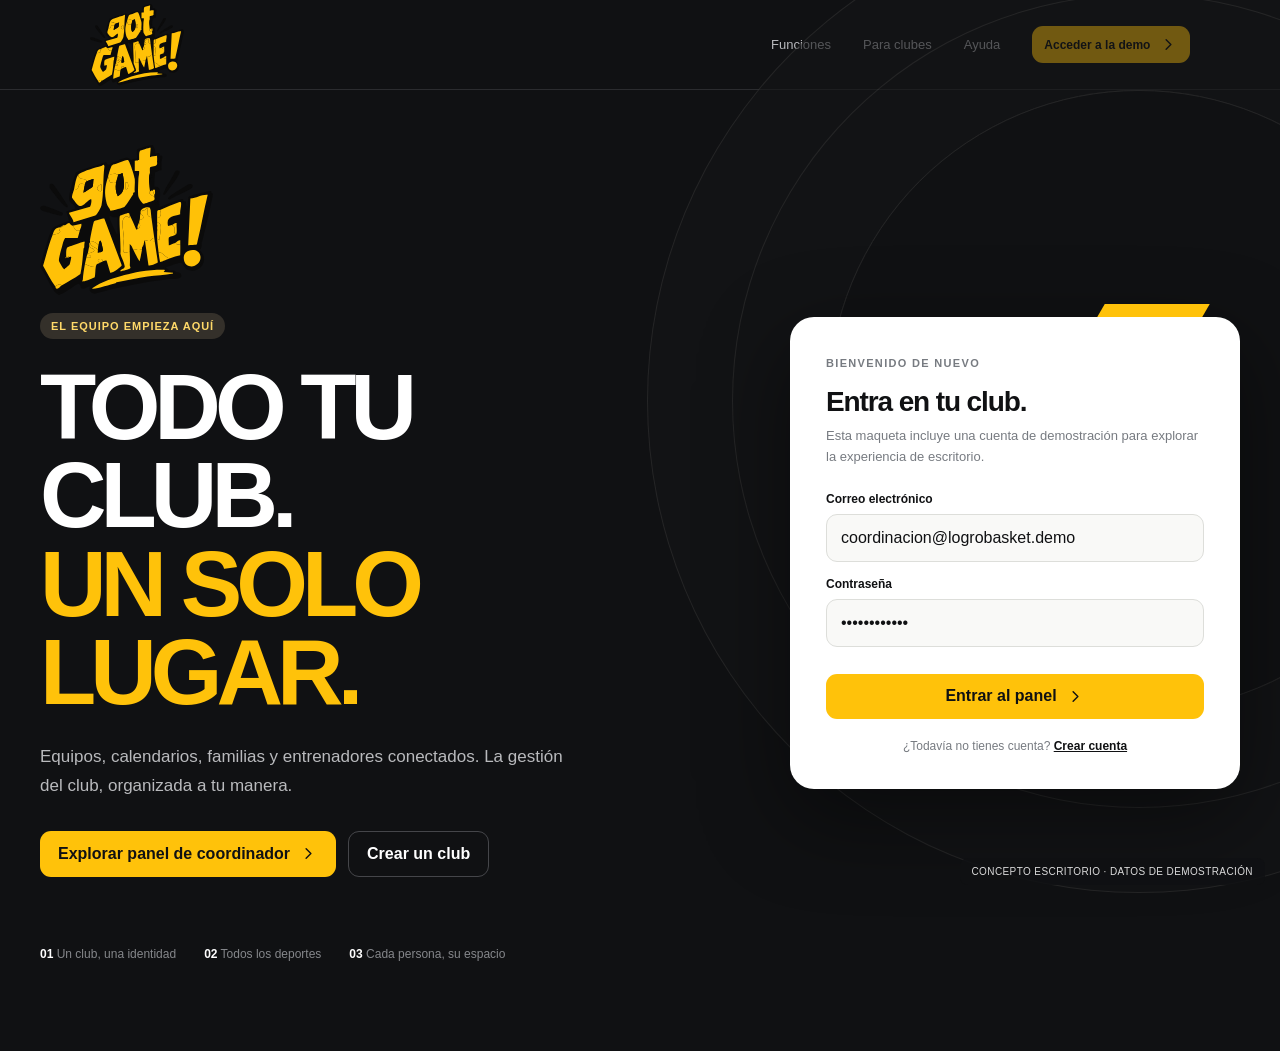
==== commit 3c3919de: "Remove stray triangular path from desktop got GAME wordmark" ====
--- a/escritorio/index.html
+++ b/escritorio/index.html
@@ -7,8 +7,8 @@
 .brand-visual{display:flex;align-items:center;min-height:58px}.brand-assets{display:flex;align-items:center;gap:10px}.brand-gg{width:43px;height:43px;object-fit:contain}.brand-wordmark{width:112px;height:65px;object-fit:contain;object-position:left center}.top-landing .brand-visual{height:65px}.sidebar .brand-visual{margin:0 0 29px 10px}.sidebar .brand-gg{width:37px;height:37px}.sidebar .brand-wordmark{width:108px;height:61px}.hero-original-logo{margin:0 0 18px}.hero-original-logo .brand-gg{width:65px;height:65px}.hero-original-logo .brand-wordmark{width:166px;height:135px}.hero-original-logo .brand-assets{gap:18px}@media(max-width:700px){.hero-original-logo .brand-gg{width:45px;height:45px}.hero-original-logo .brand-wordmark{width:120px;height:100px}} .gg-net-card{display:flex;align-items:center;justify-content:space-between;gap:14px;padding:17px 0;border-bottom:1px solid #e9e9e9}.gg-net-card h3{margin:0 0 5px}.gg-net-card p{margin:0;font-size:13px;color:#777}.gg-net-card button{white-space:nowrap}.gg-club-photo{width:100%;height:100%;object-fit:contain;border-radius:9px}.brand-visual .brand-wordmark{width:122px;height:82px}.hero-original-logo .brand-wordmark{width:175px;height:150px}</style></head><body>
 <svg style="display:none" xmlns="http://www.w3.org/2000/svg"><symbol id="i-home" viewBox="0 0 24 24"><path d="m3 10 9-7 9 7v10H3z"/><path d="M9 20v-7h6v7"/></symbol><symbol id="i-users" viewBox="0 0 24 24"><circle cx="9" cy="8" r="3"/><path d="M3 20v-2a6 6 0 0 1 12 0v2M17 5a3 3 0 0 1 0 6m1 4a5 5 0 0 1 3 5"/></symbol><symbol id="i-cal" viewBox="0 0 24 24"><rect x="3" y="5" width="18" height="16" rx="2"/><path d="M7 3v4M17 3v4M3 10h18"/></symbol><symbol id="i-msg" viewBox="0 0 24 24"><path d="M4 4h16v13H8l-4 4z"/><path d="M8 9h8M8 13h5"/></symbol><symbol id="i-building" viewBox="0 0 24 24"><path d="M4 21V4l8-2 8 2v17zM2 21h20M9 7h1m4 0h1M9 11h1m4 0h1M9 15h1m4 0h1"/></symbol><symbol id="i-settings" viewBox="0 0 24 24"><circle cx="12" cy="12" r="3"/><path d="M10 2h4l1 3 3 1 3-1 2 4-2 2v3l2 2-2 4-3-1-3 1-1 3h-4l-1-3-3-1-3 1-2-4 2-2v-3L1 9l2-4 3 1 3-1z"/></symbol><symbol id="i-bell" viewBox="0 0 24 24"><path d="M18 8a6 6 0 0 0-12 0c0 7-3 8-3 9h18c0-1-3-2-3-9M10 21h4"/></symbol><symbol id="i-chevron" viewBox="0 0 24 24"><path d="m9 18 6-6-6-6"/></symbol><symbol id="i-plus" viewBox="0 0 24 24"><path d="M12 5v14M5 12h14"/></symbol><symbol id="i-clock" viewBox="0 0 24 24"><circle cx="12" cy="12" r="9"/><path d="M12 7v5l4 2"/></symbol><symbol id="i-check" viewBox="0 0 24 24"><path d="m4 12 5 5L20 6"/></symbol><symbol id="i-filter" viewBox="0 0 24 24"><path d="M3 5h18l-7 8v6l-4 2v-8z"/></symbol><symbol id="i-logout" viewBox="0 0 24 24"><path d="M10 3H4v18h6M14 7l5 5-5 5M8 12h11"/></symbol><symbol id="i-info" viewBox="0 0 24 24"><circle cx="12" cy="12" r="9"/><path d="M12 11v6M12 7h.01"/></symbol><symbol id="i-search" viewBox="0 0 24 24"><circle cx="10" cy="10" r="7"/><path d="m15 15 6 6"/></symbol></svg>
 <div class="preview-stamp">CONCEPTO ESCRITORIO · DATOS DE DEMOSTRACIÓN</div>
-<div id="landing" class="landing"><header class="top-landing"><div class="brand-visual"><span class="brand-assets"><img class="brand-wordmark" alt="got GAME!" src="data:image/svg+xml;charset=utf-8,%3Csvg%20xmlns%3D%22http%3A%2F%2Fwww.w3.org%2F2000%2Fsvg%22%20viewBox%3D%220%200%20239.048%20207.724%22%3E%3Cdefs%3E%3Cstyle%3E.cls-1%7Bfill%3A%23FFC107%3B%7D.cls-2%7Bfill%3A%230B0B0B%3B%7D.cls-3%7Bfill%3A%23FFC107%3B%7D.cls-4%7Bfill%3A%230B0B0B%3B%7D.cls-5%7Bfill%3A%230B0B0B%3B%7D.cls-6%7Bfill%3A%230B0B0B%3B%7D%3C%2Fstyle%3E%3C%2Fdefs%3E%3Cpath%20class%3D%22cls-4%22%20d%3D%22M77.981%2C27.939c2.096-.599%2C12.078-4.26%2C13.396-4.086.628.083%2C1.816%2C4.03%2C4.127%2C3.839.331-.027%2C3.701-2.954%2C5.477-3.753-.178.847.259%2C2.413%2C0%2C3-.243.55-1.728%2C1.092-2.279%2C2.29-1.523%2C3.311-2.546%2C7.261-3.721%2C10.71-.518%2C1.52-.625%2C2.763-1%2C4-4.484%2C14.804-5.557%2C21.514-1.774%2C37.274.838%2C3.492%2C4.149%2C6.026%2C4.897%2C9.606%2C1.144.734%2C17.92-4.174%2C19.827-5.428%2C2.254-1.481%2C9.79-14.1%2C12.049-17.451l2.996-.007c.426-1.164-.981-1.883-.996-1.993-.782-5.788.578-13.018%2C0-19h5c-.21%2C6.167-.961%2C19.027.045%2C24.455.349%2C1.883%2C5.314%2C10.18%2C7.003%2C10.137%2C1.166-.029%2C12.313-3.835%2C13.952-4.592.499-.23.695-.593%2C1-1%2C1.039-1.386.121-2.52%2C0-4%2C2.53-.88%2C2.693%2C3.528%2C2.737%2C4.76.144%2C4.076-3.162%2C7.774%2C4.263%2C7.24%2C0%2C.667%2C0%2C1.333%2C0%2C2v4c-.856.42-2.261-.238-2.849%2C1.635-.416%2C3.111-.047%2C6.254-.151%2C9.365-.066%2C1.994.029%2C4.003%2C0%2C6-.019%2C1.333.005%2C2.667%2C0%2C4-.011%2C2.654-.092%2C5.35%2C0%2C8%2C.126%2C3.643-.217%2C7.367%2C0%2C11%2C.332%2C5.561%2C1.377%2C13.186%2C2%2C19%2C.461%2C4.304%2C1.143%2C8.757%2C2.011%2C13.003.927.657%2C12.044-4.322%2C13.989-5.003%2C4.51-1.58%2C9.25-2.951%2C13.898-4.099.097-4.939.256-9.961.102-14.901-.062-1.991.052-4.006-.005-5.995-2.498-.345-4.262%2C2.13-5.995%2C2.995-1.187.593-9.567%2C4.476-9.994%2C3.996.456-2.437-.95-9.899.612-11.101%2C1.879-1.446%2C7.634-2.151%2C9.382-3.895%2C2.346-2.34.352-12.187.994-15.996-2.727-.411-5.225%2C2.317-6.994%2C2.996-.957.367-4.618%2C1.381-4.995.996-2.918-13.469%2C7.031-13.088%2C16.899-16.089-.59-5.107%2C1.864-10.535%2C1.18-15.484-.314-2.272-1.913-1.194-2.084-1.423-.249-.333.172-2.235%2C0-3%2C3.761-.758%2C4.435-2.973%2C6%2C2%2C.677%2C2.152-1.647%2C3.571%2C3%2C3%2C.285%2C1.206%2C1.006%2C2.918%2C1%2C4-.005.945-3.133%2C5.419.49%2C5.005%2C1.018-.193.408-3.734.51-5.005.274-3.423.362-7.683%2C1-11%2C.999-.015%2C2.001.022%2C3%2C0l-3.003%2C65.005c1.683-.229%2C11.524-.637%2C11.956-1.054.182-.176.732-3.687%2C1.047-4.951%2C3.321-.991%2C2.679%2C2.991%2C6%2C2-.875%2C3.564.73%2C8.839-3.997%2C10.496%2C15.423%2C10.947%2C3.073%2C33.75-15.003%2C27.504l.996-3.994-4.996.994c-1.858-1.822-4.634-6.321-4.987-6.545-2.969-1.886-17.599%2C5.494-22.015%2C5.556l4.712%2C4.974c1.718.314%2C3.61-.212%2C5.29.016v3l-13-1.01%2C1.999-2.98c-11.382-.19-22.946.531-34.209%2C2.28-7.385%2C1.147-15.945%2C3.312-22.005%2C4.952-15.164%2C4.102-31.967%2C9.321-44.78%2C18.263-.145.787.874.56%2C1.501.514%2C6.785-.492%2C23.842-5.939%2C31.494-8.019.437-.119.805-.585%2C1-1%2C14.121-2.751%2C28.396-5.794%2C42.643-7.857%2C11.676-1.691%2C23.897-1.655%2C35.357-4.143%2C1.606-.349%2C3.379.322%2C4-2%2C2.68.856%2C6.251-.483%2C7.481%2C4.05%2C1.973%2C7.266-13.909%2C5.365-18.975%2C5.957-34.304%2C4.003-67.787%2C11.017-101.059%2C20.041-4.511.128-10.302-6.094-5.447-10.037-3.977-.671-9.038%2C4.105-12.378%2C2.899-2.184-.789-1.473-7.343-4.934-6.772-2.03.335-15.353%2C10.086-19.017%2C12.03-2.258%2C1.198-4.134%2C2.232-6.671%2C2.834.613-2.972-2.555-3.133-2%2C0-1.844-.726-3.701-2.122-4.959-3.767-7.079-9.26-11.761-23.166-19.293-32.544-.654-.932-.617-1.841-.544-2.916.318-4.706%2C4.5-16.661%2C6.083-21.985%2C1.764-5.93%2C7.495-25.745%2C10.275-29.725%2C2.73-3.908%2C18.431-8.869%2C23.403-11.117l-3.929-12.898%2C12.963-4.06c-1.097-.996-1.503-3.328-1.998-3.988l4-2c7.503%2C7.438%2C12.119-3.723%2C19.505-6.995%2C1.219%2C1.857-.117%2C9.476-1.491%2C10.509l-29.011%2C8.497c-.944%2C1.271%2C7.056%2C10.057%2C6.009%2C12.986l30.279-9.207c2.535-1.351%2C8.032-11.298%2C8.649-14.351%2C3.338-16.504%2C1.724-37.009%2C4.065-53.948-1.065-4.077-1.976-1.403-4.466-.456-2.141.815-4.375%2C1.286-6.539%2C1.964v-3ZM138.981%2C92.939c-.21.184.179%2C1.477%2C0%2C2-1.207%2C3.524-.442%2C5.467-1%2C8-.288%2C1.309-.696%2C2.643-1%2C4-.503%2C2.249-3.266%2C5.418-2%2C9-.315.139-.731%2C1.457-1.988%2C1.001-2.771-6.739-5.682-13.523-9.012-20.001-.532-1.036.118-3.01-2.296-2.852-.585.038-10.63%2C3.404-11.11%2C3.739-2.181%2C1.521%2C1.73%2C46.286.469%2C52.551.869%2C4.33%2C6.346%2C14.237%2C5.982%2C18.062-.348%2C3.656-6.388%2C2.871-6.038%2C6.495%2C2.551-.526%2C13.38-2.627%2C13.923-4.619.342-1.256-.902-2.859-.825-3.982.49-7.178.153-11.343-.103-18.393-.132-3.648.087-7.349.01-11%2C2.609%2C1.648%2C3.609%2C5.354%2C4.99%2C8%2C2.79%2C5.344%2C5.143%2C10.984%2C8.5%2C16.01.819-.03%2C3.043-14.145%2C3.5-16.01.208-.846-.195-2.124%2C0-3%2C.025-.112.862-.47%2C1-1%2C.081-.313-.086-.691%2C0-1%2C.059-.211.847-.557%2C1-1%2C.671-1.937.958-6.607%2C2-7l5.005%2C34.998c.574.624%2C12.371-2.779%2C12.919-4.623-1.552-11.119-3.396-22.264-4.924-33.375-1.328-9.657-2.622-19.351-4-29-.469-3.282-.559-6.775-1-10-.198-1.452.344-1.727-1-3-2.393-2.266-13.716.752-13%2C6ZM106.981%2C99.939c-2.117-.126-4.375.303-6.473-.029-1.903-.301-4.224-3.801-4.57.532-.13%2C1.623%2C5.032%2C12.379%2C6.182%2C14.858%2C1.271%2C2.742%2C2.608%2C6.746%2C4.862%2C8.638v-24ZM68.981%2C132.939c-.016.636-.088%2C1.398%2C0%2C2-1.795.849-.702%2C3.568-1%2C5-.688%2C3.314-1.302%2C6.708-2%2C10-.075.352-.813%2C1.099-1%2C2-.279%2C1.343-.733%2C2.654-1%2C4-.596%2C3-1.448%2C6.046-2%2C9-1.32%2C7.072-2.494%2C14.81-3%2C22-.005.071-1.056-.25-1%2C1%2C.067%2C1.487%2C1.218%2C1.01%2C2.294.81%2C1.806-.336%2C14.764-5.027%2C15.251-5.765%2C1.058-4.23.603-9.934%2C1.455-14.045%2C1.122-5.411%2C2.248-4.196%2C6-6%2C.985-.474%2C3.549-1.837%2C4-2%2C.994-.359%2C4.333-1.394%2C4.946-.965l5.067%2C16.962c1.473%2C1.309%2C15.821-8.123%2C15.937-10.447l-24.008-64.492c-.757-.658-13.364%2C2.721-14.418%2C3.966-.889%2C1.051-5.458%2C24.39-5.524%2C26.976ZM34.981%2C110.939c-1.886-.04-3.917.285-5%2C2-.316.069-.676-.056-1%2C0-.457.078-.853.55-1%2C1-.284-.043-.717-.045-1%2C0-7.291%2C1.167-7.807%2C5.365-10%2C11-5.252%2C13.496-8.906%2C28.503-12.983%2C42.443%2C5.333%2C9.441%2C10.389%2C19.969%2C16.983%2C28.557.54.703-.168%2C3.073%2C2.468%2C3.035%2C2.371-.034%2C4.227-3.26%2C5.532-4.035%2C8.901-5.291%2C18.236-10.144%2C26.701-16.296%2C2.674-11.369%2C3.117-23.198%2C4.299-34.704.011-.111.84-.226%2C1-2%2C.224-2.481-.075-4.214.543-6.98.269-1.207%2C1.172-1.236-1.058-1.048-1.798.152-21.939%2C7.132-22.839%2C7.938-2.221%2C1.991-1.522%2C10.259-1.645%2C13.09-.006.138-1.299.632-1.021%2C1.47l.529.526c.494-.266.438-.983.492-.996.315-.076.689.082%2C1%2C0%2C.934-.245%2C2.511.446%2C3-1%2C.77.22%2C2.079-.181%2C3.001.004.35.385-1.698%2C9.477-2.034%2C10.212-.21.46-7.039%2C6.633-7.532%2C6.743-1.568.35-7.189-9.996-7.43-11.535-.5-3.185%2C3.156-15.745%2C4.28-19.64s1.909-8.607%2C4.215-11.785h17.5c1.042-3.644%2C2.008-7.343%2C3-11%2C.784-2.893%2C2.743-5.556%2C1.994-8.995l-11.994%2C2.995c-.451-.467-3.832-1.563-4.593-3.928-2.268-.059-3.864%2C2.125-5.407%2C2.928ZM201.289%2C149.253c-4%2C3.617-2.924%2C13.236%2C1.328%2C16.549%2C8.213%2C6.397%2C20.531-1.198%2C19.339-11.266-1.241-10.483-14.013-11.299-20.667-5.282ZM222.975%2C163.944c-1.091-1.091-3.08.899-1.989%2C1.989s3.08-.899%2C1.989-1.989ZM172.976%2C169.949c-1.404-.719-2.668.633-1.99.98%2C1.404.719%2C2.668-.633%2C1.99-.98Z%22%2F%3E%3Cpath%20class%3D%22cls-6%22%20d%3D%22M204.981%2C73.939c.129-.671-.045-1.416.462-2.004.995-1.263%2C28.773-8.7%2C30.967-8.068.874.252.39%2C1.773.946%2C2.656.28.444%2C1.486.5%2C1.623%2C1.137.5%2C2.329-1.848%2C11.21-2.487%2C14.29-3.682%2C17.725-8.198%2C35.417-12.511%2C52.989-3.321.991-2.679-2.991-6-2%2C5.265-21.123%2C8.723-42.855%2C14-63.99-8.572-.604-15.563%2C4.805-24%2C4.99-.999.022-2.001-.015-3%2C0Z%22%2F%3E%3Cpath%20class%3D%22cls-6%22%20d%3D%22M100.981%2C23.939c3.322-1.494%2C15.845-6.504%2C18.669-6.765%2C2.63-.243%2C5.56%2C3.362%2C6.838%2C3.422.77.036%2C2.115-1.13%2C3.229-1.429%2C1.22-.327%2C4.108-.084%2C4.263-.23.678-.637-.832-11.341.14-12.858.612-.956%2C20.779-6.9%2C21.726-5.983%2C2.046%2C4.502%2C4.359%2C5.649%2C3.145%2C11.842%2C3.942-1.163%2C6.734-2.199%2C6.99%2C3.001-.156.027-2.865.917-3%2C1l-.012-1.998c-.809-.257-.857.966-.988.998-3.075.743-6.953.373-9.99%2C2l.985-12.997c-.531-.558-14.263%2C3.65-14.765%2C4.234-2.077%2C2.419-.637%2C11.855-1.337%2C12.658-.544.624-5.893.806-5.893%2C1.105v14l6.005-.004c.519%2C3.778-.879%2C7.309-1.005%2C11.004h-5c-.343-3.553-7.095-24.607-9.182-25.826-2.934-1.714-16.539%2C6.063-20.818%2C5.826.259-.587-.178-2.153%2C0-3Z%22%2F%3E%3Cpath%20class%3D%22cls-6%22%20d%3D%22M77.981%2C27.939v3c-5.502%2C1.724-21.382%2C6.432-25%2C10-3.393%2C3.347-4.891%2C15.04-6%2C20-.662%2C2.959-3.575%2C9.59-2.853%2C12.279.144.536%2C6.152%2C8.025%2C6.853%2C8.721l-4%2C2c-.849-1.132-5.328-4.504-5.924-5.78-3.759-8.047%2C6.038-30.922%2C8.165-39.971%2C9.548-4.679%2C18.658-7.36%2C28.759-10.249Z%22%2F%3E%3Cpath%20class%3D%22cls-4%22%20d%3D%22M164.981%2C34.939c-1.582.668-3.966%2C2.513-6%2C3-1.367.327-3.469-.24-4.997.007.205%2C1.869%2C1.104%2C3.544%2C1.092%2C5.484-.025%2C3.99-4.021%2C8.708%2C2.905%2C7.509-.04%2C2.328.022%2C4.678-.005%2C7.005%2C8.304-1.66%2C8.286%2C5.376%2C8.005%2C11.995-5.54-.209-6.865-5.468-6.01-9.995-1.787-.423-.674%2C1.732-.99%2C1.995-.262.218-2.183-.138-3%2C0-.473.08-.882.521-1%2C1-.31.079-.712-.107-1%2C0l-1%2C1c-.311.078-.678-.058-1%2C0v-1c-.2-2.624-.945-4.832-1-8%2C1.957-4.518.845-10.86%2C1-16%2C.055-1.835-.435-6.943.141-7.862%2C1.124-1.794%2C9.598-.597%2C9.859-5.138.05.424%2C1.169%2C1.878%2C1.403%2C3.148.441%2C2.395-1.193%2C5.034%2C1.597%2C5.852Z%22%2F%3E%3Cpath%20class%3D%22cls-5%22%20d%3D%22M37.976%2C85.934c-1.615%2C1.61-5.999-3.434-7.02-4.47-2.688-2.728-17.626-20.801-17.972-23.097-.496-3.286.936-5.3%2C4.314-4.282%2C1.623.489%2C17.609%2C24.431%2C19.324%2C27.713.475.908%2C2.214%2C3.278%2C1.355%2C4.136Z%22%2F%3E%3Cpath%20class%3D%22cls-5%22%20d%3D%22M206.722%2C54.118c3.695-.619%2C5.509%2C1.362%2C3.778%2C4.834-1.661%2C3.331-26.176%2C12.444-30.476%2C16.554l-3.039-1.082c-.283-1.364%2C2.046-3.167%2C3.059-3.921%2C2.672-1.989%2C25.134-16.126%2C26.678-16.384Z%22%2F%3E%3Cpath%20class%3D%22cls-5%22%20d%3D%22M192.911%2C36.018c.54%2C1.998-.274%2C3.541-1.088%2C5.268-2.643%2C5.608-12.988%2C19.345-17.231%2C24.763-.784%2C1.001-1.328%2C3.191-3.096%2C2.884-2.274-.395-.756-2.315-.341-3.309%2C4.165-9.995%2C11.128-19.119%2C15.776-28.963%2C1.548-2.052%2C3.911-1.464%2C5.981-.643Z%22%2F%3E%3Cpath%20class%3D%22cls-5%22%20d%3D%22M30.942%2C93.989c.829%2C1.26-.184%2C3.764-2.239%2C3.783-1.737.016-22.981-5.762-25.281-6.774-5.801-2.553-3.566-7.573%2C1.787-6.886%2C2.27.291%2C24.976%2C8.726%2C25.733%2C9.877Z%22%2F%3E%3Cpath%20class%3D%22cls-6%22%20d%3D%22M192.981%2C75.939c.172.765-.249%2C2.667%2C0%2C3-9.07%2C3.554-18.122%2C6.959-27%2C11-.279.127-.734-.131-1%2C0v-4c9.454-2.809%2C18.26-8.036%2C28-10Z%22%2F%3E%3Cpath%20class%3D%22cls-6%22%20d%3D%22M158.981%2C61.939c.316-.263-.797-2.418.99-1.995-.854%2C4.527.47%2C9.786%2C6.01%2C9.995-.109%2C2.558-.849%2C5.108-1%2C8-2.974-1.09-3.228%2C4.915%2C0%2C4-.013.666%2C0%2C1.334%2C0%2C2-7.426.534-4.119-3.164-4.263-7.24-.044-1.232-.206-5.64-2.737-4.76-.027-.33.046-.676%2C0-1-.091-.637.119-1.398%2C0-2%2C1.897-1.417.764-4.811%2C1-7Z%22%2F%3E%3Cpath%20class%3D%22cls-6%22%20d%3D%22M161.981%2C19.939l4.006-.008c.139%2C2.527-1.024%2C4.635%2C1.994%2C4.008-.174%2C3.63.209%2C7.323-.075%2C10.953-.858.363-2.348-.197-2.925.047-2.79-.818-1.156-3.457-1.597-5.852-.234-1.271-1.353-2.724-1.403-3.148-.077-.651.068-1.346%2C0-2%2C2.972.613%2C3.133-2.555%2C0-2-.039-.66%2C0-1.337%2C0-2Z%22%2F%3E%3Cpath%20class%3D%22cls-6%22%20d%3D%22M158.981%2C37.939c-.08%2C4.445-.922%2C8.495-1%2C13-6.925%2C1.198-2.93-3.519-2.905-7.509.012-1.94-.887-3.615-1.092-5.484%2C1.527-.247%2C3.63.32%2C4.997-.007Z%22%2F%3E%3Cpath%20class%3D%22cls-4%22%20d%3D%22M165.981%2C14.939c.742-.129%2C2.806-.387%2C3.055.53.401%2C2.919-.92%2C5.663-1.055%2C8.47-3.018.627-1.856-1.482-1.994-4.008l-4.006.008v-2c.677-.334.879-1.926%2C1-2%2C.135-.083%2C2.844-.973%2C3-1Z%22%2F%3E%3Cpath%20class%3D%22cls-6%22%20d%3D%22M200.981%2C169.939l4.996-.994-.996%2C3.994c-3.181-1.099-2.214-1.249-4-3Z%22%2F%3E%3Cpath%20class%3D%22cls-6%22%20d%3D%22M187.981%2C175.939c-.621%2C2.322-2.394%2C1.651-4%2C2v-4c3.552.481%2C3.597%2C1.871%2C4%2C2ZM185.481%2C175.939v1c.649-.333.649-.667%2C0-1Z%22%2F%3E%3Cpath%20class%3D%22cls-5%22%20d%3D%22M203.981%2C84.939c-.102%2C1.271.508%2C4.812-.51%2C5.005-3.623.414-.495-4.06-.49-5.005h1Z%22%2F%3E%3Cpath%20class%3D%22cls-6%22%20d%3D%22M198.981%2C77.939c4.368-.608%2C2.473.774%2C3%2C3-4.647.571-2.323-.848-3-3Z%22%2F%3E%3Cpath%20class%3D%22cls-4%22%20d%3D%22M164.981%2C77.939c-.069%2C1.325.027%2C2.671%2C0%2C4-3.228.915-2.974-5.09%2C0-4Z%22%2F%3E%3Cpath%20class%3D%22cls-6%22%20d%3D%22M24.981%2C206.939c-.555-3.133%2C2.613-2.972%2C2%2C0-.195.046-.404.834-1.222.782-.375-.024-.524-.682-.778-.782Z%22%2F%3E%3Cpath%20class%3D%22cls-1%22%20d%3D%22M44.981%2C111.939c3.061%2C3.172%2C3.083%2C8.793%2C10%2C6-.992%2C3.657-1.958%2C7.356-3%2C11h-17.5c-2.306%2C3.178-3.088%2C7.88-4.215%2C11.785s-4.78%2C16.455-4.28%2C19.64c.241%2C1.539%2C5.863%2C11.885%2C7.43%2C11.535.493-.11%2C7.322-6.284%2C7.532-6.743.336-.736%2C2.385-9.827%2C2.034-10.212-.922-.186-2.231.216-3.001-.004-1.669-.477-3.368-2.745-3%2C1-.311.082-.685-.076-1%2C0v-1c.124-2.831-.575-11.099%2C1.645-13.09.9-.807%2C21.041-7.787%2C22.839-7.938%2C2.23-.188%2C1.328-.158%2C1.058%2C1.048-.618%2C2.766-.319%2C4.499-.543%2C6.98l-1%2C2c-1.183%2C11.506-1.626%2C23.334-4.299%2C34.704-8.465%2C6.152-17.799%2C11.005-26.701%2C16.296.818-4.183-6.034-1.265-8%2C1-6.594-8.589-11.65-19.116-16.983-28.557%2C4.077-13.94%2C7.731-28.947%2C12.983-42.443%2C2.56-1.196%2C8.975-1.558%2C10.562-3.972%2C1.186-1.804-3.361-4.492-.562-7.028.283-.045.716-.043%2C1%2C0%2C.168.026.208%2C1.26.988.998l.012-1.998c.324-.056.684.069%2C1%2C0%2C3.109-.679%2C2.644-.773%2C5-2%2C1.543-.804%2C3.139-2.987%2C5.407-2.928.76%2C2.366%2C4.142%2C3.462%2C4.593%2C3.928Z%22%2F%3E%3Cpath%20class%3D%22cls-3%22%20d%3D%22M77.981%2C30.939c2.164-.678%2C4.399-1.149%2C6.539-1.964%2C2.49-.948%2C3.402-3.622%2C4.466.456-2.342%2C16.939-.727%2C37.444-4.065%2C53.948-.618%2C3.053-6.115%2C13-8.649%2C14.351l-30.279%2C9.207c1.047-2.929-6.953-11.715-6.009-12.986l29.011-8.497c1.374-1.033%2C2.71-8.652%2C1.491-10.509-7.386%2C3.272-12.002%2C14.433-19.505%2C6.995-.701-.695-6.71-8.185-6.853-8.721-.722-2.689%2C2.192-9.32%2C2.853-12.279%2C6.827.955%2C4.756-1.548%2C6.543-4.957%2C1.527-2.914%2C5.898-2.518%2C8.457-1.043-.969%2C3.2-1.624%2C7.615-1.995%2C10.995.589.667%2C12.008-7.17%2C12.491-7.998%2C1.082-1.851.763-8.361%2C1.497-10.993-.319-.35-8.147%2C2.499-8.994%2C2.996-3.439-5.15-13.092-.518-12-9%2C3.618-3.568%2C19.498-8.276%2C25-10ZM84.976%2C54.936c-1.836-1.794-11.481%2C6.955-1.504%2C9.022%2C3.003.622.93-7.161%2C1.504-9.022Z%22%2F%3E%3Cpath%20class%3D%22cls-1%22%20d%3D%22M68.981%2C132.939c.066-2.585%2C4.635-25.924%2C5.524-26.976%2C1.053-1.246%2C13.66-4.624%2C14.418-3.966l24.008%2C64.492c-.115%2C2.325-14.463%2C11.757-15.937%2C10.447l-5.067-16.962c-.612-.429-3.952.606-4.946.965-1.369-6.999-12.301-.797-4%2C2-3.752%2C1.804-4.878.589-6%2C6-5.311.469-10.359-1.725-15-4%2C.552-2.954%2C1.404-6%2C2-9%2C7.899%2C1.386%2C8.753-3.571%2C1-4%2C.187-.901.925-1.648%2C1-2%2C3.356.278%2C6.619-1.275%2C9-3.515-.021-4.435-7.028-2.774-7-6.485.298-1.432-.795-4.151%2C1-5%2C.818%2C5.574%2C7.361%2C6.419%2C11%2C10-.149.929.123%2C2.044%2C0%2C3-.011.087-.968.192-.983.492l.983.508c2.412-.222%2C6.806-.591%2C7.037-3.486.063-.796-2.604-12.048-3.046-12.516-2.221-2.349-2.825%2C5.169-2.99%2C6.002-2.881-3.661-7.167-5.79-12-6Z%22%2F%3E%3Cpath%20class%3D%22cls-3%22%20d%3D%22M100.981%2C26.939c4.279.237%2C17.884-7.54%2C20.818-5.826%2C2.087%2C1.219%2C8.839%2C22.274%2C9.182%2C25.826.578%2C5.982-.782%2C13.212%2C0%2C19-2.844-.669-1.662%2C1.498-2%2C2-2.259%2C3.351-9.795%2C15.97-12.049%2C17.451-1.908%2C1.254-18.683%2C6.162-19.827%2C5.428-.748-3.579-4.059-6.114-4.897-9.606-3.783-15.759-2.711-22.47%2C1.774-37.274.996%2C1.548%2C2.074%2C6.901%2C2.943%2C7.597%2C1.385%2C1.11%2C5.955-1.999%2C8.057%2C1.403-.994%2C5.872-.382%2C12.595%2C2.522%2C18.002%2C11.971-5.431%2C8.827-21.349%2C6.465-32.003-1.858.641-3.984%2C1.983-5.987%2C2.001-1.223.011-2.965-1.002-4.507-1.023-3.12-.042-6.028%2C1.295-8.493.023%2C1.175-3.45%2C2.198-7.399%2C3.721-10.71.551-1.198%2C2.036-1.739%2C2.279-2.29ZM120.955%2C51.945c-.288-.233-2.148.124-2.97-.012v9.001c5.499%2C2.257%2C3.932-8.213%2C2.97-8.99Z%22%2F%3E%3Cpath%20class%3D%22cls-1%22%20d%3D%22M138.981%2C92.939c.405-.354%2C2.811%2C1.159%2C2.004-3.006%2C3.646%2C3.338%2C5.805-4.116%2C7.99-1.989.585.57-3.724%2C11.891%2C5.005%2C11.995%2C1.378%2C9.649%2C2.672%2C19.343%2C4%2C29-3.519-1.117-3.902%2C3.322-5.667%2C3.91-2.044.682-5.414-1.634-7.333-.91-1.042.393-1.329%2C5.063-2%2C7l-1%2C1c-.086.309.081.687%2C0%2C1l-1%2C1c-.195.876.208%2C2.154%2C0%2C3-3.851-2.371-7.96-.02-12%2C0-1.381-2.646-2.381-6.351-4.99-8%2C.077%2C3.651-.142%2C7.352-.01%2C11-2.283-.033-5.183%2C1.534-7.345%2C1.071-3.531-.756-.695-16.597-.754-19.464-.133-6.51-2.1-15.828-1.946-22.068.093-3.76%2C2.798-9.424%2C7.445-8.591.933.167.032%2C3.195%2C2.595%2C2.047l.004-3.994c3.33%2C6.478%2C6.241%2C13.262%2C9.012%2C20.001%2C1.257.456%2C1.673-.862%2C1.988-1.001%2C4.346-1.919%2C3.969-4.964%2C2-9%2C.304-1.357.712-2.691%2C1-4%2C7.343.649%2C5.439-5.054%2C1-8%2C.179-.523-.21-1.816%2C0-2Z%22%2F%3E%3Cpath%20class%3D%22cls-1%22%20d%3D%22M192.981%2C78.939c.171.228%2C1.77-.849%2C2.084%2C1.423.683%2C4.949-1.771%2C10.377-1.18%2C15.484-9.867%2C3.001-19.816%2C2.621-16.899%2C16.089.377.385%2C4.038-.629%2C4.995-.996%2C7.824%2C2.151.842%2C9.399%2C6%2C13-1.748%2C1.744-7.502%2C2.449-9.382%2C3.895-1.562%2C1.202-.157%2C8.664-.612%2C11.101.427.48%2C8.807-3.403%2C9.994-3.996-.776%2C2.981%2C3.656%2C2.431%2C6%2C3%2C.154%2C4.94-.006%2C9.962-.102%2C14.901-4.648%2C1.148-9.388%2C2.519-13.898%2C4.099-6.97-.002-9.401-9.284-16-8-.623-5.814-1.668-13.439-2-19l3.995%2C1.995c-2.092-7.034%2C6.132-23.435-3.995-24.995.029-1.997-.066-4.006%2C0-6%2C5.627.514%2C6.046-7.04%2C4-11%2C8.878-4.041%2C17.93-7.446%2C27-11Z%22%2F%3E%3Cpath%20class%3D%22cls-3%22%20d%3D%22M135.981%2C46.939c.126-3.695%2C1.524-7.227%2C1.005-11.004l-6.005.004v-14c0-.3%2C5.349-.481%2C5.893-1.105.7-.803-.74-10.239%2C1.337-12.658.502-.584%2C14.234-4.792%2C14.765-4.234l-.985%2C12.997c3.037-1.626%2C6.915-1.256%2C9.99-2v5c0%2C.663-.039%2C1.34%2C0%2C2s-.068%2C1.346%2C0%2C2-.077%2C1.349%2C0%2C2c-.261%2C4.541-8.735%2C3.344-9.859%2C5.138-.576.919-.086%2C6.027-.141%2C7.862-1.776%2C4.428-1.088%2C10.98-1%2C16%2C.055%2C3.168.8%2C5.376%2C1%2C8%2C.004.05.004.861%2C0%2C1-.015.565-1.467%2C1.908-.888%2C2.826.297.472%2C5.674%2C5.149%2C6.888%2C4.174.046.324-.027.67%2C0%2C1%2C.121%2C1.48%2C1.039%2C2.614%2C0%2C4l-1%2C1c-1.639.757-12.786%2C4.563-13.952%2C4.592-1.688.042-6.654-8.254-7.003-10.137-1.006-5.428-.255-18.288-.045-24.455Z%22%2F%3E%3Cpath%20class%3D%22cls-3%22%20d%3D%22M207.981%2C73.939c8.437-.185%2C15.428-5.594%2C24-4.99-5.276%2C21.135-8.734%2C42.868-14%2C63.99-.315%2C1.264-.865%2C4.775-1.047%2C4.951-.432.417-10.273.825-11.956%2C1.054l3.003-65.005Z%22%2F%3E%3Cpath%20class%3D%22cls-3%22%20d%3D%22M104.981%2C190.939c-7.652%2C2.081-24.71%2C7.527-31.494%2C8.019-.627.046-1.646.273-1.501-.514%2C12.813-8.942%2C29.617-14.16%2C44.78-18.263%2C6.06-1.64%2C14.62-3.805%2C22.005-4.952%2C11.263-1.75%2C22.827-2.471%2C34.209-2.28l-1.999%2C2.98%2C13%2C1.01v1c-11.46%2C2.488-23.681%2C2.452-35.357%2C4.143-14.247%2C2.063-28.522%2C5.106-42.643%2C7.857-.462.09-.865.537-1%2C1Z%22%2F%3E%3Cpath%20class%3D%22cls-3%22%20d%3D%22M123.981%2C96.939l-.004%2C3.994c-2.563%2C1.149-1.662-1.879-2.595-2.047-4.647-.833-7.353%2C4.831-7.445%2C8.591-.154%2C6.24%2C1.813%2C15.558%2C1.946%2C22.068.058%2C2.867-2.777%2C18.708.754%2C19.464%2C2.162.463%2C5.062-1.104%2C7.345-1.071.256%2C7.051.592%2C11.216.103%2C18.393-.077%2C1.123%2C1.167%2C2.727.825%2C3.982-.543%2C1.992-11.372%2C4.093-13.923%2C4.619-.349-3.624%2C5.69-2.839%2C6.038-6.495.364-3.825-5.113-13.731-5.982-18.062%2C1.262-6.265-2.65-51.029-.469-52.551.481-.335%2C10.525-3.701%2C11.11-3.739%2C2.414-.158%2C1.764%2C1.816%2C2.296%2C2.852Z%22%2F%3E%3Cpath%20class%3D%22cls-3%22%20d%3D%22M157.981%2C128.939c1.528%2C11.111%2C3.373%2C22.256%2C4.924%2C33.375-.548%2C1.844-12.345%2C5.247-12.919%2C4.623l-5.005-34.998c1.919-.724%2C5.289%2C1.592%2C7.333.91%2C1.764-.588%2C2.148-5.028%2C5.667-3.91ZM157.481%2C132.939v1c.649-.333.649-.667%2C0-1Z%22%2F%3E%3Cpath%20class%3D%22cls-3%22%20d%3D%22M201.289%2C149.253c6.654-6.017%2C19.427-5.2%2C20.667%2C5.282%2C1.192%2C10.069-11.126%2C17.664-19.339%2C11.266-4.253-3.312-5.328-12.932-1.328-16.549Z%22%2F%3E%3Cpath%20class%3D%22cls-3%22%20d%3D%22M76.981%2C168.939c-.852%2C4.111-.397%2C9.815-1.455%2C14.045-.487.738-13.445%2C5.429-15.251%2C5.765-1.076.2-2.227.678-2.294-.81l1-1c.506-7.19%2C1.68-14.928%2C3-22%2C4.641%2C2.275%2C9.689%2C4.469%2C15%2C4Z%22%2F%3E%3Cpath%20class%3D%22cls-2%22%20d%3D%22M106.981%2C99.939v24c-2.253-1.892-3.591-5.896-4.862-8.638-1.149-2.479-6.311-13.234-6.182-14.858.346-4.334%2C2.667-.833%2C4.57-.532%2C2.099.332%2C4.356-.097%2C6.473.029Z%22%2F%3E%3Cpath%20class%3D%22cls-1%22%20d%3D%22M107.981%2C40.939c-.542%2C4.235-2.271%2C7.696-3%2C12-2.102-3.401-6.672-.293-8.057-1.403-.868-.696-1.947-6.049-2.943-7.597.375-1.237.482-2.48%2C1-4%2C2.466%2C1.272%2C5.374-.065%2C8.493-.023%2C1.542.021%2C3.284%2C1.034%2C4.507%2C1.023Z%22%2F%3E%3Cpath%20class%3D%22cls-3%22%20d%3D%22M140.981%2C144.939c-.457%2C1.865-2.681%2C15.98-3.5%2C16.01-3.357-5.026-5.71-10.666-8.5-16.01%2C4.04-.02%2C8.149-2.371%2C12%2C0Z%22%2F%3E%3Cpath%20class%3D%22cls-3%22%20d%3D%22M179.981%2C156.939c-1.945.681-13.062%2C5.661-13.989%2C5.003-.868-4.246-1.55-8.699-2.011-13.003%2C6.599-1.284%2C9.03%2C7.998%2C16%2C8Z%22%2F%3E%3Cpath%20class%3D%22cls-3%22%20d%3D%22M161.981%2C106.939c10.127%2C1.56%2C1.903%2C17.961%2C3.995%2C24.995l-3.995-1.995c-.217-3.633.126-7.357%2C0-11%2C1.681-1.576%2C1.667-6.465%2C0-8%2C.005-1.333-.019-2.667%2C0-4Z%22%2F%3E%3Cpath%20class%3D%22cls-3%22%20d%3D%22M151.981%2C86.939l1%2C3c.441%2C3.225.531%2C6.718%2C1%2C10-8.729-.104-4.42-11.425-5.005-11.995-2.186-2.127-4.345%2C5.328-7.99%2C1.989.807%2C4.165-1.599%2C2.652-2.004%2C3.006-.716-5.248%2C10.607-8.266%2C13-6Z%22%2F%3E%3Cpath%20class%3D%22cls-3%22%20d%3D%22M80.981%2C138.939c-.38%2C1.912-.689%2C4.059-1%2C6-3.639-3.581-10.182-4.426-11-10-.088-.602-.016-1.364%2C0-2%2C4.833.21%2C9.119%2C2.339%2C12%2C6Z%22%2F%3E%3Cpath%20class%3D%22cls-3%22%20d%3D%22M44.981%2C111.939l11.994-2.995c.748%2C3.439-1.21%2C6.103-1.994%2C8.995-6.917%2C2.793-6.939-2.828-10-6Z%22%2F%3E%3Cpath%20class%3D%22cls-3%22%20d%3D%22M16.981%2C124.939c2.193-5.635%2C2.709-9.833%2C10-11-2.799%2C2.535%2C1.748%2C5.223.562%2C7.028-1.587%2C2.414-8.001%2C2.777-10.562%2C3.972Z%22%2F%3E%3Cpath%20class%3D%22cls-3%22%20d%3D%22M181.981%2C110.939c1.769-.679%2C4.267-3.407%2C6.994-2.996-.642%2C3.809%2C1.352%2C13.655-.994%2C15.996-5.158-3.601%2C1.824-10.849-6-13Z%22%2F%3E%3Cpath%20class%3D%22cls-3%22%20d%3D%22M67.981%2C139.939c-.027%2C3.711%2C6.98%2C2.05%2C7%2C6.485-2.382%2C2.24-5.644%2C3.793-9%2C3.515.698-3.292%2C1.312-6.686%2C2-10Z%22%2F%3E%3Cpath%20class%3D%22cls-3%22%20d%3D%22M164.981%2C89.939c.266-.131.721.127%2C1%2C0%2C2.046%2C3.96%2C1.627%2C11.514-4%2C11%2C.104-3.111-.266-6.255.151-9.365.589-1.872%2C1.993-1.214%2C2.849-1.635Z%22%2F%3E%3Cpath%20class%3D%22cls-3%22%20d%3D%22M20.981%2C195.939c1.966-2.265%2C8.818-5.183%2C8-1-1.305.776-3.161%2C4.001-5.532%2C4.035-2.637.038-1.928-2.332-2.468-3.035Z%22%2F%3E%3Cpath%20class%3D%22cls-3%22%20d%3D%22M138.981%2C94.939c4.439%2C2.946%2C6.343%2C8.649-1%2C8%2C.558-2.533-.207-4.476%2C1-8Z%22%2F%3E%3Cpath%20class%3D%22cls-3%22%20d%3D%22M86.981%2C160.939c-.451.163-3.015%2C1.526-4%2C2-8.301-2.797%2C2.631-8.999%2C4-2Z%22%2F%3E%3Cpath%20class%3D%22cls-3%22%20d%3D%22M187.981%2C134.939c1.733-.866%2C3.497-3.34%2C5.995-2.995.057%2C1.99-.057%2C4.004.005%2C5.995-2.344-.569-6.776-.019-6-3Z%22%2F%3E%3Cpath%20class%3D%22cls-3%22%20d%3D%22M134.981%2C115.939c-1.266-3.582%2C1.497-6.751%2C2-9%2C1.969%2C4.036%2C2.346%2C7.081-2%2C9Z%22%2F%3E%3Cpath%20class%3D%22cls-3%22%20d%3D%22M64.981%2C151.939c7.753.429%2C6.899%2C5.386-1%2C4%2C.267-1.346.721-2.657%2C1-4Z%22%2F%3E%3Cpath%20class%3D%22cls-1%22%20d%3D%22M161.981%2C118.939c-.092-2.65-.011-5.346%2C0-8%2C1.667%2C1.535%2C1.681%2C6.424%2C0%2C8Z%22%2F%3E%3Cpath%20class%3D%22cls-3%22%20d%3D%22M34.981%2C110.939c-2.356%2C1.227-1.891%2C1.321-5%2C2%2C1.083-1.715%2C3.114-2.04%2C5-2Z%22%2F%3E%3Cpath%20class%3D%22cls-3%22%20d%3D%22M39.981%2C154.939c-.489%2C1.446-2.066.755-3%2C1-.368-3.745%2C1.331-1.477%2C3-1Z%22%2F%3E%3Cpath%20class%3D%22cls-5%22%20d%3D%22M130.981%2C65.939c.015.11%2C1.422.829.996%2C1.993l-2.996.007c.338-.502-.844-2.669%2C2-2Z%22%2F%3E%3Cpath%20class%3D%22cls-6%22%20d%3D%22M222.975%2C163.944c1.091%2C1.091-.899%2C3.08-1.989%2C1.989s.899-3.08%2C1.989-1.989Z%22%2F%3E%3Cpath%20class%3D%22cls-6%22%20d%3D%22M152.981%2C89.939l-1-3c1.344%2C1.273.802%2C1.548%2C1%2C3Z%22%2F%3E%3Cpath%20class%3D%22cls-5%22%20d%3D%22M59.981%2C143.939l1-2c-.16%2C1.774-.989%2C1.889-1%2C2Z%22%2F%3E%3Cpath%20class%3D%22cls-3%22%20d%3D%22M28.981%2C112.939l-.012%2C1.998c-.78.262-.82-.972-.988-.998.147-.45.543-.922%2C1-1Z%22%2F%3E%3Cpath%20class%3D%22cls-3%22%20d%3D%22M35.981%2C155.939c-.054.013.001.73-.492.996l-.529-.526c-.278-.837%2C1.015-1.332%2C1.021-1.47v1Z%22%2F%3E%3Cpath%20class%3D%22cls-6%22%20d%3D%22M172.976%2C169.949c.678.347-.585%2C1.698-1.99.98-.678-.347.585-1.698%2C1.99-.98Z%22%2F%3E%3Cpath%20class%3D%22cls-5%22%20d%3D%22M141.981%2C139.939l1-1c-.153.443-.941.789-1%2C1Z%22%2F%3E%3Cpath%20class%3D%22cls-5%22%20d%3D%22M140.981%2C141.939l1-1c-.138.53-.975.888-1%2C1Z%22%2F%3E%3Cpath%20class%3D%22cls-6%22%20d%3D%22M156.981%2C76.939l1-1c-.305.407-.501.77-1%2C1Z%22%2F%3E%3Cpath%20class%3D%22cls-6%22%20d%3D%22M57.981%2C187.939c-.056-1.25.995-.929%2C1-1l-1%2C1Z%22%2F%3E%3Cpath%20class%3D%22cls-6%22%20d%3D%22M104.981%2C190.939c.135-.463.538-.91%2C1-1-.195.415-.563.881-1%2C1Z%22%2F%3E%3Cpath%20class%3D%22cls-5%22%20d%3D%22M162.981%2C15.939c-.121.074-.323%2C1.666-1%2C2v-3c.131-.032.179-1.255.988-.998l.012%2C1.998Z%22%2F%3E%3Cpath%20class%3D%22cls-1%22%20d%3D%22M64.981%2C49.939c-2.483%2C1.458-2.273%2C2.598-3%2C5-2.559-1.475-6.93-1.871-8.457%2C1.043-1.787%2C3.41.285%2C5.913-6.543%2C4.957%2C1.109-4.96%2C2.607-16.653%2C6-20-1.092%2C8.482%2C8.561%2C3.85%2C12%2C9Z%22%2F%3E%3Cpath%20class%3D%22cls-1%22%20d%3D%22M155.981%2C62.939c.327%2C1.832%2C1.697%2C4.463%2C2%2C6%2C.119.602-.091%2C1.363%2C0%2C2-1.214.976-6.59-3.702-6.888-4.174-.579-.919.873-2.261.888-2.826.322-.058.689.078%2C1%2C0%2C.428-.107.748-.907%2C1-1%2C.288-.107.69.079%2C1%2C0h1Z%22%2F%3E%3Cpath%20class%3D%22cls-6%22%20d%3D%22M150.981%2C54.939c-.088-5.02-.776-11.572%2C1-16-.155%2C5.14.957%2C11.482-1%2C16Z%22%2F%3E%3Cpath%20class%3D%22cls-3%22%20d%3D%22M158.981%2C61.939c-.236%2C2.189.897%2C5.583-1%2C7-.303-1.537-1.673-4.168-2-6v-1c.817-.138%2C2.738.218%2C3%2C0Z%22%2F%3E%3Cpath%20class%3D%22cls-6%22%20d%3D%22M155.981%2C62.939h-1c.118-.479.527-.92%2C1-1v1Z%22%2F%3E%3Cpath%20class%3D%22cls-3%22%20d%3D%22M152.981%2C63.939l1-1c-.252.093-.572.893-1%2C1Z%22%2F%3E%3Cpath%20class%3D%22cls-6%22%20d%3D%22M151.981%2C63.939c.004-.139.004-.95%2C0-1v1Z%22%2F%3E%3Cpath%20class%3D%22cls-4%22%20d%3D%22M161.981%2C21.939c3.133-.555%2C2.972%2C2.613%2C0%2C2-.068-.654.039-1.34%2C0-2Z%22%2F%3E%3Cpath%20class%3D%22cls-4%22%20d%3D%22M185.481%2C175.939c.649.333.649.667%2C0%2C1v-1Z%22%2F%3E%3Cpath%20class%3D%22cls-6%22%20d%3D%22M64.981%2C49.939c.847-.497%2C8.675-3.346%2C8.994-2.996-.734%2C2.632-.415%2C9.142-1.497%2C10.993-.484.828-11.903%2C8.665-12.491%2C7.998.37-3.381%2C1.026-7.795%2C1.995-10.995.727-2.402.517-3.542%2C3-5Z%22%2F%3E%3Cpath%20class%3D%22cls-1%22%20d%3D%22M84.976%2C54.936c-.574%2C1.861%2C1.499%2C9.644-1.504%2C9.022-9.977-2.067-.332-10.816%2C1.504-9.022Z%22%2F%3E%3Cpath%20class%3D%22cls-5%22%20d%3D%22M80.981%2C138.939c.165-.832.769-8.351%2C2.99-6.002.443.468%2C3.11%2C11.72%2C3.046%2C12.516-.231%2C2.895-4.625%2C3.264-7.037%2C3.486v-1c.123-.956-.149-2.071%2C0-3%2C.311-1.941.62-4.088%2C1-6Z%22%2F%3E%3Cpath%20class%3D%22cls-3%22%20d%3D%22M79.981%2C148.939l-.983-.508c.014-.3.971-.405.983-.492v1Z%22%2F%3E%3Cpath%20class%3D%22cls-4%22%20d%3D%22M104.981%2C52.939c.729-4.304%2C2.458-7.765%2C3-12%2C2.003-.018%2C4.129-1.359%2C5.987-2.001%2C2.362%2C10.653%2C5.506%2C26.572-6.465%2C32.003-2.904-5.407-3.517-12.13-2.522-18.002Z%22%2F%3E%3Cpath%20class%3D%22cls-1%22%20d%3D%22M120.955%2C51.945c.962.777%2C2.528%2C11.246-2.97%2C8.99v-9.001c.822.136%2C2.681-.221%2C2.97.012Z%22%2F%3E%3Cpath%20class%3D%22cls-1%22%20d%3D%22M157.481%2C132.939c.649.333.649.667%2C0%2C1v-1Z%22%2F%3E%3C%2Fsvg%3E"></span></div><div class="links"><span onclick="toast('Próximamente: funciones')">Funciones</span><span onclick="toast('Próximamente: clubes')">Para clubes</span><span onclick="toast('Próximamente: ayuda')">Ayuda</span><button class="btn sm" onclick="enterApp()">Acceder a la demo <svg><use href="#i-chevron"/></svg></button></div></header><div class="landing-main"><div class="hero"><div class="hero-original-logo"><span class="brand-assets"><img class="brand-wordmark" alt="got GAME!" src="data:image/svg+xml;charset=utf-8,%3Csvg%20xmlns%3D%22http%3A%2F%2Fwww.w3.org%2F2000%2Fsvg%22%20viewBox%3D%220%200%20239.048%20207.724%22%3E%3Cdefs%3E%3Cstyle%3E.cls-1%7Bfill%3A%23FFC107%3B%7D.cls-2%7Bfill%3A%230B0B0B%3B%7D.cls-3%7Bfill%3A%23FFC107%3B%7D.cls-4%7Bfill%3A%230B0B0B%3B%7D.cls-5%7Bfill%3A%230B0B0B%3B%7D.cls-6%7Bfill%3A%230B0B0B%3B%7D%3C%2Fstyle%3E%3C%2Fdefs%3E%3Cpath%20class%3D%22cls-4%22%20d%3D%22M77.981%2C27.939c2.096-.599%2C12.078-4.26%2C13.396-4.086.628.083%2C1.816%2C4.03%2C4.127%2C3.839.331-.027%2C3.701-2.954%2C5.477-3.753-.178.847.259%2C2.413%2C0%2C3-.243.55-1.728%2C1.092-2.279%2C2.29-1.523%2C3.311-2.546%2C7.261-3.721%2C10.71-.518%2C1.52-.625%2C2.763-1%2C4-4.484%2C14.804-5.557%2C21.514-1.774%2C37.274.838%2C3.492%2C4.149%2C6.026%2C4.897%2C9.606%2C1.144.734%2C17.92-4.174%2C19.827-5.428%2C2.254-1.481%2C9.79-14.1%2C12.049-17.451l2.996-.007c.426-1.164-.981-1.883-.996-1.993-.782-5.788.578-13.018%2C0-19h5c-.21%2C6.167-.961%2C19.027.045%2C24.455.349%2C1.883%2C5.314%2C10.18%2C7.003%2C10.137%2C1.166-.029%2C12.313-3.835%2C13.952-4.592.499-.23.695-.593%2C1-1%2C1.039-1.386.121-2.52%2C0-4%2C2.53-.88%2C2.693%2C3.528%2C2.737%2C4.76.144%2C4.076-3.162%2C7.774%2C4.263%2C7.24%2C0%2C.667%2C0%2C1.333%2C0%2C2v4c-.856.42-2.261-.238-2.849%2C1.635-.416%2C3.111-.047%2C6.254-.151%2C9.365-.066%2C1.994.029%2C4.003%2C0%2C6-.019%2C1.333.005%2C2.667%2C0%2C4-.011%2C2.654-.092%2C5.35%2C0%2C8%2C.126%2C3.643-.217%2C7.367%2C0%2C11%2C.332%2C5.561%2C1.377%2C13.186%2C2%2C19%2C.461%2C4.304%2C1.143%2C8.757%2C2.011%2C13.003.927.657%2C12.044-4.322%2C13.989-5.003%2C4.51-1.58%2C9.25-2.951%2C13.898-4.099.097-4.939.256-9.961.102-14.901-.062-1.991.052-4.006-.005-5.995-2.498-.345-4.262%2C2.13-5.995%2C2.995-1.187.593-9.567%2C4.476-9.994%2C3.996.456-2.437-.95-9.899.612-11.101%2C1.879-1.446%2C7.634-2.151%2C9.382-3.895%2C2.346-2.34.352-12.187.994-15.996-2.727-.411-5.225%2C2.317-6.994%2C2.996-.957.367-4.618%2C1.381-4.995.996-2.918-13.469%2C7.031-13.088%2C16.899-16.089-.59-5.107%2C1.864-10.535%2C1.18-15.484-.314-2.272-1.913-1.194-2.084-1.423-.249-.333.172-2.235%2C0-3%2C3.761-.758%2C4.435-2.973%2C6%2C2%2C.677%2C2.152-1.647%2C3.571%2C3%2C3%2C.285%2C1.206%2C1.006%2C2.918%2C1%2C4-.005.945-3.133%2C5.419.49%2C5.005%2C1.018-.193.408-3.734.51-5.005.274-3.423.362-7.683%2C1-11%2C.999-.015%2C2.001.022%2C3%2C0l-3.003%2C65.005c1.683-.229%2C11.524-.637%2C11.956-1.054.182-.176.732-3.687%2C1.047-4.951%2C3.321-.991%2C2.679%2C2.991%2C6%2C2-.875%2C3.564.73%2C8.839-3.997%2C10.496%2C15.423%2C10.947%2C3.073%2C33.75-15.003%2C27.504l.996-3.994-4.996.994c-1.858-1.822-4.634-6.321-4.987-6.545-2.969-1.886-17.599%2C5.494-22.015%2C5.556l4.712%2C4.974c1.718.314%2C3.61-.212%2C5.29.016v3l-13-1.01%2C1.999-2.98c-11.382-.19-22.946.531-34.209%2C2.28-7.385%2C1.147-15.945%2C3.312-22.005%2C4.952-15.164%2C4.102-31.967%2C9.321-44.78%2C18.263-.145.787.874.56%2C1.501.514%2C6.785-.492%2C23.842-5.939%2C31.494-8.019.437-.119.805-.585%2C1-1%2C14.121-2.751%2C28.396-5.794%2C42.643-7.857%2C11.676-1.691%2C23.897-1.655%2C35.357-4.143%2C1.606-.349%2C3.379.322%2C4-2%2C2.68.856%2C6.251-.483%2C7.481%2C4.05%2C1.973%2C7.266-13.909%2C5.365-18.975%2C5.957-34.304%2C4.003-67.787%2C11.017-101.059%2C20.041-4.511.128-10.302-6.094-5.447-10.037-3.977-.671-9.038%2C4.105-12.378%2C2.899-2.184-.789-1.473-7.343-4.934-6.772-2.03.335-15.353%2C10.086-19.017%2C12.03-2.258%2C1.198-4.134%2C2.232-6.671%2C2.834.613-2.972-2.555-3.133-2%2C0-1.844-.726-3.701-2.122-4.959-3.767-7.079-9.26-11.761-23.166-19.293-32.544-.654-.932-.617-1.841-.544-2.916.318-4.706%2C4.5-16.661%2C6.083-21.985%2C1.764-5.93%2C7.495-25.745%2C10.275-29.725%2C2.73-3.908%2C18.431-8.869%2C23.403-11.117l-3.929-12.898%2C12.963-4.06c-1.097-.996-1.503-3.328-1.998-3.988l4-2c7.503%2C7.438%2C12.119-3.723%2C19.505-6.995%2C1.219%2C1.857-.117%2C9.476-1.491%2C10.509l-29.011%2C8.497c-.944%2C1.271%2C7.056%2C10.057%2C6.009%2C12.986l30.279-9.207c2.535-1.351%2C8.032-11.298%2C8.649-14.351%2C3.338-16.504%2C1.724-37.009%2C4.065-53.948-1.065-4.077-1.976-1.403-4.466-.456-2.141.815-4.375%2C1.286-6.539%2C1.964v-3ZM138.981%2C92.939c-.21.184.179%2C1.477%2C0%2C2-1.207%2C3.524-.442%2C5.467-1%2C8-.288%2C1.309-.696%2C2.643-1%2C4-.503%2C2.249-3.266%2C5.418-2%2C9-.315.139-.731%2C1.457-1.988%2C1.001-2.771-6.739-5.682-13.523-9.012-20.001-.532-1.036.118-3.01-2.296-2.852-.585.038-10.63%2C3.404-11.11%2C3.739-2.181%2C1.521%2C1.73%2C46.286.469%2C52.551.869%2C4.33%2C6.346%2C14.237%2C5.982%2C18.062-.348%2C3.656-6.388%2C2.871-6.038%2C6.495%2C2.551-.526%2C13.38-2.627%2C13.923-4.619.342-1.256-.902-2.859-.825-3.982.49-7.178.153-11.343-.103-18.393-.132-3.648.087-7.349.01-11%2C2.609%2C1.648%2C3.609%2C5.354%2C4.99%2C8%2C2.79%2C5.344%2C5.143%2C10.984%2C8.5%2C16.01.819-.03%2C3.043-14.145%2C3.5-16.01.208-.846-.195-2.124%2C0-3%2C.025-.112.862-.47%2C1-1%2C.081-.313-.086-.691%2C0-1%2C.059-.211.847-.557%2C1-1%2C.671-1.937.958-6.607%2C2-7l5.005%2C34.998c.574.624%2C12.371-2.779%2C12.919-4.623-1.552-11.119-3.396-22.264-4.924-33.375-1.328-9.657-2.622-19.351-4-29-.469-3.282-.559-6.775-1-10-.198-1.452.344-1.727-1-3-2.393-2.266-13.716.752-13%2C6ZM106.981%2C99.939c-2.117-.126-4.375.303-6.473-.029-1.903-.301-4.224-3.801-4.57.532-.13%2C1.623%2C5.032%2C12.379%2C6.182%2C14.858%2C1.271%2C2.742%2C2.608%2C6.746%2C4.862%2C8.638v-24ZM68.981%2C132.939c-.016.636-.088%2C1.398%2C0%2C2-1.795.849-.702%2C3.568-1%2C5-.688%2C3.314-1.302%2C6.708-2%2C10-.075.352-.813%2C1.099-1%2C2-.279%2C1.343-.733%2C2.654-1%2C4-.596%2C3-1.448%2C6.046-2%2C9-1.32%2C7.072-2.494%2C14.81-3%2C22-.005.071-1.056-.25-1%2C1%2C.067%2C1.487%2C1.218%2C1.01%2C2.294.81%2C1.806-.336%2C14.764-5.027%2C15.251-5.765%2C1.058-4.23.603-9.934%2C1.455-14.045%2C1.122-5.411%2C2.248-4.196%2C6-6%2C.985-.474%2C3.549-1.837%2C4-2%2C.994-.359%2C4.333-1.394%2C4.946-.965l5.067%2C16.962c1.473%2C1.309%2C15.821-8.123%2C15.937-10.447l-24.008-64.492c-.757-.658-13.364%2C2.721-14.418%2C3.966-.889%2C1.051-5.458%2C24.39-5.524%2C26.976ZM34.981%2C110.939c-1.886-.04-3.917.285-5%2C2-.316.069-.676-.056-1%2C0-.457.078-.853.55-1%2C1-.284-.043-.717-.045-1%2C0-7.291%2C1.167-7.807%2C5.365-10%2C11-5.252%2C13.496-8.906%2C28.503-12.983%2C42.443%2C5.333%2C9.441%2C10.389%2C19.969%2C16.983%2C28.557.54.703-.168%2C3.073%2C2.468%2C3.035%2C2.371-.034%2C4.227-3.26%2C5.532-4.035%2C8.901-5.291%2C18.236-10.144%2C26.701-16.296%2C2.674-11.369%2C3.117-23.198%2C4.299-34.704.011-.111.84-.226%2C1-2%2C.224-2.481-.075-4.214.543-6.98.269-1.207%2C1.172-1.236-1.058-1.048-1.798.152-21.939%2C7.132-22.839%2C7.938-2.221%2C1.991-1.522%2C10.259-1.645%2C13.09-.006.138-1.299.632-1.021%2C1.47l.529.526c.494-.266.438-.983.492-.996.315-.076.689.082%2C1%2C0%2C.934-.245%2C2.511.446%2C3-1%2C.77.22%2C2.079-.181%2C3.001.004.35.385-1.698%2C9.477-2.034%2C10.212-.21.46-7.039%2C6.633-7.532%2C6.743-1.568.35-7.189-9.996-7.43-11.535-.5-3.185%2C3.156-15.745%2C4.28-19.64s1.909-8.607%2C4.215-11.785h17.5c1.042-3.644%2C2.008-7.343%2C3-11%2C.784-2.893%2C2.743-5.556%2C1.994-8.995l-11.994%2C2.995c-.451-.467-3.832-1.563-4.593-3.928-2.268-.059-3.864%2C2.125-5.407%2C2.928ZM201.289%2C149.253c-4%2C3.617-2.924%2C13.236%2C1.328%2C16.549%2C8.213%2C6.397%2C20.531-1.198%2C19.339-11.266-1.241-10.483-14.013-11.299-20.667-5.282ZM222.975%2C163.944c-1.091-1.091-3.08.899-1.989%2C1.989s3.08-.899%2C1.989-1.989ZM172.976%2C169.949c-1.404-.719-2.668.633-1.99.98%2C1.404.719%2C2.668-.633%2C1.99-.98Z%22%2F%3E%3Cpath%20class%3D%22cls-6%22%20d%3D%22M204.981%2C73.939c.129-.671-.045-1.416.462-2.004.995-1.263%2C28.773-8.7%2C30.967-8.068.874.252.39%2C1.773.946%2C2.656.28.444%2C1.486.5%2C1.623%2C1.137.5%2C2.329-1.848%2C11.21-2.487%2C14.29-3.682%2C17.725-8.198%2C35.417-12.511%2C52.989-3.321.991-2.679-2.991-6-2%2C5.265-21.123%2C8.723-42.855%2C14-63.99-8.572-.604-15.563%2C4.805-24%2C4.99-.999.022-2.001-.015-3%2C0Z%22%2F%3E%3Cpath%20class%3D%22cls-6%22%20d%3D%22M100.981%2C23.939c3.322-1.494%2C15.845-6.504%2C18.669-6.765%2C2.63-.243%2C5.56%2C3.362%2C6.838%2C3.422.77.036%2C2.115-1.13%2C3.229-1.429%2C1.22-.327%2C4.108-.084%2C4.263-.23.678-.637-.832-11.341.14-12.858.612-.956%2C20.779-6.9%2C21.726-5.983%2C2.046%2C4.502%2C4.359%2C5.649%2C3.145%2C11.842%2C3.942-1.163%2C6.734-2.199%2C6.99%2C3.001-.156.027-2.865.917-3%2C1l-.012-1.998c-.809-.257-.857.966-.988.998-3.075.743-6.953.373-9.99%2C2l.985-12.997c-.531-.558-14.263%2C3.65-14.765%2C4.234-2.077%2C2.419-.637%2C11.855-1.337%2C12.658-.544.624-5.893.806-5.893%2C1.105v14l6.005-.004c.519%2C3.778-.879%2C7.309-1.005%2C11.004h-5c-.343-3.553-7.095-24.607-9.182-25.826-2.934-1.714-16.539%2C6.063-20.818%2C5.826.259-.587-.178-2.153%2C0-3Z%22%2F%3E%3Cpath%20class%3D%22cls-6%22%20d%3D%22M77.981%2C27.939v3c-5.502%2C1.724-21.382%2C6.432-25%2C10-3.393%2C3.347-4.891%2C15.04-6%2C20-.662%2C2.959-3.575%2C9.59-2.853%2C12.279.144.536%2C6.152%2C8.025%2C6.853%2C8.721l-4%2C2c-.849-1.132-5.328-4.504-5.924-5.78-3.759-8.047%2C6.038-30.922%2C8.165-39.971%2C9.548-4.679%2C18.658-7.36%2C28.759-10.249Z%22%2F%3E%3Cpath%20class%3D%22cls-4%22%20d%3D%22M164.981%2C34.939c-1.582.668-3.966%2C2.513-6%2C3-1.367.327-3.469-.24-4.997.007.205%2C1.869%2C1.104%2C3.544%2C1.092%2C5.484-.025%2C3.99-4.021%2C8.708%2C2.905%2C7.509-.04%2C2.328.022%2C4.678-.005%2C7.005%2C8.304-1.66%2C8.286%2C5.376%2C8.005%2C11.995-5.54-.209-6.865-5.468-6.01-9.995-1.787-.423-.674%2C1.732-.99%2C1.995-.262.218-2.183-.138-3%2C0-.473.08-.882.521-1%2C1-.31.079-.712-.107-1%2C0l-1%2C1c-.311.078-.678-.058-1%2C0v-1c-.2-2.624-.945-4.832-1-8%2C1.957-4.518.845-10.86%2C1-16%2C.055-1.835-.435-6.943.141-7.862%2C1.124-1.794%2C9.598-.597%2C9.859-5.138.05.424%2C1.169%2C1.878%2C1.403%2C3.148.441%2C2.395-1.193%2C5.034%2C1.597%2C5.852Z%22%2F%3E%3Cpath%20class%3D%22cls-5%22%20d%3D%22M37.976%2C85.934c-1.615%2C1.61-5.999-3.434-7.02-4.47-2.688-2.728-17.626-20.801-17.972-23.097-.496-3.286.936-5.3%2C4.314-4.282%2C1.623.489%2C17.609%2C24.431%2C19.324%2C27.713.475.908%2C2.214%2C3.278%2C1.355%2C4.136Z%22%2F%3E%3Cpath%20class%3D%22cls-5%22%20d%3D%22M206.722%2C54.118c3.695-.619%2C5.509%2C1.362%2C3.778%2C4.834-1.661%2C3.331-26.176%2C12.444-30.476%2C16.554l-3.039-1.082c-.283-1.364%2C2.046-3.167%2C3.059-3.921%2C2.672-1.989%2C25.134-16.126%2C26.678-16.384Z%22%2F%3E%3Cpath%20class%3D%22cls-5%22%20d%3D%22M192.911%2C36.018c.54%2C1.998-.274%2C3.541-1.088%2C5.268-2.643%2C5.608-12.988%2C19.345-17.231%2C24.763-.784%2C1.001-1.328%2C3.191-3.096%2C2.884-2.274-.395-.756-2.315-.341-3.309%2C4.165-9.995%2C11.128-19.119%2C15.776-28.963%2C1.548-2.052%2C3.911-1.464%2C5.981-.643Z%22%2F%3E%3Cpath%20class%3D%22cls-5%22%20d%3D%22M30.942%2C93.989c.829%2C1.26-.184%2C3.764-2.239%2C3.783-1.737.016-22.981-5.762-25.281-6.774-5.801-2.553-3.566-7.573%2C1.787-6.886%2C2.27.291%2C24.976%2C8.726%2C25.733%2C9.877Z%22%2F%3E%3Cpath%20class%3D%22cls-6%22%20d%3D%22M192.981%2C75.939c.172.765-.249%2C2.667%2C0%2C3-9.07%2C3.554-18.122%2C6.959-27%2C11-.279.127-.734-.131-1%2C0v-4c9.454-2.809%2C18.26-8.036%2C28-10Z%22%2F%3E%3Cpath%20class%3D%22cls-6%22%20d%3D%22M158.981%2C61.939c.316-.263-.797-2.418.99-1.995-.854%2C4.527.47%2C9.786%2C6.01%2C9.995-.109%2C2.558-.849%2C5.108-1%2C8-2.974-1.09-3.228%2C4.915%2C0%2C4-.013.666%2C0%2C1.334%2C0%2C2-7.426.534-4.119-3.164-4.263-7.24-.044-1.232-.206-5.64-2.737-4.76-.027-.33.046-.676%2C0-1-.091-.637.119-1.398%2C0-2%2C1.897-1.417.764-4.811%2C1-7Z%22%2F%3E%3Cpath%20class%3D%22cls-6%22%20d%3D%22M161.981%2C19.939l4.006-.008c.139%2C2.527-1.024%2C4.635%2C1.994%2C4.008-.174%2C3.63.209%2C7.323-.075%2C10.953-.858.363-2.348-.197-2.925.047-2.79-.818-1.156-3.457-1.597-5.852-.234-1.271-1.353-2.724-1.403-3.148-.077-.651.068-1.346%2C0-2%2C2.972.613%2C3.133-2.555%2C0-2-.039-.66%2C0-1.337%2C0-2Z%22%2F%3E%3Cpath%20class%3D%22cls-6%22%20d%3D%22M158.981%2C37.939c-.08%2C4.445-.922%2C8.495-1%2C13-6.925%2C1.198-2.93-3.519-2.905-7.509.012-1.94-.887-3.615-1.092-5.484%2C1.527-.247%2C3.63.32%2C4.997-.007Z%22%2F%3E%3Cpath%20class%3D%22cls-4%22%20d%3D%22M165.981%2C14.939c.742-.129%2C2.806-.387%2C3.055.53.401%2C2.919-.92%2C5.663-1.055%2C8.47-3.018.627-1.856-1.482-1.994-4.008l-4.006.008v-2c.677-.334.879-1.926%2C1-2%2C.135-.083%2C2.844-.973%2C3-1Z%22%2F%3E%3Cpath%20class%3D%22cls-6%22%20d%3D%22M200.981%2C169.939l4.996-.994-.996%2C3.994c-3.181-1.099-2.214-1.249-4-3Z%22%2F%3E%3Cpath%20class%3D%22cls-6%22%20d%3D%22M187.981%2C175.939c-.621%2C2.322-2.394%2C1.651-4%2C2v-4c3.552.481%2C3.597%2C1.871%2C4%2C2ZM185.481%2C175.939v1c.649-.333.649-.667%2C0-1Z%22%2F%3E%3Cpath%20class%3D%22cls-5%22%20d%3D%22M203.981%2C84.939c-.102%2C1.271.508%2C4.812-.51%2C5.005-3.623.414-.495-4.06-.49-5.005h1Z%22%2F%3E%3Cpath%20class%3D%22cls-6%22%20d%3D%22M198.981%2C77.939c4.368-.608%2C2.473.774%2C3%2C3-4.647.571-2.323-.848-3-3Z%22%2F%3E%3Cpath%20class%3D%22cls-4%22%20d%3D%22M164.981%2C77.939c-.069%2C1.325.027%2C2.671%2C0%2C4-3.228.915-2.974-5.09%2C0-4Z%22%2F%3E%3Cpath%20class%3D%22cls-6%22%20d%3D%22M24.981%2C206.939c-.555-3.133%2C2.613-2.972%2C2%2C0-.195.046-.404.834-1.222.782-.375-.024-.524-.682-.778-.782Z%22%2F%3E%3Cpath%20class%3D%22cls-1%22%20d%3D%22M44.981%2C111.939c3.061%2C3.172%2C3.083%2C8.793%2C10%2C6-.992%2C3.657-1.958%2C7.356-3%2C11h-17.5c-2.306%2C3.178-3.088%2C7.88-4.215%2C11.785s-4.78%2C16.455-4.28%2C19.64c.241%2C1.539%2C5.863%2C11.885%2C7.43%2C11.535.493-.11%2C7.322-6.284%2C7.532-6.743.336-.736%2C2.385-9.827%2C2.034-10.212-.922-.186-2.231.216-3.001-.004-1.669-.477-3.368-2.745-3%2C1-.311.082-.685-.076-1%2C0v-1c.124-2.831-.575-11.099%2C1.645-13.09.9-.807%2C21.041-7.787%2C22.839-7.938%2C2.23-.188%2C1.328-.158%2C1.058%2C1.048-.618%2C2.766-.319%2C4.499-.543%2C6.98l-1%2C2c-1.183%2C11.506-1.626%2C23.334-4.299%2C34.704-8.465%2C6.152-17.799%2C11.005-26.701%2C16.296.818-4.183-6.034-1.265-8%2C1-6.594-8.589-11.65-19.116-16.983-28.557%2C4.077-13.94%2C7.731-28.947%2C12.983-42.443%2C2.56-1.196%2C8.975-1.558%2C10.562-3.972%2C1.186-1.804-3.361-4.492-.562-7.028.283-.045.716-.043%2C1%2C0%2C.168.026.208%2C1.26.988.998l.012-1.998c.324-.056.684.069%2C1%2C0%2C3.109-.679%2C2.644-.773%2C5-2%2C1.543-.804%2C3.139-2.987%2C5.407-2.928.76%2C2.366%2C4.142%2C3.462%2C4.593%2C3.928Z%22%2F%3E%3Cpath%20class%3D%22cls-3%22%20d%3D%22M77.981%2C30.939c2.164-.678%2C4.399-1.149%2C6.539-1.964%2C2.49-.948%2C3.402-3.622%2C4.466.456-2.342%2C16.939-.727%2C37.444-4.065%2C53.948-.618%2C3.053-6.115%2C13-8.649%2C14.351l-30.279%2C9.207c1.047-2.929-6.953-11.715-6.009-12.986l29.011-8.497c1.374-1.033%2C2.71-8.652%2C1.491-10.509-7.386%2C3.272-12.002%2C14.433-19.505%2C6.995-.701-.695-6.71-8.185-6.853-8.721-.722-2.689%2C2.192-9.32%2C2.853-12.279%2C6.827.955%2C4.756-1.548%2C6.543-4.957%2C1.527-2.914%2C5.898-2.518%2C8.457-1.043-.969%2C3.2-1.624%2C7.615-1.995%2C10.995.589.667%2C12.008-7.17%2C12.491-7.998%2C1.082-1.851.763-8.361%2C1.497-10.993-.319-.35-8.147%2C2.499-8.994%2C2.996-3.439-5.15-13.092-.518-12-9%2C3.618-3.568%2C19.498-8.276%2C25-10ZM84.976%2C54.936c-1.836-1.794-11.481%2C6.955-1.504%2C9.022%2C3.003.622.93-7.161%2C1.504-9.022Z%22%2F%3E%3Cpath%20class%3D%22cls-1%22%20d%3D%22M68.981%2C132.939c.066-2.585%2C4.635-25.924%2C5.524-26.976%2C1.053-1.246%2C13.66-4.624%2C14.418-3.966l24.008%2C64.492c-.115%2C2.325-14.463%2C11.757-15.937%2C10.447l-5.067-16.962c-.612-.429-3.952.606-4.946.965-1.369-6.999-12.301-.797-4%2C2-3.752%2C1.804-4.878.589-6%2C6-5.311.469-10.359-1.725-15-4%2C.552-2.954%2C1.404-6%2C2-9%2C7.899%2C1.386%2C8.753-3.571%2C1-4%2C.187-.901.925-1.648%2C1-2%2C3.356.278%2C6.619-1.275%2C9-3.515-.021-4.435-7.028-2.774-7-6.485.298-1.432-.795-4.151%2C1-5%2C.818%2C5.574%2C7.361%2C6.419%2C11%2C10-.149.929.123%2C2.044%2C0%2C3-.011.087-.968.192-.983.492l.983.508c2.412-.222%2C6.806-.591%2C7.037-3.486.063-.796-2.604-12.048-3.046-12.516-2.221-2.349-2.825%2C5.169-2.99%2C6.002-2.881-3.661-7.167-5.79-12-6Z%22%2F%3E%3Cpath%20class%3D%22cls-3%22%20d%3D%22M100.981%2C26.939c4.279.237%2C17.884-7.54%2C20.818-5.826%2C2.087%2C1.219%2C8.839%2C22.274%2C9.182%2C25.826.578%2C5.982-.782%2C13.212%2C0%2C19-2.844-.669-1.662%2C1.498-2%2C2-2.259%2C3.351-9.795%2C15.97-12.049%2C17.451-1.908%2C1.254-18.683%2C6.162-19.827%2C5.428-.748-3.579-4.059-6.114-4.897-9.606-3.783-15.759-2.711-22.47%2C1.774-37.274.996%2C1.548%2C2.074%2C6.901%2C2.943%2C7.597%2C1.385%2C1.11%2C5.955-1.999%2C8.057%2C1.403-.994%2C5.872-.382%2C12.595%2C2.522%2C18.002%2C11.971-5.431%2C8.827-21.349%2C6.465-32.003-1.858.641-3.984%2C1.983-5.987%2C2.001-1.223.011-2.965-1.002-4.507-1.023-3.12-.042-6.028%2C1.295-8.493.023%2C1.175-3.45%2C2.198-7.399%2C3.721-10.71.551-1.198%2C2.036-1.739%2C2.279-2.29ZM120.955%2C51.945c-.288-.233-2.148.124-2.97-.012v9.001c5.499%2C2.257%2C3.932-8.213%2C2.97-8.99Z%22%2F%3E%3Cpath%20class%3D%22cls-1%22%20d%3D%22M138.981%2C92.939c.405-.354%2C2.811%2C1.159%2C2.004-3.006%2C3.646%2C3.338%2C5.805-4.116%2C7.99-1.989.585.57-3.724%2C11.891%2C5.005%2C11.995%2C1.378%2C9.649%2C2.672%2C19.343%2C4%2C29-3.519-1.117-3.902%2C3.322-5.667%2C3.91-2.044.682-5.414-1.634-7.333-.91-1.042.393-1.329%2C5.063-2%2C7l-1%2C1c-.086.309.081.687%2C0%2C1l-1%2C1c-.195.876.208%2C2.154%2C0%2C3-3.851-2.371-7.96-.02-12%2C0-1.381-2.646-2.381-6.351-4.99-8%2C.077%2C3.651-.142%2C7.352-.01%2C11-2.283-.033-5.183%2C1.534-7.345%2C1.071-3.531-.756-.695-16.597-.754-19.464-.133-6.51-2.1-15.828-1.946-22.068.093-3.76%2C2.798-9.424%2C7.445-8.591.933.167.032%2C3.195%2C2.595%2C2.047l.004-3.994c3.33%2C6.478%2C6.241%2C13.262%2C9.012%2C20.001%2C1.257.456%2C1.673-.862%2C1.988-1.001%2C4.346-1.919%2C3.969-4.964%2C2-9%2C.304-1.357.712-2.691%2C1-4%2C7.343.649%2C5.439-5.054%2C1-8%2C.179-.523-.21-1.816%2C0-2Z%22%2F%3E%3Cpath%20class%3D%22cls-1%22%20d%3D%22M192.981%2C78.939c.171.228%2C1.77-.849%2C2.084%2C1.423.683%2C4.949-1.771%2C10.377-1.18%2C15.484-9.867%2C3.001-19.816%2C2.621-16.899%2C16.089.377.385%2C4.038-.629%2C4.995-.996%2C7.824%2C2.151.842%2C9.399%2C6%2C13-1.748%2C1.744-7.502%2C2.449-9.382%2C3.895-1.562%2C1.202-.157%2C8.664-.612%2C11.101.427.48%2C8.807-3.403%2C9.994-3.996-.776%2C2.981%2C3.656%2C2.431%2C6%2C3%2C.154%2C4.94-.006%2C9.962-.102%2C14.901-4.648%2C1.148-9.388%2C2.519-13.898%2C4.099-6.97-.002-9.401-9.284-16-8-.623-5.814-1.668-13.439-2-19l3.995%2C1.995c-2.092-7.034%2C6.132-23.435-3.995-24.995.029-1.997-.066-4.006%2C0-6%2C5.627.514%2C6.046-7.04%2C4-11%2C8.878-4.041%2C17.93-7.446%2C27-11Z%22%2F%3E%3Cpath%20class%3D%22cls-3%22%20d%3D%22M135.981%2C46.939c.126-3.695%2C1.524-7.227%2C1.005-11.004l-6.005.004v-14c0-.3%2C5.349-.481%2C5.893-1.105.7-.803-.74-10.239%2C1.337-12.658.502-.584%2C14.234-4.792%2C14.765-4.234l-.985%2C12.997c3.037-1.626%2C6.915-1.256%2C9.99-2v5c0%2C.663-.039%2C1.34%2C0%2C2s-.068%2C1.346%2C0%2C2-.077%2C1.349%2C0%2C2c-.261%2C4.541-8.735%2C3.344-9.859%2C5.138-.576.919-.086%2C6.027-.141%2C7.862-1.776%2C4.428-1.088%2C10.98-1%2C16%2C.055%2C3.168.8%2C5.376%2C1%2C8%2C.004.05.004.861%2C0%2C1-.015.565-1.467%2C1.908-.888%2C2.826.297.472%2C5.674%2C5.149%2C6.888%2C4.174.046.324-.027.67%2C0%2C1%2C.121%2C1.48%2C1.039%2C2.614%2C0%2C4l-1%2C1c-1.639.757-12.786%2C4.563-13.952%2C4.592-1.688.042-6.654-8.254-7.003-10.137-1.006-5.428-.255-18.288-.045-24.455Z%22%2F%3E%3Cpath%20class%3D%22cls-3%22%20d%3D%22M207.981%2C73.939c8.437-.185%2C15.428-5.594%2C24-4.99-5.276%2C21.135-8.734%2C42.868-14%2C63.99-.315%2C1.264-.865%2C4.775-1.047%2C4.951-.432.417-10.273.825-11.956%2C1.054l3.003-65.005Z%22%2F%3E%3Cpath%20class%3D%22cls-3%22%20d%3D%22M104.981%2C190.939c-7.652%2C2.081-24.71%2C7.527-31.494%2C8.019-.627.046-1.646.273-1.501-.514%2C12.813-8.942%2C29.617-14.16%2C44.78-18.263%2C6.06-1.64%2C14.62-3.805%2C22.005-4.952%2C11.263-1.75%2C22.827-2.471%2C34.209-2.28l-1.999%2C2.98%2C13%2C1.01v1c-11.46%2C2.488-23.681%2C2.452-35.357%2C4.143-14.247%2C2.063-28.522%2C5.106-42.643%2C7.857-.462.09-.865.537-1%2C1Z%22%2F%3E%3Cpath%20class%3D%22cls-3%22%20d%3D%22M123.981%2C96.939l-.004%2C3.994c-2.563%2C1.149-1.662-1.879-2.595-2.047-4.647-.833-7.353%2C4.831-7.445%2C8.591-.154%2C6.24%2C1.813%2C15.558%2C1.946%2C22.068.058%2C2.867-2.777%2C18.708.754%2C19.464%2C2.162.463%2C5.062-1.104%2C7.345-1.071.256%2C7.051.592%2C11.216.103%2C18.393-.077%2C1.123%2C1.167%2C2.727.825%2C3.982-.543%2C1.992-11.372%2C4.093-13.923%2C4.619-.349-3.624%2C5.69-2.839%2C6.038-6.495.364-3.825-5.113-13.731-5.982-18.062%2C1.262-6.265-2.65-51.029-.469-52.551.481-.335%2C10.525-3.701%2C11.11-3.739%2C2.414-.158%2C1.764%2C1.816%2C2.296%2C2.852Z%22%2F%3E%3Cpath%20class%3D%22cls-3%22%20d%3D%22M157.981%2C128.939c1.528%2C11.111%2C3.373%2C22.256%2C4.924%2C33.375-.548%2C1.844-12.345%2C5.247-12.919%2C4.623l-5.005-34.998c1.919-.724%2C5.289%2C1.592%2C7.333.91%2C1.764-.588%2C2.148-5.028%2C5.667-3.91ZM157.481%2C132.939v1c.649-.333.649-.667%2C0-1Z%22%2F%3E%3Cpath%20class%3D%22cls-3%22%20d%3D%22M201.289%2C149.253c6.654-6.017%2C19.427-5.2%2C20.667%2C5.282%2C1.192%2C10.069-11.126%2C17.664-19.339%2C11.266-4.253-3.312-5.328-12.932-1.328-16.549Z%22%2F%3E%3Cpath%20class%3D%22cls-3%22%20d%3D%22M76.981%2C168.939c-.852%2C4.111-.397%2C9.815-1.455%2C14.045-.487.738-13.445%2C5.429-15.251%2C5.765-1.076.2-2.227.678-2.294-.81l1-1c.506-7.19%2C1.68-14.928%2C3-22%2C4.641%2C2.275%2C9.689%2C4.469%2C15%2C4Z%22%2F%3E%3Cpath%20class%3D%22cls-2%22%20d%3D%22M106.981%2C99.939v24c-2.253-1.892-3.591-5.896-4.862-8.638-1.149-2.479-6.311-13.234-6.182-14.858.346-4.334%2C2.667-.833%2C4.57-.532%2C2.099.332%2C4.356-.097%2C6.473.029Z%22%2F%3E%3Cpath%20class%3D%22cls-1%22%20d%3D%22M107.981%2C40.939c-.542%2C4.235-2.271%2C7.696-3%2C12-2.102-3.401-6.672-.293-8.057-1.403-.868-.696-1.947-6.049-2.943-7.597.375-1.237.482-2.48%2C1-4%2C2.466%2C1.272%2C5.374-.065%2C8.493-.023%2C1.542.021%2C3.284%2C1.034%2C4.507%2C1.023Z%22%2F%3E%3Cpath%20class%3D%22cls-3%22%20d%3D%22M140.981%2C144.939c-.457%2C1.865-2.681%2C15.98-3.5%2C16.01-3.357-5.026-5.71-10.666-8.5-16.01%2C4.04-.02%2C8.149-2.371%2C12%2C0Z%22%2F%3E%3Cpath%20class%3D%22cls-3%22%20d%3D%22M179.981%2C156.939c-1.945.681-13.062%2C5.661-13.989%2C5.003-.868-4.246-1.55-8.699-2.011-13.003%2C6.599-1.284%2C9.03%2C7.998%2C16%2C8Z%22%2F%3E%3Cpath%20class%3D%22cls-3%22%20d%3D%22M161.981%2C106.939c10.127%2C1.56%2C1.903%2C17.961%2C3.995%2C24.995l-3.995-1.995c-.217-3.633.126-7.357%2C0-11%2C1.681-1.576%2C1.667-6.465%2C0-8%2C.005-1.333-.019-2.667%2C0-4Z%22%2F%3E%3Cpath%20class%3D%22cls-3%22%20d%3D%22M151.981%2C86.939l1%2C3c.441%2C3.225.531%2C6.718%2C1%2C10-8.729-.104-4.42-11.425-5.005-11.995-2.186-2.127-4.345%2C5.328-7.99%2C1.989.807%2C4.165-1.599%2C2.652-2.004%2C3.006-.716-5.248%2C10.607-8.266%2C13-6Z%22%2F%3E%3Cpath%20class%3D%22cls-3%22%20d%3D%22M80.981%2C138.939c-.38%2C1.912-.689%2C4.059-1%2C6-3.639-3.581-10.182-4.426-11-10-.088-.602-.016-1.364%2C0-2%2C4.833.21%2C9.119%2C2.339%2C12%2C6Z%22%2F%3E%3Cpath%20class%3D%22cls-3%22%20d%3D%22M44.981%2C111.939l11.994-2.995c.748%2C3.439-1.21%2C6.103-1.994%2C8.995-6.917%2C2.793-6.939-2.828-10-6Z%22%2F%3E%3Cpath%20class%3D%22cls-3%22%20d%3D%22M16.981%2C124.939c2.193-5.635%2C2.709-9.833%2C10-11-2.799%2C2.535%2C1.748%2C5.223.562%2C7.028-1.587%2C2.414-8.001%2C2.777-10.562%2C3.972Z%22%2F%3E%3Cpath%20class%3D%22cls-3%22%20d%3D%22M181.981%2C110.939c1.769-.679%2C4.267-3.407%2C6.994-2.996-.642%2C3.809%2C1.352%2C13.655-.994%2C15.996-5.158-3.601%2C1.824-10.849-6-13Z%22%2F%3E%3Cpath%20class%3D%22cls-3%22%20d%3D%22M67.981%2C139.939c-.027%2C3.711%2C6.98%2C2.05%2C7%2C6.485-2.382%2C2.24-5.644%2C3.793-9%2C3.515.698-3.292%2C1.312-6.686%2C2-10Z%22%2F%3E%3Cpath%20class%3D%22cls-3%22%20d%3D%22M164.981%2C89.939c.266-.131.721.127%2C1%2C0%2C2.046%2C3.96%2C1.627%2C11.514-4%2C11%2C.104-3.111-.266-6.255.151-9.365.589-1.872%2C1.993-1.214%2C2.849-1.635Z%22%2F%3E%3Cpath%20class%3D%22cls-3%22%20d%3D%22M20.981%2C195.939c1.966-2.265%2C8.818-5.183%2C8-1-1.305.776-3.161%2C4.001-5.532%2C4.035-2.637.038-1.928-2.332-2.468-3.035Z%22%2F%3E%3Cpath%20class%3D%22cls-3%22%20d%3D%22M138.981%2C94.939c4.439%2C2.946%2C6.343%2C8.649-1%2C8%2C.558-2.533-.207-4.476%2C1-8Z%22%2F%3E%3Cpath%20class%3D%22cls-3%22%20d%3D%22M86.981%2C160.939c-.451.163-3.015%2C1.526-4%2C2-8.301-2.797%2C2.631-8.999%2C4-2Z%22%2F%3E%3Cpath%20class%3D%22cls-3%22%20d%3D%22M187.981%2C134.939c1.733-.866%2C3.497-3.34%2C5.995-2.995.057%2C1.99-.057%2C4.004.005%2C5.995-2.344-.569-6.776-.019-6-3Z%22%2F%3E%3Cpath%20class%3D%22cls-3%22%20d%3D%22M134.981%2C115.939c-1.266-3.582%2C1.497-6.751%2C2-9%2C1.969%2C4.036%2C2.346%2C7.081-2%2C9Z%22%2F%3E%3Cpath%20class%3D%22cls-3%22%20d%3D%22M64.981%2C151.939c7.753.429%2C6.899%2C5.386-1%2C4%2C.267-1.346.721-2.657%2C1-4Z%22%2F%3E%3Cpath%20class%3D%22cls-1%22%20d%3D%22M161.981%2C118.939c-.092-2.65-.011-5.346%2C0-8%2C1.667%2C1.535%2C1.681%2C6.424%2C0%2C8Z%22%2F%3E%3Cpath%20class%3D%22cls-3%22%20d%3D%22M34.981%2C110.939c-2.356%2C1.227-1.891%2C1.321-5%2C2%2C1.083-1.715%2C3.114-2.04%2C5-2Z%22%2F%3E%3Cpath%20class%3D%22cls-3%22%20d%3D%22M39.981%2C154.939c-.489%2C1.446-2.066.755-3%2C1-.368-3.745%2C1.331-1.477%2C3-1Z%22%2F%3E%3Cpath%20class%3D%22cls-5%22%20d%3D%22M130.981%2C65.939c.015.11%2C1.422.829.996%2C1.993l-2.996.007c.338-.502-.844-2.669%2C2-2Z%22%2F%3E%3Cpath%20class%3D%22cls-6%22%20d%3D%22M222.975%2C163.944c1.091%2C1.091-.899%2C3.08-1.989%2C1.989s.899-3.08%2C1.989-1.989Z%22%2F%3E%3Cpath%20class%3D%22cls-6%22%20d%3D%22M152.981%2C89.939l-1-3c1.344%2C1.273.802%2C1.548%2C1%2C3Z%22%2F%3E%3Cpath%20class%3D%22cls-5%22%20d%3D%22M59.981%2C143.939l1-2c-.16%2C1.774-.989%2C1.889-1%2C2Z%22%2F%3E%3Cpath%20class%3D%22cls-3%22%20d%3D%22M28.981%2C112.939l-.012%2C1.998c-.78.262-.82-.972-.988-.998.147-.45.543-.922%2C1-1Z%22%2F%3E%3Cpath%20class%3D%22cls-3%22%20d%3D%22M35.981%2C155.939c-.054.013.001.73-.492.996l-.529-.526c-.278-.837%2C1.015-1.332%2C1.021-1.47v1Z%22%2F%3E%3Cpath%20class%3D%22cls-6%22%20d%3D%22M172.976%2C169.949c.678.347-.585%2C1.698-1.99.98-.678-.347.585-1.698%2C1.99-.98Z%22%2F%3E%3Cpath%20class%3D%22cls-5%22%20d%3D%22M141.981%2C139.939l1-1c-.153.443-.941.789-1%2C1Z%22%2F%3E%3Cpath%20class%3D%22cls-5%22%20d%3D%22M140.981%2C141.939l1-1c-.138.53-.975.888-1%2C1Z%22%2F%3E%3Cpath%20class%3D%22cls-6%22%20d%3D%22M156.981%2C76.939l1-1c-.305.407-.501.77-1%2C1Z%22%2F%3E%3Cpath%20class%3D%22cls-6%22%20d%3D%22M57.981%2C187.939c-.056-1.25.995-.929%2C1-1l-1%2C1Z%22%2F%3E%3Cpath%20class%3D%22cls-6%22%20d%3D%22M104.981%2C190.939c.135-.463.538-.91%2C1-1-.195.415-.563.881-1%2C1Z%22%2F%3E%3Cpath%20class%3D%22cls-5%22%20d%3D%22M162.981%2C15.939c-.121.074-.323%2C1.666-1%2C2v-3c.131-.032.179-1.255.988-.998l.012%2C1.998Z%22%2F%3E%3Cpath%20class%3D%22cls-1%22%20d%3D%22M64.981%2C49.939c-2.483%2C1.458-2.273%2C2.598-3%2C5-2.559-1.475-6.93-1.871-8.457%2C1.043-1.787%2C3.41.285%2C5.913-6.543%2C4.957%2C1.109-4.96%2C2.607-16.653%2C6-20-1.092%2C8.482%2C8.561%2C3.85%2C12%2C9Z%22%2F%3E%3Cpath%20class%3D%22cls-1%22%20d%3D%22M155.981%2C62.939c.327%2C1.832%2C1.697%2C4.463%2C2%2C6%2C.119.602-.091%2C1.363%2C0%2C2-1.214.976-6.59-3.702-6.888-4.174-.579-.919.873-2.261.888-2.826.322-.058.689.078%2C1%2C0%2C.428-.107.748-.907%2C1-1%2C.288-.107.69.079%2C1%2C0h1Z%22%2F%3E%3Cpath%20class%3D%22cls-6%22%20d%3D%22M150.981%2C54.939c-.088-5.02-.776-11.572%2C1-16-.155%2C5.14.957%2C11.482-1%2C16Z%22%2F%3E%3Cpath%20class%3D%22cls-3%22%20d%3D%22M158.981%2C61.939c-.236%2C2.189.897%2C5.583-1%2C7-.303-1.537-1.673-4.168-2-6v-1c.817-.138%2C2.738.218%2C3%2C0Z%22%2F%3E%3Cpath%20class%3D%22cls-6%22%20d%3D%22M155.981%2C62.939h-1c.118-.479.527-.92%2C1-1v1Z%22%2F%3E%3Cpath%20class%3D%22cls-3%22%20d%3D%22M152.981%2C63.939l1-1c-.252.093-.572.893-1%2C1Z%22%2F%3E%3Cpath%20class%3D%22cls-6%22%20d%3D%22M151.981%2C63.939c.004-.139.004-.95%2C0-1v1Z%22%2F%3E%3Cpath%20class%3D%22cls-4%22%20d%3D%22M161.981%2C21.939c3.133-.555%2C2.972%2C2.613%2C0%2C2-.068-.654.039-1.34%2C0-2Z%22%2F%3E%3Cpath%20class%3D%22cls-4%22%20d%3D%22M185.481%2C175.939c.649.333.649.667%2C0%2C1v-1Z%22%2F%3E%3Cpath%20class%3D%22cls-6%22%20d%3D%22M64.981%2C49.939c.847-.497%2C8.675-3.346%2C8.994-2.996-.734%2C2.632-.415%2C9.142-1.497%2C10.993-.484.828-11.903%2C8.665-12.491%2C7.998.37-3.381%2C1.026-7.795%2C1.995-10.995.727-2.402.517-3.542%2C3-5Z%22%2F%3E%3Cpath%20class%3D%22cls-1%22%20d%3D%22M84.976%2C54.936c-.574%2C1.861%2C1.499%2C9.644-1.504%2C9.022-9.977-2.067-.332-10.816%2C1.504-9.022Z%22%2F%3E%3Cpath%20class%3D%22cls-5%22%20d%3D%22M80.981%2C138.939c.165-.832.769-8.351%2C2.99-6.002.443.468%2C3.11%2C11.72%2C3.046%2C12.516-.231%2C2.895-4.625%2C3.264-7.037%2C3.486v-1c.123-.956-.149-2.071%2C0-3%2C.311-1.941.62-4.088%2C1-6Z%22%2F%3E%3Cpath%20class%3D%22cls-3%22%20d%3D%22M79.981%2C148.939l-.983-.508c.014-.3.971-.405.983-.492v1Z%22%2F%3E%3Cpath%20class%3D%22cls-4%22%20d%3D%22M104.981%2C52.939c.729-4.304%2C2.458-7.765%2C3-12%2C2.003-.018%2C4.129-1.359%2C5.987-2.001%2C2.362%2C10.653%2C5.506%2C26.572-6.465%2C32.003-2.904-5.407-3.517-12.13-2.522-18.002Z%22%2F%3E%3Cpath%20class%3D%22cls-1%22%20d%3D%22M120.955%2C51.945c.962.777%2C2.528%2C11.246-2.97%2C8.99v-9.001c.822.136%2C2.681-.221%2C2.97.012Z%22%2F%3E%3Cpath%20class%3D%22cls-1%22%20d%3D%22M157.481%2C132.939c.649.333.649.667%2C0%2C1v-1Z%22%2F%3E%3C%2Fsvg%3E"></span></div><div class="pill" style="display:inline-block;background:#34302a;color:#ffd969">EL EQUIPO EMPIEZA AQUÍ</div><h1>TODO TU<br>CLUB.<br><span>UN SOLO<br>LUGAR.</span></h1><p>Equipos, calendarios, familias y entrenadores conectados. La gestión del club, organizada a tu manera.</p><div class="hero-actions"><button class="btn" onclick="enterApp()">Explorar panel de coordinador <svg><use href="#i-chevron"/></svg></button><button class="btn outline" style="color:white;border-color:#45464a" onclick="toast('La creación de clubes se incorporará a la versión completa')">Crear un club</button></div><div class="hero-foot"><span><b>01</b> Un club, una identidad</span><span><b>02</b> Todos los deportes</span><span><b>03</b> Cada persona, su espacio</span></div></div><div class="login-card"><span class="caps muted">BIENVENIDO DE NUEVO</span><h2>Entra en tu club.</h2><p>Esta maqueta incluye una cuenta de demostración para explorar la experiencia de escritorio.</p><div class="field"><label>Correo electrónico</label><input value="coordinacion@logrobasket.demo" aria-label="Correo electrónico"></div><div class="field"><label>Contraseña</label><input type="password" value="demostracion" aria-label="Contraseña"></div><button class="btn" onclick="enterApp()">Entrar al panel <svg><use href="#i-chevron"/></svg></button><div class="login-extra">¿Todavía no tienes cuenta? <a href="#" onclick="event.preventDefault();toast('Registro disponible en la versión móvil actual')">Crear cuenta</a></div></div></div></div>
-<div id="app" class="hide"><aside class="sidebar"><div class="brand-visual"><span class="brand-assets"><img class="brand-wordmark" alt="got GAME!" src="data:image/svg+xml;charset=utf-8,%3Csvg%20xmlns%3D%22http%3A%2F%2Fwww.w3.org%2F2000%2Fsvg%22%20viewBox%3D%220%200%20239.048%20207.724%22%3E%3Cdefs%3E%3Cstyle%3E.cls-1%7Bfill%3A%23FFC107%3B%7D.cls-2%7Bfill%3A%230B0B0B%3B%7D.cls-3%7Bfill%3A%23FFC107%3B%7D.cls-4%7Bfill%3A%230B0B0B%3B%7D.cls-5%7Bfill%3A%230B0B0B%3B%7D.cls-6%7Bfill%3A%230B0B0B%3B%7D%3C%2Fstyle%3E%3C%2Fdefs%3E%3Cpath%20class%3D%22cls-4%22%20d%3D%22M77.981%2C27.939c2.096-.599%2C12.078-4.26%2C13.396-4.086.628.083%2C1.816%2C4.03%2C4.127%2C3.839.331-.027%2C3.701-2.954%2C5.477-3.753-.178.847.259%2C2.413%2C0%2C3-.243.55-1.728%2C1.092-2.279%2C2.29-1.523%2C3.311-2.546%2C7.261-3.721%2C10.71-.518%2C1.52-.625%2C2.763-1%2C4-4.484%2C14.804-5.557%2C21.514-1.774%2C37.274.838%2C3.492%2C4.149%2C6.026%2C4.897%2C9.606%2C1.144.734%2C17.92-4.174%2C19.827-5.428%2C2.254-1.481%2C9.79-14.1%2C12.049-17.451l2.996-.007c.426-1.164-.981-1.883-.996-1.993-.782-5.788.578-13.018%2C0-19h5c-.21%2C6.167-.961%2C19.027.045%2C24.455.349%2C1.883%2C5.314%2C10.18%2C7.003%2C10.137%2C1.166-.029%2C12.313-3.835%2C13.952-4.592.499-.23.695-.593%2C1-1%2C1.039-1.386.121-2.52%2C0-4%2C2.53-.88%2C2.693%2C3.528%2C2.737%2C4.76.144%2C4.076-3.162%2C7.774%2C4.263%2C7.24%2C0%2C.667%2C0%2C1.333%2C0%2C2v4c-.856.42-2.261-.238-2.849%2C1.635-.416%2C3.111-.047%2C6.254-.151%2C9.365-.066%2C1.994.029%2C4.003%2C0%2C6-.019%2C1.333.005%2C2.667%2C0%2C4-.011%2C2.654-.092%2C5.35%2C0%2C8%2C.126%2C3.643-.217%2C7.367%2C0%2C11%2C.332%2C5.561%2C1.377%2C13.186%2C2%2C19%2C.461%2C4.304%2C1.143%2C8.757%2C2.011%2C13.003.927.657%2C12.044-4.322%2C13.989-5.003%2C4.51-1.58%2C9.25-2.951%2C13.898-4.099.097-4.939.256-9.961.102-14.901-.062-1.991.052-4.006-.005-5.995-2.498-.345-4.262%2C2.13-5.995%2C2.995-1.187.593-9.567%2C4.476-9.994%2C3.996.456-2.437-.95-9.899.612-11.101%2C1.879-1.446%2C7.634-2.151%2C9.382-3.895%2C2.346-2.34.352-12.187.994-15.996-2.727-.411-5.225%2C2.317-6.994%2C2.996-.957.367-4.618%2C1.381-4.995.996-2.918-13.469%2C7.031-13.088%2C16.899-16.089-.59-5.107%2C1.864-10.535%2C1.18-15.484-.314-2.272-1.913-1.194-2.084-1.423-.249-.333.172-2.235%2C0-3%2C3.761-.758%2C4.435-2.973%2C6%2C2%2C.677%2C2.152-1.647%2C3.571%2C3%2C3%2C.285%2C1.206%2C1.006%2C2.918%2C1%2C4-.005.945-3.133%2C5.419.49%2C5.005%2C1.018-.193.408-3.734.51-5.005.274-3.423.362-7.683%2C1-11%2C.999-.015%2C2.001.022%2C3%2C0l-3.003%2C65.005c1.683-.229%2C11.524-.637%2C11.956-1.054.182-.176.732-3.687%2C1.047-4.951%2C3.321-.991%2C2.679%2C2.991%2C6%2C2-.875%2C3.564.73%2C8.839-3.997%2C10.496%2C15.423%2C10.947%2C3.073%2C33.75-15.003%2C27.504l.996-3.994-4.996.994c-1.858-1.822-4.634-6.321-4.987-6.545-2.969-1.886-17.599%2C5.494-22.015%2C5.556l4.712%2C4.974c1.718.314%2C3.61-.212%2C5.29.016v3l-13-1.01%2C1.999-2.98c-11.382-.19-22.946.531-34.209%2C2.28-7.385%2C1.147-15.945%2C3.312-22.005%2C4.952-15.164%2C4.102-31.967%2C9.321-44.78%2C18.263-.145.787.874.56%2C1.501.514%2C6.785-.492%2C23.842-5.939%2C31.494-8.019.437-.119.805-.585%2C1-1%2C14.121-2.751%2C28.396-5.794%2C42.643-7.857%2C11.676-1.691%2C23.897-1.655%2C35.357-4.143%2C1.606-.349%2C3.379.322%2C4-2%2C2.68.856%2C6.251-.483%2C7.481%2C4.05%2C1.973%2C7.266-13.909%2C5.365-18.975%2C5.957-34.304%2C4.003-67.787%2C11.017-101.059%2C20.041-4.511.128-10.302-6.094-5.447-10.037-3.977-.671-9.038%2C4.105-12.378%2C2.899-2.184-.789-1.473-7.343-4.934-6.772-2.03.335-15.353%2C10.086-19.017%2C12.03-2.258%2C1.198-4.134%2C2.232-6.671%2C2.834.613-2.972-2.555-3.133-2%2C0-1.844-.726-3.701-2.122-4.959-3.767-7.079-9.26-11.761-23.166-19.293-32.544-.654-.932-.617-1.841-.544-2.916.318-4.706%2C4.5-16.661%2C6.083-21.985%2C1.764-5.93%2C7.495-25.745%2C10.275-29.725%2C2.73-3.908%2C18.431-8.869%2C23.403-11.117l-3.929-12.898%2C12.963-4.06c-1.097-.996-1.503-3.328-1.998-3.988l4-2c7.503%2C7.438%2C12.119-3.723%2C19.505-6.995%2C1.219%2C1.857-.117%2C9.476-1.491%2C10.509l-29.011%2C8.497c-.944%2C1.271%2C7.056%2C10.057%2C6.009%2C12.986l30.279-9.207c2.535-1.351%2C8.032-11.298%2C8.649-14.351%2C3.338-16.504%2C1.724-37.009%2C4.065-53.948-1.065-4.077-1.976-1.403-4.466-.456-2.141.815-4.375%2C1.286-6.539%2C1.964v-3ZM138.981%2C92.939c-.21.184.179%2C1.477%2C0%2C2-1.207%2C3.524-.442%2C5.467-1%2C8-.288%2C1.309-.696%2C2.643-1%2C4-.503%2C2.249-3.266%2C5.418-2%2C9-.315.139-.731%2C1.457-1.988%2C1.001-2.771-6.739-5.682-13.523-9.012-20.001-.532-1.036.118-3.01-2.296-2.852-.585.038-10.63%2C3.404-11.11%2C3.739-2.181%2C1.521%2C1.73%2C46.286.469%2C52.551.869%2C4.33%2C6.346%2C14.237%2C5.982%2C18.062-.348%2C3.656-6.388%2C2.871-6.038%2C6.495%2C2.551-.526%2C13.38-2.627%2C13.923-4.619.342-1.256-.902-2.859-.825-3.982.49-7.178.153-11.343-.103-18.393-.132-3.648.087-7.349.01-11%2C2.609%2C1.648%2C3.609%2C5.354%2C4.99%2C8%2C2.79%2C5.344%2C5.143%2C10.984%2C8.5%2C16.01.819-.03%2C3.043-14.145%2C3.5-16.01.208-.846-.195-2.124%2C0-3%2C.025-.112.862-.47%2C1-1%2C.081-.313-.086-.691%2C0-1%2C.059-.211.847-.557%2C1-1%2C.671-1.937.958-6.607%2C2-7l5.005%2C34.998c.574.624%2C12.371-2.779%2C12.919-4.623-1.552-11.119-3.396-22.264-4.924-33.375-1.328-9.657-2.622-19.351-4-29-.469-3.282-.559-6.775-1-10-.198-1.452.344-1.727-1-3-2.393-2.266-13.716.752-13%2C6ZM106.981%2C99.939c-2.117-.126-4.375.303-6.473-.029-1.903-.301-4.224-3.801-4.57.532-.13%2C1.623%2C5.032%2C12.379%2C6.182%2C14.858%2C1.271%2C2.742%2C2.608%2C6.746%2C4.862%2C8.638v-24ZM68.981%2C132.939c-.016.636-.088%2C1.398%2C0%2C2-1.795.849-.702%2C3.568-1%2C5-.688%2C3.314-1.302%2C6.708-2%2C10-.075.352-.813%2C1.099-1%2C2-.279%2C1.343-.733%2C2.654-1%2C4-.596%2C3-1.448%2C6.046-2%2C9-1.32%2C7.072-2.494%2C14.81-3%2C22-.005.071-1.056-.25-1%2C1%2C.067%2C1.487%2C1.218%2C1.01%2C2.294.81%2C1.806-.336%2C14.764-5.027%2C15.251-5.765%2C1.058-4.23.603-9.934%2C1.455-14.045%2C1.122-5.411%2C2.248-4.196%2C6-6%2C.985-.474%2C3.549-1.837%2C4-2%2C.994-.359%2C4.333-1.394%2C4.946-.965l5.067%2C16.962c1.473%2C1.309%2C15.821-8.123%2C15.937-10.447l-24.008-64.492c-.757-.658-13.364%2C2.721-14.418%2C3.966-.889%2C1.051-5.458%2C24.39-5.524%2C26.976ZM34.981%2C110.939c-1.886-.04-3.917.285-5%2C2-.316.069-.676-.056-1%2C0-.457.078-.853.55-1%2C1-.284-.043-.717-.045-1%2C0-7.291%2C1.167-7.807%2C5.365-10%2C11-5.252%2C13.496-8.906%2C28.503-12.983%2C42.443%2C5.333%2C9.441%2C10.389%2C19.969%2C16.983%2C28.557.54.703-.168%2C3.073%2C2.468%2C3.035%2C2.371-.034%2C4.227-3.26%2C5.532-4.035%2C8.901-5.291%2C18.236-10.144%2C26.701-16.296%2C2.674-11.369%2C3.117-23.198%2C4.299-34.704.011-.111.84-.226%2C1-2%2C.224-2.481-.075-4.214.543-6.98.269-1.207%2C1.172-1.236-1.058-1.048-1.798.152-21.939%2C7.132-22.839%2C7.938-2.221%2C1.991-1.522%2C10.259-1.645%2C13.09-.006.138-1.299.632-1.021%2C1.47l.529.526c.494-.266.438-.983.492-.996.315-.076.689.082%2C1%2C0%2C.934-.245%2C2.511.446%2C3-1%2C.77.22%2C2.079-.181%2C3.001.004.35.385-1.698%2C9.477-2.034%2C10.212-.21.46-7.039%2C6.633-7.532%2C6.743-1.568.35-7.189-9.996-7.43-11.535-.5-3.185%2C3.156-15.745%2C4.28-19.64s1.909-8.607%2C4.215-11.785h17.5c1.042-3.644%2C2.008-7.343%2C3-11%2C.784-2.893%2C2.743-5.556%2C1.994-8.995l-11.994%2C2.995c-.451-.467-3.832-1.563-4.593-3.928-2.268-.059-3.864%2C2.125-5.407%2C2.928ZM201.289%2C149.253c-4%2C3.617-2.924%2C13.236%2C1.328%2C16.549%2C8.213%2C6.397%2C20.531-1.198%2C19.339-11.266-1.241-10.483-14.013-11.299-20.667-5.282ZM222.975%2C163.944c-1.091-1.091-3.08.899-1.989%2C1.989s3.08-.899%2C1.989-1.989ZM172.976%2C169.949c-1.404-.719-2.668.633-1.99.98%2C1.404.719%2C2.668-.633%2C1.99-.98Z%22%2F%3E%3Cpath%20class%3D%22cls-6%22%20d%3D%22M204.981%2C73.939c.129-.671-.045-1.416.462-2.004.995-1.263%2C28.773-8.7%2C30.967-8.068.874.252.39%2C1.773.946%2C2.656.28.444%2C1.486.5%2C1.623%2C1.137.5%2C2.329-1.848%2C11.21-2.487%2C14.29-3.682%2C17.725-8.198%2C35.417-12.511%2C52.989-3.321.991-2.679-2.991-6-2%2C5.265-21.123%2C8.723-42.855%2C14-63.99-8.572-.604-15.563%2C4.805-24%2C4.99-.999.022-2.001-.015-3%2C0Z%22%2F%3E%3Cpath%20class%3D%22cls-6%22%20d%3D%22M100.981%2C23.939c3.322-1.494%2C15.845-6.504%2C18.669-6.765%2C2.63-.243%2C5.56%2C3.362%2C6.838%2C3.422.77.036%2C2.115-1.13%2C3.229-1.429%2C1.22-.327%2C4.108-.084%2C4.263-.23.678-.637-.832-11.341.14-12.858.612-.956%2C20.779-6.9%2C21.726-5.983%2C2.046%2C4.502%2C4.359%2C5.649%2C3.145%2C11.842%2C3.942-1.163%2C6.734-2.199%2C6.99%2C3.001-.156.027-2.865.917-3%2C1l-.012-1.998c-.809-.257-.857.966-.988.998-3.075.743-6.953.373-9.99%2C2l.985-12.997c-.531-.558-14.263%2C3.65-14.765%2C4.234-2.077%2C2.419-.637%2C11.855-1.337%2C12.658-.544.624-5.893.806-5.893%2C1.105v14l6.005-.004c.519%2C3.778-.879%2C7.309-1.005%2C11.004h-5c-.343-3.553-7.095-24.607-9.182-25.826-2.934-1.714-16.539%2C6.063-20.818%2C5.826.259-.587-.178-2.153%2C0-3Z%22%2F%3E%3Cpath%20class%3D%22cls-6%22%20d%3D%22M77.981%2C27.939v3c-5.502%2C1.724-21.382%2C6.432-25%2C10-3.393%2C3.347-4.891%2C15.04-6%2C20-.662%2C2.959-3.575%2C9.59-2.853%2C12.279.144.536%2C6.152%2C8.025%2C6.853%2C8.721l-4%2C2c-.849-1.132-5.328-4.504-5.924-5.78-3.759-8.047%2C6.038-30.922%2C8.165-39.971%2C9.548-4.679%2C18.658-7.36%2C28.759-10.249Z%22%2F%3E%3Cpath%20class%3D%22cls-4%22%20d%3D%22M164.981%2C34.939c-1.582.668-3.966%2C2.513-6%2C3-1.367.327-3.469-.24-4.997.007.205%2C1.869%2C1.104%2C3.544%2C1.092%2C5.484-.025%2C3.99-4.021%2C8.708%2C2.905%2C7.509-.04%2C2.328.022%2C4.678-.005%2C7.005%2C8.304-1.66%2C8.286%2C5.376%2C8.005%2C11.995-5.54-.209-6.865-5.468-6.01-9.995-1.787-.423-.674%2C1.732-.99%2C1.995-.262.218-2.183-.138-3%2C0-.473.08-.882.521-1%2C1-.31.079-.712-.107-1%2C0l-1%2C1c-.311.078-.678-.058-1%2C0v-1c-.2-2.624-.945-4.832-1-8%2C1.957-4.518.845-10.86%2C1-16%2C.055-1.835-.435-6.943.141-7.862%2C1.124-1.794%2C9.598-.597%2C9.859-5.138.05.424%2C1.169%2C1.878%2C1.403%2C3.148.441%2C2.395-1.193%2C5.034%2C1.597%2C5.852Z%22%2F%3E%3Cpath%20class%3D%22cls-5%22%20d%3D%22M37.976%2C85.934c-1.615%2C1.61-5.999-3.434-7.02-4.47-2.688-2.728-17.626-20.801-17.972-23.097-.496-3.286.936-5.3%2C4.314-4.282%2C1.623.489%2C17.609%2C24.431%2C19.324%2C27.713.475.908%2C2.214%2C3.278%2C1.355%2C4.136Z%22%2F%3E%3Cpath%20class%3D%22cls-5%22%20d%3D%22M206.722%2C54.118c3.695-.619%2C5.509%2C1.362%2C3.778%2C4.834-1.661%2C3.331-26.176%2C12.444-30.476%2C16.554l-3.039-1.082c-.283-1.364%2C2.046-3.167%2C3.059-3.921%2C2.672-1.989%2C25.134-16.126%2C26.678-16.384Z%22%2F%3E%3Cpath%20class%3D%22cls-5%22%20d%3D%22M192.911%2C36.018c.54%2C1.998-.274%2C3.541-1.088%2C5.268-2.643%2C5.608-12.988%2C19.345-17.231%2C24.763-.784%2C1.001-1.328%2C3.191-3.096%2C2.884-2.274-.395-.756-2.315-.341-3.309%2C4.165-9.995%2C11.128-19.119%2C15.776-28.963%2C1.548-2.052%2C3.911-1.464%2C5.981-.643Z%22%2F%3E%3Cpath%20class%3D%22cls-5%22%20d%3D%22M30.942%2C93.989c.829%2C1.26-.184%2C3.764-2.239%2C3.783-1.737.016-22.981-5.762-25.281-6.774-5.801-2.553-3.566-7.573%2C1.787-6.886%2C2.27.291%2C24.976%2C8.726%2C25.733%2C9.877Z%22%2F%3E%3Cpath%20class%3D%22cls-6%22%20d%3D%22M192.981%2C75.939c.172.765-.249%2C2.667%2C0%2C3-9.07%2C3.554-18.122%2C6.959-27%2C11-.279.127-.734-.131-1%2C0v-4c9.454-2.809%2C18.26-8.036%2C28-10Z%22%2F%3E%3Cpath%20class%3D%22cls-6%22%20d%3D%22M158.981%2C61.939c.316-.263-.797-2.418.99-1.995-.854%2C4.527.47%2C9.786%2C6.01%2C9.995-.109%2C2.558-.849%2C5.108-1%2C8-2.974-1.09-3.228%2C4.915%2C0%2C4-.013.666%2C0%2C1.334%2C0%2C2-7.426.534-4.119-3.164-4.263-7.24-.044-1.232-.206-5.64-2.737-4.76-.027-.33.046-.676%2C0-1-.091-.637.119-1.398%2C0-2%2C1.897-1.417.764-4.811%2C1-7Z%22%2F%3E%3Cpath%20class%3D%22cls-6%22%20d%3D%22M161.981%2C19.939l4.006-.008c.139%2C2.527-1.024%2C4.635%2C1.994%2C4.008-.174%2C3.63.209%2C7.323-.075%2C10.953-.858.363-2.348-.197-2.925.047-2.79-.818-1.156-3.457-1.597-5.852-.234-1.271-1.353-2.724-1.403-3.148-.077-.651.068-1.346%2C0-2%2C2.972.613%2C3.133-2.555%2C0-2-.039-.66%2C0-1.337%2C0-2Z%22%2F%3E%3Cpath%20class%3D%22cls-6%22%20d%3D%22M158.981%2C37.939c-.08%2C4.445-.922%2C8.495-1%2C13-6.925%2C1.198-2.93-3.519-2.905-7.509.012-1.94-.887-3.615-1.092-5.484%2C1.527-.247%2C3.63.32%2C4.997-.007Z%22%2F%3E%3Cpath%20class%3D%22cls-4%22%20d%3D%22M165.981%2C14.939c.742-.129%2C2.806-.387%2C3.055.53.401%2C2.919-.92%2C5.663-1.055%2C8.47-3.018.627-1.856-1.482-1.994-4.008l-4.006.008v-2c.677-.334.879-1.926%2C1-2%2C.135-.083%2C2.844-.973%2C3-1Z%22%2F%3E%3Cpath%20class%3D%22cls-6%22%20d%3D%22M200.981%2C169.939l4.996-.994-.996%2C3.994c-3.181-1.099-2.214-1.249-4-3Z%22%2F%3E%3Cpath%20class%3D%22cls-6%22%20d%3D%22M187.981%2C175.939c-.621%2C2.322-2.394%2C1.651-4%2C2v-4c3.552.481%2C3.597%2C1.871%2C4%2C2ZM185.481%2C175.939v1c.649-.333.649-.667%2C0-1Z%22%2F%3E%3Cpath%20class%3D%22cls-5%22%20d%3D%22M203.981%2C84.939c-.102%2C1.271.508%2C4.812-.51%2C5.005-3.623.414-.495-4.06-.49-5.005h1Z%22%2F%3E%3Cpath%20class%3D%22cls-6%22%20d%3D%22M198.981%2C77.939c4.368-.608%2C2.473.774%2C3%2C3-4.647.571-2.323-.848-3-3Z%22%2F%3E%3Cpath%20class%3D%22cls-4%22%20d%3D%22M164.981%2C77.939c-.069%2C1.325.027%2C2.671%2C0%2C4-3.228.915-2.974-5.09%2C0-4Z%22%2F%3E%3Cpath%20class%3D%22cls-6%22%20d%3D%22M24.981%2C206.939c-.555-3.133%2C2.613-2.972%2C2%2C0-.195.046-.404.834-1.222.782-.375-.024-.524-.682-.778-.782Z%22%2F%3E%3Cpath%20class%3D%22cls-1%22%20d%3D%22M44.981%2C111.939c3.061%2C3.172%2C3.083%2C8.793%2C10%2C6-.992%2C3.657-1.958%2C7.356-3%2C11h-17.5c-2.306%2C3.178-3.088%2C7.88-4.215%2C11.785s-4.78%2C16.455-4.28%2C19.64c.241%2C1.539%2C5.863%2C11.885%2C7.43%2C11.535.493-.11%2C7.322-6.284%2C7.532-6.743.336-.736%2C2.385-9.827%2C2.034-10.212-.922-.186-2.231.216-3.001-.004-1.669-.477-3.368-2.745-3%2C1-.311.082-.685-.076-1%2C0v-1c.124-2.831-.575-11.099%2C1.645-13.09.9-.807%2C21.041-7.787%2C22.839-7.938%2C2.23-.188%2C1.328-.158%2C1.058%2C1.048-.618%2C2.766-.319%2C4.499-.543%2C6.98l-1%2C2c-1.183%2C11.506-1.626%2C23.334-4.299%2C34.704-8.465%2C6.152-17.799%2C11.005-26.701%2C16.296.818-4.183-6.034-1.265-8%2C1-6.594-8.589-11.65-19.116-16.983-28.557%2C4.077-13.94%2C7.731-28.947%2C12.983-42.443%2C2.56-1.196%2C8.975-1.558%2C10.562-3.972%2C1.186-1.804-3.361-4.492-.562-7.028.283-.045.716-.043%2C1%2C0%2C.168.026.208%2C1.26.988.998l.012-1.998c.324-.056.684.069%2C1%2C0%2C3.109-.679%2C2.644-.773%2C5-2%2C1.543-.804%2C3.139-2.987%2C5.407-2.928.76%2C2.366%2C4.142%2C3.462%2C4.593%2C3.928Z%22%2F%3E%3Cpath%20class%3D%22cls-3%22%20d%3D%22M77.981%2C30.939c2.164-.678%2C4.399-1.149%2C6.539-1.964%2C2.49-.948%2C3.402-3.622%2C4.466.456-2.342%2C16.939-.727%2C37.444-4.065%2C53.948-.618%2C3.053-6.115%2C13-8.649%2C14.351l-30.279%2C9.207c1.047-2.929-6.953-11.715-6.009-12.986l29.011-8.497c1.374-1.033%2C2.71-8.652%2C1.491-10.509-7.386%2C3.272-12.002%2C14.433-19.505%2C6.995-.701-.695-6.71-8.185-6.853-8.721-.722-2.689%2C2.192-9.32%2C2.853-12.279%2C6.827.955%2C4.756-1.548%2C6.543-4.957%2C1.527-2.914%2C5.898-2.518%2C8.457-1.043-.969%2C3.2-1.624%2C7.615-1.995%2C10.995.589.667%2C12.008-7.17%2C12.491-7.998%2C1.082-1.851.763-8.361%2C1.497-10.993-.319-.35-8.147%2C2.499-8.994%2C2.996-3.439-5.15-13.092-.518-12-9%2C3.618-3.568%2C19.498-8.276%2C25-10ZM84.976%2C54.936c-1.836-1.794-11.481%2C6.955-1.504%2C9.022%2C3.003.622.93-7.161%2C1.504-9.022Z%22%2F%3E%3Cpath%20class%3D%22cls-1%22%20d%3D%22M68.981%2C132.939c.066-2.585%2C4.635-25.924%2C5.524-26.976%2C1.053-1.246%2C13.66-4.624%2C14.418-3.966l24.008%2C64.492c-.115%2C2.325-14.463%2C11.757-15.937%2C10.447l-5.067-16.962c-.612-.429-3.952.606-4.946.965-1.369-6.999-12.301-.797-4%2C2-3.752%2C1.804-4.878.589-6%2C6-5.311.469-10.359-1.725-15-4%2C.552-2.954%2C1.404-6%2C2-9%2C7.899%2C1.386%2C8.753-3.571%2C1-4%2C.187-.901.925-1.648%2C1-2%2C3.356.278%2C6.619-1.275%2C9-3.515-.021-4.435-7.028-2.774-7-6.485.298-1.432-.795-4.151%2C1-5%2C.818%2C5.574%2C7.361%2C6.419%2C11%2C10-.149.929.123%2C2.044%2C0%2C3-.011.087-.968.192-.983.492l.983.508c2.412-.222%2C6.806-.591%2C7.037-3.486.063-.796-2.604-12.048-3.046-12.516-2.221-2.349-2.825%2C5.169-2.99%2C6.002-2.881-3.661-7.167-5.79-12-6Z%22%2F%3E%3Cpath%20class%3D%22cls-3%22%20d%3D%22M100.981%2C26.939c4.279.237%2C17.884-7.54%2C20.818-5.826%2C2.087%2C1.219%2C8.839%2C22.274%2C9.182%2C25.826.578%2C5.982-.782%2C13.212%2C0%2C19-2.844-.669-1.662%2C1.498-2%2C2-2.259%2C3.351-9.795%2C15.97-12.049%2C17.451-1.908%2C1.254-18.683%2C6.162-19.827%2C5.428-.748-3.579-4.059-6.114-4.897-9.606-3.783-15.759-2.711-22.47%2C1.774-37.274.996%2C1.548%2C2.074%2C6.901%2C2.943%2C7.597%2C1.385%2C1.11%2C5.955-1.999%2C8.057%2C1.403-.994%2C5.872-.382%2C12.595%2C2.522%2C18.002%2C11.971-5.431%2C8.827-21.349%2C6.465-32.003-1.858.641-3.984%2C1.983-5.987%2C2.001-1.223.011-2.965-1.002-4.507-1.023-3.12-.042-6.028%2C1.295-8.493.023%2C1.175-3.45%2C2.198-7.399%2C3.721-10.71.551-1.198%2C2.036-1.739%2C2.279-2.29ZM120.955%2C51.945c-.288-.233-2.148.124-2.97-.012v9.001c5.499%2C2.257%2C3.932-8.213%2C2.97-8.99Z%22%2F%3E%3Cpath%20class%3D%22cls-1%22%20d%3D%22M138.981%2C92.939c.405-.354%2C2.811%2C1.159%2C2.004-3.006%2C3.646%2C3.338%2C5.805-4.116%2C7.99-1.989.585.57-3.724%2C11.891%2C5.005%2C11.995%2C1.378%2C9.649%2C2.672%2C19.343%2C4%2C29-3.519-1.117-3.902%2C3.322-5.667%2C3.91-2.044.682-5.414-1.634-7.333-.91-1.042.393-1.329%2C5.063-2%2C7l-1%2C1c-.086.309.081.687%2C0%2C1l-1%2C1c-.195.876.208%2C2.154%2C0%2C3-3.851-2.371-7.96-.02-12%2C0-1.381-2.646-2.381-6.351-4.99-8%2C.077%2C3.651-.142%2C7.352-.01%2C11-2.283-.033-5.183%2C1.534-7.345%2C1.071-3.531-.756-.695-16.597-.754-19.464-.133-6.51-2.1-15.828-1.946-22.068.093-3.76%2C2.798-9.424%2C7.445-8.591.933.167.032%2C3.195%2C2.595%2C2.047l.004-3.994c3.33%2C6.478%2C6.241%2C13.262%2C9.012%2C20.001%2C1.257.456%2C1.673-.862%2C1.988-1.001%2C4.346-1.919%2C3.969-4.964%2C2-9%2C.304-1.357.712-2.691%2C1-4%2C7.343.649%2C5.439-5.054%2C1-8%2C.179-.523-.21-1.816%2C0-2Z%22%2F%3E%3Cpath%20class%3D%22cls-1%22%20d%3D%22M192.981%2C78.939c.171.228%2C1.77-.849%2C2.084%2C1.423.683%2C4.949-1.771%2C10.377-1.18%2C15.484-9.867%2C3.001-19.816%2C2.621-16.899%2C16.089.377.385%2C4.038-.629%2C4.995-.996%2C7.824%2C2.151.842%2C9.399%2C6%2C13-1.748%2C1.744-7.502%2C2.449-9.382%2C3.895-1.562%2C1.202-.157%2C8.664-.612%2C11.101.427.48%2C8.807-3.403%2C9.994-3.996-.776%2C2.981%2C3.656%2C2.431%2C6%2C3%2C.154%2C4.94-.006%2C9.962-.102%2C14.901-4.648%2C1.148-9.388%2C2.519-13.898%2C4.099-6.97-.002-9.401-9.284-16-8-.623-5.814-1.668-13.439-2-19l3.995%2C1.995c-2.092-7.034%2C6.132-23.435-3.995-24.995.029-1.997-.066-4.006%2C0-6%2C5.627.514%2C6.046-7.04%2C4-11%2C8.878-4.041%2C17.93-7.446%2C27-11Z%22%2F%3E%3Cpath%20class%3D%22cls-3%22%20d%3D%22M135.981%2C46.939c.126-3.695%2C1.524-7.227%2C1.005-11.004l-6.005.004v-14c0-.3%2C5.349-.481%2C5.893-1.105.7-.803-.74-10.239%2C1.337-12.658.502-.584%2C14.234-4.792%2C14.765-4.234l-.985%2C12.997c3.037-1.626%2C6.915-1.256%2C9.99-2v5c0%2C.663-.039%2C1.34%2C0%2C2s-.068%2C1.346%2C0%2C2-.077%2C1.349%2C0%2C2c-.261%2C4.541-8.735%2C3.344-9.859%2C5.138-.576.919-.086%2C6.027-.141%2C7.862-1.776%2C4.428-1.088%2C10.98-1%2C16%2C.055%2C3.168.8%2C5.376%2C1%2C8%2C.004.05.004.861%2C0%2C1-.015.565-1.467%2C1.908-.888%2C2.826.297.472%2C5.674%2C5.149%2C6.888%2C4.174.046.324-.027.67%2C0%2C1%2C.121%2C1.48%2C1.039%2C2.614%2C0%2C4l-1%2C1c-1.639.757-12.786%2C4.563-13.952%2C4.592-1.688.042-6.654-8.254-7.003-10.137-1.006-5.428-.255-18.288-.045-24.455Z%22%2F%3E%3Cpath%20class%3D%22cls-3%22%20d%3D%22M207.981%2C73.939c8.437-.185%2C15.428-5.594%2C24-4.99-5.276%2C21.135-8.734%2C42.868-14%2C63.99-.315%2C1.264-.865%2C4.775-1.047%2C4.951-.432.417-10.273.825-11.956%2C1.054l3.003-65.005Z%22%2F%3E%3Cpath%20class%3D%22cls-3%22%20d%3D%22M104.981%2C190.939c-7.652%2C2.081-24.71%2C7.527-31.494%2C8.019-.627.046-1.646.273-1.501-.514%2C12.813-8.942%2C29.617-14.16%2C44.78-18.263%2C6.06-1.64%2C14.62-3.805%2C22.005-4.952%2C11.263-1.75%2C22.827-2.471%2C34.209-2.28l-1.999%2C2.98%2C13%2C1.01v1c-11.46%2C2.488-23.681%2C2.452-35.357%2C4.143-14.247%2C2.063-28.522%2C5.106-42.643%2C7.857-.462.09-.865.537-1%2C1Z%22%2F%3E%3Cpath%20class%3D%22cls-3%22%20d%3D%22M123.981%2C96.939l-.004%2C3.994c-2.563%2C1.149-1.662-1.879-2.595-2.047-4.647-.833-7.353%2C4.831-7.445%2C8.591-.154%2C6.24%2C1.813%2C15.558%2C1.946%2C22.068.058%2C2.867-2.777%2C18.708.754%2C19.464%2C2.162.463%2C5.062-1.104%2C7.345-1.071.256%2C7.051.592%2C11.216.103%2C18.393-.077%2C1.123%2C1.167%2C2.727.825%2C3.982-.543%2C1.992-11.372%2C4.093-13.923%2C4.619-.349-3.624%2C5.69-2.839%2C6.038-6.495.364-3.825-5.113-13.731-5.982-18.062%2C1.262-6.265-2.65-51.029-.469-52.551.481-.335%2C10.525-3.701%2C11.11-3.739%2C2.414-.158%2C1.764%2C1.816%2C2.296%2C2.852Z%22%2F%3E%3Cpath%20class%3D%22cls-3%22%20d%3D%22M157.981%2C128.939c1.528%2C11.111%2C3.373%2C22.256%2C4.924%2C33.375-.548%2C1.844-12.345%2C5.247-12.919%2C4.623l-5.005-34.998c1.919-.724%2C5.289%2C1.592%2C7.333.91%2C1.764-.588%2C2.148-5.028%2C5.667-3.91ZM157.481%2C132.939v1c.649-.333.649-.667%2C0-1Z%22%2F%3E%3Cpath%20class%3D%22cls-3%22%20d%3D%22M201.289%2C149.253c6.654-6.017%2C19.427-5.2%2C20.667%2C5.282%2C1.192%2C10.069-11.126%2C17.664-19.339%2C11.266-4.253-3.312-5.328-12.932-1.328-16.549Z%22%2F%3E%3Cpath%20class%3D%22cls-3%22%20d%3D%22M76.981%2C168.939c-.852%2C4.111-.397%2C9.815-1.455%2C14.045-.487.738-13.445%2C5.429-15.251%2C5.765-1.076.2-2.227.678-2.294-.81l1-1c.506-7.19%2C1.68-14.928%2C3-22%2C4.641%2C2.275%2C9.689%2C4.469%2C15%2C4Z%22%2F%3E%3Cpath%20class%3D%22cls-2%22%20d%3D%22M106.981%2C99.939v24c-2.253-1.892-3.591-5.896-4.862-8.638-1.149-2.479-6.311-13.234-6.182-14.858.346-4.334%2C2.667-.833%2C4.57-.532%2C2.099.332%2C4.356-.097%2C6.473.029Z%22%2F%3E%3Cpath%20class%3D%22cls-1%22%20d%3D%22M107.981%2C40.939c-.542%2C4.235-2.271%2C7.696-3%2C12-2.102-3.401-6.672-.293-8.057-1.403-.868-.696-1.947-6.049-2.943-7.597.375-1.237.482-2.48%2C1-4%2C2.466%2C1.272%2C5.374-.065%2C8.493-.023%2C1.542.021%2C3.284%2C1.034%2C4.507%2C1.023Z%22%2F%3E%3Cpath%20class%3D%22cls-3%22%20d%3D%22M140.981%2C144.939c-.457%2C1.865-2.681%2C15.98-3.5%2C16.01-3.357-5.026-5.71-10.666-8.5-16.01%2C4.04-.02%2C8.149-2.371%2C12%2C0Z%22%2F%3E%3Cpath%20class%3D%22cls-3%22%20d%3D%22M179.981%2C156.939c-1.945.681-13.062%2C5.661-13.989%2C5.003-.868-4.246-1.55-8.699-2.011-13.003%2C6.599-1.284%2C9.03%2C7.998%2C16%2C8Z%22%2F%3E%3Cpath%20class%3D%22cls-3%22%20d%3D%22M161.981%2C106.939c10.127%2C1.56%2C1.903%2C17.961%2C3.995%2C24.995l-3.995-1.995c-.217-3.633.126-7.357%2C0-11%2C1.681-1.576%2C1.667-6.465%2C0-8%2C.005-1.333-.019-2.667%2C0-4Z%22%2F%3E%3Cpath%20class%3D%22cls-3%22%20d%3D%22M151.981%2C86.939l1%2C3c.441%2C3.225.531%2C6.718%2C1%2C10-8.729-.104-4.42-11.425-5.005-11.995-2.186-2.127-4.345%2C5.328-7.99%2C1.989.807%2C4.165-1.599%2C2.652-2.004%2C3.006-.716-5.248%2C10.607-8.266%2C13-6Z%22%2F%3E%3Cpath%20class%3D%22cls-3%22%20d%3D%22M80.981%2C138.939c-.38%2C1.912-.689%2C4.059-1%2C6-3.639-3.581-10.182-4.426-11-10-.088-.602-.016-1.364%2C0-2%2C4.833.21%2C9.119%2C2.339%2C12%2C6Z%22%2F%3E%3Cpath%20class%3D%22cls-3%22%20d%3D%22M44.981%2C111.939l11.994-2.995c.748%2C3.439-1.21%2C6.103-1.994%2C8.995-6.917%2C2.793-6.939-2.828-10-6Z%22%2F%3E%3Cpath%20class%3D%22cls-3%22%20d%3D%22M16.981%2C124.939c2.193-5.635%2C2.709-9.833%2C10-11-2.799%2C2.535%2C1.748%2C5.223.562%2C7.028-1.587%2C2.414-8.001%2C2.777-10.562%2C3.972Z%22%2F%3E%3Cpath%20class%3D%22cls-3%22%20d%3D%22M181.981%2C110.939c1.769-.679%2C4.267-3.407%2C6.994-2.996-.642%2C3.809%2C1.352%2C13.655-.994%2C15.996-5.158-3.601%2C1.824-10.849-6-13Z%22%2F%3E%3Cpath%20class%3D%22cls-3%22%20d%3D%22M67.981%2C139.939c-.027%2C3.711%2C6.98%2C2.05%2C7%2C6.485-2.382%2C2.24-5.644%2C3.793-9%2C3.515.698-3.292%2C1.312-6.686%2C2-10Z%22%2F%3E%3Cpath%20class%3D%22cls-3%22%20d%3D%22M164.981%2C89.939c.266-.131.721.127%2C1%2C0%2C2.046%2C3.96%2C1.627%2C11.514-4%2C11%2C.104-3.111-.266-6.255.151-9.365.589-1.872%2C1.993-1.214%2C2.849-1.635Z%22%2F%3E%3Cpath%20class%3D%22cls-3%22%20d%3D%22M20.981%2C195.939c1.966-2.265%2C8.818-5.183%2C8-1-1.305.776-3.161%2C4.001-5.532%2C4.035-2.637.038-1.928-2.332-2.468-3.035Z%22%2F%3E%3Cpath%20class%3D%22cls-3%22%20d%3D%22M138.981%2C94.939c4.439%2C2.946%2C6.343%2C8.649-1%2C8%2C.558-2.533-.207-4.476%2C1-8Z%22%2F%3E%3Cpath%20class%3D%22cls-3%22%20d%3D%22M86.981%2C160.939c-.451.163-3.015%2C1.526-4%2C2-8.301-2.797%2C2.631-8.999%2C4-2Z%22%2F%3E%3Cpath%20class%3D%22cls-3%22%20d%3D%22M187.981%2C134.939c1.733-.866%2C3.497-3.34%2C5.995-2.995.057%2C1.99-.057%2C4.004.005%2C5.995-2.344-.569-6.776-.019-6-3Z%22%2F%3E%3Cpath%20class%3D%22cls-3%22%20d%3D%22M134.981%2C115.939c-1.266-3.582%2C1.497-6.751%2C2-9%2C1.969%2C4.036%2C2.346%2C7.081-2%2C9Z%22%2F%3E%3Cpath%20class%3D%22cls-3%22%20d%3D%22M64.981%2C151.939c7.753.429%2C6.899%2C5.386-1%2C4%2C.267-1.346.721-2.657%2C1-4Z%22%2F%3E%3Cpath%20class%3D%22cls-1%22%20d%3D%22M161.981%2C118.939c-.092-2.65-.011-5.346%2C0-8%2C1.667%2C1.535%2C1.681%2C6.424%2C0%2C8Z%22%2F%3E%3Cpath%20class%3D%22cls-3%22%20d%3D%22M34.981%2C110.939c-2.356%2C1.227-1.891%2C1.321-5%2C2%2C1.083-1.715%2C3.114-2.04%2C5-2Z%22%2F%3E%3Cpath%20class%3D%22cls-3%22%20d%3D%22M39.981%2C154.939c-.489%2C1.446-2.066.755-3%2C1-.368-3.745%2C1.331-1.477%2C3-1Z%22%2F%3E%3Cpath%20class%3D%22cls-5%22%20d%3D%22M130.981%2C65.939c.015.11%2C1.422.829.996%2C1.993l-2.996.007c.338-.502-.844-2.669%2C2-2Z%22%2F%3E%3Cpath%20class%3D%22cls-6%22%20d%3D%22M222.975%2C163.944c1.091%2C1.091-.899%2C3.08-1.989%2C1.989s.899-3.08%2C1.989-1.989Z%22%2F%3E%3Cpath%20class%3D%22cls-6%22%20d%3D%22M152.981%2C89.939l-1-3c1.344%2C1.273.802%2C1.548%2C1%2C3Z%22%2F%3E%3Cpath%20class%3D%22cls-5%22%20d%3D%22M59.981%2C143.939l1-2c-.16%2C1.774-.989%2C1.889-1%2C2Z%22%2F%3E%3Cpath%20class%3D%22cls-3%22%20d%3D%22M28.981%2C112.939l-.012%2C1.998c-.78.262-.82-.972-.988-.998.147-.45.543-.922%2C1-1Z%22%2F%3E%3Cpath%20class%3D%22cls-3%22%20d%3D%22M35.981%2C155.939c-.054.013.001.73-.492.996l-.529-.526c-.278-.837%2C1.015-1.332%2C1.021-1.47v1Z%22%2F%3E%3Cpath%20class%3D%22cls-6%22%20d%3D%22M172.976%2C169.949c.678.347-.585%2C1.698-1.99.98-.678-.347.585-1.698%2C1.99-.98Z%22%2F%3E%3Cpath%20class%3D%22cls-5%22%20d%3D%22M141.981%2C139.939l1-1c-.153.443-.941.789-1%2C1Z%22%2F%3E%3Cpath%20class%3D%22cls-5%22%20d%3D%22M140.981%2C141.939l1-1c-.138.53-.975.888-1%2C1Z%22%2F%3E%3Cpath%20class%3D%22cls-6%22%20d%3D%22M156.981%2C76.939l1-1c-.305.407-.501.77-1%2C1Z%22%2F%3E%3Cpath%20class%3D%22cls-6%22%20d%3D%22M57.981%2C187.939c-.056-1.25.995-.929%2C1-1l-1%2C1Z%22%2F%3E%3Cpath%20class%3D%22cls-6%22%20d%3D%22M104.981%2C190.939c.135-.463.538-.91%2C1-1-.195.415-.563.881-1%2C1Z%22%2F%3E%3Cpath%20class%3D%22cls-5%22%20d%3D%22M162.981%2C15.939c-.121.074-.323%2C1.666-1%2C2v-3c.131-.032.179-1.255.988-.998l.012%2C1.998Z%22%2F%3E%3Cpath%20class%3D%22cls-1%22%20d%3D%22M64.981%2C49.939c-2.483%2C1.458-2.273%2C2.598-3%2C5-2.559-1.475-6.93-1.871-8.457%2C1.043-1.787%2C3.41.285%2C5.913-6.543%2C4.957%2C1.109-4.96%2C2.607-16.653%2C6-20-1.092%2C8.482%2C8.561%2C3.85%2C12%2C9Z%22%2F%3E%3Cpath%20class%3D%22cls-1%22%20d%3D%22M155.981%2C62.939c.327%2C1.832%2C1.697%2C4.463%2C2%2C6%2C.119.602-.091%2C1.363%2C0%2C2-1.214.976-6.59-3.702-6.888-4.174-.579-.919.873-2.261.888-2.826.322-.058.689.078%2C1%2C0%2C.428-.107.748-.907%2C1-1%2C.288-.107.69.079%2C1%2C0h1Z%22%2F%3E%3Cpath%20class%3D%22cls-6%22%20d%3D%22M150.981%2C54.939c-.088-5.02-.776-11.572%2C1-16-.155%2C5.14.957%2C11.482-1%2C16Z%22%2F%3E%3Cpath%20class%3D%22cls-3%22%20d%3D%22M158.981%2C61.939c-.236%2C2.189.897%2C5.583-1%2C7-.303-1.537-1.673-4.168-2-6v-1c.817-.138%2C2.738.218%2C3%2C0Z%22%2F%3E%3Cpath%20class%3D%22cls-6%22%20d%3D%22M155.981%2C62.939h-1c.118-.479.527-.92%2C1-1v1Z%22%2F%3E%3Cpath%20class%3D%22cls-3%22%20d%3D%22M152.981%2C63.939l1-1c-.252.093-.572.893-1%2C1Z%22%2F%3E%3Cpath%20class%3D%22cls-6%22%20d%3D%22M151.981%2C63.939c.004-.139.004-.95%2C0-1v1Z%22%2F%3E%3Cpath%20class%3D%22cls-4%22%20d%3D%22M161.981%2C21.939c3.133-.555%2C2.972%2C2.613%2C0%2C2-.068-.654.039-1.34%2C0-2Z%22%2F%3E%3Cpath%20class%3D%22cls-4%22%20d%3D%22M185.481%2C175.939c.649.333.649.667%2C0%2C1v-1Z%22%2F%3E%3Cpath%20class%3D%22cls-6%22%20d%3D%22M64.981%2C49.939c.847-.497%2C8.675-3.346%2C8.994-2.996-.734%2C2.632-.415%2C9.142-1.497%2C10.993-.484.828-11.903%2C8.665-12.491%2C7.998.37-3.381%2C1.026-7.795%2C1.995-10.995.727-2.402.517-3.542%2C3-5Z%22%2F%3E%3Cpath%20class%3D%22cls-1%22%20d%3D%22M84.976%2C54.936c-.574%2C1.861%2C1.499%2C9.644-1.504%2C9.022-9.977-2.067-.332-10.816%2C1.504-9.022Z%22%2F%3E%3Cpath%20class%3D%22cls-5%22%20d%3D%22M80.981%2C138.939c.165-.832.769-8.351%2C2.99-6.002.443.468%2C3.11%2C11.72%2C3.046%2C12.516-.231%2C2.895-4.625%2C3.264-7.037%2C3.486v-1c.123-.956-.149-2.071%2C0-3%2C.311-1.941.62-4.088%2C1-6Z%22%2F%3E%3Cpath%20class%3D%22cls-3%22%20d%3D%22M79.981%2C148.939l-.983-.508c.014-.3.971-.405.983-.492v1Z%22%2F%3E%3Cpath%20class%3D%22cls-4%22%20d%3D%22M104.981%2C52.939c.729-4.304%2C2.458-7.765%2C3-12%2C2.003-.018%2C4.129-1.359%2C5.987-2.001%2C2.362%2C10.653%2C5.506%2C26.572-6.465%2C32.003-2.904-5.407-3.517-12.13-2.522-18.002Z%22%2F%3E%3Cpath%20class%3D%22cls-1%22%20d%3D%22M120.955%2C51.945c.962.777%2C2.528%2C11.246-2.97%2C8.99v-9.001c.822.136%2C2.681-.221%2C2.97.012Z%22%2F%3E%3Cpath%20class%3D%22cls-1%22%20d%3D%22M157.481%2C132.939c.649.333.649.667%2C0%2C1v-1Z%22%2F%3E%3C%2Fsvg%3E"></span></div><div class="clubbox"><div class="crest">LB</div><div><strong>Logrobasket Club</strong><small>Panel de coordinación ▾</small></div></div><div class="side-label">ESPACIO DE TRABAJO</div><nav><button class="nav-item active" data-section="inicio"><svg><use href="#i-home"/></svg><span>Inicio</span></button><button class="nav-item" data-section="equipos"><svg><use href="#i-users"/></svg><span>Equipos</span></button><button class="nav-item" data-section="calendario"><svg><use href="#i-cal"/></svg><span>Calendario</span></button><button class="nav-item" data-section="mensajes"><svg><use href="#i-msg"/></svg><span>Mensajes</span><span class="counter">3</span></button><button class="nav-item" data-section="red"><svg><use href="#i-users"/></svg><span>Red de clubes</span></button><button class="nav-item" data-section="club"><svg><use href="#i-building"/></svg><span>Club</span></button></nav><div class="sidebar-bottom"><button class="nav-item" data-section="ajustes"><svg><use href="#i-settings"/></svg><span>Ajustes</span></button><button class="nav-item" onclick="goLanding()"><svg><use href="#i-logout"/></svg><span>Salir de la demo</span></button><div class="profile"><div class="avatar">CO</div><div><b>Coordinación</b><small>Administrador del club</small></div></div></div></aside><main class="main"><header class="topbar"><div class="crumb">Logrobasket Club <span style="margin:0 10px">/</span> <strong id="crumb-title">Inicio</strong></div><div class="top-actions"><span class="pill" style="background:#e8f0ff;color:#2055a6">Temporada 2026/27</span><button class="circle-btn" aria-label="Buscar" onclick="toast('Búsqueda global: próxima funcionalidad')"><svg><use href="#i-search"/></svg></button><button class="circle-btn" aria-label="Notificaciones" onclick="toast('Tienes 3 avisos pendientes')"><svg><use href="#i-bell"/></svg><i class="dot"></i></button><div class="avatar" style="margin-left:5px">CO</div></div></header><div class="content">
+<div id="landing" class="landing"><header class="top-landing"><div class="brand-visual"><span class="brand-assets"><img class="brand-wordmark" alt="got GAME!" src="data:image/svg+xml;charset=utf-8,%3Csvg%20xmlns%3D%22http%3A%2F%2Fwww.w3.org%2F2000%2Fsvg%22%20viewBox%3D%220%200%20239.048%20207.724%22%3E%3Cdefs%3E%3Cstyle%3E.cls-1%7Bfill%3A%23FFC107%3B%7D.cls-2%7Bfill%3A%230B0B0B%3B%7D.cls-3%7Bfill%3A%23FFC107%3B%7D.cls-4%7Bfill%3A%230B0B0B%3B%7D.cls-5%7Bfill%3A%230B0B0B%3B%7D.cls-6%7Bfill%3A%230B0B0B%3B%7D%3C%2Fstyle%3E%3C%2Fdefs%3E%3Cpath%20class%3D%22cls-4%22%20d%3D%22M77.981%2C27.939c2.096-.599%2C12.078-4.26%2C13.396-4.086.628.083%2C1.816%2C4.03%2C4.127%2C3.839.331-.027%2C3.701-2.954%2C5.477-3.753-.178.847.259%2C2.413%2C0%2C3-.243.55-1.728%2C1.092-2.279%2C2.29-1.523%2C3.311-2.546%2C7.261-3.721%2C10.71-.518%2C1.52-.625%2C2.763-1%2C4-4.484%2C14.804-5.557%2C21.514-1.774%2C37.274.838%2C3.492%2C4.149%2C6.026%2C4.897%2C9.606%2C1.144.734%2C17.92-4.174%2C19.827-5.428%2C2.254-1.481%2C9.79-14.1%2C12.049-17.451l2.996-.007c.426-1.164-.981-1.883-.996-1.993-.782-5.788.578-13.018%2C0-19h5c-.21%2C6.167-.961%2C19.027.045%2C24.455.349%2C1.883%2C5.314%2C10.18%2C7.003%2C10.137%2C1.166-.029%2C12.313-3.835%2C13.952-4.592.499-.23.695-.593%2C1-1%2C1.039-1.386.121-2.52%2C0-4%2C2.53-.88%2C2.693%2C3.528%2C2.737%2C4.76.144%2C4.076-3.162%2C7.774%2C4.263%2C7.24%2C0%2C.667%2C0%2C1.333%2C0%2C2v4c-.856.42-2.261-.238-2.849%2C1.635-.416%2C3.111-.047%2C6.254-.151%2C9.365-.066%2C1.994.029%2C4.003%2C0%2C6-.019%2C1.333.005%2C2.667%2C0%2C4-.011%2C2.654-.092%2C5.35%2C0%2C8%2C.126%2C3.643-.217%2C7.367%2C0%2C11%2C.332%2C5.561%2C1.377%2C13.186%2C2%2C19%2C.461%2C4.304%2C1.143%2C8.757%2C2.011%2C13.003.927.657%2C12.044-4.322%2C13.989-5.003%2C4.51-1.58%2C9.25-2.951%2C13.898-4.099.097-4.939.256-9.961.102-14.901-.062-1.991.052-4.006-.005-5.995-2.498-.345-4.262%2C2.13-5.995%2C2.995-1.187.593-9.567%2C4.476-9.994%2C3.996.456-2.437-.95-9.899.612-11.101%2C1.879-1.446%2C7.634-2.151%2C9.382-3.895%2C2.346-2.34.352-12.187.994-15.996-2.727-.411-5.225%2C2.317-6.994%2C2.996-.957.367-4.618%2C1.381-4.995.996-2.918-13.469%2C7.031-13.088%2C16.899-16.089-.59-5.107%2C1.864-10.535%2C1.18-15.484-.314-2.272-1.913-1.194-2.084-1.423-.249-.333.172-2.235%2C0-3%2C3.761-.758%2C4.435-2.973%2C6%2C2%2C.677%2C2.152-1.647%2C3.571%2C3%2C3%2C.285%2C1.206%2C1.006%2C2.918%2C1%2C4-.005.945-3.133%2C5.419.49%2C5.005%2C1.018-.193.408-3.734.51-5.005.274-3.423.362-7.683%2C1-11%2C.999-.015%2C2.001.022%2C3%2C0l-3.003%2C65.005c1.683-.229%2C11.524-.637%2C11.956-1.054.182-.176.732-3.687%2C1.047-4.951%2C3.321-.991%2C2.679%2C2.991%2C6%2C2-.875%2C3.564.73%2C8.839-3.997%2C10.496%2C15.423%2C10.947%2C3.073%2C33.75-15.003%2C27.504l.996-3.994-4.996.994c-1.858-1.822-4.634-6.321-4.987-6.545-2.969-1.886-17.599%2C5.494-22.015%2C5.556l4.712%2C4.974c1.718.314%2C3.61-.212%2C5.29.016v3l-13-1.01%2C1.999-2.98c-11.382-.19-22.946.531-34.209%2C2.28-7.385%2C1.147-15.945%2C3.312-22.005%2C4.952-15.164%2C4.102-31.967%2C9.321-44.78%2C18.263-.145.787.874.56%2C1.501.514%2C6.785-.492%2C23.842-5.939%2C31.494-8.019.437-.119.805-.585%2C1-1%2C14.121-2.751%2C28.396-5.794%2C42.643-7.857%2C11.676-1.691%2C23.897-1.655%2C35.357-4.143%2C1.606-.349%2C3.379.322%2C4-2%2C2.68.856%2C6.251-.483%2C7.481%2C4.05%2C1.973%2C7.266-13.909%2C5.365-18.975%2C5.957-34.304%2C4.003-67.787%2C11.017-101.059%2C20.041-4.511.128-10.302-6.094-5.447-10.037-3.977-.671-9.038%2C4.105-12.378%2C2.899-2.184-.789-1.473-7.343-4.934-6.772-2.03.335-15.353%2C10.086-19.017%2C12.03-2.258%2C1.198-4.134%2C2.232-6.671%2C2.834.613-2.972-2.555-3.133-2%2C0-1.844-.726-3.701-2.122-4.959-3.767-7.079-9.26-11.761-23.166-19.293-32.544-.654-.932-.617-1.841-.544-2.916.318-4.706%2C4.5-16.661%2C6.083-21.985%2C1.764-5.93%2C7.495-25.745%2C10.275-29.725%2C2.73-3.908%2C18.431-8.869%2C23.403-11.117l-3.929-12.898%2C12.963-4.06c-1.097-.996-1.503-3.328-1.998-3.988l4-2c7.503%2C7.438%2C12.119-3.723%2C19.505-6.995%2C1.219%2C1.857-.117%2C9.476-1.491%2C10.509l-29.011%2C8.497c-.944%2C1.271%2C7.056%2C10.057%2C6.009%2C12.986l30.279-9.207c2.535-1.351%2C8.032-11.298%2C8.649-14.351%2C3.338-16.504%2C1.724-37.009%2C4.065-53.948-1.065-4.077-1.976-1.403-4.466-.456-2.141.815-4.375%2C1.286-6.539%2C1.964v-3ZM138.981%2C92.939c-.21.184.179%2C1.477%2C0%2C2-1.207%2C3.524-.442%2C5.467-1%2C8-.288%2C1.309-.696%2C2.643-1%2C4-.503%2C2.249-3.266%2C5.418-2%2C9-.315.139-.731%2C1.457-1.988%2C1.001-2.771-6.739-5.682-13.523-9.012-20.001-.532-1.036.118-3.01-2.296-2.852-.585.038-10.63%2C3.404-11.11%2C3.739-2.181%2C1.521%2C1.73%2C46.286.469%2C52.551.869%2C4.33%2C6.346%2C14.237%2C5.982%2C18.062-.348%2C3.656-6.388%2C2.871-6.038%2C6.495%2C2.551-.526%2C13.38-2.627%2C13.923-4.619.342-1.256-.902-2.859-.825-3.982.49-7.178.153-11.343-.103-18.393-.132-3.648.087-7.349.01-11%2C2.609%2C1.648%2C3.609%2C5.354%2C4.99%2C8%2C2.79%2C5.344%2C5.143%2C10.984%2C8.5%2C16.01.819-.03%2C3.043-14.145%2C3.5-16.01.208-.846-.195-2.124%2C0-3%2C.025-.112.862-.47%2C1-1%2C.081-.313-.086-.691%2C0-1%2C.059-.211.847-.557%2C1-1%2C.671-1.937.958-6.607%2C2-7l5.005%2C34.998c.574.624%2C12.371-2.779%2C12.919-4.623-1.552-11.119-3.396-22.264-4.924-33.375-1.328-9.657-2.622-19.351-4-29-.469-3.282-.559-6.775-1-10-.198-1.452.344-1.727-1-3-2.393-2.266-13.716.752-13%2C6ZM106.981%2C99.939c-2.117-.126-4.375.303-6.473-.029-1.903-.301-4.224-3.801-4.57.532-.13%2C1.623%2C5.032%2C12.379%2C6.182%2C14.858%2C1.271%2C2.742%2C2.608%2C6.746%2C4.862%2C8.638v-24ZM68.981%2C132.939c-.016.636-.088%2C1.398%2C0%2C2-1.795.849-.702%2C3.568-1%2C5-.688%2C3.314-1.302%2C6.708-2%2C10-.075.352-.813%2C1.099-1%2C2-.279%2C1.343-.733%2C2.654-1%2C4-.596%2C3-1.448%2C6.046-2%2C9-1.32%2C7.072-2.494%2C14.81-3%2C22-.005.071-1.056-.25-1%2C1%2C.067%2C1.487%2C1.218%2C1.01%2C2.294.81%2C1.806-.336%2C14.764-5.027%2C15.251-5.765%2C1.058-4.23.603-9.934%2C1.455-14.045%2C1.122-5.411%2C2.248-4.196%2C6-6%2C.985-.474%2C3.549-1.837%2C4-2%2C.994-.359%2C4.333-1.394%2C4.946-.965l5.067%2C16.962c1.473%2C1.309%2C15.821-8.123%2C15.937-10.447l-24.008-64.492c-.757-.658-13.364%2C2.721-14.418%2C3.966-.889%2C1.051-5.458%2C24.39-5.524%2C26.976ZM34.981%2C110.939c-1.886-.04-3.917.285-5%2C2-.316.069-.676-.056-1%2C0-.457.078-.853.55-1%2C1-.284-.043-.717-.045-1%2C0-7.291%2C1.167-7.807%2C5.365-10%2C11-5.252%2C13.496-8.906%2C28.503-12.983%2C42.443%2C5.333%2C9.441%2C10.389%2C19.969%2C16.983%2C28.557.54.703-.168%2C3.073%2C2.468%2C3.035%2C2.371-.034%2C4.227-3.26%2C5.532-4.035%2C8.901-5.291%2C18.236-10.144%2C26.701-16.296%2C2.674-11.369%2C3.117-23.198%2C4.299-34.704.011-.111.84-.226%2C1-2%2C.224-2.481-.075-4.214.543-6.98.269-1.207%2C1.172-1.236-1.058-1.048-1.798.152-21.939%2C7.132-22.839%2C7.938-2.221%2C1.991-1.522%2C10.259-1.645%2C13.09-.006.138-1.299.632-1.021%2C1.47l.529.526c.494-.266.438-.983.492-.996.315-.076.689.082%2C1%2C0%2C.934-.245%2C2.511.446%2C3-1%2C.77.22%2C2.079-.181%2C3.001.004.35.385-1.698%2C9.477-2.034%2C10.212-.21.46-7.039%2C6.633-7.532%2C6.743-1.568.35-7.189-9.996-7.43-11.535-.5-3.185%2C3.156-15.745%2C4.28-19.64s1.909-8.607%2C4.215-11.785h17.5c1.042-3.644%2C2.008-7.343%2C3-11%2C.784-2.893%2C2.743-5.556%2C1.994-8.995l-11.994%2C2.995c-.451-.467-3.832-1.563-4.593-3.928-2.268-.059-3.864%2C2.125-5.407%2C2.928ZM201.289%2C149.253c-4%2C3.617-2.924%2C13.236%2C1.328%2C16.549%2C8.213%2C6.397%2C20.531-1.198%2C19.339-11.266-1.241-10.483-14.013-11.299-20.667-5.282ZM222.975%2C163.944c-1.091-1.091-3.08.899-1.989%2C1.989s3.08-.899%2C1.989-1.989ZM172.976%2C169.949c-1.404-.719-2.668.633-1.99.98%2C1.404.719%2C2.668-.633%2C1.99-.98Z%22%2F%3E%3Cpath%20class%3D%22cls-6%22%20d%3D%22M204.981%2C73.939c.129-.671-.045-1.416.462-2.004.995-1.263%2C28.773-8.7%2C30.967-8.068.874.252.39%2C1.773.946%2C2.656.28.444%2C1.486.5%2C1.623%2C1.137.5%2C2.329-1.848%2C11.21-2.487%2C14.29-3.682%2C17.725-8.198%2C35.417-12.511%2C52.989-3.321.991-2.679-2.991-6-2%2C5.265-21.123%2C8.723-42.855%2C14-63.99-8.572-.604-15.563%2C4.805-24%2C4.99-.999.022-2.001-.015-3%2C0Z%22%2F%3E%3Cpath%20class%3D%22cls-6%22%20d%3D%22M100.981%2C23.939c3.322-1.494%2C15.845-6.504%2C18.669-6.765%2C2.63-.243%2C5.56%2C3.362%2C6.838%2C3.422.77.036%2C2.115-1.13%2C3.229-1.429%2C1.22-.327%2C4.108-.084%2C4.263-.23.678-.637-.832-11.341.14-12.858.612-.956%2C20.779-6.9%2C21.726-5.983%2C2.046%2C4.502%2C4.359%2C5.649%2C3.145%2C11.842%2C3.942-1.163%2C6.734-2.199%2C6.99%2C3.001-.156.027-2.865.917-3%2C1l-.012-1.998c-.809-.257-.857.966-.988.998-3.075.743-6.953.373-9.99%2C2l.985-12.997c-.531-.558-14.263%2C3.65-14.765%2C4.234-2.077%2C2.419-.637%2C11.855-1.337%2C12.658-.544.624-5.893.806-5.893%2C1.105v14l6.005-.004c.519%2C3.778-.879%2C7.309-1.005%2C11.004h-5c-.343-3.553-7.095-24.607-9.182-25.826-2.934-1.714-16.539%2C6.063-20.818%2C5.826.259-.587-.178-2.153%2C0-3Z%22%2F%3E%3Cpath%20class%3D%22cls-6%22%20d%3D%22M77.981%2C27.939v3c-5.502%2C1.724-21.382%2C6.432-25%2C10-3.393%2C3.347-4.891%2C15.04-6%2C20-.662%2C2.959-3.575%2C9.59-2.853%2C12.279.144.536%2C6.152%2C8.025%2C6.853%2C8.721l-4%2C2c-.849-1.132-5.328-4.504-5.924-5.78-3.759-8.047%2C6.038-30.922%2C8.165-39.971%2C9.548-4.679%2C18.658-7.36%2C28.759-10.249Z%22%2F%3E%3Cpath%20class%3D%22cls-4%22%20d%3D%22M164.981%2C34.939c-1.582.668-3.966%2C2.513-6%2C3-1.367.327-3.469-.24-4.997.007.205%2C1.869%2C1.104%2C3.544%2C1.092%2C5.484-.025%2C3.99-4.021%2C8.708%2C2.905%2C7.509-.04%2C2.328.022%2C4.678-.005%2C7.005%2C8.304-1.66%2C8.286%2C5.376%2C8.005%2C11.995-5.54-.209-6.865-5.468-6.01-9.995-1.787-.423-.674%2C1.732-.99%2C1.995-.262.218-2.183-.138-3%2C0-.473.08-.882.521-1%2C1-.31.079-.712-.107-1%2C0l-1%2C1c-.311.078-.678-.058-1%2C0v-1c-.2-2.624-.945-4.832-1-8%2C1.957-4.518.845-10.86%2C1-16%2C.055-1.835-.435-6.943.141-7.862%2C1.124-1.794%2C9.598-.597%2C9.859-5.138.05.424%2C1.169%2C1.878%2C1.403%2C3.148.441%2C2.395-1.193%2C5.034%2C1.597%2C5.852Z%22%2F%3E%3Cpath%20class%3D%22cls-5%22%20d%3D%22M37.976%2C85.934c-1.615%2C1.61-5.999-3.434-7.02-4.47-2.688-2.728-17.626-20.801-17.972-23.097-.496-3.286.936-5.3%2C4.314-4.282%2C1.623.489%2C17.609%2C24.431%2C19.324%2C27.713.475.908%2C2.214%2C3.278%2C1.355%2C4.136Z%22%2F%3E%3Cpath%20class%3D%22cls-5%22%20d%3D%22M206.722%2C54.118c3.695-.619%2C5.509%2C1.362%2C3.778%2C4.834-1.661%2C3.331-26.176%2C12.444-30.476%2C16.554l-3.039-1.082c-.283-1.364%2C2.046-3.167%2C3.059-3.921%2C2.672-1.989%2C25.134-16.126%2C26.678-16.384Z%22%2F%3E%3Cpath%20class%3D%22cls-5%22%20d%3D%22M192.911%2C36.018c.54%2C1.998-.274%2C3.541-1.088%2C5.268-2.643%2C5.608-12.988%2C19.345-17.231%2C24.763-.784%2C1.001-1.328%2C3.191-3.096%2C2.884-2.274-.395-.756-2.315-.341-3.309%2C4.165-9.995%2C11.128-19.119%2C15.776-28.963%2C1.548-2.052%2C3.911-1.464%2C5.981-.643Z%22%2F%3E%3Cpath%20class%3D%22cls-5%22%20d%3D%22M30.942%2C93.989c.829%2C1.26-.184%2C3.764-2.239%2C3.783-1.737.016-22.981-5.762-25.281-6.774-5.801-2.553-3.566-7.573%2C1.787-6.886%2C2.27.291%2C24.976%2C8.726%2C25.733%2C9.877Z%22%2F%3E%3Cpath%20class%3D%22cls-6%22%20d%3D%22M192.981%2C75.939c.172.765-.249%2C2.667%2C0%2C3-9.07%2C3.554-18.122%2C6.959-27%2C11-.279.127-.734-.131-1%2C0v-4c9.454-2.809%2C18.26-8.036%2C28-10Z%22%2F%3E%3Cpath%20class%3D%22cls-6%22%20d%3D%22M158.981%2C61.939c.316-.263-.797-2.418.99-1.995-.854%2C4.527.47%2C9.786%2C6.01%2C9.995-.109%2C2.558-.849%2C5.108-1%2C8-2.974-1.09-3.228%2C4.915%2C0%2C4-.013.666%2C0%2C1.334%2C0%2C2-7.426.534-4.119-3.164-4.263-7.24-.044-1.232-.206-5.64-2.737-4.76-.027-.33.046-.676%2C0-1-.091-.637.119-1.398%2C0-2%2C1.897-1.417.764-4.811%2C1-7Z%22%2F%3E%3Cpath%20class%3D%22cls-6%22%20d%3D%22M161.981%2C19.939l4.006-.008c.139%2C2.527-1.024%2C4.635%2C1.994%2C4.008-.174%2C3.63.209%2C7.323-.075%2C10.953-.858.363-2.348-.197-2.925.047-2.79-.818-1.156-3.457-1.597-5.852-.234-1.271-1.353-2.724-1.403-3.148-.077-.651.068-1.346%2C0-2%2C2.972.613%2C3.133-2.555%2C0-2-.039-.66%2C0-1.337%2C0-2Z%22%2F%3E%3Cpath%20class%3D%22cls-6%22%20d%3D%22M158.981%2C37.939c-.08%2C4.445-.922%2C8.495-1%2C13-6.925%2C1.198-2.93-3.519-2.905-7.509.012-1.94-.887-3.615-1.092-5.484%2C1.527-.247%2C3.63.32%2C4.997-.007Z%22%2F%3E%3Cpath%20class%3D%22cls-4%22%20d%3D%22M165.981%2C14.939c.742-.129%2C2.806-.387%2C3.055.53.401%2C2.919-.92%2C5.663-1.055%2C8.47-3.018.627-1.856-1.482-1.994-4.008l-4.006.008v-2c.677-.334.879-1.926%2C1-2%2C.135-.083%2C2.844-.973%2C3-1Z%22%2F%3E%3Cpath%20class%3D%22cls-6%22%20d%3D%22M200.981%2C169.939l4.996-.994-.996%2C3.994c-3.181-1.099-2.214-1.249-4-3Z%22%2F%3E%3Cpath%20class%3D%22cls-6%22%20d%3D%22M187.981%2C175.939c-.621%2C2.322-2.394%2C1.651-4%2C2v-4c3.552.481%2C3.597%2C1.871%2C4%2C2ZM185.481%2C175.939v1c.649-.333.649-.667%2C0-1Z%22%2F%3E%3Cpath%20class%3D%22cls-5%22%20d%3D%22M203.981%2C84.939c-.102%2C1.271.508%2C4.812-.51%2C5.005-3.623.414-.495-4.06-.49-5.005h1Z%22%2F%3E%3Cpath%20class%3D%22cls-6%22%20d%3D%22M198.981%2C77.939c4.368-.608%2C2.473.774%2C3%2C3-4.647.571-2.323-.848-3-3Z%22%2F%3E%3Cpath%20class%3D%22cls-4%22%20d%3D%22M164.981%2C77.939c-.069%2C1.325.027%2C2.671%2C0%2C4-3.228.915-2.974-5.09%2C0-4Z%22%2F%3E%3Cpath%20class%3D%22cls-6%22%20d%3D%22M24.981%2C206.939c-.555-3.133%2C2.613-2.972%2C2%2C0-.195.046-.404.834-1.222.782-.375-.024-.524-.682-.778-.782Z%22%2F%3E%3Cpath%20class%3D%22cls-1%22%20d%3D%22M44.981%2C111.939c3.061%2C3.172%2C3.083%2C8.793%2C10%2C6-.992%2C3.657-1.958%2C7.356-3%2C11h-17.5c-2.306%2C3.178-3.088%2C7.88-4.215%2C11.785s-4.78%2C16.455-4.28%2C19.64c.241%2C1.539%2C5.863%2C11.885%2C7.43%2C11.535.493-.11%2C7.322-6.284%2C7.532-6.743.336-.736%2C2.385-9.827%2C2.034-10.212-.922-.186-2.231.216-3.001-.004-1.669-.477-3.368-2.745-3%2C1-.311.082-.685-.076-1%2C0v-1c.124-2.831-.575-11.099%2C1.645-13.09.9-.807%2C21.041-7.787%2C22.839-7.938%2C2.23-.188%2C1.328-.158%2C1.058%2C1.048-.618%2C2.766-.319%2C4.499-.543%2C6.98l-1%2C2c-1.183%2C11.506-1.626%2C23.334-4.299%2C34.704-8.465%2C6.152-17.799%2C11.005-26.701%2C16.296.818-4.183-6.034-1.265-8%2C1-6.594-8.589-11.65-19.116-16.983-28.557%2C4.077-13.94%2C7.731-28.947%2C12.983-42.443%2C2.56-1.196%2C8.975-1.558%2C10.562-3.972%2C1.186-1.804-3.361-4.492-.562-7.028.283-.045.716-.043%2C1%2C0%2C.168.026.208%2C1.26.988.998l.012-1.998c.324-.056.684.069%2C1%2C0%2C3.109-.679%2C2.644-.773%2C5-2%2C1.543-.804%2C3.139-2.987%2C5.407-2.928.76%2C2.366%2C4.142%2C3.462%2C4.593%2C3.928Z%22%2F%3E%3Cpath%20class%3D%22cls-3%22%20d%3D%22M77.981%2C30.939c2.164-.678%2C4.399-1.149%2C6.539-1.964%2C2.49-.948%2C3.402-3.622%2C4.466.456-2.342%2C16.939-.727%2C37.444-4.065%2C53.948-.618%2C3.053-6.115%2C13-8.649%2C14.351l-30.279%2C9.207c1.047-2.929-6.953-11.715-6.009-12.986l29.011-8.497c1.374-1.033%2C2.71-8.652%2C1.491-10.509-7.386%2C3.272-12.002%2C14.433-19.505%2C6.995-.701-.695-6.71-8.185-6.853-8.721-.722-2.689%2C2.192-9.32%2C2.853-12.279%2C6.827.955%2C4.756-1.548%2C6.543-4.957%2C1.527-2.914%2C5.898-2.518%2C8.457-1.043-.969%2C3.2-1.624%2C7.615-1.995%2C10.995.589.667%2C12.008-7.17%2C12.491-7.998%2C1.082-1.851.763-8.361%2C1.497-10.993-.319-.35-8.147%2C2.499-8.994%2C2.996-3.439-5.15-13.092-.518-12-9%2C3.618-3.568%2C19.498-8.276%2C25-10ZM84.976%2C54.936c-1.836-1.794-11.481%2C6.955-1.504%2C9.022%2C3.003.622.93-7.161%2C1.504-9.022Z%22%2F%3E%3Cpath%20class%3D%22cls-1%22%20d%3D%22M68.981%2C132.939c.066-2.585%2C4.635-25.924%2C5.524-26.976%2C1.053-1.246%2C13.66-4.624%2C14.418-3.966l24.008%2C64.492c-.115%2C2.325-14.463%2C11.757-15.937%2C10.447l-5.067-16.962c-.612-.429-3.952.606-4.946.965-1.369-6.999-12.301-.797-4%2C2-3.752%2C1.804-4.878.589-6%2C6-5.311.469-10.359-1.725-15-4%2C.552-2.954%2C1.404-6%2C2-9%2C7.899%2C1.386%2C8.753-3.571%2C1-4%2C.187-.901.925-1.648%2C1-2%2C3.356.278%2C6.619-1.275%2C9-3.515-.021-4.435-7.028-2.774-7-6.485.298-1.432-.795-4.151%2C1-5%2C.818%2C5.574%2C7.361%2C6.419%2C11%2C10-.149.929.123%2C2.044%2C0%2C3-.011.087-.968.192-.983.492l.983.508c2.412-.222%2C6.806-.591%2C7.037-3.486.063-.796-2.604-12.048-3.046-12.516-2.221-2.349-2.825%2C5.169-2.99%2C6.002-2.881-3.661-7.167-5.79-12-6Z%22%2F%3E%3Cpath%20class%3D%22cls-3%22%20d%3D%22M100.981%2C26.939c4.279.237%2C17.884-7.54%2C20.818-5.826%2C2.087%2C1.219%2C8.839%2C22.274%2C9.182%2C25.826.578%2C5.982-.782%2C13.212%2C0%2C19-2.844-.669-1.662%2C1.498-2%2C2-2.259%2C3.351-9.795%2C15.97-12.049%2C17.451-1.908%2C1.254-18.683%2C6.162-19.827%2C5.428-.748-3.579-4.059-6.114-4.897-9.606-3.783-15.759-2.711-22.47%2C1.774-37.274.996%2C1.548%2C2.074%2C6.901%2C2.943%2C7.597%2C1.385%2C1.11%2C5.955-1.999%2C8.057%2C1.403-.994%2C5.872-.382%2C12.595%2C2.522%2C18.002%2C11.971-5.431%2C8.827-21.349%2C6.465-32.003-1.858.641-3.984%2C1.983-5.987%2C2.001-1.223.011-2.965-1.002-4.507-1.023-3.12-.042-6.028%2C1.295-8.493.023%2C1.175-3.45%2C2.198-7.399%2C3.721-10.71.551-1.198%2C2.036-1.739%2C2.279-2.29ZM120.955%2C51.945c-.288-.233-2.148.124-2.97-.012v9.001c5.499%2C2.257%2C3.932-8.213%2C2.97-8.99Z%22%2F%3E%3Cpath%20class%3D%22cls-1%22%20d%3D%22M138.981%2C92.939c.405-.354%2C2.811%2C1.159%2C2.004-3.006%2C3.646%2C3.338%2C5.805-4.116%2C7.99-1.989.585.57-3.724%2C11.891%2C5.005%2C11.995%2C1.378%2C9.649%2C2.672%2C19.343%2C4%2C29-3.519-1.117-3.902%2C3.322-5.667%2C3.91-2.044.682-5.414-1.634-7.333-.91-1.042.393-1.329%2C5.063-2%2C7l-1%2C1c-.086.309.081.687%2C0%2C1l-1%2C1c-.195.876.208%2C2.154%2C0%2C3-3.851-2.371-7.96-.02-12%2C0-1.381-2.646-2.381-6.351-4.99-8%2C.077%2C3.651-.142%2C7.352-.01%2C11-2.283-.033-5.183%2C1.534-7.345%2C1.071-3.531-.756-.695-16.597-.754-19.464-.133-6.51-2.1-15.828-1.946-22.068.093-3.76%2C2.798-9.424%2C7.445-8.591.933.167.032%2C3.195%2C2.595%2C2.047l.004-3.994c3.33%2C6.478%2C6.241%2C13.262%2C9.012%2C20.001%2C1.257.456%2C1.673-.862%2C1.988-1.001%2C4.346-1.919%2C3.969-4.964%2C2-9%2C.304-1.357.712-2.691%2C1-4%2C7.343.649%2C5.439-5.054%2C1-8%2C.179-.523-.21-1.816%2C0-2Z%22%2F%3E%3Cpath%20class%3D%22cls-1%22%20d%3D%22M192.981%2C78.939c.171.228%2C1.77-.849%2C2.084%2C1.423.683%2C4.949-1.771%2C10.377-1.18%2C15.484-9.867%2C3.001-19.816%2C2.621-16.899%2C16.089.377.385%2C4.038-.629%2C4.995-.996%2C7.824%2C2.151.842%2C9.399%2C6%2C13-1.748%2C1.744-7.502%2C2.449-9.382%2C3.895-1.562%2C1.202-.157%2C8.664-.612%2C11.101.427.48%2C8.807-3.403%2C9.994-3.996-.776%2C2.981%2C3.656%2C2.431%2C6%2C3%2C.154%2C4.94-.006%2C9.962-.102%2C14.901-4.648%2C1.148-9.388%2C2.519-13.898%2C4.099-6.97-.002-9.401-9.284-16-8-.623-5.814-1.668-13.439-2-19l3.995%2C1.995c-2.092-7.034%2C6.132-23.435-3.995-24.995.029-1.997-.066-4.006%2C0-6%2C5.627.514%2C6.046-7.04%2C4-11%2C8.878-4.041%2C17.93-7.446%2C27-11Z%22%2F%3E%3Cpath%20class%3D%22cls-3%22%20d%3D%22M135.981%2C46.939c.126-3.695%2C1.524-7.227%2C1.005-11.004l-6.005.004v-14c0-.3%2C5.349-.481%2C5.893-1.105.7-.803-.74-10.239%2C1.337-12.658.502-.584%2C14.234-4.792%2C14.765-4.234l-.985%2C12.997c3.037-1.626%2C6.915-1.256%2C9.99-2v5c0%2C.663-.039%2C1.34%2C0%2C2s-.068%2C1.346%2C0%2C2-.077%2C1.349%2C0%2C2c-.261%2C4.541-8.735%2C3.344-9.859%2C5.138-.576.919-.086%2C6.027-.141%2C7.862-1.776%2C4.428-1.088%2C10.98-1%2C16%2C.055%2C3.168.8%2C5.376%2C1%2C8%2C.004.05.004.861%2C0%2C1-.015.565-1.467%2C1.908-.888%2C2.826.297.472%2C5.674%2C5.149%2C6.888%2C4.174.046.324-.027.67%2C0%2C1%2C.121%2C1.48%2C1.039%2C2.614%2C0%2C4l-1%2C1c-1.639.757-12.786%2C4.563-13.952%2C4.592-1.688.042-6.654-8.254-7.003-10.137-1.006-5.428-.255-18.288-.045-24.455Z%22%2F%3E%3Cpath%20class%3D%22cls-3%22%20d%3D%22M207.981%2C73.939c8.437-.185%2C15.428-5.594%2C24-4.99-5.276%2C21.135-8.734%2C42.868-14%2C63.99-.315%2C1.264-.865%2C4.775-1.047%2C4.951-.432.417-10.273.825-11.956%2C1.054l3.003-65.005Z%22%2F%3E%3Cpath%20class%3D%22cls-3%22%20d%3D%22M104.981%2C190.939c-7.652%2C2.081-24.71%2C7.527-31.494%2C8.019-.627.046-1.646.273-1.501-.514%2C12.813-8.942%2C29.617-14.16%2C44.78-18.263%2C6.06-1.64%2C14.62-3.805%2C22.005-4.952%2C11.263-1.75%2C22.827-2.471%2C34.209-2.28l-1.999%2C2.98%2C13%2C1.01v1c-11.46%2C2.488-23.681%2C2.452-35.357%2C4.143-14.247%2C2.063-28.522%2C5.106-42.643%2C7.857-.462.09-.865.537-1%2C1Z%22%2F%3E%3Cpath%20class%3D%22cls-3%22%20d%3D%22M123.981%2C96.939l-.004%2C3.994c-2.563%2C1.149-1.662-1.879-2.595-2.047-4.647-.833-7.353%2C4.831-7.445%2C8.591-.154%2C6.24%2C1.813%2C15.558%2C1.946%2C22.068.058%2C2.867-2.777%2C18.708.754%2C19.464%2C2.162.463%2C5.062-1.104%2C7.345-1.071.256%2C7.051.592%2C11.216.103%2C18.393-.077%2C1.123%2C1.167%2C2.727.825%2C3.982-.543%2C1.992-11.372%2C4.093-13.923%2C4.619-.349-3.624%2C5.69-2.839%2C6.038-6.495.364-3.825-5.113-13.731-5.982-18.062%2C1.262-6.265-2.65-51.029-.469-52.551.481-.335%2C10.525-3.701%2C11.11-3.739%2C2.414-.158%2C1.764%2C1.816%2C2.296%2C2.852Z%22%2F%3E%3Cpath%20class%3D%22cls-3%22%20d%3D%22M157.981%2C128.939c1.528%2C11.111%2C3.373%2C22.256%2C4.924%2C33.375-.548%2C1.844-12.345%2C5.247-12.919%2C4.623l-5.005-34.998c1.919-.724%2C5.289%2C1.592%2C7.333.91%2C1.764-.588%2C2.148-5.028%2C5.667-3.91ZM157.481%2C132.939v1c.649-.333.649-.667%2C0-1Z%22%2F%3E%3Cpath%20class%3D%22cls-3%22%20d%3D%22M201.289%2C149.253c6.654-6.017%2C19.427-5.2%2C20.667%2C5.282%2C1.192%2C10.069-11.126%2C17.664-19.339%2C11.266-4.253-3.312-5.328-12.932-1.328-16.549Z%22%2F%3E%3Cpath%20class%3D%22cls-3%22%20d%3D%22M76.981%2C168.939c-.852%2C4.111-.397%2C9.815-1.455%2C14.045-.487.738-13.445%2C5.429-15.251%2C5.765-1.076.2-2.227.678-2.294-.81l1-1c.506-7.19%2C1.68-14.928%2C3-22%2C4.641%2C2.275%2C9.689%2C4.469%2C15%2C4Z%22%2F%3E%3Cpath%20class%3D%22cls-1%22%20d%3D%22M107.981%2C40.939c-.542%2C4.235-2.271%2C7.696-3%2C12-2.102-3.401-6.672-.293-8.057-1.403-.868-.696-1.947-6.049-2.943-7.597.375-1.237.482-2.48%2C1-4%2C2.466%2C1.272%2C5.374-.065%2C8.493-.023%2C1.542.021%2C3.284%2C1.034%2C4.507%2C1.023Z%22%2F%3E%3Cpath%20class%3D%22cls-3%22%20d%3D%22M140.981%2C144.939c-.457%2C1.865-2.681%2C15.98-3.5%2C16.01-3.357-5.026-5.71-10.666-8.5-16.01%2C4.04-.02%2C8.149-2.371%2C12%2C0Z%22%2F%3E%3Cpath%20class%3D%22cls-3%22%20d%3D%22M179.981%2C156.939c-1.945.681-13.062%2C5.661-13.989%2C5.003-.868-4.246-1.55-8.699-2.011-13.003%2C6.599-1.284%2C9.03%2C7.998%2C16%2C8Z%22%2F%3E%3Cpath%20class%3D%22cls-3%22%20d%3D%22M161.981%2C106.939c10.127%2C1.56%2C1.903%2C17.961%2C3.995%2C24.995l-3.995-1.995c-.217-3.633.126-7.357%2C0-11%2C1.681-1.576%2C1.667-6.465%2C0-8%2C.005-1.333-.019-2.667%2C0-4Z%22%2F%3E%3Cpath%20class%3D%22cls-3%22%20d%3D%22M151.981%2C86.939l1%2C3c.441%2C3.225.531%2C6.718%2C1%2C10-8.729-.104-4.42-11.425-5.005-11.995-2.186-2.127-4.345%2C5.328-7.99%2C1.989.807%2C4.165-1.599%2C2.652-2.004%2C3.006-.716-5.248%2C10.607-8.266%2C13-6Z%22%2F%3E%3Cpath%20class%3D%22cls-3%22%20d%3D%22M80.981%2C138.939c-.38%2C1.912-.689%2C4.059-1%2C6-3.639-3.581-10.182-4.426-11-10-.088-.602-.016-1.364%2C0-2%2C4.833.21%2C9.119%2C2.339%2C12%2C6Z%22%2F%3E%3Cpath%20class%3D%22cls-3%22%20d%3D%22M44.981%2C111.939l11.994-2.995c.748%2C3.439-1.21%2C6.103-1.994%2C8.995-6.917%2C2.793-6.939-2.828-10-6Z%22%2F%3E%3Cpath%20class%3D%22cls-3%22%20d%3D%22M16.981%2C124.939c2.193-5.635%2C2.709-9.833%2C10-11-2.799%2C2.535%2C1.748%2C5.223.562%2C7.028-1.587%2C2.414-8.001%2C2.777-10.562%2C3.972Z%22%2F%3E%3Cpath%20class%3D%22cls-3%22%20d%3D%22M181.981%2C110.939c1.769-.679%2C4.267-3.407%2C6.994-2.996-.642%2C3.809%2C1.352%2C13.655-.994%2C15.996-5.158-3.601%2C1.824-10.849-6-13Z%22%2F%3E%3Cpath%20class%3D%22cls-3%22%20d%3D%22M67.981%2C139.939c-.027%2C3.711%2C6.98%2C2.05%2C7%2C6.485-2.382%2C2.24-5.644%2C3.793-9%2C3.515.698-3.292%2C1.312-6.686%2C2-10Z%22%2F%3E%3Cpath%20class%3D%22cls-3%22%20d%3D%22M164.981%2C89.939c.266-.131.721.127%2C1%2C0%2C2.046%2C3.96%2C1.627%2C11.514-4%2C11%2C.104-3.111-.266-6.255.151-9.365.589-1.872%2C1.993-1.214%2C2.849-1.635Z%22%2F%3E%3Cpath%20class%3D%22cls-3%22%20d%3D%22M20.981%2C195.939c1.966-2.265%2C8.818-5.183%2C8-1-1.305.776-3.161%2C4.001-5.532%2C4.035-2.637.038-1.928-2.332-2.468-3.035Z%22%2F%3E%3Cpath%20class%3D%22cls-3%22%20d%3D%22M138.981%2C94.939c4.439%2C2.946%2C6.343%2C8.649-1%2C8%2C.558-2.533-.207-4.476%2C1-8Z%22%2F%3E%3Cpath%20class%3D%22cls-3%22%20d%3D%22M86.981%2C160.939c-.451.163-3.015%2C1.526-4%2C2-8.301-2.797%2C2.631-8.999%2C4-2Z%22%2F%3E%3Cpath%20class%3D%22cls-3%22%20d%3D%22M187.981%2C134.939c1.733-.866%2C3.497-3.34%2C5.995-2.995.057%2C1.99-.057%2C4.004.005%2C5.995-2.344-.569-6.776-.019-6-3Z%22%2F%3E%3Cpath%20class%3D%22cls-3%22%20d%3D%22M134.981%2C115.939c-1.266-3.582%2C1.497-6.751%2C2-9%2C1.969%2C4.036%2C2.346%2C7.081-2%2C9Z%22%2F%3E%3Cpath%20class%3D%22cls-3%22%20d%3D%22M64.981%2C151.939c7.753.429%2C6.899%2C5.386-1%2C4%2C.267-1.346.721-2.657%2C1-4Z%22%2F%3E%3Cpath%20class%3D%22cls-1%22%20d%3D%22M161.981%2C118.939c-.092-2.65-.011-5.346%2C0-8%2C1.667%2C1.535%2C1.681%2C6.424%2C0%2C8Z%22%2F%3E%3Cpath%20class%3D%22cls-3%22%20d%3D%22M34.981%2C110.939c-2.356%2C1.227-1.891%2C1.321-5%2C2%2C1.083-1.715%2C3.114-2.04%2C5-2Z%22%2F%3E%3Cpath%20class%3D%22cls-3%22%20d%3D%22M39.981%2C154.939c-.489%2C1.446-2.066.755-3%2C1-.368-3.745%2C1.331-1.477%2C3-1Z%22%2F%3E%3Cpath%20class%3D%22cls-5%22%20d%3D%22M130.981%2C65.939c.015.11%2C1.422.829.996%2C1.993l-2.996.007c.338-.502-.844-2.669%2C2-2Z%22%2F%3E%3Cpath%20class%3D%22cls-6%22%20d%3D%22M222.975%2C163.944c1.091%2C1.091-.899%2C3.08-1.989%2C1.989s.899-3.08%2C1.989-1.989Z%22%2F%3E%3Cpath%20class%3D%22cls-6%22%20d%3D%22M152.981%2C89.939l-1-3c1.344%2C1.273.802%2C1.548%2C1%2C3Z%22%2F%3E%3Cpath%20class%3D%22cls-5%22%20d%3D%22M59.981%2C143.939l1-2c-.16%2C1.774-.989%2C1.889-1%2C2Z%22%2F%3E%3Cpath%20class%3D%22cls-3%22%20d%3D%22M28.981%2C112.939l-.012%2C1.998c-.78.262-.82-.972-.988-.998.147-.45.543-.922%2C1-1Z%22%2F%3E%3Cpath%20class%3D%22cls-3%22%20d%3D%22M35.981%2C155.939c-.054.013.001.73-.492.996l-.529-.526c-.278-.837%2C1.015-1.332%2C1.021-1.47v1Z%22%2F%3E%3Cpath%20class%3D%22cls-6%22%20d%3D%22M172.976%2C169.949c.678.347-.585%2C1.698-1.99.98-.678-.347.585-1.698%2C1.99-.98Z%22%2F%3E%3Cpath%20class%3D%22cls-5%22%20d%3D%22M141.981%2C139.939l1-1c-.153.443-.941.789-1%2C1Z%22%2F%3E%3Cpath%20class%3D%22cls-5%22%20d%3D%22M140.981%2C141.939l1-1c-.138.53-.975.888-1%2C1Z%22%2F%3E%3Cpath%20class%3D%22cls-6%22%20d%3D%22M156.981%2C76.939l1-1c-.305.407-.501.77-1%2C1Z%22%2F%3E%3Cpath%20class%3D%22cls-6%22%20d%3D%22M57.981%2C187.939c-.056-1.25.995-.929%2C1-1l-1%2C1Z%22%2F%3E%3Cpath%20class%3D%22cls-6%22%20d%3D%22M104.981%2C190.939c.135-.463.538-.91%2C1-1-.195.415-.563.881-1%2C1Z%22%2F%3E%3Cpath%20class%3D%22cls-5%22%20d%3D%22M162.981%2C15.939c-.121.074-.323%2C1.666-1%2C2v-3c.131-.032.179-1.255.988-.998l.012%2C1.998Z%22%2F%3E%3Cpath%20class%3D%22cls-1%22%20d%3D%22M64.981%2C49.939c-2.483%2C1.458-2.273%2C2.598-3%2C5-2.559-1.475-6.93-1.871-8.457%2C1.043-1.787%2C3.41.285%2C5.913-6.543%2C4.957%2C1.109-4.96%2C2.607-16.653%2C6-20-1.092%2C8.482%2C8.561%2C3.85%2C12%2C9Z%22%2F%3E%3Cpath%20class%3D%22cls-1%22%20d%3D%22M155.981%2C62.939c.327%2C1.832%2C1.697%2C4.463%2C2%2C6%2C.119.602-.091%2C1.363%2C0%2C2-1.214.976-6.59-3.702-6.888-4.174-.579-.919.873-2.261.888-2.826.322-.058.689.078%2C1%2C0%2C.428-.107.748-.907%2C1-1%2C.288-.107.69.079%2C1%2C0h1Z%22%2F%3E%3Cpath%20class%3D%22cls-6%22%20d%3D%22M150.981%2C54.939c-.088-5.02-.776-11.572%2C1-16-.155%2C5.14.957%2C11.482-1%2C16Z%22%2F%3E%3Cpath%20class%3D%22cls-3%22%20d%3D%22M158.981%2C61.939c-.236%2C2.189.897%2C5.583-1%2C7-.303-1.537-1.673-4.168-2-6v-1c.817-.138%2C2.738.218%2C3%2C0Z%22%2F%3E%3Cpath%20class%3D%22cls-6%22%20d%3D%22M155.981%2C62.939h-1c.118-.479.527-.92%2C1-1v1Z%22%2F%3E%3Cpath%20class%3D%22cls-3%22%20d%3D%22M152.981%2C63.939l1-1c-.252.093-.572.893-1%2C1Z%22%2F%3E%3Cpath%20class%3D%22cls-6%22%20d%3D%22M151.981%2C63.939c.004-.139.004-.95%2C0-1v1Z%22%2F%3E%3Cpath%20class%3D%22cls-4%22%20d%3D%22M161.981%2C21.939c3.133-.555%2C2.972%2C2.613%2C0%2C2-.068-.654.039-1.34%2C0-2Z%22%2F%3E%3Cpath%20class%3D%22cls-4%22%20d%3D%22M185.481%2C175.939c.649.333.649.667%2C0%2C1v-1Z%22%2F%3E%3Cpath%20class%3D%22cls-6%22%20d%3D%22M64.981%2C49.939c.847-.497%2C8.675-3.346%2C8.994-2.996-.734%2C2.632-.415%2C9.142-1.497%2C10.993-.484.828-11.903%2C8.665-12.491%2C7.998.37-3.381%2C1.026-7.795%2C1.995-10.995.727-2.402.517-3.542%2C3-5Z%22%2F%3E%3Cpath%20class%3D%22cls-1%22%20d%3D%22M84.976%2C54.936c-.574%2C1.861%2C1.499%2C9.644-1.504%2C9.022-9.977-2.067-.332-10.816%2C1.504-9.022Z%22%2F%3E%3Cpath%20class%3D%22cls-5%22%20d%3D%22M80.981%2C138.939c.165-.832.769-8.351%2C2.99-6.002.443.468%2C3.11%2C11.72%2C3.046%2C12.516-.231%2C2.895-4.625%2C3.264-7.037%2C3.486v-1c.123-.956-.149-2.071%2C0-3%2C.311-1.941.62-4.088%2C1-6Z%22%2F%3E%3Cpath%20class%3D%22cls-3%22%20d%3D%22M79.981%2C148.939l-.983-.508c.014-.3.971-.405.983-.492v1Z%22%2F%3E%3Cpath%20class%3D%22cls-4%22%20d%3D%22M104.981%2C52.939c.729-4.304%2C2.458-7.765%2C3-12%2C2.003-.018%2C4.129-1.359%2C5.987-2.001%2C2.362%2C10.653%2C5.506%2C26.572-6.465%2C32.003-2.904-5.407-3.517-12.13-2.522-18.002Z%22%2F%3E%3Cpath%20class%3D%22cls-1%22%20d%3D%22M120.955%2C51.945c.962.777%2C2.528%2C11.246-2.97%2C8.99v-9.001c.822.136%2C2.681-.221%2C2.97.012Z%22%2F%3E%3Cpath%20class%3D%22cls-1%22%20d%3D%22M157.481%2C132.939c.649.333.649.667%2C0%2C1v-1Z%22%2F%3E%3C%2Fsvg%3E"></span></div><div class="links"><span onclick="toast('Próximamente: funciones')">Funciones</span><span onclick="toast('Próximamente: clubes')">Para clubes</span><span onclick="toast('Próximamente: ayuda')">Ayuda</span><button class="btn sm" onclick="enterApp()">Acceder a la demo <svg><use href="#i-chevron"/></svg></button></div></header><div class="landing-main"><div class="hero"><div class="hero-original-logo"><span class="brand-assets"><img class="brand-wordmark" alt="got GAME!" src="data:image/svg+xml;charset=utf-8,%3Csvg%20xmlns%3D%22http%3A%2F%2Fwww.w3.org%2F2000%2Fsvg%22%20viewBox%3D%220%200%20239.048%20207.724%22%3E%3Cdefs%3E%3Cstyle%3E.cls-1%7Bfill%3A%23FFC107%3B%7D.cls-2%7Bfill%3A%230B0B0B%3B%7D.cls-3%7Bfill%3A%23FFC107%3B%7D.cls-4%7Bfill%3A%230B0B0B%3B%7D.cls-5%7Bfill%3A%230B0B0B%3B%7D.cls-6%7Bfill%3A%230B0B0B%3B%7D%3C%2Fstyle%3E%3C%2Fdefs%3E%3Cpath%20class%3D%22cls-4%22%20d%3D%22M77.981%2C27.939c2.096-.599%2C12.078-4.26%2C13.396-4.086.628.083%2C1.816%2C4.03%2C4.127%2C3.839.331-.027%2C3.701-2.954%2C5.477-3.753-.178.847.259%2C2.413%2C0%2C3-.243.55-1.728%2C1.092-2.279%2C2.29-1.523%2C3.311-2.546%2C7.261-3.721%2C10.71-.518%2C1.52-.625%2C2.763-1%2C4-4.484%2C14.804-5.557%2C21.514-1.774%2C37.274.838%2C3.492%2C4.149%2C6.026%2C4.897%2C9.606%2C1.144.734%2C17.92-4.174%2C19.827-5.428%2C2.254-1.481%2C9.79-14.1%2C12.049-17.451l2.996-.007c.426-1.164-.981-1.883-.996-1.993-.782-5.788.578-13.018%2C0-19h5c-.21%2C6.167-.961%2C19.027.045%2C24.455.349%2C1.883%2C5.314%2C10.18%2C7.003%2C10.137%2C1.166-.029%2C12.313-3.835%2C13.952-4.592.499-.23.695-.593%2C1-1%2C1.039-1.386.121-2.52%2C0-4%2C2.53-.88%2C2.693%2C3.528%2C2.737%2C4.76.144%2C4.076-3.162%2C7.774%2C4.263%2C7.24%2C0%2C.667%2C0%2C1.333%2C0%2C2v4c-.856.42-2.261-.238-2.849%2C1.635-.416%2C3.111-.047%2C6.254-.151%2C9.365-.066%2C1.994.029%2C4.003%2C0%2C6-.019%2C1.333.005%2C2.667%2C0%2C4-.011%2C2.654-.092%2C5.35%2C0%2C8%2C.126%2C3.643-.217%2C7.367%2C0%2C11%2C.332%2C5.561%2C1.377%2C13.186%2C2%2C19%2C.461%2C4.304%2C1.143%2C8.757%2C2.011%2C13.003.927.657%2C12.044-4.322%2C13.989-5.003%2C4.51-1.58%2C9.25-2.951%2C13.898-4.099.097-4.939.256-9.961.102-14.901-.062-1.991.052-4.006-.005-5.995-2.498-.345-4.262%2C2.13-5.995%2C2.995-1.187.593-9.567%2C4.476-9.994%2C3.996.456-2.437-.95-9.899.612-11.101%2C1.879-1.446%2C7.634-2.151%2C9.382-3.895%2C2.346-2.34.352-12.187.994-15.996-2.727-.411-5.225%2C2.317-6.994%2C2.996-.957.367-4.618%2C1.381-4.995.996-2.918-13.469%2C7.031-13.088%2C16.899-16.089-.59-5.107%2C1.864-10.535%2C1.18-15.484-.314-2.272-1.913-1.194-2.084-1.423-.249-.333.172-2.235%2C0-3%2C3.761-.758%2C4.435-2.973%2C6%2C2%2C.677%2C2.152-1.647%2C3.571%2C3%2C3%2C.285%2C1.206%2C1.006%2C2.918%2C1%2C4-.005.945-3.133%2C5.419.49%2C5.005%2C1.018-.193.408-3.734.51-5.005.274-3.423.362-7.683%2C1-11%2C.999-.015%2C2.001.022%2C3%2C0l-3.003%2C65.005c1.683-.229%2C11.524-.637%2C11.956-1.054.182-.176.732-3.687%2C1.047-4.951%2C3.321-.991%2C2.679%2C2.991%2C6%2C2-.875%2C3.564.73%2C8.839-3.997%2C10.496%2C15.423%2C10.947%2C3.073%2C33.75-15.003%2C27.504l.996-3.994-4.996.994c-1.858-1.822-4.634-6.321-4.987-6.545-2.969-1.886-17.599%2C5.494-22.015%2C5.556l4.712%2C4.974c1.718.314%2C3.61-.212%2C5.29.016v3l-13-1.01%2C1.999-2.98c-11.382-.19-22.946.531-34.209%2C2.28-7.385%2C1.147-15.945%2C3.312-22.005%2C4.952-15.164%2C4.102-31.967%2C9.321-44.78%2C18.263-.145.787.874.56%2C1.501.514%2C6.785-.492%2C23.842-5.939%2C31.494-8.019.437-.119.805-.585%2C1-1%2C14.121-2.751%2C28.396-5.794%2C42.643-7.857%2C11.676-1.691%2C23.897-1.655%2C35.357-4.143%2C1.606-.349%2C3.379.322%2C4-2%2C2.68.856%2C6.251-.483%2C7.481%2C4.05%2C1.973%2C7.266-13.909%2C5.365-18.975%2C5.957-34.304%2C4.003-67.787%2C11.017-101.059%2C20.041-4.511.128-10.302-6.094-5.447-10.037-3.977-.671-9.038%2C4.105-12.378%2C2.899-2.184-.789-1.473-7.343-4.934-6.772-2.03.335-15.353%2C10.086-19.017%2C12.03-2.258%2C1.198-4.134%2C2.232-6.671%2C2.834.613-2.972-2.555-3.133-2%2C0-1.844-.726-3.701-2.122-4.959-3.767-7.079-9.26-11.761-23.166-19.293-32.544-.654-.932-.617-1.841-.544-2.916.318-4.706%2C4.5-16.661%2C6.083-21.985%2C1.764-5.93%2C7.495-25.745%2C10.275-29.725%2C2.73-3.908%2C18.431-8.869%2C23.403-11.117l-3.929-12.898%2C12.963-4.06c-1.097-.996-1.503-3.328-1.998-3.988l4-2c7.503%2C7.438%2C12.119-3.723%2C19.505-6.995%2C1.219%2C1.857-.117%2C9.476-1.491%2C10.509l-29.011%2C8.497c-.944%2C1.271%2C7.056%2C10.057%2C6.009%2C12.986l30.279-9.207c2.535-1.351%2C8.032-11.298%2C8.649-14.351%2C3.338-16.504%2C1.724-37.009%2C4.065-53.948-1.065-4.077-1.976-1.403-4.466-.456-2.141.815-4.375%2C1.286-6.539%2C1.964v-3ZM138.981%2C92.939c-.21.184.179%2C1.477%2C0%2C2-1.207%2C3.524-.442%2C5.467-1%2C8-.288%2C1.309-.696%2C2.643-1%2C4-.503%2C2.249-3.266%2C5.418-2%2C9-.315.139-.731%2C1.457-1.988%2C1.001-2.771-6.739-5.682-13.523-9.012-20.001-.532-1.036.118-3.01-2.296-2.852-.585.038-10.63%2C3.404-11.11%2C3.739-2.181%2C1.521%2C1.73%2C46.286.469%2C52.551.869%2C4.33%2C6.346%2C14.237%2C5.982%2C18.062-.348%2C3.656-6.388%2C2.871-6.038%2C6.495%2C2.551-.526%2C13.38-2.627%2C13.923-4.619.342-1.256-.902-2.859-.825-3.982.49-7.178.153-11.343-.103-18.393-.132-3.648.087-7.349.01-11%2C2.609%2C1.648%2C3.609%2C5.354%2C4.99%2C8%2C2.79%2C5.344%2C5.143%2C10.984%2C8.5%2C16.01.819-.03%2C3.043-14.145%2C3.5-16.01.208-.846-.195-2.124%2C0-3%2C.025-.112.862-.47%2C1-1%2C.081-.313-.086-.691%2C0-1%2C.059-.211.847-.557%2C1-1%2C.671-1.937.958-6.607%2C2-7l5.005%2C34.998c.574.624%2C12.371-2.779%2C12.919-4.623-1.552-11.119-3.396-22.264-4.924-33.375-1.328-9.657-2.622-19.351-4-29-.469-3.282-.559-6.775-1-10-.198-1.452.344-1.727-1-3-2.393-2.266-13.716.752-13%2C6ZM106.981%2C99.939c-2.117-.126-4.375.303-6.473-.029-1.903-.301-4.224-3.801-4.57.532-.13%2C1.623%2C5.032%2C12.379%2C6.182%2C14.858%2C1.271%2C2.742%2C2.608%2C6.746%2C4.862%2C8.638v-24ZM68.981%2C132.939c-.016.636-.088%2C1.398%2C0%2C2-1.795.849-.702%2C3.568-1%2C5-.688%2C3.314-1.302%2C6.708-2%2C10-.075.352-.813%2C1.099-1%2C2-.279%2C1.343-.733%2C2.654-1%2C4-.596%2C3-1.448%2C6.046-2%2C9-1.32%2C7.072-2.494%2C14.81-3%2C22-.005.071-1.056-.25-1%2C1%2C.067%2C1.487%2C1.218%2C1.01%2C2.294.81%2C1.806-.336%2C14.764-5.027%2C15.251-5.765%2C1.058-4.23.603-9.934%2C1.455-14.045%2C1.122-5.411%2C2.248-4.196%2C6-6%2C.985-.474%2C3.549-1.837%2C4-2%2C.994-.359%2C4.333-1.394%2C4.946-.965l5.067%2C16.962c1.473%2C1.309%2C15.821-8.123%2C15.937-10.447l-24.008-64.492c-.757-.658-13.364%2C2.721-14.418%2C3.966-.889%2C1.051-5.458%2C24.39-5.524%2C26.976ZM34.981%2C110.939c-1.886-.04-3.917.285-5%2C2-.316.069-.676-.056-1%2C0-.457.078-.853.55-1%2C1-.284-.043-.717-.045-1%2C0-7.291%2C1.167-7.807%2C5.365-10%2C11-5.252%2C13.496-8.906%2C28.503-12.983%2C42.443%2C5.333%2C9.441%2C10.389%2C19.969%2C16.983%2C28.557.54.703-.168%2C3.073%2C2.468%2C3.035%2C2.371-.034%2C4.227-3.26%2C5.532-4.035%2C8.901-5.291%2C18.236-10.144%2C26.701-16.296%2C2.674-11.369%2C3.117-23.198%2C4.299-34.704.011-.111.84-.226%2C1-2%2C.224-2.481-.075-4.214.543-6.98.269-1.207%2C1.172-1.236-1.058-1.048-1.798.152-21.939%2C7.132-22.839%2C7.938-2.221%2C1.991-1.522%2C10.259-1.645%2C13.09-.006.138-1.299.632-1.021%2C1.47l.529.526c.494-.266.438-.983.492-.996.315-.076.689.082%2C1%2C0%2C.934-.245%2C2.511.446%2C3-1%2C.77.22%2C2.079-.181%2C3.001.004.35.385-1.698%2C9.477-2.034%2C10.212-.21.46-7.039%2C6.633-7.532%2C6.743-1.568.35-7.189-9.996-7.43-11.535-.5-3.185%2C3.156-15.745%2C4.28-19.64s1.909-8.607%2C4.215-11.785h17.5c1.042-3.644%2C2.008-7.343%2C3-11%2C.784-2.893%2C2.743-5.556%2C1.994-8.995l-11.994%2C2.995c-.451-.467-3.832-1.563-4.593-3.928-2.268-.059-3.864%2C2.125-5.407%2C2.928ZM201.289%2C149.253c-4%2C3.617-2.924%2C13.236%2C1.328%2C16.549%2C8.213%2C6.397%2C20.531-1.198%2C19.339-11.266-1.241-10.483-14.013-11.299-20.667-5.282ZM222.975%2C163.944c-1.091-1.091-3.08.899-1.989%2C1.989s3.08-.899%2C1.989-1.989ZM172.976%2C169.949c-1.404-.719-2.668.633-1.99.98%2C1.404.719%2C2.668-.633%2C1.99-.98Z%22%2F%3E%3Cpath%20class%3D%22cls-6%22%20d%3D%22M204.981%2C73.939c.129-.671-.045-1.416.462-2.004.995-1.263%2C28.773-8.7%2C30.967-8.068.874.252.39%2C1.773.946%2C2.656.28.444%2C1.486.5%2C1.623%2C1.137.5%2C2.329-1.848%2C11.21-2.487%2C14.29-3.682%2C17.725-8.198%2C35.417-12.511%2C52.989-3.321.991-2.679-2.991-6-2%2C5.265-21.123%2C8.723-42.855%2C14-63.99-8.572-.604-15.563%2C4.805-24%2C4.99-.999.022-2.001-.015-3%2C0Z%22%2F%3E%3Cpath%20class%3D%22cls-6%22%20d%3D%22M100.981%2C23.939c3.322-1.494%2C15.845-6.504%2C18.669-6.765%2C2.63-.243%2C5.56%2C3.362%2C6.838%2C3.422.77.036%2C2.115-1.13%2C3.229-1.429%2C1.22-.327%2C4.108-.084%2C4.263-.23.678-.637-.832-11.341.14-12.858.612-.956%2C20.779-6.9%2C21.726-5.983%2C2.046%2C4.502%2C4.359%2C5.649%2C3.145%2C11.842%2C3.942-1.163%2C6.734-2.199%2C6.99%2C3.001-.156.027-2.865.917-3%2C1l-.012-1.998c-.809-.257-.857.966-.988.998-3.075.743-6.953.373-9.99%2C2l.985-12.997c-.531-.558-14.263%2C3.65-14.765%2C4.234-2.077%2C2.419-.637%2C11.855-1.337%2C12.658-.544.624-5.893.806-5.893%2C1.105v14l6.005-.004c.519%2C3.778-.879%2C7.309-1.005%2C11.004h-5c-.343-3.553-7.095-24.607-9.182-25.826-2.934-1.714-16.539%2C6.063-20.818%2C5.826.259-.587-.178-2.153%2C0-3Z%22%2F%3E%3Cpath%20class%3D%22cls-6%22%20d%3D%22M77.981%2C27.939v3c-5.502%2C1.724-21.382%2C6.432-25%2C10-3.393%2C3.347-4.891%2C15.04-6%2C20-.662%2C2.959-3.575%2C9.59-2.853%2C12.279.144.536%2C6.152%2C8.025%2C6.853%2C8.721l-4%2C2c-.849-1.132-5.328-4.504-5.924-5.78-3.759-8.047%2C6.038-30.922%2C8.165-39.971%2C9.548-4.679%2C18.658-7.36%2C28.759-10.249Z%22%2F%3E%3Cpath%20class%3D%22cls-4%22%20d%3D%22M164.981%2C34.939c-1.582.668-3.966%2C2.513-6%2C3-1.367.327-3.469-.24-4.997.007.205%2C1.869%2C1.104%2C3.544%2C1.092%2C5.484-.025%2C3.99-4.021%2C8.708%2C2.905%2C7.509-.04%2C2.328.022%2C4.678-.005%2C7.005%2C8.304-1.66%2C8.286%2C5.376%2C8.005%2C11.995-5.54-.209-6.865-5.468-6.01-9.995-1.787-.423-.674%2C1.732-.99%2C1.995-.262.218-2.183-.138-3%2C0-.473.08-.882.521-1%2C1-.31.079-.712-.107-1%2C0l-1%2C1c-.311.078-.678-.058-1%2C0v-1c-.2-2.624-.945-4.832-1-8%2C1.957-4.518.845-10.86%2C1-16%2C.055-1.835-.435-6.943.141-7.862%2C1.124-1.794%2C9.598-.597%2C9.859-5.138.05.424%2C1.169%2C1.878%2C1.403%2C3.148.441%2C2.395-1.193%2C5.034%2C1.597%2C5.852Z%22%2F%3E%3Cpath%20class%3D%22cls-5%22%20d%3D%22M37.976%2C85.934c-1.615%2C1.61-5.999-3.434-7.02-4.47-2.688-2.728-17.626-20.801-17.972-23.097-.496-3.286.936-5.3%2C4.314-4.282%2C1.623.489%2C17.609%2C24.431%2C19.324%2C27.713.475.908%2C2.214%2C3.278%2C1.355%2C4.136Z%22%2F%3E%3Cpath%20class%3D%22cls-5%22%20d%3D%22M206.722%2C54.118c3.695-.619%2C5.509%2C1.362%2C3.778%2C4.834-1.661%2C3.331-26.176%2C12.444-30.476%2C16.554l-3.039-1.082c-.283-1.364%2C2.046-3.167%2C3.059-3.921%2C2.672-1.989%2C25.134-16.126%2C26.678-16.384Z%22%2F%3E%3Cpath%20class%3D%22cls-5%22%20d%3D%22M192.911%2C36.018c.54%2C1.998-.274%2C3.541-1.088%2C5.268-2.643%2C5.608-12.988%2C19.345-17.231%2C24.763-.784%2C1.001-1.328%2C3.191-3.096%2C2.884-2.274-.395-.756-2.315-.341-3.309%2C4.165-9.995%2C11.128-19.119%2C15.776-28.963%2C1.548-2.052%2C3.911-1.464%2C5.981-.643Z%22%2F%3E%3Cpath%20class%3D%22cls-5%22%20d%3D%22M30.942%2C93.989c.829%2C1.26-.184%2C3.764-2.239%2C3.783-1.737.016-22.981-5.762-25.281-6.774-5.801-2.553-3.566-7.573%2C1.787-6.886%2C2.27.291%2C24.976%2C8.726%2C25.733%2C9.877Z%22%2F%3E%3Cpath%20class%3D%22cls-6%22%20d%3D%22M192.981%2C75.939c.172.765-.249%2C2.667%2C0%2C3-9.07%2C3.554-18.122%2C6.959-27%2C11-.279.127-.734-.131-1%2C0v-4c9.454-2.809%2C18.26-8.036%2C28-10Z%22%2F%3E%3Cpath%20class%3D%22cls-6%22%20d%3D%22M158.981%2C61.939c.316-.263-.797-2.418.99-1.995-.854%2C4.527.47%2C9.786%2C6.01%2C9.995-.109%2C2.558-.849%2C5.108-1%2C8-2.974-1.09-3.228%2C4.915%2C0%2C4-.013.666%2C0%2C1.334%2C0%2C2-7.426.534-4.119-3.164-4.263-7.24-.044-1.232-.206-5.64-2.737-4.76-.027-.33.046-.676%2C0-1-.091-.637.119-1.398%2C0-2%2C1.897-1.417.764-4.811%2C1-7Z%22%2F%3E%3Cpath%20class%3D%22cls-6%22%20d%3D%22M161.981%2C19.939l4.006-.008c.139%2C2.527-1.024%2C4.635%2C1.994%2C4.008-.174%2C3.63.209%2C7.323-.075%2C10.953-.858.363-2.348-.197-2.925.047-2.79-.818-1.156-3.457-1.597-5.852-.234-1.271-1.353-2.724-1.403-3.148-.077-.651.068-1.346%2C0-2%2C2.972.613%2C3.133-2.555%2C0-2-.039-.66%2C0-1.337%2C0-2Z%22%2F%3E%3Cpath%20class%3D%22cls-6%22%20d%3D%22M158.981%2C37.939c-.08%2C4.445-.922%2C8.495-1%2C13-6.925%2C1.198-2.93-3.519-2.905-7.509.012-1.94-.887-3.615-1.092-5.484%2C1.527-.247%2C3.63.32%2C4.997-.007Z%22%2F%3E%3Cpath%20class%3D%22cls-4%22%20d%3D%22M165.981%2C14.939c.742-.129%2C2.806-.387%2C3.055.53.401%2C2.919-.92%2C5.663-1.055%2C8.47-3.018.627-1.856-1.482-1.994-4.008l-4.006.008v-2c.677-.334.879-1.926%2C1-2%2C.135-.083%2C2.844-.973%2C3-1Z%22%2F%3E%3Cpath%20class%3D%22cls-6%22%20d%3D%22M200.981%2C169.939l4.996-.994-.996%2C3.994c-3.181-1.099-2.214-1.249-4-3Z%22%2F%3E%3Cpath%20class%3D%22cls-6%22%20d%3D%22M187.981%2C175.939c-.621%2C2.322-2.394%2C1.651-4%2C2v-4c3.552.481%2C3.597%2C1.871%2C4%2C2ZM185.481%2C175.939v1c.649-.333.649-.667%2C0-1Z%22%2F%3E%3Cpath%20class%3D%22cls-5%22%20d%3D%22M203.981%2C84.939c-.102%2C1.271.508%2C4.812-.51%2C5.005-3.623.414-.495-4.06-.49-5.005h1Z%22%2F%3E%3Cpath%20class%3D%22cls-6%22%20d%3D%22M198.981%2C77.939c4.368-.608%2C2.473.774%2C3%2C3-4.647.571-2.323-.848-3-3Z%22%2F%3E%3Cpath%20class%3D%22cls-4%22%20d%3D%22M164.981%2C77.939c-.069%2C1.325.027%2C2.671%2C0%2C4-3.228.915-2.974-5.09%2C0-4Z%22%2F%3E%3Cpath%20class%3D%22cls-6%22%20d%3D%22M24.981%2C206.939c-.555-3.133%2C2.613-2.972%2C2%2C0-.195.046-.404.834-1.222.782-.375-.024-.524-.682-.778-.782Z%22%2F%3E%3Cpath%20class%3D%22cls-1%22%20d%3D%22M44.981%2C111.939c3.061%2C3.172%2C3.083%2C8.793%2C10%2C6-.992%2C3.657-1.958%2C7.356-3%2C11h-17.5c-2.306%2C3.178-3.088%2C7.88-4.215%2C11.785s-4.78%2C16.455-4.28%2C19.64c.241%2C1.539%2C5.863%2C11.885%2C7.43%2C11.535.493-.11%2C7.322-6.284%2C7.532-6.743.336-.736%2C2.385-9.827%2C2.034-10.212-.922-.186-2.231.216-3.001-.004-1.669-.477-3.368-2.745-3%2C1-.311.082-.685-.076-1%2C0v-1c.124-2.831-.575-11.099%2C1.645-13.09.9-.807%2C21.041-7.787%2C22.839-7.938%2C2.23-.188%2C1.328-.158%2C1.058%2C1.048-.618%2C2.766-.319%2C4.499-.543%2C6.98l-1%2C2c-1.183%2C11.506-1.626%2C23.334-4.299%2C34.704-8.465%2C6.152-17.799%2C11.005-26.701%2C16.296.818-4.183-6.034-1.265-8%2C1-6.594-8.589-11.65-19.116-16.983-28.557%2C4.077-13.94%2C7.731-28.947%2C12.983-42.443%2C2.56-1.196%2C8.975-1.558%2C10.562-3.972%2C1.186-1.804-3.361-4.492-.562-7.028.283-.045.716-.043%2C1%2C0%2C.168.026.208%2C1.26.988.998l.012-1.998c.324-.056.684.069%2C1%2C0%2C3.109-.679%2C2.644-.773%2C5-2%2C1.543-.804%2C3.139-2.987%2C5.407-2.928.76%2C2.366%2C4.142%2C3.462%2C4.593%2C3.928Z%22%2F%3E%3Cpath%20class%3D%22cls-3%22%20d%3D%22M77.981%2C30.939c2.164-.678%2C4.399-1.149%2C6.539-1.964%2C2.49-.948%2C3.402-3.622%2C4.466.456-2.342%2C16.939-.727%2C37.444-4.065%2C53.948-.618%2C3.053-6.115%2C13-8.649%2C14.351l-30.279%2C9.207c1.047-2.929-6.953-11.715-6.009-12.986l29.011-8.497c1.374-1.033%2C2.71-8.652%2C1.491-10.509-7.386%2C3.272-12.002%2C14.433-19.505%2C6.995-.701-.695-6.71-8.185-6.853-8.721-.722-2.689%2C2.192-9.32%2C2.853-12.279%2C6.827.955%2C4.756-1.548%2C6.543-4.957%2C1.527-2.914%2C5.898-2.518%2C8.457-1.043-.969%2C3.2-1.624%2C7.615-1.995%2C10.995.589.667%2C12.008-7.17%2C12.491-7.998%2C1.082-1.851.763-8.361%2C1.497-10.993-.319-.35-8.147%2C2.499-8.994%2C2.996-3.439-5.15-13.092-.518-12-9%2C3.618-3.568%2C19.498-8.276%2C25-10ZM84.976%2C54.936c-1.836-1.794-11.481%2C6.955-1.504%2C9.022%2C3.003.622.93-7.161%2C1.504-9.022Z%22%2F%3E%3Cpath%20class%3D%22cls-1%22%20d%3D%22M68.981%2C132.939c.066-2.585%2C4.635-25.924%2C5.524-26.976%2C1.053-1.246%2C13.66-4.624%2C14.418-3.966l24.008%2C64.492c-.115%2C2.325-14.463%2C11.757-15.937%2C10.447l-5.067-16.962c-.612-.429-3.952.606-4.946.965-1.369-6.999-12.301-.797-4%2C2-3.752%2C1.804-4.878.589-6%2C6-5.311.469-10.359-1.725-15-4%2C.552-2.954%2C1.404-6%2C2-9%2C7.899%2C1.386%2C8.753-3.571%2C1-4%2C.187-.901.925-1.648%2C1-2%2C3.356.278%2C6.619-1.275%2C9-3.515-.021-4.435-7.028-2.774-7-6.485.298-1.432-.795-4.151%2C1-5%2C.818%2C5.574%2C7.361%2C6.419%2C11%2C10-.149.929.123%2C2.044%2C0%2C3-.011.087-.968.192-.983.492l.983.508c2.412-.222%2C6.806-.591%2C7.037-3.486.063-.796-2.604-12.048-3.046-12.516-2.221-2.349-2.825%2C5.169-2.99%2C6.002-2.881-3.661-7.167-5.79-12-6Z%22%2F%3E%3Cpath%20class%3D%22cls-3%22%20d%3D%22M100.981%2C26.939c4.279.237%2C17.884-7.54%2C20.818-5.826%2C2.087%2C1.219%2C8.839%2C22.274%2C9.182%2C25.826.578%2C5.982-.782%2C13.212%2C0%2C19-2.844-.669-1.662%2C1.498-2%2C2-2.259%2C3.351-9.795%2C15.97-12.049%2C17.451-1.908%2C1.254-18.683%2C6.162-19.827%2C5.428-.748-3.579-4.059-6.114-4.897-9.606-3.783-15.759-2.711-22.47%2C1.774-37.274.996%2C1.548%2C2.074%2C6.901%2C2.943%2C7.597%2C1.385%2C1.11%2C5.955-1.999%2C8.057%2C1.403-.994%2C5.872-.382%2C12.595%2C2.522%2C18.002%2C11.971-5.431%2C8.827-21.349%2C6.465-32.003-1.858.641-3.984%2C1.983-5.987%2C2.001-1.223.011-2.965-1.002-4.507-1.023-3.12-.042-6.028%2C1.295-8.493.023%2C1.175-3.45%2C2.198-7.399%2C3.721-10.71.551-1.198%2C2.036-1.739%2C2.279-2.29ZM120.955%2C51.945c-.288-.233-2.148.124-2.97-.012v9.001c5.499%2C2.257%2C3.932-8.213%2C2.97-8.99Z%22%2F%3E%3Cpath%20class%3D%22cls-1%22%20d%3D%22M138.981%2C92.939c.405-.354%2C2.811%2C1.159%2C2.004-3.006%2C3.646%2C3.338%2C5.805-4.116%2C7.99-1.989.585.57-3.724%2C11.891%2C5.005%2C11.995%2C1.378%2C9.649%2C2.672%2C19.343%2C4%2C29-3.519-1.117-3.902%2C3.322-5.667%2C3.91-2.044.682-5.414-1.634-7.333-.91-1.042.393-1.329%2C5.063-2%2C7l-1%2C1c-.086.309.081.687%2C0%2C1l-1%2C1c-.195.876.208%2C2.154%2C0%2C3-3.851-2.371-7.96-.02-12%2C0-1.381-2.646-2.381-6.351-4.99-8%2C.077%2C3.651-.142%2C7.352-.01%2C11-2.283-.033-5.183%2C1.534-7.345%2C1.071-3.531-.756-.695-16.597-.754-19.464-.133-6.51-2.1-15.828-1.946-22.068.093-3.76%2C2.798-9.424%2C7.445-8.591.933.167.032%2C3.195%2C2.595%2C2.047l.004-3.994c3.33%2C6.478%2C6.241%2C13.262%2C9.012%2C20.001%2C1.257.456%2C1.673-.862%2C1.988-1.001%2C4.346-1.919%2C3.969-4.964%2C2-9%2C.304-1.357.712-2.691%2C1-4%2C7.343.649%2C5.439-5.054%2C1-8%2C.179-.523-.21-1.816%2C0-2Z%22%2F%3E%3Cpath%20class%3D%22cls-1%22%20d%3D%22M192.981%2C78.939c.171.228%2C1.77-.849%2C2.084%2C1.423.683%2C4.949-1.771%2C10.377-1.18%2C15.484-9.867%2C3.001-19.816%2C2.621-16.899%2C16.089.377.385%2C4.038-.629%2C4.995-.996%2C7.824%2C2.151.842%2C9.399%2C6%2C13-1.748%2C1.744-7.502%2C2.449-9.382%2C3.895-1.562%2C1.202-.157%2C8.664-.612%2C11.101.427.48%2C8.807-3.403%2C9.994-3.996-.776%2C2.981%2C3.656%2C2.431%2C6%2C3%2C.154%2C4.94-.006%2C9.962-.102%2C14.901-4.648%2C1.148-9.388%2C2.519-13.898%2C4.099-6.97-.002-9.401-9.284-16-8-.623-5.814-1.668-13.439-2-19l3.995%2C1.995c-2.092-7.034%2C6.132-23.435-3.995-24.995.029-1.997-.066-4.006%2C0-6%2C5.627.514%2C6.046-7.04%2C4-11%2C8.878-4.041%2C17.93-7.446%2C27-11Z%22%2F%3E%3Cpath%20class%3D%22cls-3%22%20d%3D%22M135.981%2C46.939c.126-3.695%2C1.524-7.227%2C1.005-11.004l-6.005.004v-14c0-.3%2C5.349-.481%2C5.893-1.105.7-.803-.74-10.239%2C1.337-12.658.502-.584%2C14.234-4.792%2C14.765-4.234l-.985%2C12.997c3.037-1.626%2C6.915-1.256%2C9.99-2v5c0%2C.663-.039%2C1.34%2C0%2C2s-.068%2C1.346%2C0%2C2-.077%2C1.349%2C0%2C2c-.261%2C4.541-8.735%2C3.344-9.859%2C5.138-.576.919-.086%2C6.027-.141%2C7.862-1.776%2C4.428-1.088%2C10.98-1%2C16%2C.055%2C3.168.8%2C5.376%2C1%2C8%2C.004.05.004.861%2C0%2C1-.015.565-1.467%2C1.908-.888%2C2.826.297.472%2C5.674%2C5.149%2C6.888%2C4.174.046.324-.027.67%2C0%2C1%2C.121%2C1.48%2C1.039%2C2.614%2C0%2C4l-1%2C1c-1.639.757-12.786%2C4.563-13.952%2C4.592-1.688.042-6.654-8.254-7.003-10.137-1.006-5.428-.255-18.288-.045-24.455Z%22%2F%3E%3Cpath%20class%3D%22cls-3%22%20d%3D%22M207.981%2C73.939c8.437-.185%2C15.428-5.594%2C24-4.99-5.276%2C21.135-8.734%2C42.868-14%2C63.99-.315%2C1.264-.865%2C4.775-1.047%2C4.951-.432.417-10.273.825-11.956%2C1.054l3.003-65.005Z%22%2F%3E%3Cpath%20class%3D%22cls-3%22%20d%3D%22M104.981%2C190.939c-7.652%2C2.081-24.71%2C7.527-31.494%2C8.019-.627.046-1.646.273-1.501-.514%2C12.813-8.942%2C29.617-14.16%2C44.78-18.263%2C6.06-1.64%2C14.62-3.805%2C22.005-4.952%2C11.263-1.75%2C22.827-2.471%2C34.209-2.28l-1.999%2C2.98%2C13%2C1.01v1c-11.46%2C2.488-23.681%2C2.452-35.357%2C4.143-14.247%2C2.063-28.522%2C5.106-42.643%2C7.857-.462.09-.865.537-1%2C1Z%22%2F%3E%3Cpath%20class%3D%22cls-3%22%20d%3D%22M123.981%2C96.939l-.004%2C3.994c-2.563%2C1.149-1.662-1.879-2.595-2.047-4.647-.833-7.353%2C4.831-7.445%2C8.591-.154%2C6.24%2C1.813%2C15.558%2C1.946%2C22.068.058%2C2.867-2.777%2C18.708.754%2C19.464%2C2.162.463%2C5.062-1.104%2C7.345-1.071.256%2C7.051.592%2C11.216.103%2C18.393-.077%2C1.123%2C1.167%2C2.727.825%2C3.982-.543%2C1.992-11.372%2C4.093-13.923%2C4.619-.349-3.624%2C5.69-2.839%2C6.038-6.495.364-3.825-5.113-13.731-5.982-18.062%2C1.262-6.265-2.65-51.029-.469-52.551.481-.335%2C10.525-3.701%2C11.11-3.739%2C2.414-.158%2C1.764%2C1.816%2C2.296%2C2.852Z%22%2F%3E%3Cpath%20class%3D%22cls-3%22%20d%3D%22M157.981%2C128.939c1.528%2C11.111%2C3.373%2C22.256%2C4.924%2C33.375-.548%2C1.844-12.345%2C5.247-12.919%2C4.623l-5.005-34.998c1.919-.724%2C5.289%2C1.592%2C7.333.91%2C1.764-.588%2C2.148-5.028%2C5.667-3.91ZM157.481%2C132.939v1c.649-.333.649-.667%2C0-1Z%22%2F%3E%3Cpath%20class%3D%22cls-3%22%20d%3D%22M201.289%2C149.253c6.654-6.017%2C19.427-5.2%2C20.667%2C5.282%2C1.192%2C10.069-11.126%2C17.664-19.339%2C11.266-4.253-3.312-5.328-12.932-1.328-16.549Z%22%2F%3E%3Cpath%20class%3D%22cls-3%22%20d%3D%22M76.981%2C168.939c-.852%2C4.111-.397%2C9.815-1.455%2C14.045-.487.738-13.445%2C5.429-15.251%2C5.765-1.076.2-2.227.678-2.294-.81l1-1c.506-7.19%2C1.68-14.928%2C3-22%2C4.641%2C2.275%2C9.689%2C4.469%2C15%2C4Z%22%2F%3E%3Cpath%20class%3D%22cls-1%22%20d%3D%22M107.981%2C40.939c-.542%2C4.235-2.271%2C7.696-3%2C12-2.102-3.401-6.672-.293-8.057-1.403-.868-.696-1.947-6.049-2.943-7.597.375-1.237.482-2.48%2C1-4%2C2.466%2C1.272%2C5.374-.065%2C8.493-.023%2C1.542.021%2C3.284%2C1.034%2C4.507%2C1.023Z%22%2F%3E%3Cpath%20class%3D%22cls-3%22%20d%3D%22M140.981%2C144.939c-.457%2C1.865-2.681%2C15.98-3.5%2C16.01-3.357-5.026-5.71-10.666-8.5-16.01%2C4.04-.02%2C8.149-2.371%2C12%2C0Z%22%2F%3E%3Cpath%20class%3D%22cls-3%22%20d%3D%22M179.981%2C156.939c-1.945.681-13.062%2C5.661-13.989%2C5.003-.868-4.246-1.55-8.699-2.011-13.003%2C6.599-1.284%2C9.03%2C7.998%2C16%2C8Z%22%2F%3E%3Cpath%20class%3D%22cls-3%22%20d%3D%22M161.981%2C106.939c10.127%2C1.56%2C1.903%2C17.961%2C3.995%2C24.995l-3.995-1.995c-.217-3.633.126-7.357%2C0-11%2C1.681-1.576%2C1.667-6.465%2C0-8%2C.005-1.333-.019-2.667%2C0-4Z%22%2F%3E%3Cpath%20class%3D%22cls-3%22%20d%3D%22M151.981%2C86.939l1%2C3c.441%2C3.225.531%2C6.718%2C1%2C10-8.729-.104-4.42-11.425-5.005-11.995-2.186-2.127-4.345%2C5.328-7.99%2C1.989.807%2C4.165-1.599%2C2.652-2.004%2C3.006-.716-5.248%2C10.607-8.266%2C13-6Z%22%2F%3E%3Cpath%20class%3D%22cls-3%22%20d%3D%22M80.981%2C138.939c-.38%2C1.912-.689%2C4.059-1%2C6-3.639-3.581-10.182-4.426-11-10-.088-.602-.016-1.364%2C0-2%2C4.833.21%2C9.119%2C2.339%2C12%2C6Z%22%2F%3E%3Cpath%20class%3D%22cls-3%22%20d%3D%22M44.981%2C111.939l11.994-2.995c.748%2C3.439-1.21%2C6.103-1.994%2C8.995-6.917%2C2.793-6.939-2.828-10-6Z%22%2F%3E%3Cpath%20class%3D%22cls-3%22%20d%3D%22M16.981%2C124.939c2.193-5.635%2C2.709-9.833%2C10-11-2.799%2C2.535%2C1.748%2C5.223.562%2C7.028-1.587%2C2.414-8.001%2C2.777-10.562%2C3.972Z%22%2F%3E%3Cpath%20class%3D%22cls-3%22%20d%3D%22M181.981%2C110.939c1.769-.679%2C4.267-3.407%2C6.994-2.996-.642%2C3.809%2C1.352%2C13.655-.994%2C15.996-5.158-3.601%2C1.824-10.849-6-13Z%22%2F%3E%3Cpath%20class%3D%22cls-3%22%20d%3D%22M67.981%2C139.939c-.027%2C3.711%2C6.98%2C2.05%2C7%2C6.485-2.382%2C2.24-5.644%2C3.793-9%2C3.515.698-3.292%2C1.312-6.686%2C2-10Z%22%2F%3E%3Cpath%20class%3D%22cls-3%22%20d%3D%22M164.981%2C89.939c.266-.131.721.127%2C1%2C0%2C2.046%2C3.96%2C1.627%2C11.514-4%2C11%2C.104-3.111-.266-6.255.151-9.365.589-1.872%2C1.993-1.214%2C2.849-1.635Z%22%2F%3E%3Cpath%20class%3D%22cls-3%22%20d%3D%22M20.981%2C195.939c1.966-2.265%2C8.818-5.183%2C8-1-1.305.776-3.161%2C4.001-5.532%2C4.035-2.637.038-1.928-2.332-2.468-3.035Z%22%2F%3E%3Cpath%20class%3D%22cls-3%22%20d%3D%22M138.981%2C94.939c4.439%2C2.946%2C6.343%2C8.649-1%2C8%2C.558-2.533-.207-4.476%2C1-8Z%22%2F%3E%3Cpath%20class%3D%22cls-3%22%20d%3D%22M86.981%2C160.939c-.451.163-3.015%2C1.526-4%2C2-8.301-2.797%2C2.631-8.999%2C4-2Z%22%2F%3E%3Cpath%20class%3D%22cls-3%22%20d%3D%22M187.981%2C134.939c1.733-.866%2C3.497-3.34%2C5.995-2.995.057%2C1.99-.057%2C4.004.005%2C5.995-2.344-.569-6.776-.019-6-3Z%22%2F%3E%3Cpath%20class%3D%22cls-3%22%20d%3D%22M134.981%2C115.939c-1.266-3.582%2C1.497-6.751%2C2-9%2C1.969%2C4.036%2C2.346%2C7.081-2%2C9Z%22%2F%3E%3Cpath%20class%3D%22cls-3%22%20d%3D%22M64.981%2C151.939c7.753.429%2C6.899%2C5.386-1%2C4%2C.267-1.346.721-2.657%2C1-4Z%22%2F%3E%3Cpath%20class%3D%22cls-1%22%20d%3D%22M161.981%2C118.939c-.092-2.65-.011-5.346%2C0-8%2C1.667%2C1.535%2C1.681%2C6.424%2C0%2C8Z%22%2F%3E%3Cpath%20class%3D%22cls-3%22%20d%3D%22M34.981%2C110.939c-2.356%2C1.227-1.891%2C1.321-5%2C2%2C1.083-1.715%2C3.114-2.04%2C5-2Z%22%2F%3E%3Cpath%20class%3D%22cls-3%22%20d%3D%22M39.981%2C154.939c-.489%2C1.446-2.066.755-3%2C1-.368-3.745%2C1.331-1.477%2C3-1Z%22%2F%3E%3Cpath%20class%3D%22cls-5%22%20d%3D%22M130.981%2C65.939c.015.11%2C1.422.829.996%2C1.993l-2.996.007c.338-.502-.844-2.669%2C2-2Z%22%2F%3E%3Cpath%20class%3D%22cls-6%22%20d%3D%22M222.975%2C163.944c1.091%2C1.091-.899%2C3.08-1.989%2C1.989s.899-3.08%2C1.989-1.989Z%22%2F%3E%3Cpath%20class%3D%22cls-6%22%20d%3D%22M152.981%2C89.939l-1-3c1.344%2C1.273.802%2C1.548%2C1%2C3Z%22%2F%3E%3Cpath%20class%3D%22cls-5%22%20d%3D%22M59.981%2C143.939l1-2c-.16%2C1.774-.989%2C1.889-1%2C2Z%22%2F%3E%3Cpath%20class%3D%22cls-3%22%20d%3D%22M28.981%2C112.939l-.012%2C1.998c-.78.262-.82-.972-.988-.998.147-.45.543-.922%2C1-1Z%22%2F%3E%3Cpath%20class%3D%22cls-3%22%20d%3D%22M35.981%2C155.939c-.054.013.001.73-.492.996l-.529-.526c-.278-.837%2C1.015-1.332%2C1.021-1.47v1Z%22%2F%3E%3Cpath%20class%3D%22cls-6%22%20d%3D%22M172.976%2C169.949c.678.347-.585%2C1.698-1.99.98-.678-.347.585-1.698%2C1.99-.98Z%22%2F%3E%3Cpath%20class%3D%22cls-5%22%20d%3D%22M141.981%2C139.939l1-1c-.153.443-.941.789-1%2C1Z%22%2F%3E%3Cpath%20class%3D%22cls-5%22%20d%3D%22M140.981%2C141.939l1-1c-.138.53-.975.888-1%2C1Z%22%2F%3E%3Cpath%20class%3D%22cls-6%22%20d%3D%22M156.981%2C76.939l1-1c-.305.407-.501.77-1%2C1Z%22%2F%3E%3Cpath%20class%3D%22cls-6%22%20d%3D%22M57.981%2C187.939c-.056-1.25.995-.929%2C1-1l-1%2C1Z%22%2F%3E%3Cpath%20class%3D%22cls-6%22%20d%3D%22M104.981%2C190.939c.135-.463.538-.91%2C1-1-.195.415-.563.881-1%2C1Z%22%2F%3E%3Cpath%20class%3D%22cls-5%22%20d%3D%22M162.981%2C15.939c-.121.074-.323%2C1.666-1%2C2v-3c.131-.032.179-1.255.988-.998l.012%2C1.998Z%22%2F%3E%3Cpath%20class%3D%22cls-1%22%20d%3D%22M64.981%2C49.939c-2.483%2C1.458-2.273%2C2.598-3%2C5-2.559-1.475-6.93-1.871-8.457%2C1.043-1.787%2C3.41.285%2C5.913-6.543%2C4.957%2C1.109-4.96%2C2.607-16.653%2C6-20-1.092%2C8.482%2C8.561%2C3.85%2C12%2C9Z%22%2F%3E%3Cpath%20class%3D%22cls-1%22%20d%3D%22M155.981%2C62.939c.327%2C1.832%2C1.697%2C4.463%2C2%2C6%2C.119.602-.091%2C1.363%2C0%2C2-1.214.976-6.59-3.702-6.888-4.174-.579-.919.873-2.261.888-2.826.322-.058.689.078%2C1%2C0%2C.428-.107.748-.907%2C1-1%2C.288-.107.69.079%2C1%2C0h1Z%22%2F%3E%3Cpath%20class%3D%22cls-6%22%20d%3D%22M150.981%2C54.939c-.088-5.02-.776-11.572%2C1-16-.155%2C5.14.957%2C11.482-1%2C16Z%22%2F%3E%3Cpath%20class%3D%22cls-3%22%20d%3D%22M158.981%2C61.939c-.236%2C2.189.897%2C5.583-1%2C7-.303-1.537-1.673-4.168-2-6v-1c.817-.138%2C2.738.218%2C3%2C0Z%22%2F%3E%3Cpath%20class%3D%22cls-6%22%20d%3D%22M155.981%2C62.939h-1c.118-.479.527-.92%2C1-1v1Z%22%2F%3E%3Cpath%20class%3D%22cls-3%22%20d%3D%22M152.981%2C63.939l1-1c-.252.093-.572.893-1%2C1Z%22%2F%3E%3Cpath%20class%3D%22cls-6%22%20d%3D%22M151.981%2C63.939c.004-.139.004-.95%2C0-1v1Z%22%2F%3E%3Cpath%20class%3D%22cls-4%22%20d%3D%22M161.981%2C21.939c3.133-.555%2C2.972%2C2.613%2C0%2C2-.068-.654.039-1.34%2C0-2Z%22%2F%3E%3Cpath%20class%3D%22cls-4%22%20d%3D%22M185.481%2C175.939c.649.333.649.667%2C0%2C1v-1Z%22%2F%3E%3Cpath%20class%3D%22cls-6%22%20d%3D%22M64.981%2C49.939c.847-.497%2C8.675-3.346%2C8.994-2.996-.734%2C2.632-.415%2C9.142-1.497%2C10.993-.484.828-11.903%2C8.665-12.491%2C7.998.37-3.381%2C1.026-7.795%2C1.995-10.995.727-2.402.517-3.542%2C3-5Z%22%2F%3E%3Cpath%20class%3D%22cls-1%22%20d%3D%22M84.976%2C54.936c-.574%2C1.861%2C1.499%2C9.644-1.504%2C9.022-9.977-2.067-.332-10.816%2C1.504-9.022Z%22%2F%3E%3Cpath%20class%3D%22cls-5%22%20d%3D%22M80.981%2C138.939c.165-.832.769-8.351%2C2.99-6.002.443.468%2C3.11%2C11.72%2C3.046%2C12.516-.231%2C2.895-4.625%2C3.264-7.037%2C3.486v-1c.123-.956-.149-2.071%2C0-3%2C.311-1.941.62-4.088%2C1-6Z%22%2F%3E%3Cpath%20class%3D%22cls-3%22%20d%3D%22M79.981%2C148.939l-.983-.508c.014-.3.971-.405.983-.492v1Z%22%2F%3E%3Cpath%20class%3D%22cls-4%22%20d%3D%22M104.981%2C52.939c.729-4.304%2C2.458-7.765%2C3-12%2C2.003-.018%2C4.129-1.359%2C5.987-2.001%2C2.362%2C10.653%2C5.506%2C26.572-6.465%2C32.003-2.904-5.407-3.517-12.13-2.522-18.002Z%22%2F%3E%3Cpath%20class%3D%22cls-1%22%20d%3D%22M120.955%2C51.945c.962.777%2C2.528%2C11.246-2.97%2C8.99v-9.001c.822.136%2C2.681-.221%2C2.97.012Z%22%2F%3E%3Cpath%20class%3D%22cls-1%22%20d%3D%22M157.481%2C132.939c.649.333.649.667%2C0%2C1v-1Z%22%2F%3E%3C%2Fsvg%3E"></span></div><div class="pill" style="display:inline-block;background:#34302a;color:#ffd969">EL EQUIPO EMPIEZA AQUÍ</div><h1>TODO TU<br>CLUB.<br><span>UN SOLO<br>LUGAR.</span></h1><p>Equipos, calendarios, familias y entrenadores conectados. La gestión del club, organizada a tu manera.</p><div class="hero-actions"><button class="btn" onclick="enterApp()">Explorar panel de coordinador <svg><use href="#i-chevron"/></svg></button><button class="btn outline" style="color:white;border-color:#45464a" onclick="toast('La creación de clubes se incorporará a la versión completa')">Crear un club</button></div><div class="hero-foot"><span><b>01</b> Un club, una identidad</span><span><b>02</b> Todos los deportes</span><span><b>03</b> Cada persona, su espacio</span></div></div><div class="login-card"><span class="caps muted">BIENVENIDO DE NUEVO</span><h2>Entra en tu club.</h2><p>Esta maqueta incluye una cuenta de demostración para explorar la experiencia de escritorio.</p><div class="field"><label>Correo electrónico</label><input value="coordinacion@logrobasket.demo" aria-label="Correo electrónico"></div><div class="field"><label>Contraseña</label><input type="password" value="demostracion" aria-label="Contraseña"></div><button class="btn" onclick="enterApp()">Entrar al panel <svg><use href="#i-chevron"/></svg></button><div class="login-extra">¿Todavía no tienes cuenta? <a href="#" onclick="event.preventDefault();toast('Registro disponible en la versión móvil actual')">Crear cuenta</a></div></div></div></div>
+<div id="app" class="hide"><aside class="sidebar"><div class="brand-visual"><span class="brand-assets"><img class="brand-wordmark" alt="got GAME!" src="data:image/svg+xml;charset=utf-8,%3Csvg%20xmlns%3D%22http%3A%2F%2Fwww.w3.org%2F2000%2Fsvg%22%20viewBox%3D%220%200%20239.048%20207.724%22%3E%3Cdefs%3E%3Cstyle%3E.cls-1%7Bfill%3A%23FFC107%3B%7D.cls-2%7Bfill%3A%230B0B0B%3B%7D.cls-3%7Bfill%3A%23FFC107%3B%7D.cls-4%7Bfill%3A%230B0B0B%3B%7D.cls-5%7Bfill%3A%230B0B0B%3B%7D.cls-6%7Bfill%3A%230B0B0B%3B%7D%3C%2Fstyle%3E%3C%2Fdefs%3E%3Cpath%20class%3D%22cls-4%22%20d%3D%22M77.981%2C27.939c2.096-.599%2C12.078-4.26%2C13.396-4.086.628.083%2C1.816%2C4.03%2C4.127%2C3.839.331-.027%2C3.701-2.954%2C5.477-3.753-.178.847.259%2C2.413%2C0%2C3-.243.55-1.728%2C1.092-2.279%2C2.29-1.523%2C3.311-2.546%2C7.261-3.721%2C10.71-.518%2C1.52-.625%2C2.763-1%2C4-4.484%2C14.804-5.557%2C21.514-1.774%2C37.274.838%2C3.492%2C4.149%2C6.026%2C4.897%2C9.606%2C1.144.734%2C17.92-4.174%2C19.827-5.428%2C2.254-1.481%2C9.79-14.1%2C12.049-17.451l2.996-.007c.426-1.164-.981-1.883-.996-1.993-.782-5.788.578-13.018%2C0-19h5c-.21%2C6.167-.961%2C19.027.045%2C24.455.349%2C1.883%2C5.314%2C10.18%2C7.003%2C10.137%2C1.166-.029%2C12.313-3.835%2C13.952-4.592.499-.23.695-.593%2C1-1%2C1.039-1.386.121-2.52%2C0-4%2C2.53-.88%2C2.693%2C3.528%2C2.737%2C4.76.144%2C4.076-3.162%2C7.774%2C4.263%2C7.24%2C0%2C.667%2C0%2C1.333%2C0%2C2v4c-.856.42-2.261-.238-2.849%2C1.635-.416%2C3.111-.047%2C6.254-.151%2C9.365-.066%2C1.994.029%2C4.003%2C0%2C6-.019%2C1.333.005%2C2.667%2C0%2C4-.011%2C2.654-.092%2C5.35%2C0%2C8%2C.126%2C3.643-.217%2C7.367%2C0%2C11%2C.332%2C5.561%2C1.377%2C13.186%2C2%2C19%2C.461%2C4.304%2C1.143%2C8.757%2C2.011%2C13.003.927.657%2C12.044-4.322%2C13.989-5.003%2C4.51-1.58%2C9.25-2.951%2C13.898-4.099.097-4.939.256-9.961.102-14.901-.062-1.991.052-4.006-.005-5.995-2.498-.345-4.262%2C2.13-5.995%2C2.995-1.187.593-9.567%2C4.476-9.994%2C3.996.456-2.437-.95-9.899.612-11.101%2C1.879-1.446%2C7.634-2.151%2C9.382-3.895%2C2.346-2.34.352-12.187.994-15.996-2.727-.411-5.225%2C2.317-6.994%2C2.996-.957.367-4.618%2C1.381-4.995.996-2.918-13.469%2C7.031-13.088%2C16.899-16.089-.59-5.107%2C1.864-10.535%2C1.18-15.484-.314-2.272-1.913-1.194-2.084-1.423-.249-.333.172-2.235%2C0-3%2C3.761-.758%2C4.435-2.973%2C6%2C2%2C.677%2C2.152-1.647%2C3.571%2C3%2C3%2C.285%2C1.206%2C1.006%2C2.918%2C1%2C4-.005.945-3.133%2C5.419.49%2C5.005%2C1.018-.193.408-3.734.51-5.005.274-3.423.362-7.683%2C1-11%2C.999-.015%2C2.001.022%2C3%2C0l-3.003%2C65.005c1.683-.229%2C11.524-.637%2C11.956-1.054.182-.176.732-3.687%2C1.047-4.951%2C3.321-.991%2C2.679%2C2.991%2C6%2C2-.875%2C3.564.73%2C8.839-3.997%2C10.496%2C15.423%2C10.947%2C3.073%2C33.75-15.003%2C27.504l.996-3.994-4.996.994c-1.858-1.822-4.634-6.321-4.987-6.545-2.969-1.886-17.599%2C5.494-22.015%2C5.556l4.712%2C4.974c1.718.314%2C3.61-.212%2C5.29.016v3l-13-1.01%2C1.999-2.98c-11.382-.19-22.946.531-34.209%2C2.28-7.385%2C1.147-15.945%2C3.312-22.005%2C4.952-15.164%2C4.102-31.967%2C9.321-44.78%2C18.263-.145.787.874.56%2C1.501.514%2C6.785-.492%2C23.842-5.939%2C31.494-8.019.437-.119.805-.585%2C1-1%2C14.121-2.751%2C28.396-5.794%2C42.643-7.857%2C11.676-1.691%2C23.897-1.655%2C35.357-4.143%2C1.606-.349%2C3.379.322%2C4-2%2C2.68.856%2C6.251-.483%2C7.481%2C4.05%2C1.973%2C7.266-13.909%2C5.365-18.975%2C5.957-34.304%2C4.003-67.787%2C11.017-101.059%2C20.041-4.511.128-10.302-6.094-5.447-10.037-3.977-.671-9.038%2C4.105-12.378%2C2.899-2.184-.789-1.473-7.343-4.934-6.772-2.03.335-15.353%2C10.086-19.017%2C12.03-2.258%2C1.198-4.134%2C2.232-6.671%2C2.834.613-2.972-2.555-3.133-2%2C0-1.844-.726-3.701-2.122-4.959-3.767-7.079-9.26-11.761-23.166-19.293-32.544-.654-.932-.617-1.841-.544-2.916.318-4.706%2C4.5-16.661%2C6.083-21.985%2C1.764-5.93%2C7.495-25.745%2C10.275-29.725%2C2.73-3.908%2C18.431-8.869%2C23.403-11.117l-3.929-12.898%2C12.963-4.06c-1.097-.996-1.503-3.328-1.998-3.988l4-2c7.503%2C7.438%2C12.119-3.723%2C19.505-6.995%2C1.219%2C1.857-.117%2C9.476-1.491%2C10.509l-29.011%2C8.497c-.944%2C1.271%2C7.056%2C10.057%2C6.009%2C12.986l30.279-9.207c2.535-1.351%2C8.032-11.298%2C8.649-14.351%2C3.338-16.504%2C1.724-37.009%2C4.065-53.948-1.065-4.077-1.976-1.403-4.466-.456-2.141.815-4.375%2C1.286-6.539%2C1.964v-3ZM138.981%2C92.939c-.21.184.179%2C1.477%2C0%2C2-1.207%2C3.524-.442%2C5.467-1%2C8-.288%2C1.309-.696%2C2.643-1%2C4-.503%2C2.249-3.266%2C5.418-2%2C9-.315.139-.731%2C1.457-1.988%2C1.001-2.771-6.739-5.682-13.523-9.012-20.001-.532-1.036.118-3.01-2.296-2.852-.585.038-10.63%2C3.404-11.11%2C3.739-2.181%2C1.521%2C1.73%2C46.286.469%2C52.551.869%2C4.33%2C6.346%2C14.237%2C5.982%2C18.062-.348%2C3.656-6.388%2C2.871-6.038%2C6.495%2C2.551-.526%2C13.38-2.627%2C13.923-4.619.342-1.256-.902-2.859-.825-3.982.49-7.178.153-11.343-.103-18.393-.132-3.648.087-7.349.01-11%2C2.609%2C1.648%2C3.609%2C5.354%2C4.99%2C8%2C2.79%2C5.344%2C5.143%2C10.984%2C8.5%2C16.01.819-.03%2C3.043-14.145%2C3.5-16.01.208-.846-.195-2.124%2C0-3%2C.025-.112.862-.47%2C1-1%2C.081-.313-.086-.691%2C0-1%2C.059-.211.847-.557%2C1-1%2C.671-1.937.958-6.607%2C2-7l5.005%2C34.998c.574.624%2C12.371-2.779%2C12.919-4.623-1.552-11.119-3.396-22.264-4.924-33.375-1.328-9.657-2.622-19.351-4-29-.469-3.282-.559-6.775-1-10-.198-1.452.344-1.727-1-3-2.393-2.266-13.716.752-13%2C6ZM106.981%2C99.939c-2.117-.126-4.375.303-6.473-.029-1.903-.301-4.224-3.801-4.57.532-.13%2C1.623%2C5.032%2C12.379%2C6.182%2C14.858%2C1.271%2C2.742%2C2.608%2C6.746%2C4.862%2C8.638v-24ZM68.981%2C132.939c-.016.636-.088%2C1.398%2C0%2C2-1.795.849-.702%2C3.568-1%2C5-.688%2C3.314-1.302%2C6.708-2%2C10-.075.352-.813%2C1.099-1%2C2-.279%2C1.343-.733%2C2.654-1%2C4-.596%2C3-1.448%2C6.046-2%2C9-1.32%2C7.072-2.494%2C14.81-3%2C22-.005.071-1.056-.25-1%2C1%2C.067%2C1.487%2C1.218%2C1.01%2C2.294.81%2C1.806-.336%2C14.764-5.027%2C15.251-5.765%2C1.058-4.23.603-9.934%2C1.455-14.045%2C1.122-5.411%2C2.248-4.196%2C6-6%2C.985-.474%2C3.549-1.837%2C4-2%2C.994-.359%2C4.333-1.394%2C4.946-.965l5.067%2C16.962c1.473%2C1.309%2C15.821-8.123%2C15.937-10.447l-24.008-64.492c-.757-.658-13.364%2C2.721-14.418%2C3.966-.889%2C1.051-5.458%2C24.39-5.524%2C26.976ZM34.981%2C110.939c-1.886-.04-3.917.285-5%2C2-.316.069-.676-.056-1%2C0-.457.078-.853.55-1%2C1-.284-.043-.717-.045-1%2C0-7.291%2C1.167-7.807%2C5.365-10%2C11-5.252%2C13.496-8.906%2C28.503-12.983%2C42.443%2C5.333%2C9.441%2C10.389%2C19.969%2C16.983%2C28.557.54.703-.168%2C3.073%2C2.468%2C3.035%2C2.371-.034%2C4.227-3.26%2C5.532-4.035%2C8.901-5.291%2C18.236-10.144%2C26.701-16.296%2C2.674-11.369%2C3.117-23.198%2C4.299-34.704.011-.111.84-.226%2C1-2%2C.224-2.481-.075-4.214.543-6.98.269-1.207%2C1.172-1.236-1.058-1.048-1.798.152-21.939%2C7.132-22.839%2C7.938-2.221%2C1.991-1.522%2C10.259-1.645%2C13.09-.006.138-1.299.632-1.021%2C1.47l.529.526c.494-.266.438-.983.492-.996.315-.076.689.082%2C1%2C0%2C.934-.245%2C2.511.446%2C3-1%2C.77.22%2C2.079-.181%2C3.001.004.35.385-1.698%2C9.477-2.034%2C10.212-.21.46-7.039%2C6.633-7.532%2C6.743-1.568.35-7.189-9.996-7.43-11.535-.5-3.185%2C3.156-15.745%2C4.28-19.64s1.909-8.607%2C4.215-11.785h17.5c1.042-3.644%2C2.008-7.343%2C3-11%2C.784-2.893%2C2.743-5.556%2C1.994-8.995l-11.994%2C2.995c-.451-.467-3.832-1.563-4.593-3.928-2.268-.059-3.864%2C2.125-5.407%2C2.928ZM201.289%2C149.253c-4%2C3.617-2.924%2C13.236%2C1.328%2C16.549%2C8.213%2C6.397%2C20.531-1.198%2C19.339-11.266-1.241-10.483-14.013-11.299-20.667-5.282ZM222.975%2C163.944c-1.091-1.091-3.08.899-1.989%2C1.989s3.08-.899%2C1.989-1.989ZM172.976%2C169.949c-1.404-.719-2.668.633-1.99.98%2C1.404.719%2C2.668-.633%2C1.99-.98Z%22%2F%3E%3Cpath%20class%3D%22cls-6%22%20d%3D%22M204.981%2C73.939c.129-.671-.045-1.416.462-2.004.995-1.263%2C28.773-8.7%2C30.967-8.068.874.252.39%2C1.773.946%2C2.656.28.444%2C1.486.5%2C1.623%2C1.137.5%2C2.329-1.848%2C11.21-2.487%2C14.29-3.682%2C17.725-8.198%2C35.417-12.511%2C52.989-3.321.991-2.679-2.991-6-2%2C5.265-21.123%2C8.723-42.855%2C14-63.99-8.572-.604-15.563%2C4.805-24%2C4.99-.999.022-2.001-.015-3%2C0Z%22%2F%3E%3Cpath%20class%3D%22cls-6%22%20d%3D%22M100.981%2C23.939c3.322-1.494%2C15.845-6.504%2C18.669-6.765%2C2.63-.243%2C5.56%2C3.362%2C6.838%2C3.422.77.036%2C2.115-1.13%2C3.229-1.429%2C1.22-.327%2C4.108-.084%2C4.263-.23.678-.637-.832-11.341.14-12.858.612-.956%2C20.779-6.9%2C21.726-5.983%2C2.046%2C4.502%2C4.359%2C5.649%2C3.145%2C11.842%2C3.942-1.163%2C6.734-2.199%2C6.99%2C3.001-.156.027-2.865.917-3%2C1l-.012-1.998c-.809-.257-.857.966-.988.998-3.075.743-6.953.373-9.99%2C2l.985-12.997c-.531-.558-14.263%2C3.65-14.765%2C4.234-2.077%2C2.419-.637%2C11.855-1.337%2C12.658-.544.624-5.893.806-5.893%2C1.105v14l6.005-.004c.519%2C3.778-.879%2C7.309-1.005%2C11.004h-5c-.343-3.553-7.095-24.607-9.182-25.826-2.934-1.714-16.539%2C6.063-20.818%2C5.826.259-.587-.178-2.153%2C0-3Z%22%2F%3E%3Cpath%20class%3D%22cls-6%22%20d%3D%22M77.981%2C27.939v3c-5.502%2C1.724-21.382%2C6.432-25%2C10-3.393%2C3.347-4.891%2C15.04-6%2C20-.662%2C2.959-3.575%2C9.59-2.853%2C12.279.144.536%2C6.152%2C8.025%2C6.853%2C8.721l-4%2C2c-.849-1.132-5.328-4.504-5.924-5.78-3.759-8.047%2C6.038-30.922%2C8.165-39.971%2C9.548-4.679%2C18.658-7.36%2C28.759-10.249Z%22%2F%3E%3Cpath%20class%3D%22cls-4%22%20d%3D%22M164.981%2C34.939c-1.582.668-3.966%2C2.513-6%2C3-1.367.327-3.469-.24-4.997.007.205%2C1.869%2C1.104%2C3.544%2C1.092%2C5.484-.025%2C3.99-4.021%2C8.708%2C2.905%2C7.509-.04%2C2.328.022%2C4.678-.005%2C7.005%2C8.304-1.66%2C8.286%2C5.376%2C8.005%2C11.995-5.54-.209-6.865-5.468-6.01-9.995-1.787-.423-.674%2C1.732-.99%2C1.995-.262.218-2.183-.138-3%2C0-.473.08-.882.521-1%2C1-.31.079-.712-.107-1%2C0l-1%2C1c-.311.078-.678-.058-1%2C0v-1c-.2-2.624-.945-4.832-1-8%2C1.957-4.518.845-10.86%2C1-16%2C.055-1.835-.435-6.943.141-7.862%2C1.124-1.794%2C9.598-.597%2C9.859-5.138.05.424%2C1.169%2C1.878%2C1.403%2C3.148.441%2C2.395-1.193%2C5.034%2C1.597%2C5.852Z%22%2F%3E%3Cpath%20class%3D%22cls-5%22%20d%3D%22M37.976%2C85.934c-1.615%2C1.61-5.999-3.434-7.02-4.47-2.688-2.728-17.626-20.801-17.972-23.097-.496-3.286.936-5.3%2C4.314-4.282%2C1.623.489%2C17.609%2C24.431%2C19.324%2C27.713.475.908%2C2.214%2C3.278%2C1.355%2C4.136Z%22%2F%3E%3Cpath%20class%3D%22cls-5%22%20d%3D%22M206.722%2C54.118c3.695-.619%2C5.509%2C1.362%2C3.778%2C4.834-1.661%2C3.331-26.176%2C12.444-30.476%2C16.554l-3.039-1.082c-.283-1.364%2C2.046-3.167%2C3.059-3.921%2C2.672-1.989%2C25.134-16.126%2C26.678-16.384Z%22%2F%3E%3Cpath%20class%3D%22cls-5%22%20d%3D%22M192.911%2C36.018c.54%2C1.998-.274%2C3.541-1.088%2C5.268-2.643%2C5.608-12.988%2C19.345-17.231%2C24.763-.784%2C1.001-1.328%2C3.191-3.096%2C2.884-2.274-.395-.756-2.315-.341-3.309%2C4.165-9.995%2C11.128-19.119%2C15.776-28.963%2C1.548-2.052%2C3.911-1.464%2C5.981-.643Z%22%2F%3E%3Cpath%20class%3D%22cls-5%22%20d%3D%22M30.942%2C93.989c.829%2C1.26-.184%2C3.764-2.239%2C3.783-1.737.016-22.981-5.762-25.281-6.774-5.801-2.553-3.566-7.573%2C1.787-6.886%2C2.27.291%2C24.976%2C8.726%2C25.733%2C9.877Z%22%2F%3E%3Cpath%20class%3D%22cls-6%22%20d%3D%22M192.981%2C75.939c.172.765-.249%2C2.667%2C0%2C3-9.07%2C3.554-18.122%2C6.959-27%2C11-.279.127-.734-.131-1%2C0v-4c9.454-2.809%2C18.26-8.036%2C28-10Z%22%2F%3E%3Cpath%20class%3D%22cls-6%22%20d%3D%22M158.981%2C61.939c.316-.263-.797-2.418.99-1.995-.854%2C4.527.47%2C9.786%2C6.01%2C9.995-.109%2C2.558-.849%2C5.108-1%2C8-2.974-1.09-3.228%2C4.915%2C0%2C4-.013.666%2C0%2C1.334%2C0%2C2-7.426.534-4.119-3.164-4.263-7.24-.044-1.232-.206-5.64-2.737-4.76-.027-.33.046-.676%2C0-1-.091-.637.119-1.398%2C0-2%2C1.897-1.417.764-4.811%2C1-7Z%22%2F%3E%3Cpath%20class%3D%22cls-6%22%20d%3D%22M161.981%2C19.939l4.006-.008c.139%2C2.527-1.024%2C4.635%2C1.994%2C4.008-.174%2C3.63.209%2C7.323-.075%2C10.953-.858.363-2.348-.197-2.925.047-2.79-.818-1.156-3.457-1.597-5.852-.234-1.271-1.353-2.724-1.403-3.148-.077-.651.068-1.346%2C0-2%2C2.972.613%2C3.133-2.555%2C0-2-.039-.66%2C0-1.337%2C0-2Z%22%2F%3E%3Cpath%20class%3D%22cls-6%22%20d%3D%22M158.981%2C37.939c-.08%2C4.445-.922%2C8.495-1%2C13-6.925%2C1.198-2.93-3.519-2.905-7.509.012-1.94-.887-3.615-1.092-5.484%2C1.527-.247%2C3.63.32%2C4.997-.007Z%22%2F%3E%3Cpath%20class%3D%22cls-4%22%20d%3D%22M165.981%2C14.939c.742-.129%2C2.806-.387%2C3.055.53.401%2C2.919-.92%2C5.663-1.055%2C8.47-3.018.627-1.856-1.482-1.994-4.008l-4.006.008v-2c.677-.334.879-1.926%2C1-2%2C.135-.083%2C2.844-.973%2C3-1Z%22%2F%3E%3Cpath%20class%3D%22cls-6%22%20d%3D%22M200.981%2C169.939l4.996-.994-.996%2C3.994c-3.181-1.099-2.214-1.249-4-3Z%22%2F%3E%3Cpath%20class%3D%22cls-6%22%20d%3D%22M187.981%2C175.939c-.621%2C2.322-2.394%2C1.651-4%2C2v-4c3.552.481%2C3.597%2C1.871%2C4%2C2ZM185.481%2C175.939v1c.649-.333.649-.667%2C0-1Z%22%2F%3E%3Cpath%20class%3D%22cls-5%22%20d%3D%22M203.981%2C84.939c-.102%2C1.271.508%2C4.812-.51%2C5.005-3.623.414-.495-4.06-.49-5.005h1Z%22%2F%3E%3Cpath%20class%3D%22cls-6%22%20d%3D%22M198.981%2C77.939c4.368-.608%2C2.473.774%2C3%2C3-4.647.571-2.323-.848-3-3Z%22%2F%3E%3Cpath%20class%3D%22cls-4%22%20d%3D%22M164.981%2C77.939c-.069%2C1.325.027%2C2.671%2C0%2C4-3.228.915-2.974-5.09%2C0-4Z%22%2F%3E%3Cpath%20class%3D%22cls-6%22%20d%3D%22M24.981%2C206.939c-.555-3.133%2C2.613-2.972%2C2%2C0-.195.046-.404.834-1.222.782-.375-.024-.524-.682-.778-.782Z%22%2F%3E%3Cpath%20class%3D%22cls-1%22%20d%3D%22M44.981%2C111.939c3.061%2C3.172%2C3.083%2C8.793%2C10%2C6-.992%2C3.657-1.958%2C7.356-3%2C11h-17.5c-2.306%2C3.178-3.088%2C7.88-4.215%2C11.785s-4.78%2C16.455-4.28%2C19.64c.241%2C1.539%2C5.863%2C11.885%2C7.43%2C11.535.493-.11%2C7.322-6.284%2C7.532-6.743.336-.736%2C2.385-9.827%2C2.034-10.212-.922-.186-2.231.216-3.001-.004-1.669-.477-3.368-2.745-3%2C1-.311.082-.685-.076-1%2C0v-1c.124-2.831-.575-11.099%2C1.645-13.09.9-.807%2C21.041-7.787%2C22.839-7.938%2C2.23-.188%2C1.328-.158%2C1.058%2C1.048-.618%2C2.766-.319%2C4.499-.543%2C6.98l-1%2C2c-1.183%2C11.506-1.626%2C23.334-4.299%2C34.704-8.465%2C6.152-17.799%2C11.005-26.701%2C16.296.818-4.183-6.034-1.265-8%2C1-6.594-8.589-11.65-19.116-16.983-28.557%2C4.077-13.94%2C7.731-28.947%2C12.983-42.443%2C2.56-1.196%2C8.975-1.558%2C10.562-3.972%2C1.186-1.804-3.361-4.492-.562-7.028.283-.045.716-.043%2C1%2C0%2C.168.026.208%2C1.26.988.998l.012-1.998c.324-.056.684.069%2C1%2C0%2C3.109-.679%2C2.644-.773%2C5-2%2C1.543-.804%2C3.139-2.987%2C5.407-2.928.76%2C2.366%2C4.142%2C3.462%2C4.593%2C3.928Z%22%2F%3E%3Cpath%20class%3D%22cls-3%22%20d%3D%22M77.981%2C30.939c2.164-.678%2C4.399-1.149%2C6.539-1.964%2C2.49-.948%2C3.402-3.622%2C4.466.456-2.342%2C16.939-.727%2C37.444-4.065%2C53.948-.618%2C3.053-6.115%2C13-8.649%2C14.351l-30.279%2C9.207c1.047-2.929-6.953-11.715-6.009-12.986l29.011-8.497c1.374-1.033%2C2.71-8.652%2C1.491-10.509-7.386%2C3.272-12.002%2C14.433-19.505%2C6.995-.701-.695-6.71-8.185-6.853-8.721-.722-2.689%2C2.192-9.32%2C2.853-12.279%2C6.827.955%2C4.756-1.548%2C6.543-4.957%2C1.527-2.914%2C5.898-2.518%2C8.457-1.043-.969%2C3.2-1.624%2C7.615-1.995%2C10.995.589.667%2C12.008-7.17%2C12.491-7.998%2C1.082-1.851.763-8.361%2C1.497-10.993-.319-.35-8.147%2C2.499-8.994%2C2.996-3.439-5.15-13.092-.518-12-9%2C3.618-3.568%2C19.498-8.276%2C25-10ZM84.976%2C54.936c-1.836-1.794-11.481%2C6.955-1.504%2C9.022%2C3.003.622.93-7.161%2C1.504-9.022Z%22%2F%3E%3Cpath%20class%3D%22cls-1%22%20d%3D%22M68.981%2C132.939c.066-2.585%2C4.635-25.924%2C5.524-26.976%2C1.053-1.246%2C13.66-4.624%2C14.418-3.966l24.008%2C64.492c-.115%2C2.325-14.463%2C11.757-15.937%2C10.447l-5.067-16.962c-.612-.429-3.952.606-4.946.965-1.369-6.999-12.301-.797-4%2C2-3.752%2C1.804-4.878.589-6%2C6-5.311.469-10.359-1.725-15-4%2C.552-2.954%2C1.404-6%2C2-9%2C7.899%2C1.386%2C8.753-3.571%2C1-4%2C.187-.901.925-1.648%2C1-2%2C3.356.278%2C6.619-1.275%2C9-3.515-.021-4.435-7.028-2.774-7-6.485.298-1.432-.795-4.151%2C1-5%2C.818%2C5.574%2C7.361%2C6.419%2C11%2C10-.149.929.123%2C2.044%2C0%2C3-.011.087-.968.192-.983.492l.983.508c2.412-.222%2C6.806-.591%2C7.037-3.486.063-.796-2.604-12.048-3.046-12.516-2.221-2.349-2.825%2C5.169-2.99%2C6.002-2.881-3.661-7.167-5.79-12-6Z%22%2F%3E%3Cpath%20class%3D%22cls-3%22%20d%3D%22M100.981%2C26.939c4.279.237%2C17.884-7.54%2C20.818-5.826%2C2.087%2C1.219%2C8.839%2C22.274%2C9.182%2C25.826.578%2C5.982-.782%2C13.212%2C0%2C19-2.844-.669-1.662%2C1.498-2%2C2-2.259%2C3.351-9.795%2C15.97-12.049%2C17.451-1.908%2C1.254-18.683%2C6.162-19.827%2C5.428-.748-3.579-4.059-6.114-4.897-9.606-3.783-15.759-2.711-22.47%2C1.774-37.274.996%2C1.548%2C2.074%2C6.901%2C2.943%2C7.597%2C1.385%2C1.11%2C5.955-1.999%2C8.057%2C1.403-.994%2C5.872-.382%2C12.595%2C2.522%2C18.002%2C11.971-5.431%2C8.827-21.349%2C6.465-32.003-1.858.641-3.984%2C1.983-5.987%2C2.001-1.223.011-2.965-1.002-4.507-1.023-3.12-.042-6.028%2C1.295-8.493.023%2C1.175-3.45%2C2.198-7.399%2C3.721-10.71.551-1.198%2C2.036-1.739%2C2.279-2.29ZM120.955%2C51.945c-.288-.233-2.148.124-2.97-.012v9.001c5.499%2C2.257%2C3.932-8.213%2C2.97-8.99Z%22%2F%3E%3Cpath%20class%3D%22cls-1%22%20d%3D%22M138.981%2C92.939c.405-.354%2C2.811%2C1.159%2C2.004-3.006%2C3.646%2C3.338%2C5.805-4.116%2C7.99-1.989.585.57-3.724%2C11.891%2C5.005%2C11.995%2C1.378%2C9.649%2C2.672%2C19.343%2C4%2C29-3.519-1.117-3.902%2C3.322-5.667%2C3.91-2.044.682-5.414-1.634-7.333-.91-1.042.393-1.329%2C5.063-2%2C7l-1%2C1c-.086.309.081.687%2C0%2C1l-1%2C1c-.195.876.208%2C2.154%2C0%2C3-3.851-2.371-7.96-.02-12%2C0-1.381-2.646-2.381-6.351-4.99-8%2C.077%2C3.651-.142%2C7.352-.01%2C11-2.283-.033-5.183%2C1.534-7.345%2C1.071-3.531-.756-.695-16.597-.754-19.464-.133-6.51-2.1-15.828-1.946-22.068.093-3.76%2C2.798-9.424%2C7.445-8.591.933.167.032%2C3.195%2C2.595%2C2.047l.004-3.994c3.33%2C6.478%2C6.241%2C13.262%2C9.012%2C20.001%2C1.257.456%2C1.673-.862%2C1.988-1.001%2C4.346-1.919%2C3.969-4.964%2C2-9%2C.304-1.357.712-2.691%2C1-4%2C7.343.649%2C5.439-5.054%2C1-8%2C.179-.523-.21-1.816%2C0-2Z%22%2F%3E%3Cpath%20class%3D%22cls-1%22%20d%3D%22M192.981%2C78.939c.171.228%2C1.77-.849%2C2.084%2C1.423.683%2C4.949-1.771%2C10.377-1.18%2C15.484-9.867%2C3.001-19.816%2C2.621-16.899%2C16.089.377.385%2C4.038-.629%2C4.995-.996%2C7.824%2C2.151.842%2C9.399%2C6%2C13-1.748%2C1.744-7.502%2C2.449-9.382%2C3.895-1.562%2C1.202-.157%2C8.664-.612%2C11.101.427.48%2C8.807-3.403%2C9.994-3.996-.776%2C2.981%2C3.656%2C2.431%2C6%2C3%2C.154%2C4.94-.006%2C9.962-.102%2C14.901-4.648%2C1.148-9.388%2C2.519-13.898%2C4.099-6.97-.002-9.401-9.284-16-8-.623-5.814-1.668-13.439-2-19l3.995%2C1.995c-2.092-7.034%2C6.132-23.435-3.995-24.995.029-1.997-.066-4.006%2C0-6%2C5.627.514%2C6.046-7.04%2C4-11%2C8.878-4.041%2C17.93-7.446%2C27-11Z%22%2F%3E%3Cpath%20class%3D%22cls-3%22%20d%3D%22M135.981%2C46.939c.126-3.695%2C1.524-7.227%2C1.005-11.004l-6.005.004v-14c0-.3%2C5.349-.481%2C5.893-1.105.7-.803-.74-10.239%2C1.337-12.658.502-.584%2C14.234-4.792%2C14.765-4.234l-.985%2C12.997c3.037-1.626%2C6.915-1.256%2C9.99-2v5c0%2C.663-.039%2C1.34%2C0%2C2s-.068%2C1.346%2C0%2C2-.077%2C1.349%2C0%2C2c-.261%2C4.541-8.735%2C3.344-9.859%2C5.138-.576.919-.086%2C6.027-.141%2C7.862-1.776%2C4.428-1.088%2C10.98-1%2C16%2C.055%2C3.168.8%2C5.376%2C1%2C8%2C.004.05.004.861%2C0%2C1-.015.565-1.467%2C1.908-.888%2C2.826.297.472%2C5.674%2C5.149%2C6.888%2C4.174.046.324-.027.67%2C0%2C1%2C.121%2C1.48%2C1.039%2C2.614%2C0%2C4l-1%2C1c-1.639.757-12.786%2C4.563-13.952%2C4.592-1.688.042-6.654-8.254-7.003-10.137-1.006-5.428-.255-18.288-.045-24.455Z%22%2F%3E%3Cpath%20class%3D%22cls-3%22%20d%3D%22M207.981%2C73.939c8.437-.185%2C15.428-5.594%2C24-4.99-5.276%2C21.135-8.734%2C42.868-14%2C63.99-.315%2C1.264-.865%2C4.775-1.047%2C4.951-.432.417-10.273.825-11.956%2C1.054l3.003-65.005Z%22%2F%3E%3Cpath%20class%3D%22cls-3%22%20d%3D%22M104.981%2C190.939c-7.652%2C2.081-24.71%2C7.527-31.494%2C8.019-.627.046-1.646.273-1.501-.514%2C12.813-8.942%2C29.617-14.16%2C44.78-18.263%2C6.06-1.64%2C14.62-3.805%2C22.005-4.952%2C11.263-1.75%2C22.827-2.471%2C34.209-2.28l-1.999%2C2.98%2C13%2C1.01v1c-11.46%2C2.488-23.681%2C2.452-35.357%2C4.143-14.247%2C2.063-28.522%2C5.106-42.643%2C7.857-.462.09-.865.537-1%2C1Z%22%2F%3E%3Cpath%20class%3D%22cls-3%22%20d%3D%22M123.981%2C96.939l-.004%2C3.994c-2.563%2C1.149-1.662-1.879-2.595-2.047-4.647-.833-7.353%2C4.831-7.445%2C8.591-.154%2C6.24%2C1.813%2C15.558%2C1.946%2C22.068.058%2C2.867-2.777%2C18.708.754%2C19.464%2C2.162.463%2C5.062-1.104%2C7.345-1.071.256%2C7.051.592%2C11.216.103%2C18.393-.077%2C1.123%2C1.167%2C2.727.825%2C3.982-.543%2C1.992-11.372%2C4.093-13.923%2C4.619-.349-3.624%2C5.69-2.839%2C6.038-6.495.364-3.825-5.113-13.731-5.982-18.062%2C1.262-6.265-2.65-51.029-.469-52.551.481-.335%2C10.525-3.701%2C11.11-3.739%2C2.414-.158%2C1.764%2C1.816%2C2.296%2C2.852Z%22%2F%3E%3Cpath%20class%3D%22cls-3%22%20d%3D%22M157.981%2C128.939c1.528%2C11.111%2C3.373%2C22.256%2C4.924%2C33.375-.548%2C1.844-12.345%2C5.247-12.919%2C4.623l-5.005-34.998c1.919-.724%2C5.289%2C1.592%2C7.333.91%2C1.764-.588%2C2.148-5.028%2C5.667-3.91ZM157.481%2C132.939v1c.649-.333.649-.667%2C0-1Z%22%2F%3E%3Cpath%20class%3D%22cls-3%22%20d%3D%22M201.289%2C149.253c6.654-6.017%2C19.427-5.2%2C20.667%2C5.282%2C1.192%2C10.069-11.126%2C17.664-19.339%2C11.266-4.253-3.312-5.328-12.932-1.328-16.549Z%22%2F%3E%3Cpath%20class%3D%22cls-3%22%20d%3D%22M76.981%2C168.939c-.852%2C4.111-.397%2C9.815-1.455%2C14.045-.487.738-13.445%2C5.429-15.251%2C5.765-1.076.2-2.227.678-2.294-.81l1-1c.506-7.19%2C1.68-14.928%2C3-22%2C4.641%2C2.275%2C9.689%2C4.469%2C15%2C4Z%22%2F%3E%3Cpath%20class%3D%22cls-1%22%20d%3D%22M107.981%2C40.939c-.542%2C4.235-2.271%2C7.696-3%2C12-2.102-3.401-6.672-.293-8.057-1.403-.868-.696-1.947-6.049-2.943-7.597.375-1.237.482-2.48%2C1-4%2C2.466%2C1.272%2C5.374-.065%2C8.493-.023%2C1.542.021%2C3.284%2C1.034%2C4.507%2C1.023Z%22%2F%3E%3Cpath%20class%3D%22cls-3%22%20d%3D%22M140.981%2C144.939c-.457%2C1.865-2.681%2C15.98-3.5%2C16.01-3.357-5.026-5.71-10.666-8.5-16.01%2C4.04-.02%2C8.149-2.371%2C12%2C0Z%22%2F%3E%3Cpath%20class%3D%22cls-3%22%20d%3D%22M179.981%2C156.939c-1.945.681-13.062%2C5.661-13.989%2C5.003-.868-4.246-1.55-8.699-2.011-13.003%2C6.599-1.284%2C9.03%2C7.998%2C16%2C8Z%22%2F%3E%3Cpath%20class%3D%22cls-3%22%20d%3D%22M161.981%2C106.939c10.127%2C1.56%2C1.903%2C17.961%2C3.995%2C24.995l-3.995-1.995c-.217-3.633.126-7.357%2C0-11%2C1.681-1.576%2C1.667-6.465%2C0-8%2C.005-1.333-.019-2.667%2C0-4Z%22%2F%3E%3Cpath%20class%3D%22cls-3%22%20d%3D%22M151.981%2C86.939l1%2C3c.441%2C3.225.531%2C6.718%2C1%2C10-8.729-.104-4.42-11.425-5.005-11.995-2.186-2.127-4.345%2C5.328-7.99%2C1.989.807%2C4.165-1.599%2C2.652-2.004%2C3.006-.716-5.248%2C10.607-8.266%2C13-6Z%22%2F%3E%3Cpath%20class%3D%22cls-3%22%20d%3D%22M80.981%2C138.939c-.38%2C1.912-.689%2C4.059-1%2C6-3.639-3.581-10.182-4.426-11-10-.088-.602-.016-1.364%2C0-2%2C4.833.21%2C9.119%2C2.339%2C12%2C6Z%22%2F%3E%3Cpath%20class%3D%22cls-3%22%20d%3D%22M44.981%2C111.939l11.994-2.995c.748%2C3.439-1.21%2C6.103-1.994%2C8.995-6.917%2C2.793-6.939-2.828-10-6Z%22%2F%3E%3Cpath%20class%3D%22cls-3%22%20d%3D%22M16.981%2C124.939c2.193-5.635%2C2.709-9.833%2C10-11-2.799%2C2.535%2C1.748%2C5.223.562%2C7.028-1.587%2C2.414-8.001%2C2.777-10.562%2C3.972Z%22%2F%3E%3Cpath%20class%3D%22cls-3%22%20d%3D%22M181.981%2C110.939c1.769-.679%2C4.267-3.407%2C6.994-2.996-.642%2C3.809%2C1.352%2C13.655-.994%2C15.996-5.158-3.601%2C1.824-10.849-6-13Z%22%2F%3E%3Cpath%20class%3D%22cls-3%22%20d%3D%22M67.981%2C139.939c-.027%2C3.711%2C6.98%2C2.05%2C7%2C6.485-2.382%2C2.24-5.644%2C3.793-9%2C3.515.698-3.292%2C1.312-6.686%2C2-10Z%22%2F%3E%3Cpath%20class%3D%22cls-3%22%20d%3D%22M164.981%2C89.939c.266-.131.721.127%2C1%2C0%2C2.046%2C3.96%2C1.627%2C11.514-4%2C11%2C.104-3.111-.266-6.255.151-9.365.589-1.872%2C1.993-1.214%2C2.849-1.635Z%22%2F%3E%3Cpath%20class%3D%22cls-3%22%20d%3D%22M20.981%2C195.939c1.966-2.265%2C8.818-5.183%2C8-1-1.305.776-3.161%2C4.001-5.532%2C4.035-2.637.038-1.928-2.332-2.468-3.035Z%22%2F%3E%3Cpath%20class%3D%22cls-3%22%20d%3D%22M138.981%2C94.939c4.439%2C2.946%2C6.343%2C8.649-1%2C8%2C.558-2.533-.207-4.476%2C1-8Z%22%2F%3E%3Cpath%20class%3D%22cls-3%22%20d%3D%22M86.981%2C160.939c-.451.163-3.015%2C1.526-4%2C2-8.301-2.797%2C2.631-8.999%2C4-2Z%22%2F%3E%3Cpath%20class%3D%22cls-3%22%20d%3D%22M187.981%2C134.939c1.733-.866%2C3.497-3.34%2C5.995-2.995.057%2C1.99-.057%2C4.004.005%2C5.995-2.344-.569-6.776-.019-6-3Z%22%2F%3E%3Cpath%20class%3D%22cls-3%22%20d%3D%22M134.981%2C115.939c-1.266-3.582%2C1.497-6.751%2C2-9%2C1.969%2C4.036%2C2.346%2C7.081-2%2C9Z%22%2F%3E%3Cpath%20class%3D%22cls-3%22%20d%3D%22M64.981%2C151.939c7.753.429%2C6.899%2C5.386-1%2C4%2C.267-1.346.721-2.657%2C1-4Z%22%2F%3E%3Cpath%20class%3D%22cls-1%22%20d%3D%22M161.981%2C118.939c-.092-2.65-.011-5.346%2C0-8%2C1.667%2C1.535%2C1.681%2C6.424%2C0%2C8Z%22%2F%3E%3Cpath%20class%3D%22cls-3%22%20d%3D%22M34.981%2C110.939c-2.356%2C1.227-1.891%2C1.321-5%2C2%2C1.083-1.715%2C3.114-2.04%2C5-2Z%22%2F%3E%3Cpath%20class%3D%22cls-3%22%20d%3D%22M39.981%2C154.939c-.489%2C1.446-2.066.755-3%2C1-.368-3.745%2C1.331-1.477%2C3-1Z%22%2F%3E%3Cpath%20class%3D%22cls-5%22%20d%3D%22M130.981%2C65.939c.015.11%2C1.422.829.996%2C1.993l-2.996.007c.338-.502-.844-2.669%2C2-2Z%22%2F%3E%3Cpath%20class%3D%22cls-6%22%20d%3D%22M222.975%2C163.944c1.091%2C1.091-.899%2C3.08-1.989%2C1.989s.899-3.08%2C1.989-1.989Z%22%2F%3E%3Cpath%20class%3D%22cls-6%22%20d%3D%22M152.981%2C89.939l-1-3c1.344%2C1.273.802%2C1.548%2C1%2C3Z%22%2F%3E%3Cpath%20class%3D%22cls-5%22%20d%3D%22M59.981%2C143.939l1-2c-.16%2C1.774-.989%2C1.889-1%2C2Z%22%2F%3E%3Cpath%20class%3D%22cls-3%22%20d%3D%22M28.981%2C112.939l-.012%2C1.998c-.78.262-.82-.972-.988-.998.147-.45.543-.922%2C1-1Z%22%2F%3E%3Cpath%20class%3D%22cls-3%22%20d%3D%22M35.981%2C155.939c-.054.013.001.73-.492.996l-.529-.526c-.278-.837%2C1.015-1.332%2C1.021-1.47v1Z%22%2F%3E%3Cpath%20class%3D%22cls-6%22%20d%3D%22M172.976%2C169.949c.678.347-.585%2C1.698-1.99.98-.678-.347.585-1.698%2C1.99-.98Z%22%2F%3E%3Cpath%20class%3D%22cls-5%22%20d%3D%22M141.981%2C139.939l1-1c-.153.443-.941.789-1%2C1Z%22%2F%3E%3Cpath%20class%3D%22cls-5%22%20d%3D%22M140.981%2C141.939l1-1c-.138.53-.975.888-1%2C1Z%22%2F%3E%3Cpath%20class%3D%22cls-6%22%20d%3D%22M156.981%2C76.939l1-1c-.305.407-.501.77-1%2C1Z%22%2F%3E%3Cpath%20class%3D%22cls-6%22%20d%3D%22M57.981%2C187.939c-.056-1.25.995-.929%2C1-1l-1%2C1Z%22%2F%3E%3Cpath%20class%3D%22cls-6%22%20d%3D%22M104.981%2C190.939c.135-.463.538-.91%2C1-1-.195.415-.563.881-1%2C1Z%22%2F%3E%3Cpath%20class%3D%22cls-5%22%20d%3D%22M162.981%2C15.939c-.121.074-.323%2C1.666-1%2C2v-3c.131-.032.179-1.255.988-.998l.012%2C1.998Z%22%2F%3E%3Cpath%20class%3D%22cls-1%22%20d%3D%22M64.981%2C49.939c-2.483%2C1.458-2.273%2C2.598-3%2C5-2.559-1.475-6.93-1.871-8.457%2C1.043-1.787%2C3.41.285%2C5.913-6.543%2C4.957%2C1.109-4.96%2C2.607-16.653%2C6-20-1.092%2C8.482%2C8.561%2C3.85%2C12%2C9Z%22%2F%3E%3Cpath%20class%3D%22cls-1%22%20d%3D%22M155.981%2C62.939c.327%2C1.832%2C1.697%2C4.463%2C2%2C6%2C.119.602-.091%2C1.363%2C0%2C2-1.214.976-6.59-3.702-6.888-4.174-.579-.919.873-2.261.888-2.826.322-.058.689.078%2C1%2C0%2C.428-.107.748-.907%2C1-1%2C.288-.107.69.079%2C1%2C0h1Z%22%2F%3E%3Cpath%20class%3D%22cls-6%22%20d%3D%22M150.981%2C54.939c-.088-5.02-.776-11.572%2C1-16-.155%2C5.14.957%2C11.482-1%2C16Z%22%2F%3E%3Cpath%20class%3D%22cls-3%22%20d%3D%22M158.981%2C61.939c-.236%2C2.189.897%2C5.583-1%2C7-.303-1.537-1.673-4.168-2-6v-1c.817-.138%2C2.738.218%2C3%2C0Z%22%2F%3E%3Cpath%20class%3D%22cls-6%22%20d%3D%22M155.981%2C62.939h-1c.118-.479.527-.92%2C1-1v1Z%22%2F%3E%3Cpath%20class%3D%22cls-3%22%20d%3D%22M152.981%2C63.939l1-1c-.252.093-.572.893-1%2C1Z%22%2F%3E%3Cpath%20class%3D%22cls-6%22%20d%3D%22M151.981%2C63.939c.004-.139.004-.95%2C0-1v1Z%22%2F%3E%3Cpath%20class%3D%22cls-4%22%20d%3D%22M161.981%2C21.939c3.133-.555%2C2.972%2C2.613%2C0%2C2-.068-.654.039-1.34%2C0-2Z%22%2F%3E%3Cpath%20class%3D%22cls-4%22%20d%3D%22M185.481%2C175.939c.649.333.649.667%2C0%2C1v-1Z%22%2F%3E%3Cpath%20class%3D%22cls-6%22%20d%3D%22M64.981%2C49.939c.847-.497%2C8.675-3.346%2C8.994-2.996-.734%2C2.632-.415%2C9.142-1.497%2C10.993-.484.828-11.903%2C8.665-12.491%2C7.998.37-3.381%2C1.026-7.795%2C1.995-10.995.727-2.402.517-3.542%2C3-5Z%22%2F%3E%3Cpath%20class%3D%22cls-1%22%20d%3D%22M84.976%2C54.936c-.574%2C1.861%2C1.499%2C9.644-1.504%2C9.022-9.977-2.067-.332-10.816%2C1.504-9.022Z%22%2F%3E%3Cpath%20class%3D%22cls-5%22%20d%3D%22M80.981%2C138.939c.165-.832.769-8.351%2C2.99-6.002.443.468%2C3.11%2C11.72%2C3.046%2C12.516-.231%2C2.895-4.625%2C3.264-7.037%2C3.486v-1c.123-.956-.149-2.071%2C0-3%2C.311-1.941.62-4.088%2C1-6Z%22%2F%3E%3Cpath%20class%3D%22cls-3%22%20d%3D%22M79.981%2C148.939l-.983-.508c.014-.3.971-.405.983-.492v1Z%22%2F%3E%3Cpath%20class%3D%22cls-4%22%20d%3D%22M104.981%2C52.939c.729-4.304%2C2.458-7.765%2C3-12%2C2.003-.018%2C4.129-1.359%2C5.987-2.001%2C2.362%2C10.653%2C5.506%2C26.572-6.465%2C32.003-2.904-5.407-3.517-12.13-2.522-18.002Z%22%2F%3E%3Cpath%20class%3D%22cls-1%22%20d%3D%22M120.955%2C51.945c.962.777%2C2.528%2C11.246-2.97%2C8.99v-9.001c.822.136%2C2.681-.221%2C2.97.012Z%22%2F%3E%3Cpath%20class%3D%22cls-1%22%20d%3D%22M157.481%2C132.939c.649.333.649.667%2C0%2C1v-1Z%22%2F%3E%3C%2Fsvg%3E"></span></div><div class="clubbox"><div class="crest">LB</div><div><strong>Logrobasket Club</strong><small>Panel de coordinación ▾</small></div></div><div class="side-label">ESPACIO DE TRABAJO</div><nav><button class="nav-item active" data-section="inicio"><svg><use href="#i-home"/></svg><span>Inicio</span></button><button class="nav-item" data-section="equipos"><svg><use href="#i-users"/></svg><span>Equipos</span></button><button class="nav-item" data-section="calendario"><svg><use href="#i-cal"/></svg><span>Calendario</span></button><button class="nav-item" data-section="mensajes"><svg><use href="#i-msg"/></svg><span>Mensajes</span><span class="counter">3</span></button><button class="nav-item" data-section="red"><svg><use href="#i-users"/></svg><span>Red de clubes</span></button><button class="nav-item" data-section="club"><svg><use href="#i-building"/></svg><span>Club</span></button></nav><div class="sidebar-bottom"><button class="nav-item" data-section="ajustes"><svg><use href="#i-settings"/></svg><span>Ajustes</span></button><button class="nav-item" onclick="goLanding()"><svg><use href="#i-logout"/></svg><span>Salir de la demo</span></button><div class="profile"><div class="avatar">CO</div><div><b>Coordinación</b><small>Administrador del club</small></div></div></div></aside><main class="main"><header class="topbar"><div class="crumb">Logrobasket Club <span style="margin:0 10px">/</span> <strong id="crumb-title">Inicio</strong></div><div class="top-actions"><span class="pill" style="background:#e8f0ff;color:#2055a6">Temporada 2026/27</span><button class="circle-btn" aria-label="Buscar" onclick="toast('Búsqueda global: próxima funcionalidad')"><svg><use href="#i-search"/></svg></button><button class="circle-btn" aria-label="Notificaciones" onclick="toast('Tienes 3 avisos pendientes')"><svg><use href="#i-bell"/></svg><i class="dot"></i></button><div class="avatar" style="margin-left:5px">CO</div></div></header><div class="content">
 <section class="section active" id="section-inicio"><div class="head-row"><div><div class="caps muted">VIERNES · 9 DE OCTUBRE DE 2026</div><h1>Buenos días, coordinación.</h1><p>Todo lo que necesitas saber de tu club, de un vistazo.</p></div><div class="head-actions"><button class="btn outline" onclick="showSection('calendario')"><svg><use href="#i-cal"/></svg> Ver calendario</button><button class="btn" onclick="openModal('Nuevo evento')"><svg><use href="#i-plus"/></svg> Nuevo evento</button></div></div><div class="metrics"><div class="card metric"><div class="metric-top"><span class="caps">EQUIPOS</span><div class="metric-icon"><svg><use href="#i-users"/></svg></div></div><strong>12</strong><p>En 3 categorías deportivas</p></div><div class="card metric"><div class="metric-top"><span class="caps">JUGADORES</span><div class="metric-icon"><svg><use href="#i-users"/></svg></div></div><strong>186</strong><p>Vinculados al club</p></div><div class="card metric"><div class="metric-top"><span class="caps">ACTIVIDAD SEMANAL</span><div class="metric-icon"><svg><use href="#i-cal"/></svg></div></div><strong>28</strong><p>Entrenamientos y partidos</p></div><div class="card metric"><div class="metric-top"><span class="caps">PENDIENTES</span><div class="metric-icon"><svg><use href="#i-bell"/></svg></div></div><strong>3</strong><p>Acciones que requieren revisión</p></div></div><div class="dashboard-grid"><div class="card panel"><div class="panel-title"><div><h2>Esta semana</h2><div class="sub">Ocupación de instalaciones y actividad del club</div></div><div class="week-controls"><button aria-label="Semana anterior" onclick="changeWeek(-1)"><svg style="transform:rotate(180deg)"><use href="#i-chevron"/></svg></button><span id="week-label">5 – 11 oct</span><button aria-label="Semana siguiente" onclick="changeWeek(1)"><svg><use href="#i-chevron"/></svg></button></div></div><div class="week" id="week-main"></div><div class="schedule-legend"><span><i class="legend-dot"></i>Entrenamientos</span><span><i class="legend-dot yellow"></i>Partidos</span><span><i class="legend-dot pink"></i>Eventos de club</span></div></div><div class="card panel"><div class="panel-title"><div><h2>Centro de actividad</h2><div class="sub">Actualizaciones recientes del club</div></div><button class="linkbtn" onclick="showSection('mensajes')">Ver mensajes <svg><use href="#i-chevron"/></svg></button></div><div class="activity"><div class="activity-icon"><svg><use href="#i-info"/></svg></div><div><strong>Solicitud de acceso pendiente</strong><p>Una familia solicita vinculación con un jugador del club.</p><time>Hace 18 minutos</time></div></div><div class="activity"><div class="activity-icon"><svg><use href="#i-cal"/></svg></div><div><strong>Cambio de instalación solicitado</strong><p>El entrenador del Infantil A propone modificar una sesión.</p><time>Hace 1 hora</time></div></div><div class="activity"><div class="activity-icon"><svg><use href="#i-msg"/></svg></div><div><strong>Nuevo mensaje de coordinación</strong><p>Consulta sobre disponibilidad del pabellón para el sábado.</p><time>Ayer, 19:42</time></div></div><div class="activity"><div class="activity-icon"><svg><use href="#i-check"/></svg></div><div><strong>Convocatoria actualizada</strong><p>El Cadete Femenino ha confirmado su disponibilidad.</p><time>Ayer, 17:10</time></div></div><button class="btn outline sm" style="width:100%;margin-top:16px" onclick="toast('Bandeja de actividad completa: pendiente de integración')">Ver toda la actividad</button></div></div><div class="lower-grid"><div class="card panel"><div class="panel-title"><div><h2>Tus equipos</h2><div class="sub">Acceso rápido a las plantillas</div></div><button class="linkbtn" onclick="showSection('equipos')">Ver todos <svg><use href="#i-chevron"/></svg></button></div><div class="team-row"><div class="team-logo">IA</div><div><strong>Infantil Masculino A</strong><small>14 jugadores · Baloncesto</small></div><button class="linkbtn" onclick="openTeam('Infantil Masculino A')">Abrir <svg><use href="#i-chevron"/></svg></button></div><div class="team-row"><div class="team-logo" style="background:#fff0d7;color:#9b5b10">CF</div><div><strong>Cadete Femenino</strong><small>13 jugadoras · Baloncesto</small></div><button class="linkbtn" onclick="openTeam('Cadete Femenino')">Abrir <svg><use href="#i-chevron"/></svg></button></div><div class="team-row"><div class="team-logo" style="background:#e8f4e9;color:#237c3a">JV</div><div><strong>Juvenil Voleibol</strong><small>12 jugadores · Voleibol</small></div><button class="linkbtn" onclick="openTeam('Juvenil Voleibol')">Abrir <svg><use href="#i-chevron"/></svg></button></div></div><div class="card panel"><div class="panel-title"><div><h2>Atajos de coordinación</h2><div class="sub">Lo más utilizado, a un clic</div></div></div><div class="notice"><div><strong>¿Todo preparado para el fin de semana?</strong><p>Consulta partidos, horarios y disponibilidad.</p></div><button class="btn sm" onclick="showSection('calendario')">Consultar <svg><use href="#i-chevron"/></svg></button></div><div style="display:flex;gap:9px;margin-top:14px;flex-wrap:wrap"><button class="btn outline sm" onclick="openModal('Crear equipo')"><svg><use href="#i-plus"/></svg> Crear equipo</button><button class="btn outline sm" onclick="openModal('Importar jugadores')">Importar Excel</button><button class="btn outline sm" onclick="showSection('mensajes')">Mensajes</button></div></div></div></section>
 <section class="section" id="section-equipos"><div class="head-row"><div><div class="caps muted">ORGANIZACIÓN DEPORTIVA</div><h1>Equipos</h1><p>Plantillas, dorsales, asistencias e información de cada jugador.</p></div><button class="btn" onclick="openModal('Crear equipo')"><svg><use href="#i-plus"/></svg> Crear equipo</button></div><div class="tabs"><button class="tab active" onclick="selectSport(this,'Todos')">Todos los deportes</button><button class="tab" onclick="selectSport(this,'Baloncesto')">Baloncesto</button><button class="tab" onclick="selectSport(this,'Voleibol')">Voleibol</button><button class="tab" onclick="selectSport(this,'Fútbol')">Fútbol</button></div><div class="card panel"><div class="filters" style="margin-bottom:18px"><input id="team-search" placeholder="Buscar equipo..." oninput="renderTeams()"><span class="muted" style="font-size:12px;margin-left:auto" id="team-count">3 equipos de muestra</span></div><div class="table-wrap"><table class="data-table"><thead><tr><th>Equipo</th><th>Deporte</th><th>Plantilla</th><th>Entrenador</th><th>Próxima actividad</th><th></th></tr></thead><tbody id="teams-table"></tbody></table></div></div><div id="roster" class="card panel hide" style="margin-top:20px"><div class="roster-head"><div class="big-team">LB</div><div><h2 id="roster-title">Infantil Masculino A</h2><p>Plantilla · Datos ficticios para visualizar el diseño</p></div><button class="btn outline sm" style="margin-left:auto" onclick="document.getElementById('roster').classList.add('hide')">Cerrar</button></div><div class="table-wrap"><table class="data-table"><thead><tr><th>Dorsal</th><th>Jugador/a</th><th>Asistencia entrenos</th><th>Disponibilidad partido</th><th>Información</th></tr></thead><tbody><tr><td><b>07</b></td><td><span class="player-photo">AM</span>Álex Martínez</td><td><span class="status">92%</span></td><td><span class="status">Confirmada</span></td><td><button class="linkbtn" onclick="toast('Ficha de ejemplo: consultar información con permisos autorizados')"><svg><use href="#i-info"/></svg></button></td></tr><tr><td><b>11</b></td><td><span class="player-photo">LP</span>Lucía Pérez</td><td><span class="status">100%</span></td><td><span class="status wait">Pendiente</span></td><td><button class="linkbtn" onclick="toast('Ficha de ejemplo: consultar información con permisos autorizados')"><svg><use href="#i-info"/></svg></button></td></tr><tr><td><b>23</b></td><td><span class="player-photo">DS</span>Dani Soto</td><td><span class="status">85%</span></td><td><span class="status">Confirmada</span></td><td><button class="linkbtn" onclick="toast('Ficha de ejemplo: consultar información con permisos autorizados')"><svg><use href="#i-info"/></svg></button></td></tr></tbody></table></div></div></section>
 <section class="section" id="section-calendario"><div class="head-row"><div><div class="caps muted">PLANIFICACIÓN DEL CLUB</div><h1>Calendario</h1><p>Una vista semanal para controlar entrenamientos, partidos e instalaciones.</p></div><button class="btn" onclick="openModal('Nuevo evento')"><svg><use href="#i-plus"/></svg> Nuevo evento</button></div><div class="card panel"><div class="panel-title"><div class="filters"><select id="calendar-sport" onchange="renderWeek()"><option>Todos los deportes</option><option>Baloncesto</option><option>Voleibol</option></select><select id="calendar-type" onchange="renderWeek()"><option>Todas las actividades</option><option>Entrenamientos</option><option>Partidos</option><option>Eventos de club</option></select></div><div class="week-controls"><button onclick="changeWeek(-1)"><svg style="transform:rotate(180deg)"><use href="#i-chevron"/></svg></button><span id="week-label2">5 – 11 oct</span><button onclick="changeWeek(1)"><svg><use href="#i-chevron"/></svg></button></div></div><div class="week" id="week-full" style="min-height:400px"></div><div class="schedule-legend"><span><i class="legend-dot"></i>Entrenamientos</span><span><i class="legend-dot yellow"></i>Partidos</span><span><i class="legend-dot pink"></i>Eventos de club</span></div></div></section>
